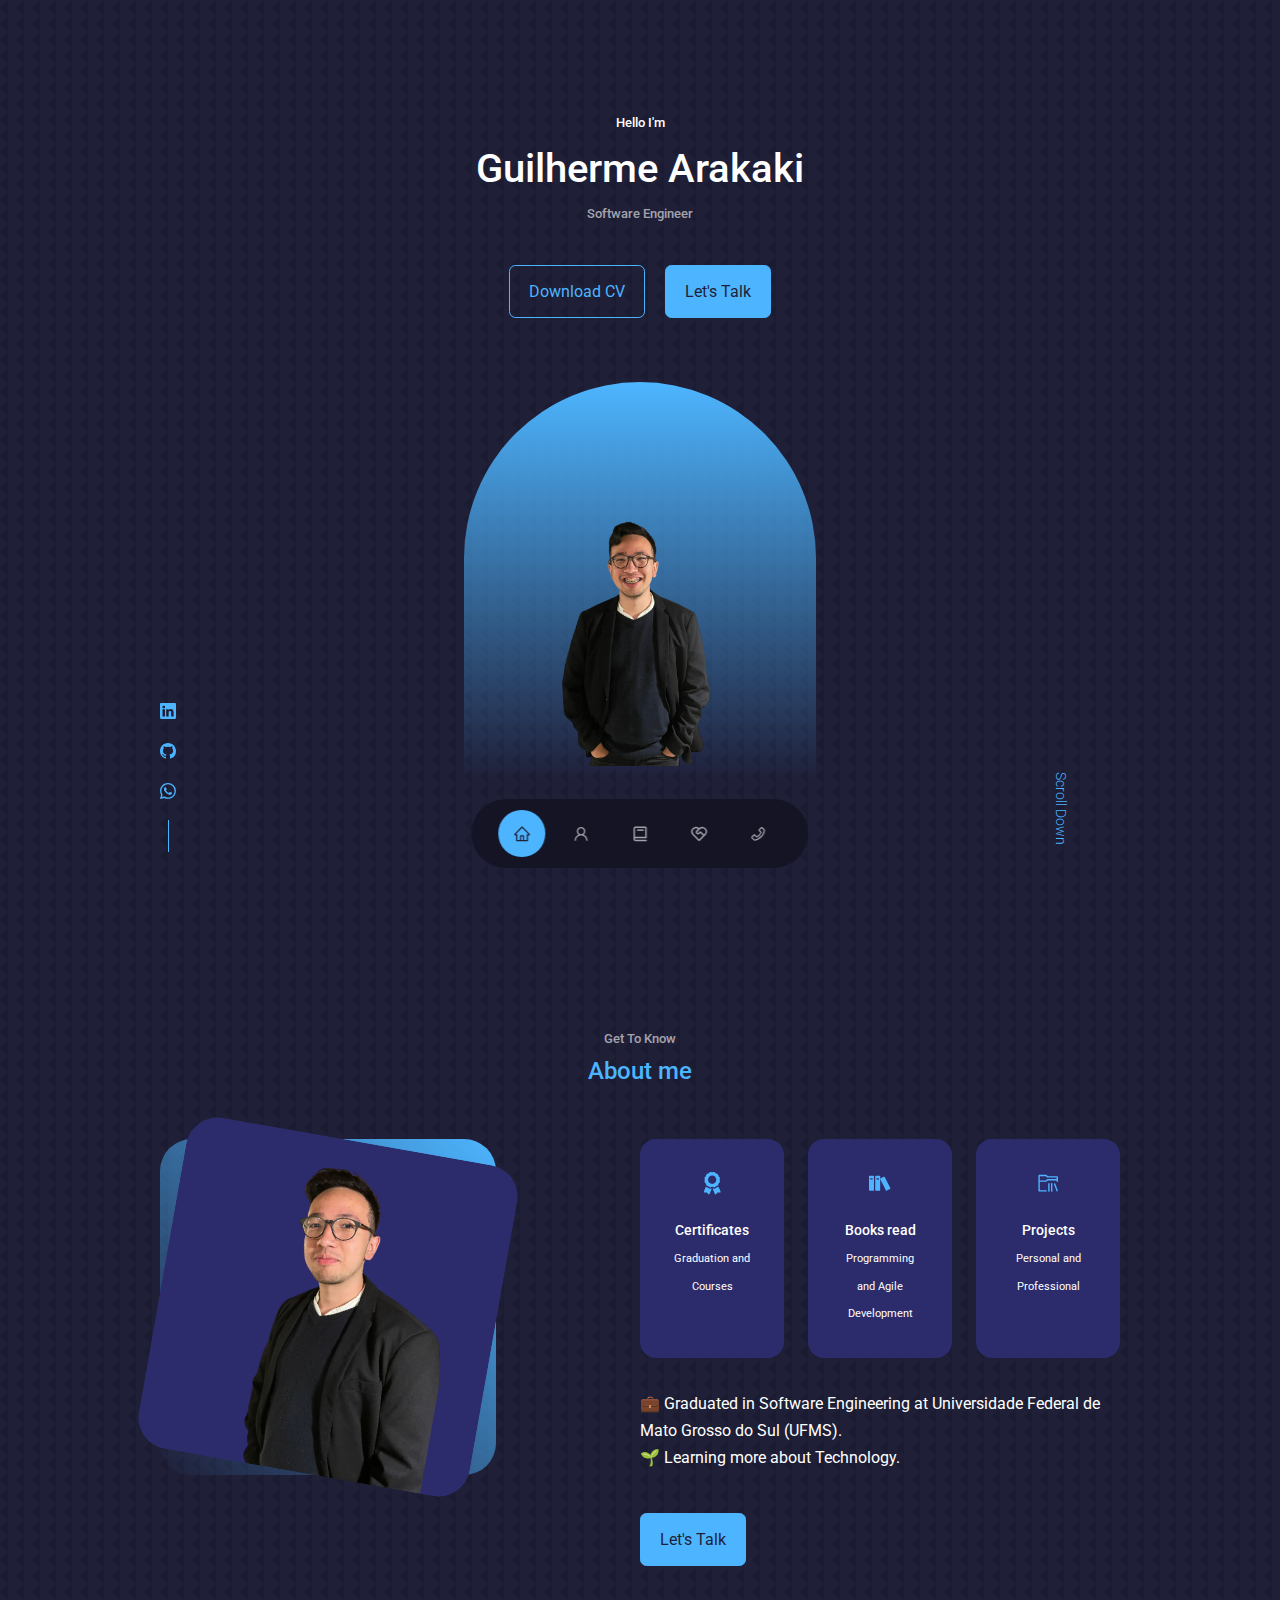
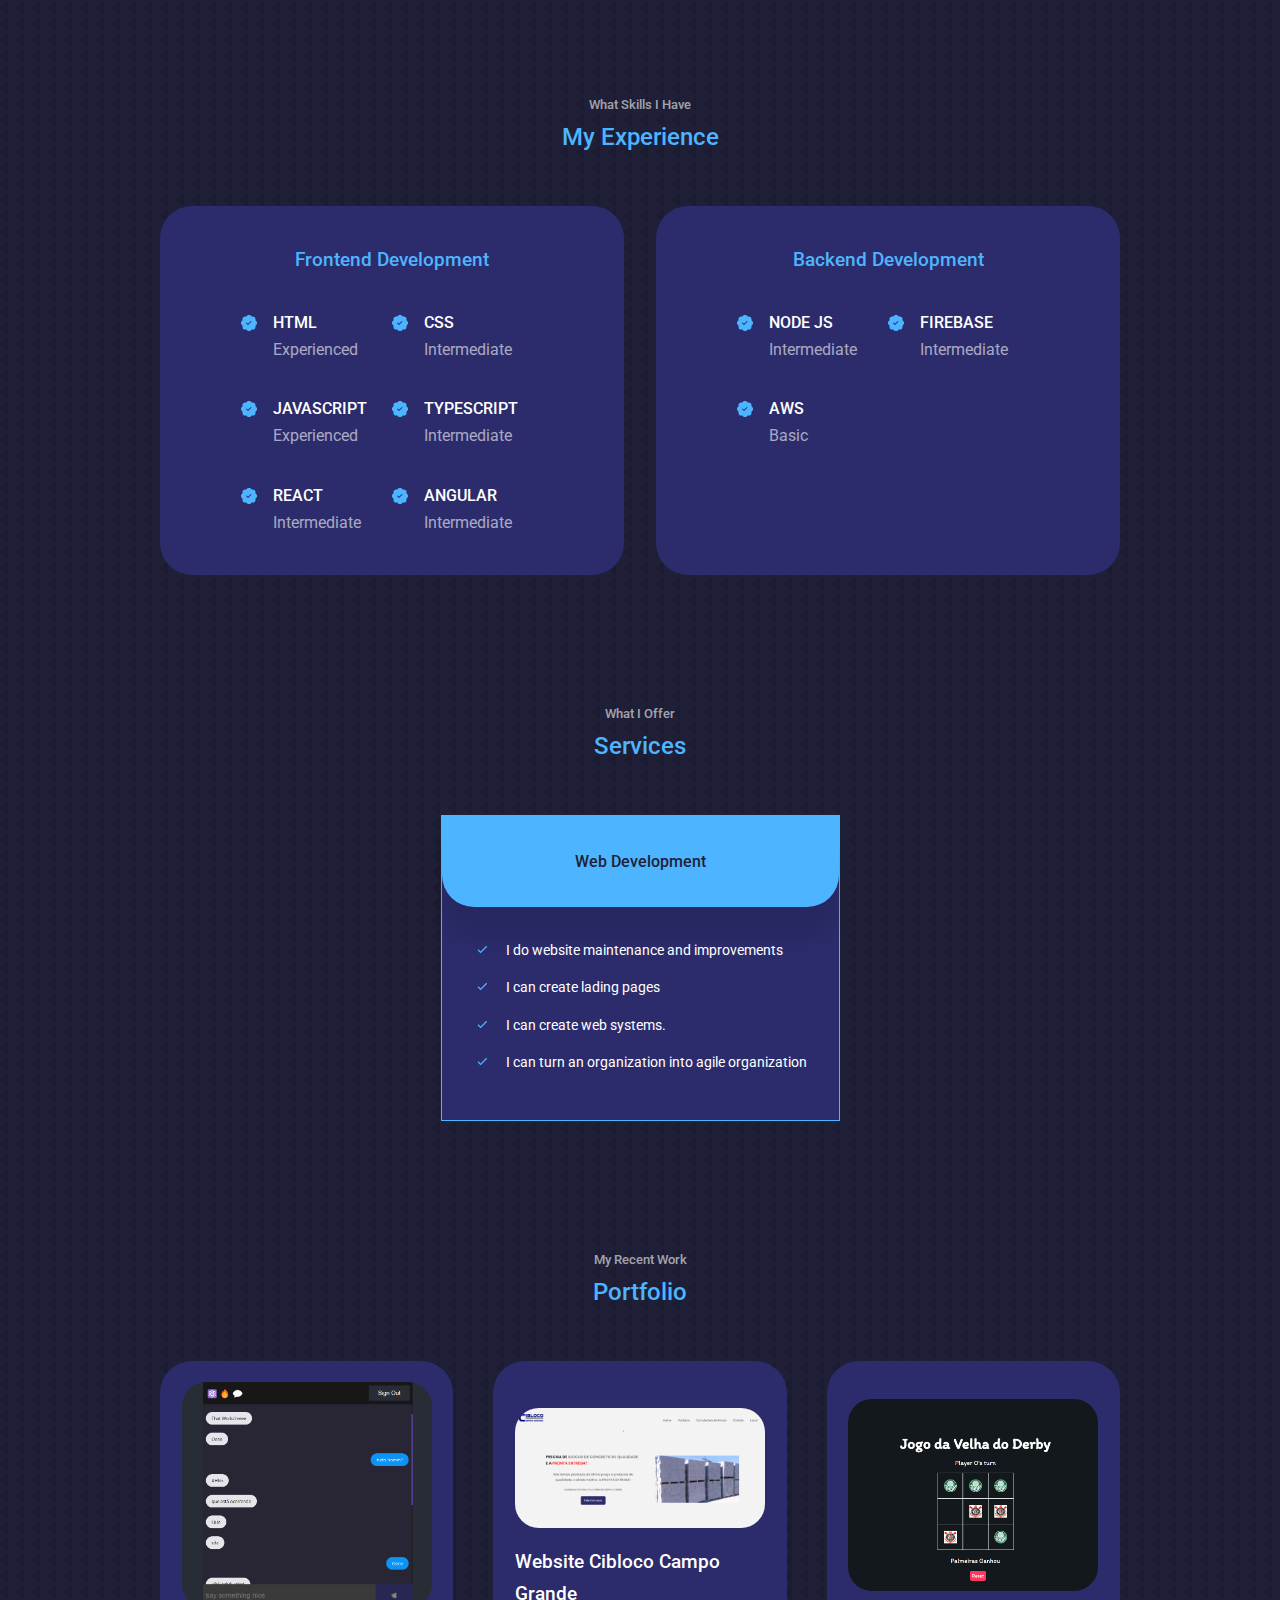
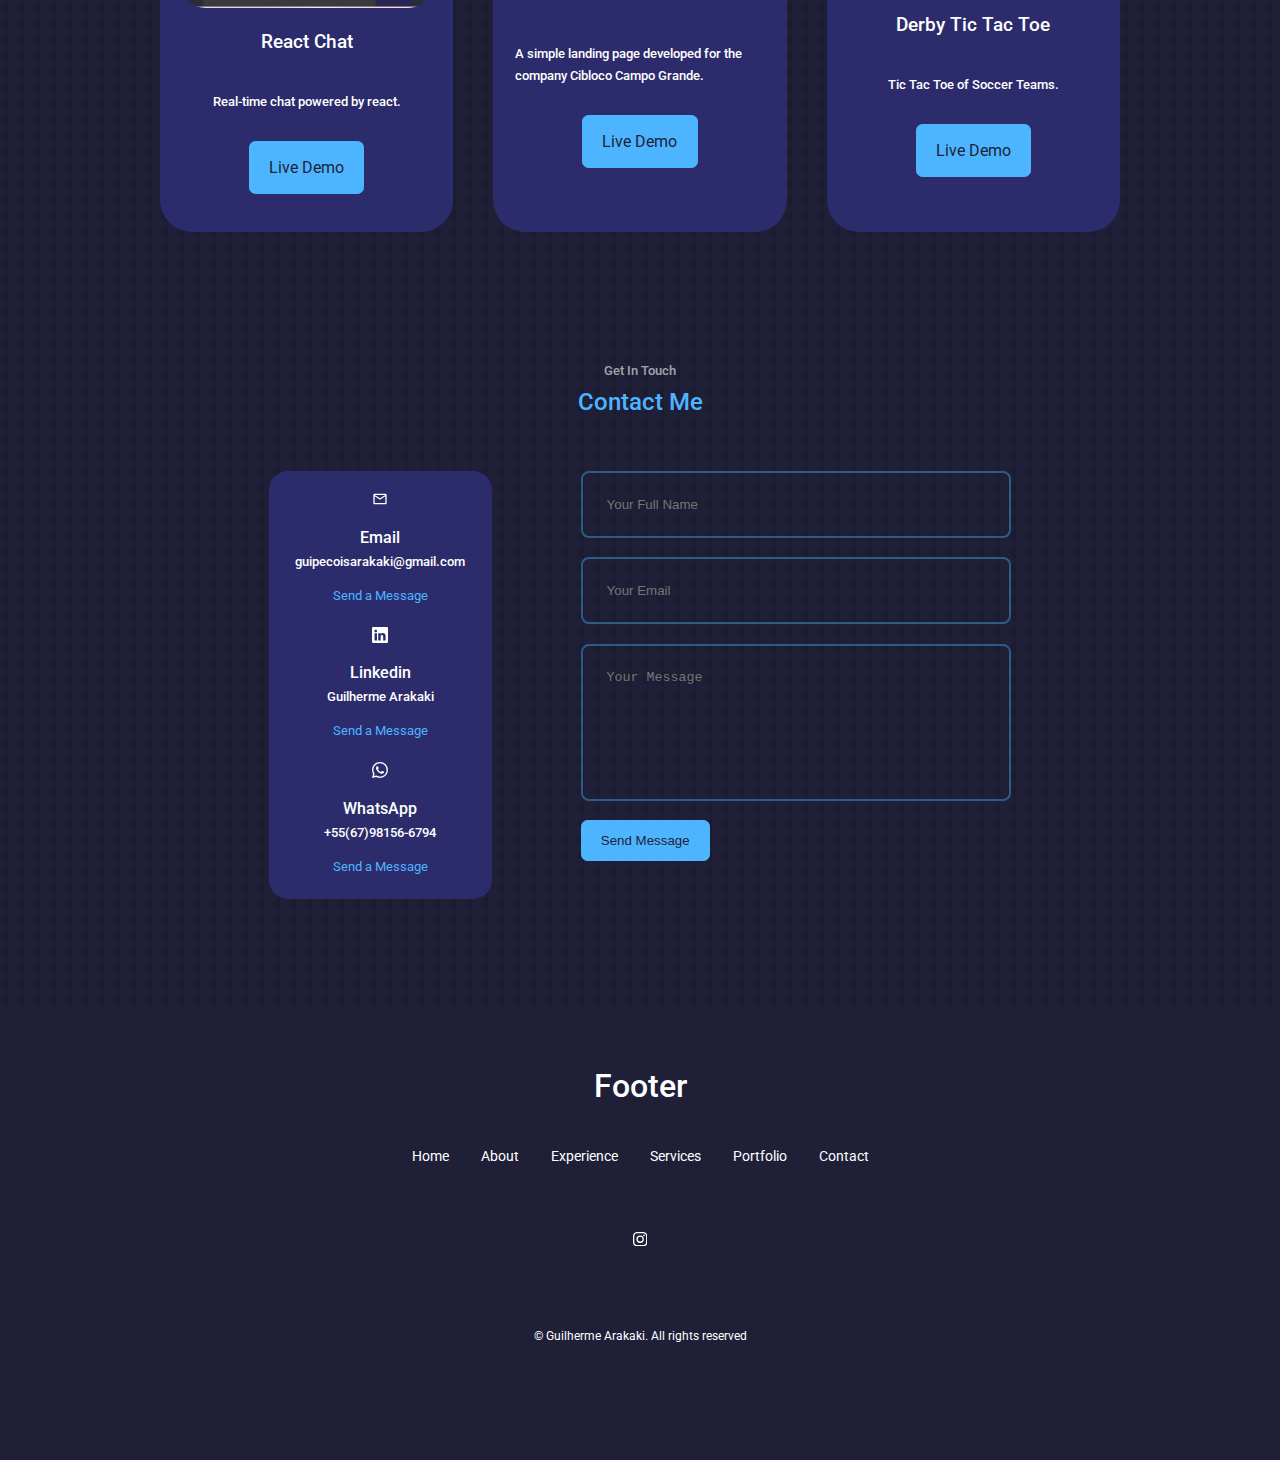
==== index.html @ 0d5629bd "Add files via upload" ====
<!doctype html><html lang="en"><head><meta content="width=device-width,initial-scale=1" name="viewport"/><meta charset="UTF-8"><title>Portifolio Website</title><script defer="defer" src="/static/js/main.821513e6.js"></script><link href="/static/css/main.840299d5.css" rel="stylesheet"></head><body><div id="root"></div></body></html>
---- static/css/main.840299d5.css ----
@import url(https://fonts.googleapis.com/css2?family=Roboto:ital,wght@0,400;0,500;1,300&display=swap);*{border:0;box-sizing:border-box;list-style:none;margin:0;outline:0;padding:0;text-decoration:none}:root{--color-bg:#1f1f38;--color-bg-variant:#2c2c6c;--color-primary:#4db5ff;--color-primary-variant:rgba(77,181,255,.4);--color-white:#fff;--color-light:hsla(0,0%,100%,.6);--transition:all 400ms ease;--container-width-lg:75%;--container-width-mg:86%;--container-width-sm:90%}html{scroll-behavior:smooth}::-webkit-scrollbar{display:none}body{background-color:#1f1f38;background-color:var(--color-bg);background-image:url([data-uri]);color:#fff;color:var(--color-white);font-family:Roboto,sans-serif;line-height:1.7}.container{margin:0 auto;width:75%;width:var(--container-width-lg)}h1,h2,h3,h4,h5{font-weight:500}h1{font-size:2.5rem}section{margin-top:8rem}section>h2,section>h5{color:hsla(0,0%,100%,.6);color:var(--color-light);text-align:center}section>h2{color:#4db5ff;color:var(--color-primary);margin-bottom:3rem}.text-light{color:hsla(0,0%,100%,.6);color:var(--color-light)}a{color:#4db5ff;color:var(--color-primary);transition:all .4s ease;transition:var(--transition)}a:hover{color:#fff;color:var(--color-white)}.btn{border:1px solid #4db5ff;border:1px solid var(--color-primary);border-radius:.4rem;color:#4db5ff;color:var(--color-primary);cursor:pointer;display:block;padding:.75rem 1.2rem;transition:all .4s ease;transition:var(--transition);width:-webkit-max-content;width:max-content}.btn:hover{background-color:#fff;background-color:var(--color-white);border-color:transparent}.btn-primary,.btn:hover{color:#1f1f38;color:var(--color-bg)}.btn-primary{background:#4db5ff;background:var(--color-primary)}img{display:block;object-fit:cover;width:100%}@media screen and (max-width:1024px){.container{width:86%;width:var(--container-width-mg)}.section{margin-top:6rem}}@media screen and (max-width:600px){.container{width:90%;width:var(--container-width-sm)}.section>h2{margin-bottom:2rem}}header{height:100vh;padding-top:7rem}.header_container{height:100%;position:relative;text-align:center}.cta{display:flex;gap:1.2rem;justify-content:center;margin-top:2.5rem}.header_socials{align-items:center;bottom:3rem;display:flex;flex-direction:column;gap:.8rem;left:0;position:absolute}.header_socials:after{background:var(--color-primary);content:"";height:2rem;width:1px}.me{background:linear-gradient(var(--color-primary),transparent);border-radius:12rem 12rem 0 0;height:25rem;left:calc(50% - 11rem);margin-top:4rem;padding:5rem 1.5rem 1.5rem;width:22rem}.me,.scroll_down{position:absolute}.scroll_down{bottom:5rem;font-size:.9rem;font-weight:300;right:1.5rem;-webkit-transform:rotate(90deg);transform:rotate(90deg)}@media screen and (max-width:1024px){header{height:68vh}}@media screen and (max-width:600px){header{height:100vh}.header_socials,scroll_down{display:none}}nav{-webkit-backdrop-filter:blur(15px);backdrop-filter:blur(15px);background:rgba(0,0,0,.3);border-radius:3rem;bottom:2rem;display:block;gap:.8rem;left:50%;padding:.7rem 1.7rem;position:fixed;-webkit-transform:translateX(-50%);transform:translateX(-50%);width:-webkit-max-content;width:max-content;z-index:2}nav,nav a{display:flex}nav a{background:transparent;border-radius:50%;color:var(--color-light);font-size:1.1rem;padding:.9rem}nav a:hover{background:rgba(0,0,0,.3)}nav a.active{background:var(--color-primary);color:var(--color-bg)}.about_container{grid-gap:15%;display:grid;gap:15%;grid-template-columns:35% 50%}.about_me{aspect-ratio:1/1;background:linear-gradient(45deg,transparent,var(--color-primary));border-radius:2rem;display:grid;place-items:center;width:100%}.about_me-image{border-radius:2rem;overflow:hidden;-webkit-transform:rotate(10deg);transform:rotate(10deg);transition:var(--transition)}.about_me-image:hover{-webkit-transform:rotate(0);transform:rotate(0)}.about_cards{grid-gap:1.5rem;display:grid;gap:1.5rem;grid-template-columns:repeat(3,1fr)}.about_card{background:var(--color-bg-variant);border:1px solid transparent;border-radius:1rem;padding:2rem;text-align:center;transition:var(--transition)}.about_card:hover{background:transparent;border-color:var(--color-primary-variant);cursor:default}.about_icon{color:var(--color-primary);font-size:1.4rem;margin-bottom:1rem}.about_card h5{font-size:.9rem}.about_card a{color:var(--color-white)}.about_card small{color:var(--color-ligth);font-size:.7rem}.about_content p{color:var(--color-ligth);margin:2rem 0 2.6rem}@media screen and (max-width:1024px){.about_container{gap:0;grid-template-columns:1fr}.about_cards{gap:1rem;grid-template-columns:1fr 1fr}.about_me{margin:2rem auto 4rem;width:50%}.about_content,.about_content p{text-align:center}.about_content p{margin:1rem 0 1.5rem}.about_container .btn{display:flex!important;text-align:center}}@media screen and(min-width:200px)and (max-width:768px){.about_me{margin:0 auto 3rem;width:65%}.about_cards{gap:1rem;grid-template-columns:1fr 1fr}.about_content{text-align:center}.about_content p{margin:1.5rem 0}}.experience_container{grid-gap:2rem;display:grid;gap:2rem;grid-template-columns:1fr 1fr}.experience_container>div{background-color:var(--color-bg-variant);border:1px solid transparent;border-radius:2rem;padding:2.4rem 5rem;transition:var(--transition)}.experience_container>div:hover{background:transparent;border-color:var(--color-primary-variant);cursor:default}.experience_container>div h3{color:var(--color-primary);margin-bottom:2rem;text-align:center}.experience_content{grid-row-gap:2rem;display:grid;grid-template-columns:1fr 1fr;row-gap:2rem}.experience_details{display:flex;gap:1rem}.experience_details-icon{color:var(--color-primary);margin-top:6px}@media screen and (max-width:1024px){.experience_container{grid-template-columns:1fr}.experience_container>div{padding:1rem;width:100%}}.services_container{display:flex;justify-content:center}.service{background-color:var(--color-bg-variant);border:1px solid var(--color-primary);border-radius:0 0 2rem 2 rem;height:-webkit-fit-content;height:-moz-fit-content;height:fit-content;transition:var(--transition)}.service:hover{background:transparent;border-color:var(--color-primary-variant);cursor:default}.service_head{background:var(--color-primary);border-radius:0 0 2rem 2rem;box-shadow:0 2rem 1rem rgba(0,0,0,.1);padding:2rem}.service_head h3{color:var(--color-bg);font-size:1rem;text-align:center}.service_list{padding:2rem}.service_list li{display:flex;gap:1rem;margin-bottom:.8rem}.service_list-icon{color:var(--color-primary);margin-top:2px}.service_list p{font-size:.9rem}@media screen and (max-width:1024px){.service{height:auto}}.portfolio_container{grid-gap:2.5rem;display:grid;gap:2.5rem;grid-template-columns:repeat(3,1fr)}.portfolio_item{align-items:center;background:var(--color-bg-variant);border:1px solid transparent;border-radius:2rem;display:flex;flex-direction:column;justify-content:center;padding:1.3rem;transition:var(--transition)}.portifolio_item:hover{background:transparent;border-color:var(--color-primary-variant)}.portfolio_item-image{border-radius:1.5rem;overflow:hidden}.portfolio_item h3{margin:1.2rem 0 2rem}.portfolio_item-cta{display:flex;gap:1rem;margin-bottom:1rem}@media screen and (max-width:1024px){.portfolio_container{gap:2rem;grid-template-columns:1fr 1fr}}@media screen and (max-width:600px){.portfolio_container{gap:1rem;grid-template-columns:1fr}}.contact_container{grid-gap:12%;display:grid;gap:12%;grid-template-columns:30% 58%;width:58%}.contact_options{background:var(--color-bg-variant);border:1px solid transparent;border-radius:1.2rem;display:flex;flex-direction:column;gap:1.2rem;padding:1.2rem;text-align:center;transition:var(--transition)}.contact_options:hover{background:transparent;border-color:var(--color-primary-variant)}.figuraEu{height:15%;max-width:150px;width:15%}.contact_option-icon{font-size:1rem;margin-bottom:.5rem}.contact_option a{display:inline-block;font-size:.8rem;margin-top:.7rem}form{display:flex;flex-direction:column;gap:1.2rem}input,textarea{background:transparent;border:2px solid var(--color-primary-variant);border-radius:.5rem;color:var(--color-white);padding:1.5rem;resize:none;width:100%}@media screen and (max-width:1024px){.contact_container{gap:2rem;grid-template-columns:1fr}.contact_option h5{word-break:break-all}}@media screen and (max-width:600px){.contact_container{width:var(--container-width-sm)}}footer{background:var(--color-bg);font-size:.9rem;margin-top:7rem;padding:3rem 0;text-align:center}footer a{color:var(--color-white)}.footer_logo{display:inline-block;font-size:2rem;font-weight:500;margin-bottom:2rem}.permalinks{flex-wrap:wrap;gap:2rem;margin:0 auto 3rem}.footer_socials,.permalinks{display:flex;justify-content:center}.footer_socials{gap:1rem;margin-bottom:4rem}.footer_socials a{background:var(--color-bg);border:1px solid transparent;border-radius:.7rem;color:var(--color-white);display:flex;padding:.8rem}.footer_socials a:hover{background:transparent;border-color:var(--color-bg);color:var(--color-bg)}.footer_copyright{color:var(--color-white);margin-bottom:4rem}@media screen and (max-width:600px){.permalinks{flex-direction:column;gap:1.5rem}.footer_socials{margin-bottom:2.6rem}}
/*# sourceMappingURL=main.840299d5.css.map*/
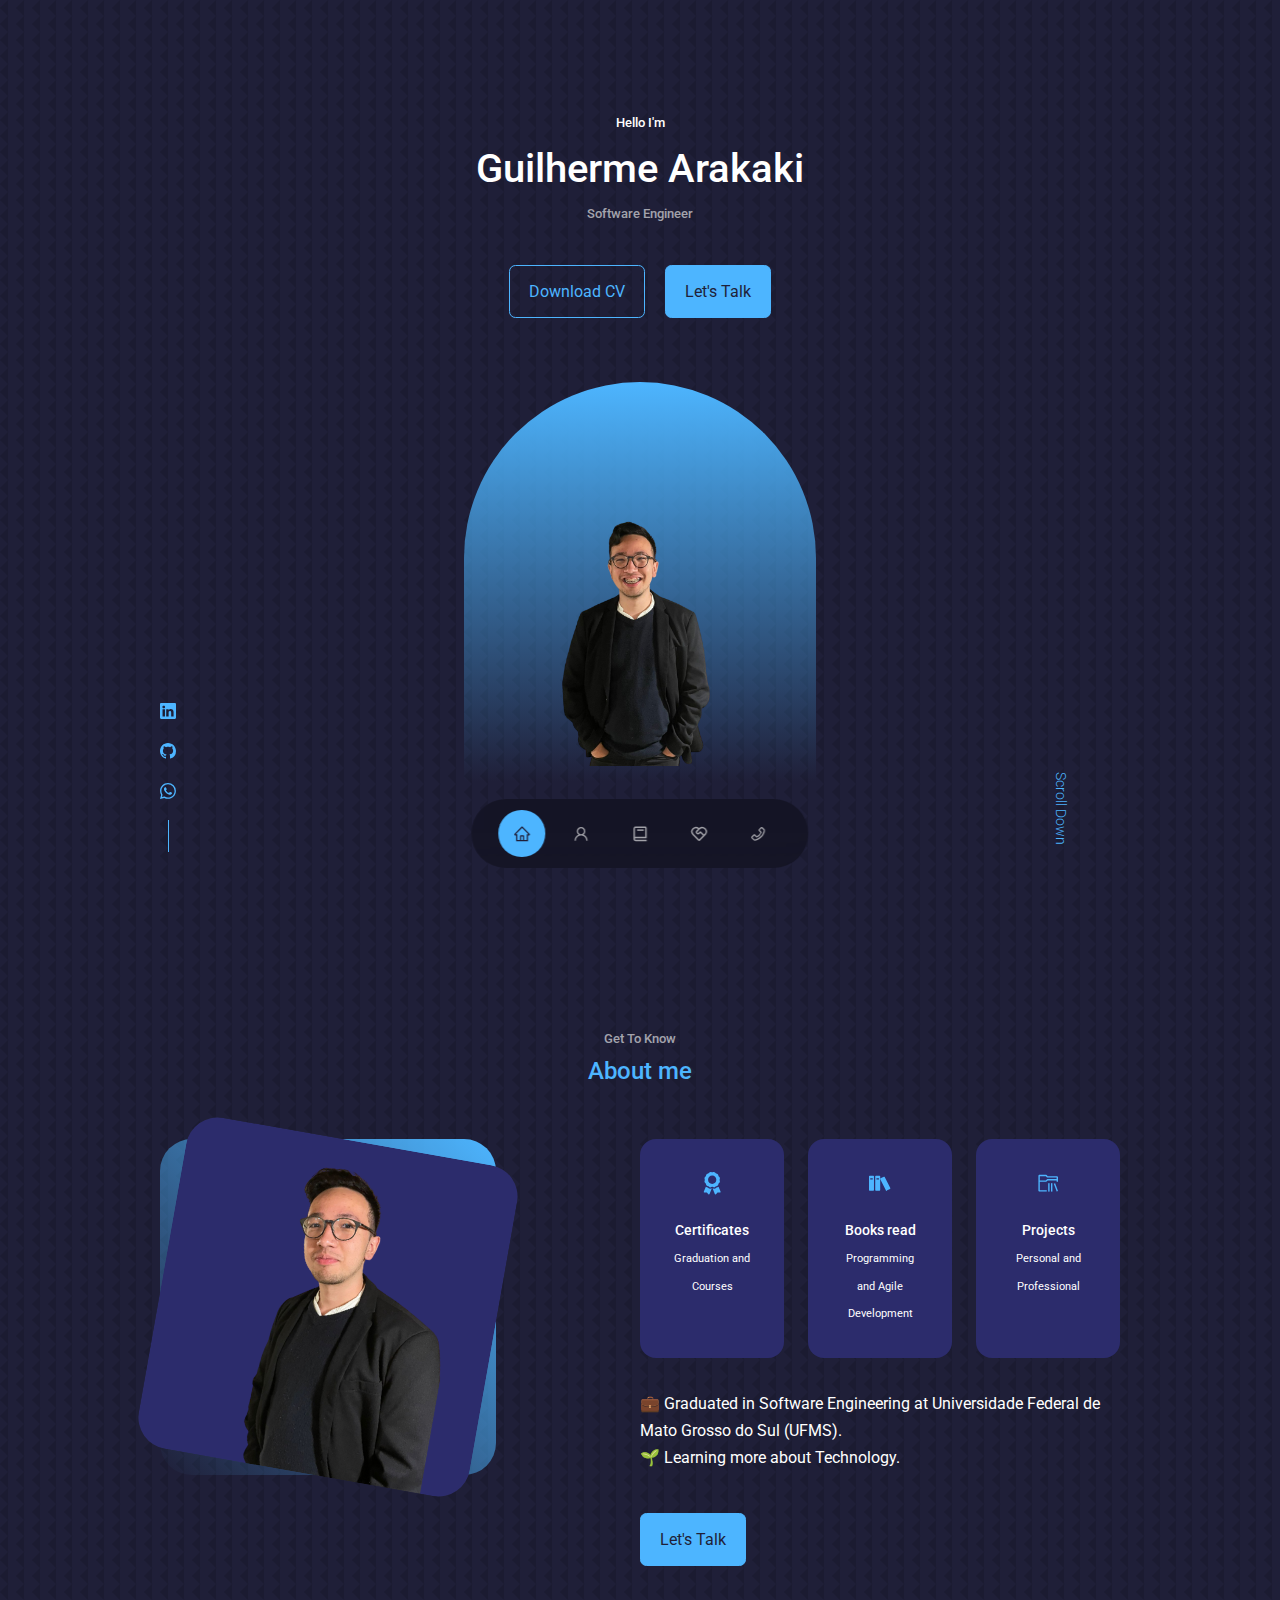
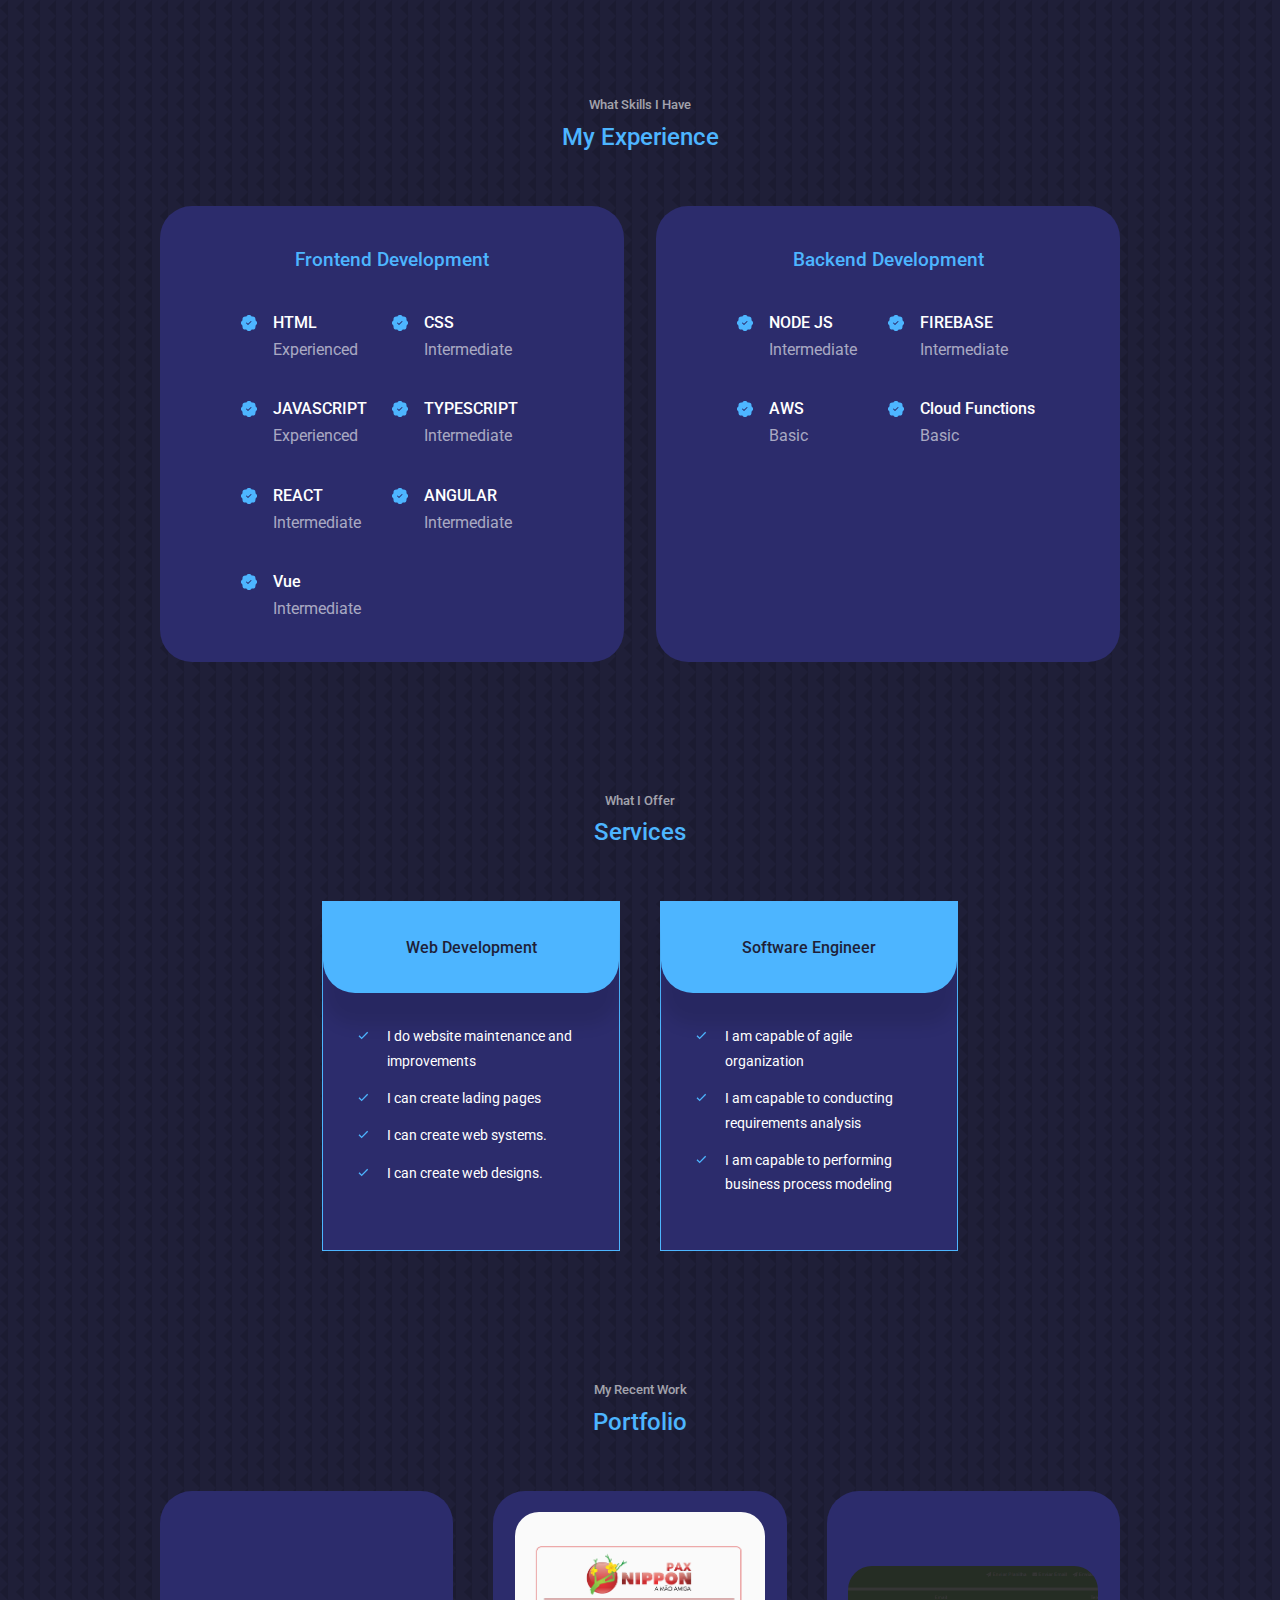
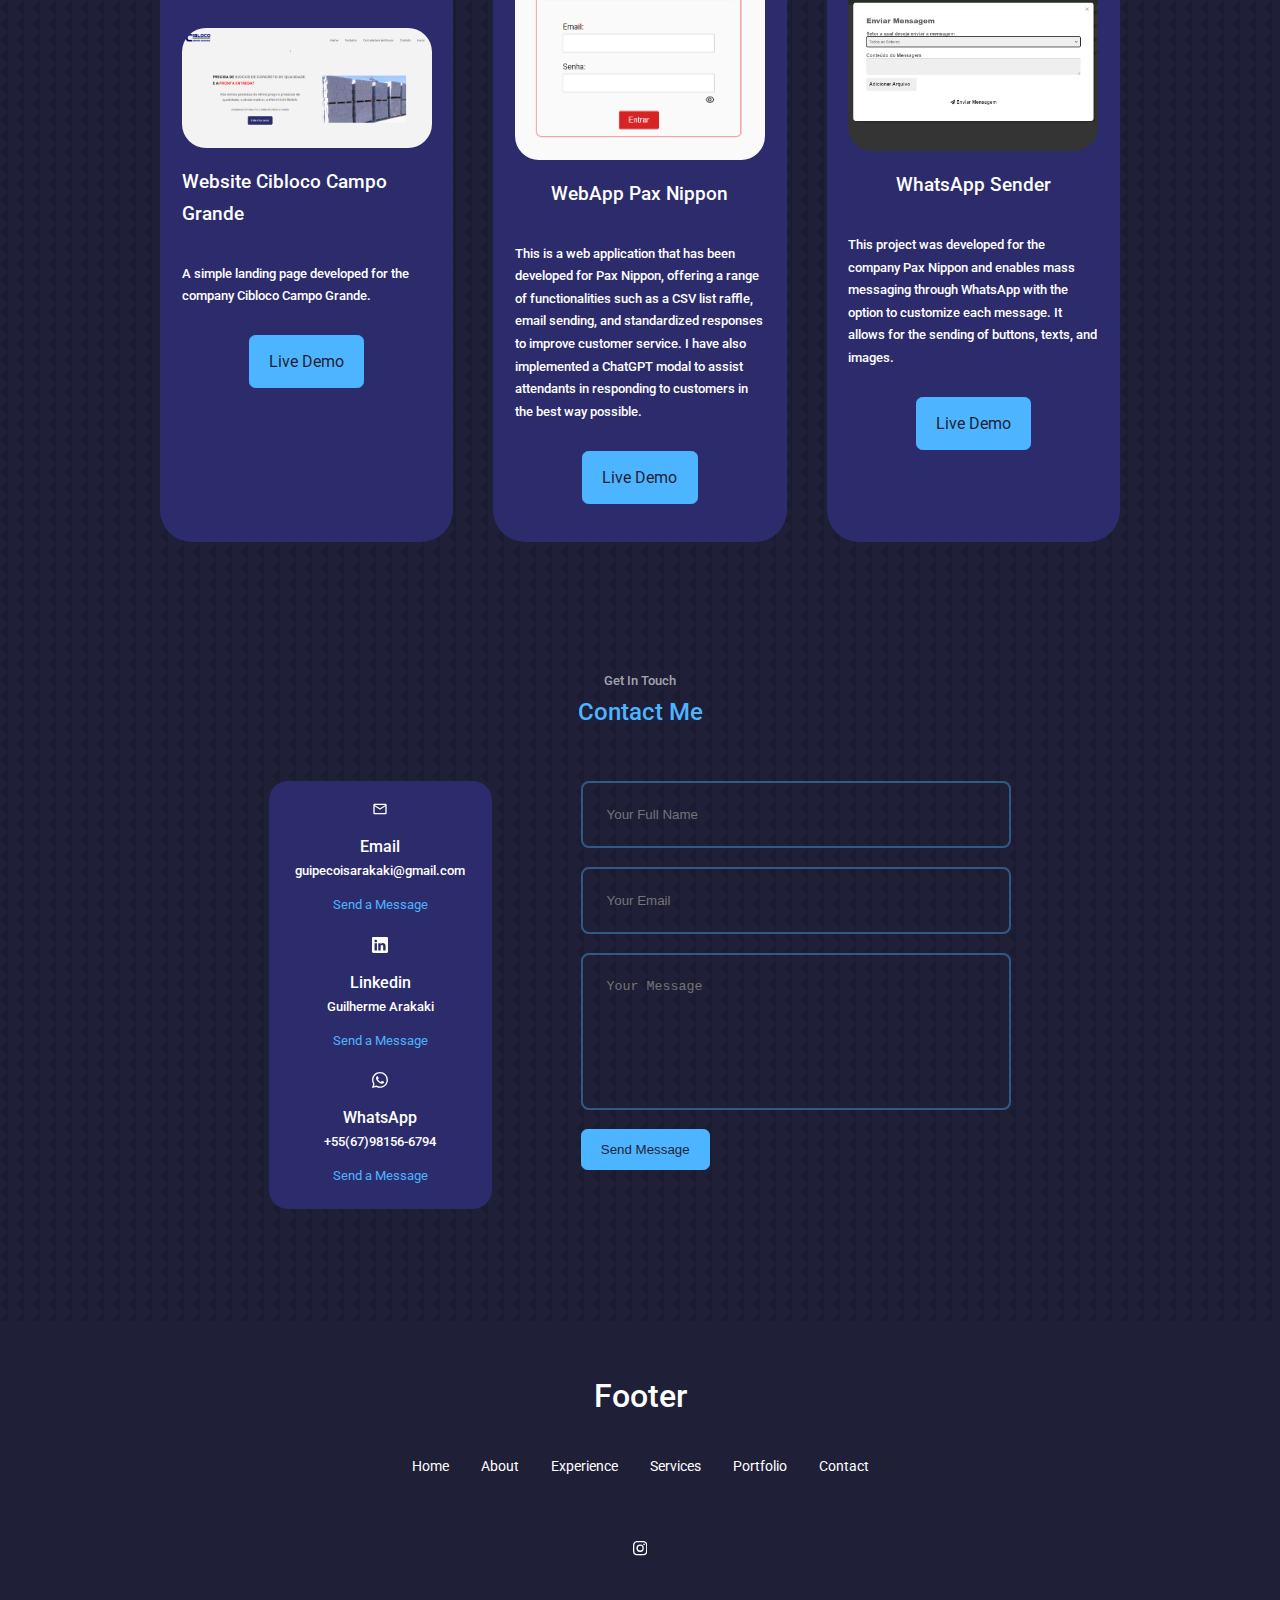
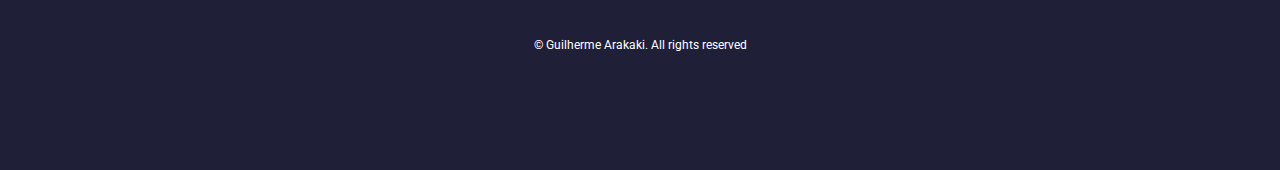
==== commit 7abb8816: "Add files via upload" ====
--- a/index.html
+++ b/index.html
@@ -1 +1 @@
-<!doctype html><html lang="en"><head><meta content="width=device-width,initial-scale=1" name="viewport"/><meta charset="UTF-8"><title>Portifolio Website</title><script defer="defer" src="/static/js/main.821513e6.js"></script><link href="/static/css/main.840299d5.css" rel="stylesheet"></head><body><div id="root"></div></body></html>+<!doctype html><html lang="en"><head><meta content="width=device-width,initial-scale=1" name="viewport"/><meta charset="UTF-8"><title>Portifolio Website</title><script defer="defer" src="/static/js/main.5df09c91.js"></script><link href="/static/css/main.dbd6d9c1.css" rel="stylesheet"></head><body><div id="root"></div></body></html>--- a/static/css/main.dbd6d9c1.css
+++ b/static/css/main.dbd6d9c1.css
@@ -0,0 +1,2 @@
+@import url(https://fonts.googleapis.com/css2?family=Roboto:ital,wght@0,400;0,500;1,300&display=swap);*{border:0;box-sizing:border-box;list-style:none;margin:0;outline:0;padding:0;text-decoration:none}:root{--color-bg:#1f1f38;--color-bg-variant:#2c2c6c;--color-primary:#4db5ff;--color-primary-variant:rgba(77,181,255,.4);--color-white:#fff;--color-light:hsla(0,0%,100%,.6);--transition:all 400ms ease;--container-width-lg:75%;--container-width-mg:86%;--container-width-sm:90%}html{scroll-behavior:smooth}::-webkit-scrollbar{display:none}body{background-color:#1f1f38;background-color:var(--color-bg);background-image:url([data-uri]);color:#fff;color:var(--color-white);font-family:Roboto,sans-serif;line-height:1.7}.container{margin:0 auto;width:75%;width:var(--container-width-lg)}h1,h2,h3,h4,h5{font-weight:500}h1{font-size:2.5rem}section{margin-top:8rem}section>h2,section>h5{color:hsla(0,0%,100%,.6);color:var(--color-light);text-align:center}section>h2{color:#4db5ff;color:var(--color-primary);margin-bottom:3rem}.text-light{color:hsla(0,0%,100%,.6);color:var(--color-light)}a{color:#4db5ff;color:var(--color-primary);transition:all .4s ease;transition:var(--transition)}a:hover{color:#fff;color:var(--color-white)}.btn{border:1px solid #4db5ff;border:1px solid var(--color-primary);border-radius:.4rem;color:#4db5ff;color:var(--color-primary);cursor:pointer;display:block;padding:.75rem 1.2rem;transition:all .4s ease;transition:var(--transition);width:-webkit-max-content;width:max-content}.btn:hover{background-color:#fff;background-color:var(--color-white);border-color:transparent}.btn-primary,.btn:hover{color:#1f1f38;color:var(--color-bg)}.btn-primary{background:#4db5ff;background:var(--color-primary)}img{display:block;object-fit:cover;width:100%}@media screen and (max-width:1024px){.container{width:86%;width:var(--container-width-mg)}.section{margin-top:6rem}}@media screen and (max-width:600px){.container{width:90%;width:var(--container-width-sm)}.section>h2{margin-bottom:2rem}}header{height:100vh;padding-top:7rem}.header_container{height:100%;position:relative;text-align:center}.cta{display:flex;gap:1.2rem;justify-content:center;margin-top:2.5rem}.header_socials{align-items:center;bottom:3rem;display:flex;flex-direction:column;gap:.8rem;left:0;position:absolute}.header_socials:after{background:var(--color-primary);content:"";height:2rem;width:1px}.me{background:linear-gradient(var(--color-primary),transparent);border-radius:12rem 12rem 0 0;height:25rem;left:calc(50% - 11rem);margin-top:4rem;padding:5rem 1.5rem 1.5rem;width:22rem}.me,.scroll_down{position:absolute}.scroll_down{bottom:5rem;font-size:.9rem;font-weight:300;right:1.5rem;-webkit-transform:rotate(90deg);transform:rotate(90deg)}@media screen and (max-width:1024px){header{height:68vh}}@media screen and (max-width:600px){header{height:100vh}.header_socials,scroll_down{display:none}}nav{-webkit-backdrop-filter:blur(15px);backdrop-filter:blur(15px);background:rgba(0,0,0,.3);border-radius:3rem;bottom:2rem;display:block;gap:.8rem;left:50%;padding:.7rem 1.7rem;position:fixed;-webkit-transform:translateX(-50%);transform:translateX(-50%);width:-webkit-max-content;width:max-content;z-index:2}nav,nav a{display:flex}nav a{background:transparent;border-radius:50%;color:var(--color-light);font-size:1.1rem;padding:.9rem}nav a:hover{background:rgba(0,0,0,.3)}nav a.active{background:var(--color-primary);color:var(--color-bg)}.about_container{grid-gap:15%;display:grid;gap:15%;grid-template-columns:35% 50%}.about_me{aspect-ratio:1/1;background:linear-gradient(45deg,transparent,var(--color-primary));border-radius:2rem;display:grid;place-items:center;width:100%}.about_me-image{border-radius:2rem;overflow:hidden;-webkit-transform:rotate(10deg);transform:rotate(10deg);transition:var(--transition)}.about_me-image:hover{-webkit-transform:rotate(0);transform:rotate(0)}.about_cards{grid-gap:1.5rem;display:grid;gap:1.5rem;grid-template-columns:repeat(3,1fr)}.about_card{background:var(--color-bg-variant);border:1px solid transparent;border-radius:1rem;padding:2rem;text-align:center;transition:var(--transition)}.about_card:hover{background:transparent;border-color:var(--color-primary-variant);cursor:default}.about_icon{color:var(--color-primary);font-size:1.4rem;margin-bottom:1rem}.about_card h5{font-size:.9rem}.about_card a{color:var(--color-white)}.about_card small{color:var(--color-ligth);font-size:.7rem}.about_content p{color:var(--color-ligth);margin:2rem 0 2.6rem}@media screen and (max-width:1024px){.about_container{gap:0;grid-template-columns:1fr}.about_cards{gap:1rem;grid-template-columns:1fr 1fr}.about_me{margin:2rem auto 4rem;width:50%}.about_content,.about_content p{text-align:center}.about_content p{margin:1rem 0 1.5rem}.about_container .btn{display:flex!important;text-align:center}}@media screen and(min-width:200px)and (max-width:768px){.about_me{margin:0 auto 3rem;width:65%}.about_cards{gap:1rem;grid-template-columns:1fr 1fr}.about_content{text-align:center}.about_content p{margin:1.5rem 0}}.experience_container{grid-gap:2rem;display:grid;gap:2rem;grid-template-columns:1fr 1fr}.experience_container>div{background-color:var(--color-bg-variant);border:1px solid transparent;border-radius:2rem;padding:2.4rem 5rem;transition:var(--transition)}.experience_container>div:hover{background:transparent;border-color:var(--color-primary-variant);cursor:default}.experience_container>div h3{color:var(--color-primary);margin-bottom:2rem;text-align:center}.experience_content{grid-row-gap:2rem;display:grid;grid-template-columns:1fr 1fr;row-gap:2rem}.experience_details{display:flex;gap:1rem}.experience_details-icon{color:var(--color-primary);margin-top:6px}@media screen and (max-width:1024px){.experience_container{grid-template-columns:1fr}.experience_container>div{padding:1rem;width:100%}}.services_container{display:flex;gap:40px;justify-content:center}.service{background-color:var(--color-bg-variant);border:1px solid var(--color-primary);border-radius:0 0 2rem 2 rem;height:-webkit-fit-content;height:-moz-fit-content;height:fit-content;height:350px;transition:var(--transition)}.service:hover{background:transparent;border-color:var(--color-primary-variant);cursor:default}.service_head{background:var(--color-primary);border-radius:0 0 2rem 2rem;box-shadow:0 2rem 1rem rgba(0,0,0,.1);padding:2rem}.service_head h3{color:var(--color-bg);font-size:1rem;text-align:center}.service_list{padding:2rem}.service_list li{display:flex;gap:1rem;margin-bottom:.8rem}.service_list-icon{color:var(--color-primary);margin-top:2px}.service_list p{font-size:.9rem;width:200px;word-break:break-word}@media screen and (max-width:1024px){.service{height:auto}.services_container{flex-direction:column;gap:20px}.service_list{align-items:center;display:flex;flex-direction:column}}.portfolio_container{grid-gap:2.5rem;display:grid;gap:2.5rem;grid-template-columns:repeat(3,1fr)}.portfolio_item{align-items:center;background:var(--color-bg-variant);border:1px solid transparent;border-radius:2rem;display:flex;flex-direction:column;justify-content:center;padding:1.3rem;transition:var(--transition)}.portifolio_item:hover{background:transparent;border-color:var(--color-primary-variant)}.portfolio_item-image{border-radius:1.5rem;overflow:hidden}.portfolio_item-image img{max-height:300px}.portfolio_item h3{margin:1.2rem 0 2rem}.portfolio_item-cta{display:flex;gap:1rem;margin-bottom:1rem}@media screen and (max-width:1024px){.portfolio_container{gap:2rem;grid-template-columns:1fr 1fr}}@media screen and (max-width:600px){.portfolio_container{gap:1rem;grid-template-columns:1fr}}.contact_container{grid-gap:12%;display:grid;gap:12%;grid-template-columns:30% 58%;width:58%}.contact_options{background:var(--color-bg-variant);border:1px solid transparent;border-radius:1.2rem;display:flex;flex-direction:column;gap:1.2rem;padding:1.2rem;text-align:center;transition:var(--transition)}.contact_options:hover{background:transparent;border-color:var(--color-primary-variant)}.figuraEu{height:15%;max-width:150px;width:15%}.contact_option-icon{font-size:1rem;margin-bottom:.5rem}.contact_option a{display:inline-block;font-size:.8rem;margin-top:.7rem}form{display:flex;flex-direction:column;gap:1.2rem}input,textarea{background:transparent;border:2px solid var(--color-primary-variant);border-radius:.5rem;color:var(--color-white);padding:1.5rem;resize:none;width:100%}@media screen and (max-width:1024px){.contact_container{gap:2rem;grid-template-columns:1fr}.contact_option h5{word-break:break-all}}@media screen and (max-width:600px){.contact_container{width:var(--container-width-sm)}}:root{--toastify-color-light:#fff;--toastify-color-dark:#121212;--toastify-color-info:#3498db;--toastify-color-success:#07bc0c;--toastify-color-warning:#f1c40f;--toastify-color-error:#e74c3c;--toastify-color-transparent:hsla(0,0%,100%,.7);--toastify-icon-color-info:var(--toastify-color-info);--toastify-icon-color-success:var(--toastify-color-success);--toastify-icon-color-warning:var(--toastify-color-warning);--toastify-icon-color-error:var(--toastify-color-error);--toastify-toast-width:320px;--toastify-toast-background:#fff;--toastify-toast-min-height:64px;--toastify-toast-max-height:800px;--toastify-font-family:sans-serif;--toastify-z-index:9999;--toastify-text-color-light:#757575;--toastify-text-color-dark:#fff;--toastify-text-color-info:#fff;--toastify-text-color-success:#fff;--toastify-text-color-warning:#fff;--toastify-text-color-error:#fff;--toastify-spinner-color:#616161;--toastify-spinner-color-empty-area:#e0e0e0;--toastify-color-progress-light:linear-gradient(90deg,#4cd964,#5ac8fa,#007aff,#34aadc,#5856d6,#ff2d55);--toastify-color-progress-dark:#bb86fc;--toastify-color-progress-info:var(--toastify-color-info);--toastify-color-progress-success:var(--toastify-color-success);--toastify-color-progress-warning:var(--toastify-color-warning);--toastify-color-progress-error:var(--toastify-color-error)}.Toastify__toast-container{box-sizing:border-box;color:#fff;padding:4px;position:fixed;-webkit-transform:translate3d(0,0,9999 px);-webkit-transform:translate3d(0,0,var(--toastify-z-index) px);width:320px;width:var(--toastify-toast-width);z-index:9999;z-index:var(--toastify-z-index)}.Toastify__toast-container--top-left{left:1em;top:1em}.Toastify__toast-container--top-center{left:50%;top:1em;-webkit-transform:translateX(-50%);transform:translateX(-50%)}.Toastify__toast-container--top-right{right:1em;top:1em}.Toastify__toast-container--bottom-left{bottom:1em;left:1em}.Toastify__toast-container--bottom-center{bottom:1em;left:50%;-webkit-transform:translateX(-50%);transform:translateX(-50%)}.Toastify__toast-container--bottom-right{bottom:1em;right:1em}@media only screen and (max-width:480px){.Toastify__toast-container{left:0;margin:0;padding:0;width:100vw}.Toastify__toast-container--top-center,.Toastify__toast-container--top-left,.Toastify__toast-container--top-right{top:0;-webkit-transform:translateX(0);transform:translateX(0)}.Toastify__toast-container--bottom-center,.Toastify__toast-container--bottom-left,.Toastify__toast-container--bottom-right{bottom:0;-webkit-transform:translateX(0);transform:translateX(0)}.Toastify__toast-container--rtl{left:auto;right:0}}.Toastify__toast{border-radius:4px;box-shadow:0 1px 10px 0 rgba(0,0,0,.1),0 2px 15px 0 rgba(0,0,0,.05);box-sizing:border-box;cursor:default;direction:ltr;display:flex;font-family:sans-serif;font-family:var(--toastify-font-family);justify-content:space-between;margin-bottom:1rem;max-height:800px;max-height:var(--toastify-toast-max-height);min-height:64px;min-height:var(--toastify-toast-min-height);overflow:hidden;padding:8px;position:relative;z-index:0}.Toastify__toast--rtl{direction:rtl}.Toastify__toast--close-on-click{cursor:pointer}.Toastify__toast-body{align-items:center;display:flex;flex:1 1 auto;margin:auto 0;padding:6px}.Toastify__toast-body>div:last-child{flex:1 1;word-break:break-word}.Toastify__toast-icon{-webkit-margin-end:10px;display:flex;flex-shrink:0;margin-inline-end:10px;width:20px}.Toastify--animate{-webkit-animation-duration:.7s;animation-duration:.7s;-webkit-animation-fill-mode:both;animation-fill-mode:both}.Toastify--animate-icon{-webkit-animation-duration:.3s;animation-duration:.3s;-webkit-animation-fill-mode:both;animation-fill-mode:both}@media only screen and (max-width:480px){.Toastify__toast{border-radius:0;margin-bottom:0}}.Toastify__toast-theme--dark{background:#121212;background:var(--toastify-color-dark);color:#fff;color:var(--toastify-text-color-dark)}.Toastify__toast-theme--colored.Toastify__toast--default,.Toastify__toast-theme--light{background:#fff;background:var(--toastify-color-light);color:#757575;color:var(--toastify-text-color-light)}.Toastify__toast-theme--colored.Toastify__toast--info{background:#3498db;background:var(--toastify-color-info);color:#fff;color:var(--toastify-text-color-info)}.Toastify__toast-theme--colored.Toastify__toast--success{background:#07bc0c;background:var(--toastify-color-success);color:#fff;color:var(--toastify-text-color-success)}.Toastify__toast-theme--colored.Toastify__toast--warning{background:#f1c40f;background:var(--toastify-color-warning);color:#fff;color:var(--toastify-text-color-warning)}.Toastify__toast-theme--colored.Toastify__toast--error{background:#e74c3c;background:var(--toastify-color-error);color:#fff;color:var(--toastify-text-color-error)}.Toastify__progress-bar-theme--light{background:linear-gradient(90deg,#4cd964,#5ac8fa,#007aff,#34aadc,#5856d6,#ff2d55);background:var(--toastify-color-progress-light)}.Toastify__progress-bar-theme--dark{background:#bb86fc;background:var(--toastify-color-progress-dark)}.Toastify__progress-bar--info{background:#3498db;background:var(--toastify-color-progress-info)}.Toastify__progress-bar--success{background:#07bc0c;background:var(--toastify-color-progress-success)}.Toastify__progress-bar--warning{background:#f1c40f;background:var(--toastify-color-progress-warning)}.Toastify__progress-bar--error{background:#e74c3c;background:var(--toastify-color-progress-error)}.Toastify__progress-bar-theme--colored.Toastify__progress-bar--error,.Toastify__progress-bar-theme--colored.Toastify__progress-bar--info,.Toastify__progress-bar-theme--colored.Toastify__progress-bar--success,.Toastify__progress-bar-theme--colored.Toastify__progress-bar--warning{background:hsla(0,0%,100%,.7);background:var(--toastify-color-transparent)}.Toastify__close-button{align-self:flex-start;background:transparent;border:none;color:#fff;cursor:pointer;opacity:.7;outline:none;padding:0;transition:.3s ease}.Toastify__close-button--light{color:#000;opacity:.3}.Toastify__close-button>svg{fill:currentColor;height:16px;width:14px}.Toastify__close-button:focus,.Toastify__close-button:hover{opacity:1}@-webkit-keyframes Toastify__trackProgress{0%{-webkit-transform:scaleX(1);transform:scaleX(1)}to{-webkit-transform:scaleX(0);transform:scaleX(0)}}@keyframes Toastify__trackProgress{0%{-webkit-transform:scaleX(1);transform:scaleX(1)}to{-webkit-transform:scaleX(0);transform:scaleX(0)}}.Toastify__progress-bar{bottom:0;height:5px;left:0;opacity:.7;position:absolute;-webkit-transform-origin:left;transform-origin:left;width:100%;z-index:9999;z-index:var(--toastify-z-index)}.Toastify__progress-bar--animated{-webkit-animation:Toastify__trackProgress linear 1 forwards;animation:Toastify__trackProgress linear 1 forwards}.Toastify__progress-bar--controlled{transition:-webkit-transform .2s;transition:transform .2s;transition:transform .2s,-webkit-transform .2s}.Toastify__progress-bar--rtl{left:auto;right:0;-webkit-transform-origin:right;transform-origin:right}.Toastify__spinner{-webkit-animation:Toastify__spin .65s linear infinite;animation:Toastify__spin .65s linear infinite;border:2px solid #e0e0e0;border-color:var(--toastify-spinner-color-empty-area);border-radius:100%;border-right-color:#616161;border-right-color:var(--toastify-spinner-color);box-sizing:border-box;height:20px;width:20px}@-webkit-keyframes Toastify__bounceInRight{0%,60%,75%,90%,to{-webkit-animation-timing-function:cubic-bezier(.215,.61,.355,1);animation-timing-function:cubic-bezier(.215,.61,.355,1)}0%{opacity:0;-webkit-transform:translate3d(3000px,0,0);transform:translate3d(3000px,0,0)}60%{opacity:1;-webkit-transform:translate3d(-25px,0,0);transform:translate3d(-25px,0,0)}75%{-webkit-transform:translate3d(10px,0,0);transform:translate3d(10px,0,0)}90%{-webkit-transform:translate3d(-5px,0,0);transform:translate3d(-5px,0,0)}to{-webkit-transform:none;transform:none}}@keyframes Toastify__bounceInRight{0%,60%,75%,90%,to{-webkit-animation-timing-function:cubic-bezier(.215,.61,.355,1);animation-timing-function:cubic-bezier(.215,.61,.355,1)}0%{opacity:0;-webkit-transform:translate3d(3000px,0,0);transform:translate3d(3000px,0,0)}60%{opacity:1;-webkit-transform:translate3d(-25px,0,0);transform:translate3d(-25px,0,0)}75%{-webkit-transform:translate3d(10px,0,0);transform:translate3d(10px,0,0)}90%{-webkit-transform:translate3d(-5px,0,0);transform:translate3d(-5px,0,0)}to{-webkit-transform:none;transform:none}}@-webkit-keyframes Toastify__bounceOutRight{20%{opacity:1;-webkit-transform:translate3d(-20px,0,0);transform:translate3d(-20px,0,0)}to{opacity:0;-webkit-transform:translate3d(2000px,0,0);transform:translate3d(2000px,0,0)}}@keyframes Toastify__bounceOutRight{20%{opacity:1;-webkit-transform:translate3d(-20px,0,0);transform:translate3d(-20px,0,0)}to{opacity:0;-webkit-transform:translate3d(2000px,0,0);transform:translate3d(2000px,0,0)}}@-webkit-keyframes Toastify__bounceInLeft{0%,60%,75%,90%,to{-webkit-animation-timing-function:cubic-bezier(.215,.61,.355,1);animation-timing-function:cubic-bezier(.215,.61,.355,1)}0%{opacity:0;-webkit-transform:translate3d(-3000px,0,0);transform:translate3d(-3000px,0,0)}60%{opacity:1;-webkit-transform:translate3d(25px,0,0);transform:translate3d(25px,0,0)}75%{-webkit-transform:translate3d(-10px,0,0);transform:translate3d(-10px,0,0)}90%{-webkit-transform:translate3d(5px,0,0);transform:translate3d(5px,0,0)}to{-webkit-transform:none;transform:none}}@keyframes Toastify__bounceInLeft{0%,60%,75%,90%,to{-webkit-animation-timing-function:cubic-bezier(.215,.61,.355,1);animation-timing-function:cubic-bezier(.215,.61,.355,1)}0%{opacity:0;-webkit-transform:translate3d(-3000px,0,0);transform:translate3d(-3000px,0,0)}60%{opacity:1;-webkit-transform:translate3d(25px,0,0);transform:translate3d(25px,0,0)}75%{-webkit-transform:translate3d(-10px,0,0);transform:translate3d(-10px,0,0)}90%{-webkit-transform:translate3d(5px,0,0);transform:translate3d(5px,0,0)}to{-webkit-transform:none;transform:none}}@-webkit-keyframes Toastify__bounceOutLeft{20%{opacity:1;-webkit-transform:translate3d(20px,0,0);transform:translate3d(20px,0,0)}to{opacity:0;-webkit-transform:translate3d(-2000px,0,0);transform:translate3d(-2000px,0,0)}}@keyframes Toastify__bounceOutLeft{20%{opacity:1;-webkit-transform:translate3d(20px,0,0);transform:translate3d(20px,0,0)}to{opacity:0;-webkit-transform:translate3d(-2000px,0,0);transform:translate3d(-2000px,0,0)}}@-webkit-keyframes Toastify__bounceInUp{0%,60%,75%,90%,to{-webkit-animation-timing-function:cubic-bezier(.215,.61,.355,1);animation-timing-function:cubic-bezier(.215,.61,.355,1)}0%{opacity:0;-webkit-transform:translate3d(0,3000px,0);transform:translate3d(0,3000px,0)}60%{opacity:1;-webkit-transform:translate3d(0,-20px,0);transform:translate3d(0,-20px,0)}75%{-webkit-transform:translate3d(0,10px,0);transform:translate3d(0,10px,0)}90%{-webkit-transform:translate3d(0,-5px,0);transform:translate3d(0,-5px,0)}to{-webkit-transform:translateZ(0);transform:translateZ(0)}}@keyframes Toastify__bounceInUp{0%,60%,75%,90%,to{-webkit-animation-timing-function:cubic-bezier(.215,.61,.355,1);animation-timing-function:cubic-bezier(.215,.61,.355,1)}0%{opacity:0;-webkit-transform:translate3d(0,3000px,0);transform:translate3d(0,3000px,0)}60%{opacity:1;-webkit-transform:translate3d(0,-20px,0);transform:translate3d(0,-20px,0)}75%{-webkit-transform:translate3d(0,10px,0);transform:translate3d(0,10px,0)}90%{-webkit-transform:translate3d(0,-5px,0);transform:translate3d(0,-5px,0)}to{-webkit-transform:translateZ(0);transform:translateZ(0)}}@-webkit-keyframes Toastify__bounceOutUp{20%{-webkit-transform:translate3d(0,-10px,0);transform:translate3d(0,-10px,0)}40%,45%{opacity:1;-webkit-transform:translate3d(0,20px,0);transform:translate3d(0,20px,0)}to{opacity:0;-webkit-transform:translate3d(0,-2000px,0);transform:translate3d(0,-2000px,0)}}@keyframes Toastify__bounceOutUp{20%{-webkit-transform:translate3d(0,-10px,0);transform:translate3d(0,-10px,0)}40%,45%{opacity:1;-webkit-transform:translate3d(0,20px,0);transform:translate3d(0,20px,0)}to{opacity:0;-webkit-transform:translate3d(0,-2000px,0);transform:translate3d(0,-2000px,0)}}@-webkit-keyframes Toastify__bounceInDown{0%,60%,75%,90%,to{-webkit-animation-timing-function:cubic-bezier(.215,.61,.355,1);animation-timing-function:cubic-bezier(.215,.61,.355,1)}0%{opacity:0;-webkit-transform:translate3d(0,-3000px,0);transform:translate3d(0,-3000px,0)}60%{opacity:1;-webkit-transform:translate3d(0,25px,0);transform:translate3d(0,25px,0)}75%{-webkit-transform:translate3d(0,-10px,0);transform:translate3d(0,-10px,0)}90%{-webkit-transform:translate3d(0,5px,0);transform:translate3d(0,5px,0)}to{-webkit-transform:none;transform:none}}@keyframes Toastify__bounceInDown{0%,60%,75%,90%,to{-webkit-animation-timing-function:cubic-bezier(.215,.61,.355,1);animation-timing-function:cubic-bezier(.215,.61,.355,1)}0%{opacity:0;-webkit-transform:translate3d(0,-3000px,0);transform:translate3d(0,-3000px,0)}60%{opacity:1;-webkit-transform:translate3d(0,25px,0);transform:translate3d(0,25px,0)}75%{-webkit-transform:translate3d(0,-10px,0);transform:translate3d(0,-10px,0)}90%{-webkit-transform:translate3d(0,5px,0);transform:translate3d(0,5px,0)}to{-webkit-transform:none;transform:none}}@-webkit-keyframes Toastify__bounceOutDown{20%{-webkit-transform:translate3d(0,10px,0);transform:translate3d(0,10px,0)}40%,45%{opacity:1;-webkit-transform:translate3d(0,-20px,0);transform:translate3d(0,-20px,0)}to{opacity:0;-webkit-transform:translate3d(0,2000px,0);transform:translate3d(0,2000px,0)}}@keyframes Toastify__bounceOutDown{20%{-webkit-transform:translate3d(0,10px,0);transform:translate3d(0,10px,0)}40%,45%{opacity:1;-webkit-transform:translate3d(0,-20px,0);transform:translate3d(0,-20px,0)}to{opacity:0;-webkit-transform:translate3d(0,2000px,0);transform:translate3d(0,2000px,0)}}.Toastify__bounce-enter--bottom-left,.Toastify__bounce-enter--top-left{-webkit-animation-name:Toastify__bounceInLeft;animation-name:Toastify__bounceInLeft}.Toastify__bounce-enter--bottom-right,.Toastify__bounce-enter--top-right{-webkit-animation-name:Toastify__bounceInRight;animation-name:Toastify__bounceInRight}.Toastify__bounce-enter--top-center{-webkit-animation-name:Toastify__bounceInDown;animation-name:Toastify__bounceInDown}.Toastify__bounce-enter--bottom-center{-webkit-animation-name:Toastify__bounceInUp;animation-name:Toastify__bounceInUp}.Toastify__bounce-exit--bottom-left,.Toastify__bounce-exit--top-left{-webkit-animation-name:Toastify__bounceOutLeft;animation-name:Toastify__bounceOutLeft}.Toastify__bounce-exit--bottom-right,.Toastify__bounce-exit--top-right{-webkit-animation-name:Toastify__bounceOutRight;animation-name:Toastify__bounceOutRight}.Toastify__bounce-exit--top-center{-webkit-animation-name:Toastify__bounceOutUp;animation-name:Toastify__bounceOutUp}.Toastify__bounce-exit--bottom-center{-webkit-animation-name:Toastify__bounceOutDown;animation-name:Toastify__bounceOutDown}@-webkit-keyframes Toastify__zoomIn{0%{opacity:0;-webkit-transform:scale3d(.3,.3,.3);transform:scale3d(.3,.3,.3)}50%{opacity:1}}@keyframes Toastify__zoomIn{0%{opacity:0;-webkit-transform:scale3d(.3,.3,.3);transform:scale3d(.3,.3,.3)}50%{opacity:1}}@-webkit-keyframes Toastify__zoomOut{0%{opacity:1}50%{opacity:0;-webkit-transform:scale3d(.3,.3,.3);transform:scale3d(.3,.3,.3)}to{opacity:0}}@keyframes Toastify__zoomOut{0%{opacity:1}50%{opacity:0;-webkit-transform:scale3d(.3,.3,.3);transform:scale3d(.3,.3,.3)}to{opacity:0}}.Toastify__zoom-enter{-webkit-animation-name:Toastify__zoomIn;animation-name:Toastify__zoomIn}.Toastify__zoom-exit{-webkit-animation-name:Toastify__zoomOut;animation-name:Toastify__zoomOut}@-webkit-keyframes Toastify__flipIn{0%{-webkit-animation-timing-function:ease-in;animation-timing-function:ease-in;opacity:0;-webkit-transform:perspective(400px) rotateX(90deg);transform:perspective(400px) rotateX(90deg)}40%{-webkit-animation-timing-function:ease-in;animation-timing-function:ease-in;-webkit-transform:perspective(400px) rotateX(-20deg);transform:perspective(400px) rotateX(-20deg)}60%{opacity:1;-webkit-transform:perspective(400px) rotateX(10deg);transform:perspective(400px) rotateX(10deg)}80%{-webkit-transform:perspective(400px) rotateX(-5deg);transform:perspective(400px) rotateX(-5deg)}to{-webkit-transform:perspective(400px);transform:perspective(400px)}}@keyframes Toastify__flipIn{0%{-webkit-animation-timing-function:ease-in;animation-timing-function:ease-in;opacity:0;-webkit-transform:perspective(400px) rotateX(90deg);transform:perspective(400px) rotateX(90deg)}40%{-webkit-animation-timing-function:ease-in;animation-timing-function:ease-in;-webkit-transform:perspective(400px) rotateX(-20deg);transform:perspective(400px) rotateX(-20deg)}60%{opacity:1;-webkit-transform:perspective(400px) rotateX(10deg);transform:perspective(400px) rotateX(10deg)}80%{-webkit-transform:perspective(400px) rotateX(-5deg);transform:perspective(400px) rotateX(-5deg)}to{-webkit-transform:perspective(400px);transform:perspective(400px)}}@-webkit-keyframes Toastify__flipOut{0%{-webkit-transform:perspective(400px);transform:perspective(400px)}30%{opacity:1;-webkit-transform:perspective(400px) rotateX(-20deg);transform:perspective(400px) rotateX(-20deg)}to{opacity:0;-webkit-transform:perspective(400px) rotateX(90deg);transform:perspective(400px) rotateX(90deg)}}@keyframes Toastify__flipOut{0%{-webkit-transform:perspective(400px);transform:perspective(400px)}30%{opacity:1;-webkit-transform:perspective(400px) rotateX(-20deg);transform:perspective(400px) rotateX(-20deg)}to{opacity:0;-webkit-transform:perspective(400px) rotateX(90deg);transform:perspective(400px) rotateX(90deg)}}.Toastify__flip-enter{-webkit-animation-name:Toastify__flipIn;animation-name:Toastify__flipIn}.Toastify__flip-exit{-webkit-animation-name:Toastify__flipOut;animation-name:Toastify__flipOut}@-webkit-keyframes Toastify__slideInRight{0%{-webkit-transform:translate3d(110%,0,0);transform:translate3d(110%,0,0);visibility:visible}to{-webkit-transform:translateZ(0);transform:translateZ(0)}}@keyframes Toastify__slideInRight{0%{-webkit-transform:translate3d(110%,0,0);transform:translate3d(110%,0,0);visibility:visible}to{-webkit-transform:translateZ(0);transform:translateZ(0)}}@-webkit-keyframes Toastify__slideInLeft{0%{-webkit-transform:translate3d(-110%,0,0);transform:translate3d(-110%,0,0);visibility:visible}to{-webkit-transform:translateZ(0);transform:translateZ(0)}}@keyframes Toastify__slideInLeft{0%{-webkit-transform:translate3d(-110%,0,0);transform:translate3d(-110%,0,0);visibility:visible}to{-webkit-transform:translateZ(0);transform:translateZ(0)}}@-webkit-keyframes Toastify__slideInUp{0%{-webkit-transform:translate3d(0,110%,0);transform:translate3d(0,110%,0);visibility:visible}to{-webkit-transform:translateZ(0);transform:translateZ(0)}}@keyframes Toastify__slideInUp{0%{-webkit-transform:translate3d(0,110%,0);transform:translate3d(0,110%,0);visibility:visible}to{-webkit-transform:translateZ(0);transform:translateZ(0)}}@-webkit-keyframes Toastify__slideInDown{0%{-webkit-transform:translate3d(0,-110%,0);transform:translate3d(0,-110%,0);visibility:visible}to{-webkit-transform:translateZ(0);transform:translateZ(0)}}@keyframes Toastify__slideInDown{0%{-webkit-transform:translate3d(0,-110%,0);transform:translate3d(0,-110%,0);visibility:visible}to{-webkit-transform:translateZ(0);transform:translateZ(0)}}@-webkit-keyframes Toastify__slideOutRight{0%{-webkit-transform:translateZ(0);transform:translateZ(0)}to{-webkit-transform:translate3d(110%,0,0);transform:translate3d(110%,0,0);visibility:hidden}}@keyframes Toastify__slideOutRight{0%{-webkit-transform:translateZ(0);transform:translateZ(0)}to{-webkit-transform:translate3d(110%,0,0);transform:translate3d(110%,0,0);visibility:hidden}}@-webkit-keyframes Toastify__slideOutLeft{0%{-webkit-transform:translateZ(0);transform:translateZ(0)}to{-webkit-transform:translate3d(-110%,0,0);transform:translate3d(-110%,0,0);visibility:hidden}}@keyframes Toastify__slideOutLeft{0%{-webkit-transform:translateZ(0);transform:translateZ(0)}to{-webkit-transform:translate3d(-110%,0,0);transform:translate3d(-110%,0,0);visibility:hidden}}@-webkit-keyframes Toastify__slideOutDown{0%{-webkit-transform:translateZ(0);transform:translateZ(0)}to{-webkit-transform:translate3d(0,500px,0);transform:translate3d(0,500px,0);visibility:hidden}}@keyframes Toastify__slideOutDown{0%{-webkit-transform:translateZ(0);transform:translateZ(0)}to{-webkit-transform:translate3d(0,500px,0);transform:translate3d(0,500px,0);visibility:hidden}}@-webkit-keyframes Toastify__slideOutUp{0%{-webkit-transform:translateZ(0);transform:translateZ(0)}to{-webkit-transform:translate3d(0,-500px,0);transform:translate3d(0,-500px,0);visibility:hidden}}@keyframes Toastify__slideOutUp{0%{-webkit-transform:translateZ(0);transform:translateZ(0)}to{-webkit-transform:translate3d(0,-500px,0);transform:translate3d(0,-500px,0);visibility:hidden}}.Toastify__slide-enter--bottom-left,.Toastify__slide-enter--top-left{-webkit-animation-name:Toastify__slideInLeft;animation-name:Toastify__slideInLeft}.Toastify__slide-enter--bottom-right,.Toastify__slide-enter--top-right{-webkit-animation-name:Toastify__slideInRight;animation-name:Toastify__slideInRight}.Toastify__slide-enter--top-center{-webkit-animation-name:Toastify__slideInDown;animation-name:Toastify__slideInDown}.Toastify__slide-enter--bottom-center{-webkit-animation-name:Toastify__slideInUp;animation-name:Toastify__slideInUp}.Toastify__slide-exit--bottom-left,.Toastify__slide-exit--top-left{-webkit-animation-name:Toastify__slideOutLeft;animation-name:Toastify__slideOutLeft}.Toastify__slide-exit--bottom-right,.Toastify__slide-exit--top-right{-webkit-animation-name:Toastify__slideOutRight;animation-name:Toastify__slideOutRight}.Toastify__slide-exit--top-center{-webkit-animation-name:Toastify__slideOutUp;animation-name:Toastify__slideOutUp}.Toastify__slide-exit--bottom-center{-webkit-animation-name:Toastify__slideOutDown;animation-name:Toastify__slideOutDown}@-webkit-keyframes Toastify__spin{0%{-webkit-transform:rotate(0deg);transform:rotate(0deg)}to{-webkit-transform:rotate(1turn);transform:rotate(1turn)}}@keyframes Toastify__spin{0%{-webkit-transform:rotate(0deg);transform:rotate(0deg)}to{-webkit-transform:rotate(1turn);transform:rotate(1turn)}}footer{background:var(--color-bg);font-size:.9rem;margin-top:7rem;padding:3rem 0;text-align:center}footer a{color:var(--color-white)}.footer_logo{display:inline-block;font-size:2rem;font-weight:500;margin-bottom:2rem}.permalinks{flex-wrap:wrap;gap:2rem;margin:0 auto 3rem}.footer_socials,.permalinks{display:flex;justify-content:center}.footer_socials{gap:1rem;margin-bottom:4rem}.footer_socials a{background:var(--color-bg);border:1px solid transparent;border-radius:.7rem;color:var(--color-white);display:flex;padding:.8rem}.footer_socials a:hover{background:transparent;border-color:var(--color-bg);color:var(--color-bg)}.footer_copyright{color:var(--color-white);margin-bottom:4rem}@media screen and (max-width:600px){.permalinks{flex-direction:column;gap:1.5rem}.footer_socials{margin-bottom:2.6rem}}
+/*# sourceMappingURL=main.dbd6d9c1.css.map*/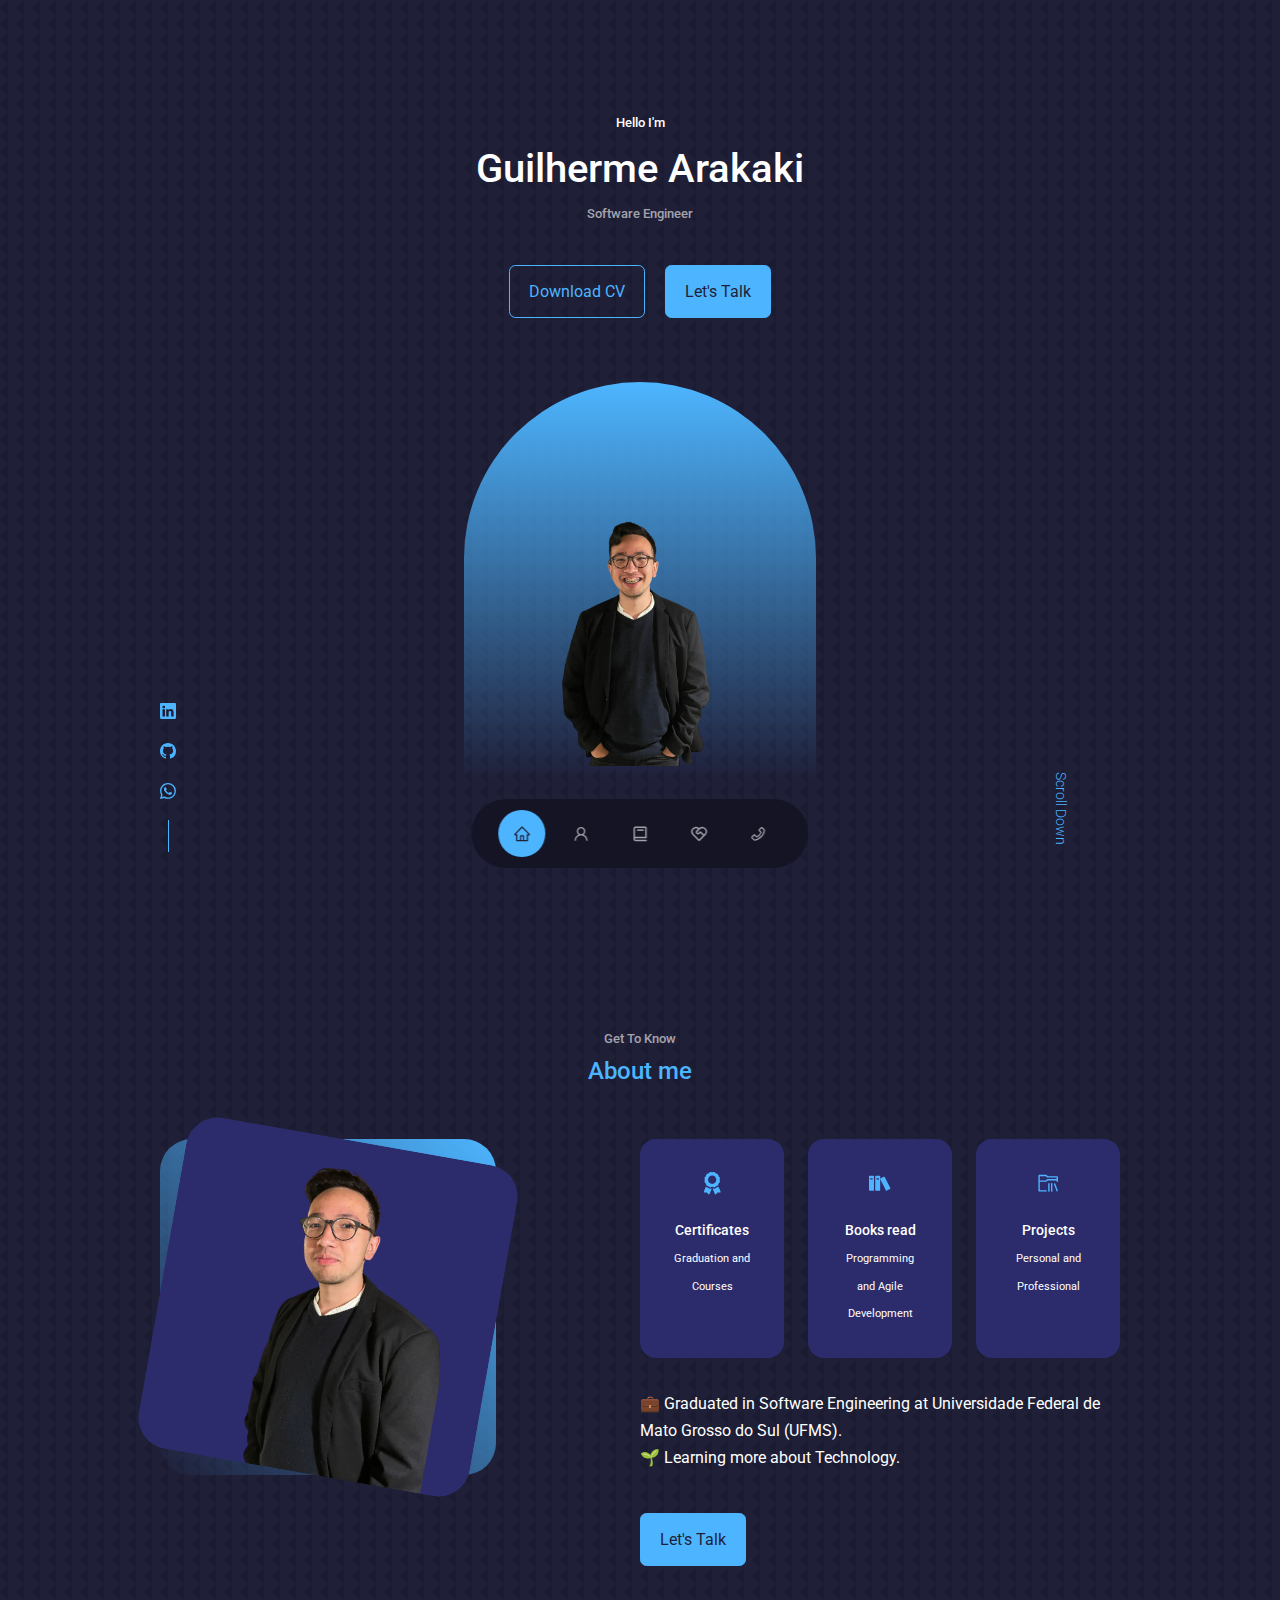
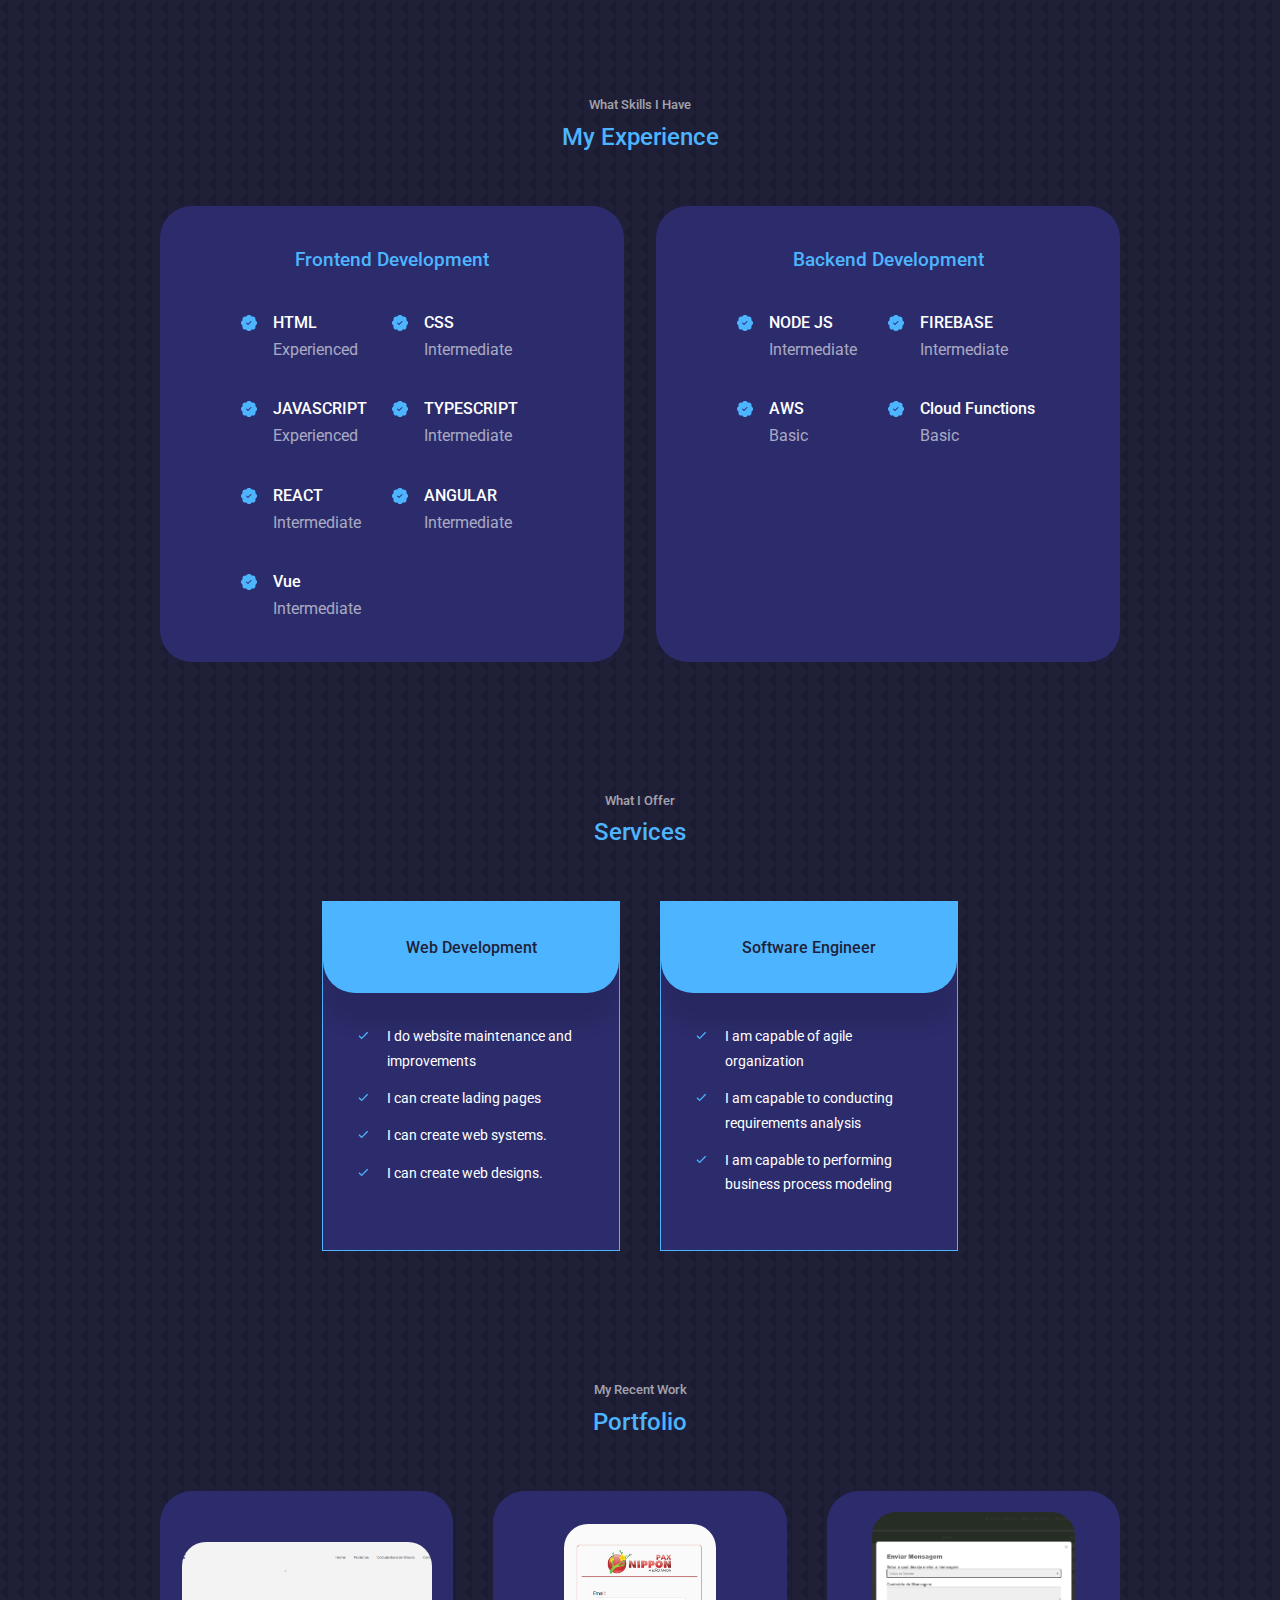
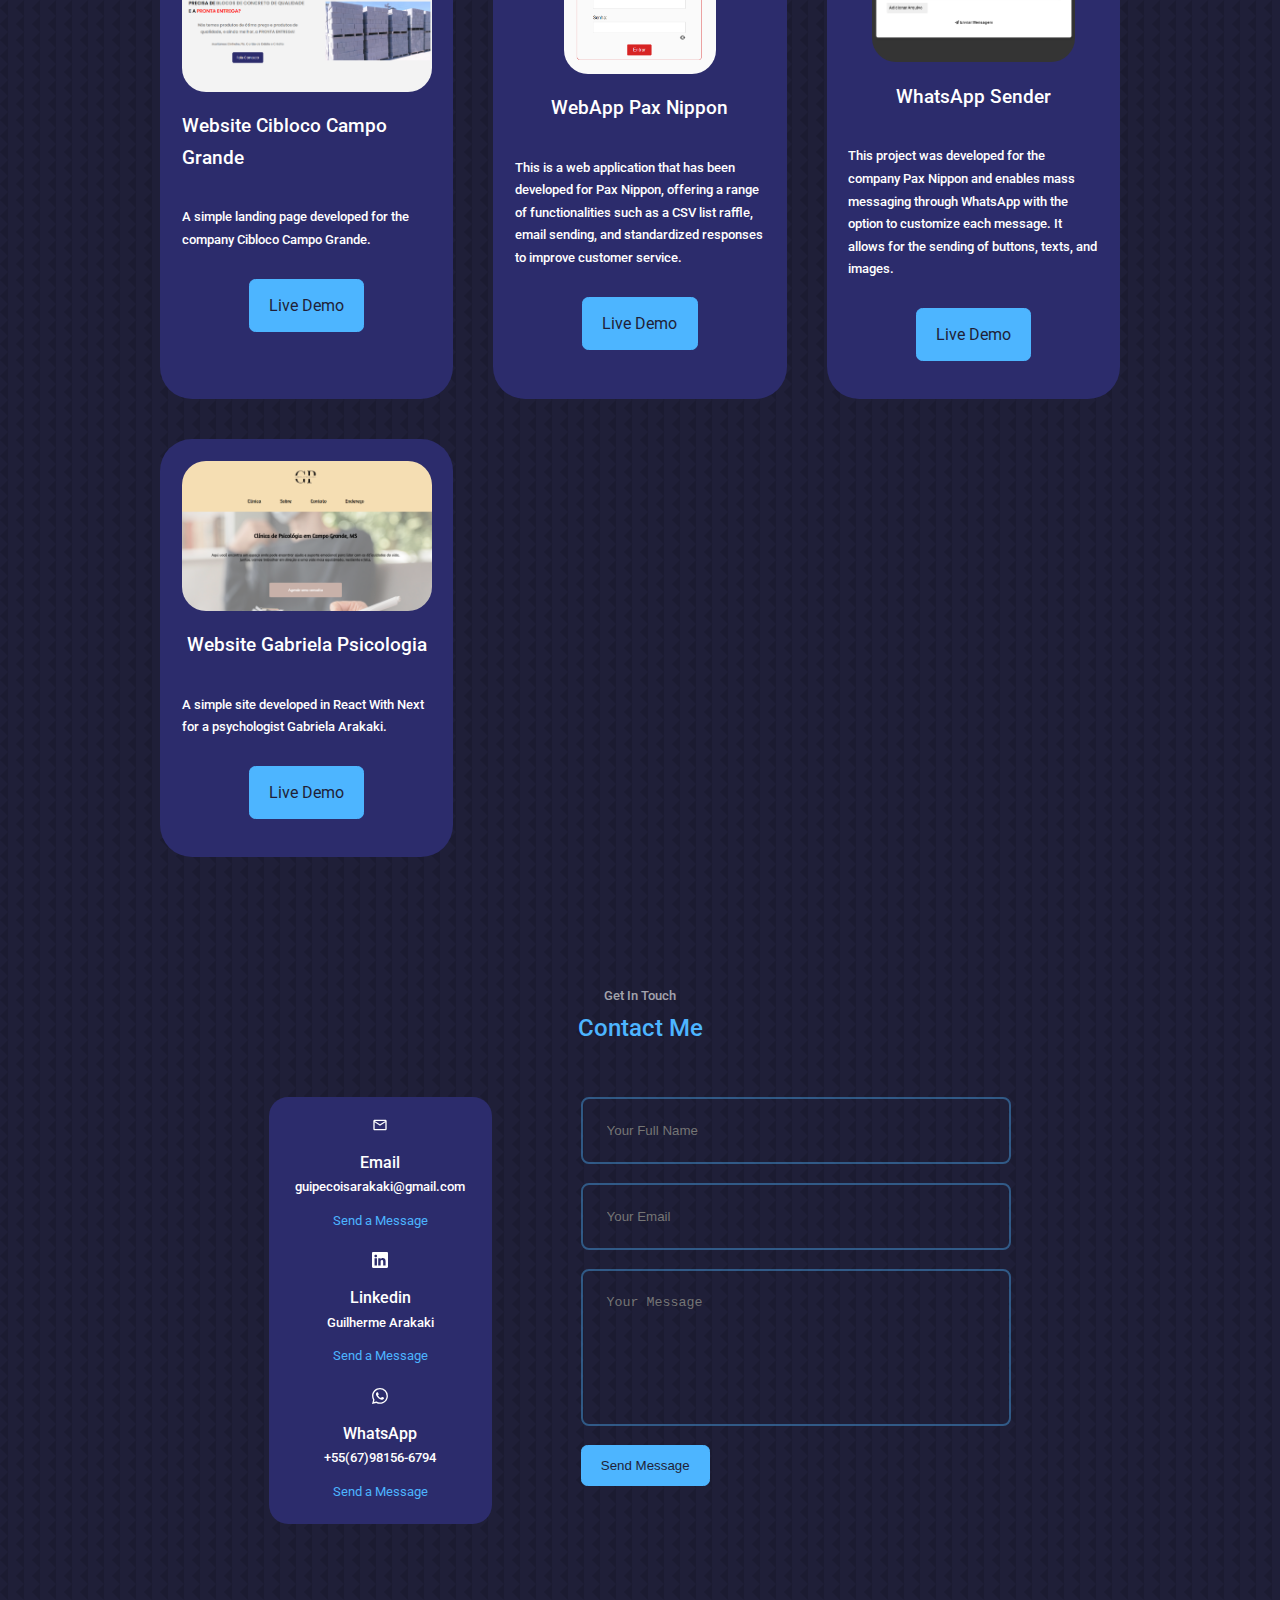
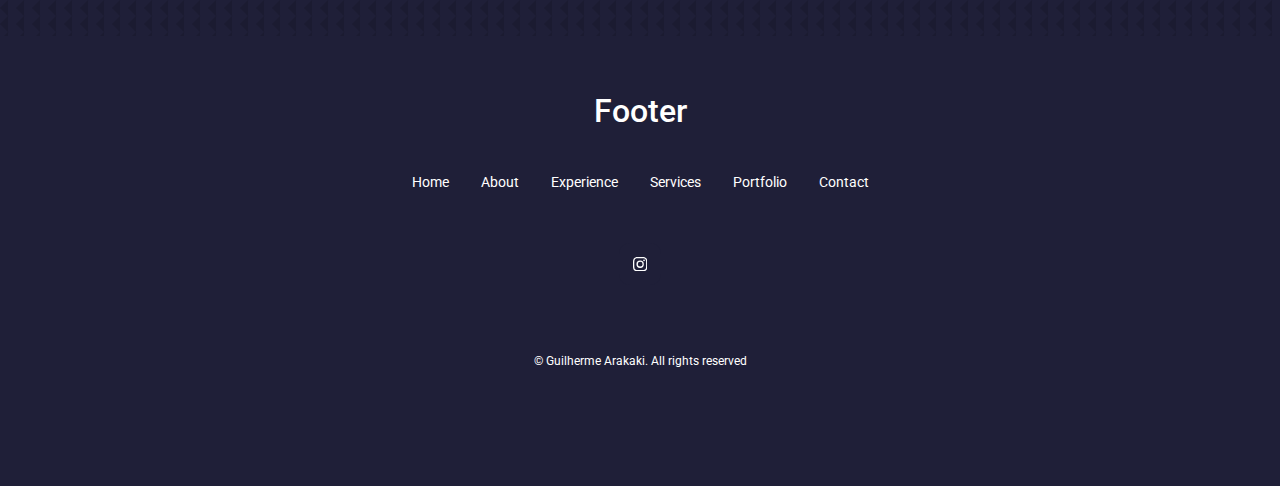
==== commit d68942d9: "Add files via upload" ====
--- a/index.html
+++ b/index.html
@@ -1 +1 @@
-<!doctype html><html lang="en"><head><meta content="width=device-width,initial-scale=1" name="viewport"/><meta charset="UTF-8"><title>Portifolio Website</title><script defer="defer" src="/static/js/main.5df09c91.js"></script><link href="/static/css/main.dbd6d9c1.css" rel="stylesheet"></head><body><div id="root"></div></body></html>+<!doctype html><html lang="en"><head><meta content="width=device-width,initial-scale=1" name="viewport"/><meta charset="UTF-8"><title>Portifolio Website</title><script defer="defer" src="/static/js/main.e8297dcb.js"></script><link href="/static/css/main.1770d7e0.css" rel="stylesheet"></head><body><div id="root"></div></body></html>--- a/static/css/main.1770d7e0.css
+++ b/static/css/main.1770d7e0.css
@@ -0,0 +1,2 @@
+@import url(https://fonts.googleapis.com/css2?family=Roboto:ital,wght@0,400;0,500;1,300&display=swap);*{border:0;box-sizing:border-box;list-style:none;margin:0;outline:0;padding:0;text-decoration:none}:root{--color-bg:#1f1f38;--color-bg-variant:#2c2c6c;--color-primary:#4db5ff;--color-primary-variant:rgba(77,181,255,.4);--color-white:#fff;--color-light:hsla(0,0%,100%,.6);--transition:all 400ms ease;--container-width-lg:75%;--container-width-mg:86%;--container-width-sm:90%}html{scroll-behavior:smooth}::-webkit-scrollbar{display:none}body{background-color:#1f1f38;background-color:var(--color-bg);background-image:url([data-uri]);color:#fff;color:var(--color-white);font-family:Roboto,sans-serif;line-height:1.7}.container{margin:0 auto;width:75%;width:var(--container-width-lg)}h1,h2,h3,h4,h5{font-weight:500}h1{font-size:2.5rem}section{margin-top:8rem}section>h2,section>h5{color:hsla(0,0%,100%,.6);color:var(--color-light);text-align:center}section>h2{color:#4db5ff;color:var(--color-primary);margin-bottom:3rem}.text-light{color:hsla(0,0%,100%,.6);color:var(--color-light)}a{color:#4db5ff;color:var(--color-primary);transition:all .4s ease;transition:var(--transition)}a:hover{color:#fff;color:var(--color-white)}.btn{border:1px solid #4db5ff;border:1px solid var(--color-primary);border-radius:.4rem;color:#4db5ff;color:var(--color-primary);cursor:pointer;display:block;padding:.75rem 1.2rem;transition:all .4s ease;transition:var(--transition);width:-webkit-max-content;width:max-content}.btn:hover{background-color:#fff;background-color:var(--color-white);border-color:transparent}.btn-primary,.btn:hover{color:#1f1f38;color:var(--color-bg)}.btn-primary{background:#4db5ff;background:var(--color-primary)}img{display:block;object-fit:cover;width:100%}@media screen and (max-width:1024px){.container{width:86%;width:var(--container-width-mg)}.section{margin-top:6rem}}@media screen and (max-width:600px){.container{width:90%;width:var(--container-width-sm)}.section>h2{margin-bottom:2rem}}header{height:100vh;padding-top:7rem}.header_container{height:100%;position:relative;text-align:center}.cta{display:flex;gap:1.2rem;justify-content:center;margin-top:2.5rem}.header_socials{align-items:center;bottom:3rem;display:flex;flex-direction:column;gap:.8rem;left:0;position:absolute}.header_socials:after{background:var(--color-primary);content:"";height:2rem;width:1px}.me{background:linear-gradient(var(--color-primary),transparent);border-radius:12rem 12rem 0 0;height:25rem;left:calc(50% - 11rem);margin-top:4rem;padding:5rem 1.5rem 1.5rem;width:22rem}.me,.scroll_down{position:absolute}.scroll_down{bottom:5rem;font-size:.9rem;font-weight:300;right:1.5rem;-webkit-transform:rotate(90deg);transform:rotate(90deg)}@media screen and (max-width:1024px){header{height:68vh}}@media screen and (max-width:600px){header{height:100vh}.header_socials,scroll_down{display:none}}nav{-webkit-backdrop-filter:blur(15px);backdrop-filter:blur(15px);background:rgba(0,0,0,.3);border-radius:3rem;bottom:2rem;display:block;gap:.8rem;left:50%;padding:.7rem 1.7rem;position:fixed;-webkit-transform:translateX(-50%);transform:translateX(-50%);width:-webkit-max-content;width:max-content;z-index:2}nav,nav a{display:flex}nav a{background:transparent;border-radius:50%;color:var(--color-light);font-size:1.1rem;padding:.9rem}nav a:hover{background:rgba(0,0,0,.3)}nav a.active{background:var(--color-primary);color:var(--color-bg)}.about_container{grid-gap:15%;display:grid;gap:15%;grid-template-columns:35% 50%}.about_me{aspect-ratio:1/1;background:linear-gradient(45deg,transparent,var(--color-primary));border-radius:2rem;display:grid;place-items:center;width:100%}.about_me-image{border-radius:2rem;overflow:hidden;-webkit-transform:rotate(10deg);transform:rotate(10deg);transition:var(--transition)}.about_me-image:hover{-webkit-transform:rotate(0);transform:rotate(0)}.about_cards{grid-gap:1.5rem;display:grid;gap:1.5rem;grid-template-columns:repeat(3,1fr)}.about_card{background:var(--color-bg-variant);border:1px solid transparent;border-radius:1rem;padding:2rem;text-align:center;transition:var(--transition)}.about_card:hover{background:transparent;border-color:var(--color-primary-variant);cursor:default}.about_icon{color:var(--color-primary);font-size:1.4rem;margin-bottom:1rem}.about_card h5{font-size:.9rem}.about_card a{color:var(--color-white)}.about_card small{color:var(--color-ligth);font-size:.7rem}.about_content p{color:var(--color-ligth);margin:2rem 0 2.6rem}@media screen and (max-width:1024px){.about_container{gap:0;grid-template-columns:1fr}.about_cards{gap:1rem;grid-template-columns:1fr 1fr}.about_me{margin:2rem auto 4rem;width:50%}.about_content,.about_content p{text-align:center}.about_content p{margin:1rem 0 1.5rem}.about_container .btn{display:flex!important;text-align:center}}@media screen and(min-width:200px)and (max-width:768px){.about_me{margin:0 auto 3rem;width:65%}.about_cards{gap:1rem;grid-template-columns:1fr 1fr}.about_content{text-align:center}.about_content p{margin:1.5rem 0}}.experience_container{grid-gap:2rem;display:grid;gap:2rem;grid-template-columns:1fr 1fr}.experience_container>div{background-color:var(--color-bg-variant);border:1px solid transparent;border-radius:2rem;padding:2.4rem 5rem;transition:var(--transition)}.experience_container>div:hover{background:transparent;border-color:var(--color-primary-variant);cursor:default}.experience_container>div h3{color:var(--color-primary);margin-bottom:2rem;text-align:center}.experience_content{grid-row-gap:2rem;display:grid;grid-template-columns:1fr 1fr;row-gap:2rem}.experience_details{display:flex;gap:1rem}.experience_details-icon{color:var(--color-primary);margin-top:6px}@media screen and (max-width:1024px){.experience_container{grid-template-columns:1fr}.experience_container>div{padding:1rem;width:100%}}.services_container{display:flex;gap:40px;justify-content:center}.service{background-color:var(--color-bg-variant);border:1px solid var(--color-primary);border-radius:0 0 2rem 2 rem;height:-webkit-fit-content;height:-moz-fit-content;height:fit-content;height:350px;transition:var(--transition)}.service:hover{background:transparent;border-color:var(--color-primary-variant);cursor:default}.service_head{background:var(--color-primary);border-radius:0 0 2rem 2rem;box-shadow:0 2rem 1rem rgba(0,0,0,.1);padding:2rem}.service_head h3{color:var(--color-bg);font-size:1rem;text-align:center}.service_list{padding:2rem}.service_list li{display:flex;gap:1rem;margin-bottom:.8rem}.service_list-icon{color:var(--color-primary);margin-top:2px}.service_list p{font-size:.9rem;width:200px;word-break:break-word}@media screen and (max-width:1024px){.service{height:auto}.services_container{flex-direction:column;gap:20px}.service_list{align-items:center;display:flex;flex-direction:column}}.portfolio_container{grid-gap:2.5rem;display:grid;gap:2.5rem;grid-template-columns:repeat(3,1fr)}.portfolio_item{align-items:center;background:var(--color-bg-variant);border:1px solid transparent;border-radius:2rem;display:flex;flex-direction:column;justify-content:center;padding:1.3rem;transition:var(--transition)}.portifolio_item:hover{background:transparent;border-color:var(--color-primary-variant)}.portfolio_item-image{border-radius:1.5rem;overflow:hidden}.portfolio_item-image img{height:150px}.portfolio_item h3{margin:1.2rem 0 2rem}.portfolio_item-cta{display:flex;gap:1rem;margin-bottom:1rem}@media screen and (max-width:1024px){.portfolio_container{gap:2rem;grid-template-columns:1fr 1fr}}@media screen and (max-width:600px){.portfolio_container{gap:1rem;grid-template-columns:1fr}}.contact_container{grid-gap:12%;display:grid;gap:12%;grid-template-columns:30% 58%;width:58%}.contact_options{background:var(--color-bg-variant);border:1px solid transparent;border-radius:1.2rem;display:flex;flex-direction:column;gap:1.2rem;padding:1.2rem;text-align:center;transition:var(--transition)}.contact_options:hover{background:transparent;border-color:var(--color-primary-variant)}.figuraEu{height:15%;max-width:150px;width:15%}.contact_option-icon{font-size:1rem;margin-bottom:.5rem}.contact_option a{display:inline-block;font-size:.8rem;margin-top:.7rem}form{display:flex;flex-direction:column;gap:1.2rem}input,textarea{background:transparent;border:2px solid var(--color-primary-variant);border-radius:.5rem;color:var(--color-white);padding:1.5rem;resize:none;width:100%}@media screen and (max-width:1024px){.contact_container{gap:2rem;grid-template-columns:1fr}.contact_option h5{word-break:break-all}}@media screen and (max-width:600px){.contact_container{width:var(--container-width-sm)}}:root{--toastify-color-light:#fff;--toastify-color-dark:#121212;--toastify-color-info:#3498db;--toastify-color-success:#07bc0c;--toastify-color-warning:#f1c40f;--toastify-color-error:#e74c3c;--toastify-color-transparent:hsla(0,0%,100%,.7);--toastify-icon-color-info:var(--toastify-color-info);--toastify-icon-color-success:var(--toastify-color-success);--toastify-icon-color-warning:var(--toastify-color-warning);--toastify-icon-color-error:var(--toastify-color-error);--toastify-toast-width:320px;--toastify-toast-background:#fff;--toastify-toast-min-height:64px;--toastify-toast-max-height:800px;--toastify-font-family:sans-serif;--toastify-z-index:9999;--toastify-text-color-light:#757575;--toastify-text-color-dark:#fff;--toastify-text-color-info:#fff;--toastify-text-color-success:#fff;--toastify-text-color-warning:#fff;--toastify-text-color-error:#fff;--toastify-spinner-color:#616161;--toastify-spinner-color-empty-area:#e0e0e0;--toastify-color-progress-light:linear-gradient(90deg,#4cd964,#5ac8fa,#007aff,#34aadc,#5856d6,#ff2d55);--toastify-color-progress-dark:#bb86fc;--toastify-color-progress-info:var(--toastify-color-info);--toastify-color-progress-success:var(--toastify-color-success);--toastify-color-progress-warning:var(--toastify-color-warning);--toastify-color-progress-error:var(--toastify-color-error)}.Toastify__toast-container{box-sizing:border-box;color:#fff;padding:4px;position:fixed;-webkit-transform:translate3d(0,0,9999 px);-webkit-transform:translate3d(0,0,var(--toastify-z-index) px);width:320px;width:var(--toastify-toast-width);z-index:9999;z-index:var(--toastify-z-index)}.Toastify__toast-container--top-left{left:1em;top:1em}.Toastify__toast-container--top-center{left:50%;top:1em;-webkit-transform:translateX(-50%);transform:translateX(-50%)}.Toastify__toast-container--top-right{right:1em;top:1em}.Toastify__toast-container--bottom-left{bottom:1em;left:1em}.Toastify__toast-container--bottom-center{bottom:1em;left:50%;-webkit-transform:translateX(-50%);transform:translateX(-50%)}.Toastify__toast-container--bottom-right{bottom:1em;right:1em}@media only screen and (max-width:480px){.Toastify__toast-container{left:0;margin:0;padding:0;width:100vw}.Toastify__toast-container--top-center,.Toastify__toast-container--top-left,.Toastify__toast-container--top-right{top:0;-webkit-transform:translateX(0);transform:translateX(0)}.Toastify__toast-container--bottom-center,.Toastify__toast-container--bottom-left,.Toastify__toast-container--bottom-right{bottom:0;-webkit-transform:translateX(0);transform:translateX(0)}.Toastify__toast-container--rtl{left:auto;right:0}}.Toastify__toast{border-radius:4px;box-shadow:0 1px 10px 0 rgba(0,0,0,.1),0 2px 15px 0 rgba(0,0,0,.05);box-sizing:border-box;cursor:default;direction:ltr;display:flex;font-family:sans-serif;font-family:var(--toastify-font-family);justify-content:space-between;margin-bottom:1rem;max-height:800px;max-height:var(--toastify-toast-max-height);min-height:64px;min-height:var(--toastify-toast-min-height);overflow:hidden;padding:8px;position:relative;z-index:0}.Toastify__toast--rtl{direction:rtl}.Toastify__toast--close-on-click{cursor:pointer}.Toastify__toast-body{align-items:center;display:flex;flex:1 1 auto;margin:auto 0;padding:6px}.Toastify__toast-body>div:last-child{flex:1 1;word-break:break-word}.Toastify__toast-icon{-webkit-margin-end:10px;display:flex;flex-shrink:0;margin-inline-end:10px;width:20px}.Toastify--animate{-webkit-animation-duration:.7s;animation-duration:.7s;-webkit-animation-fill-mode:both;animation-fill-mode:both}.Toastify--animate-icon{-webkit-animation-duration:.3s;animation-duration:.3s;-webkit-animation-fill-mode:both;animation-fill-mode:both}@media only screen and (max-width:480px){.Toastify__toast{border-radius:0;margin-bottom:0}}.Toastify__toast-theme--dark{background:#121212;background:var(--toastify-color-dark);color:#fff;color:var(--toastify-text-color-dark)}.Toastify__toast-theme--colored.Toastify__toast--default,.Toastify__toast-theme--light{background:#fff;background:var(--toastify-color-light);color:#757575;color:var(--toastify-text-color-light)}.Toastify__toast-theme--colored.Toastify__toast--info{background:#3498db;background:var(--toastify-color-info);color:#fff;color:var(--toastify-text-color-info)}.Toastify__toast-theme--colored.Toastify__toast--success{background:#07bc0c;background:var(--toastify-color-success);color:#fff;color:var(--toastify-text-color-success)}.Toastify__toast-theme--colored.Toastify__toast--warning{background:#f1c40f;background:var(--toastify-color-warning);color:#fff;color:var(--toastify-text-color-warning)}.Toastify__toast-theme--colored.Toastify__toast--error{background:#e74c3c;background:var(--toastify-color-error);color:#fff;color:var(--toastify-text-color-error)}.Toastify__progress-bar-theme--light{background:linear-gradient(90deg,#4cd964,#5ac8fa,#007aff,#34aadc,#5856d6,#ff2d55);background:var(--toastify-color-progress-light)}.Toastify__progress-bar-theme--dark{background:#bb86fc;background:var(--toastify-color-progress-dark)}.Toastify__progress-bar--info{background:#3498db;background:var(--toastify-color-progress-info)}.Toastify__progress-bar--success{background:#07bc0c;background:var(--toastify-color-progress-success)}.Toastify__progress-bar--warning{background:#f1c40f;background:var(--toastify-color-progress-warning)}.Toastify__progress-bar--error{background:#e74c3c;background:var(--toastify-color-progress-error)}.Toastify__progress-bar-theme--colored.Toastify__progress-bar--error,.Toastify__progress-bar-theme--colored.Toastify__progress-bar--info,.Toastify__progress-bar-theme--colored.Toastify__progress-bar--success,.Toastify__progress-bar-theme--colored.Toastify__progress-bar--warning{background:hsla(0,0%,100%,.7);background:var(--toastify-color-transparent)}.Toastify__close-button{align-self:flex-start;background:transparent;border:none;color:#fff;cursor:pointer;opacity:.7;outline:none;padding:0;transition:.3s ease}.Toastify__close-button--light{color:#000;opacity:.3}.Toastify__close-button>svg{fill:currentColor;height:16px;width:14px}.Toastify__close-button:focus,.Toastify__close-button:hover{opacity:1}@-webkit-keyframes Toastify__trackProgress{0%{-webkit-transform:scaleX(1);transform:scaleX(1)}to{-webkit-transform:scaleX(0);transform:scaleX(0)}}@keyframes Toastify__trackProgress{0%{-webkit-transform:scaleX(1);transform:scaleX(1)}to{-webkit-transform:scaleX(0);transform:scaleX(0)}}.Toastify__progress-bar{bottom:0;height:5px;left:0;opacity:.7;position:absolute;-webkit-transform-origin:left;transform-origin:left;width:100%;z-index:9999;z-index:var(--toastify-z-index)}.Toastify__progress-bar--animated{-webkit-animation:Toastify__trackProgress linear 1 forwards;animation:Toastify__trackProgress linear 1 forwards}.Toastify__progress-bar--controlled{transition:-webkit-transform .2s;transition:transform .2s;transition:transform .2s,-webkit-transform .2s}.Toastify__progress-bar--rtl{left:auto;right:0;-webkit-transform-origin:right;transform-origin:right}.Toastify__spinner{-webkit-animation:Toastify__spin .65s linear infinite;animation:Toastify__spin .65s linear infinite;border:2px solid #e0e0e0;border-color:var(--toastify-spinner-color-empty-area);border-radius:100%;border-right-color:#616161;border-right-color:var(--toastify-spinner-color);box-sizing:border-box;height:20px;width:20px}@-webkit-keyframes Toastify__bounceInRight{0%,60%,75%,90%,to{-webkit-animation-timing-function:cubic-bezier(.215,.61,.355,1);animation-timing-function:cubic-bezier(.215,.61,.355,1)}0%{opacity:0;-webkit-transform:translate3d(3000px,0,0);transform:translate3d(3000px,0,0)}60%{opacity:1;-webkit-transform:translate3d(-25px,0,0);transform:translate3d(-25px,0,0)}75%{-webkit-transform:translate3d(10px,0,0);transform:translate3d(10px,0,0)}90%{-webkit-transform:translate3d(-5px,0,0);transform:translate3d(-5px,0,0)}to{-webkit-transform:none;transform:none}}@keyframes Toastify__bounceInRight{0%,60%,75%,90%,to{-webkit-animation-timing-function:cubic-bezier(.215,.61,.355,1);animation-timing-function:cubic-bezier(.215,.61,.355,1)}0%{opacity:0;-webkit-transform:translate3d(3000px,0,0);transform:translate3d(3000px,0,0)}60%{opacity:1;-webkit-transform:translate3d(-25px,0,0);transform:translate3d(-25px,0,0)}75%{-webkit-transform:translate3d(10px,0,0);transform:translate3d(10px,0,0)}90%{-webkit-transform:translate3d(-5px,0,0);transform:translate3d(-5px,0,0)}to{-webkit-transform:none;transform:none}}@-webkit-keyframes Toastify__bounceOutRight{20%{opacity:1;-webkit-transform:translate3d(-20px,0,0);transform:translate3d(-20px,0,0)}to{opacity:0;-webkit-transform:translate3d(2000px,0,0);transform:translate3d(2000px,0,0)}}@keyframes Toastify__bounceOutRight{20%{opacity:1;-webkit-transform:translate3d(-20px,0,0);transform:translate3d(-20px,0,0)}to{opacity:0;-webkit-transform:translate3d(2000px,0,0);transform:translate3d(2000px,0,0)}}@-webkit-keyframes Toastify__bounceInLeft{0%,60%,75%,90%,to{-webkit-animation-timing-function:cubic-bezier(.215,.61,.355,1);animation-timing-function:cubic-bezier(.215,.61,.355,1)}0%{opacity:0;-webkit-transform:translate3d(-3000px,0,0);transform:translate3d(-3000px,0,0)}60%{opacity:1;-webkit-transform:translate3d(25px,0,0);transform:translate3d(25px,0,0)}75%{-webkit-transform:translate3d(-10px,0,0);transform:translate3d(-10px,0,0)}90%{-webkit-transform:translate3d(5px,0,0);transform:translate3d(5px,0,0)}to{-webkit-transform:none;transform:none}}@keyframes Toastify__bounceInLeft{0%,60%,75%,90%,to{-webkit-animation-timing-function:cubic-bezier(.215,.61,.355,1);animation-timing-function:cubic-bezier(.215,.61,.355,1)}0%{opacity:0;-webkit-transform:translate3d(-3000px,0,0);transform:translate3d(-3000px,0,0)}60%{opacity:1;-webkit-transform:translate3d(25px,0,0);transform:translate3d(25px,0,0)}75%{-webkit-transform:translate3d(-10px,0,0);transform:translate3d(-10px,0,0)}90%{-webkit-transform:translate3d(5px,0,0);transform:translate3d(5px,0,0)}to{-webkit-transform:none;transform:none}}@-webkit-keyframes Toastify__bounceOutLeft{20%{opacity:1;-webkit-transform:translate3d(20px,0,0);transform:translate3d(20px,0,0)}to{opacity:0;-webkit-transform:translate3d(-2000px,0,0);transform:translate3d(-2000px,0,0)}}@keyframes Toastify__bounceOutLeft{20%{opacity:1;-webkit-transform:translate3d(20px,0,0);transform:translate3d(20px,0,0)}to{opacity:0;-webkit-transform:translate3d(-2000px,0,0);transform:translate3d(-2000px,0,0)}}@-webkit-keyframes Toastify__bounceInUp{0%,60%,75%,90%,to{-webkit-animation-timing-function:cubic-bezier(.215,.61,.355,1);animation-timing-function:cubic-bezier(.215,.61,.355,1)}0%{opacity:0;-webkit-transform:translate3d(0,3000px,0);transform:translate3d(0,3000px,0)}60%{opacity:1;-webkit-transform:translate3d(0,-20px,0);transform:translate3d(0,-20px,0)}75%{-webkit-transform:translate3d(0,10px,0);transform:translate3d(0,10px,0)}90%{-webkit-transform:translate3d(0,-5px,0);transform:translate3d(0,-5px,0)}to{-webkit-transform:translateZ(0);transform:translateZ(0)}}@keyframes Toastify__bounceInUp{0%,60%,75%,90%,to{-webkit-animation-timing-function:cubic-bezier(.215,.61,.355,1);animation-timing-function:cubic-bezier(.215,.61,.355,1)}0%{opacity:0;-webkit-transform:translate3d(0,3000px,0);transform:translate3d(0,3000px,0)}60%{opacity:1;-webkit-transform:translate3d(0,-20px,0);transform:translate3d(0,-20px,0)}75%{-webkit-transform:translate3d(0,10px,0);transform:translate3d(0,10px,0)}90%{-webkit-transform:translate3d(0,-5px,0);transform:translate3d(0,-5px,0)}to{-webkit-transform:translateZ(0);transform:translateZ(0)}}@-webkit-keyframes Toastify__bounceOutUp{20%{-webkit-transform:translate3d(0,-10px,0);transform:translate3d(0,-10px,0)}40%,45%{opacity:1;-webkit-transform:translate3d(0,20px,0);transform:translate3d(0,20px,0)}to{opacity:0;-webkit-transform:translate3d(0,-2000px,0);transform:translate3d(0,-2000px,0)}}@keyframes Toastify__bounceOutUp{20%{-webkit-transform:translate3d(0,-10px,0);transform:translate3d(0,-10px,0)}40%,45%{opacity:1;-webkit-transform:translate3d(0,20px,0);transform:translate3d(0,20px,0)}to{opacity:0;-webkit-transform:translate3d(0,-2000px,0);transform:translate3d(0,-2000px,0)}}@-webkit-keyframes Toastify__bounceInDown{0%,60%,75%,90%,to{-webkit-animation-timing-function:cubic-bezier(.215,.61,.355,1);animation-timing-function:cubic-bezier(.215,.61,.355,1)}0%{opacity:0;-webkit-transform:translate3d(0,-3000px,0);transform:translate3d(0,-3000px,0)}60%{opacity:1;-webkit-transform:translate3d(0,25px,0);transform:translate3d(0,25px,0)}75%{-webkit-transform:translate3d(0,-10px,0);transform:translate3d(0,-10px,0)}90%{-webkit-transform:translate3d(0,5px,0);transform:translate3d(0,5px,0)}to{-webkit-transform:none;transform:none}}@keyframes Toastify__bounceInDown{0%,60%,75%,90%,to{-webkit-animation-timing-function:cubic-bezier(.215,.61,.355,1);animation-timing-function:cubic-bezier(.215,.61,.355,1)}0%{opacity:0;-webkit-transform:translate3d(0,-3000px,0);transform:translate3d(0,-3000px,0)}60%{opacity:1;-webkit-transform:translate3d(0,25px,0);transform:translate3d(0,25px,0)}75%{-webkit-transform:translate3d(0,-10px,0);transform:translate3d(0,-10px,0)}90%{-webkit-transform:translate3d(0,5px,0);transform:translate3d(0,5px,0)}to{-webkit-transform:none;transform:none}}@-webkit-keyframes Toastify__bounceOutDown{20%{-webkit-transform:translate3d(0,10px,0);transform:translate3d(0,10px,0)}40%,45%{opacity:1;-webkit-transform:translate3d(0,-20px,0);transform:translate3d(0,-20px,0)}to{opacity:0;-webkit-transform:translate3d(0,2000px,0);transform:translate3d(0,2000px,0)}}@keyframes Toastify__bounceOutDown{20%{-webkit-transform:translate3d(0,10px,0);transform:translate3d(0,10px,0)}40%,45%{opacity:1;-webkit-transform:translate3d(0,-20px,0);transform:translate3d(0,-20px,0)}to{opacity:0;-webkit-transform:translate3d(0,2000px,0);transform:translate3d(0,2000px,0)}}.Toastify__bounce-enter--bottom-left,.Toastify__bounce-enter--top-left{-webkit-animation-name:Toastify__bounceInLeft;animation-name:Toastify__bounceInLeft}.Toastify__bounce-enter--bottom-right,.Toastify__bounce-enter--top-right{-webkit-animation-name:Toastify__bounceInRight;animation-name:Toastify__bounceInRight}.Toastify__bounce-enter--top-center{-webkit-animation-name:Toastify__bounceInDown;animation-name:Toastify__bounceInDown}.Toastify__bounce-enter--bottom-center{-webkit-animation-name:Toastify__bounceInUp;animation-name:Toastify__bounceInUp}.Toastify__bounce-exit--bottom-left,.Toastify__bounce-exit--top-left{-webkit-animation-name:Toastify__bounceOutLeft;animation-name:Toastify__bounceOutLeft}.Toastify__bounce-exit--bottom-right,.Toastify__bounce-exit--top-right{-webkit-animation-name:Toastify__bounceOutRight;animation-name:Toastify__bounceOutRight}.Toastify__bounce-exit--top-center{-webkit-animation-name:Toastify__bounceOutUp;animation-name:Toastify__bounceOutUp}.Toastify__bounce-exit--bottom-center{-webkit-animation-name:Toastify__bounceOutDown;animation-name:Toastify__bounceOutDown}@-webkit-keyframes Toastify__zoomIn{0%{opacity:0;-webkit-transform:scale3d(.3,.3,.3);transform:scale3d(.3,.3,.3)}50%{opacity:1}}@keyframes Toastify__zoomIn{0%{opacity:0;-webkit-transform:scale3d(.3,.3,.3);transform:scale3d(.3,.3,.3)}50%{opacity:1}}@-webkit-keyframes Toastify__zoomOut{0%{opacity:1}50%{opacity:0;-webkit-transform:scale3d(.3,.3,.3);transform:scale3d(.3,.3,.3)}to{opacity:0}}@keyframes Toastify__zoomOut{0%{opacity:1}50%{opacity:0;-webkit-transform:scale3d(.3,.3,.3);transform:scale3d(.3,.3,.3)}to{opacity:0}}.Toastify__zoom-enter{-webkit-animation-name:Toastify__zoomIn;animation-name:Toastify__zoomIn}.Toastify__zoom-exit{-webkit-animation-name:Toastify__zoomOut;animation-name:Toastify__zoomOut}@-webkit-keyframes Toastify__flipIn{0%{-webkit-animation-timing-function:ease-in;animation-timing-function:ease-in;opacity:0;-webkit-transform:perspective(400px) rotateX(90deg);transform:perspective(400px) rotateX(90deg)}40%{-webkit-animation-timing-function:ease-in;animation-timing-function:ease-in;-webkit-transform:perspective(400px) rotateX(-20deg);transform:perspective(400px) rotateX(-20deg)}60%{opacity:1;-webkit-transform:perspective(400px) rotateX(10deg);transform:perspective(400px) rotateX(10deg)}80%{-webkit-transform:perspective(400px) rotateX(-5deg);transform:perspective(400px) rotateX(-5deg)}to{-webkit-transform:perspective(400px);transform:perspective(400px)}}@keyframes Toastify__flipIn{0%{-webkit-animation-timing-function:ease-in;animation-timing-function:ease-in;opacity:0;-webkit-transform:perspective(400px) rotateX(90deg);transform:perspective(400px) rotateX(90deg)}40%{-webkit-animation-timing-function:ease-in;animation-timing-function:ease-in;-webkit-transform:perspective(400px) rotateX(-20deg);transform:perspective(400px) rotateX(-20deg)}60%{opacity:1;-webkit-transform:perspective(400px) rotateX(10deg);transform:perspective(400px) rotateX(10deg)}80%{-webkit-transform:perspective(400px) rotateX(-5deg);transform:perspective(400px) rotateX(-5deg)}to{-webkit-transform:perspective(400px);transform:perspective(400px)}}@-webkit-keyframes Toastify__flipOut{0%{-webkit-transform:perspective(400px);transform:perspective(400px)}30%{opacity:1;-webkit-transform:perspective(400px) rotateX(-20deg);transform:perspective(400px) rotateX(-20deg)}to{opacity:0;-webkit-transform:perspective(400px) rotateX(90deg);transform:perspective(400px) rotateX(90deg)}}@keyframes Toastify__flipOut{0%{-webkit-transform:perspective(400px);transform:perspective(400px)}30%{opacity:1;-webkit-transform:perspective(400px) rotateX(-20deg);transform:perspective(400px) rotateX(-20deg)}to{opacity:0;-webkit-transform:perspective(400px) rotateX(90deg);transform:perspective(400px) rotateX(90deg)}}.Toastify__flip-enter{-webkit-animation-name:Toastify__flipIn;animation-name:Toastify__flipIn}.Toastify__flip-exit{-webkit-animation-name:Toastify__flipOut;animation-name:Toastify__flipOut}@-webkit-keyframes Toastify__slideInRight{0%{-webkit-transform:translate3d(110%,0,0);transform:translate3d(110%,0,0);visibility:visible}to{-webkit-transform:translateZ(0);transform:translateZ(0)}}@keyframes Toastify__slideInRight{0%{-webkit-transform:translate3d(110%,0,0);transform:translate3d(110%,0,0);visibility:visible}to{-webkit-transform:translateZ(0);transform:translateZ(0)}}@-webkit-keyframes Toastify__slideInLeft{0%{-webkit-transform:translate3d(-110%,0,0);transform:translate3d(-110%,0,0);visibility:visible}to{-webkit-transform:translateZ(0);transform:translateZ(0)}}@keyframes Toastify__slideInLeft{0%{-webkit-transform:translate3d(-110%,0,0);transform:translate3d(-110%,0,0);visibility:visible}to{-webkit-transform:translateZ(0);transform:translateZ(0)}}@-webkit-keyframes Toastify__slideInUp{0%{-webkit-transform:translate3d(0,110%,0);transform:translate3d(0,110%,0);visibility:visible}to{-webkit-transform:translateZ(0);transform:translateZ(0)}}@keyframes Toastify__slideInUp{0%{-webkit-transform:translate3d(0,110%,0);transform:translate3d(0,110%,0);visibility:visible}to{-webkit-transform:translateZ(0);transform:translateZ(0)}}@-webkit-keyframes Toastify__slideInDown{0%{-webkit-transform:translate3d(0,-110%,0);transform:translate3d(0,-110%,0);visibility:visible}to{-webkit-transform:translateZ(0);transform:translateZ(0)}}@keyframes Toastify__slideInDown{0%{-webkit-transform:translate3d(0,-110%,0);transform:translate3d(0,-110%,0);visibility:visible}to{-webkit-transform:translateZ(0);transform:translateZ(0)}}@-webkit-keyframes Toastify__slideOutRight{0%{-webkit-transform:translateZ(0);transform:translateZ(0)}to{-webkit-transform:translate3d(110%,0,0);transform:translate3d(110%,0,0);visibility:hidden}}@keyframes Toastify__slideOutRight{0%{-webkit-transform:translateZ(0);transform:translateZ(0)}to{-webkit-transform:translate3d(110%,0,0);transform:translate3d(110%,0,0);visibility:hidden}}@-webkit-keyframes Toastify__slideOutLeft{0%{-webkit-transform:translateZ(0);transform:translateZ(0)}to{-webkit-transform:translate3d(-110%,0,0);transform:translate3d(-110%,0,0);visibility:hidden}}@keyframes Toastify__slideOutLeft{0%{-webkit-transform:translateZ(0);transform:translateZ(0)}to{-webkit-transform:translate3d(-110%,0,0);transform:translate3d(-110%,0,0);visibility:hidden}}@-webkit-keyframes Toastify__slideOutDown{0%{-webkit-transform:translateZ(0);transform:translateZ(0)}to{-webkit-transform:translate3d(0,500px,0);transform:translate3d(0,500px,0);visibility:hidden}}@keyframes Toastify__slideOutDown{0%{-webkit-transform:translateZ(0);transform:translateZ(0)}to{-webkit-transform:translate3d(0,500px,0);transform:translate3d(0,500px,0);visibility:hidden}}@-webkit-keyframes Toastify__slideOutUp{0%{-webkit-transform:translateZ(0);transform:translateZ(0)}to{-webkit-transform:translate3d(0,-500px,0);transform:translate3d(0,-500px,0);visibility:hidden}}@keyframes Toastify__slideOutUp{0%{-webkit-transform:translateZ(0);transform:translateZ(0)}to{-webkit-transform:translate3d(0,-500px,0);transform:translate3d(0,-500px,0);visibility:hidden}}.Toastify__slide-enter--bottom-left,.Toastify__slide-enter--top-left{-webkit-animation-name:Toastify__slideInLeft;animation-name:Toastify__slideInLeft}.Toastify__slide-enter--bottom-right,.Toastify__slide-enter--top-right{-webkit-animation-name:Toastify__slideInRight;animation-name:Toastify__slideInRight}.Toastify__slide-enter--top-center{-webkit-animation-name:Toastify__slideInDown;animation-name:Toastify__slideInDown}.Toastify__slide-enter--bottom-center{-webkit-animation-name:Toastify__slideInUp;animation-name:Toastify__slideInUp}.Toastify__slide-exit--bottom-left,.Toastify__slide-exit--top-left{-webkit-animation-name:Toastify__slideOutLeft;animation-name:Toastify__slideOutLeft}.Toastify__slide-exit--bottom-right,.Toastify__slide-exit--top-right{-webkit-animation-name:Toastify__slideOutRight;animation-name:Toastify__slideOutRight}.Toastify__slide-exit--top-center{-webkit-animation-name:Toastify__slideOutUp;animation-name:Toastify__slideOutUp}.Toastify__slide-exit--bottom-center{-webkit-animation-name:Toastify__slideOutDown;animation-name:Toastify__slideOutDown}@-webkit-keyframes Toastify__spin{0%{-webkit-transform:rotate(0deg);transform:rotate(0deg)}to{-webkit-transform:rotate(1turn);transform:rotate(1turn)}}@keyframes Toastify__spin{0%{-webkit-transform:rotate(0deg);transform:rotate(0deg)}to{-webkit-transform:rotate(1turn);transform:rotate(1turn)}}footer{background:var(--color-bg);font-size:.9rem;margin-top:7rem;padding:3rem 0;text-align:center}footer a{color:var(--color-white)}.footer_logo{display:inline-block;font-size:2rem;font-weight:500;margin-bottom:2rem}.permalinks{flex-wrap:wrap;gap:2rem;margin:0 auto 3rem}.footer_socials,.permalinks{display:flex;justify-content:center}.footer_socials{gap:1rem;margin-bottom:4rem}.footer_socials a{background:var(--color-bg);border:1px solid transparent;border-radius:.7rem;color:var(--color-white);display:flex;padding:.8rem}.footer_socials a:hover{background:transparent;border-color:var(--color-bg);color:var(--color-bg)}.footer_copyright{color:var(--color-white);margin-bottom:4rem}@media screen and (max-width:600px){.permalinks{flex-direction:column;gap:1.5rem}.footer_socials{margin-bottom:2.6rem}}
+/*# sourceMappingURL=main.1770d7e0.css.map*/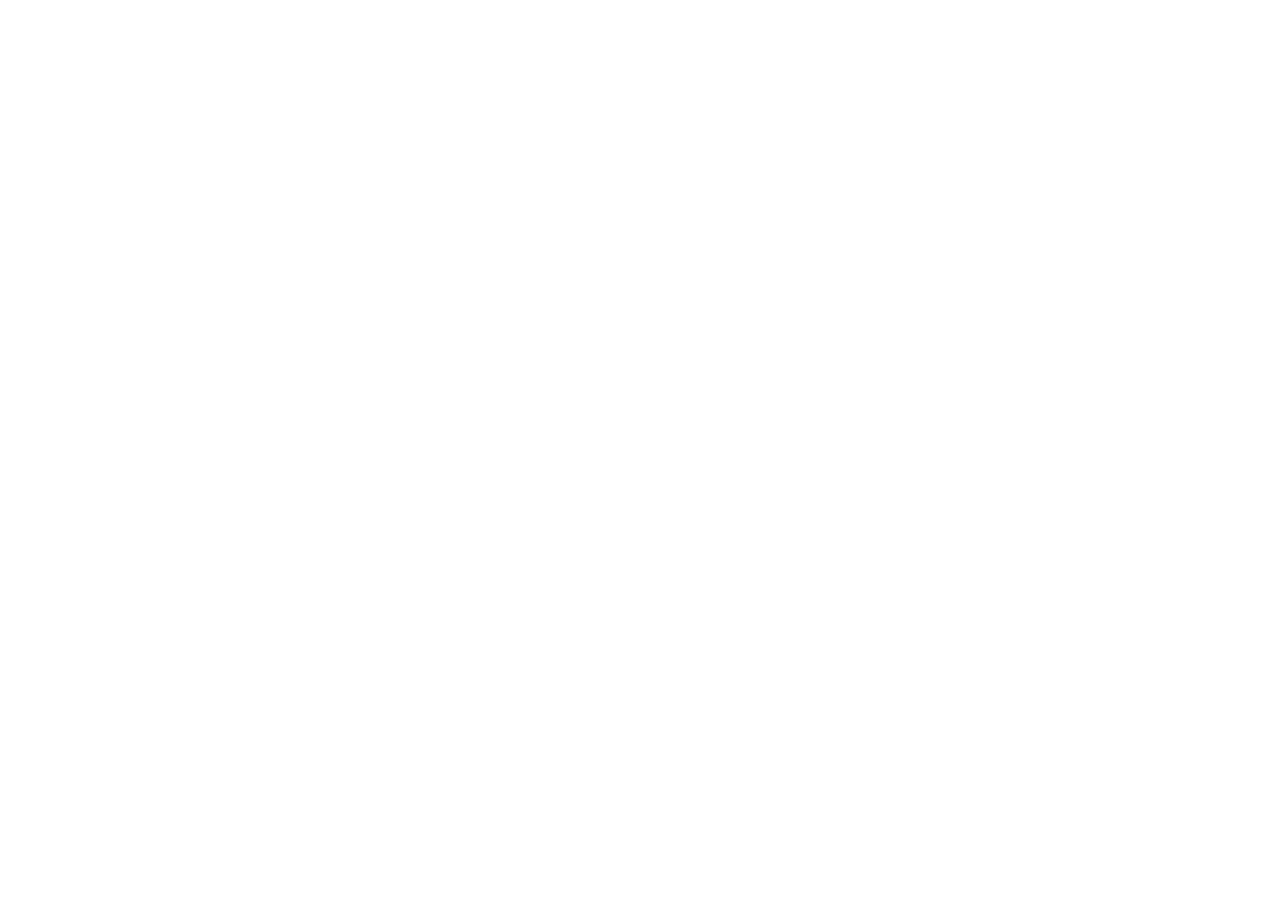
==== commit c56354df: "Add files via upload" ====
--- a/index.html
+++ b/index.html
@@ -1 +1 @@
-<!doctype html><html lang="en"><head><meta content="width=device-width,initial-scale=1" name="viewport"/><meta charset="UTF-8"><title>Portifolio Website</title><script defer="defer" src="/static/js/main.e8297dcb.js"></script><link href="/static/css/main.1770d7e0.css" rel="stylesheet"></head><body><div id="root"></div></body></html>+<!doctype html><html lang="en"><head><meta charset="utf-8"/><link rel="icon" href="/favicon.ico"/><meta name="viewport" content="width=device-width,initial-scale=1"/><meta name="theme-color" content="#000000"/><meta name="description" content="Web site created using create-react-app"/><link rel="apple-touch-icon" href="/logo192.png"/><link rel="manifest" href="/manifest.json"/><title>React App</title><script defer="defer" src="/static/js/main.331d9824.js"></script><link href="/static/css/main.06084b78.css" rel="stylesheet"></head><body><noscript>You need to enable JavaScript to run this app.</noscript><div id="root"></div></body></html>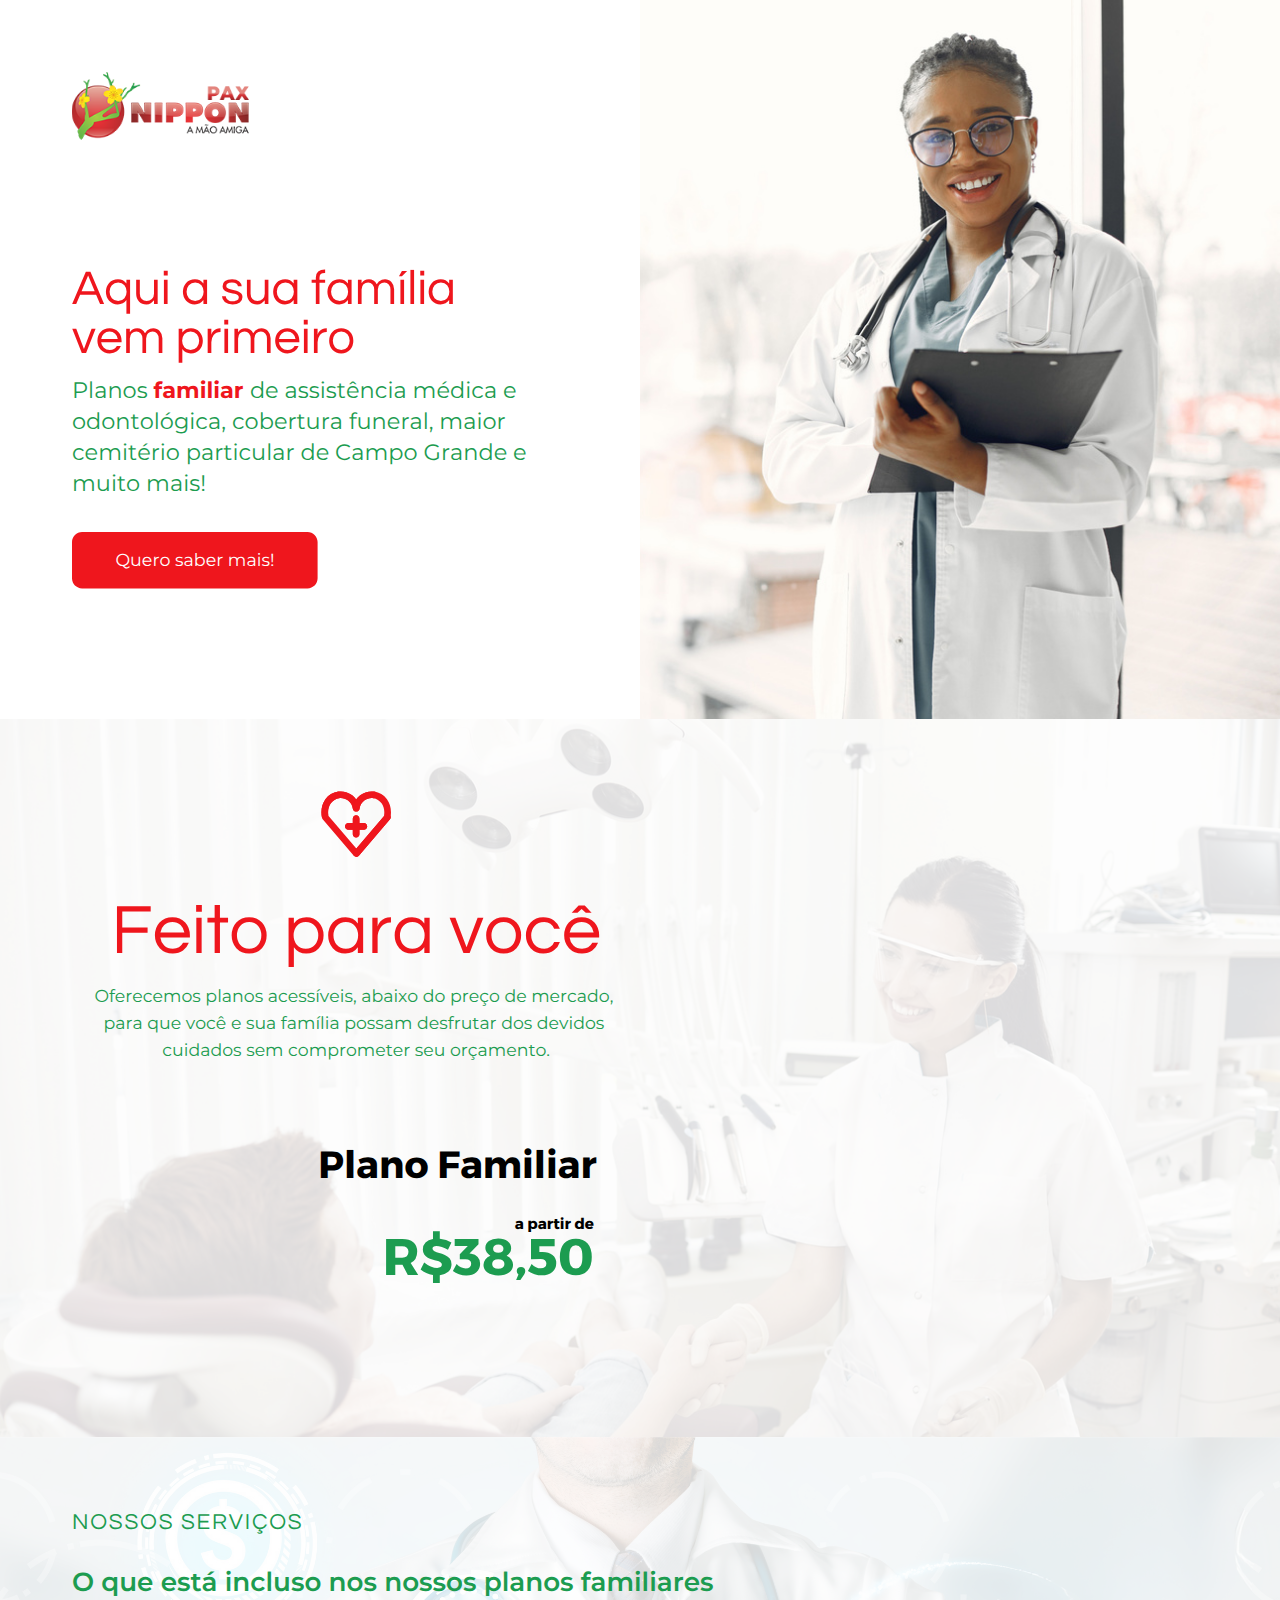
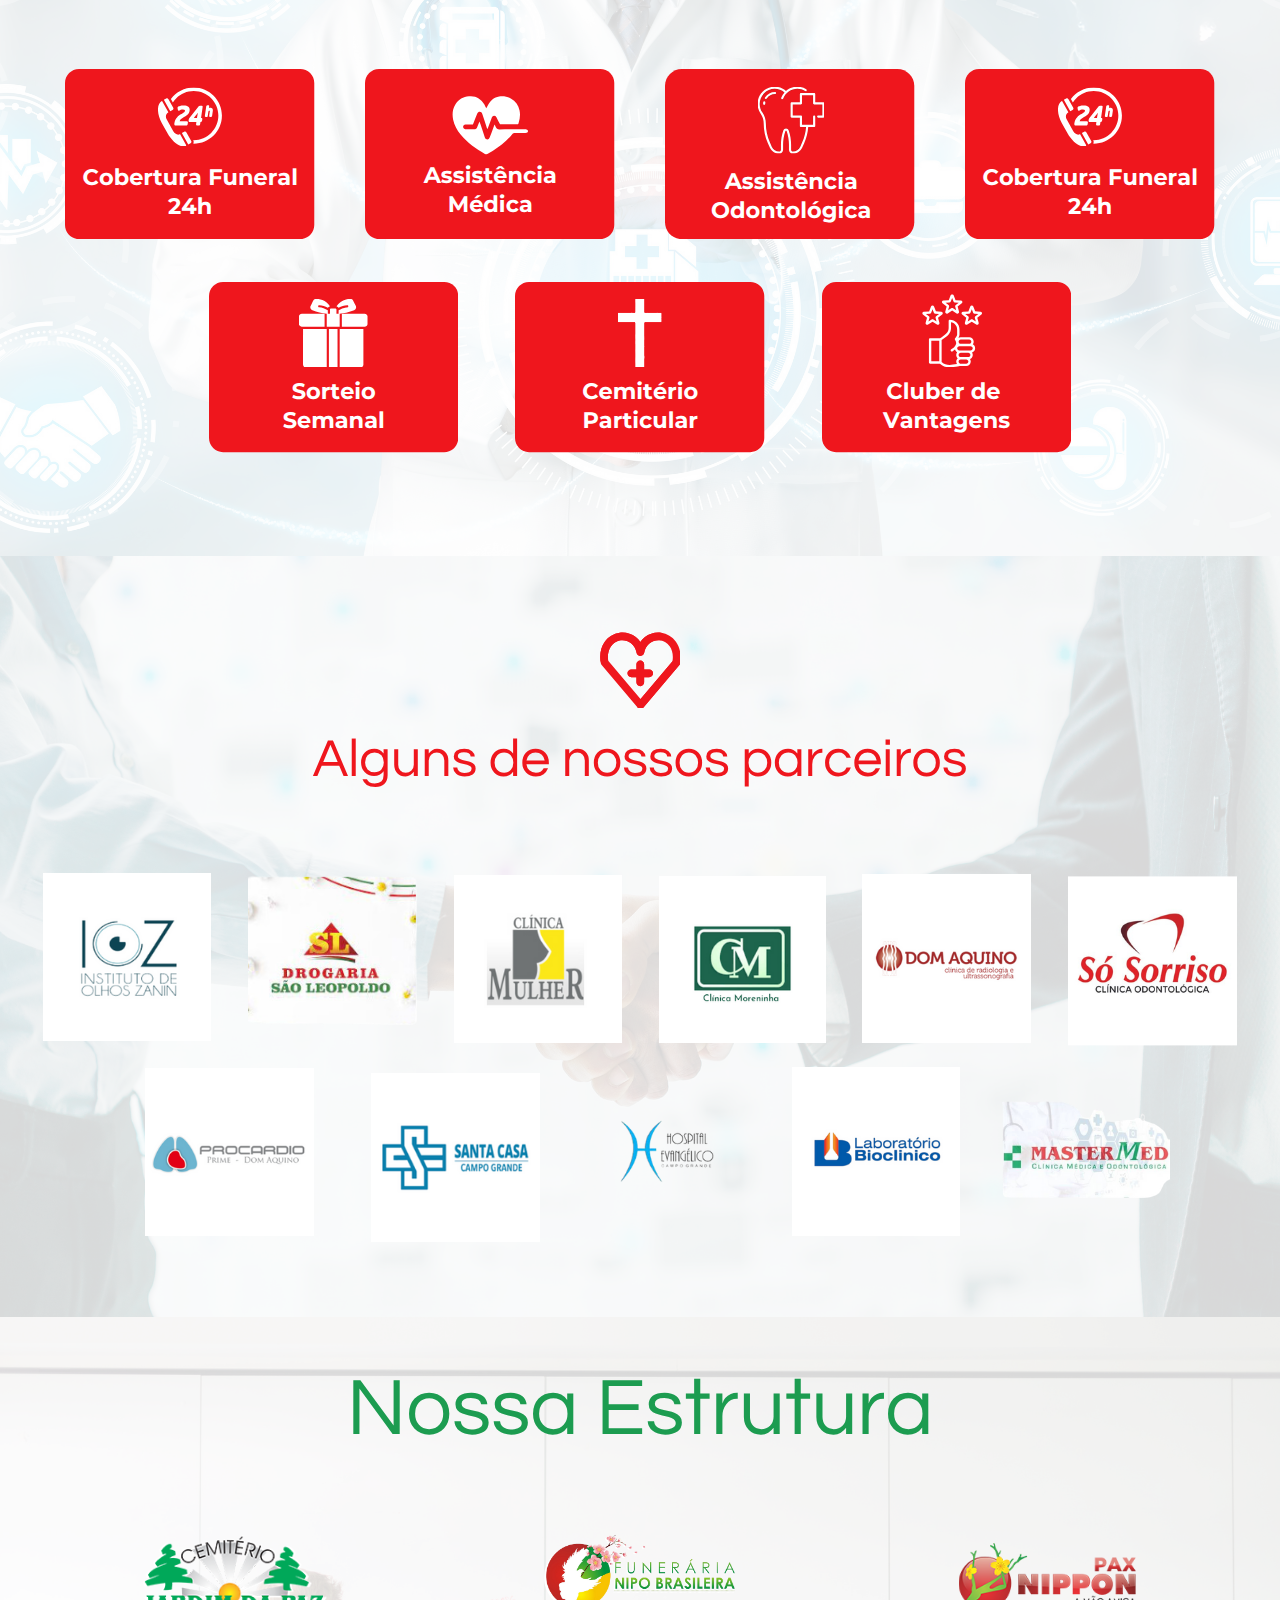
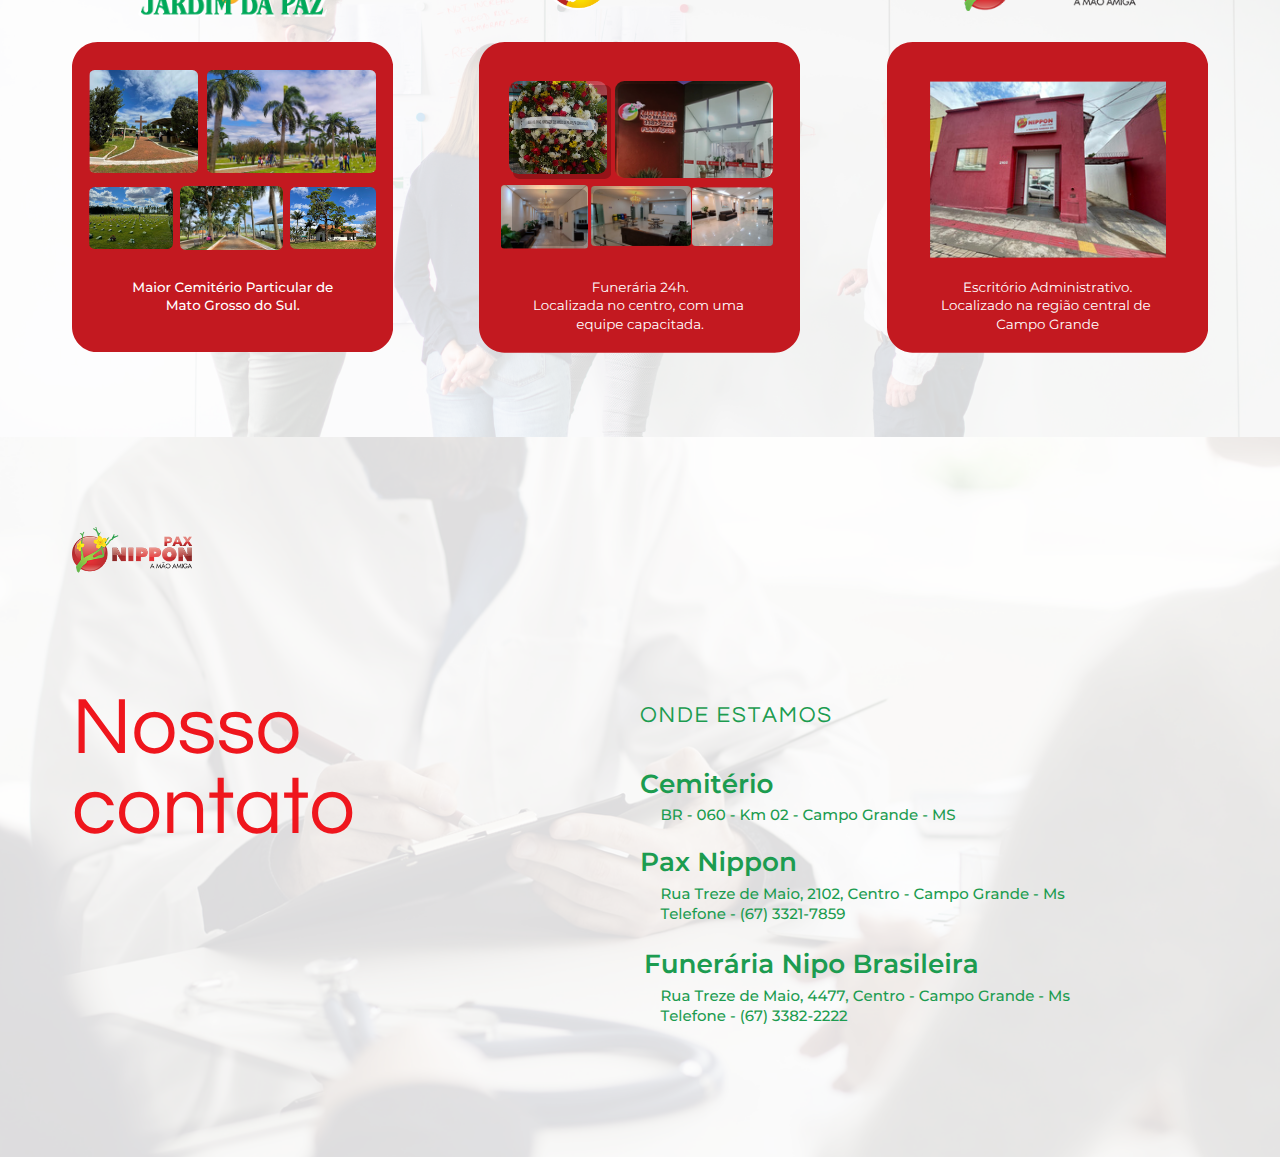
==== commit 18dd9d11: "Add files via upload" ====
--- a/index.html
+++ b/index.html
@@ -1 +1,9237 @@
-<!doctype html><html lang="en"><head><meta charset="utf-8"/><link rel="icon" href="/favicon.ico"/><meta name="viewport" content="width=device-width,initial-scale=1"/><meta name="theme-color" content="#000000"/><meta name="description" content="Web site created using create-react-app"/><link rel="apple-touch-icon" href="/logo192.png"/><link rel="manifest" href="/manifest.json"/><title>React App</title><script defer="defer" src="/static/js/main.331d9824.js"></script><link href="/static/css/main.06084b78.css" rel="stylesheet"></head><body><noscript>You need to enable JavaScript to run this app.</noscript><div id="root"></div></body></html>+<html lang="pt-BR" style="--inner1Vh: 8.24px; --sbw: 0px;">
+
+<head>
+  <base href="/">
+  <meta http-equiv="Content-Type" content="text/html; charset=utf-8">
+  <meta name="viewport" content="width=device-width, initial-scale=1.0">
+  <title>East Forge Medical</title>
+  <meta name="description" content="">
+  <link rel="icon" href="26387fa4f5b1e3f7b6217b27d79bf264.png" type="image/png" sizes="16x16">
+  <link rel="icon" href="2d0b56e7e51cf11036ad8734bdb67e2d.png" type="image/png" sizes="32x32">
+  <meta property="title" content="Vendas Pax">
+  <style>
+    :root {
+      --ffsd: 0px;
+      --1vw: calc((100vw - var(--sbw, 0px)) / 100);
+      --1vh: var(--inner1Vh, 1vh);
+    }
+
+    @media (prefers-reduced-motion: reduce) {
+      .animated {
+        animation: none !important;
+      }
+    }
+
+    html {
+      zoom: var(--rzf, 1);
+      font-size: max(calc(min(var(--1vw, 1vw), 13.66px) * var(--rfso, 1)), var(--minfs, 0px));
+      -webkit-text-size-adjust: 100%;
+      scroll-behavior: smooth;
+    }
+
+    body {
+      font-size: calc(1rem * var(--bfso, 1));
+    }
+
+    body,
+    html,
+    p,
+    ul,
+    ol,
+    li {
+      margin: 0;
+      padding: 0;
+      font-synthesis: none;
+      font-kerning: none;
+      font-variant-ligatures: none;
+      font-feature-settings: "kern" 0, "calt" 0, "liga" 0, "clig" 0, "dlig" 0, "hlig" 0;
+      font-family: unset;
+      -webkit-font-smoothing: subpixel-antialiased;
+      -moz-osx-font-smoothing: grayscale;
+      text-rendering: geometricprecision;
+      white-space: normal;
+    }
+
+    li {
+      text-align: unset;
+    }
+
+    a {
+      text-decoration: none;
+      color: inherit;
+    }
+
+    img {
+      -webkit-user-drag: none;
+      -moz-user-drag: none;
+      -o-user-drag: none;
+      user-drag: none;
+      -webkit-touch-callout: none;
+    }
+
+    @font-face {
+      font-family: YAFdtQi73Xs-0;
+      src: url(fonts/881b8da5ad9b82b143ab37dcdf069c4c.woff2);
+      font-style: normal;
+      font-weight: 400;
+    }
+
+    @font-face {
+      font-family: YAFdtQi73Xs-0;
+      src: url(fonts/527cd5a6be21d4e008281f52ae03e6de.woff2);
+      font-style: normal;
+      font-weight: 700;
+    }
+
+    @font-face {
+      font-family: YAFdtQi73Xs-0;
+      src: url(fonts/e8e51b9875286101e41224d1f8f57146.woff2);
+      font-style: italic;
+      font-weight: 400;
+    }
+
+    @font-face {
+      font-family: YAFdtQi73Xs-0;
+      src: url(fonts/ccfa3463500b1d2425324b3a1a304119.woff2);
+      font-style: italic;
+      font-weight: 700;
+    }
+
+    @font-face {
+      font-family: YAFdtQi73Xs-0;
+      src: url(fonts/b9d3823184fbb6d5a9d5804d114b70ba.woff2);
+      font-style: normal;
+      font-weight: 100;
+    }
+
+    @font-face {
+      font-family: YAFdtQi73Xs-0;
+      src: url(fonts/b33f6386bd461ec492dd56577e13136c.woff2);
+      font-style: italic;
+      font-weight: 100;
+    }
+
+    @font-face {
+      font-family: YAFdtQi73Xs-0;
+      src: url(fonts/b09eaaf9341f54a150766b674dd4dd66.woff2);
+      font-style: normal;
+      font-weight: 200;
+    }
+
+    @font-face {
+      font-family: YAFdtQi73Xs-0;
+      src: url(fonts/c076bd8c37058ebdedabdda5c2d6b111.woff2);
+      font-style: italic;
+      font-weight: 200;
+    }
+
+    @font-face {
+      font-family: YAFdtQi73Xs-0;
+      src: url(fonts/9f211f1e580dd0c34c98242b67b454a1.woff2);
+      font-style: normal;
+      font-weight: 300;
+    }
+
+    @font-face {
+      font-family: YAFdtQi73Xs-0;
+      src: url(fonts/2ffd130498e37c9f925c671e0342f1e6.woff2);
+      font-style: italic;
+      font-weight: 300;
+    }
+
+    @font-face {
+      font-family: YAFdtQi73Xs-0;
+      src: url(fonts/b13d468f88f904752a71651083120b9b.woff2);
+      font-style: normal;
+      font-weight: 500;
+    }
+
+    @font-face {
+      font-family: YAFdtQi73Xs-0;
+      src: url(fonts/2f9ca4e3b153c05839a1665e2deae5bd.woff2);
+      font-style: italic;
+      font-weight: 500;
+    }
+
+    @font-face {
+      font-family: YAFdtQi73Xs-0;
+      src: url(fonts/10bae089b2dee90878d1d146921cad11.woff2);
+      font-style: normal;
+      font-weight: 600;
+    }
+
+    @font-face {
+      font-family: YAFdtQi73Xs-0;
+      src: url(fonts/5300a700676e268371e3693408559b01.woff2);
+      font-style: italic;
+      font-weight: 600;
+    }
+
+    @font-face {
+      font-family: YAFdtQi73Xs-0;
+      src: url(fonts/5da2f7e7b5289e2ae1f44d0ac2886371.woff2);
+      font-style: normal;
+      font-weight: 800;
+    }
+
+    @font-face {
+      font-family: YAFdtQi73Xs-0;
+      src: url(fonts/b76554414c3fa738aad9e680f54c765d.woff2);
+      font-style: italic;
+      font-weight: 800;
+    }
+
+    @font-face {
+      font-family: YAFdtQi73Xs-0;
+      src: url(fonts/5c07b773952ecd9eb4715de302811a45.woff2);
+      font-style: normal;
+      font-weight: 900;
+    }
+
+    @font-face {
+      font-family: YAFdtQi73Xs-0;
+      src: url(fonts/82e327672f883fc5445ed4de237127fd.woff2);
+      font-style: italic;
+      font-weight: 900;
+    }
+
+    @font-face {
+      font-family: YADK4LSvvyE-0;
+      src: url(fonts/1c0556dd4544e7d0bc192e095918ecfb.woff2);
+      font-style: normal;
+      font-weight: 400;
+    }
+
+    @font-face {
+      font-family: YADK4LSvvyE-0;
+      src: url(fonts/1c0556dd4544e7d0bc192e095918ecfb.woff2);
+      font-style: normal;
+      font-weight: 700;
+    }
+
+    @font-face {
+      font-family: YADK4LSvvyE-0;
+      src: url(fonts/1c0556dd4544e7d0bc192e095918ecfb.woff2);
+      font-style: italic;
+      font-weight: 400;
+    }
+
+    @font-face {
+      font-family: YADK4LSvvyE-0;
+      src: url(fonts/1c0556dd4544e7d0bc192e095918ecfb.woff2);
+      font-style: italic;
+      font-weight: 700;
+    }
+
+    @font-face {
+      font-family: YADK4LSvvyE-0;
+      src: url(fonts/1c0556dd4544e7d0bc192e095918ecfb.woff2);
+      font-style: normal;
+      font-weight: 100;
+    }
+
+    @font-face {
+      font-family: YADK4LSvvyE-0;
+      src: url(fonts/1c0556dd4544e7d0bc192e095918ecfb.woff2);
+      font-style: italic;
+      font-weight: 100;
+    }
+
+    @font-face {
+      font-family: YADK4LSvvyE-0;
+      src: url(fonts/1c0556dd4544e7d0bc192e095918ecfb.woff2);
+      font-style: normal;
+      font-weight: 200;
+    }
+
+    @font-face {
+      font-family: YADK4LSvvyE-0;
+      src: url(fonts/1c0556dd4544e7d0bc192e095918ecfb.woff2);
+      font-style: italic;
+      font-weight: 200;
+    }
+
+    @font-face {
+      font-family: YADK4LSvvyE-0;
+      src: url(fonts/1c0556dd4544e7d0bc192e095918ecfb.woff2);
+      font-style: normal;
+      font-weight: 300;
+    }
+
+    @font-face {
+      font-family: YADK4LSvvyE-0;
+      src: url(fonts/1c0556dd4544e7d0bc192e095918ecfb.woff2);
+      font-style: italic;
+      font-weight: 300;
+    }
+
+    @font-face {
+      font-family: YADK4LSvvyE-0;
+      src: url(fonts/1c0556dd4544e7d0bc192e095918ecfb.woff2);
+      font-style: normal;
+      font-weight: 500;
+    }
+
+    @font-face {
+      font-family: YADK4LSvvyE-0;
+      src: url(fonts/1c0556dd4544e7d0bc192e095918ecfb.woff2);
+      font-style: italic;
+      font-weight: 500;
+    }
+
+    @font-face {
+      font-family: YADK4LSvvyE-0;
+      src: url(fonts/1c0556dd4544e7d0bc192e095918ecfb.woff2);
+      font-style: normal;
+      font-weight: 600;
+    }
+
+    @font-face {
+      font-family: YADK4LSvvyE-0;
+      src: url(fonts/1c0556dd4544e7d0bc192e095918ecfb.woff2);
+      font-style: italic;
+      font-weight: 600;
+    }
+
+    @font-face {
+      font-family: YADK4LSvvyE-0;
+      src: url(fonts/1c0556dd4544e7d0bc192e095918ecfb.woff2);
+      font-style: normal;
+      font-weight: 800;
+    }
+
+    @font-face {
+      font-family: YADK4LSvvyE-0;
+      src: url(fonts/1c0556dd4544e7d0bc192e095918ecfb.woff2);
+      font-style: italic;
+      font-weight: 800;
+    }
+
+    @font-face {
+      font-family: YADK4LSvvyE-0;
+      src: url(fonts/1c0556dd4544e7d0bc192e095918ecfb.woff2);
+      font-style: normal;
+      font-weight: 900;
+    }
+
+    @font-face {
+      font-family: YADK4LSvvyE-0;
+      src: url(fonts/1c0556dd4544e7d0bc192e095918ecfb.woff2);
+      font-style: italic;
+      font-weight: 900;
+    }
+
+    @font-face {
+      font-family: YACgEQNAr7w-0;
+      src: url(fonts/91884523e11af72d3074ba377675abaa.woff2);
+      font-style: normal;
+      font-weight: 400;
+    }
+
+    @font-face {
+      font-family: YACgEQNAr7w-0;
+      src: url(fonts/59c3f4da2467c5c0f7a3336e4c2630ce.woff2);
+      font-style: normal;
+      font-weight: 700;
+    }
+
+    @font-face {
+      font-family: YACgEQNAr7w-0;
+      src: url(fonts/91884523e11af72d3074ba377675abaa.woff2);
+      font-style: italic;
+      font-weight: 400;
+    }
+
+    @font-face {
+      font-family: YACgEQNAr7w-0;
+      src: url(fonts/59c3f4da2467c5c0f7a3336e4c2630ce.woff2);
+      font-style: italic;
+      font-weight: 700;
+    }
+
+    @font-face {
+      font-family: YACgEQNAr7w-0;
+      src: url(fonts/91884523e11af72d3074ba377675abaa.woff2);
+      font-style: normal;
+      font-weight: 100;
+    }
+
+    @font-face {
+      font-family: YACgEQNAr7w-0;
+      src: url(fonts/91884523e11af72d3074ba377675abaa.woff2);
+      font-style: italic;
+      font-weight: 100;
+    }
+
+    @font-face {
+      font-family: YACgEQNAr7w-0;
+      src: url(fonts/91884523e11af72d3074ba377675abaa.woff2);
+      font-style: normal;
+      font-weight: 200;
+    }
+
+    @font-face {
+      font-family: YACgEQNAr7w-0;
+      src: url(fonts/91884523e11af72d3074ba377675abaa.woff2);
+      font-style: italic;
+      font-weight: 200;
+    }
+
+    @font-face {
+      font-family: YACgEQNAr7w-0;
+      src: url(fonts/91884523e11af72d3074ba377675abaa.woff2);
+      font-style: normal;
+      font-weight: 300;
+    }
+
+    @font-face {
+      font-family: YACgEQNAr7w-0;
+      src: url(fonts/91884523e11af72d3074ba377675abaa.woff2);
+      font-style: italic;
+      font-weight: 300;
+    }
+
+    @font-face {
+      font-family: YACgEQNAr7w-0;
+      src: url(fonts/91884523e11af72d3074ba377675abaa.woff2);
+      font-style: normal;
+      font-weight: 500;
+    }
+
+    @font-face {
+      font-family: YACgEQNAr7w-0;
+      src: url(fonts/91884523e11af72d3074ba377675abaa.woff2);
+      font-style: italic;
+      font-weight: 500;
+    }
+
+    @font-face {
+      font-family: YACgEQNAr7w-0;
+      src: url(fonts/59c3f4da2467c5c0f7a3336e4c2630ce.woff2);
+      font-style: normal;
+      font-weight: 600;
+    }
+
+    @font-face {
+      font-family: YACgEQNAr7w-0;
+      src: url(fonts/59c3f4da2467c5c0f7a3336e4c2630ce.woff2);
+      font-style: italic;
+      font-weight: 600;
+    }
+
+    @font-face {
+      font-family: YACgEQNAr7w-0;
+      src: url(fonts/59c3f4da2467c5c0f7a3336e4c2630ce.woff2);
+      font-style: normal;
+      font-weight: 800;
+    }
+
+    @font-face {
+      font-family: YACgEQNAr7w-0;
+      src: url(fonts/59c3f4da2467c5c0f7a3336e4c2630ce.woff2);
+      font-style: italic;
+      font-weight: 800;
+    }
+
+    @font-face {
+      font-family: YACgEQNAr7w-0;
+      src: url(fonts/59c3f4da2467c5c0f7a3336e4c2630ce.woff2);
+      font-style: normal;
+      font-weight: 900;
+    }
+
+    @font-face {
+      font-family: YACgEQNAr7w-0;
+      src: url(fonts/59c3f4da2467c5c0f7a3336e4c2630ce.woff2);
+      font-style: italic;
+      font-weight: 900;
+    }
+
+    @font-face {
+      font-family: YAFdJjbTu24-1;
+      src: url(fonts/325651f1111659cbaa0ee104bce3f541.woff2);
+      font-style: normal;
+      font-weight: 400;
+    }
+
+    @font-face {
+      font-family: YAFdJjbTu24-1;
+      src: url(fonts/57532649ffd83cbc0c6c560d8880b5a9.woff2);
+      font-style: normal;
+      font-weight: 700;
+    }
+
+    @font-face {
+      font-family: YAFdJjbTu24-1;
+      src: url(fonts/ba32208f5beb64f12ef0f027b0aa7b8f.woff2);
+      font-style: italic;
+      font-weight: 400;
+    }
+
+    @font-face {
+      font-family: YAFdJjbTu24-1;
+      src: url(fonts/1cf20a332bb5fa921b7062b605d9386b.woff2);
+      font-style: italic;
+      font-weight: 700;
+    }
+
+    @font-face {
+      font-family: YAFdJjbTu24-1;
+      src: url(fonts/cf602bf421f390c8e2f000174c51e331.woff2);
+      font-style: normal;
+      font-weight: 100;
+    }
+
+    @font-face {
+      font-family: YAFdJjbTu24-1;
+      src: url(fonts/5905bc789fc21caf82fbdd333c500130.woff2);
+      font-style: italic;
+      font-weight: 100;
+    }
+
+    @font-face {
+      font-family: YAFdJjbTu24-1;
+      src: url(fonts/0e4f5092a8164f94a696d942cc989ff7.woff2);
+      font-style: normal;
+      font-weight: 200;
+    }
+
+    @font-face {
+      font-family: YAFdJjbTu24-1;
+      src: url(fonts/59629bda565b78a6ae5542e65ff8396d.woff2);
+      font-style: italic;
+      font-weight: 200;
+    }
+
+    @font-face {
+      font-family: YAFdJjbTu24-1;
+      src: url(fonts/402fd6ca427ccc7a7e69904c83b73716.woff2);
+      font-style: normal;
+      font-weight: 300;
+    }
+
+    @font-face {
+      font-family: YAFdJjbTu24-1;
+      src: url(fonts/c2aedaa13f13befccb85dc5247d79319.woff2);
+      font-style: italic;
+      font-weight: 300;
+    }
+
+    @font-face {
+      font-family: YAFdJjbTu24-1;
+      src: url(fonts/b79740772ac87fd53b27808583c444a0.woff2);
+      font-style: normal;
+      font-weight: 500;
+    }
+
+    @font-face {
+      font-family: YAFdJjbTu24-1;
+      src: url(fonts/f1a73c1fc2744c098f7ea57186243d56.woff2);
+      font-style: italic;
+      font-weight: 500;
+    }
+
+    @font-face {
+      font-family: YAFdJjbTu24-1;
+      src: url(fonts/668e204ecea8e06c27fb74af58a48107.woff2);
+      font-style: normal;
+      font-weight: 600;
+    }
+
+    @font-face {
+      font-family: YAFdJjbTu24-1;
+      src: url(fonts/ba4a8b8af299bfd725ccfa4b44a5a262.woff2);
+      font-style: italic;
+      font-weight: 600;
+    }
+
+    @font-face {
+      font-family: YAFdJjbTu24-1;
+      src: url(fonts/580d73e66ecb72836c076f7a56bd21cd.woff2);
+      font-style: normal;
+      font-weight: 800;
+    }
+
+    @font-face {
+      font-family: YAFdJjbTu24-1;
+      src: url(fonts/4c478d46f16ac63b8814bb4454187a3e.woff2);
+      font-style: italic;
+      font-weight: 800;
+    }
+
+    @font-face {
+      font-family: YAFdJjbTu24-1;
+      src: url(fonts/4d54c91165acb22f3119c5daf01989b6.woff2);
+      font-style: normal;
+      font-weight: 900;
+    }
+
+    @font-face {
+      font-family: YAFdJjbTu24-1;
+      src: url(fonts/40d2ed8c32cb27fcee113f357cd026d8.woff2);
+      font-style: italic;
+      font-weight: 900;
+    }
+
+    @font-face {
+      font-family: YACgEZ1cb1Q-0;
+      src: url(fonts/f8f199f09526f79e87644ed227e0f651.woff2);
+      font-style: normal;
+      font-weight: 400;
+    }
+
+    @font-face {
+      font-family: YACgEZ1cb1Q-0;
+      src: url(fonts/98c4d2c0223fc8474641c77f923528e9.woff2);
+      font-style: normal;
+      font-weight: 700;
+    }
+
+    @font-face {
+      font-family: YACgEZ1cb1Q-0;
+      src: url(fonts/d257a7100844bc3f98c9021168b6249e.woff2);
+      font-style: italic;
+      font-weight: 400;
+    }
+
+    @font-face {
+      font-family: YACgEZ1cb1Q-0;
+      src: url(fonts/1060345c54d396e76d73f1da7ee200bd.woff2);
+      font-style: italic;
+      font-weight: 700;
+    }
+
+    @font-face {
+      font-family: YACgEZ1cb1Q-0;
+      src: url(fonts/f8f199f09526f79e87644ed227e0f651.woff2);
+      font-style: normal;
+      font-weight: 100;
+    }
+
+    @font-face {
+      font-family: YACgEZ1cb1Q-0;
+      src: url(fonts/d257a7100844bc3f98c9021168b6249e.woff2);
+      font-style: italic;
+      font-weight: 100;
+    }
+
+    @font-face {
+      font-family: YACgEZ1cb1Q-0;
+      src: url(fonts/f8f199f09526f79e87644ed227e0f651.woff2);
+      font-style: normal;
+      font-weight: 200;
+    }
+
+    @font-face {
+      font-family: YACgEZ1cb1Q-0;
+      src: url(fonts/d257a7100844bc3f98c9021168b6249e.woff2);
+      font-style: italic;
+      font-weight: 200;
+    }
+
+    @font-face {
+      font-family: YACgEZ1cb1Q-0;
+      src: url(fonts/f8f199f09526f79e87644ed227e0f651.woff2);
+      font-style: normal;
+      font-weight: 300;
+    }
+
+    @font-face {
+      font-family: YACgEZ1cb1Q-0;
+      src: url(fonts/d257a7100844bc3f98c9021168b6249e.woff2);
+      font-style: italic;
+      font-weight: 300;
+    }
+
+    @font-face {
+      font-family: YACgEZ1cb1Q-0;
+      src: url(fonts/f8f199f09526f79e87644ed227e0f651.woff2);
+      font-style: normal;
+      font-weight: 500;
+    }
+
+    @font-face {
+      font-family: YACgEZ1cb1Q-0;
+      src: url(fonts/d257a7100844bc3f98c9021168b6249e.woff2);
+      font-style: italic;
+      font-weight: 500;
+    }
+
+    @font-face {
+      font-family: YACgEZ1cb1Q-0;
+      src: url(fonts/98c4d2c0223fc8474641c77f923528e9.woff2);
+      font-style: normal;
+      font-weight: 600;
+    }
+
+    @font-face {
+      font-family: YACgEZ1cb1Q-0;
+      src: url(fonts/1060345c54d396e76d73f1da7ee200bd.woff2);
+      font-style: italic;
+      font-weight: 600;
+    }
+
+    @font-face {
+      font-family: YACgEZ1cb1Q-0;
+      src: url(fonts/98c4d2c0223fc8474641c77f923528e9.woff2);
+      font-style: normal;
+      font-weight: 800;
+    }
+
+    @font-face {
+      font-family: YACgEZ1cb1Q-0;
+      src: url(fonts/1060345c54d396e76d73f1da7ee200bd.woff2);
+      font-style: italic;
+      font-weight: 800;
+    }
+
+    @font-face {
+      font-family: YACgEZ1cb1Q-0;
+      src: url(fonts/98c4d2c0223fc8474641c77f923528e9.woff2);
+      font-style: normal;
+      font-weight: 900;
+    }
+
+    @font-face {
+      font-family: YACgEZ1cb1Q-0;
+      src: url(fonts/1060345c54d396e76d73f1da7ee200bd.woff2);
+      font-style: italic;
+      font-weight: 900;
+    }
+
+    @media (max-width: 375px) {
+      #DlqHGbykHaxiELJE {
+        grid-area: 2 / 2 / 3 / 3;
+        position: relative;
+      }
+
+      #fZOvcWLEeki8nXYt {
+        grid-template-columns: 0 429.36066508%;
+        left: -164.68033254%;
+        grid-template-rows: 0 100%;
+      }
+
+      #rqeXXF01VHhQz3KU {
+        grid-area: 2 / 2 / 3 / 5;
+        position: relative;
+      }
+
+      #wsK1A8a9rm7Vjf1v {
+        font-size: max(calc(12px * var(--rfso, var(--bfso, 1))), calc(9.72448727em - var(--ffsd)));
+      }
+
+      #rhkaXhjuDZLE09oI {
+        --first-font-size: max(calc(12px * var(--rfso, var(--bfso, 1))), 9.72448727em);
+        --last-font-size: var(--first-font-size);
+        margin-top: calc(var(--first-font-size) * 0.1);
+        margin-bottom: calc(var(--last-font-size) * 0.1);
+      }
+
+      #SdyvFFiyyrb5XOhp {
+        min-width: 91.6rem;
+      }
+
+      #wahCQH4H3UUFRZro {
+        grid-area: 2 / 2 / 3 / 6;
+        position: relative;
+      }
+
+      #dFO5rCMOQLej9QrO {
+        font-size: max(calc(12px * var(--rfso, var(--bfso, 1))), calc(4.69333867em - var(--ffsd)));
+      }
+
+      #uUa8HkkV7g0luEdG {
+        --first-font-size: max(calc(12px * var(--rfso, var(--bfso, 1))), 4.69333867em);
+        --last-font-size: var(--first-font-size);
+        margin-top: calc(var(--first-font-size) * -0.1);
+        margin-bottom: calc(var(--last-font-size) * -0.1);
+      }
+
+      #ElkfEC4qg2TYemkB {
+        min-width: 91.6rem;
+      }
+
+      #U9FPC01CmRZ8Lj2N {
+        grid-area: 4 / 3 / 5 / 7;
+        position: relative;
+      }
+
+      #F566RQeerVm3EpLO {
+        grid-area: 2 / 2 / 5 / 5;
+        position: relative;
+      }
+
+      #PmCRQwqsiwoaUTih {
+        font-size: max(calc(12px * var(--rfso, var(--bfso, 1))), calc(4.97784em - var(--ffsd)));
+      }
+
+      #GLvIICiX21KmUFMZ {
+        --first-font-size: max(calc(12px * var(--rfso, var(--bfso, 1))), 4.97784em);
+        --last-font-size: var(--first-font-size);
+        margin-top: calc(var(--first-font-size) * 0.025);
+        margin-bottom: calc(var(--last-font-size) * 0.025);
+      }
+
+      #mnOJfnixb8CDfd1S {
+        min-width: 65.34248607rem;
+      }
+
+      #PM2mfH5t9cVAz8EJ {
+        grid-area: 3 / 3 / 4 / 4;
+        position: relative;
+      }
+
+      #GQC5cKtJFwFIlSpE {
+        grid-template-columns: 0 2.3448748rem 65.20915274rem 2.3448748rem;
+        grid-template-rows: 0 minmax(5.1126915rem, max-content) minmax(5.848892rem, max-content) minmax(5.1126915rem, max-content);
+      }
+
+      #qKK1xO4HnKWtbG19 {
+        grid-area: 4 / 3 / 5 / 6;
+        grid-template-columns: 0 0 0 69.89890235rem 21.56776432rem 0;
+        grid-template-rows: 0 minmax(21.39364758rem, max-content) minmax(2.57540742rem, max-content) minmax(23.78731372rem, max-content) minmax(10.15390044rem, max-content) minmax(16.07427501rem, max-content);
+      }
+
+      #VN6uqe7mP230vPtl {
+        grid-area: 4 / 3 / 5 / 6;
+        position: relative;
+      }
+
+      #ofXoZEEtHq4crx5i {
+        grid-area: 6 / 4 / 7 / 7;
+        position: relative;
+        clip-path: polygon(calc(0% + 0%) calc((0.00152103 * 91.46666667rem) + 0%), calc(100% - (0% + 0%)) calc((0.00152103 * 91.46666667rem) + 0%), calc(100% - (0% + 0%)) calc(100% - ((0 * 91.46666667rem) + 0%)), calc(0% + 0%) calc(100% - ((0 * 91.46666667rem) + 0%)));
+        margin-left: 0%;
+        margin-right: 0%;
+        margin-bottom: 0%;
+        margin-top: -0.15210323%;
+      }
+
+      #K86j4FIF226dfSYy {
+        grid-template-columns: 4.26666667rem 0 0 50.30085565rem 41.16581102rem 0 4.26666667rem;
+        grid-template-rows: minmax(4.26666667rem, max-content) minmax(19.4344215rem, max-content) minmax(34.46209151rem, max-content) minmax(73.98454417rem, max-content) minmax(6.4rem, max-content) minmax(102.84978038rem, max-content);
+      }
+
+      #nINMKWPfFnbi36GN {
+        min-height: calc(calc(11.044719 * var(--1vh, 1vh)) - 5.5223595px);
+      }
+
+      #pwBm7PqkIErkhcYM {
+        grid-area: 2 / 2 / 3 / 3;
+        position: relative;
+      }
+
+      #rebJFmByEFX56yaS {
+        grid-template-columns: 0 337.32208835%;
+        left: -118.66104418%;
+        grid-template-rows: 0 100%;
+      }
+
+      #hhonpj1d3LOBWtqe {
+        grid-area: 2 / 4 / 3 / 5;
+        position: relative;
+      }
+
+      #uCSrB6vgdVqjPtdv {
+        font-size: max(calc(12px * var(--rfso, var(--bfso, 1))), calc(11.3615355em - var(--ffsd)));
+      }
+
+      #GP159CePuG5fJSwC {
+        --first-font-size: max(calc(12px * var(--rfso, var(--bfso, 1))), 11.3615355em);
+        --last-font-size: var(--first-font-size);
+        margin-top: calc(var(--first-font-size) * 0.1);
+        margin-bottom: calc(var(--last-font-size) * 0.1);
+      }
+
+      #eGCcKgstPKJI0f1U {
+        min-width: 91.6rem;
+      }
+
+      #reTmgcyRzXZcSQik {
+        grid-area: 4 / 2 / 5 / 6;
+        position: relative;
+      }
+
+      #LawKP470ibymRHKo {
+        font-size: max(calc(12px * var(--rfso, var(--bfso, 1))), calc(4.40187914em - var(--ffsd)));
+      }
+
+      #OBdzIpw8oFJESAGR {
+        --first-font-size: max(calc(12px * var(--rfso, var(--bfso, 1))), 4.40187914em);
+        --last-font-size: var(--first-font-size);
+        margin-top: calc(var(--first-font-size) * -0.2);
+        margin-bottom: calc(var(--last-font-size) * -0.2);
+      }
+
+      #lLwW9RWDkxvy31Ti {
+        min-width: 91.6rem;
+      }
+
+      #WXQwRa9TPAXbVEXi {
+        grid-area: 6 / 3 / 7 / 7;
+        position: relative;
+      }
+
+      #BpeVlEc2CgWe7Aul {
+        grid-template-columns: 0 0 35.6565721rem 20.15352246rem 35.6565721rem 0;
+        grid-template-rows: 0 minmax(18.83438281rem, max-content) minmax(9.52552355rem, max-content) minmax(13.54648087rem, max-content) minmax(3.29203751rem, max-content) minmax(12.63458725rem, max-content);
+      }
+
+      #ozDQLOCoNfYuAbKi {
+        grid-area: 2 / 2 / 3 / 5;
+        position: relative;
+      }
+
+      #wWrV6M1CFiWYDE60 {
+        font-size: max(calc(12px * var(--rfso, var(--bfso, 1))), calc(10.77290667em - var(--ffsd)));
+      }
+
+      #wqNhcDEtzhovkEvo {
+        --first-font-size: max(calc(12px * var(--rfso, var(--bfso, 1))), 10.77290667em);
+        --last-font-size: var(--first-font-size);
+        margin-top: calc(var(--first-font-size) * 0.025);
+        margin-bottom: calc(var(--last-font-size) * 0.025);
+      }
+
+      #Twk7E0FG0CkZiZue {
+        min-width: 89.0014586rem;
+      }
+
+      #i09liZVoIlTPJZS8 {
+        grid-area: 2 / 2 / 3 / 7;
+        position: relative;
+      }
+
+      #EGcp4PYywj1EAFMS {
+        font-size: calc(4.30914667em - var(--ffsd));
+      }
+
+      #UpAUatGCy6Og5AE1 {
+        --first-font-size: 4.30914667em;
+        --last-font-size: var(--first-font-size);
+        margin-top: calc(var(--first-font-size) * 0.025);
+        margin-bottom: calc(var(--last-font-size) * 0.025);
+      }
+
+      #St05ddmosaRmbeYg {
+        min-width: 25.94568743rem;
+      }
+
+      #jeQ60p7LSl9sgQbi {
+        grid-area: 4 / 4 / 6 / 5;
+        position: relative;
+      }
+
+      #rtc1io1FR2SHRDL6 {
+        font-size: calc(14.65104em - var(--ffsd));
+      }
+
+      #DIwd0vZP4d0KSaEW {
+        --first-font-size: 14.65104em;
+        --last-font-size: var(--first-font-size);
+        margin-top: calc(var(--first-font-size) * 0.025);
+        margin-bottom: calc(var(--last-font-size) * 0.025);
+      }
+
+      #h8FCpR6CUJWST8Tt {
+        min-width: 67.73720014rem;
+      }
+
+      #y02NizBFsKxFSXWE {
+        grid-area: 5 / 3 / 7 / 6;
+        position: relative;
+      }
+
+      #U9f7hfQonZgYPdMr {
+        grid-template-columns: 0 20.50146416rem 41.7915127rem 25.8123541rem 0 0.76279431rem;
+        grid-template-rows: 0 minmax(12.805312rem, max-content) minmax(8.17220631rem, max-content) minmax(2.50772867rem, max-content) minmax(2.50772867rem, max-content) minmax(15.02482333rem, max-content);
+      }
+
+      #PN52q90qRaNBOanZ {
+        grid-area: 4 / 3 / 5 / 4;
+        position: relative;
+      }
+
+      #e9SmTQbx4ASuRcR9 {
+        grid-template-columns: 4.26666667rem 0 88.86812527rem 2.5985414rem 4.26666667rem;
+        grid-template-rows: minmax(34.18954113rem, max-content) minmax(57.83301198rem, max-content) minmax(22.42117842rem, max-content) minmax(41.01779898rem, max-content) minmax(34.18954113rem, max-content);
+      }
+
+      #vNGCGpxkiOfxAtj6 {
+        min-height: calc(calc(8.67715182 * var(--1vh, 1vh)) - 4.33857591px);
+      }
+
+      #H0DLOAmkx58pE05p {
+        grid-area: 2 / 2 / 3 / 3;
+        position: relative;
+      }
+
+      #JhD913Nd5WwIVjae {
+        grid-template-columns: 0 785.70651308%;
+        left: -342.85325654%;
+        grid-template-rows: 0 100%;
+      }
+
+      #q9E0xruqvAeRuXxk {
+        font-size: max(calc(12px * var(--rfso, var(--bfso, 1))), calc(4.693328em - var(--ffsd)));
+      }
+
+      #PB4jhN1pAfUvu7hN {
+        --first-font-size: max(calc(12px * var(--rfso, var(--bfso, 1))), 4.693328em);
+        --last-font-size: var(--first-font-size);
+        margin-top: calc(var(--first-font-size) * 0.1);
+        margin-bottom: calc(var(--last-font-size) * 0.1);
+      }
+
+      #e9hCqFqtqUFzQQIy {
+        min-width: 91.6rem;
+      }
+
+      #miE58KmR1QrqfuAT {
+        grid-area: 2 / 2 / 3 / 4;
+        position: relative;
+      }
+
+      #s16tVFteSgopU40r {
+        font-size: max(calc(12px * var(--rfso, var(--bfso, 1))), calc(4.90666667em - var(--ffsd)));
+      }
+
+      #VNLsOG0pe3lKX6IJ {
+        --first-font-size: max(calc(12px * var(--rfso, var(--bfso, 1))), 4.90666667em);
+        --last-font-size: var(--first-font-size);
+        margin-top: calc(var(--first-font-size) * -0.05);
+        margin-bottom: calc(var(--last-font-size) * -0.05);
+      }
+
+      #bZsNHhL9QbUxk6CZ {
+        min-width: 91.6rem;
+      }
+
+      #aTssP3WHZtPHRI1c {
+        grid-area: 4 / 3 / 5 / 5;
+        position: relative;
+      }
+
+      #Dv8qfX94k73fnMFR {
+        grid-area: 2 / 2 / 3 / 5;
+        grid-template-columns: 0 0 91.46666667rem 0;
+        grid-template-rows: 0 minmax(2.09730411rem, max-content) minmax(8.92803808rem, max-content) minmax(2.50469592rem, max-content);
+      }
+
+      #zvtV1p8LEhdR948p {
+        grid-area: 2 / 2 / 3 / 5;
+        position: relative;
+      }
+
+      #keXri3xAoJo8CaqT {
+        grid-area: 2 / 2 / 7 / 7;
+        position: relative;
+      }
+
+      #tbAVMJUTG4HZAfst {
+        grid-area: 3 / 4 / 4 / 5;
+        position: relative;
+      }
+
+      #zYktSh9cihHHk6xR {
+        font-size: max(calc(12px * var(--rfso, var(--bfso, 1))), calc(6.40002667em - var(--ffsd)));
+      }
+
+      #pvKAgkBbdfgOugZs {
+        --first-font-size: max(calc(12px * var(--rfso, var(--bfso, 1))), 6.40002667em);
+        --last-font-size: var(--first-font-size);
+        margin-top: calc(var(--first-font-size) * -0.05);
+        margin-bottom: calc(var(--last-font-size) * -0.05);
+      }
+
+      #IQ8VL7E5qkVeSpvL {
+        min-width: 62.10524172rem;
+      }
+
+      #J64G54L1poKLw1FB {
+        grid-area: 5 / 3 / 6 / 6;
+        position: relative;
+      }
+
+      #Kn3CeQrTvXWRgBTR {
+        grid-area: 2 / 2 / 3 / 6;
+        grid-template-columns: 0 4.48931296rem 21.86635069rem 18.23920701rem 21.86635069rem 4.48931296rem;
+        grid-template-rows: 0 minmax(5.33769743rem, max-content) minmax(16.84846748rem, max-content) minmax(4.91959301rem, max-content) minmax(15.89333067rem, max-content) minmax(5.4210725rem, max-content);
+      }
+
+      #Xj2ISKQ90GLzct4k {
+        grid-area: 2 / 2 / 7 / 7;
+        position: relative;
+      }
+
+      #fEhmylEkSQdSorLb {
+        grid-area: 3 / 4 / 4 / 5;
+        position: relative;
+      }
+
+      #bkwMzZTMwfSs3wqI {
+        font-size: max(calc(12px * var(--rfso, var(--bfso, 1))), calc(6.40002667em - var(--ffsd)));
+      }
+
+      #mmeV69RSyRxxNeIp {
+        font-size: max(calc(12px * var(--rfso, var(--bfso, 1))), calc(6.40002667em - var(--ffsd)));
+      }
+
+      #IkqVTsNHxPFfabbO {
+        --first-font-size: max(calc(12px * var(--rfso, var(--bfso, 1))), 6.40002667em);
+        --last-font-size: var(--first-font-size);
+        margin-top: calc(var(--first-font-size) * -0.05);
+        margin-bottom: calc(var(--last-font-size) * -0.05);
+      }
+
+      #enKczVtQDdFA7XEJ {
+        min-width: 62.10524172rem;
+      }
+
+      #rI3p75sBB80SHOQI {
+        grid-area: 5 / 3 / 6 / 6;
+        position: relative;
+      }
+
+      #HEcCOZJMxLM4YLzf {
+        grid-area: 4 / 3 / 5 / 7;
+        grid-template-columns: 0 4.45499569rem 20.2107576rem 21.61902773rem 20.14212306rem 4.52363023rem;
+        grid-template-rows: 0 minmax(7.71773961rem, max-content) minmax(16.75474649rem, max-content) minmax(2.2678728rem, max-content) minmax(15.89333067rem, max-content) minmax(5.78647151rem, max-content);
+      }
+
+      #l2GBzP3sewMfC8Bb {
+        grid-area: 2 / 2 / 7 / 7;
+        position: relative;
+      }
+
+      #NMsYQ30ikQG5XCks {
+        stroke-width: calc(100rem * 0.0 / 375.0);
+      }
+
+      #vo9XMwl6MI5ZC4dc {
+        grid-area: 2 / 2 / 5 / 5;
+        position: relative;
+      }
+
+      #i9KKO2W7jrbDaOOE {
+        grid-area: 3 / 3 / 4 / 4;
+        position: relative;
+      }
+
+      #oQPJisP8wxSGgNJd {
+        grid-template-columns: 0 0.04274294rem 18.80317723rem 0.22207718rem;
+        grid-template-rows: 0 minmax(0.04330129rem, max-content) minmax(18.75616929rem, max-content) minmax(0.22085678rem, max-content);
+      }
+
+      #Lt4XMSHgfgNGDm76 {
+        font-size: max(calc(12px * var(--rfso, var(--bfso, 1))), calc(6.40002667em - var(--ffsd)));
+      }
+
+      #xnXRkyqoIZFw1i3c {
+        --first-font-size: max(calc(12px * var(--rfso, var(--bfso, 1))), 6.40002667em);
+        --last-font-size: var(--first-font-size);
+        margin-top: calc(var(--first-font-size) * -0.05);
+        margin-bottom: calc(var(--last-font-size) * -0.05);
+      }
+
+      #XtRvsTdBHrY6uMuW {
+        min-width: 62.10524172rem;
+      }
+
+      #ZlXCWK7aYBrIdgD1 {
+        grid-area: 5 / 3 / 6 / 6;
+        position: relative;
+      }
+
+      #ynFZ8gPmHtUtMv79 {
+        grid-area: 6 / 4 / 7 / 8;
+        grid-template-columns: 0 4.75526715rem 21.45195552rem 19.06799735rem 21.45195552rem 4.22335877rem;
+        grid-template-rows: 0 minmax(5.18975318rem, max-content) minmax(19.02032736rem, max-content) minmax(4.21131029rem, max-content) minmax(15.89333067rem, max-content) minmax(4.10543958rem, max-content);
+      }
+
+      #JAwF0wUV72kwt255 {
+        grid-area: 2 / 2 / 9 / 9;
+        position: relative;
+      }
+
+      #Uo4s2rK8KoLWpEYv {
+        grid-area: 3 / 5 / 5 / 7;
+        position: relative;
+      }
+
+      #gAF2aFAP3FjOuYf1 {
+        grid-area: 4 / 4 / 7 / 6;
+        position: relative;
+      }
+
+      #u6UblRiDotnaNB7r {
+        font-size: calc(6.40002667em - var(--ffsd));
+      }
+
+      #VVXKITODNE4S4Lmo {
+        --first-font-size: 6.40002667em;
+        --last-font-size: var(--first-font-size);
+        margin-top: calc(var(--first-font-size) * -0.05);
+        margin-bottom: calc(var(--last-font-size) * -0.05);
+      }
+
+      #aQbHntuii2QwZZUK {
+        min-width: 62.10524172rem;
+      }
+
+      #qobWhcRcwGYYGftn {
+        grid-area: 6 / 3 / 8 / 8;
+        position: relative;
+      }
+
+      #X1UgmRSOtSwevN8L {
+        grid-area: 8 / 5 / 9 / 9;
+        grid-template-columns: 0 4.48931296rem 12.12690443rem 9.73944625rem 3.73162874rem 14.50757828rem 21.86635069rem 4.48931296rem;
+        grid-template-rows: 0 minmax(5.33769743rem, max-content) minmax(10.75741543rem, max-content) minmax(6.09105205rem, max-content) minmax(4.91959301rem, max-content) minmax(10.27984702rem, max-content) minmax(5.61348364rem, max-content) minmax(5.4210725rem, max-content);
+      }
+
+      #fzLMclmDIXVMMlAx {
+        grid-area: 4 / 3 / 5 / 6;
+        grid-template-columns: 10.25806618rem 0 0 0 70.95053431rem 0 0 0 10.25806618rem;
+        grid-template-rows: 0 minmax(48.42016108rem, max-content) minmax(6.4rem, max-content) minmax(48.42016108rem, max-content) minmax(6.4rem, max-content) minmax(48.42016108rem, max-content) minmax(6.4rem, max-content) minmax(48.42016108rem, max-content);
+      }
+
+      #ukbApl7GJVAJnuCU {
+        grid-area: 4 / 3 / 5 / 6;
+        position: relative;
+      }
+
+      #XgIasJVcEuOmWi6o {
+        grid-area: 2 / 2 / 7 / 7;
+        position: relative;
+      }
+
+      #DkOOw42IKNA75oAJ {
+        grid-area: 3 / 4 / 4 / 5;
+        position: relative;
+      }
+
+      #K9c9HggRbN6TArgL {
+        font-size: max(calc(12px * var(--rfso, var(--bfso, 1))), calc(6.40002667em - var(--ffsd)));
+      }
+
+      #NYjibc9ktgz4QP2n {
+        font-size: max(calc(12px * var(--rfso, var(--bfso, 1))), calc(6.40002667em - var(--ffsd)));
+      }
+
+      #misF6WHnyBvji2mp {
+        --first-font-size: max(calc(12px * var(--rfso, var(--bfso, 1))), 6.40002667em);
+        --last-font-size: var(--first-font-size);
+        margin-top: calc(var(--first-font-size) * -0.05);
+        margin-bottom: calc(var(--last-font-size) * -0.05);
+      }
+
+      #D6yCVct6kHYS9wzs {
+        min-width: 62.10524172rem;
+      }
+
+      #y6llSuuBx28E3kbY {
+        grid-area: 5 / 3 / 6 / 6;
+        position: relative;
+      }
+
+      #For5cklG4uR8PZzU {
+        grid-area: 2 / 2 / 3 / 5;
+        grid-template-columns: 0 4.48931296rem 21.22804531rem 19.51581777rem 21.22804531rem 4.48931296rem;
+        grid-template-rows: 0 minmax(4.69426277rem, max-content) minmax(19.51581777rem, max-content) minmax(2.89567738rem, max-content) minmax(15.89333067rem, max-content) minmax(5.4210725rem, max-content);
+      }
+
+      #tySI1DSG8ihy8kwd {
+        grid-area: 2 / 2 / 7 / 7;
+        position: relative;
+      }
+
+      #iH15pQBoWa433Nv3 {
+        grid-area: 3 / 4 / 4 / 5;
+        position: relative;
+      }
+
+      #G6UJ6Hzf4OY4vNsU {
+        font-size: max(calc(12px * var(--rfso, var(--bfso, 1))), calc(6.40002667em - var(--ffsd)));
+      }
+
+      #LlIXX97DaFZ9sewD {
+        --first-font-size: max(calc(12px * var(--rfso, var(--bfso, 1))), 6.40002667em);
+        --last-font-size: var(--first-font-size);
+        margin-top: calc(var(--first-font-size) * -0.05);
+        margin-bottom: calc(var(--last-font-size) * -0.05);
+      }
+
+      #LtADx6tjgxort1xn {
+        min-width: 62.10524172rem;
+      }
+
+      #LcHUhj1TpQb746Po {
+        grid-area: 5 / 3 / 6 / 6;
+        position: relative;
+      }
+
+      #OwrhoilOb6npSY1A {
+        grid-area: 4 / 3 / 5 / 6;
+        grid-template-columns: 0 4.48931296rem 24.65575003rem 12.66040832rem 24.65575003rem 4.48931296rem;
+        grid-template-rows: 0 minmax(4.65732638rem, max-content) minmax(19.55275416rem, max-content) minmax(2.89567738rem, max-content) minmax(15.89333067rem, max-content) minmax(5.4210725rem, max-content);
+      }
+
+      #GjjXdd05aDBjBNJh {
+        grid-area: 2 / 2 / 7 / 7;
+        position: relative;
+      }
+
+      #awyBoLPJdJjSol0N {
+        grid-area: 3 / 4 / 4 / 5;
+        position: relative;
+      }
+
+      #P24zNnEMgSZmpeAg {
+        font-size: max(calc(12px * var(--rfso, var(--bfso, 1))), calc(6.40002667em - var(--ffsd)));
+      }
+
+      #NbJ06U1NBL9KcXQb {
+        --first-font-size: max(calc(12px * var(--rfso, var(--bfso, 1))), 6.40002667em);
+        --last-font-size: var(--first-font-size);
+        margin-top: calc(var(--first-font-size) * -0.05);
+        margin-bottom: calc(var(--last-font-size) * -0.05);
+      }
+
+      #pmslz6PqV115GQoa {
+        min-width: 62.10524172rem;
+      }
+
+      #f8KXb4GwxXMEHAjv {
+        grid-area: 5 / 3 / 6 / 6;
+        position: relative;
+      }
+
+      #ixpXRJYg0WrTJ1LJ {
+        grid-area: 6 / 4 / 7 / 7;
+        grid-template-columns: 0 4.48931296rem 24.06434454rem 16.99580912rem 20.91175473rem 4.48931296rem;
+        grid-template-rows: 0 minmax(3.29216163rem, max-content) minmax(20.91791891rem, max-content) minmax(2.89567738rem, max-content) minmax(15.89333067rem, max-content) minmax(5.4210725rem, max-content);
+      }
+
+      #bCq1qbGCd8Mwsqd2 {
+        grid-area: 6 / 4 / 7 / 7;
+        grid-template-columns: 10.25806618rem 0 0 70.95053431rem 0 0 10.25806618rem;
+        grid-template-rows: 0 minmax(48.42016108rem, max-content) minmax(6.4rem, max-content) minmax(48.42016108rem, max-content) minmax(6.4rem, max-content) minmax(48.42016108rem, max-content);
+      }
+
+      #LdtnBAw1HRmzAMCz {
+        grid-area: 6 / 4 / 7 / 7;
+        position: relative;
+      }
+
+      #xnNfvaiEKweoZACd {
+        grid-template-columns: 4.26666667rem 0 0 91.46666667rem 0 0 4.26666667rem;
+        grid-template-rows: minmax(12.44rem, max-content) minmax(13.53003811rem, max-content) minmax(19.94605631rem, max-content) minmax(212.8806443rem, max-content) minmax(12.44699624rem, max-content) minmax(158.06048323rem, max-content) minmax(12.44rem, max-content);
+      }
+
+      #jRV3RfHhZXGYmux4 {
+        min-height: calc(calc(20.21123115 * var(--1vh, 1vh)) - 10.10561558px);
+      }
+
+      #wnV3ru8aEZLnFflr {
+        grid-area: 2 / 2 / 3 / 3;
+        position: relative;
+      }
+
+      #nCjelmrO4ctgWqBL {
+        grid-template-columns: 0 1135.86448959%;
+        left: -517.9322448%;
+        grid-template-rows: 0 100%;
+      }
+
+      #j6A5kfu9nW7JXH09 {
+        grid-area: 2 / 3 / 3 / 4;
+        position: relative;
+      }
+
+      #ASIWahxYcfXDArnz {
+        font-size: max(calc(12px * var(--rfso, var(--bfso, 1))), calc(6.89331749em - var(--ffsd)));
+      }
+
+      #u0GzDZcX9NKrSip8 {
+        --first-font-size: max(calc(12px * var(--rfso, var(--bfso, 1))), 6.89331749em);
+        --last-font-size: var(--first-font-size);
+        margin-top: calc(var(--first-font-size) * 0.1);
+        margin-bottom: calc(var(--last-font-size) * 0.1);
+      }
+
+      #NYv7ipMdzrjDoeTQ {
+        min-width: 91.6rem;
+      }
+
+      #m4rncOcwNESseq84 {
+        grid-area: 4 / 2 / 5 / 5;
+        position: relative;
+      }
+
+      #Dwa5DXNIf384maRy {
+        grid-area: 2 / 2 / 3 / 5;
+        grid-template-columns: 0 34.1353731rem 23.19592047rem 34.1353731rem;
+        grid-template-rows: 0 minmax(21.67764204rem, max-content) minmax(5.71546559rem, max-content) minmax(8.21897652rem, max-content);
+      }
+
+      #HZuIkhRezCLF3kxa {
+        grid-area: 2 / 2 / 3 / 5;
+        position: relative;
+      }
+
+      #tYH4QsWzWI3Hnz0C {
+        grid-area: 2 / 5 / 3 / 9;
+        position: relative;
+      }
+
+      #GoRJvD83tjeiq9Hd {
+        grid-area: 4 / 3 / 5 / 12;
+        position: relative;
+      }
+
+      #lILECPOKnjPYuy9t {
+        grid-area: 6 / 6 / 7 / 10;
+        position: relative;
+      }
+
+      #Bb8MM6yLYV12mePE {
+        grid-area: 8 / 7 / 9 / 8;
+        position: relative;
+      }
+
+      #TQdGeO6picbgFCSh {
+        grid-area: 10 / 4 / 11 / 11;
+        position: relative;
+      }
+
+      #mS9AdKS00tASxxcZ {
+        grid-area: 12 / 2 / 13 / 13;
+        position: relative;
+      }
+
+      #m0a0GyOFk7XQWSPx {
+        grid-area: 4 / 3 / 5 / 6;
+        grid-template-columns: 21.65595952rem 0.028374rem 0.01088408rem 0.06592853rem 0 0.22516068rem 47.49405304rem 0.22516068rem 0 0.06592853rem 0.01088408rem 0.028374rem 21.65595952rem;
+        grid-template-rows: 0 minmax(47.9443744rem, max-content) minmax(6.4rem, max-content) minmax(48.09799963rem, max-content) minmax(6.4rem, max-content) minmax(47.9443744rem, max-content) minmax(6.4rem, max-content) minmax(47.49405304rem, max-content) minmax(6.4rem, max-content) minmax(48.07623146rem, max-content) minmax(6.4rem, max-content) minmax(48.15474763rem, max-content);
+      }
+
+      #IcPOtAPUN4faTaha {
+        grid-area: 4 / 3 / 5 / 6;
+        position: relative;
+      }
+
+      #VaCEt9tQU3PvUH4I {
+        grid-area: 2 / 5 / 3 / 8;
+        position: relative;
+      }
+
+      #xB6fHiIdNUPaEhkQ {
+        grid-area: 4 / 3 / 5 / 9;
+        position: relative;
+      }
+
+      #f4RkffK808ae8sPI {
+        grid-area: 6 / 2 / 7 / 11;
+        position: relative;
+      }
+
+      #h4dBkip3DWu91rdQ {
+        grid-area: 8 / 6 / 9 / 7;
+        position: relative;
+      }
+
+      #QvFLsszrn0iJIYxT {
+        grid-area: 10 / 4 / 11 / 10;
+        position: relative;
+      }
+
+      #Q44ShJfik6FyBWfC {
+        grid-area: 6 / 4 / 7 / 7;
+        grid-template-columns: 21.68433352rem 0.02176816rem 0 0.02981714rem 0.01857017rem 47.95768868rem 0.01857017rem 0.02981714rem 0 0.02176816rem 21.68433352rem;
+        grid-template-rows: 0 minmax(47.99482902rem, max-content) minmax(6.4rem, max-content) minmax(48.0544633rem, max-content) minmax(6.4rem, max-content) minmax(48.09799963rem, max-content) minmax(6.4rem, max-content) minmax(47.95768868rem, max-content) minmax(6.4rem, max-content) minmax(48.0544633rem, max-content);
+      }
+
+      #MZZBVKxh7yuBkU07 {
+        grid-area: 6 / 4 / 7 / 7;
+        position: relative;
+      }
+
+      #YyvKahfseXsLSgtP {
+        grid-template-columns: 4.26666667rem 0 0 91.46666667rem 0 0 4.26666667rem;
+        grid-template-rows: minmax(12.97333333rem, max-content) minmax(35.61208414rem, max-content) minmax(22.79885526rem, max-content) minmax(319.71178056rem, max-content) minmax(6.20179172rem, max-content) minmax(265.75944394rem, max-content) minmax(12.97333333rem, max-content);
+      }
+
+      #cn2tgHAQKwtStrz3 {
+        min-height: calc(calc(30.93059425 * var(--1vh, 1vh)) - 15.46529712px);
+      }
+
+      #XPrQ0PkPUOrPwY7Q {
+        grid-area: 2 / 2 / 3 / 3;
+        position: relative;
+      }
+
+      #zFhPUBquBGMxmzHY {
+        grid-template-columns: 0 733.90084588%;
+        left: -316.95042294%;
+        grid-template-rows: 0 100%;
+      }
+
+      #haSVeJEKcnsCyAWb {
+        font-size: max(calc(12px * var(--rfso, var(--bfso, 1))), calc(8.03554133em - var(--ffsd)));
+      }
+
+      #hCHyWcgEGzVW07u2 {
+        --first-font-size: max(calc(12px * var(--rfso, var(--bfso, 1))), 8.03554133em);
+        --last-font-size: var(--first-font-size);
+        margin-top: calc(var(--first-font-size) * 0.1);
+        margin-bottom: calc(var(--last-font-size) * 0.1);
+      }
+
+      #HgtOk5rPiwAASwLj {
+        min-width: 91.6rem;
+      }
+
+      #oiFvIZG7zbKH39wX {
+        grid-area: 2 / 2 / 3 / 4;
+        position: relative;
+      }
+
+      #vtpkuH9Q5KIcBT5L {
+        grid-area: 2 / 2 / 5 / 5;
+        position: relative;
+      }
+
+      #wcmRlL972VJ7S0fS {
+        grid-area: 3 / 3 / 4 / 4;
+        position: relative;
+      }
+
+      #KUlMGBqLrTwqYzgA {
+        grid-area: 2 / 7 / 3 / 10;
+        grid-template-columns: 0 0.95969328rem 51.91721349rem 1.17434164rem;
+        grid-template-rows: 0 minmax(0.33307382rem, max-content) minmax(22.39566072rem, max-content) minmax(0.58749026rem, max-content);
+      }
+
+      #s373rSu32Pr5OIBl {
+        grid-area: 2 / 2 / 15 / 15;
+        position: relative;
+      }
+
+      #i5WrMOcICKV7r4yY {
+        grid-area: 3 / 3 / 5 / 8;
+        position: relative;
+      }
+
+      #y1DVZoD12blG5RxV {
+        grid-area: 4 / 9 / 6 / 12;
+        position: relative;
+      }
+
+      #oWsGpqWhLklcFdGM {
+        grid-area: 8 / 4 / 10 / 6;
+        position: relative;
+      }
+
+      #Kdplx6nOlYXKYE3Z {
+        grid-area: 7 / 7 / 12 / 10;
+        position: relative;
+      }
+
+      #Eb6h3nufnKr69sWS {
+        grid-area: 9 / 11 / 11 / 13;
+        position: relative;
+      }
+
+      #OCKBDoEZRYHYl5Eb {
+        font-size: max(calc(12px * var(--rfso, var(--bfso, 1))), calc(3.83001235em - var(--ffsd)));
+      }
+
+      #S7dy3EhOZrfwygLV {
+        --first-font-size: max(calc(12px * var(--rfso, var(--bfso, 1))), 3.83001235em);
+        --last-font-size: var(--first-font-size);
+        margin-top: calc(var(--first-font-size) * -0.1);
+        margin-bottom: calc(var(--last-font-size) * -0.1);
+      }
+
+      #ETaMTbHQC6XQsFHm {
+        min-width: 81.6239101rem;
+      }
+
+      #YteJKHmnpz1feN3x {
+        grid-area: 13 / 5 / 14 / 14;
+        position: relative;
+      }
+
+      #O5tdMSUiLrj756yW {
+        grid-area: 4 / 2 / 5 / 13;
+        grid-template-columns: 0 4.97143848rem 0 0 23.78944256rem 1.89866619rem 5.28589625rem 2.38269616rem 21.7798995rem 1.89866619rem 24.45530991rem 0 0 4.97143848rem;
+        grid-template-rows: 0 minmax(7.92834006rem, max-content) 0 minmax(29.41680728rem, max-content) 0 minmax(3.4951603rem, max-content) minmax(0.32578461rem, max-content) 0 minmax(17.64346343rem, max-content) 0 minmax(0.32578461rem, max-content) minmax(8.55750727rem, max-content) minmax(7.88391281rem, max-content) minmax(12.49810363rem, max-content);
+      }
+
+      #OvXLpdFerDZsbIHb {
+        grid-area: 6 / 6 / 8 / 11;
+        position: relative;
+      }
+
+      #vOjXkRvjBULhMV8E {
+        grid-area: 7 / 5 / 9 / 12;
+        position: relative;
+      }
+
+      #KrtXgibqIM9Eb4VQ {
+        grid-area: 2 / 2 / 19 / 19;
+        position: relative;
+      }
+
+      #xSbdIjRso1dFMSHq {
+        grid-area: 3 / 5 / 7 / 9;
+        position: relative;
+      }
+
+      #R7DBPKaZDoz72Dvk {
+        grid-area: 6 / 6 / 10 / 10;
+        position: relative;
+      }
+
+      #ALf61nnX83dpALNk {
+        grid-area: 4 / 11 / 8 / 16;
+        position: relative;
+      }
+
+      #Z6DtCd40y4uMRePk {
+        grid-area: 5 / 12 / 9 / 15;
+        position: relative;
+      }
+
+      #Z9ckDEKEd52Y4Fxs {
+        grid-area: 2 / 2 / 5 / 5;
+        position: relative;
+      }
+
+      #rQikqutVYU21gh5h {
+        grid-area: 3 / 3 / 4 / 4;
+        position: relative;
+      }
+
+      #GbdXsN3iH9tLHYrS {
+        grid-template-columns: 0 2.99343241rem 21.51826528rem 0.13846449rem;
+        grid-template-rows: 0 minmax(1.30295466rem, max-content) minmax(16.25372454rem, max-content) minmax(0.60008073rem, max-content);
+      }
+
+      #vIrHKnlsNi5G2NNl {
+        grid-area: 2 / 2 / 4 / 5;
+        position: relative;
+      }
+
+      #kV3zE4zMTzwHxVnT {
+        grid-area: 3 / 3 / 5 / 4;
+        position: relative;
+      }
+
+      #rXGyygiMmU2zMV1f {
+        grid-template-columns: 0 0.57502873rem 26.63704538rem 1.17732575rem;
+        grid-template-rows: 0 minmax(0.870952rem, max-content) minmax(16.25372454rem, max-content) 0;
+      }
+
+      #qBbVX2YtzSOeHIj0 {
+        grid-area: 2 / 2 / 4 / 5;
+        position: relative;
+      }
+
+      #Q8dD3YZsV2aNbU8I {
+        grid-area: 3 / 3 / 5 / 4;
+        position: relative;
+      }
+
+      #MlPOhREXBkXSgySs {
+        grid-area: 13 / 14 / 15 / 17;
+        grid-template-columns: 0 0.2106489rem 22.1205623rem 0.67356648rem;
+        grid-template-rows: 0 minmax(0.58451054rem, max-content) minmax(16.25372454rem, max-content) 0;
+      }
+
+      #s8AqfTRh4xI7qdpd {
+        font-size: max(calc(12px * var(--rfso, var(--bfso, 1))), calc(3.8300017em - var(--ffsd)));
+      }
+
+      #jhJ1HjoOboaVxLHU {
+        font-size: max(calc(12px * var(--rfso, var(--bfso, 1))), calc(3.83001235em - var(--ffsd)));
+      }
+
+      #vK2HiaS1TCo1NdoX {
+        --first-font-size: max(calc(12px * var(--rfso, var(--bfso, 1))), 3.8300017em);
+        --last-font-size: max(calc(12px * var(--rfso, var(--bfso, 1))), 3.83001235em);
+        margin-top: calc(var(--first-font-size) * -0.1);
+        margin-bottom: calc(var(--last-font-size) * -0.1);
+      }
+
+      #N1V8SUoF2bQJSd12 {
+        min-width: 77.51100639rem;
+      }
+
+      #jLbHHAPUtIvxyzvo {
+        grid-area: 17 / 4 / 18 / 18;
+        position: relative;
+      }
+
+      #Wjyl3R20f8mC6Vq1 {
+        grid-area: 10 / 3 / 11 / 14;
+        grid-template-columns: 0 6.20519809rem 0 2.31895098rem 1.0755281rem 21.2556831rem 1.00390738rem 4.53173953rem 1.22558778rem 1.00658964rem 0.74758392rem 20.87789897rem 0.32942595rem 22.3312112rem 0.67356648rem 0 0 7.85058259rem;
+        grid-template-rows: 0 minmax(11.11682981rem, max-content) 0 minmax(0.88417473rem, max-content) minmax(0.13368222rem, max-content) minmax(25.47166715rem, max-content) minmax(0.94589774rem, max-content) minmax(0.18503655rem, max-content) minmax(0.13368222rem, max-content) minmax(1.72484059rem, max-content) minmax(0.43200266rem, max-content) minmax(0.28644146rem, max-content) minmax(16.83823508rem, max-content) 0 minmax(0.60008073rem, max-content) minmax(8.94027662rem, max-content) minmax(12.78383795rem, max-content) minmax(7.59817848rem, max-content);
+      }
+
+      #W5VdMaoAVrYvKK4C {
+        grid-area: 12 / 8 / 13 / 9;
+        position: relative;
+      }
+
+      #m6fYShD0DtnGri2t {
+        grid-area: 2 / 2 / 7 / 7;
+        position: relative;
+      }
+
+      #Ntip4LQDDTEoh71Y {
+        grid-area: 3 / 3 / 4 / 5;
+        position: relative;
+      }
+
+      #e6ebcmD5prharabN {
+        font-size: max(calc(12px * var(--rfso, var(--bfso, 1))), calc(3.8300017em - var(--ffsd)));
+      }
+
+      #zbnb5U80XRJtdTfU {
+        font-size: max(calc(12px * var(--rfso, var(--bfso, 1))), calc(3.83001235em - var(--ffsd)));
+      }
+
+      #PflKAhFfhdkkINJM {
+        --first-font-size: max(calc(12px * var(--rfso, var(--bfso, 1))), 3.8300017em);
+        --last-font-size: max(calc(12px * var(--rfso, var(--bfso, 1))), 3.83001235em);
+        margin-top: calc(var(--first-font-size) * -0.1);
+        margin-bottom: calc(var(--last-font-size) * -0.1);
+      }
+
+      #LilKDDxVBmZzfplx {
+        min-width: 67.23328763rem;
+      }
+
+      #qLpm2aZfcIXencry {
+        grid-area: 5 / 4 / 6 / 6;
+        position: relative;
+      }
+
+      #KjQ0AwBVOX9bKcZp {
+        grid-area: 14 / 4 / 15 / 15;
+        grid-template-columns: 0 12.44443296rem 0 67.09995429rem 0 11.88906647rem;
+        grid-template-rows: 0 minmax(11.11682981rem, max-content) minmax(50.32496572rem, max-content) minmax(6.25105203rem, max-content) minmax(14.74194199rem, max-content) minmax(5.64007445rem, max-content);
+      }
+
+      #qPwhTWfCcSe1lhSB {
+        grid-area: 4 / 3 / 5 / 5;
+        grid-template-columns: 0.01660647rem 0 0 16.94193419rem 0.67092745rem 1.07824102rem 1.87519638rem 50.30085565rem 1.87519638rem 1.6110733rem 0.00059084rem 17.07943853rem 0 0 0.01660647rem;
+        grid-template-rows: 0 minmax(23.3162248rem, max-content) minmax(7.09826467rem, max-content) minmax(88.074864rem, max-content) minmax(6.4rem, max-content) minmax(0.22834598rem, max-content) minmax(21.57395083rem, max-content) minmax(0.48637375rem, max-content) minmax(8.64864246rem, max-content) minmax(88.074864rem, max-content) minmax(6.4rem, max-content) minmax(19.4344215rem, max-content) minmax(8.74740077rem, max-content) minmax(88.074864rem, max-content);
+      }
+
+      #wWAQSnCUvcvyeelB {
+        grid-area: 4 / 3 / 5 / 5;
+        position: relative;
+      }
+
+      #kfkIb1GjoHARBJVv {
+        grid-template-columns: 4.26666667rem 0 91.46666667rem 0 4.26666667rem;
+        grid-template-rows: minmax(8.45121579rem, max-content) minmax(7.79573629rem, max-content) minmax(21.36136768rem, max-content) minmax(366.55821675rem, max-content) minmax(8.45121579rem, max-content);
+      }
+
+      #i6SRFApEsG7DV4id {
+        min-height: calc(calc(18.87860084 * var(--1vh, 1vh)) - 9.43930042px);
+      }
+
+      #zJmz8oJaLpBxPf79 {
+        grid-area: 2 / 2 / 3 / 3;
+        position: relative;
+      }
+
+      #Jb4gzToIoKYL1Lw8 {
+        grid-template-columns: 0 398.76561446%;
+        left: -149.38280723%;
+        grid-template-rows: 0 100%;
+      }
+
+      #QvqQWYkku360qa0q {
+        grid-area: 2 / 4 / 3 / 5;
+        position: relative;
+      }
+
+      #mII3xxo04AoZE6xz {
+        font-size: max(calc(12px * var(--rfso, var(--bfso, 1))), calc(16.2072419em - var(--ffsd)));
+      }
+
+      #rD2yoAPKdMIh9KWY {
+        --first-font-size: max(calc(12px * var(--rfso, var(--bfso, 1))), 16.2072419em);
+        --last-font-size: var(--first-font-size);
+        margin-top: calc(var(--first-font-size) * 0.1);
+        margin-bottom: calc(var(--last-font-size) * 0.1);
+      }
+
+      #IPikcT3UsqyRnpCB {
+        min-width: 91.6rem;
+      }
+
+      #TFmJOzaLexUC3Fpq {
+        grid-area: 4 / 2 / 5 / 6;
+        position: relative;
+      }
+
+      #uuEL8vAenETsNlQT {
+        font-size: max(calc(12px * var(--rfso, var(--bfso, 1))), calc(4.693328em - var(--ffsd)));
+      }
+
+      #T9m9kw2PiwNukdAT {
+        --first-font-size: max(calc(12px * var(--rfso, var(--bfso, 1))), 4.693328em);
+        --last-font-size: var(--first-font-size);
+        margin-top: calc(var(--first-font-size) * 0.1);
+        margin-bottom: calc(var(--last-font-size) * 0.1);
+      }
+
+      #HteaoR0OrrfFY7Xj {
+        min-width: 91.6rem;
+      }
+
+      #FuW21r22y49QgHML {
+        grid-area: 2 / 2 / 3 / 19;
+        position: relative;
+      }
+
+      #j7fF6VXImupuhpzO {
+        font-size: max(calc(12px * var(--rfso, var(--bfso, 1))), calc(4.90666667em - var(--ffsd)));
+      }
+
+      #pp6glnFqZg45WiJJ {
+        --first-font-size: max(calc(12px * var(--rfso, var(--bfso, 1))), 4.90666667em);
+        --last-font-size: var(--first-font-size);
+        margin-top: calc(var(--first-font-size) * -0.05);
+        margin-bottom: calc(var(--last-font-size) * -0.05);
+      }
+
+      #G273aLtmn0NtKItb {
+        min-width: 91.6rem;
+      }
+
+      #mUuwW0Oazjl2Y5A4 {
+        grid-area: 4 / 3 / 5 / 20;
+        position: relative;
+      }
+
+      #vFz2zoUkjWp6tAPD {
+        grid-area: 6 / 11 / 7 / 14;
+        position: relative;
+      }
+
+      #tLfKPweNDHZFDE3F {
+        font-size: max(calc(12px * var(--rfso, var(--bfso, 1))), calc(4.26666667em - var(--ffsd)));
+      }
+
+      #cHkdCLyp1EHCeFgj {
+        font-size: max(calc(12px * var(--rfso, var(--bfso, 1))), calc(4.26666667em - var(--ffsd)));
+      }
+
+      #BOTi0G16h56esXEP {
+        --first-font-size: max(calc(12px * var(--rfso, var(--bfso, 1))), 4.26666667em);
+        --last-font-size: max(calc(12px * var(--rfso, var(--bfso, 1))), 4.26666667em);
+        margin-top: calc(var(--first-font-size) * -0.1);
+        margin-bottom: calc(var(--last-font-size) * -0.1);
+      }
+
+      #ncWPsJZesLwhoXFT {
+        min-width: 91.6rem;
+      }
+
+      #WWVbp8X1ikHgTcga {
+        grid-area: 8 / 4 / 9 / 21;
+        position: relative;
+      }
+
+      #oabbp0jiAIrn2kw6 {
+        font-size: max(calc(12px * var(--rfso, var(--bfso, 1))), calc(4.90666667em - var(--ffsd)));
+      }
+
+      #HTsqE7xDbuRrV9wL {
+        --first-font-size: max(calc(12px * var(--rfso, var(--bfso, 1))), 4.90666667em);
+        --last-font-size: var(--first-font-size);
+        margin-top: calc(var(--first-font-size) * -0.05);
+        margin-bottom: calc(var(--last-font-size) * -0.05);
+      }
+
+      #Z6wHxY6FJkgQdQP4 {
+        min-width: 91.6rem;
+      }
+
+      #EbpQA56UG4mAjSha {
+        grid-area: 10 / 5 / 11 / 22;
+        position: relative;
+      }
+
+      #EFYhc0QO7btjN94Z {
+        grid-area: 12 / 12 / 13 / 15;
+        position: relative;
+      }
+
+      #Kycsl8AeEiac6S3p {
+        grid-area: 14 / 9 / 15 / 17;
+        position: relative;
+      }
+
+      #ZuRayXnyrH27uSic {
+        font-size: max(calc(12px * var(--rfso, var(--bfso, 1))), calc(4.26666667em - var(--ffsd)));
+      }
+
+      #pzgZtIQdrDZ8uhFE {
+        font-size: max(calc(12px * var(--rfso, var(--bfso, 1))), calc(4.26666667em - var(--ffsd)));
+      }
+
+      #Y9bsPhmUguHXFfpZ {
+        --first-font-size: max(calc(12px * var(--rfso, var(--bfso, 1))), 4.26666667em);
+        --last-font-size: max(calc(12px * var(--rfso, var(--bfso, 1))), 4.26666667em);
+        margin-top: calc(var(--first-font-size) * -0.1);
+        margin-bottom: calc(var(--last-font-size) * -0.1);
+      }
+
+      #Lwu9qtRW0m3AD0Jl {
+        min-width: 91.6rem;
+      }
+
+      #sFuvXk5KwCVCghLv {
+        grid-area: 16 / 6 / 17 / 23;
+        position: relative;
+      }
+
+      #Kj6oxlELFPS2a4X1 {
+        font-size: max(calc(12px * var(--rfso, var(--bfso, 1))), calc(4.90666667em - var(--ffsd)));
+      }
+
+      #HNQNk9jlg5TyDoYB {
+        --first-font-size: max(calc(12px * var(--rfso, var(--bfso, 1))), 4.90666667em);
+        --last-font-size: var(--first-font-size);
+        margin-top: calc(var(--first-font-size) * -0.05);
+        margin-bottom: calc(var(--last-font-size) * -0.05);
+      }
+
+      #HloxFOOv48cqwFHE {
+        min-width: 91.6rem;
+      }
+
+      #zTJz53MYDbX2D9ti {
+        grid-area: 18 / 7 / 19 / 24;
+        position: relative;
+      }
+
+      #tyOhWJjTneMIsTsJ {
+        grid-area: 20 / 13 / 21 / 16;
+        position: relative;
+      }
+
+      #ZaE5cbubZRsCqs9B {
+        grid-area: 22 / 10 / 23 / 18;
+        position: relative;
+      }
+
+      #wKxzhTbrHZ86dib7 {
+        font-size: max(calc(12px * var(--rfso, var(--bfso, 1))), calc(4.26666667em - var(--ffsd)));
+      }
+
+      #EqOlQhdaTDfLIMZr {
+        font-size: max(calc(12px * var(--rfso, var(--bfso, 1))), calc(4.26666667em - var(--ffsd)));
+      }
+
+      #tf5k4O3agM0GmxCd {
+        --first-font-size: max(calc(12px * var(--rfso, var(--bfso, 1))), 4.26666667em);
+        --last-font-size: max(calc(12px * var(--rfso, var(--bfso, 1))), 4.26666667em);
+        margin-top: calc(var(--first-font-size) * -0.1);
+        margin-bottom: calc(var(--last-font-size) * -0.1);
+      }
+
+      #zpwdMAusX5GQzQi8 {
+        min-width: 91.6rem;
+      }
+
+      #i8fFTt9jJtB807OL {
+        grid-area: 24 / 8 / 25 / 25;
+        position: relative;
+      }
+
+      #mRZulCcSv4mCwqjG {
+        grid-area: 6 / 3 / 7 / 7;
+        grid-template-columns: 0 0 0 0 0 0 0 43.97688679rem 0 0.2289216rem 0 0 3.05504991rem 0 0 0.2289216rem 0 43.97688679rem 0 0 0 0 0 0;
+        grid-template-rows: 0 minmax(4.19460822rem, max-content) minmax(11.46481419rem, max-content) minmax(5.00939184rem, max-content) minmax(1.28234462rem, max-content) minmax(4.40367554rem, max-content) minmax(6.4rem, max-content) minmax(6.43355668rem, max-content) minmax(0.70854277rem, max-content) minmax(5.00939184rem, max-content) minmax(1.28234462rem, max-content) minmax(4.40367554rem, max-content) minmax(2.16464694rem, max-content) minmax(4.81818255rem, max-content) minmax(6.4rem, max-content) minmax(6.73717976rem, max-content) minmax(7.50050965rem, max-content) minmax(5.00939184rem, max-content) minmax(1.28234462rem, max-content) minmax(4.40367554rem, max-content) minmax(2.16464694rem, max-content) minmax(4.81818255rem, max-content) minmax(6.4rem, max-content) minmax(6.46374011rem, max-content);
+      }
+
+      #G0H2CNHkl9RkVWzG {
+        grid-area: 6 / 3 / 7 / 7;
+        position: relative;
+      }
+
+      #z1BCfUCw0jUPma7D {
+        grid-template-columns: 4.26666667rem 0 28.63669684rem 34.19327299rem 28.63669684rem 0 4.26666667rem;
+        grid-template-rows: minmax(14.87847403rem, max-content) minmax(13.21103729rem, max-content) minmax(30.66666667rem, max-content) minmax(35.40668898rem, max-content) minmax(6.4rem, max-content) minmax(108.75484635rem, max-content) minmax(14.87847403rem, max-content);
+      }
+
+      #m7raQctD2uF0eW2O {
+        min-height: calc(calc(10.25770294 * var(--1vh, 1vh)) - 5.12885147px);
+      }
+    }
+
+    @media (min-width: 375.05px) and (max-width: 480px) {
+      #DlqHGbykHaxiELJE {
+        grid-area: 2 / 2 / 3 / 3;
+        position: relative;
+      }
+
+      #fZOvcWLEeki8nXYt {
+        grid-template-columns: 0 398.40699167%;
+        left: -149.20349583%;
+        grid-template-rows: 0 100%;
+      }
+
+      #rqeXXF01VHhQz3KU {
+        grid-area: 2 / 2 / 3 / 5;
+        position: relative;
+      }
+
+      #wsK1A8a9rm7Vjf1v {
+        font-size: max(calc(12px * var(--rfso, var(--bfso, 1))), calc(9.92294619em - var(--ffsd)));
+      }
+
+      #rhkaXhjuDZLE09oI {
+        --first-font-size: max(calc(12px * var(--rfso, var(--bfso, 1))), 9.92294619em);
+        --last-font-size: var(--first-font-size);
+        margin-top: calc(var(--first-font-size) * 0.1);
+        margin-bottom: calc(var(--last-font-size) * 0.1);
+      }
+
+      #SdyvFFiyyrb5XOhp {
+        min-width: 93.4375rem;
+      }
+
+      #wahCQH4H3UUFRZro {
+        grid-area: 2 / 2 / 3 / 6;
+        position: relative;
+      }
+
+      #dFO5rCMOQLej9QrO {
+        font-size: max(calc(12px * var(--rfso, var(--bfso, 1))), calc(4.57978756em - var(--ffsd)));
+      }
+
+      #uUa8HkkV7g0luEdG {
+        --first-font-size: max(calc(12px * var(--rfso, var(--bfso, 1))), 4.57978756em);
+        --last-font-size: var(--first-font-size);
+        margin-top: calc(var(--first-font-size) * -0.1);
+        margin-bottom: calc(var(--last-font-size) * -0.1);
+      }
+
+      #ElkfEC4qg2TYemkB {
+        min-width: 93.4375rem;
+      }
+
+      #U9FPC01CmRZ8Lj2N {
+        grid-area: 4 / 3 / 5 / 7;
+        position: relative;
+      }
+
+      #F566RQeerVm3EpLO {
+        grid-area: 2 / 2 / 5 / 5;
+        position: relative;
+      }
+
+      #PmCRQwqsiwoaUTih {
+        font-size: max(calc(12px * var(--rfso, var(--bfso, 1))), calc(3.8889375em - var(--ffsd)));
+      }
+
+      #GLvIICiX21KmUFMZ {
+        --first-font-size: max(calc(12px * var(--rfso, var(--bfso, 1))), 3.8889375em);
+        --last-font-size: var(--first-font-size);
+        margin-top: calc(var(--first-font-size) * 0.025);
+        margin-bottom: calc(var(--last-font-size) * 0.025);
+      }
+
+      #mnOJfnixb8CDfd1S {
+        min-width: 51.04881724rem;
+      }
+
+      #PM2mfH5t9cVAz8EJ {
+        grid-area: 3 / 3 / 4 / 4;
+        position: relative;
+      }
+
+      #GQC5cKtJFwFIlSpE {
+        grid-template-columns: 0 1.83193344rem 50.94465058rem 1.83193344rem;
+        grid-template-rows: 0 minmax(3.99429024rem, max-content) minmax(4.56944687rem, max-content) minmax(3.99429024rem, max-content);
+      }
+
+      #qKK1xO4HnKWtbG19 {
+        grid-area: 4 / 3 / 5 / 6;
+        grid-template-columns: 0 0 0 54.60851746rem 38.72481588rem 0;
+        grid-template-rows: 0 minmax(21.83025263rem, max-content) minmax(2.01203705rem, max-content) minmax(24.27276911rem, max-content) minmax(7.93273472rem, max-content) minmax(12.55802735rem, max-content);
+      }
+
+      #VN6uqe7mP230vPtl {
+        grid-area: 4 / 3 / 5 / 6;
+        position: relative;
+      }
+
+      #ofXoZEEtHq4crx5i {
+        grid-area: 6 / 4 / 7 / 7;
+        position: relative;
+        clip-path: polygon(calc(0% + 0%) calc((0.00152103 * 93.33333333rem) + 0%), calc(100% - (0% + 0%)) calc((0.00152103 * 93.33333333rem) + 0%), calc(100% - (0% + 0%)) calc(100% - ((0 * 93.33333333rem) + 0%)), calc(0% + 0%) calc(100% - ((0 * 93.33333333rem) + 0%)));
+        margin-left: 0%;
+        margin-right: 0%;
+        margin-bottom: 0%;
+        margin-top: -0.15210323%;
+      }
+
+      #K86j4FIF226dfSYy {
+        grid-template-columns: 3.33333333rem 0 0 39.29754348rem 54.03578986rem 0 3.33333333rem;
+        grid-template-rows: minmax(3.33333333rem, max-content) minmax(15.1831418rem, max-content) minmax(26.92350899rem, max-content) minmax(68.60582086rem, max-content) minmax(5rem, max-content) minmax(104.94875549rem, max-content);
+      }
+
+      #nINMKWPfFnbi36GN {
+        min-height: calc(calc(14.3440908 * var(--1vh, 1vh)) - 7.1720454px);
+      }
+
+      #pwBm7PqkIErkhcYM {
+        grid-area: 2 / 2 / 3 / 3;
+        position: relative;
+      }
+
+      #rebJFmByEFX56yaS {
+        grid-template-columns: 0 274.66972329%;
+        left: -87.33486165%;
+        grid-template-rows: 0 100%;
+      }
+
+      #hhonpj1d3LOBWtqe {
+        grid-area: 2 / 4 / 3 / 5;
+        position: relative;
+      }
+
+      #uCSrB6vgdVqjPtdv {
+        font-size: max(calc(12px * var(--rfso, var(--bfso, 1))), calc(11.59340357em - var(--ffsd)));
+      }
+
+      #GP159CePuG5fJSwC {
+        --first-font-size: max(calc(12px * var(--rfso, var(--bfso, 1))), 11.59340357em);
+        --last-font-size: var(--first-font-size);
+        margin-top: calc(var(--first-font-size) * 0.1);
+        margin-bottom: calc(var(--last-font-size) * 0.1);
+      }
+
+      #eGCcKgstPKJI0f1U {
+        min-width: 93.4375rem;
+      }
+
+      #reTmgcyRzXZcSQik {
+        grid-area: 4 / 2 / 5 / 6;
+        position: relative;
+      }
+
+      #LawKP470ibymRHKo {
+        font-size: max(calc(12px * var(--rfso, var(--bfso, 1))), calc(3.43896808em - var(--ffsd)));
+      }
+
+      #OBdzIpw8oFJESAGR {
+        --first-font-size: max(calc(12px * var(--rfso, var(--bfso, 1))), 3.43896808em);
+        --last-font-size: var(--first-font-size);
+        margin-top: calc(var(--first-font-size) * -0.2);
+        margin-bottom: calc(var(--last-font-size) * -0.2);
+      }
+
+      #lLwW9RWDkxvy31Ti {
+        min-width: 93.4375rem;
+      }
+
+      #WXQwRa9TPAXbVEXi {
+        grid-area: 6 / 3 / 7 / 7;
+        position: relative;
+      }
+
+      #BpeVlEc2CgWe7Aul {
+        grid-template-columns: 0 0 38.79419696rem 15.74493942rem 38.79419696rem 0;
+        grid-template-rows: 0 minmax(14.71436157rem, max-content) minmax(7.44181527rem, max-content) minmax(13.82293966rem, max-content) minmax(2.5719043rem, max-content) minmax(12.89243597rem, max-content);
+      }
+
+      #ozDQLOCoNfYuAbKi {
+        grid-area: 2 / 2 / 3 / 5;
+        position: relative;
+      }
+
+      #wWrV6M1CFiWYDE60 {
+        font-size: max(calc(12px * var(--rfso, var(--bfso, 1))), calc(8.41633333em - var(--ffsd)));
+      }
+
+      #wqNhcDEtzhovkEvo {
+        --first-font-size: max(calc(12px * var(--rfso, var(--bfso, 1))), 8.41633333em);
+        --last-font-size: var(--first-font-size);
+        margin-top: calc(var(--first-font-size) * 0.025);
+        margin-bottom: calc(var(--last-font-size) * 0.025);
+      }
+
+      #Twk7E0FG0CkZiZue {
+        min-width: 69.53238953rem;
+      }
+
+      #i09liZVoIlTPJZS8 {
+        grid-area: 2 / 2 / 3 / 7;
+        position: relative;
+      }
+
+      #EGcp4PYywj1EAFMS {
+        font-size: calc(3.36652083em - var(--ffsd));
+      }
+
+      #UpAUatGCy6Og5AE1 {
+        --first-font-size: 3.36652083em;
+        --last-font-size: var(--first-font-size);
+        margin-top: calc(var(--first-font-size) * 0.025);
+        margin-bottom: calc(var(--last-font-size) * 0.025);
+      }
+
+      #St05ddmosaRmbeYg {
+        min-width: 20.27006831rem;
+      }
+
+      #jeQ60p7LSl9sgQbi {
+        grid-area: 4 / 4 / 6 / 5;
+        position: relative;
+      }
+
+      #rtc1io1FR2SHRDL6 {
+        font-size: calc(11.446125em - var(--ffsd));
+      }
+
+      #DIwd0vZP4d0KSaEW {
+        --first-font-size: 11.446125em;
+        --last-font-size: var(--first-font-size);
+        margin-top: calc(var(--first-font-size) * 0.025);
+        margin-bottom: calc(var(--last-font-size) * 0.025);
+      }
+
+      #h8FCpR6CUJWST8Tt {
+        min-width: 52.91968761rem;
+      }
+
+      #y02NizBFsKxFSXWE {
+        grid-area: 5 / 3 / 7 / 6;
+        position: relative;
+      }
+
+      #U9f7hfQonZgYPdMr {
+        grid-template-columns: 0 16.01676887rem 32.6496193rem 20.16590164rem 0 0.59593305rem;
+        grid-template-rows: 0 minmax(10.00415rem, max-content) minmax(6.38453618rem, max-content) minmax(1.95916302rem, max-content) minmax(1.95916302rem, max-content) minmax(11.73814323rem, max-content);
+      }
+
+      #PN52q90qRaNBOanZ {
+        grid-area: 4 / 3 / 5 / 4;
+        position: relative;
+      }
+
+      #e9SmTQbx4ASuRcR9 {
+        grid-template-columns: 3.33333333rem 5.63678913rem 69.42822287rem 18.26832134rem 3.33333333rem;
+        grid-template-rows: minmax(26.71057901rem, max-content) minmax(51.44345677rem, max-content) minmax(17.51654564rem, max-content) minmax(32.04515545rem, max-content) minmax(26.71057901rem, max-content);
+      }
+
+      #vNGCGpxkiOfxAtj6 {
+        min-height: calc(calc(9.88910218 * var(--1vh, 1vh)) - 4.94455109px);
+      }
+
+      #H0DLOAmkx58pE05p {
+        grid-area: 2 / 2 / 3 / 3;
+        position: relative;
+      }
+
+      #JhD913Nd5WwIVjae {
+        grid-template-columns: 0 615.7908014%;
+        left: -257.8954007%;
+        grid-template-rows: 0 100%;
+      }
+
+      #q9E0xruqvAeRuXxk {
+        font-size: max(calc(12px * var(--rfso, var(--bfso, 1))), calc(3.6666625em - var(--ffsd)));
+      }
+
+      #PB4jhN1pAfUvu7hN {
+        --first-font-size: max(calc(12px * var(--rfso, var(--bfso, 1))), 3.6666625em);
+        --last-font-size: var(--first-font-size);
+        margin-top: calc(var(--first-font-size) * 0.1);
+        margin-bottom: calc(var(--last-font-size) * 0.1);
+      }
+
+      #e9hCqFqtqUFzQQIy {
+        min-width: 93.4375rem;
+      }
+
+      #miE58KmR1QrqfuAT {
+        grid-area: 2 / 2 / 3 / 4;
+        position: relative;
+      }
+
+      #s16tVFteSgopU40r {
+        font-size: max(calc(12px * var(--rfso, var(--bfso, 1))), calc(3.83333333em - var(--ffsd)));
+      }
+
+      #VNLsOG0pe3lKX6IJ {
+        --first-font-size: max(calc(12px * var(--rfso, var(--bfso, 1))), 3.83333333em);
+        --last-font-size: var(--first-font-size);
+        margin-top: calc(var(--first-font-size) * -0.05);
+        margin-bottom: calc(var(--last-font-size) * -0.05);
+      }
+
+      #bZsNHhL9QbUxk6CZ {
+        min-width: 93.4375rem;
+      }
+
+      #aTssP3WHZtPHRI1c {
+        grid-area: 4 / 3 / 5 / 5;
+        position: relative;
+      }
+
+      #Dv8qfX94k73fnMFR {
+        grid-area: 2 / 2 / 3 / 5;
+        grid-template-columns: 0 0 93.33333333rem 0;
+        grid-template-rows: 0 minmax(2.14010624rem, max-content) minmax(6.97502975rem, max-content) minmax(2.55581216rem, max-content);
+      }
+
+      #zvtV1p8LEhdR948p {
+        grid-area: 2 / 2 / 3 / 5;
+        position: relative;
+      }
+
+      #keXri3xAoJo8CaqT {
+        grid-area: 2 / 2 / 7 / 7;
+        position: relative;
+      }
+
+      #tbAVMJUTG4HZAfst {
+        grid-area: 3 / 4 / 4 / 5;
+        position: relative;
+      }
+
+      #zYktSh9cihHHk6xR {
+        font-size: max(calc(12px * var(--rfso, var(--bfso, 1))), calc(5.00002083em - var(--ffsd)));
+      }
+
+      #pvKAgkBbdfgOugZs {
+        --first-font-size: max(calc(12px * var(--rfso, var(--bfso, 1))), 5.00002083em);
+        --last-font-size: var(--first-font-size);
+        margin-top: calc(var(--first-font-size) * -0.05);
+        margin-bottom: calc(var(--last-font-size) * -0.05);
+      }
+
+      #IQ8VL7E5qkVeSpvL {
+        min-width: 48.51972009rem;
+      }
+
+      #J64G54L1poKLw1FB {
+        grid-area: 5 / 3 / 6 / 6;
+        position: relative;
+      }
+
+      #Kn3CeQrTvXWRgBTR {
+        grid-area: 2 / 2 / 3 / 6;
+        grid-template-columns: 0 3.50727575rem 17.08308647rem 14.24938048rem 17.08308647rem 3.50727575rem;
+        grid-template-rows: 0 minmax(4.17007611rem, max-content) minmax(13.16286522rem, max-content) minmax(3.84343204rem, max-content) minmax(12.41666458rem, max-content) minmax(4.23521289rem, max-content);
+      }
+
+      #Xj2ISKQ90GLzct4k {
+        grid-area: 2 / 2 / 7 / 7;
+        position: relative;
+      }
+
+      #fEhmylEkSQdSorLb {
+        grid-area: 3 / 4 / 4 / 5;
+        position: relative;
+      }
+
+      #bkwMzZTMwfSs3wqI {
+        font-size: max(calc(12px * var(--rfso, var(--bfso, 1))), calc(5.00002083em - var(--ffsd)));
+      }
+
+      #mmeV69RSyRxxNeIp {
+        font-size: max(calc(12px * var(--rfso, var(--bfso, 1))), calc(5.00002083em - var(--ffsd)));
+      }
+
+      #IkqVTsNHxPFfabbO {
+        --first-font-size: max(calc(12px * var(--rfso, var(--bfso, 1))), 5.00002083em);
+        --last-font-size: var(--first-font-size);
+        margin-top: calc(var(--first-font-size) * -0.05);
+        margin-bottom: calc(var(--last-font-size) * -0.05);
+      }
+
+      #enKczVtQDdFA7XEJ {
+        min-width: 48.51972009rem;
+      }
+
+      #rI3p75sBB80SHOQI {
+        grid-area: 5 / 3 / 6 / 6;
+        position: relative;
+      }
+
+      #HEcCOZJMxLM4YLzf {
+        grid-area: 4 / 3 / 5 / 7;
+        grid-template-columns: 0 3.48046538rem 15.78965438rem 16.88986541rem 15.73603364rem 3.53408612rem;
+        grid-template-rows: 0 minmax(6.02948407rem, max-content) minmax(13.08964569rem, max-content) minmax(1.77177562rem, max-content) minmax(12.41666458rem, max-content) minmax(4.52068087rem, max-content);
+      }
+
+      #l2GBzP3sewMfC8Bb {
+        grid-area: 2 / 2 / 7 / 7;
+        position: relative;
+      }
+
+      #NMsYQ30ikQG5XCks {
+        stroke-width: calc(100rem * 0.0 / 480.0);
+      }
+
+      #vo9XMwl6MI5ZC4dc {
+        grid-area: 2 / 2 / 5 / 5;
+        position: relative;
+      }
+
+      #i9KKO2W7jrbDaOOE {
+        grid-area: 3 / 3 / 4 / 4;
+        position: relative;
+      }
+
+      #oQPJisP8wxSGgNJd {
+        grid-template-columns: 0 0.03339292rem 14.68998221rem 0.1734978rem;
+        grid-template-rows: 0 minmax(0.03382913rem, max-content) minmax(14.65325726rem, max-content) minmax(0.17254436rem, max-content);
+      }
+
+      #Lt4XMSHgfgNGDm76 {
+        font-size: max(calc(12px * var(--rfso, var(--bfso, 1))), calc(5.00002083em - var(--ffsd)));
+      }
+
+      #xnXRkyqoIZFw1i3c {
+        --first-font-size: max(calc(12px * var(--rfso, var(--bfso, 1))), 5.00002083em);
+        --last-font-size: var(--first-font-size);
+        margin-top: calc(var(--first-font-size) * -0.05);
+        margin-bottom: calc(var(--last-font-size) * -0.05);
+      }
+
+      #XtRvsTdBHrY6uMuW {
+        min-width: 48.51972009rem;
+      }
+
+      #ZlXCWK7aYBrIdgD1 {
+        grid-area: 5 / 3 / 6 / 6;
+        position: relative;
+      }
+
+      #ynFZ8gPmHtUtMv79 {
+        grid-area: 6 / 4 / 7 / 8;
+        grid-template-columns: 0 3.71505246rem 16.75934025rem 14.89687293rem 16.75934025rem 3.29949904rem;
+        grid-template-rows: 0 minmax(4.05449467rem, max-content) minmax(14.85963075rem, max-content) minmax(3.29008617rem, max-content) minmax(12.41666458rem, max-content) minmax(3.20737467rem, max-content);
+      }
+
+      #JAwF0wUV72kwt255 {
+        grid-area: 2 / 2 / 9 / 9;
+        position: relative;
+      }
+
+      #Uo4s2rK8KoLWpEYv {
+        grid-area: 3 / 5 / 5 / 7;
+        position: relative;
+      }
+
+      #gAF2aFAP3FjOuYf1 {
+        grid-area: 4 / 4 / 7 / 6;
+        position: relative;
+      }
+
+      #u6UblRiDotnaNB7r {
+        font-size: calc(5.00002083em - var(--ffsd));
+      }
+
+      #VVXKITODNE4S4Lmo {
+        --first-font-size: 5.00002083em;
+        --last-font-size: var(--first-font-size);
+        margin-top: calc(var(--first-font-size) * -0.05);
+        margin-bottom: calc(var(--last-font-size) * -0.05);
+      }
+
+      #aQbHntuii2QwZZUK {
+        min-width: 48.51972009rem;
+      }
+
+      #qobWhcRcwGYYGftn {
+        grid-area: 6 / 3 / 8 / 8;
+        position: relative;
+      }
+
+      #X1UgmRSOtSwevN8L {
+        grid-area: 8 / 5 / 9 / 9;
+        grid-template-columns: 0 3.50727575rem 9.47414409rem 7.60894238rem 2.91533495rem 11.33404553rem 17.08308647rem 3.50727575rem;
+        grid-template-rows: 0 minmax(4.17007611rem, max-content) minmax(8.4042308rem, max-content) minmax(4.75863441rem, max-content) minmax(3.84343204rem, max-content) minmax(8.03113049rem, max-content) minmax(4.3855341rem, max-content) minmax(4.23521289rem, max-content);
+      }
+
+      #fzLMclmDIXVMMlAx {
+        grid-area: 4 / 3 / 5 / 6;
+        grid-template-columns: 18.9516142rem 0 0 0 55.43010493rem 0 0 0 18.9516142rem;
+        grid-template-rows: 0 minmax(37.82825084rem, max-content) minmax(5rem, max-content) minmax(37.82825084rem, max-content) minmax(5rem, max-content) minmax(37.82825084rem, max-content) minmax(5rem, max-content) minmax(37.82825084rem, max-content);
+      }
+
+      #ukbApl7GJVAJnuCU {
+        grid-area: 4 / 3 / 5 / 6;
+        position: relative;
+      }
+
+      #XgIasJVcEuOmWi6o {
+        grid-area: 2 / 2 / 7 / 7;
+        position: relative;
+      }
+
+      #DkOOw42IKNA75oAJ {
+        grid-area: 3 / 4 / 4 / 5;
+        position: relative;
+      }
+
+      #K9c9HggRbN6TArgL {
+        font-size: max(calc(12px * var(--rfso, var(--bfso, 1))), calc(5.00002083em - var(--ffsd)));
+      }
+
+      #NYjibc9ktgz4QP2n {
+        font-size: max(calc(12px * var(--rfso, var(--bfso, 1))), calc(5.00002083em - var(--ffsd)));
+      }
+
+      #misF6WHnyBvji2mp {
+        --first-font-size: max(calc(12px * var(--rfso, var(--bfso, 1))), 5.00002083em);
+        --last-font-size: var(--first-font-size);
+        margin-top: calc(var(--first-font-size) * -0.05);
+        margin-bottom: calc(var(--last-font-size) * -0.05);
+      }
+
+      #D6yCVct6kHYS9wzs {
+        min-width: 48.51972009rem;
+      }
+
+      #y6llSuuBx28E3kbY {
+        grid-area: 5 / 3 / 6 / 6;
+        position: relative;
+      }
+
+      #For5cklG4uR8PZzU {
+        grid-area: 2 / 2 / 3 / 5;
+        grid-template-columns: 0 3.50727575rem 16.5844104rem 15.24673263rem 16.5844104rem 3.50727575rem;
+        grid-template-rows: 0 minmax(3.66739279rem, max-content) minmax(15.24673263rem, max-content) minmax(2.26224795rem, max-content) minmax(12.41666458rem, max-content) minmax(4.23521289rem, max-content);
+      }
+
+      #tySI1DSG8ihy8kwd {
+        grid-area: 2 / 2 / 7 / 7;
+        position: relative;
+      }
+
+      #iH15pQBoWa433Nv3 {
+        grid-area: 3 / 4 / 4 / 5;
+        position: relative;
+      }
+
+      #G6UJ6Hzf4OY4vNsU {
+        font-size: max(calc(12px * var(--rfso, var(--bfso, 1))), calc(5.00002083em - var(--ffsd)));
+      }
+
+      #LlIXX97DaFZ9sewD {
+        --first-font-size: max(calc(12px * var(--rfso, var(--bfso, 1))), 5.00002083em);
+        --last-font-size: var(--first-font-size);
+        margin-top: calc(var(--first-font-size) * -0.05);
+        margin-bottom: calc(var(--last-font-size) * -0.05);
+      }
+
+      #LtADx6tjgxort1xn {
+        min-width: 48.51972009rem;
+      }
+
+      #LcHUhj1TpQb746Po {
+        grid-area: 5 / 3 / 6 / 6;
+        position: relative;
+      }
+
+      #OwrhoilOb6npSY1A {
+        grid-area: 4 / 3 / 5 / 6;
+        grid-template-columns: 0 3.50727575rem 19.26230471rem 9.890944rem 19.26230471rem 3.50727575rem;
+        grid-template-rows: 0 minmax(3.63853624rem, max-content) minmax(15.27558918rem, max-content) minmax(2.26224795rem, max-content) minmax(12.41666458rem, max-content) minmax(4.23521289rem, max-content);
+      }
+
+      #GjjXdd05aDBjBNJh {
+        grid-area: 2 / 2 / 7 / 7;
+        position: relative;
+      }
+
+      #awyBoLPJdJjSol0N {
+        grid-area: 3 / 4 / 4 / 5;
+        position: relative;
+      }
+
+      #P24zNnEMgSZmpeAg {
+        font-size: max(calc(12px * var(--rfso, var(--bfso, 1))), calc(5.00002083em - var(--ffsd)));
+      }
+
+      #NbJ06U1NBL9KcXQb {
+        --first-font-size: max(calc(12px * var(--rfso, var(--bfso, 1))), 5.00002083em);
+        --last-font-size: var(--first-font-size);
+        margin-top: calc(var(--first-font-size) * -0.05);
+        margin-bottom: calc(var(--last-font-size) * -0.05);
+      }
+
+      #pmslz6PqV115GQoa {
+        min-width: 48.51972009rem;
+      }
+
+      #f8KXb4GwxXMEHAjv {
+        grid-area: 5 / 3 / 6 / 6;
+        position: relative;
+      }
+
+      #ixpXRJYg0WrTJ1LJ {
+        grid-area: 6 / 4 / 7 / 7;
+        grid-template-columns: 0 3.50727575rem 18.80026917rem 13.27797587rem 16.33730839rem 3.50727575rem;
+        grid-template-rows: 0 minmax(2.57200127rem, max-content) minmax(16.34212415rem, max-content) minmax(2.26224795rem, max-content) minmax(12.41666458rem, max-content) minmax(4.23521289rem, max-content);
+      }
+
+      #bCq1qbGCd8Mwsqd2 {
+        grid-area: 6 / 4 / 7 / 7;
+        grid-template-columns: 18.9516142rem 0 0 55.43010493rem 0 0 18.9516142rem;
+        grid-template-rows: 0 minmax(37.82825084rem, max-content) minmax(5rem, max-content) minmax(37.82825084rem, max-content) minmax(5rem, max-content) minmax(37.82825084rem, max-content);
+      }
+
+      #LdtnBAw1HRmzAMCz {
+        grid-area: 6 / 4 / 7 / 7;
+        position: relative;
+      }
+
+      #xnNfvaiEKweoZACd {
+        grid-template-columns: 3.33333333rem 0 0 93.33333333rem 0 0 3.33333333rem;
+        grid-template-rows: minmax(9.71875rem, max-content) minmax(11.67094815rem, max-content) minmax(15.58285649rem, max-content) minmax(166.31300336rem, max-content) minmax(9.72421581rem, max-content) minmax(123.48475252rem, max-content) minmax(9.71875rem, max-content);
+      }
+
+      #jRV3RfHhZXGYmux4 {
+        min-height: calc(calc(22.17069317 * var(--1vh, 1vh)) - 11.08534659px);
+      }
+
+      #wnV3ru8aEZLnFflr {
+        grid-area: 2 / 2 / 3 / 3;
+        position: relative;
+      }
+
+      #nCjelmrO4ctgWqBL {
+        grid-template-columns: 0 537.34451487%;
+        left: -218.67225744%;
+        grid-template-rows: 0 100%;
+      }
+
+      #j6A5kfu9nW7JXH09 {
+        grid-area: 2 / 3 / 3 / 4;
+        position: relative;
+      }
+
+      #ASIWahxYcfXDArnz {
+        font-size: max(calc(12px * var(--rfso, var(--bfso, 1))), calc(7.03399744em - var(--ffsd)));
+      }
+
+      #u0GzDZcX9NKrSip8 {
+        --first-font-size: max(calc(12px * var(--rfso, var(--bfso, 1))), 7.03399744em);
+        --last-font-size: var(--first-font-size);
+        margin-top: calc(var(--first-font-size) * 0.1);
+        margin-bottom: calc(var(--last-font-size) * 0.1);
+      }
+
+      #NYv7ipMdzrjDoeTQ {
+        min-width: 93.4375rem;
+      }
+
+      #m4rncOcwNESseq84 {
+        grid-area: 4 / 2 / 5 / 5;
+        position: relative;
+      }
+
+      #Dwa5DXNIf384maRy {
+        grid-area: 2 / 2 / 3 / 5;
+        grid-template-columns: 0 37.60576023rem 18.12181286rem 37.60576023rem;
+        grid-template-rows: 0 minmax(16.93565784rem, max-content) minmax(4.46520749rem, max-content) minmax(8.38671073rem, max-content);
+      }
+
+      #HZuIkhRezCLF3kxa {
+        grid-area: 2 / 2 / 3 / 5;
+        position: relative;
+      }
+
+      #tYH4QsWzWI3Hnz0C {
+        grid-area: 2 / 3 / 4 / 5;
+        position: relative;
+      }
+
+      #GoRJvD83tjeiq9Hd {
+        grid-area: 3 / 8 / 5 / 12;
+        position: relative;
+      }
+
+      #lILECPOKnjPYuy9t {
+        grid-area: 6 / 4 / 8 / 7;
+        position: relative;
+      }
+
+      #Bb8MM6yLYV12mePE {
+        grid-area: 7 / 10 / 9 / 11;
+        position: relative;
+      }
+
+      #TQdGeO6picbgFCSh {
+        grid-area: 10 / 2 / 12 / 6;
+        position: relative;
+      }
+
+      #mS9AdKS00tASxxcZ {
+        grid-area: 11 / 9 / 13 / 13;
+        position: relative;
+      }
+
+      #m0a0GyOFk7XQWSPx {
+        grid-area: 4 / 3 / 5 / 6;
+        grid-template-columns: 6.57644046rem 0.07367385rem 0.23591663rem 37.22062586rem 0.02933948rem 0.20657715rem 4.76408337rem 0.02933948rem 0.20657715rem 37.10472894rem 0.23591663rem 0.07367385rem 6.57644046rem;
+        grid-template-rows: 0 minmax(0.12629871rem, max-content) minmax(37.33024379rem, max-content) minmax(0.24631842rem, max-content) minmax(5rem, max-content) minmax(0.35181356rem, max-content) minmax(37.10472894rem, max-content) 0 minmax(5rem, max-content) minmax(0.45482689rem, max-content) minmax(37.10472894rem, max-content) minmax(0.51616764rem, max-content);
+      }
+
+      #IcPOtAPUN4faTaha {
+        grid-area: 4 / 3 / 5 / 6;
+        position: relative;
+      }
+
+      #VaCEt9tQU3PvUH4I {
+        grid-area: 2 / 3 / 4 / 5;
+        position: relative;
+      }
+
+      #xB6fHiIdNUPaEhkQ {
+        grid-area: 3 / 7 / 5 / 10;
+        position: relative;
+      }
+
+      #f4RkffK808ae8sPI {
+        grid-area: 6 / 2 / 9 / 6;
+        position: relative;
+      }
+
+      #h4dBkip3DWu91rdQ {
+        grid-area: 7 / 8 / 8 / 11;
+        position: relative;
+      }
+
+      #QvFLsszrn0iJIYxT {
+        grid-area: 10 / 4 / 11 / 9;
+        position: relative;
+      }
+
+      #Q44ShJfik6FyBWfC {
+        grid-area: 6 / 4 / 7 / 7;
+        grid-template-columns: 6.64491342rem 0.00249843rem 21.24798009rem 16.24798009rem 0.0781036rem 4.9218964rem 0.0781036rem 16.21646576rem 21.24798009rem 0.00249843rem 6.64491342rem;
+        grid-template-rows: 0 minmax(1.19850877rem, max-content) minmax(36.2974514rem, max-content) minmax(1.24509805rem, max-content) minmax(5rem, max-content) 0 minmax(37.46694428rem, max-content) minmax(0.10961793rem, max-content) minmax(5rem, max-content) minmax(37.54254945rem, max-content);
+      }
+
+      #MZZBVKxh7yuBkU07 {
+        grid-area: 6 / 4 / 7 / 7;
+        position: relative;
+      }
+
+      #YyvKahfseXsLSgtP {
+        grid-template-columns: 3.33333333rem 0 0 93.33333333rem 0 0 3.33333333rem;
+        grid-template-rows: minmax(10.13541667rem, max-content) minmax(29.78757607rem, max-content) minmax(17.81160567rem, max-content) minmax(123.23512689rem, max-content) minmax(4.84514978rem, max-content) minmax(123.86016989rem, max-content) minmax(10.13541667rem, max-content);
+      }
+
+      #cn2tgHAQKwtStrz3 {
+        min-height: calc(calc(20.47991831 * var(--1vh, 1vh)) - 10.23995916px);
+      }
+
+      #XPrQ0PkPUOrPwY7Q {
+        grid-area: 2 / 2 / 3 / 3;
+        position: relative;
+      }
+
+      #zFhPUBquBGMxmzHY {
+        grid-template-columns: 0 576.67616799%;
+        left: -238.33808399%;
+        grid-template-rows: 0 100%;
+      }
+
+      #haSVeJEKcnsCyAWb {
+        font-size: max(calc(12px * var(--rfso, var(--bfso, 1))), calc(6.67177829em - var(--ffsd)));
+      }
+
+      #hCHyWcgEGzVW07u2 {
+        --first-font-size: max(calc(12px * var(--rfso, var(--bfso, 1))), 6.67177829em);
+        --last-font-size: var(--first-font-size);
+        margin-top: calc(var(--first-font-size) * 0.1);
+        margin-bottom: calc(var(--last-font-size) * 0.1);
+      }
+
+      #HgtOk5rPiwAASwLj {
+        min-width: 93.4375rem;
+      }
+
+      #oiFvIZG7zbKH39wX {
+        grid-area: 2 / 2 / 3 / 4;
+        position: relative;
+      }
+
+      #vtpkuH9Q5KIcBT5L {
+        grid-area: 2 / 2 / 5 / 5;
+        position: relative;
+      }
+
+      #wcmRlL972VJ7S0fS {
+        grid-area: 3 / 3 / 4 / 4;
+        position: relative;
+      }
+
+      #KUlMGBqLrTwqYzgA {
+        grid-area: 2 / 7 / 3 / 10;
+        grid-template-columns: 0 0.74976038rem 40.56032304rem 0.9174544rem;
+        grid-template-rows: 0 minmax(0.26021392rem, max-content) minmax(17.49660994rem, max-content) minmax(0.45897677rem, max-content);
+      }
+
+      #s373rSu32Pr5OIBl {
+        grid-area: 2 / 2 / 15 / 15;
+        position: relative;
+      }
+
+      #i5WrMOcICKV7r4yY {
+        grid-area: 3 / 3 / 5 / 8;
+        position: relative;
+      }
+
+      #y1DVZoD12blG5RxV {
+        grid-area: 4 / 9 / 6 / 12;
+        position: relative;
+      }
+
+      #oWsGpqWhLklcFdGM {
+        grid-area: 8 / 4 / 10 / 6;
+        position: relative;
+      }
+
+      #Kdplx6nOlYXKYE3Z {
+        grid-area: 7 / 7 / 12 / 10;
+        position: relative;
+      }
+
+      #Eb6h3nufnKr69sWS {
+        grid-area: 9 / 11 / 11 / 13;
+        position: relative;
+      }
+
+      #OCKBDoEZRYHYl5Eb {
+        font-size: max(calc(12px * var(--rfso, var(--bfso, 1))), calc(2.99219715em - var(--ffsd)));
+      }
+
+      #S7dy3EhOZrfwygLV {
+        --first-font-size: max(calc(12px * var(--rfso, var(--bfso, 1))), 2.99219715em);
+        --last-font-size: var(--first-font-size);
+        margin-top: calc(var(--first-font-size) * -0.1);
+        margin-bottom: calc(var(--last-font-size) * -0.1);
+      }
+
+      #ETaMTbHQC6XQsFHm {
+        min-width: 63.76867977rem;
+      }
+
+      #YteJKHmnpz1feN3x {
+        grid-area: 13 / 5 / 14 / 14;
+        position: relative;
+      }
+
+      #O5tdMSUiLrj756yW {
+        grid-area: 4 / 2 / 5 / 13;
+        grid-template-columns: 0 3.88393631rem 0 0 18.585502rem 1.48333296rem 4.12960645rem 1.86148137rem 17.01554648rem 1.48333296rem 19.10571087rem 0 0 3.88393631rem;
+        grid-template-rows: 0 minmax(6.19401567rem, max-content) 0 minmax(22.98188069rem, max-content) 0 minmax(2.73059399rem, max-content) minmax(0.25451923rem, max-content) 0 minmax(13.78395581rem, max-content) 0 minmax(0.25451923rem, max-content) minmax(6.68555255rem, max-content) minmax(6.15930688rem, max-content) minmax(9.76414346rem, max-content);
+      }
+
+      #OvXLpdFerDZsbIHb {
+        grid-area: 6 / 6 / 8 / 11;
+        position: relative;
+      }
+
+      #vOjXkRvjBULhMV8E {
+        grid-area: 7 / 5 / 9 / 12;
+        position: relative;
+      }
+
+      #KrtXgibqIM9Eb4VQ {
+        grid-area: 2 / 2 / 19 / 19;
+        position: relative;
+      }
+
+      #xSbdIjRso1dFMSHq {
+        grid-area: 3 / 5 / 7 / 9;
+        position: relative;
+      }
+
+      #R7DBPKaZDoz72Dvk {
+        grid-area: 6 / 6 / 10 / 10;
+        position: relative;
+      }
+
+      #ALf61nnX83dpALNk {
+        grid-area: 4 / 11 / 8 / 16;
+        position: relative;
+      }
+
+      #Z6DtCd40y4uMRePk {
+        grid-area: 5 / 12 / 9 / 15;
+        position: relative;
+      }
+
+      #Z9ckDEKEd52Y4Fxs {
+        grid-area: 2 / 2 / 5 / 5;
+        position: relative;
+      }
+
+      #rQikqutVYU21gh5h {
+        grid-area: 3 / 3 / 4 / 4;
+        position: relative;
+      }
+
+      #GbdXsN3iH9tLHYrS {
+        grid-template-columns: 0 2.33861907rem 16.81114475rem 0.10817538rem;
+        grid-template-rows: 0 minmax(1.01793333rem, max-content) minmax(12.69822229rem, max-content) minmax(0.46881307rem, max-content);
+      }
+
+      #vIrHKnlsNi5G2NNl {
+        grid-area: 2 / 2 / 4 / 5;
+        position: relative;
+      }
+
+      #kV3zE4zMTzwHxVnT {
+        grid-area: 3 / 3 / 5 / 4;
+        position: relative;
+      }
+
+      #rXGyygiMmU2zMV1f {
+        grid-template-columns: 0 0.44924119rem 20.8101917rem 0.91978574rem;
+        grid-template-rows: 0 minmax(0.68043125rem, max-content) minmax(12.69822229rem, max-content) 0;
+      }
+
+      #qBbVX2YtzSOeHIj0 {
+        grid-area: 2 / 2 / 4 / 5;
+        position: relative;
+      }
+
+      #Q8dD3YZsV2aNbU8I {
+        grid-area: 3 / 3 / 5 / 4;
+        position: relative;
+      }
+
+      #MlPOhREXBkXSgySs {
+        grid-area: 13 / 14 / 15 / 17;
+        grid-template-columns: 0 0.16456945rem 17.2816893rem 0.52622382rem;
+        grid-template-rows: 0 minmax(0.45664886rem, max-content) minmax(12.69822229rem, max-content) 0;
+      }
+
+      #s8AqfTRh4xI7qdpd {
+        font-size: max(calc(12px * var(--rfso, var(--bfso, 1))), calc(2.99218883em - var(--ffsd)));
+      }
+
+      #jhJ1HjoOboaVxLHU {
+        font-size: max(calc(12px * var(--rfso, var(--bfso, 1))), calc(2.99219715em - var(--ffsd)));
+      }
+
+      #vK2HiaS1TCo1NdoX {
+        --first-font-size: max(calc(12px * var(--rfso, var(--bfso, 1))), 2.99218883em);
+        --last-font-size: max(calc(12px * var(--rfso, var(--bfso, 1))), 2.99219715em);
+        margin-top: calc(var(--first-font-size) * -0.1);
+        margin-bottom: calc(var(--last-font-size) * -0.1);
+      }
+
+      #N1V8SUoF2bQJSd12 {
+        min-width: 60.55547374rem;
+      }
+
+      #jLbHHAPUtIvxyzvo {
+        grid-area: 17 / 4 / 18 / 18;
+        position: relative;
+      }
+
+      #Wjyl3R20f8mC6Vq1 {
+        grid-area: 10 / 3 / 11 / 14;
+        grid-template-columns: 0 4.84781101rem 0 1.81168046rem 0.84025632rem 16.60600242rem 0.78430264rem 3.54042151rem 0.95749045rem 0.78639816rem 0.58404994rem 16.31085857rem 0.25736402rem 17.44625875rem 0.52622382rem 0 0 6.13326764rem;
+        grid-template-rows: 0 minmax(8.68502329rem, max-content) 0 minmax(0.69076151rem, max-content) minmax(0.10443924rem, max-content) minmax(19.89973996rem, max-content) minmax(0.73898261rem, max-content) minmax(0.14455981rem, max-content) minmax(0.10443924rem, max-content) minmax(1.34753171rem, max-content) minmax(0.33750208rem, max-content) minmax(0.22378239rem, max-content) minmax(13.15487116rem, max-content) 0 minmax(0.46881307rem, max-content) minmax(6.98459111rem, max-content) minmax(9.9873734rem, max-content) minmax(5.93607694rem, max-content);
+      }
+
+      #W5VdMaoAVrYvKK4C {
+        grid-area: 12 / 8 / 13 / 9;
+        position: relative;
+      }
+
+      #m6fYShD0DtnGri2t {
+        grid-area: 2 / 2 / 7 / 7;
+        position: relative;
+      }
+
+      #Ntip4LQDDTEoh71Y {
+        grid-area: 3 / 3 / 4 / 5;
+        position: relative;
+      }
+
+      #e6ebcmD5prharabN {
+        font-size: max(calc(12px * var(--rfso, var(--bfso, 1))), calc(2.99218883em - var(--ffsd)));
+      }
+
+      #zbnb5U80XRJtdTfU {
+        font-size: max(calc(12px * var(--rfso, var(--bfso, 1))), calc(2.99219715em - var(--ffsd)));
+      }
+
+      #PflKAhFfhdkkINJM {
+        --first-font-size: max(calc(12px * var(--rfso, var(--bfso, 1))), 2.99218883em);
+        --last-font-size: max(calc(12px * var(--rfso, var(--bfso, 1))), 2.99219715em);
+        margin-top: calc(var(--first-font-size) * -0.1);
+        margin-bottom: calc(var(--last-font-size) * -0.1);
+      }
+
+      #LilKDDxVBmZzfplx {
+        min-width: 52.52600596rem;
+      }
+
+      #qLpm2aZfcIXencry {
+        grid-area: 5 / 4 / 6 / 6;
+        position: relative;
+      }
+
+      #KjQ0AwBVOX9bKcZp {
+        grid-area: 14 / 4 / 15 / 15;
+        grid-template-columns: 0 9.72221325rem 0 52.42183929rem 0 9.28833318rem;
+        grid-template-rows: 0 minmax(8.68502329rem, max-content) minmax(39.31637947rem, max-content) minmax(4.8836344rem, max-content) minmax(11.51714218rem, max-content) minmax(4.40630816rem, max-content);
+      }
+
+      #qPwhTWfCcSe1lhSB {
+        grid-area: 4 / 3 / 5 / 5;
+        grid-template-columns: 10.95047381rem 0 0 13.23588608rem 0.52416207rem 0.8423758rem 1.46499717rem 39.29754348rem 1.46499717rem 1.25865102rem 0.00046159rem 13.34331135rem 0 0 10.95047381rem;
+        grid-template-rows: 0 minmax(18.21580063rem, max-content) minmax(5.54551928rem, max-content) minmax(68.8084875rem, max-content) minmax(5rem, max-content) minmax(0.17839529rem, max-content) minmax(16.85464908rem, max-content) minmax(0.37997949rem, max-content) minmax(6.75675192rem, max-content) minmax(68.8084875rem, max-content) minmax(5rem, max-content) minmax(15.1831418rem, max-content) minmax(6.83390685rem, max-content) minmax(68.8084875rem, max-content);
+      }
+
+      #wWAQSnCUvcvyeelB {
+        grid-area: 4 / 3 / 5 / 5;
+        position: relative;
+      }
+
+      #kfkIb1GjoHARBJVv {
+        grid-template-columns: 3.33333333rem 0 93.33333333rem 0 3.33333333rem;
+        grid-template-rows: minmax(6.60251234rem, max-content) minmax(7.95483295rem, max-content) minmax(16.6885685rem, max-content) minmax(286.37360683rem, max-content) minmax(6.60251234rem, max-content);
+      }
+
+      #i6SRFApEsG7DV4id {
+        min-height: calc(calc(20.76242508 * var(--1vh, 1vh)) - 10.38121254px);
+      }
+
+      #zJmz8oJaLpBxPf79 {
+        grid-area: 2 / 2 / 3 / 3;
+        position: relative;
+      }
+
+      #Jb4gzToIoKYL1Lw8 {
+        grid-template-columns: 0 343.12586205%;
+        left: -121.56293103%;
+        grid-template-rows: 0 100%;
+      }
+
+      #QvqQWYkku360qa0q {
+        grid-area: 2 / 4 / 3 / 5;
+        position: relative;
+      }
+
+      #mII3xxo04AoZE6xz {
+        font-size: max(calc(12px * var(--rfso, var(--bfso, 1))), calc(16.53800194em - var(--ffsd)));
+      }
+
+      #rD2yoAPKdMIh9KWY {
+        --first-font-size: max(calc(12px * var(--rfso, var(--bfso, 1))), 16.53800194em);
+        --last-font-size: var(--first-font-size);
+        margin-top: calc(var(--first-font-size) * 0.1);
+        margin-bottom: calc(var(--last-font-size) * 0.1);
+      }
+
+      #IPikcT3UsqyRnpCB {
+        min-width: 93.4375rem;
+      }
+
+      #TFmJOzaLexUC3Fpq {
+        grid-area: 4 / 2 / 5 / 6;
+        position: relative;
+      }
+
+      #uuEL8vAenETsNlQT {
+        font-size: max(calc(12px * var(--rfso, var(--bfso, 1))), calc(3.69513472em - var(--ffsd)));
+      }
+
+      #T9m9kw2PiwNukdAT {
+        --first-font-size: max(calc(12px * var(--rfso, var(--bfso, 1))), 3.69513472em);
+        --last-font-size: var(--first-font-size);
+        margin-top: calc(var(--first-font-size) * 0.1);
+        margin-bottom: calc(var(--last-font-size) * 0.1);
+      }
+
+      #HteaoR0OrrfFY7Xj {
+        min-width: 93.4375rem;
+      }
+
+      #FuW21r22y49QgHML {
+        grid-area: 2 / 2 / 3 / 19;
+        position: relative;
+      }
+
+      #j7fF6VXImupuhpzO {
+        font-size: max(calc(12px * var(--rfso, var(--bfso, 1))), calc(4.31100847em - var(--ffsd)));
+      }
+
+      #pp6glnFqZg45WiJJ {
+        --first-font-size: max(calc(12px * var(--rfso, var(--bfso, 1))), 4.31100847em);
+        --last-font-size: var(--first-font-size);
+        margin-top: calc(var(--first-font-size) * -0.05);
+        margin-bottom: calc(var(--last-font-size) * -0.05);
+      }
+
+      #G273aLtmn0NtKItb {
+        min-width: 93.4375rem;
+      }
+
+      #mUuwW0Oazjl2Y5A4 {
+        grid-area: 4 / 3 / 5 / 20;
+        position: relative;
+      }
+
+      #vFz2zoUkjWp6tAPD {
+        grid-area: 6 / 11 / 7 / 14;
+        position: relative;
+      }
+
+      #tLfKPweNDHZFDE3F {
+        font-size: max(calc(12px * var(--rfso, var(--bfso, 1))), calc(3.33333333em - var(--ffsd)));
+      }
+
+      #cHkdCLyp1EHCeFgj {
+        font-size: max(calc(12px * var(--rfso, var(--bfso, 1))), calc(3.33333333em - var(--ffsd)));
+      }
+
+      #BOTi0G16h56esXEP {
+        --first-font-size: max(calc(12px * var(--rfso, var(--bfso, 1))), 3.33333333em);
+        --last-font-size: max(calc(12px * var(--rfso, var(--bfso, 1))), 3.33333333em);
+        margin-top: calc(var(--first-font-size) * -0.1);
+        margin-bottom: calc(var(--last-font-size) * -0.1);
+      }
+
+      #ncWPsJZesLwhoXFT {
+        min-width: 93.4375rem;
+      }
+
+      #WWVbp8X1ikHgTcga {
+        grid-area: 8 / 4 / 9 / 21;
+        position: relative;
+      }
+
+      #oabbp0jiAIrn2kw6 {
+        font-size: max(calc(12px * var(--rfso, var(--bfso, 1))), calc(4.31100847em - var(--ffsd)));
+      }
+
+      #HTsqE7xDbuRrV9wL {
+        --first-font-size: max(calc(12px * var(--rfso, var(--bfso, 1))), 4.31100847em);
+        --last-font-size: var(--first-font-size);
+        margin-top: calc(var(--first-font-size) * -0.05);
+        margin-bottom: calc(var(--last-font-size) * -0.05);
+      }
+
+      #Z6wHxY6FJkgQdQP4 {
+        min-width: 93.4375rem;
+      }
+
+      #EbpQA56UG4mAjSha {
+        grid-area: 10 / 5 / 11 / 22;
+        position: relative;
+      }
+
+      #EFYhc0QO7btjN94Z {
+        grid-area: 12 / 12 / 13 / 15;
+        position: relative;
+      }
+
+      #Kycsl8AeEiac6S3p {
+        grid-area: 14 / 9 / 15 / 17;
+        position: relative;
+      }
+
+      #ZuRayXnyrH27uSic {
+        font-size: max(calc(12px * var(--rfso, var(--bfso, 1))), calc(3.33333333em - var(--ffsd)));
+      }
+
+      #pzgZtIQdrDZ8uhFE {
+        font-size: max(calc(12px * var(--rfso, var(--bfso, 1))), calc(3.33333333em - var(--ffsd)));
+      }
+
+      #Y9bsPhmUguHXFfpZ {
+        --first-font-size: max(calc(12px * var(--rfso, var(--bfso, 1))), 3.33333333em);
+        --last-font-size: max(calc(12px * var(--rfso, var(--bfso, 1))), 3.33333333em);
+        margin-top: calc(var(--first-font-size) * -0.1);
+        margin-bottom: calc(var(--last-font-size) * -0.1);
+      }
+
+      #Lwu9qtRW0m3AD0Jl {
+        min-width: 93.4375rem;
+      }
+
+      #sFuvXk5KwCVCghLv {
+        grid-area: 16 / 6 / 17 / 23;
+        position: relative;
+      }
+
+      #Kj6oxlELFPS2a4X1 {
+        font-size: max(calc(12px * var(--rfso, var(--bfso, 1))), calc(4.31100847em - var(--ffsd)));
+      }
+
+      #HNQNk9jlg5TyDoYB {
+        --first-font-size: max(calc(12px * var(--rfso, var(--bfso, 1))), 4.31100847em);
+        --last-font-size: var(--first-font-size);
+        margin-top: calc(var(--first-font-size) * -0.05);
+        margin-bottom: calc(var(--last-font-size) * -0.05);
+      }
+
+      #HloxFOOv48cqwFHE {
+        min-width: 93.4375rem;
+      }
+
+      #zTJz53MYDbX2D9ti {
+        grid-area: 18 / 7 / 19 / 24;
+        position: relative;
+      }
+
+      #tyOhWJjTneMIsTsJ {
+        grid-area: 20 / 13 / 21 / 16;
+        position: relative;
+      }
+
+      #ZaE5cbubZRsCqs9B {
+        grid-area: 22 / 10 / 23 / 18;
+        position: relative;
+      }
+
+      #wKxzhTbrHZ86dib7 {
+        font-size: max(calc(12px * var(--rfso, var(--bfso, 1))), calc(3.33333333em - var(--ffsd)));
+      }
+
+      #EqOlQhdaTDfLIMZr {
+        font-size: max(calc(12px * var(--rfso, var(--bfso, 1))), calc(3.33333333em - var(--ffsd)));
+      }
+
+      #tf5k4O3agM0GmxCd {
+        --first-font-size: max(calc(12px * var(--rfso, var(--bfso, 1))), 3.33333333em);
+        --last-font-size: max(calc(12px * var(--rfso, var(--bfso, 1))), 3.33333333em);
+        margin-top: calc(var(--first-font-size) * -0.1);
+        margin-bottom: calc(var(--last-font-size) * -0.1);
+      }
+
+      #zpwdMAusX5GQzQi8 {
+        min-width: 93.4375rem;
+      }
+
+      #i8fFTt9jJtB807OL {
+        grid-area: 24 / 8 / 25 / 25;
+        position: relative;
+      }
+
+      #mRZulCcSv4mCwqjG {
+        grid-area: 6 / 3 / 7 / 7;
+        grid-template-columns: 0 0 0 0 0 0 0 45.2944428rem 0 0.178845rem 0 0 2.38675774rem 0 0 0.178845rem 0 45.2944428rem 0 0 0 0 0 0;
+        grid-template-rows: 0 minmax(4.28021247rem, max-content) minmax(8.95688609rem, max-content) minmax(5.11162433rem, max-content) minmax(1.00183173rem, max-content) minmax(3.44037152rem, max-content) minmax(5rem, max-content) minmax(6.56485376rem, max-content) minmax(0.55354904rem, max-content) minmax(5.11162433rem, max-content) minmax(1.00183173rem, max-content) minmax(3.44037152rem, max-content) minmax(1.69113042rem, max-content) minmax(3.76420512rem, max-content) minmax(5rem, max-content) minmax(6.87467323rem, max-content) minmax(5.85977316rem, max-content) minmax(5.11162433rem, max-content) minmax(1.00183173rem, max-content) minmax(3.44037152rem, max-content) minmax(1.69113042rem, max-content) minmax(3.76420512rem, max-content) minmax(5rem, max-content) minmax(6.59565317rem, max-content);
+      }
+
+      #G0H2CNHkl9RkVWzG {
+        grid-area: 6 / 3 / 7 / 7;
+        position: relative;
+      }
+
+      #z1BCfUCw0jUPma7D {
+        grid-template-columns: 3.33333333rem 0 33.3099194rem 26.71349452rem 33.3099194rem 0 3.33333333rem;
+        grid-template-rows: minmax(11.62380783rem, max-content) minmax(10.32112288rem, max-content) minmax(23.95833333rem, max-content) minmax(36.12927447rem, max-content) minmax(5rem, max-content) minmax(94.25775472rem, max-content) minmax(11.62380783rem, max-content);
+      }
+
+      #m7raQctD2uF0eW2O {
+        min-height: calc(calc(12.35377045 * var(--1vh, 1vh)) - 6.17688523px);
+      }
+    }
+
+    @media (min-width: 480.05px) and (max-width: 768px) {
+      #DlqHGbykHaxiELJE {
+        grid-area: 2 / 2 / 3 / 3;
+        position: relative;
+      }
+
+      #fZOvcWLEeki8nXYt {
+        grid-template-columns: 0 320.46321915%;
+        left: -110.23160958%;
+        grid-template-rows: 0 100%;
+      }
+
+      #rqeXXF01VHhQz3KU {
+        grid-area: 2 / 3 / 3 / 5;
+        position: relative;
+      }
+
+      #wsK1A8a9rm7Vjf1v {
+        font-size: max(calc(12px * var(--rfso, var(--bfso, 1))), calc(6.77091146em - var(--ffsd)));
+      }
+
+      #rhkaXhjuDZLE09oI {
+        --first-font-size: max(calc(12px * var(--rfso, var(--bfso, 1))), 6.77091146em);
+        --last-font-size: var(--first-font-size);
+        margin-top: calc(var(--first-font-size) * 0.1);
+        margin-bottom: calc(var(--last-font-size) * 0.1);
+      }
+
+      #SdyvFFiyyrb5XOhp {
+        min-width: 63.75100187rem;
+      }
+
+      #wahCQH4H3UUFRZro {
+        grid-area: 2 / 2 / 3 / 6;
+        position: relative;
+      }
+
+      #dFO5rCMOQLej9QrO {
+        font-size: max(calc(12px * var(--rfso, var(--bfso, 1))), calc(3.12501302em - var(--ffsd)));
+      }
+
+      #uUa8HkkV7g0luEdG {
+        --first-font-size: max(calc(12px * var(--rfso, var(--bfso, 1))), 3.12501302em);
+        --last-font-size: var(--first-font-size);
+        margin-top: calc(var(--first-font-size) * -0.1);
+        margin-bottom: calc(var(--last-font-size) * -0.1);
+      }
+
+      #ElkfEC4qg2TYemkB {
+        min-width: 63.75100187rem;
+      }
+
+      #U9FPC01CmRZ8Lj2N {
+        grid-area: 4 / 3 / 5 / 7;
+        position: relative;
+      }
+
+      #F566RQeerVm3EpLO {
+        grid-area: 2 / 2 / 5 / 5;
+        position: relative;
+      }
+
+      #PmCRQwqsiwoaUTih {
+        font-size: max(calc(12px * var(--rfso, var(--bfso, 1))), calc(2.43058594em - var(--ffsd)));
+      }
+
+      #GLvIICiX21KmUFMZ {
+        --first-font-size: max(calc(12px * var(--rfso, var(--bfso, 1))), 2.43058594em);
+        --last-font-size: var(--first-font-size);
+        margin-top: calc(var(--first-font-size) * 0.025);
+        margin-bottom: calc(var(--last-font-size) * 0.025);
+      }
+
+      #mnOJfnixb8CDfd1S {
+        min-width: 31.90551078rem;
+      }
+
+      #PM2mfH5t9cVAz8EJ {
+        grid-area: 3 / 3 / 4 / 4;
+        position: relative;
+      }
+
+      #GQC5cKtJFwFIlSpE {
+        grid-template-columns: 0 1.1449584rem 31.84040661rem 1.1449584rem;
+        grid-template-rows: 0 minmax(2.4964314rem, max-content) minmax(2.8559043rem, max-content) minmax(2.4964314rem, max-content);
+      }
+
+      #qKK1xO4HnKWtbG19 {
+        grid-area: 4 / 4 / 5 / 6;
+        grid-template-columns: 0 0 0 34.13032341rem 29.55557429rem 0;
+        grid-template-rows: 0 minmax(14.89584896rem, max-content) minmax(1.25752315rem, max-content) minmax(16.5624974rem, max-content) minmax(4.9579592rem, max-content) minmax(7.84876709rem, max-content);
+      }
+
+      #VN6uqe7mP230vPtl {
+        grid-area: 4 / 4 / 5 / 6;
+        position: relative;
+      }
+
+      #ofXoZEEtHq4crx5i {
+        grid-area: 6 / 2 / 7 / 7;
+        position: relative;
+        clip-path: polygon(calc(0% + 0%) calc((0.00152103 * 88.93229167rem) + 0%), calc(100% - (0% + 0%)) calc((0.00152103 * 88.93229167rem) + 0%), calc(100% - (0% + 0%)) calc(100% - ((0 * 88.93229167rem) + 0%)), calc(0% + 0%) calc(100% - ((0 * 88.93229167rem) + 0%)));
+        margin-left: 0%;
+        margin-right: 0%;
+        margin-bottom: 0%;
+        margin-top: -0.15210323%;
+      }
+
+      #K86j4FIF226dfSYy {
+        grid-template-columns: 5.53385417rem 12.62319698rem 0 24.56096467rem 39.12493303rem 12.62319698rem 5.53385417rem;
+        grid-template-rows: minmax(4.16666667rem, max-content) minmax(9.48946362rem, max-content) minmax(16.82719312rem, max-content) minmax(45.5225958rem, max-content) minmax(4.16666667rem, max-content) minmax(100rem, max-content);
+      }
+
+      #nINMKWPfFnbi36GN {
+        min-height: calc(calc(19.53120128 * var(--1vh, 1vh)) - 9.76560064px);
+      }
+
+      #pwBm7PqkIErkhcYM {
+        grid-area: 2 / 2 / 3 / 3;
+        position: relative;
+      }
+
+      #rebJFmByEFX56yaS {
+        grid-template-columns: 0 185.27560764%;
+        left: -42.63780382%;
+        grid-template-rows: 0 100%;
+      }
+
+      #hhonpj1d3LOBWtqe {
+        grid-area: 2 / 4 / 3 / 5;
+        position: relative;
+      }
+
+      #uCSrB6vgdVqjPtdv {
+        font-size: max(calc(12px * var(--rfso, var(--bfso, 1))), calc(9.80457763em - var(--ffsd)));
+      }
+
+      #GP159CePuG5fJSwC {
+        --first-font-size: max(calc(12px * var(--rfso, var(--bfso, 1))), 9.80457763em);
+        --last-font-size: var(--first-font-size);
+        margin-top: calc(var(--first-font-size) * 0.1);
+        margin-bottom: calc(var(--last-font-size) * 0.1);
+      }
+
+      #eGCcKgstPKJI0f1U {
+        min-width: 78.99739583rem;
+      }
+
+      #reTmgcyRzXZcSQik {
+        grid-area: 4 / 2 / 5 / 6;
+        position: relative;
+      }
+
+      #LawKP470ibymRHKo {
+        font-size: max(calc(12px * var(--rfso, var(--bfso, 1))), calc(2.41344192em - var(--ffsd)));
+      }
+
+      #OBdzIpw8oFJESAGR {
+        --first-font-size: max(calc(12px * var(--rfso, var(--bfso, 1))), 2.41344192em);
+        --last-font-size: var(--first-font-size);
+        margin-top: calc(var(--first-font-size) * -0.2);
+        margin-bottom: calc(var(--last-font-size) * -0.2);
+      }
+
+      #lLwW9RWDkxvy31Ti {
+        min-width: 78.99739583rem;
+      }
+
+      #WXQwRa9TPAXbVEXi {
+        grid-area: 6 / 3 / 7 / 7;
+        position: relative;
+      }
+
+      #BpeVlEc2CgWe7Aul {
+        grid-template-columns: 0 0 34.54585226rem 9.84058714rem 34.54585226rem 0;
+        grid-template-rows: 0 minmax(9.19647598rem, max-content) minmax(4.65113454rem, max-content) minmax(11.69010327rem, max-content) minmax(1.60744019rem, max-content) minmax(10.25455588rem, max-content) minmax(0.31933654rem, max-content);
+      }
+
+      #ozDQLOCoNfYuAbKi {
+        grid-area: 2 / 2 / 3 / 5;
+        position: relative;
+      }
+
+      #wWrV6M1CFiWYDE60 {
+        font-size: max(calc(12px * var(--rfso, var(--bfso, 1))), calc(5.26020833em - var(--ffsd)));
+      }
+
+      #wqNhcDEtzhovkEvo {
+        --first-font-size: max(calc(12px * var(--rfso, var(--bfso, 1))), 5.26020833em);
+        --last-font-size: var(--first-font-size);
+        margin-top: calc(var(--first-font-size) * 0.025);
+        margin-bottom: calc(var(--last-font-size) * 0.025);
+      }
+
+      #Twk7E0FG0CkZiZue {
+        min-width: 43.45774346rem;
+      }
+
+      #i09liZVoIlTPJZS8 {
+        grid-area: 2 / 2 / 3 / 7;
+        position: relative;
+      }
+
+      #EGcp4PYywj1EAFMS {
+        font-size: calc(2.10407552em - var(--ffsd));
+      }
+
+      #UpAUatGCy6Og5AE1 {
+        --first-font-size: 2.10407552em;
+        --last-font-size: var(--first-font-size);
+        margin-top: calc(var(--first-font-size) * 0.025);
+        margin-bottom: calc(var(--last-font-size) * 0.025);
+      }
+
+      #St05ddmosaRmbeYg {
+        min-width: 12.66879269rem;
+      }
+
+      #jeQ60p7LSl9sgQbi {
+        grid-area: 4 / 4 / 6 / 5;
+        position: relative;
+      }
+
+      #rtc1io1FR2SHRDL6 {
+        font-size: calc(7.15382812em - var(--ffsd));
+      }
+
+      #DIwd0vZP4d0KSaEW {
+        --first-font-size: 7.15382812em;
+        --last-font-size: var(--first-font-size);
+        margin-top: calc(var(--first-font-size) * 0.025);
+        margin-bottom: calc(var(--last-font-size) * 0.025);
+      }
+
+      #h8FCpR6CUJWST8Tt {
+        min-width: 33.07480476rem;
+      }
+
+      #y02NizBFsKxFSXWE {
+        grid-area: 5 / 3 / 7 / 6;
+        position: relative;
+      }
+
+      #U9f7hfQonZgYPdMr {
+        grid-template-columns: 0 10.01048055rem 20.40601206rem 12.60368853rem 0 0.37245816rem;
+        grid-template-rows: 0 minmax(6.25259375rem, max-content) minmax(3.99033511rem, max-content) minmax(1.22447689rem, max-content) minmax(1.22447689rem, max-content) minmax(7.33633952rem, max-content);
+      }
+
+      #PN52q90qRaNBOanZ {
+        grid-area: 4 / 3 / 5 / 4;
+        position: relative;
+      }
+
+      #e9SmTQbx4ASuRcR9 {
+        grid-template-columns: 4.16666667rem 12.4426052rem 43.39263929rem 23.09704718rem 16.90104167rem;
+        grid-template-rows: minmax(17.73577855rem, max-content) minmax(37.71904639rem, max-content) minmax(10.94784103rem, max-content) minmax(20.02822216rem, max-content) minmax(17.73577855rem, max-content);
+      }
+
+      #vNGCGpxkiOfxAtj6 {
+        min-height: calc(calc(11.29195168 * var(--1vh, 1vh)) - 5.64597584px);
+      }
+
+      #H0DLOAmkx58pE05p {
+        grid-area: 2 / 2 / 3 / 3;
+        position: relative;
+      }
+
+      #JhD913Nd5WwIVjae {
+        grid-template-columns: 0 301.89566019%;
+        left: -100.9478301%;
+        grid-template-rows: 0 100%;
+      }
+
+      #q9E0xruqvAeRuXxk {
+        font-size: max(calc(12px * var(--rfso, var(--bfso, 1))), calc(2.29166406em - var(--ffsd)));
+      }
+
+      #PB4jhN1pAfUvu7hN {
+        --first-font-size: max(calc(12px * var(--rfso, var(--bfso, 1))), 2.29166406em);
+        --last-font-size: var(--first-font-size);
+        margin-top: calc(var(--first-font-size) * 0.1);
+        margin-bottom: calc(var(--last-font-size) * 0.1);
+      }
+
+      #e9hCqFqtqUFzQQIy {
+        min-width: 91.73177083rem;
+      }
+
+      #miE58KmR1QrqfuAT {
+        grid-area: 2 / 2 / 3 / 4;
+        position: relative;
+      }
+
+      #s16tVFteSgopU40r {
+        font-size: max(calc(12px * var(--rfso, var(--bfso, 1))), calc(2.39583333em - var(--ffsd)));
+      }
+
+      #VNLsOG0pe3lKX6IJ {
+        --first-font-size: max(calc(12px * var(--rfso, var(--bfso, 1))), 2.39583333em);
+        --last-font-size: var(--first-font-size);
+        margin-top: calc(var(--first-font-size) * -0.05);
+        margin-bottom: calc(var(--last-font-size) * -0.05);
+      }
+
+      #bZsNHhL9QbUxk6CZ {
+        min-width: 91.73177083rem;
+      }
+
+      #aTssP3WHZtPHRI1c {
+        grid-area: 4 / 3 / 5 / 5;
+        position: relative;
+      }
+
+      #Dv8qfX94k73fnMFR {
+        grid-area: 2 / 2 / 3 / 6;
+        grid-template-columns: 0 0 91.66666667rem 0;
+        grid-template-rows: 0 minmax(2.10189005rem, max-content) minmax(4.35939359rem, max-content) minmax(2.51017266rem, max-content);
+      }
+
+      #zvtV1p8LEhdR948p {
+        grid-area: 2 / 2 / 3 / 6;
+        position: relative;
+      }
+
+      #keXri3xAoJo8CaqT {
+        grid-area: 2 / 2 / 7 / 7;
+        position: relative;
+      }
+
+      #tbAVMJUTG4HZAfst {
+        grid-area: 3 / 4 / 4 / 5;
+        position: relative;
+      }
+
+      #zYktSh9cihHHk6xR {
+        font-size: max(calc(12px * var(--rfso, var(--bfso, 1))), calc(3.12501302em - var(--ffsd)));
+      }
+
+      #pvKAgkBbdfgOugZs {
+        --first-font-size: max(calc(12px * var(--rfso, var(--bfso, 1))), 3.12501302em);
+        --last-font-size: var(--first-font-size);
+        margin-top: calc(var(--first-font-size) * -0.05);
+        margin-bottom: calc(var(--last-font-size) * -0.05);
+      }
+
+      #IQ8VL7E5qkVeSpvL {
+        min-width: 30.32482506rem;
+      }
+
+      #J64G54L1poKLw1FB {
+        grid-area: 5 / 3 / 6 / 6;
+        position: relative;
+      }
+
+      #Kn3CeQrTvXWRgBTR {
+        grid-area: 2 / 2 / 4 / 4;
+        grid-template-columns: 0 2.19204734rem 10.67692905rem 8.9058628rem 10.67692905rem 2.19204734rem;
+        grid-template-rows: 0 minmax(2.60629757rem, max-content) minmax(8.22679076rem, max-content) minmax(2.40214502rem, max-content) minmax(7.76041536rem, max-content) minmax(2.64700805rem, max-content);
+      }
+
+      #Xj2ISKQ90GLzct4k {
+        grid-area: 2 / 2 / 7 / 7;
+        position: relative;
+      }
+
+      #fEhmylEkSQdSorLb {
+        grid-area: 3 / 4 / 4 / 5;
+        position: relative;
+      }
+
+      #bkwMzZTMwfSs3wqI {
+        font-size: max(calc(12px * var(--rfso, var(--bfso, 1))), calc(3.12501302em - var(--ffsd)));
+      }
+
+      #mmeV69RSyRxxNeIp {
+        font-size: max(calc(12px * var(--rfso, var(--bfso, 1))), calc(3.12501302em - var(--ffsd)));
+      }
+
+      #IkqVTsNHxPFfabbO {
+        --first-font-size: max(calc(12px * var(--rfso, var(--bfso, 1))), 3.12501302em);
+        --last-font-size: var(--first-font-size);
+        margin-top: calc(var(--first-font-size) * -0.05);
+        margin-bottom: calc(var(--last-font-size) * -0.05);
+      }
+
+      #enKczVtQDdFA7XEJ {
+        min-width: 30.32482506rem;
+      }
+
+      #rI3p75sBB80SHOQI {
+        grid-area: 5 / 3 / 6 / 6;
+        position: relative;
+      }
+
+      #HEcCOZJMxLM4YLzf {
+        grid-area: 3 / 6 / 5 / 8;
+        grid-template-columns: 0 2.17529086rem 9.86853398rem 10.55616588rem 9.83502102rem 2.20880382rem;
+        grid-template-rows: 0 minmax(3.76842754rem, max-content) minmax(8.18102856rem, max-content) minmax(1.10735976rem, max-content) minmax(7.76041536rem, max-content) minmax(2.82542554rem, max-content);
+      }
+
+      #l2GBzP3sewMfC8Bb {
+        grid-area: 2 / 2 / 7 / 7;
+        position: relative;
+      }
+
+      #NMsYQ30ikQG5XCks {
+        stroke-width: calc(100rem * 0.0 / 768.0);
+      }
+
+      #vo9XMwl6MI5ZC4dc {
+        grid-area: 2 / 2 / 5 / 5;
+        position: relative;
+      }
+
+      #i9KKO2W7jrbDaOOE {
+        grid-area: 3 / 3 / 4 / 4;
+        position: relative;
+      }
+
+      #oQPJisP8wxSGgNJd {
+        grid-template-columns: 0 0.02087057rem 9.18123888rem 0.10843612rem;
+        grid-template-rows: 0 minmax(0.02114321rem, max-content) minmax(9.15828579rem, max-content) minmax(0.10784022rem, max-content);
+      }
+
+      #Lt4XMSHgfgNGDm76 {
+        font-size: max(calc(12px * var(--rfso, var(--bfso, 1))), calc(3.12501302em - var(--ffsd)));
+      }
+
+      #xnXRkyqoIZFw1i3c {
+        --first-font-size: max(calc(12px * var(--rfso, var(--bfso, 1))), 3.12501302em);
+        --last-font-size: var(--first-font-size);
+        margin-top: calc(var(--first-font-size) * -0.05);
+        margin-bottom: calc(var(--last-font-size) * -0.05);
+      }
+
+      #XtRvsTdBHrY6uMuW {
+        min-width: 30.32482506rem;
+      }
+
+      #ZlXCWK7aYBrIdgD1 {
+        grid-area: 5 / 3 / 6 / 6;
+        position: relative;
+      }
+
+      #ynFZ8gPmHtUtMv79 {
+        grid-area: 6 / 3 / 8 / 5;
+        grid-template-columns: 0 2.32190779rem 10.47458765rem 9.31054558rem 10.47458765rem 2.0621869rem;
+        grid-template-rows: 0 minmax(2.53405917rem, max-content) minmax(9.28726922rem, max-content) minmax(2.05630385rem, max-content) minmax(7.76041536rem, max-content) minmax(2.00460917rem, max-content);
+      }
+
+      #JAwF0wUV72kwt255 {
+        grid-area: 2 / 2 / 9 / 9;
+        position: relative;
+      }
+
+      #Uo4s2rK8KoLWpEYv {
+        grid-area: 3 / 5 / 5 / 7;
+        position: relative;
+      }
+
+      #gAF2aFAP3FjOuYf1 {
+        grid-area: 4 / 4 / 7 / 6;
+        position: relative;
+      }
+
+      #u6UblRiDotnaNB7r {
+        font-size: calc(3.12501302em - var(--ffsd));
+      }
+
+      #VVXKITODNE4S4Lmo {
+        --first-font-size: 3.12501302em;
+        --last-font-size: var(--first-font-size);
+        margin-top: calc(var(--first-font-size) * -0.05);
+        margin-bottom: calc(var(--last-font-size) * -0.05);
+      }
+
+      #aQbHntuii2QwZZUK {
+        min-width: 30.32482506rem;
+      }
+
+      #qobWhcRcwGYYGftn {
+        grid-area: 6 / 3 / 8 / 8;
+        position: relative;
+      }
+
+      #X1UgmRSOtSwevN8L {
+        grid-area: 7 / 7 / 9 / 9;
+        grid-template-columns: 0 2.19204734rem 5.92134006rem 4.75558899rem 1.82208434rem 7.08377845rem 10.67692905rem 2.19204734rem;
+        grid-template-rows: 0 minmax(2.60629757rem, max-content) minmax(5.25264425rem, max-content) minmax(2.97414651rem, max-content) minmax(2.40214502rem, max-content) minmax(5.01945655rem, max-content) minmax(2.74095881rem, max-content) minmax(2.64700805rem, max-content);
+      }
+
+      #fzLMclmDIXVMMlAx {
+        grid-area: 4 / 3 / 5 / 7;
+        grid-template-columns: 9.10618442rem 0 34.64381558rem 0 4.16666667rem 0 34.64381558rem 0 9.10618442rem;
+        grid-template-rows: 0 0 minmax(23.64265678rem, max-content) 0 minmax(4.16666667rem, max-content) 0 minmax(23.64265678rem, max-content) 0;
+      }
+
+      #ukbApl7GJVAJnuCU {
+        grid-area: 4 / 3 / 5 / 7;
+        position: relative;
+      }
+
+      #XgIasJVcEuOmWi6o {
+        grid-area: 2 / 2 / 7 / 7;
+        position: relative;
+      }
+
+      #DkOOw42IKNA75oAJ {
+        grid-area: 3 / 4 / 4 / 5;
+        position: relative;
+      }
+
+      #K9c9HggRbN6TArgL {
+        font-size: max(calc(12px * var(--rfso, var(--bfso, 1))), calc(3.12501302em - var(--ffsd)));
+      }
+
+      #NYjibc9ktgz4QP2n {
+        font-size: max(calc(12px * var(--rfso, var(--bfso, 1))), calc(3.12501302em - var(--ffsd)));
+      }
+
+      #misF6WHnyBvji2mp {
+        --first-font-size: max(calc(12px * var(--rfso, var(--bfso, 1))), 3.12501302em);
+        --last-font-size: var(--first-font-size);
+        margin-top: calc(var(--first-font-size) * -0.05);
+        margin-bottom: calc(var(--last-font-size) * -0.05);
+      }
+
+      #D6yCVct6kHYS9wzs {
+        min-width: 30.32482506rem;
+      }
+
+      #y6llSuuBx28E3kbY {
+        grid-area: 5 / 3 / 6 / 6;
+        position: relative;
+      }
+
+      #For5cklG4uR8PZzU {
+        grid-area: 2 / 2 / 3 / 5;
+        grid-template-columns: 0 2.19204734rem 10.3652565rem 9.5292079rem 10.3652565rem 2.19204734rem;
+        grid-template-rows: 0 minmax(2.29212049rem, max-content) minmax(9.5292079rem, max-content) minmax(1.41390497rem, max-content) minmax(7.76041536rem, max-content) minmax(2.64700805rem, max-content);
+      }
+
+      #tySI1DSG8ihy8kwd {
+        grid-area: 2 / 2 / 7 / 7;
+        position: relative;
+      }
+
+      #iH15pQBoWa433Nv3 {
+        grid-area: 3 / 4 / 4 / 5;
+        position: relative;
+      }
+
+      #G6UJ6Hzf4OY4vNsU {
+        font-size: max(calc(12px * var(--rfso, var(--bfso, 1))), calc(3.12501302em - var(--ffsd)));
+      }
+
+      #LlIXX97DaFZ9sewD {
+        --first-font-size: max(calc(12px * var(--rfso, var(--bfso, 1))), 3.12501302em);
+        --last-font-size: var(--first-font-size);
+        margin-top: calc(var(--first-font-size) * -0.05);
+        margin-bottom: calc(var(--last-font-size) * -0.05);
+      }
+
+      #LtADx6tjgxort1xn {
+        min-width: 30.32482506rem;
+      }
+
+      #LcHUhj1TpQb746Po {
+        grid-area: 5 / 3 / 6 / 6;
+        position: relative;
+      }
+
+      #OwrhoilOb6npSY1A {
+        grid-area: 4 / 3 / 5 / 6;
+        grid-template-columns: 0 2.19204734rem 12.03894045rem 6.18184rem 12.03894045rem 2.19204734rem;
+        grid-template-rows: 0 minmax(2.27408515rem, max-content) minmax(9.54724324rem, max-content) minmax(1.41390497rem, max-content) minmax(7.76041536rem, max-content) minmax(2.64700805rem, max-content);
+      }
+
+      #GjjXdd05aDBjBNJh {
+        grid-area: 2 / 2 / 7 / 7;
+        position: relative;
+      }
+
+      #awyBoLPJdJjSol0N {
+        grid-area: 3 / 4 / 4 / 5;
+        position: relative;
+      }
+
+      #P24zNnEMgSZmpeAg {
+        font-size: max(calc(12px * var(--rfso, var(--bfso, 1))), calc(3.12501302em - var(--ffsd)));
+      }
+
+      #NbJ06U1NBL9KcXQb {
+        --first-font-size: max(calc(12px * var(--rfso, var(--bfso, 1))), 3.12501302em);
+        --last-font-size: var(--first-font-size);
+        margin-top: calc(var(--first-font-size) * -0.05);
+        margin-bottom: calc(var(--last-font-size) * -0.05);
+      }
+
+      #pmslz6PqV115GQoa {
+        min-width: 30.32482506rem;
+      }
+
+      #f8KXb4GwxXMEHAjv {
+        grid-area: 5 / 3 / 6 / 6;
+        position: relative;
+      }
+
+      #ixpXRJYg0WrTJ1LJ {
+        grid-area: 6 / 4 / 7 / 7;
+        grid-template-columns: 0 2.19204734rem 11.75016823rem 8.29873492rem 10.21081774rem 2.19204734rem;
+        grid-template-rows: 0 minmax(1.60750079rem, max-content) minmax(10.21382759rem, max-content) minmax(1.41390497rem, max-content) minmax(7.76041536rem, max-content) minmax(2.64700805rem, max-content);
+      }
+
+      #bCq1qbGCd8Mwsqd2 {
+        grid-area: 6 / 4 / 7 / 5;
+        grid-template-columns: 22.00100888rem 0 0 34.64381558rem 0 0 22.00100888rem;
+        grid-template-rows: 0 minmax(23.64265678rem, max-content) minmax(4.16666667rem, max-content) minmax(23.64265678rem, max-content) minmax(4.16666667rem, max-content) minmax(23.64265678rem, max-content);
+      }
+
+      #LdtnBAw1HRmzAMCz {
+        grid-area: 6 / 4 / 7 / 5;
+        position: relative;
+      }
+
+      #xnNfvaiEKweoZACd {
+        grid-template-columns: 4.16666667rem 0 6.51041667rem 78.64583333rem 6.51041667rem 0 4.16666667rem;
+        grid-template-rows: minmax(7.11588542rem, max-content) minmax(8.97145631rem, max-content) minmax(9.73928531rem, max-content) minmax(51.45198022rem, max-content) minmax(6.07763488rem, max-content) minmax(79.26130366rem, max-content) minmax(7.11588542rem, max-content);
+      }
+
+      #jRV3RfHhZXGYmux4 {
+        min-height: calc(calc(18.39956835 * var(--1vh, 1vh)) - 9.19978418px);
+      }
+
+      #wnV3ru8aEZLnFflr {
+        grid-area: 2 / 2 / 3 / 3;
+        position: relative;
+      }
+
+      #nCjelmrO4ctgWqBL {
+        grid-template-columns: 0 259.75866284%;
+        left: -79.87933142%;
+        grid-template-rows: 0 100%;
+      }
+
+      #j6A5kfu9nW7JXH09 {
+        grid-area: 2 / 3 / 3 / 4;
+        position: relative;
+      }
+
+      #ASIWahxYcfXDArnz {
+        font-size: max(calc(12px * var(--rfso, var(--bfso, 1))), calc(6.90839034em - var(--ffsd)));
+      }
+
+      #u0GzDZcX9NKrSip8 {
+        --first-font-size: max(calc(12px * var(--rfso, var(--bfso, 1))), 6.90839034em);
+        --last-font-size: var(--first-font-size);
+        margin-top: calc(var(--first-font-size) * 0.1);
+        margin-bottom: calc(var(--last-font-size) * 0.1);
+      }
+
+      #NYv7ipMdzrjDoeTQ {
+        min-width: 91.73177083rem;
+      }
+
+      #m4rncOcwNESseq84 {
+        grid-area: 4 / 2 / 5 / 5;
+        position: relative;
+      }
+
+      #Dwa5DXNIf384maRy {
+        grid-area: 2 / 2 / 3 / 5;
+        grid-template-columns: 0 40.17026681rem 11.32613304rem 40.17026681rem;
+        grid-template-rows: 0 minmax(10.58478615rem, max-content) minmax(2.79075468rem, max-content) minmax(8.23694804rem, max-content);
+      }
+
+      #HZuIkhRezCLF3kxa {
+        grid-area: 2 / 2 / 3 / 5;
+        position: relative;
+      }
+
+      #tYH4QsWzWI3Hnz0C {
+        grid-area: 2 / 2 / 5 / 5;
+        position: relative;
+      }
+
+      #GoRJvD83tjeiq9Hd {
+        grid-area: 3 / 7 / 6 / 9;
+        position: relative;
+      }
+
+      #lILECPOKnjPYuy9t {
+        grid-area: 4 / 11 / 7 / 13;
+        position: relative;
+      }
+
+      #Bb8MM6yLYV12mePE {
+        grid-area: 9 / 3 / 11 / 4;
+        position: relative;
+      }
+
+      #TQdGeO6picbgFCSh {
+        grid-area: 8 / 6 / 12 / 8;
+        position: relative;
+      }
+
+      #mS9AdKS00tASxxcZ {
+        grid-area: 10 / 10 / 13 / 12;
+        position: relative;
+      }
+
+      #m0a0GyOFk7XQWSPx {
+        grid-area: 4 / 3 / 5 / 6;
+        grid-template-columns: 6.51365192rem 0.06389558rem 23.19045559rem 0.1559879rem 4.01067877rem 0.1559879rem 23.3187345rem 0.16661688rem 4.00004978rem 0.16661688rem 23.34644348rem 0.06389558rem 6.51365192rem;
+        grid-template-rows: 0 minmax(0.07893669rem, max-content) minmax(0.21183123rem, max-content) minmax(23.11957114rem, max-content) minmax(0.15394901rem, max-content) minmax(0.13681891rem, max-content) minmax(3.88239986rem, max-content) minmax(0.28426681rem, max-content) 0 minmax(23.19045559rem, max-content) 0 minmax(0.32260478rem, max-content);
+      }
+
+      #IcPOtAPUN4faTaha {
+        grid-area: 4 / 3 / 5 / 6;
+        position: relative;
+      }
+
+      #VaCEt9tQU3PvUH4I {
+        grid-area: 3 / 2 / 5 / 4;
+        position: relative;
+      }
+
+      #xB6fHiIdNUPaEhkQ {
+        grid-area: 4 / 5 / 7 / 8;
+        position: relative;
+      }
+
+      #f4RkffK808ae8sPI {
+        grid-area: 2 / 9 / 6 / 11;
+        position: relative;
+      }
+
+      #h4dBkip3DWu91rdQ {
+        grid-area: 8 / 3 / 10 / 6;
+        position: relative;
+      }
+
+      #QvFLsszrn0iJIYxT {
+        grid-area: 9 / 7 / 11 / 10;
+        position: relative;
+      }
+
+      #Q44ShJfik6FyBWfC {
+        grid-area: 6 / 4 / 7 / 7;
+        grid-template-columns: 6.47445672rem 13.83507649rem 9.59989862rem 4.16666667rem 9.65027489rem 4.16666667rem 9.64715185rem 4.16666667rem 9.65027489rem 13.83507649rem 6.47445672rem;
+        grid-template-rows: 0 minmax(0.05037627rem, max-content) minmax(0.74906798rem, max-content) minmax(22.68590713rem, max-content) 0 minmax(0.77818628rem, max-content) minmax(4.16666667rem, max-content) minmax(0.79944426rem, max-content) minmax(22.61739592rem, max-content) minmax(0.84669749rem, max-content);
+      }
+
+      #MZZBVKxh7yuBkU07 {
+        grid-area: 6 / 4 / 7 / 7;
+        position: relative;
+      }
+
+      #YyvKahfseXsLSgtP {
+        grid-template-columns: 4.16666667rem 0 0 91.66666667rem 0 0 4.16666667rem;
+        grid-template-rows: minmax(7.37630208rem, max-content) minmax(21.61248887rem, max-content) minmax(11.13225354rem, max-content) minmax(51.38083402rem, max-content) minmax(3.02821861rem, max-content) minmax(52.69374199rem, max-content) minmax(7.37630208rem, max-content);
+      }
+
+      #cn2tgHAQKwtStrz3 {
+        min-height: calc(calc(16.75907831 * var(--1vh, 1vh)) - 8.37953916px);
+      }
+
+      #XPrQ0PkPUOrPwY7Q {
+        grid-area: 2 / 2 / 3 / 3;
+        position: relative;
+      }
+
+      #zFhPUBquBGMxmzHY {
+        grid-template-columns: 0 372.88678304%;
+        left: -136.44339152%;
+        grid-template-rows: 0 100%;
+      }
+
+      #haSVeJEKcnsCyAWb {
+        font-size: max(calc(12px * var(--rfso, var(--bfso, 1))), calc(6.55263939em - var(--ffsd)));
+      }
+
+      #hCHyWcgEGzVW07u2 {
+        --first-font-size: max(calc(12px * var(--rfso, var(--bfso, 1))), 6.55263939em);
+        --last-font-size: var(--first-font-size);
+        margin-top: calc(var(--first-font-size) * 0.1);
+        margin-bottom: calc(var(--last-font-size) * 0.1);
+      }
+
+      #HgtOk5rPiwAASwLj {
+        min-width: 91.73177083rem;
+      }
+
+      #oiFvIZG7zbKH39wX {
+        grid-area: 2 / 2 / 3 / 4;
+        position: relative;
+      }
+
+      #vtpkuH9Q5KIcBT5L {
+        grid-area: 2 / 2 / 5 / 5;
+        position: relative;
+      }
+
+      #wcmRlL972VJ7S0fS {
+        grid-area: 3 / 3 / 4 / 4;
+        position: relative;
+      }
+
+      #KUlMGBqLrTwqYzgA {
+        grid-area: 2 / 7 / 3 / 10;
+        grid-template-columns: 0 0.46860023rem 25.3502019rem 0.573409rem;
+        grid-template-rows: 0 minmax(0.1626337rem, max-content) minmax(10.93538121rem, max-content) minmax(0.28686048rem, max-content);
+      }
+
+      #s373rSu32Pr5OIBl {
+        grid-area: 2 / 2 / 15 / 15;
+        position: relative;
+      }
+
+      #i5WrMOcICKV7r4yY {
+        grid-area: 3 / 3 / 5 / 8;
+        position: relative;
+      }
+
+      #y1DVZoD12blG5RxV {
+        grid-area: 4 / 9 / 6 / 12;
+        position: relative;
+      }
+
+      #oWsGpqWhLklcFdGM {
+        grid-area: 8 / 4 / 10 / 6;
+        position: relative;
+      }
+
+      #Kdplx6nOlYXKYE3Z {
+        grid-area: 7 / 7 / 12 / 10;
+        position: relative;
+      }
+
+      #Eb6h3nufnKr69sWS {
+        grid-area: 9 / 11 / 11 / 13;
+        position: relative;
+      }
+
+      #OCKBDoEZRYHYl5Eb {
+        font-size: max(calc(12px * var(--rfso, var(--bfso, 1))), calc(1.87012322em - var(--ffsd)));
+      }
+
+      #S7dy3EhOZrfwygLV {
+        --first-font-size: max(calc(12px * var(--rfso, var(--bfso, 1))), 1.87012322em);
+        --last-font-size: var(--first-font-size);
+        margin-top: calc(var(--first-font-size) * -0.1);
+        margin-bottom: calc(var(--last-font-size) * -0.1);
+      }
+
+      #ETaMTbHQC6XQsFHm {
+        min-width: 39.85542485rem;
+      }
+
+      #YteJKHmnpz1feN3x {
+        grid-area: 13 / 5 / 14 / 14;
+        position: relative;
+      }
+
+      #O5tdMSUiLrj756yW {
+        grid-area: 4 / 2 / 5 / 13;
+        grid-template-columns: 0 2.42746019rem 0 0 11.61593875rem 0.9270831rem 2.58100403rem 1.16342586rem 10.63471655rem 0.9270831rem 11.94106929rem 0 0 2.42746019rem;
+        grid-template-rows: 0 minmax(3.87125979rem, max-content) 0 minmax(14.36367543rem, max-content) 0 minmax(1.70662124rem, max-content) minmax(0.15907452rem, max-content) 0 minmax(8.61497238rem, max-content) 0 minmax(0.15907452rem, max-content) minmax(4.17847034rem, max-content) minmax(3.8495668rem, max-content) minmax(6.10258966rem, max-content);
+      }
+
+      #OvXLpdFerDZsbIHb {
+        grid-area: 6 / 6 / 8 / 11;
+        position: relative;
+      }
+
+      #vOjXkRvjBULhMV8E {
+        grid-area: 7 / 5 / 9 / 12;
+        position: relative;
+      }
+
+      #KrtXgibqIM9Eb4VQ {
+        grid-area: 2 / 2 / 19 / 19;
+        position: relative;
+      }
+
+      #xSbdIjRso1dFMSHq {
+        grid-area: 3 / 5 / 7 / 9;
+        position: relative;
+      }
+
+      #R7DBPKaZDoz72Dvk {
+        grid-area: 6 / 6 / 10 / 10;
+        position: relative;
+      }
+
+      #ALf61nnX83dpALNk {
+        grid-area: 4 / 11 / 8 / 16;
+        position: relative;
+      }
+
+      #Z6DtCd40y4uMRePk {
+        grid-area: 5 / 12 / 9 / 15;
+        position: relative;
+      }
+
+      #Z9ckDEKEd52Y4Fxs {
+        grid-area: 2 / 2 / 5 / 5;
+        position: relative;
+      }
+
+      #rQikqutVYU21gh5h {
+        grid-area: 3 / 3 / 4 / 4;
+        position: relative;
+      }
+
+      #GbdXsN3iH9tLHYrS {
+        grid-template-columns: 0 1.46163692rem 10.50696547rem 0.06760961rem;
+        grid-template-rows: 0 minmax(0.63620833rem, max-content) minmax(7.93638893rem, max-content) minmax(0.29300817rem, max-content);
+      }
+
+      #vIrHKnlsNi5G2NNl {
+        grid-area: 2 / 2 / 4 / 5;
+        position: relative;
+      }
+
+      #kV3zE4zMTzwHxVnT {
+        grid-area: 3 / 3 / 5 / 4;
+        position: relative;
+      }
+
+      #rXGyygiMmU2zMV1f {
+        grid-template-columns: 0 0.28077575rem 13.00636981rem 0.57486609rem;
+        grid-template-rows: 0 minmax(0.42526953rem, max-content) minmax(7.93638893rem, max-content) 0;
+      }
+
+      #qBbVX2YtzSOeHIj0 {
+        grid-area: 2 / 2 / 4 / 5;
+        position: relative;
+      }
+
+      #Q8dD3YZsV2aNbU8I {
+        grid-area: 3 / 3 / 5 / 4;
+        position: relative;
+      }
+
+      #MlPOhREXBkXSgySs {
+        grid-area: 13 / 14 / 15 / 17;
+        grid-template-columns: 0 0.10285591rem 10.80105581rem 0.32888989rem;
+        grid-template-rows: 0 minmax(0.28540554rem, max-content) minmax(7.93638893rem, max-content) 0;
+      }
+
+      #s8AqfTRh4xI7qdpd {
+        font-size: max(calc(12px * var(--rfso, var(--bfso, 1))), calc(1.87011802em - var(--ffsd)));
+      }
+
+      #jhJ1HjoOboaVxLHU {
+        font-size: max(calc(12px * var(--rfso, var(--bfso, 1))), calc(1.87012322em - var(--ffsd)));
+      }
+
+      #vK2HiaS1TCo1NdoX {
+        --first-font-size: max(calc(12px * var(--rfso, var(--bfso, 1))), 1.87011802em);
+        --last-font-size: max(calc(12px * var(--rfso, var(--bfso, 1))), 1.87012322em);
+        margin-top: calc(var(--first-font-size) * -0.1);
+        margin-bottom: calc(var(--last-font-size) * -0.1);
+      }
+
+      #N1V8SUoF2bQJSd12 {
+        min-width: 37.84717109rem;
+      }
+
+      #jLbHHAPUtIvxyzvo {
+        grid-area: 17 / 4 / 18 / 18;
+        position: relative;
+      }
+
+      #Wjyl3R20f8mC6Vq1 {
+        grid-area: 10 / 3 / 11 / 14;
+        grid-template-columns: 0 3.02988188rem 0 1.13230029rem 0.5251602rem 10.37875152rem 0.49018915rem 2.21276344rem 0.59843153rem 0.49149885rem 0.36503121rem 10.19428661rem 0.16085252rem 10.90391172rem 0.32888989rem 0 0 3.83329228rem;
+        grid-template-rows: 0 minmax(5.42813955rem, max-content) 0 minmax(0.43172594rem, max-content) minmax(0.06527452rem, max-content) minmax(12.43733748rem, max-content) minmax(0.46186413rem, max-content) minmax(0.09034988rem, max-content) minmax(0.06527452rem, max-content) minmax(0.84220732rem, max-content) minmax(0.2109388rem, max-content) minmax(0.13986399rem, max-content) minmax(8.22179447rem, max-content) 0 minmax(0.29300817rem, max-content) minmax(4.36536944rem, max-content) minmax(6.24210838rem, max-content) minmax(3.71004809rem, max-content);
+      }
+
+      #W5VdMaoAVrYvKK4C {
+        grid-area: 12 / 8 / 13 / 9;
+        position: relative;
+      }
+
+      #m6fYShD0DtnGri2t {
+        grid-area: 2 / 2 / 7 / 7;
+        position: relative;
+      }
+
+      #Ntip4LQDDTEoh71Y {
+        grid-area: 3 / 3 / 4 / 5;
+        position: relative;
+      }
+
+      #e6ebcmD5prharabN {
+        font-size: max(calc(12px * var(--rfso, var(--bfso, 1))), calc(1.87011802em - var(--ffsd)));
+      }
+
+      #zbnb5U80XRJtdTfU {
+        font-size: max(calc(12px * var(--rfso, var(--bfso, 1))), calc(1.87012322em - var(--ffsd)));
+      }
+
+      #PflKAhFfhdkkINJM {
+        --first-font-size: max(calc(12px * var(--rfso, var(--bfso, 1))), 1.87011802em);
+        --last-font-size: max(calc(12px * var(--rfso, var(--bfso, 1))), 1.87012322em);
+        margin-top: calc(var(--first-font-size) * -0.1);
+        margin-bottom: calc(var(--last-font-size) * -0.1);
+      }
+
+      #LilKDDxVBmZzfplx {
+        min-width: 32.82875372rem;
+      }
+
+      #qLpm2aZfcIXencry {
+        grid-area: 5 / 4 / 6 / 6;
+        position: relative;
+      }
+
+      #KjQ0AwBVOX9bKcZp {
+        grid-area: 14 / 4 / 15 / 15;
+        grid-template-columns: 0 6.07638328rem 0 32.76364956rem 0 5.80520824rem;
+        grid-template-rows: 0 minmax(5.42813955rem, max-content) minmax(24.57273717rem, max-content) minmax(3.0522715rem, max-content) minmax(7.19821386rem, max-content) minmax(2.7539426rem, max-content);
+      }
+
+      #qPwhTWfCcSe1lhSB {
+        grid-area: 4 / 3 / 5 / 5;
+        grid-template-columns: 23.5107128rem 0 0 8.2724288rem 0.32760129rem 0.52648487rem 0.91562323rem 24.56096467rem 0.91562323rem 0.78665688rem 0.00028849rem 8.33956959rem 0 0 23.5107128rem;
+        grid-template-rows: 0 minmax(11.38487539rem, max-content) minmax(3.46594955rem, max-content) minmax(43.00530469rem, max-content) minmax(4.16666667rem, max-content) minmax(0.11149706rem, max-content) minmax(10.53415568rem, max-content) minmax(0.23748718rem, max-content) minmax(4.22296995rem, max-content) minmax(43.00530469rem, max-content) minmax(4.16666667rem, max-content) minmax(9.48946362rem, max-content) minmax(4.27119178rem, max-content) minmax(43.00530469rem, max-content);
+      }
+
+      #wWAQSnCUvcvyeelB {
+        grid-area: 4 / 3 / 5 / 5;
+        position: relative;
+      }
+
+      #kfkIb1GjoHARBJVv {
+        grid-template-columns: 4.16666667rem 0 91.66666667rem 0 4.16666667rem;
+        grid-template-rows: minmax(5.16823688rem, max-content) minmax(7.81278236rem, max-content) minmax(10.43035531rem, max-content) minmax(181.0668376rem, max-content) minmax(5.16823688rem, max-content);
+      }
+
+      #i6SRFApEsG7DV4id {
+        min-height: calc(calc(22.72624869 * var(--1vh, 1vh)) - 11.36312435px);
+      }
+
+      #zJmz8oJaLpBxPf79 {
+        grid-area: 2 / 2 / 3 / 3;
+        position: relative;
+      }
+
+      #Jb4gzToIoKYL1Lw8 {
+        grid-template-columns: 0 185.27560764%;
+        left: -42.63780382%;
+        grid-template-rows: 0 100%;
+      }
+
+      #QvqQWYkku360qa0q {
+        grid-area: 2 / 4 / 3 / 5;
+        position: relative;
+      }
+
+      #mII3xxo04AoZE6xz {
+        font-size: max(calc(12px * var(--rfso, var(--bfso, 1))), calc(11.2846875em - var(--ffsd)));
+      }
+
+      #rD2yoAPKdMIh9KWY {
+        --first-font-size: max(calc(12px * var(--rfso, var(--bfso, 1))), 11.2846875em);
+        --last-font-size: var(--first-font-size);
+        margin-top: calc(var(--first-font-size) * 0.1);
+        margin-bottom: calc(var(--last-font-size) * 0.1);
+      }
+
+      #IPikcT3UsqyRnpCB {
+        min-width: 91.73177083rem;
+      }
+
+      #TFmJOzaLexUC3Fpq {
+        grid-area: 4 / 2 / 5 / 7;
+        position: relative;
+      }
+
+      #uuEL8vAenETsNlQT {
+        font-size: max(calc(12px * var(--rfso, var(--bfso, 1))), calc(3.12498698em - var(--ffsd)));
+      }
+
+      #T9m9kw2PiwNukdAT {
+        --first-font-size: max(calc(12px * var(--rfso, var(--bfso, 1))), 3.12498698em);
+        --last-font-size: var(--first-font-size);
+        margin-top: calc(var(--first-font-size) * 0.1);
+        margin-bottom: calc(var(--last-font-size) * 0.1);
+      }
+
+      #HteaoR0OrrfFY7Xj {
+        min-width: 79.55483707rem;
+      }
+
+      #FuW21r22y49QgHML {
+        grid-area: 2 / 2 / 3 / 24;
+        position: relative;
+      }
+
+      #j7fF6VXImupuhpzO {
+        font-size: max(calc(12px * var(--rfso, var(--bfso, 1))), calc(3.64583333em - var(--ffsd)));
+      }
+
+      #pp6glnFqZg45WiJJ {
+        --first-font-size: max(calc(12px * var(--rfso, var(--bfso, 1))), 3.64583333em);
+        --last-font-size: var(--first-font-size);
+        margin-top: calc(var(--first-font-size) * -0.05);
+        margin-bottom: calc(var(--last-font-size) * -0.05);
+      }
+
+      #G273aLtmn0NtKItb {
+        min-width: 78.99739583rem;
+      }
+
+      #mUuwW0Oazjl2Y5A4 {
+        grid-area: 4 / 3 / 5 / 22;
+        position: relative;
+      }
+
+      #vFz2zoUkjWp6tAPD {
+        grid-area: 6 / 6 / 8 / 11;
+        position: relative;
+      }
+
+      #tLfKPweNDHZFDE3F {
+        font-size: max(calc(12px * var(--rfso, var(--bfso, 1))), calc(2.08333333em - var(--ffsd)));
+      }
+
+      #cHkdCLyp1EHCeFgj {
+        font-size: max(calc(12px * var(--rfso, var(--bfso, 1))), calc(2.08333333em - var(--ffsd)));
+      }
+
+      #BOTi0G16h56esXEP {
+        --first-font-size: max(calc(12px * var(--rfso, var(--bfso, 1))), 2.08333333em);
+        --last-font-size: max(calc(12px * var(--rfso, var(--bfso, 1))), 2.08333333em);
+        margin-top: calc(var(--first-font-size) * -0.1);
+        margin-bottom: calc(var(--last-font-size) * -0.1);
+      }
+
+      #ncWPsJZesLwhoXFT {
+        min-width: 75.59357012rem;
+      }
+
+      #WWVbp8X1ikHgTcga {
+        grid-area: 7 / 16 / 9 / 21;
+        position: relative;
+      }
+
+      #oabbp0jiAIrn2kw6 {
+        font-size: max(calc(12px * var(--rfso, var(--bfso, 1))), calc(3.64583333em - var(--ffsd)));
+      }
+
+      #HTsqE7xDbuRrV9wL {
+        --first-font-size: max(calc(12px * var(--rfso, var(--bfso, 1))), 3.64583333em);
+        --last-font-size: var(--first-font-size);
+        margin-top: calc(var(--first-font-size) * -0.05);
+        margin-bottom: calc(var(--last-font-size) * -0.05);
+      }
+
+      #Z6wHxY6FJkgQdQP4 {
+        min-width: 78.99739583rem;
+      }
+
+      #EbpQA56UG4mAjSha {
+        grid-area: 10 / 4 / 11 / 23;
+        position: relative;
+      }
+
+      #EFYhc0QO7btjN94Z {
+        grid-area: 12 / 7 / 14 / 12;
+        position: relative;
+      }
+
+      #Kycsl8AeEiac6S3p {
+        grid-area: 15 / 5 / 16 / 13;
+        position: relative;
+      }
+
+      #ZuRayXnyrH27uSic {
+        font-size: max(calc(12px * var(--rfso, var(--bfso, 1))), calc(2.08333333em - var(--ffsd)));
+      }
+
+      #pzgZtIQdrDZ8uhFE {
+        font-size: max(calc(12px * var(--rfso, var(--bfso, 1))), calc(2.08333333em - var(--ffsd)));
+      }
+
+      #Y9bsPhmUguHXFfpZ {
+        --first-font-size: max(calc(12px * var(--rfso, var(--bfso, 1))), 2.08333333em);
+        --last-font-size: max(calc(12px * var(--rfso, var(--bfso, 1))), 2.08333333em);
+        margin-top: calc(var(--first-font-size) * -0.1);
+        margin-bottom: calc(var(--last-font-size) * -0.1);
+      }
+
+      #Lwu9qtRW0m3AD0Jl {
+        min-width: 72.1897444rem;
+      }
+
+      #sFuvXk5KwCVCghLv {
+        grid-area: 13 / 17 / 17 / 19;
+        position: relative;
+      }
+
+      #Kj6oxlELFPS2a4X1 {
+        font-size: max(calc(12px * var(--rfso, var(--bfso, 1))), calc(3.64583333em - var(--ffsd)));
+      }
+
+      #HNQNk9jlg5TyDoYB {
+        --first-font-size: max(calc(12px * var(--rfso, var(--bfso, 1))), 3.64583333em);
+        --last-font-size: var(--first-font-size);
+        margin-top: calc(var(--first-font-size) * -0.05);
+        margin-bottom: calc(var(--last-font-size) * -0.05);
+      }
+
+      #HloxFOOv48cqwFHE {
+        min-width: 78.99739583rem;
+      }
+
+      #zTJz53MYDbX2D9ti {
+        grid-area: 18 / 8 / 19 / 25;
+        position: relative;
+      }
+
+      #tyOhWJjTneMIsTsJ {
+        grid-area: 20 / 10 / 22 / 14;
+        position: relative;
+      }
+
+      #ZaE5cbubZRsCqs9B {
+        grid-area: 23 / 9 / 24 / 15;
+        position: relative;
+      }
+
+      #wKxzhTbrHZ86dib7 {
+        font-size: max(calc(12px * var(--rfso, var(--bfso, 1))), calc(2.08333333em - var(--ffsd)));
+      }
+
+      #EqOlQhdaTDfLIMZr {
+        font-size: max(calc(12px * var(--rfso, var(--bfso, 1))), calc(2.08333333em - var(--ffsd)));
+      }
+
+      #tf5k4O3agM0GmxCd {
+        --first-font-size: max(calc(12px * var(--rfso, var(--bfso, 1))), 2.08333333em);
+        --last-font-size: max(calc(12px * var(--rfso, var(--bfso, 1))), 2.08333333em);
+        margin-top: calc(var(--first-font-size) * -0.1);
+        margin-bottom: calc(var(--last-font-size) * -0.1);
+      }
+
+      #zpwdMAusX5GQzQi8 {
+        min-width: 75.24087833rem;
+      }
+
+      #i8fFTt9jJtB807OL {
+        grid-area: 21 / 18 / 25 / 20;
+        position: relative;
+      }
+
+      #mRZulCcSv4mCwqjG {
+        grid-area: 6 / 3 / 7 / 6;
+        grid-template-columns: 0 0 0 0 0.11177812rem 0 0.44566312rem 0 0.11177812rem 0.93428235rem 0 0.11177812rem 0.44566312rem 0.11177812rem 0.57366341rem 0 0 72.12464023rem 3.05113393rem 0.35269179rem 0.55744124rem 0 0.55744124rem 0;
+        grid-template-rows: 0 minmax(3.5944044rem, max-content) minmax(5.5980538rem, max-content) minmax(4.32291667rem, max-content) minmax(0.62614483rem, max-content) minmax(0.24731691rem, max-content) minmax(1.90291529rem, max-content) minmax(3.40958471rem, max-content) minmax(0.34596815rem, max-content) minmax(4.32291667rem, max-content) minmax(0.62614483rem, max-content) minmax(0.24731691rem, max-content) minmax(1.90291529rem, max-content) minmax(1.05695651rem, max-content) minmax(2.3526282rem, max-content) 0 minmax(3.66235823rem, max-content) minmax(4.32291667rem, max-content) minmax(0.62614483rem, max-content) minmax(0.2853135rem, max-content) minmax(1.8649187rem, max-content) minmax(1.05695651rem, max-content) minmax(2.3526282rem, max-content) minmax(0.03799659rem, max-content) minmax(0.02538466rem, max-content);
+      }
+
+      #G0H2CNHkl9RkVWzG {
+        grid-area: 6 / 3 / 7 / 6;
+        position: relative;
+      }
+
+      #z1BCfUCw0jUPma7D {
+        grid-template-columns: 4.16666667rem 6.08846688rem 31.39689941rem 16.69593408rem 31.39689941rem 6.08846688rem 4.16666667rem;
+        grid-template-rows: minmax(8.32844845rem, max-content) minmax(6.4507018rem, max-content) minmax(14.97395833rem, max-content) minmax(17.12764191rem, max-content) minmax(4.16666667rem, max-content) minmax(44.79080106rem, max-content) minmax(8.32844845rem, max-content);
+      }
+
+      #m7raQctD2uF0eW2O {
+        min-height: calc(calc(11.29195168 * var(--1vh, 1vh)) - 5.64597584px);
+      }
+    }
+
+    @media (min-width: 768.05px) and (max-width: 1024px) {
+      #DlqHGbykHaxiELJE {
+        grid-area: 2 / 2 / 3 / 3;
+        position: relative;
+      }
+
+      #fZOvcWLEeki8nXYt {
+        grid-template-columns: 0 240.34741436%;
+        left: -70.17370718%;
+        grid-template-rows: 0 100%;
+      }
+
+      #rqeXXF01VHhQz3KU {
+        grid-area: 2 / 3 / 3 / 5;
+        position: relative;
+      }
+
+      #wsK1A8a9rm7Vjf1v {
+        font-size: max(calc(12px * var(--rfso, var(--bfso, 1))), calc(5.07818359em - var(--ffsd)));
+      }
+
+      #rhkaXhjuDZLE09oI {
+        --first-font-size: max(calc(12px * var(--rfso, var(--bfso, 1))), 5.07818359em);
+        --last-font-size: var(--first-font-size);
+        margin-top: calc(var(--first-font-size) * 0.1);
+        margin-bottom: calc(var(--last-font-size) * 0.1);
+      }
+
+      #SdyvFFiyyrb5XOhp {
+        min-width: 47.8132514rem;
+      }
+
+      #wahCQH4H3UUFRZro {
+        grid-area: 2 / 2 / 3 / 6;
+        position: relative;
+      }
+
+      #dFO5rCMOQLej9QrO {
+        font-size: max(calc(12px * var(--rfso, var(--bfso, 1))), calc(2.34375977em - var(--ffsd)));
+      }
+
+      #uUa8HkkV7g0luEdG {
+        --first-font-size: max(calc(12px * var(--rfso, var(--bfso, 1))), 2.34375977em);
+        --last-font-size: var(--first-font-size);
+        margin-top: calc(var(--first-font-size) * -0.1);
+        margin-bottom: calc(var(--last-font-size) * -0.1);
+      }
+
+      #ElkfEC4qg2TYemkB {
+        min-width: 47.8132514rem;
+      }
+
+      #U9FPC01CmRZ8Lj2N {
+        grid-area: 4 / 3 / 5 / 7;
+        position: relative;
+      }
+
+      #F566RQeerVm3EpLO {
+        grid-area: 2 / 2 / 5 / 5;
+        position: relative;
+      }
+
+      #PmCRQwqsiwoaUTih {
+        font-size: max(calc(12px * var(--rfso, var(--bfso, 1))), calc(1.82293945em - var(--ffsd)));
+      }
+
+      #GLvIICiX21KmUFMZ {
+        --first-font-size: max(calc(12px * var(--rfso, var(--bfso, 1))), 1.82293945em);
+        --last-font-size: var(--first-font-size);
+        margin-top: calc(var(--first-font-size) * 0.025);
+        margin-bottom: calc(var(--last-font-size) * 0.025);
+      }
+
+      #mnOJfnixb8CDfd1S {
+        min-width: 23.92913308rem;
+      }
+
+      #PM2mfH5t9cVAz8EJ {
+        grid-area: 3 / 3 / 4 / 4;
+        position: relative;
+      }
+
+      #GQC5cKtJFwFIlSpE {
+        grid-template-columns: 0 0.8587188rem 23.88030496rem 0.8587188rem;
+        grid-template-rows: 0 minmax(1.87232355rem, max-content) minmax(2.14192822rem, max-content) minmax(1.87232355rem, max-content);
+      }
+
+      #qKK1xO4HnKWtbG19 {
+        grid-area: 4 / 4 / 5 / 6;
+        grid-template-columns: 0 0 0 25.59774256rem 22.16668072rem 0;
+        grid-template-rows: 0 minmax(11.17188672rem, max-content) minmax(0.94314237rem, max-content) minmax(12.42187305rem, max-content) minmax(3.7184694rem, max-content) minmax(5.88657532rem, max-content);
+      }
+
+      #VN6uqe7mP230vPtl {
+        grid-area: 4 / 4 / 5 / 6;
+        position: relative;
+      }
+
+      #ofXoZEEtHq4crx5i {
+        grid-area: 6 / 2 / 7 / 7;
+        position: relative;
+        clip-path: polygon(calc(0% + 0%) calc((0.00152103 * 66.69921875rem) + 0%), calc(100% - (0% + 0%)) calc((0.00152103 * 66.69921875rem) + 0%), calc(100% - (0% + 0%)) calc(100% - ((0 * 66.69921875rem) + 0%)), calc(0% + 0%) calc(100% - ((0 * 66.69921875rem) + 0%)));
+        margin-left: 0%;
+        margin-right: 0%;
+        margin-bottom: 0%;
+        margin-top: -0.15210323%;
+      }
+
+      #K86j4FIF226dfSYy {
+        grid-template-columns: 16.65039063rem 9.46739774rem 0 18.4207235rem 29.34369977rem 9.46739774rem 16.65039062rem;
+        grid-template-rows: minmax(3.125rem, max-content) minmax(7.11709772rem, max-content) minmax(12.62039484rem, max-content) minmax(34.14194685rem, max-content) minmax(3.125rem, max-content) minmax(75rem, max-content);
+      }
+
+      #nINMKWPfFnbi36GN {
+        min-height: calc(calc(20.66169266 * var(--1vh, 1vh)) - 10.33084633px);
+      }
+
+      #pwBm7PqkIErkhcYM {
+        grid-area: 2 / 2 / 3 / 3;
+        position: relative;
+      }
+
+      #rebJFmByEFX56yaS {
+        grid-template-columns: 0 138.95670573%;
+        left: -19.47835286%;
+        grid-template-rows: 0 100%;
+      }
+
+      #hhonpj1d3LOBWtqe {
+        grid-area: 2 / 4 / 3 / 5;
+        position: relative;
+      }
+
+      #uCSrB6vgdVqjPtdv {
+        font-size: max(calc(12px * var(--rfso, var(--bfso, 1))), calc(7.35343322em - var(--ffsd)));
+      }
+
+      #GP159CePuG5fJSwC {
+        --first-font-size: max(calc(12px * var(--rfso, var(--bfso, 1))), 7.35343322em);
+        --last-font-size: var(--first-font-size);
+        margin-top: calc(var(--first-font-size) * 0.1);
+        margin-bottom: calc(var(--last-font-size) * 0.1);
+      }
+
+      #eGCcKgstPKJI0f1U {
+        min-width: 59.24804688rem;
+      }
+
+      #reTmgcyRzXZcSQik {
+        grid-area: 4 / 2 / 5 / 6;
+        position: relative;
+      }
+
+      #LawKP470ibymRHKo {
+        font-size: max(calc(12px * var(--rfso, var(--bfso, 1))), calc(1.81008144em - var(--ffsd)));
+      }
+
+      #OBdzIpw8oFJESAGR {
+        --first-font-size: max(calc(12px * var(--rfso, var(--bfso, 1))), 1.81008144em);
+        --last-font-size: var(--first-font-size);
+        margin-top: calc(var(--first-font-size) * -0.2);
+        margin-bottom: calc(var(--last-font-size) * -0.2);
+      }
+
+      #lLwW9RWDkxvy31Ti {
+        min-width: 59.24804688rem;
+      }
+
+      #WXQwRa9TPAXbVEXi {
+        grid-area: 6 / 3 / 7 / 7;
+        position: relative;
+      }
+
+      #BpeVlEc2CgWe7Aul {
+        grid-template-columns: 0 0 25.9093892rem 7.38044035rem 25.9093892rem 0;
+        grid-template-rows: 0 minmax(6.89735698rem, max-content) minmax(3.48835091rem, max-content) minmax(8.76757745rem, max-content) minmax(1.20558014rem, max-content) minmax(7.69091691rem, max-content) minmax(0.2395024rem, max-content);
+      }
+
+      #ozDQLOCoNfYuAbKi {
+        grid-area: 2 / 2 / 3 / 5;
+        position: relative;
+      }
+
+      #wWrV6M1CFiWYDE60 {
+        font-size: max(calc(12px * var(--rfso, var(--bfso, 1))), calc(3.94515625em - var(--ffsd)));
+      }
+
+      #wqNhcDEtzhovkEvo {
+        --first-font-size: max(calc(12px * var(--rfso, var(--bfso, 1))), 3.94515625em);
+        --last-font-size: var(--first-font-size);
+        margin-top: calc(var(--first-font-size) * 0.025);
+        margin-bottom: calc(var(--last-font-size) * 0.025);
+      }
+
+      #Twk7E0FG0CkZiZue {
+        min-width: 32.59330759rem;
+      }
+
+      #i09liZVoIlTPJZS8 {
+        grid-area: 2 / 2 / 3 / 7;
+        position: relative;
+      }
+
+      #EGcp4PYywj1EAFMS {
+        font-size: calc(1.57805664em - var(--ffsd));
+      }
+
+      #UpAUatGCy6Og5AE1 {
+        --first-font-size: 1.57805664em;
+        --last-font-size: var(--first-font-size);
+        margin-top: calc(var(--first-font-size) * 0.025);
+        margin-bottom: calc(var(--last-font-size) * 0.025);
+      }
+
+      #St05ddmosaRmbeYg {
+        min-width: 9.50159452rem;
+      }
+
+      #jeQ60p7LSl9sgQbi {
+        grid-area: 4 / 4 / 6 / 5;
+        position: relative;
+      }
+
+      #rtc1io1FR2SHRDL6 {
+        font-size: calc(5.36537109em - var(--ffsd));
+      }
+
+      #DIwd0vZP4d0KSaEW {
+        --first-font-size: 5.36537109em;
+        --last-font-size: var(--first-font-size);
+        margin-top: calc(var(--first-font-size) * 0.025);
+        margin-bottom: calc(var(--last-font-size) * 0.025);
+      }
+
+      #h8FCpR6CUJWST8Tt {
+        min-width: 24.80610357rem;
+      }
+
+      #y02NizBFsKxFSXWE {
+        grid-area: 5 / 3 / 7 / 6;
+        position: relative;
+      }
+
+      #U9f7hfQonZgYPdMr {
+        grid-template-columns: 0 7.50786041rem 15.30450905rem 9.45276639rem 0 0.27934362rem;
+        grid-template-rows: 0 minmax(4.68944531rem, max-content) minmax(2.99275133rem, max-content) minmax(0.91835767rem, max-content) minmax(0.91835767rem, max-content) minmax(5.50225464rem, max-content);
+      }
+
+      #PN52q90qRaNBOanZ {
+        grid-area: 4 / 3 / 5 / 4;
+        position: relative;
+      }
+
+      #e9SmTQbx4ASuRcR9 {
+        grid-template-columns: 4.12411161rem 15.66813918rem 32.54447947rem 10.98660011rem 36.67666964rem;
+        grid-template-rows: minmax(13.30183391rem, max-content) minmax(28.28928479rem, max-content) minmax(8.21088077rem, max-content) minmax(15.02116662rem, max-content) minmax(13.30183391rem, max-content);
+      }
+
+      #vNGCGpxkiOfxAtj6 {
+        min-height: calc(calc(11.94554456 * var(--1vh, 1vh)) - 5.97277228px);
+      }
+
+      #H0DLOAmkx58pE05p {
+        grid-area: 2 / 2 / 3 / 3;
+        position: relative;
+      }
+
+      #JhD913Nd5WwIVjae {
+        grid-template-columns: 0 154.46458273%;
+        left: -27.23229137%;
+        grid-template-rows: 0 100%;
+      }
+
+      #q9E0xruqvAeRuXxk {
+        font-size: max(calc(12px * var(--rfso, var(--bfso, 1))), calc(1.85581543em - var(--ffsd)));
+      }
+
+      #PB4jhN1pAfUvu7hN {
+        --first-font-size: max(calc(12px * var(--rfso, var(--bfso, 1))), 1.85581543em);
+        --last-font-size: var(--first-font-size);
+        margin-top: calc(var(--first-font-size) * 0.1);
+        margin-bottom: calc(var(--last-font-size) * 0.1);
+      }
+
+      #e9hCqFqtqUFzQQIy {
+        min-width: 93.79882812rem;
+      }
+
+      #miE58KmR1QrqfuAT {
+        grid-area: 2 / 2 / 3 / 4;
+        position: relative;
+      }
+
+      #s16tVFteSgopU40r {
+        font-size: max(calc(12px * var(--rfso, var(--bfso, 1))), calc(2.16512702em - var(--ffsd)));
+      }
+
+      #VNLsOG0pe3lKX6IJ {
+        --first-font-size: max(calc(12px * var(--rfso, var(--bfso, 1))), 2.16512702em);
+        --last-font-size: var(--first-font-size);
+        margin-top: calc(var(--first-font-size) * -0.05);
+        margin-bottom: calc(var(--last-font-size) * -0.05);
+      }
+
+      #bZsNHhL9QbUxk6CZ {
+        min-width: 93.79882812rem;
+      }
+
+      #aTssP3WHZtPHRI1c {
+        grid-area: 4 / 3 / 5 / 5;
+        position: relative;
+      }
+
+      #Dv8qfX94k73fnMFR {
+        grid-area: 2 / 2 / 3 / 7;
+        grid-template-columns: 0 0 93.75rem 0;
+        grid-template-rows: 0 minmax(2.14966028rem, max-content) minmax(3.26954519rem, max-content) minmax(2.56722204rem, max-content);
+      }
+
+      #zvtV1p8LEhdR948p {
+        grid-area: 2 / 2 / 3 / 7;
+        position: relative;
+      }
+
+      #keXri3xAoJo8CaqT {
+        grid-area: 2 / 2 / 7 / 7;
+        position: relative;
+      }
+
+      #tbAVMJUTG4HZAfst {
+        grid-area: 3 / 4 / 4 / 5;
+        position: relative;
+      }
+
+      #zYktSh9cihHHk6xR {
+        font-size: max(calc(12px * var(--rfso, var(--bfso, 1))), calc(2.34375977em - var(--ffsd)));
+      }
+
+      #pvKAgkBbdfgOugZs {
+        --first-font-size: max(calc(12px * var(--rfso, var(--bfso, 1))), 2.34375977em);
+        --last-font-size: var(--first-font-size);
+        margin-top: calc(var(--first-font-size) * -0.05);
+        margin-bottom: calc(var(--last-font-size) * -0.05);
+      }
+
+      #IQ8VL7E5qkVeSpvL {
+        min-width: 22.74361879rem;
+      }
+
+      #J64G54L1poKLw1FB {
+        grid-area: 5 / 3 / 6 / 6;
+        position: relative;
+      }
+
+      #Kn3CeQrTvXWRgBTR {
+        grid-area: 2 / 2 / 4 / 4;
+        grid-template-columns: 0 1.64403551rem 8.00769678rem 6.6793971rem 8.00769678rem 1.64403551rem;
+        grid-template-rows: 0 minmax(1.95472318rem, max-content) minmax(6.17009307rem, max-content) minmax(1.80160877rem, max-content) minmax(5.82031152rem, max-content) minmax(1.98525604rem, max-content);
+      }
+
+      #Xj2ISKQ90GLzct4k {
+        grid-area: 2 / 2 / 7 / 7;
+        position: relative;
+      }
+
+      #fEhmylEkSQdSorLb {
+        grid-area: 3 / 4 / 4 / 5;
+        position: relative;
+      }
+
+      #bkwMzZTMwfSs3wqI {
+        font-size: max(calc(12px * var(--rfso, var(--bfso, 1))), calc(2.34375977em - var(--ffsd)));
+      }
+
+      #mmeV69RSyRxxNeIp {
+        font-size: max(calc(12px * var(--rfso, var(--bfso, 1))), calc(2.34375977em - var(--ffsd)));
+      }
+
+      #IkqVTsNHxPFfabbO {
+        --first-font-size: max(calc(12px * var(--rfso, var(--bfso, 1))), 2.34375977em);
+        --last-font-size: var(--first-font-size);
+        margin-top: calc(var(--first-font-size) * -0.05);
+        margin-bottom: calc(var(--last-font-size) * -0.05);
+      }
+
+      #enKczVtQDdFA7XEJ {
+        min-width: 22.74361879rem;
+      }
+
+      #rI3p75sBB80SHOQI {
+        grid-area: 5 / 3 / 6 / 6;
+        position: relative;
+      }
+
+      #HEcCOZJMxLM4YLzf {
+        grid-area: 3 / 6 / 5 / 8;
+        grid-template-columns: 0 1.63146815rem 7.40140049rem 7.91712441rem 7.37626577rem 1.65660287rem;
+        grid-template-rows: 0 minmax(2.82632066rem, max-content) minmax(6.13577142rem, max-content) minmax(0.83051982rem, max-content) minmax(5.82031152rem, max-content) minmax(2.11906916rem, max-content);
+      }
+
+      #l2GBzP3sewMfC8Bb {
+        grid-area: 2 / 2 / 7 / 7;
+        position: relative;
+      }
+
+      #NMsYQ30ikQG5XCks {
+        stroke-width: calc(100rem * 0.0 / 1024.0);
+      }
+
+      #vo9XMwl6MI5ZC4dc {
+        grid-area: 2 / 2 / 5 / 5;
+        position: relative;
+      }
+
+      #i9KKO2W7jrbDaOOE {
+        grid-area: 3 / 3 / 4 / 4;
+        position: relative;
+      }
+
+      #oQPJisP8wxSGgNJd {
+        grid-template-columns: 0 0.01565293rem 6.88592916rem 0.08132709rem;
+        grid-template-rows: 0 minmax(0.01585741rem, max-content) minmax(6.86871434rem, max-content) minmax(0.08088017rem, max-content);
+      }
+
+      #Lt4XMSHgfgNGDm76 {
+        font-size: max(calc(12px * var(--rfso, var(--bfso, 1))), calc(2.34375977em - var(--ffsd)));
+      }
+
+      #xnXRkyqoIZFw1i3c {
+        --first-font-size: max(calc(12px * var(--rfso, var(--bfso, 1))), 2.34375977em);
+        --last-font-size: var(--first-font-size);
+        margin-top: calc(var(--first-font-size) * -0.05);
+        margin-bottom: calc(var(--last-font-size) * -0.05);
+      }
+
+      #XtRvsTdBHrY6uMuW {
+        min-width: 22.74361879rem;
+      }
+
+      #ZlXCWK7aYBrIdgD1 {
+        grid-area: 5 / 3 / 6 / 6;
+        position: relative;
+      }
+
+      #ynFZ8gPmHtUtMv79 {
+        grid-area: 6 / 3 / 8 / 5;
+        grid-template-columns: 0 1.74143084rem 7.85594074rem 6.98290919rem 7.85594074rem 1.54664017rem;
+        grid-template-rows: 0 minmax(1.90054438rem, max-content) minmax(6.96545191rem, max-content) minmax(1.54222789rem, max-content) minmax(5.82031152rem, max-content) minmax(1.50345688rem, max-content);
+      }
+
+      #JAwF0wUV72kwt255 {
+        grid-area: 2 / 2 / 9 / 9;
+        position: relative;
+      }
+
+      #Uo4s2rK8KoLWpEYv {
+        grid-area: 3 / 5 / 5 / 7;
+        position: relative;
+      }
+
+      #gAF2aFAP3FjOuYf1 {
+        grid-area: 4 / 4 / 7 / 6;
+        position: relative;
+      }
+
+      #u6UblRiDotnaNB7r {
+        font-size: calc(2.34375977em - var(--ffsd));
+      }
+
+      #VVXKITODNE4S4Lmo {
+        --first-font-size: 2.34375977em;
+        --last-font-size: var(--first-font-size);
+        margin-top: calc(var(--first-font-size) * -0.05);
+        margin-bottom: calc(var(--last-font-size) * -0.05);
+      }
+
+      #aQbHntuii2QwZZUK {
+        min-width: 22.74361879rem;
+      }
+
+      #qobWhcRcwGYYGftn {
+        grid-area: 6 / 3 / 8 / 8;
+        position: relative;
+      }
+
+      #X1UgmRSOtSwevN8L {
+        grid-area: 7 / 7 / 9 / 9;
+        grid-template-columns: 0 1.64403551rem 4.44100504rem 3.56669174rem 1.36656326rem 5.31283384rem 8.00769678rem 1.64403551rem;
+        grid-template-rows: 0 minmax(1.95472318rem, max-content) minmax(3.93948319rem, max-content) minmax(2.23060988rem, max-content) minmax(1.80160877rem, max-content) minmax(3.76459242rem, max-content) minmax(2.05571911rem, max-content) minmax(1.98525604rem, max-content);
+      }
+
+      #fzLMclmDIXVMMlAx {
+        grid-area: 4 / 4 / 5 / 5;
+        grid-template-columns: 14.44682581rem 0 25.98286169rem 0 3.125rem 0 25.98286169rem 0 14.44682581rem;
+        grid-template-rows: 0 0 minmax(17.73199258rem, max-content) 0 minmax(3.125rem, max-content) 0 minmax(17.73199258rem, max-content) 0;
+      }
+
+      #ukbApl7GJVAJnuCU {
+        grid-area: 4 / 4 / 5 / 5;
+        position: relative;
+      }
+
+      #XgIasJVcEuOmWi6o {
+        grid-area: 2 / 2 / 7 / 7;
+        position: relative;
+      }
+
+      #DkOOw42IKNA75oAJ {
+        grid-area: 3 / 4 / 4 / 5;
+        position: relative;
+      }
+
+      #K9c9HggRbN6TArgL {
+        font-size: max(calc(12px * var(--rfso, var(--bfso, 1))), calc(2.34375977em - var(--ffsd)));
+      }
+
+      #NYjibc9ktgz4QP2n {
+        font-size: max(calc(12px * var(--rfso, var(--bfso, 1))), calc(2.34375977em - var(--ffsd)));
+      }
+
+      #misF6WHnyBvji2mp {
+        --first-font-size: max(calc(12px * var(--rfso, var(--bfso, 1))), 2.34375977em);
+        --last-font-size: var(--first-font-size);
+        margin-top: calc(var(--first-font-size) * -0.05);
+        margin-bottom: calc(var(--last-font-size) * -0.05);
+      }
+
+      #D6yCVct6kHYS9wzs {
+        min-width: 22.74361879rem;
+      }
+
+      #y6llSuuBx28E3kbY {
+        grid-area: 5 / 3 / 6 / 6;
+        position: relative;
+      }
+
+      #For5cklG4uR8PZzU {
+        grid-area: 2 / 2 / 5 / 3;
+        grid-template-columns: 0 1.64403551rem 7.77394237rem 7.14690592rem 7.77394237rem 1.64403551rem;
+        grid-template-rows: 0 minmax(1.71909037rem, max-content) minmax(7.14690592rem, max-content) minmax(1.06042873rem, max-content) minmax(5.82031152rem, max-content) minmax(1.98525604rem, max-content);
+      }
+
+      #tySI1DSG8ihy8kwd {
+        grid-area: 2 / 2 / 7 / 7;
+        position: relative;
+      }
+
+      #iH15pQBoWa433Nv3 {
+        grid-area: 3 / 4 / 4 / 5;
+        position: relative;
+      }
+
+      #G6UJ6Hzf4OY4vNsU {
+        font-size: max(calc(12px * var(--rfso, var(--bfso, 1))), calc(2.34375977em - var(--ffsd)));
+      }
+
+      #LlIXX97DaFZ9sewD {
+        --first-font-size: max(calc(12px * var(--rfso, var(--bfso, 1))), 2.34375977em);
+        --last-font-size: var(--first-font-size);
+        margin-top: calc(var(--first-font-size) * -0.05);
+        margin-bottom: calc(var(--last-font-size) * -0.05);
+      }
+
+      #LtADx6tjgxort1xn {
+        min-width: 22.74361879rem;
+      }
+
+      #LcHUhj1TpQb746Po {
+        grid-area: 5 / 3 / 6 / 6;
+        position: relative;
+      }
+
+      #OwrhoilOb6npSY1A {
+        grid-area: 3 / 4 / 6 / 5;
+        grid-template-columns: 0 1.64403551rem 9.02920534rem 4.63638rem 9.02920534rem 1.64403551rem;
+        grid-template-rows: 0 minmax(1.70556386rem, max-content) minmax(7.16043243rem, max-content) minmax(1.06042873rem, max-content) minmax(5.82031152rem, max-content) minmax(1.98525604rem, max-content);
+      }
+
+      #GjjXdd05aDBjBNJh {
+        grid-area: 2 / 2 / 7 / 7;
+        position: relative;
+      }
+
+      #awyBoLPJdJjSol0N {
+        grid-area: 3 / 4 / 4 / 5;
+        position: relative;
+      }
+
+      #P24zNnEMgSZmpeAg {
+        font-size: max(calc(12px * var(--rfso, var(--bfso, 1))), calc(2.34375977em - var(--ffsd)));
+      }
+
+      #NbJ06U1NBL9KcXQb {
+        --first-font-size: max(calc(12px * var(--rfso, var(--bfso, 1))), 2.34375977em);
+        --last-font-size: var(--first-font-size);
+        margin-top: calc(var(--first-font-size) * -0.05);
+        margin-bottom: calc(var(--last-font-size) * -0.05);
+      }
+
+      #pmslz6PqV115GQoa {
+        min-width: 22.74361879rem;
+      }
+
+      #f8KXb4GwxXMEHAjv {
+        grid-area: 5 / 3 / 6 / 6;
+        position: relative;
+      }
+
+      #ixpXRJYg0WrTJ1LJ {
+        grid-area: 4 / 6 / 7 / 7;
+        grid-template-columns: 0 1.64403551rem 8.81262617rem 6.22405119rem 7.65811331rem 1.64403551rem;
+        grid-template-rows: 0 minmax(1.2056256rem, max-content) minmax(7.6603707rem, max-content) minmax(1.06042873rem, max-content) minmax(5.82031152rem, max-content) minmax(1.98525604rem, max-content);
+      }
+
+      #bCq1qbGCd8Mwsqd2 {
+        grid-area: 6 / 3 / 7 / 6;
+        grid-template-columns: 0 25.98286169rem 5.95703125rem 25.98286169rem 5.94958832rem 25.98286169rem;
+        grid-template-rows: 0 0 0 minmax(17.73199258rem, max-content) 0 0;
+      }
+
+      #LdtnBAw1HRmzAMCz {
+        grid-area: 6 / 3 / 7 / 6;
+        position: relative;
+      }
+
+      #xnNfvaiEKweoZACd {
+        grid-template-columns: 3.125rem 1.94739769rem 2.93541481rem 83.984375rem 2.93541481rem 1.94739769rem 3.125rem;
+        grid-template-rows: minmax(5.33691406rem, max-content) minmax(7.98642751rem, max-content) minmax(7.30446398rem, max-content) minmax(38.58898516rem, max-content) minmax(4.55822616rem, max-content) minmax(17.73199258rem, max-content) minmax(5.33691406rem, max-content);
+      }
+
+      #jRV3RfHhZXGYmux4 {
+        min-height: calc(calc(13.27869386 * var(--1vh, 1vh)) - 6.63934693px);
+      }
+
+      #wnV3ru8aEZLnFflr {
+        grid-area: 2 / 2 / 3 / 3;
+        position: relative;
+      }
+
+      #nCjelmrO4ctgWqBL {
+        grid-template-columns: 0 195.60947454%;
+        left: -47.80473727%;
+        grid-template-rows: 0 100%;
+      }
+
+      #j6A5kfu9nW7JXH09 {
+        grid-area: 2 / 3 / 3 / 4;
+        position: relative;
+      }
+
+      #ASIWahxYcfXDArnz {
+        font-size: max(calc(12px * var(--rfso, var(--bfso, 1))), calc(5.5758771em - var(--ffsd)));
+      }
+
+      #u0GzDZcX9NKrSip8 {
+        --first-font-size: max(calc(12px * var(--rfso, var(--bfso, 1))), 5.5758771em);
+        --last-font-size: var(--first-font-size);
+        margin-top: calc(var(--first-font-size) * 0.1);
+        margin-bottom: calc(var(--last-font-size) * 0.1);
+      }
+
+      #NYv7ipMdzrjDoeTQ {
+        min-width: 74.03452415rem;
+      }
+
+      #m4rncOcwNESseq84 {
+        grid-area: 4 / 2 / 5 / 5;
+        position: relative;
+      }
+
+      #Dwa5DXNIf384maRy {
+        grid-area: 2 / 4 / 3 / 5;
+        grid-template-columns: 0 32.74554812rem 8.49459978rem 32.74554812rem;
+        grid-template-rows: 0 minmax(7.93858961rem, max-content) minmax(2.09306601rem, max-content) minmax(6.64817819rem, max-content);
+      }
+
+      #HZuIkhRezCLF3kxa {
+        grid-area: 2 / 4 / 3 / 5;
+        position: relative;
+      }
+
+      #tYH4QsWzWI3Hnz0C {
+        grid-area: 2 / 2 / 5 / 5;
+        position: relative;
+      }
+
+      #GoRJvD83tjeiq9Hd {
+        grid-area: 3 / 7 / 6 / 9;
+        position: relative;
+      }
+
+      #lILECPOKnjPYuy9t {
+        grid-area: 4 / 11 / 7 / 13;
+        position: relative;
+      }
+
+      #Bb8MM6yLYV12mePE {
+        grid-area: 9 / 3 / 11 / 4;
+        position: relative;
+      }
+
+      #TQdGeO6picbgFCSh {
+        grid-area: 8 / 6 / 12 / 8;
+        position: relative;
+      }
+
+      #mS9AdKS00tASxxcZ {
+        grid-area: 10 / 10 / 13 / 12;
+        position: relative;
+      }
+
+      #m0a0GyOFk7XQWSPx {
+        grid-area: 4 / 2 / 5 / 6;
+        grid-template-columns: 12.50242644rem 0.04792168rem 17.39284169rem 0.11699092rem 3.00800908rem 0.11699092rem 17.48905087rem 0.12496266rem 3.00003734rem 0.12496266rem 17.50983261rem 0.04792168rem 12.50242644rem;
+        grid-template-rows: 0 minmax(0.05920252rem, max-content) minmax(0.15887342rem, max-content) minmax(17.33967835rem, max-content) minmax(0.11546176rem, max-content) minmax(0.10261418rem, max-content) minmax(2.91179989rem, max-content) minmax(0.21320011rem, max-content) 0 minmax(17.39284169rem, max-content) 0 minmax(0.24195358rem, max-content);
+      }
+
+      #IcPOtAPUN4faTaha {
+        grid-area: 4 / 2 / 5 / 6;
+        position: relative;
+      }
+
+      #VaCEt9tQU3PvUH4I {
+        grid-area: 3 / 2 / 5 / 4;
+        position: relative;
+      }
+
+      #xB6fHiIdNUPaEhkQ {
+        grid-area: 4 / 5 / 7 / 8;
+        position: relative;
+      }
+
+      #f4RkffK808ae8sPI {
+        grid-area: 2 / 9 / 6 / 11;
+        position: relative;
+      }
+
+      #h4dBkip3DWu91rdQ {
+        grid-area: 8 / 3 / 10 / 6;
+        position: relative;
+      }
+
+      #QvFLsszrn0iJIYxT {
+        grid-area: 9 / 7 / 11 / 10;
+        position: relative;
+      }
+
+      #Q44ShJfik6FyBWfC {
+        grid-area: 6 / 3 / 7 / 7;
+        grid-template-columns: 12.47303004rem 10.37630737rem 7.19992396rem 3.125rem 7.23770617rem 3.125rem 7.23536389rem 3.125rem 7.23770617rem 10.37630737rem 12.47303004rem;
+        grid-template-rows: 0 minmax(0.0377822rem, max-content) minmax(0.56180099rem, max-content) minmax(17.01443034rem, max-content) 0 minmax(0.58363971rem, max-content) minmax(3.125rem, max-content) minmax(0.59958319rem, max-content) minmax(16.96304694rem, max-content) minmax(0.63502311rem, max-content);
+      }
+
+      #MZZBVKxh7yuBkU07 {
+        grid-area: 6 / 3 / 7 / 7;
+        position: relative;
+      }
+
+      #YyvKahfseXsLSgtP {
+        grid-template-columns: 8.0078125rem 0 4.99933949rem 73.98569603rem 4.99933949rem 0 8.0078125rem;
+        grid-template-rows: minmax(5.53222656rem, max-content) minmax(16.67983381rem, max-content) minmax(8.34919016rem, max-content) minmax(38.53562551rem, max-content) minmax(2.27116396rem, max-content) minmax(39.5203065rem, max-content) minmax(5.53222656rem, max-content);
+      }
+
+      #cn2tgHAQKwtStrz3 {
+        min-height: calc(calc(17.80105143 * var(--1vh, 1vh)) - 8.90052571px);
+      }
+
+      #XPrQ0PkPUOrPwY7Q {
+        grid-area: 2 / 2 / 3 / 3;
+        position: relative;
+      }
+
+      #zFhPUBquBGMxmzHY {
+        grid-template-columns: 0 283.45495259%;
+        left: -91.72747629%;
+        grid-template-rows: 0 100%;
+      }
+
+      #haSVeJEKcnsCyAWb {
+        font-size: max(calc(12px * var(--rfso, var(--bfso, 1))), calc(6.70156302em - var(--ffsd)));
+      }
+
+      #hCHyWcgEGzVW07u2 {
+        --first-font-size: max(calc(12px * var(--rfso, var(--bfso, 1))), 6.70156302em);
+        --last-font-size: var(--first-font-size);
+        margin-top: calc(var(--first-font-size) * 0.1);
+        margin-bottom: calc(var(--last-font-size) * 0.1);
+      }
+
+      #HgtOk5rPiwAASwLj {
+        min-width: 93.79882812rem;
+      }
+
+      #oiFvIZG7zbKH39wX {
+        grid-area: 2 / 2 / 3 / 5;
+        position: relative;
+      }
+
+      #vtpkuH9Q5KIcBT5L {
+        grid-area: 2 / 2 / 5 / 5;
+        position: relative;
+      }
+
+      #wcmRlL972VJ7S0fS {
+        grid-area: 3 / 3 / 4 / 4;
+        position: relative;
+      }
+
+      #KUlMGBqLrTwqYzgA {
+        grid-area: 2 / 7 / 3 / 10;
+        grid-template-columns: 0 0.35145018rem 19.01265142rem 0.43005675rem;
+        grid-template-rows: 0 minmax(0.12197528rem, max-content) minmax(8.20153591rem, max-content) minmax(0.21514536rem, max-content);
+      }
+
+      #s373rSu32Pr5OIBl {
+        grid-area: 2 / 2 / 15 / 15;
+        position: relative;
+      }
+
+      #i5WrMOcICKV7r4yY {
+        grid-area: 3 / 3 / 5 / 8;
+        position: relative;
+      }
+
+      #y1DVZoD12blG5RxV {
+        grid-area: 4 / 9 / 6 / 12;
+        position: relative;
+      }
+
+      #oWsGpqWhLklcFdGM {
+        grid-area: 8 / 4 / 10 / 6;
+        position: relative;
+      }
+
+      #Kdplx6nOlYXKYE3Z {
+        grid-area: 7 / 7 / 12 / 10;
+        position: relative;
+      }
+
+      #Eb6h3nufnKr69sWS {
+        grid-area: 9 / 11 / 11 / 13;
+        position: relative;
+      }
+
+      #OCKBDoEZRYHYl5Eb {
+        font-size: max(calc(12px * var(--rfso, var(--bfso, 1))), calc(1.40259241em - var(--ffsd)));
+      }
+
+      #S7dy3EhOZrfwygLV {
+        --first-font-size: max(calc(12px * var(--rfso, var(--bfso, 1))), 1.40259241em);
+        --last-font-size: var(--first-font-size);
+        margin-top: calc(var(--first-font-size) * -0.1);
+        margin-bottom: calc(var(--last-font-size) * -0.1);
+      }
+
+      #ETaMTbHQC6XQsFHm {
+        min-width: 29.89156864rem;
+      }
+
+      #YteJKHmnpz1feN3x {
+        grid-area: 13 / 5 / 14 / 14;
+        position: relative;
+      }
+
+      #O5tdMSUiLrj756yW {
+        grid-area: 4 / 2 / 5 / 13;
+        grid-template-columns: 0 1.82059515rem 0 0 8.71195406rem 0.69531233rem 1.93575302rem 0.87256939rem 7.97603741rem 0.69531233rem 8.95580197rem 0 0 1.82059515rem;
+        grid-template-rows: 0 minmax(2.90344484rem, max-content) 0 minmax(10.77275657rem, max-content) 0 minmax(1.27996593rem, max-content) minmax(0.11930589rem, max-content) 0 minmax(6.46122928rem, max-content) 0 minmax(0.11930589rem, max-content) minmax(3.13385276rem, max-content) minmax(2.8871751rem, max-content) minmax(4.57694225rem, max-content);
+      }
+
+      #OvXLpdFerDZsbIHb {
+        grid-area: 6 / 6 / 8 / 11;
+        position: relative;
+      }
+
+      #vOjXkRvjBULhMV8E {
+        grid-area: 7 / 5 / 9 / 12;
+        position: relative;
+      }
+
+      #KrtXgibqIM9Eb4VQ {
+        grid-area: 2 / 2 / 19 / 19;
+        position: relative;
+      }
+
+      #xSbdIjRso1dFMSHq {
+        grid-area: 3 / 5 / 7 / 9;
+        position: relative;
+      }
+
+      #R7DBPKaZDoz72Dvk {
+        grid-area: 6 / 6 / 10 / 10;
+        position: relative;
+      }
+
+      #ALf61nnX83dpALNk {
+        grid-area: 4 / 11 / 8 / 16;
+        position: relative;
+      }
+
+      #Z6DtCd40y4uMRePk {
+        grid-area: 5 / 12 / 9 / 15;
+        position: relative;
+      }
+
+      #Z9ckDEKEd52Y4Fxs {
+        grid-area: 2 / 2 / 5 / 5;
+        position: relative;
+      }
+
+      #rQikqutVYU21gh5h {
+        grid-area: 3 / 3 / 4 / 4;
+        position: relative;
+      }
+
+      #GbdXsN3iH9tLHYrS {
+        grid-template-columns: 0 1.09622769rem 7.8802241rem 0.05070721rem;
+        grid-template-rows: 0 minmax(0.47715625rem, max-content) minmax(5.9522917rem, max-content) minmax(0.21975613rem, max-content);
+      }
+
+      #vIrHKnlsNi5G2NNl {
+        grid-area: 2 / 2 / 4 / 5;
+        position: relative;
+      }
+
+      #kV3zE4zMTzwHxVnT {
+        grid-area: 3 / 3 / 5 / 4;
+        position: relative;
+      }
+
+      #rXGyygiMmU2zMV1f {
+        grid-template-columns: 0 0.21058181rem 9.75477736rem 0.43114957rem;
+        grid-template-rows: 0 minmax(0.31895215rem, max-content) minmax(5.9522917rem, max-content) 0;
+      }
+
+      #qBbVX2YtzSOeHIj0 {
+        grid-area: 2 / 2 / 4 / 5;
+        position: relative;
+      }
+
+      #Q8dD3YZsV2aNbU8I {
+        grid-area: 3 / 3 / 5 / 4;
+        position: relative;
+      }
+
+      #MlPOhREXBkXSgySs {
+        grid-area: 13 / 14 / 15 / 17;
+        grid-template-columns: 0 0.07714193rem 8.10079186rem 0.24666741rem;
+        grid-template-rows: 0 minmax(0.21405415rem, max-content) minmax(5.9522917rem, max-content) 0;
+      }
+
+      #s8AqfTRh4xI7qdpd {
+        font-size: max(calc(12px * var(--rfso, var(--bfso, 1))), calc(1.40258851em - var(--ffsd)));
+      }
+
+      #jhJ1HjoOboaVxLHU {
+        font-size: max(calc(12px * var(--rfso, var(--bfso, 1))), calc(1.40259241em - var(--ffsd)));
+      }
+
+      #vK2HiaS1TCo1NdoX {
+        --first-font-size: max(calc(12px * var(--rfso, var(--bfso, 1))), 1.40258851em);
+        --last-font-size: max(calc(12px * var(--rfso, var(--bfso, 1))), 1.40259241em);
+        margin-top: calc(var(--first-font-size) * -0.1);
+        margin-bottom: calc(var(--last-font-size) * -0.1);
+      }
+
+      #N1V8SUoF2bQJSd12 {
+        min-width: 28.38537831rem;
+      }
+
+      #jLbHHAPUtIvxyzvo {
+        grid-area: 17 / 4 / 18 / 18;
+        position: relative;
+      }
+
+      #Wjyl3R20f8mC6Vq1 {
+        grid-area: 10 / 3 / 11 / 14;
+        grid-template-columns: 0 2.27241141rem 0 0.84922521rem 0.39387015rem 7.78406364rem 0.36764186rem 1.65957258rem 0.44882365rem 0.36862414rem 0.27377341rem 7.64571496rem 0.12063939rem 8.17793379rem 0.24666741rem 0 0 2.87496921rem;
+        grid-template-rows: 0 minmax(4.07110467rem, max-content) 0 minmax(0.32379446rem, max-content) minmax(0.04895589rem, max-content) minmax(9.32800311rem, max-content) minmax(0.3463981rem, max-content) minmax(0.06776241rem, max-content) minmax(0.04895589rem, max-content) minmax(0.63165549rem, max-content) minmax(0.1582041rem, max-content) minmax(0.104898rem, max-content) minmax(6.16634585rem, max-content) 0 minmax(0.21975613rem, max-content) minmax(3.27402708rem, max-content) minmax(4.68158128rem, max-content) minmax(2.78253607rem, max-content);
+      }
+
+      #W5VdMaoAVrYvKK4C {
+        grid-area: 12 / 8 / 13 / 9;
+        position: relative;
+      }
+
+      #m6fYShD0DtnGri2t {
+        grid-area: 2 / 2 / 7 / 7;
+        position: relative;
+      }
+
+      #Ntip4LQDDTEoh71Y {
+        grid-area: 3 / 3 / 4 / 5;
+        position: relative;
+      }
+
+      #e6ebcmD5prharabN {
+        font-size: max(calc(12px * var(--rfso, var(--bfso, 1))), calc(1.40258851em - var(--ffsd)));
+      }
+
+      #zbnb5U80XRJtdTfU {
+        font-size: max(calc(12px * var(--rfso, var(--bfso, 1))), calc(1.40259241em - var(--ffsd)));
+      }
+
+      #PflKAhFfhdkkINJM {
+        --first-font-size: max(calc(12px * var(--rfso, var(--bfso, 1))), 1.40258851em);
+        --last-font-size: max(calc(12px * var(--rfso, var(--bfso, 1))), 1.40259241em);
+        margin-top: calc(var(--first-font-size) * -0.1);
+        margin-bottom: calc(var(--last-font-size) * -0.1);
+      }
+
+      #LilKDDxVBmZzfplx {
+        min-width: 24.62156529rem;
+      }
+
+      #qLpm2aZfcIXencry {
+        grid-area: 5 / 4 / 6 / 6;
+        position: relative;
+      }
+
+      #KjQ0AwBVOX9bKcZp {
+        grid-area: 14 / 4 / 15 / 15;
+        grid-template-columns: 0 4.55728746rem 0 24.57273717rem 0 4.35390618rem;
+        grid-template-rows: 0 minmax(4.07110467rem, max-content) minmax(18.42955288rem, max-content) minmax(2.28920362rem, max-content) minmax(5.3986604rem, max-content) minmax(2.06545695rem, max-content);
+      }
+
+      #qPwhTWfCcSe1lhSB {
+        grid-area: 4 / 3 / 5 / 4;
+        grid-template-columns: 20.3674096rem 0 0 6.2043216rem 0.24570097rem 0.39486366rem 0.68671742rem 18.4207235rem 0.68671742rem 0.58999266rem 0.00021637rem 6.25467719rem 0 0 20.3674096rem;
+        grid-template-rows: 0 minmax(8.53865654rem, max-content) minmax(2.59946216rem, max-content) minmax(32.25397851rem, max-content) minmax(3.125rem, max-content) minmax(0.08362279rem, max-content) minmax(7.90061676rem, max-content) minmax(0.17811539rem, max-content) minmax(3.16722746rem, max-content) minmax(32.25397851rem, max-content) minmax(3.125rem, max-content) minmax(7.11709772rem, max-content) minmax(3.20339384rem, max-content) minmax(32.25397851rem, max-content);
+      }
+
+      #wWAQSnCUvcvyeelB {
+        grid-area: 4 / 3 / 5 / 4;
+        position: relative;
+      }
+
+      #kfkIb1GjoHARBJVv {
+        grid-template-columns: 3.125rem 9.765625rem 74.21875rem 9.765625rem 3.125rem;
+        grid-template-rows: minmax(3.87617766rem, max-content) minmax(7.9903456rem, max-content) minmax(7.82276648rem, max-content) minmax(135.8001282rem, max-content) minmax(3.87617766rem, max-content);
+      }
+
+      #i6SRFApEsG7DV4id {
+        min-height: calc(calc(24.36747293 * var(--1vh, 1vh)) - 12.18373647px);
+      }
+
+      #zJmz8oJaLpBxPf79 {
+        grid-area: 2 / 2 / 3 / 3;
+        position: relative;
+      }
+
+      #Jb4gzToIoKYL1Lw8 {
+        grid-template-columns: 0 138.95670573%;
+        left: -19.47835286%;
+        grid-template-rows: 0 100%;
+      }
+
+      #QvqQWYkku360qa0q {
+        grid-area: 2 / 4 / 3 / 5;
+        position: relative;
+      }
+
+      #mII3xxo04AoZE6xz {
+        font-size: max(calc(12px * var(--rfso, var(--bfso, 1))), calc(8.46351562em - var(--ffsd)));
+      }
+
+      #rD2yoAPKdMIh9KWY {
+        --first-font-size: max(calc(12px * var(--rfso, var(--bfso, 1))), 8.46351562em);
+        --last-font-size: var(--first-font-size);
+        margin-top: calc(var(--first-font-size) * 0.1);
+        margin-bottom: calc(var(--last-font-size) * 0.1);
+      }
+
+      #IPikcT3UsqyRnpCB {
+        min-width: 93.79882812rem;
+      }
+
+      #TFmJOzaLexUC3Fpq {
+        grid-area: 4 / 2 / 5 / 7;
+        position: relative;
+      }
+
+      #uuEL8vAenETsNlQT {
+        font-size: max(calc(12px * var(--rfso, var(--bfso, 1))), calc(2.34374023em - var(--ffsd)));
+      }
+
+      #T9m9kw2PiwNukdAT {
+        --first-font-size: max(calc(12px * var(--rfso, var(--bfso, 1))), 2.34374023em);
+        --last-font-size: var(--first-font-size);
+        margin-top: calc(var(--first-font-size) * 0.1);
+        margin-bottom: calc(var(--last-font-size) * 0.1);
+      }
+
+      #HteaoR0OrrfFY7Xj {
+        min-width: 59.6661278rem;
+      }
+
+      #FuW21r22y49QgHML {
+        grid-area: 2 / 2 / 3 / 24;
+        position: relative;
+      }
+
+      #j7fF6VXImupuhpzO {
+        font-size: max(calc(12px * var(--rfso, var(--bfso, 1))), calc(2.734375em - var(--ffsd)));
+      }
+
+      #pp6glnFqZg45WiJJ {
+        --first-font-size: max(calc(12px * var(--rfso, var(--bfso, 1))), 2.734375em);
+        --last-font-size: var(--first-font-size);
+        margin-top: calc(var(--first-font-size) * -0.05);
+        margin-bottom: calc(var(--last-font-size) * -0.05);
+      }
+
+      #G273aLtmn0NtKItb {
+        min-width: 59.24804687rem;
+      }
+
+      #mUuwW0Oazjl2Y5A4 {
+        grid-area: 4 / 3 / 5 / 22;
+        position: relative;
+      }
+
+      #vFz2zoUkjWp6tAPD {
+        grid-area: 6 / 6 / 8 / 11;
+        position: relative;
+      }
+
+      #tLfKPweNDHZFDE3F {
+        font-size: max(calc(12px * var(--rfso, var(--bfso, 1))), calc(1.5625em - var(--ffsd)));
+      }
+
+      #cHkdCLyp1EHCeFgj {
+        font-size: max(calc(12px * var(--rfso, var(--bfso, 1))), calc(1.5625em - var(--ffsd)));
+      }
+
+      #BOTi0G16h56esXEP {
+        --first-font-size: max(calc(12px * var(--rfso, var(--bfso, 1))), 1.5625em);
+        --last-font-size: max(calc(12px * var(--rfso, var(--bfso, 1))), 1.5625em);
+        margin-top: calc(var(--first-font-size) * -0.1);
+        margin-bottom: calc(var(--last-font-size) * -0.1);
+      }
+
+      #ncWPsJZesLwhoXFT {
+        min-width: 56.69517759rem;
+      }
+
+      #WWVbp8X1ikHgTcga {
+        grid-area: 7 / 16 / 9 / 21;
+        position: relative;
+      }
+
+      #oabbp0jiAIrn2kw6 {
+        font-size: max(calc(12px * var(--rfso, var(--bfso, 1))), calc(2.734375em - var(--ffsd)));
+      }
+
+      #HTsqE7xDbuRrV9wL {
+        --first-font-size: max(calc(12px * var(--rfso, var(--bfso, 1))), 2.734375em);
+        --last-font-size: var(--first-font-size);
+        margin-top: calc(var(--first-font-size) * -0.05);
+        margin-bottom: calc(var(--last-font-size) * -0.05);
+      }
+
+      #Z6wHxY6FJkgQdQP4 {
+        min-width: 59.24804687rem;
+      }
+
+      #EbpQA56UG4mAjSha {
+        grid-area: 10 / 4 / 11 / 23;
+        position: relative;
+      }
+
+      #EFYhc0QO7btjN94Z {
+        grid-area: 12 / 7 / 14 / 12;
+        position: relative;
+      }
+
+      #Kycsl8AeEiac6S3p {
+        grid-area: 15 / 5 / 16 / 13;
+        position: relative;
+      }
+
+      #ZuRayXnyrH27uSic {
+        font-size: max(calc(12px * var(--rfso, var(--bfso, 1))), calc(1.5625em - var(--ffsd)));
+      }
+
+      #pzgZtIQdrDZ8uhFE {
+        font-size: max(calc(12px * var(--rfso, var(--bfso, 1))), calc(1.5625em - var(--ffsd)));
+      }
+
+      #Y9bsPhmUguHXFfpZ {
+        --first-font-size: max(calc(12px * var(--rfso, var(--bfso, 1))), 1.5625em);
+        --last-font-size: max(calc(12px * var(--rfso, var(--bfso, 1))), 1.5625em);
+        margin-top: calc(var(--first-font-size) * -0.1);
+        margin-bottom: calc(var(--last-font-size) * -0.1);
+      }
+
+      #Lwu9qtRW0m3AD0Jl {
+        min-width: 54.1423083rem;
+      }
+
+      #sFuvXk5KwCVCghLv {
+        grid-area: 13 / 17 / 17 / 19;
+        position: relative;
+      }
+
+      #Kj6oxlELFPS2a4X1 {
+        font-size: max(calc(12px * var(--rfso, var(--bfso, 1))), calc(2.734375em - var(--ffsd)));
+      }
+
+      #HNQNk9jlg5TyDoYB {
+        --first-font-size: max(calc(12px * var(--rfso, var(--bfso, 1))), 2.734375em);
+        --last-font-size: var(--first-font-size);
+        margin-top: calc(var(--first-font-size) * -0.05);
+        margin-bottom: calc(var(--last-font-size) * -0.05);
+      }
+
+      #HloxFOOv48cqwFHE {
+        min-width: 59.24804688rem;
+      }
+
+      #zTJz53MYDbX2D9ti {
+        grid-area: 18 / 8 / 19 / 25;
+        position: relative;
+      }
+
+      #tyOhWJjTneMIsTsJ {
+        grid-area: 20 / 10 / 22 / 14;
+        position: relative;
+      }
+
+      #ZaE5cbubZRsCqs9B {
+        grid-area: 23 / 9 / 24 / 15;
+        position: relative;
+      }
+
+      #wKxzhTbrHZ86dib7 {
+        font-size: max(calc(12px * var(--rfso, var(--bfso, 1))), calc(1.5625em - var(--ffsd)));
+      }
+
+      #EqOlQhdaTDfLIMZr {
+        font-size: max(calc(12px * var(--rfso, var(--bfso, 1))), calc(1.5625em - var(--ffsd)));
+      }
+
+      #tf5k4O3agM0GmxCd {
+        --first-font-size: max(calc(12px * var(--rfso, var(--bfso, 1))), 1.5625em);
+        --last-font-size: max(calc(12px * var(--rfso, var(--bfso, 1))), 1.5625em);
+        margin-top: calc(var(--first-font-size) * -0.1);
+        margin-bottom: calc(var(--last-font-size) * -0.1);
+      }
+
+      #zpwdMAusX5GQzQi8 {
+        min-width: 56.43065875rem;
+      }
+
+      #i8fFTt9jJtB807OL {
+        grid-area: 21 / 18 / 25 / 20;
+        position: relative;
+      }
+
+      #mRZulCcSv4mCwqjG {
+        grid-area: 6 / 3 / 7 / 6;
+        grid-template-columns: 0 0 0 0 0.08383359rem 0 0.33424734rem 0 0.08383359rem 0.70071176rem 0 0.08383359rem 0.33424734rem 0.08383359rem 0.43024756rem 0 0 54.09348018rem 2.28835045rem 0.26451884rem 0.41808093rem 0 0.41808093rem 0;
+        grid-template-rows: 0 minmax(2.6958033rem, max-content) minmax(4.19854035rem, max-content) minmax(3.2421875rem, max-content) minmax(0.46960862rem, max-content) minmax(0.18548768rem, max-content) minmax(1.42718647rem, max-content) minmax(2.55718853rem, max-content) minmax(0.25947611rem, max-content) minmax(3.2421875rem, max-content) minmax(0.46960862rem, max-content) minmax(0.18548768rem, max-content) minmax(1.42718647rem, max-content) minmax(0.79271738rem, max-content) minmax(1.76447115rem, max-content) 0 minmax(2.74676867rem, max-content) minmax(3.2421875rem, max-content) minmax(0.46960862rem, max-content) minmax(0.21398513rem, max-content) minmax(1.39868902rem, max-content) minmax(0.79271738rem, max-content) minmax(1.76447115rem, max-content) minmax(0.02849744rem, max-content) minmax(0.01903849rem, max-content);
+      }
+
+      #G0H2CNHkl9RkVWzG {
+        grid-area: 6 / 3 / 7 / 6;
+        position: relative;
+      }
+
+      #z1BCfUCw0jUPma7D {
+        grid-template-columns: 3.125rem 17.06635016rem 23.54767456rem 12.52195056rem 23.54767456rem 17.06635016rem 3.125rem;
+        grid-template-rows: minmax(7.95910053rem, max-content) minmax(4.83802635rem, max-content) minmax(11.23046875rem, max-content) minmax(9.42020305rem, max-content) minmax(3.125rem, max-content) minmax(33.59310079rem, max-content) minmax(7.95910053rem, max-content);
+      }
+
+      #m7raQctD2uF0eW2O {
+        min-height: calc(calc(11.94554456 * var(--1vh, 1vh)) - 5.97277228px);
+      }
+    }
+
+    @media (min-width: 1024.05px) {
+      #DlqHGbykHaxiELJE {
+        grid-area: 2 / 2 / 3 / 3;
+        position: relative;
+      }
+
+      #fZOvcWLEeki8nXYt {
+        grid-template-columns: 0 100%;
+        grid-template-rows: 0 100%;
+      }
+
+      #rqeXXF01VHhQz3KU {
+        grid-area: 3 / 2 / 4 / 4;
+        position: relative;
+      }
+
+      #wsK1A8a9rm7Vjf1v {
+        font-size: max(calc(12px * var(--rfso, var(--bfso, 1))), calc(3.80677892em - var(--ffsd)));
+      }
+
+      #rhkaXhjuDZLE09oI {
+        --first-font-size: max(calc(12px * var(--rfso, var(--bfso, 1))), 3.80677892em);
+        --last-font-size: var(--first-font-size);
+        margin-top: calc(var(--first-font-size) * 0.1);
+        margin-bottom: calc(var(--last-font-size) * 0.1);
+      }
+
+      #SdyvFFiyyrb5XOhp {
+        min-width: 35.84243736rem;
+      }
+
+      #wahCQH4H3UUFRZro {
+        grid-area: 2 / 2 / 3 / 6;
+        position: relative;
+      }
+
+      #dFO5rCMOQLej9QrO {
+        font-size: max(calc(12px * var(--rfso, var(--bfso, 1))), calc(1.75696193em - var(--ffsd)));
+      }
+
+      #uUa8HkkV7g0luEdG {
+        --first-font-size: max(calc(12px * var(--rfso, var(--bfso, 1))), 1.75696193em);
+        --last-font-size: var(--first-font-size);
+        margin-top: calc(var(--first-font-size) * -0.1);
+        margin-bottom: calc(var(--last-font-size) * -0.1);
+      }
+
+      #ElkfEC4qg2TYemkB {
+        min-width: 35.84243736rem;
+      }
+
+      #U9FPC01CmRZ8Lj2N {
+        grid-area: 4 / 3 / 5 / 7;
+        position: relative;
+      }
+
+      #F566RQeerVm3EpLO {
+        grid-area: 2 / 2 / 5 / 5;
+        position: relative;
+      }
+
+      #PmCRQwqsiwoaUTih {
+        font-size: max(calc(12px * var(--rfso, var(--bfso, 1))), calc(1.36653734em - var(--ffsd)));
+      }
+
+      #GLvIICiX21KmUFMZ {
+        --first-font-size: max(calc(12px * var(--rfso, var(--bfso, 1))), 1.36653734em);
+        --last-font-size: var(--first-font-size);
+        margin-top: calc(var(--first-font-size) * 0.025);
+        margin-bottom: calc(var(--last-font-size) * 0.025);
+      }
+
+      #mnOJfnixb8CDfd1S {
+        min-width: 17.93809098rem;
+      }
+
+      #PM2mfH5t9cVAz8EJ {
+        grid-area: 3 / 3 / 4 / 4;
+        position: relative;
+      }
+
+      #GQC5cKtJFwFIlSpE {
+        grid-template-columns: 0 0.64372478rem 17.90148776rem 0.64372478rem;
+        grid-template-rows: 0 minmax(1.40355733rem, max-content) minmax(1.60566215rem, max-content) minmax(1.40355733rem, max-content);
+      }
+
+      #qKK1xO4HnKWtbG19 {
+        grid-area: 5 / 3 / 6 / 5;
+        grid-template-columns: 0 0 0 19.18893732rem 16.61689682rem 0;
+        grid-template-rows: 0 minmax(8.37482577rem, max-content) minmax(0.70701155rem, max-content) minmax(9.31185798rem, max-content) minmax(2.78749097rem, max-content) minmax(4.41277681rem, max-content);
+      }
+
+      #VN6uqe7mP230vPtl {
+        grid-area: 5 / 3 / 6 / 5;
+        position: relative;
+      }
+
+      #ofXoZEEtHq4crx5i {
+        grid-area: 2 / 6 / 7 / 7;
+        position: relative;
+        clip-path: polygon(calc(0% + 0%) calc((0.00152103 * 50rem) + 0%), calc(100% - (0% + 0%)) calc((0.00152103 * 50rem) + 0%), calc(100% - (0% + 0%)) calc(100% - ((0 * 50rem) + 0%)), calc(0% + 0%) calc(100% - ((0 * 50rem) + 0%)));
+        margin-left: 0%;
+        margin-right: 0%;
+        margin-bottom: 0%;
+        margin-top: -0.15210323%;
+      }
+
+      #K86j4FIF226dfSYy {
+        grid-template-columns: 5.62225476rem 0 13.80880005rem 21.99703409rem 8.5719111rem 50rem;
+        grid-template-rows: 0 minmax(5.62225476rem, max-content) minmax(5.3352182rem, max-content) minmax(9.46067666rem, max-content) minmax(25.59396309rem, max-content) minmax(10.21043488rem, max-content);
+      }
+
+      #nINMKWPfFnbi36GN {
+        min-height: calc(calc(16.50548034 * var(--1vh, 1vh)) - 8.25274017px);
+      }
+
+      #pwBm7PqkIErkhcYM {
+        grid-area: 2 / 2 / 3 / 3;
+        position: relative;
+      }
+
+      #rebJFmByEFX56yaS {
+        grid-template-columns: 0 100%;
+        grid-template-rows: 0 100%;
+      }
+
+      #hhonpj1d3LOBWtqe {
+        grid-area: 2 / 4 / 3 / 5;
+        position: relative;
+      }
+
+      #uCSrB6vgdVqjPtdv {
+        font-size: max(calc(12px * var(--rfso, var(--bfso, 1))), calc(5.51238332em - var(--ffsd)));
+      }
+
+      #GP159CePuG5fJSwC {
+        --first-font-size: max(calc(12px * var(--rfso, var(--bfso, 1))), 5.51238332em);
+        --last-font-size: var(--first-font-size);
+        margin-top: calc(var(--first-font-size) * 0.1);
+        margin-bottom: calc(var(--last-font-size) * 0.1);
+      }
+
+      #eGCcKgstPKJI0f1U {
+        min-width: 44.41434846rem;
+      }
+
+      #reTmgcyRzXZcSQik {
+        grid-area: 4 / 2 / 5 / 7;
+        position: relative;
+      }
+
+      #LawKP470ibymRHKo {
+        font-size: max(calc(12px * var(--rfso, var(--bfso, 1))), calc(1.35689853em - var(--ffsd)));
+      }
+
+      #OBdzIpw8oFJESAGR {
+        --first-font-size: max(calc(12px * var(--rfso, var(--bfso, 1))), 1.35689853em);
+        --last-font-size: var(--first-font-size);
+        margin-top: calc(var(--first-font-size) * -0.2);
+        margin-bottom: calc(var(--last-font-size) * -0.2);
+      }
+
+      #lLwW9RWDkxvy31Ti {
+        min-width: 43.07411963rem;
+      }
+
+      #WXQwRa9TPAXbVEXi {
+        grid-area: 6 / 3 / 7 / 6;
+        position: relative;
+      }
+
+      #BpeVlEc2CgWe7Aul {
+        grid-template-columns: 0 0.67011442rem 18.75244381rem 5.53262879rem 18.75244381rem 0.67011442rem;
+        grid-template-rows: 0 minmax(5.17049308rem, max-content) minmax(2.61498633rem, max-content) minmax(6.57247387rem, max-content) minmax(0.90374383rem, max-content) minmax(5.94491169rem, max-content);
+      }
+
+      #ozDQLOCoNfYuAbKi {
+        grid-area: 2 / 2 / 3 / 5;
+        position: relative;
+      }
+
+      #wWrV6M1CFiWYDE60 {
+        font-size: max(calc(12px * var(--rfso, var(--bfso, 1))), calc(2.95742313em - var(--ffsd)));
+      }
+
+      #wqNhcDEtzhovkEvo {
+        --first-font-size: max(calc(12px * var(--rfso, var(--bfso, 1))), 2.95742313em);
+        --last-font-size: var(--first-font-size);
+        margin-top: calc(var(--first-font-size) * 0.025);
+        margin-bottom: calc(var(--last-font-size) * 0.025);
+      }
+
+      #Twk7E0FG0CkZiZue {
+        min-width: 24.43305049rem;
+      }
+
+      #i09liZVoIlTPJZS8 {
+        grid-area: 2 / 2 / 3 / 7;
+        position: relative;
+      }
+
+      #EGcp4PYywj1EAFMS {
+        font-size: calc(1.18296486em - var(--ffsd));
+      }
+
+      #UpAUatGCy6Og5AE1 {
+        --first-font-size: 1.18296486em;
+        --last-font-size: var(--first-font-size);
+        margin-top: calc(var(--first-font-size) * 0.025);
+        margin-bottom: calc(var(--last-font-size) * 0.025);
+      }
+
+      #St05ddmosaRmbeYg {
+        min-width: 7.122718rem;
+      }
+
+      #jeQ60p7LSl9sgQbi {
+        grid-area: 4 / 4 / 6 / 5;
+        position: relative;
+      }
+
+      #rtc1io1FR2SHRDL6 {
+        font-size: calc(4.02206442em - var(--ffsd));
+      }
+
+      #DIwd0vZP4d0KSaEW {
+        --first-font-size: 4.02206442em;
+        --last-font-size: var(--first-font-size);
+        margin-top: calc(var(--first-font-size) * 0.025);
+        margin-bottom: calc(var(--last-font-size) * 0.025);
+      }
+
+      #h8FCpR6CUJWST8Tt {
+        min-width: 18.59549784rem;
+      }
+
+      #y02NizBFsKxFSXWE {
+        grid-area: 5 / 3 / 7 / 6;
+        position: relative;
+      }
+
+      #U9f7hfQonZgYPdMr {
+        grid-template-columns: 0 5.62814719rem 11.47277984rem 7.08611478rem 0 0.20940546rem;
+        grid-template-rows: 0 minmax(3.5153675rem, max-content) minmax(2.24346806rem, max-content) minmax(0.6884321rem, max-content) minmax(0.6884321rem, max-content) minmax(4.12467698rem, max-content);
+      }
+
+      #PN52q90qRaNBOanZ {
+        grid-area: 4 / 3 / 5 / 4;
+        position: relative;
+      }
+
+      #e9SmTQbx4ASuRcR9 {
+        grid-template-columns: 5.62225476rem 16.56072543rem 24.39644727rem 3.42057254rem 50rem;
+        grid-template-rows: minmax(5.62225476rem, max-content) minmax(21.20660881rem, max-content) minmax(6.15515513rem, max-content) minmax(11.26037673rem, max-content) minmax(11.97815216rem, max-content);
+      }
+
+      #vNGCGpxkiOfxAtj6 {
+        min-height: calc(calc(16.50548034 * var(--1vh, 1vh)) - 8.25274017px);
+      }
+
+      #H0DLOAmkx58pE05p {
+        grid-area: 2 / 2 / 3 / 3;
+        position: relative;
+      }
+
+      #JhD913Nd5WwIVjae {
+        grid-template-columns: 0 100%;
+        grid-template-rows: 0 100%;
+      }
+
+      #q9E0xruqvAeRuXxk {
+        font-size: max(calc(12px * var(--rfso, var(--bfso, 1))), calc(1.75694729em - var(--ffsd)));
+      }
+
+      #PB4jhN1pAfUvu7hN {
+        --first-font-size: max(calc(12px * var(--rfso, var(--bfso, 1))), 1.75694729em);
+        --last-font-size: var(--first-font-size);
+        margin-top: calc(var(--first-font-size) * 0.1);
+        margin-bottom: calc(var(--last-font-size) * 0.1);
+      }
+
+      #e9hCqFqtqUFzQQIy {
+        min-width: 88.7920937rem;
+      }
+
+      #miE58KmR1QrqfuAT {
+        grid-area: 2 / 2 / 3 / 4;
+        position: relative;
+      }
+
+      #s16tVFteSgopU40r {
+        font-size: max(calc(12px * var(--rfso, var(--bfso, 1))), calc(2.04978038em - var(--ffsd)));
+      }
+
+      #VNLsOG0pe3lKX6IJ {
+        --first-font-size: max(calc(12px * var(--rfso, var(--bfso, 1))), 2.04978038em);
+        --last-font-size: var(--first-font-size);
+        margin-top: calc(var(--first-font-size) * -0.05);
+        margin-bottom: calc(var(--last-font-size) * -0.05);
+      }
+
+      #bZsNHhL9QbUxk6CZ {
+        min-width: 88.7920937rem;
+      }
+
+      #aTssP3WHZtPHRI1c {
+        grid-area: 4 / 3 / 5 / 5;
+        position: relative;
+      }
+
+      #Dv8qfX94k73fnMFR {
+        grid-area: 2 / 3 / 3 / 6;
+        grid-template-columns: 0 0 88.75549048rem 0;
+        grid-template-rows: 0 minmax(2.03513763rem, max-content) minmax(2.45096214rem, max-content) minmax(2.43045388rem, max-content);
+      }
+
+      #zvtV1p8LEhdR948p {
+        grid-area: 2 / 3 / 3 / 6;
+        position: relative;
+      }
+
+      #keXri3xAoJo8CaqT {
+        grid-area: 2 / 2 / 7 / 7;
+        position: relative;
+      }
+
+      #tbAVMJUTG4HZAfst {
+        grid-area: 3 / 4 / 4 / 5;
+        position: relative;
+      }
+
+      #zYktSh9cihHHk6xR {
+        font-size: max(calc(12px * var(--rfso, var(--bfso, 1))), calc(1.75696193em - var(--ffsd)));
+      }
+
+      #pvKAgkBbdfgOugZs {
+        --first-font-size: max(calc(12px * var(--rfso, var(--bfso, 1))), 1.75696193em);
+        --last-font-size: var(--first-font-size);
+        margin-top: calc(var(--first-font-size) * -0.05);
+        margin-bottom: calc(var(--last-font-size) * -0.05);
+      }
+
+      #IQ8VL7E5qkVeSpvL {
+        min-width: 17.0493892rem;
+      }
+
+      #J64G54L1poKLw1FB {
+        grid-area: 5 / 3 / 6 / 6;
+        position: relative;
+      }
+
+      #Kn3CeQrTvXWRgBTR {
+        grid-area: 2 / 2 / 6 / 3;
+        grid-template-columns: 0 1.23242486rem 6.00284151rem 5.00710295rem 6.00284151rem 1.23242486rem;
+        grid-template-rows: 0 minmax(1.46532689rem, max-content) minmax(4.62531135rem, max-content) minmax(1.35054713rem, max-content) minmax(4.36310322rem, max-content) minmax(1.48821536rem, max-content);
+      }
+
+      #Xj2ISKQ90GLzct4k {
+        grid-area: 2 / 2 / 7 / 7;
+        position: relative;
+      }
+
+      #fEhmylEkSQdSorLb {
+        grid-area: 3 / 4 / 4 / 5;
+        position: relative;
+      }
+
+      #bkwMzZTMwfSs3wqI {
+        font-size: max(calc(12px * var(--rfso, var(--bfso, 1))), calc(1.75696193em - var(--ffsd)));
+      }
+
+      #mmeV69RSyRxxNeIp {
+        font-size: max(calc(12px * var(--rfso, var(--bfso, 1))), calc(1.75696193em - var(--ffsd)));
+      }
+
+      #IkqVTsNHxPFfabbO {
+        --first-font-size: max(calc(12px * var(--rfso, var(--bfso, 1))), 1.75696193em);
+        --last-font-size: var(--first-font-size);
+        margin-top: calc(var(--first-font-size) * -0.05);
+        margin-bottom: calc(var(--last-font-size) * -0.05);
+      }
+
+      #enKczVtQDdFA7XEJ {
+        min-width: 17.0493892rem;
+      }
+
+      #rI3p75sBB80SHOQI {
+        grid-area: 5 / 3 / 6 / 6;
+        position: relative;
+      }
+
+      #HEcCOZJMxLM4YLzf {
+        grid-area: 3 / 4 / 7 / 5;
+        grid-template-columns: 0 1.22300394rem 5.54834122rem 5.93494539rem 5.52949938rem 1.24184578rem;
+        grid-template-rows: 0 minmax(2.11870597rem, max-content) minmax(4.59958267rem, max-content) minmax(0.62258587rem, max-content) minmax(4.36310322rem, max-content) minmax(1.58852622rem, max-content);
+      }
+
+      #l2GBzP3sewMfC8Bb {
+        grid-area: 2 / 2 / 7 / 7;
+        position: relative;
+      }
+
+      #NMsYQ30ikQG5XCks {
+        stroke-width: calc(100rem * 0.0 / 1366.0);
+      }
+
+      #vo9XMwl6MI5ZC4dc {
+        grid-area: 2 / 2 / 5 / 5;
+        position: relative;
+      }
+
+      #i9KKO2W7jrbDaOOE {
+        grid-area: 3 / 3 / 4 / 4;
+        position: relative;
+      }
+
+      #oQPJisP8wxSGgNJd {
+        grid-template-columns: 0 0.01173397rem 5.1619264rem 0.06096555rem;
+        grid-template-rows: 0 minmax(0.01188725rem, max-content) minmax(5.14902158rem, max-content) minmax(0.06063052rem, max-content);
+      }
+
+      #Lt4XMSHgfgNGDm76 {
+        font-size: max(calc(12px * var(--rfso, var(--bfso, 1))), calc(1.75696193em - var(--ffsd)));
+      }
+
+      #xnXRkyqoIZFw1i3c {
+        --first-font-size: max(calc(12px * var(--rfso, var(--bfso, 1))), 1.75696193em);
+        --last-font-size: var(--first-font-size);
+        margin-top: calc(var(--first-font-size) * -0.05);
+        margin-bottom: calc(var(--last-font-size) * -0.05);
+      }
+
+      #XtRvsTdBHrY6uMuW {
+        min-width: 17.0493892rem;
+      }
+
+      #ZlXCWK7aYBrIdgD1 {
+        grid-area: 5 / 3 / 6 / 6;
+        position: relative;
+      }
+
+      #ynFZ8gPmHtUtMv79 {
+        grid-area: 4 / 6 / 8 / 7;
+        grid-template-columns: 0 1.30543571rem 5.88908003rem 5.23462592rem 5.88908003rem 1.15941401rem;
+        grid-template-rows: 0 minmax(1.42471262rem, max-content) minmax(5.22153936rem, max-content) minmax(1.15610641rem, max-content) minmax(4.36310322rem, max-content) minmax(1.12704234rem, max-content);
+      }
+
+      #JAwF0wUV72kwt255 {
+        grid-area: 2 / 2 / 9 / 9;
+        position: relative;
+      }
+
+      #Uo4s2rK8KoLWpEYv {
+        grid-area: 3 / 5 / 5 / 7;
+        position: relative;
+      }
+
+      #gAF2aFAP3FjOuYf1 {
+        grid-area: 4 / 4 / 7 / 6;
+        position: relative;
+      }
+
+      #u6UblRiDotnaNB7r {
+        font-size: calc(1.75696193em - var(--ffsd));
+      }
+
+      #VVXKITODNE4S4Lmo {
+        --first-font-size: 1.75696193em;
+        --last-font-size: var(--first-font-size);
+        margin-top: calc(var(--first-font-size) * -0.05);
+        margin-bottom: calc(var(--last-font-size) * -0.05);
+      }
+
+      #aQbHntuii2QwZZUK {
+        min-width: 17.0493892rem;
+      }
+
+      #qobWhcRcwGYYGftn {
+        grid-area: 6 / 3 / 8 / 8;
+        position: relative;
+      }
+
+      #X1UgmRSOtSwevN8L {
+        grid-area: 5 / 8 / 9 / 9;
+        grid-template-columns: 0 1.23242486rem 3.32912823rem 2.67371328rem 1.02442224rem 3.98268071rem 6.00284151rem 1.23242486rem;
+        grid-template-rows: 0 minmax(1.46532689rem, max-content) minmax(2.95317041rem, max-content) minmax(1.67214094rem, max-content) minmax(1.35054713rem, max-content) minmax(2.82206635rem, max-content) minmax(1.54103687rem, max-content) minmax(1.48821536rem, max-content);
+      }
+
+      #fzLMclmDIXVMMlAx {
+        grid-area: 4 / 2 / 5 / 7;
+        grid-template-columns: 0 19.4776357rem 3.97198972rem 19.4776357rem 3.95314788rem 19.4776357rem 3.95314788rem 19.4776357rem;
+        grid-template-rows: 0 0 0 0 minmax(13.29250396rem, max-content) 0 0 0;
+      }
+
+      #ukbApl7GJVAJnuCU {
+        grid-area: 4 / 2 / 5 / 7;
+        position: relative;
+      }
+
+      #XgIasJVcEuOmWi6o {
+        grid-area: 2 / 2 / 7 / 7;
+        position: relative;
+      }
+
+      #DkOOw42IKNA75oAJ {
+        grid-area: 3 / 4 / 4 / 5;
+        position: relative;
+      }
+
+      #K9c9HggRbN6TArgL {
+        font-size: max(calc(12px * var(--rfso, var(--bfso, 1))), calc(1.75696193em - var(--ffsd)));
+      }
+
+      #NYjibc9ktgz4QP2n {
+        font-size: max(calc(12px * var(--rfso, var(--bfso, 1))), calc(1.75696193em - var(--ffsd)));
+      }
+
+      #misF6WHnyBvji2mp {
+        --first-font-size: max(calc(12px * var(--rfso, var(--bfso, 1))), 1.75696193em);
+        --last-font-size: var(--first-font-size);
+        margin-top: calc(var(--first-font-size) * -0.05);
+        margin-bottom: calc(var(--last-font-size) * -0.05);
+      }
+
+      #D6yCVct6kHYS9wzs {
+        min-width: 17.0493892rem;
+      }
+
+      #y6llSuuBx28E3kbY {
+        grid-area: 5 / 3 / 6 / 6;
+        position: relative;
+      }
+
+      #For5cklG4uR8PZzU {
+        grid-area: 2 / 2 / 5 / 3;
+        grid-template-columns: 0 1.23242486rem 5.82761127rem 5.35756344rem 5.82761127rem 1.23242486rem;
+        grid-template-rows: 0 minmax(1.28868853rem, max-content) minmax(5.35756344rem, max-content) minmax(0.79493339rem, max-content) minmax(4.36310322rem, max-content) minmax(1.48821536rem, max-content);
+      }
+
+      #tySI1DSG8ihy8kwd {
+        grid-area: 2 / 2 / 7 / 7;
+        position: relative;
+      }
+
+      #iH15pQBoWa433Nv3 {
+        grid-area: 3 / 4 / 4 / 5;
+        position: relative;
+      }
+
+      #G6UJ6Hzf4OY4vNsU {
+        font-size: max(calc(12px * var(--rfso, var(--bfso, 1))), calc(1.75696193em - var(--ffsd)));
+      }
+
+      #LlIXX97DaFZ9sewD {
+        --first-font-size: max(calc(12px * var(--rfso, var(--bfso, 1))), 1.75696193em);
+        --last-font-size: var(--first-font-size);
+        margin-top: calc(var(--first-font-size) * -0.05);
+        margin-bottom: calc(var(--last-font-size) * -0.05);
+      }
+
+      #LtADx6tjgxort1xn {
+        min-width: 17.0493892rem;
+      }
+
+      #LcHUhj1TpQb746Po {
+        grid-area: 5 / 3 / 6 / 6;
+        position: relative;
+      }
+
+      #OwrhoilOb6npSY1A {
+        grid-area: 3 / 4 / 6 / 5;
+        grid-template-columns: 0 1.23242486rem 6.76859902rem 3.47558793rem 6.76859902rem 1.23242486rem;
+        grid-template-rows: 0 minmax(1.2785486rem, max-content) minmax(5.36770337rem, max-content) minmax(0.79493339rem, max-content) minmax(4.36310322rem, max-content) minmax(1.48821536rem, max-content);
+      }
+
+      #GjjXdd05aDBjBNJh {
+        grid-area: 2 / 2 / 7 / 7;
+        position: relative;
+      }
+
+      #awyBoLPJdJjSol0N {
+        grid-area: 3 / 4 / 4 / 5;
+        position: relative;
+      }
+
+      #P24zNnEMgSZmpeAg {
+        font-size: max(calc(12px * var(--rfso, var(--bfso, 1))), calc(1.75696193em - var(--ffsd)));
+      }
+
+      #NbJ06U1NBL9KcXQb {
+        --first-font-size: max(calc(12px * var(--rfso, var(--bfso, 1))), 1.75696193em);
+        --last-font-size: var(--first-font-size);
+        margin-top: calc(var(--first-font-size) * -0.05);
+        margin-bottom: calc(var(--last-font-size) * -0.05);
+      }
+
+      #pmslz6PqV115GQoa {
+        min-width: 17.0493892rem;
+      }
+
+      #f8KXb4GwxXMEHAjv {
+        grid-area: 5 / 3 / 6 / 6;
+        position: relative;
+      }
+
+      #ixpXRJYg0WrTJ1LJ {
+        grid-area: 4 / 6 / 7 / 7;
+        grid-template-columns: 0 1.23242486rem 6.60624392rem 4.66576019rem 5.74078186rem 1.23242486rem;
+        grid-template-rows: 0 minmax(0.9037779rem, max-content) minmax(5.74247408rem, max-content) minmax(0.79493339rem, max-content) minmax(4.36310322rem, max-content) minmax(1.48821536rem, max-content);
+      }
+
+      #bCq1qbGCd8Mwsqd2 {
+        grid-area: 6 / 4 / 7 / 5;
+        grid-template-columns: 0 19.4776357rem 4.46559297rem 19.4776357rem 4.4600135rem 19.4776357rem;
+        grid-template-rows: 0 0 0 minmax(13.29250396rem, max-content) 0 0;
+      }
+
+      #LdtnBAw1HRmzAMCz {
+        grid-area: 6 / 4 / 7 / 5;
+        position: relative;
+      }
+
+      #xnNfvaiEKweoZACd {
+        grid-template-columns: 5.10558586rem 0.51666889rem 10.69569872rem 67.35851357rem 10.70127819rem 0.51666889rem 5.10558586rem;
+        grid-template-rows: minmax(5.65885798rem, max-content) minmax(6.91655364rem, max-content) minmax(5.47567432rem, max-content) minmax(13.29250396rem, max-content) minmax(3.41700116rem, max-content) minmax(13.29250396rem, max-content) minmax(8.16945257rem, max-content);
+      }
+
+      #jRV3RfHhZXGYmux4 {
+        min-height: calc(calc(16.50548034 * var(--1vh, 1vh)) - 8.25274017px);
+      }
+
+      #wnV3ru8aEZLnFflr {
+        grid-area: 2 / 2 / 3 / 3;
+        position: relative;
+      }
+
+      #nCjelmrO4ctgWqBL {
+        grid-template-columns: 0 100%;
+        grid-template-rows: 0 100%;
+      }
+
+      #j6A5kfu9nW7JXH09 {
+        grid-area: 2 / 3 / 3 / 4;
+        position: relative;
+      }
+
+      #ASIWahxYcfXDArnz {
+        font-size: max(calc(12px * var(--rfso, var(--bfso, 1))), calc(4.17986688em - var(--ffsd)));
+      }
+
+      #u0GzDZcX9NKrSip8 {
+        --first-font-size: max(calc(12px * var(--rfso, var(--bfso, 1))), 4.17986688em);
+        --last-font-size: var(--first-font-size);
+        margin-top: calc(var(--first-font-size) * 0.1);
+        margin-bottom: calc(var(--last-font-size) * 0.1);
+      }
+
+      #NYv7ipMdzrjDoeTQ {
+        min-width: 55.49879409rem;
+      }
+
+      #m4rncOcwNESseq84 {
+        grid-area: 4 / 2 / 5 / 5;
+        position: relative;
+      }
+
+      #Dwa5DXNIf384maRy {
+        grid-area: 2 / 4 / 3 / 5;
+        grid-template-columns: 0 24.54717517rem 6.36784054rem 24.54717517rem;
+        grid-template-rows: 0 minmax(5.95103643rem, max-content) minmax(1.56903338rem, max-content) minmax(4.98370019rem, max-content);
+      }
+
+      #HZuIkhRezCLF3kxa {
+        grid-area: 2 / 4 / 3 / 5;
+        position: relative;
+      }
+
+      #tYH4QsWzWI3Hnz0C {
+        grid-area: 2 / 2 / 8 / 3;
+        position: relative;
+      }
+
+      #GoRJvD83tjeiq9Hd {
+        grid-area: 3 / 4 / 9 / 5;
+        position: relative;
+      }
+
+      #lILECPOKnjPYuy9t {
+        grid-area: 5 / 6 / 10 / 7;
+        position: relative;
+      }
+
+      #Bb8MM6yLYV12mePE {
+        grid-area: 6 / 8 / 11 / 9;
+        position: relative;
+      }
+
+      #TQdGeO6picbgFCSh {
+        grid-area: 4 / 10 / 12 / 11;
+        position: relative;
+      }
+
+      #mS9AdKS00tASxxcZ {
+        grid-area: 7 / 12 / 13 / 13;
+        position: relative;
+      }
+
+      #m0a0GyOFk7XQWSPx {
+        grid-area: 4 / 2 / 5 / 7;
+        grid-template-columns: 0 13.16188902rem 2.85505124rem 13.20406286rem 2.88527331rem 13.16188902rem 2.85505124rem 13.03826493rem 2.85505124rem 13.19808697rem 2.85505124rem 13.21964155rem;
+        grid-template-rows: 0 minmax(0.04438022rem, max-content) minmax(0.08289896rem, max-content) minmax(0.03619795rem, max-content) minmax(0.12362409rem, max-content) 0 minmax(12.87478779rem, max-content) minmax(0.08655406rem, max-content) minmax(0.07692308rem, max-content) 0 0 minmax(0.18137662rem, max-content);
+      }
+
+      #IcPOtAPUN4faTaha {
+        grid-area: 4 / 2 / 5 / 7;
+        position: relative;
+      }
+
+      #VaCEt9tQU3PvUH4I {
+        grid-area: 4 / 2 / 8 / 3;
+        position: relative;
+      }
+
+      #xB6fHiIdNUPaEhkQ {
+        grid-area: 5 / 4 / 10 / 5;
+        position: relative;
+      }
+
+      #f4RkffK808ae8sPI {
+        grid-area: 2 / 6 / 9 / 7;
+        position: relative;
+      }
+
+      #h4dBkip3DWu91rdQ {
+        grid-area: 3 / 8 / 7 / 9;
+        position: relative;
+      }
+
+      #QvFLsszrn0iJIYxT {
+        grid-area: 6 / 10 / 11 / 11;
+        position: relative;
+      }
+
+      #Q44ShJfik6FyBWfC {
+        grid-area: 6 / 3 / 7 / 6;
+        grid-template-columns: 0 13.17574003rem 4.4827237rem 13.19211108rem 3.2117851rem 13.20406286rem 3.22108346rem 13.16554411rem 3.22108346rem 13.19211108rem;
+        grid-template-rows: 0 0 minmax(0.02832282rem, max-content) minmax(0.4211451rem, max-content) 0 minmax(12.71607618rem, max-content) minmax(0.03851874rem, max-content) 0 minmax(0.43751615rem, max-content) 0;
+      }
+
+      #MZZBVKxh7yuBkU07 {
+        grid-area: 6 / 3 / 7 / 6;
+        position: relative;
+      }
+
+      #YyvKahfseXsLSgtP {
+        grid-template-columns: 3.35534369rem 8.00233376rem 10.91122712rem 55.46219087rem 13.69282689rem 5.22073399rem 3.35534369rem;
+        grid-template-rows: minmax(5.95168375rem, max-content) minmax(12.50377rem, max-content) minmax(6.25883655rem, max-content) minmax(13.50674278rem, max-content) minmax(1.70254165rem, max-content) minmax(13.64157901rem, max-content) minmax(5.95168375rem, max-content);
+      }
+
+      #cn2tgHAQKwtStrz3 {
+        min-height: calc(calc(17.47259832 * var(--1vh, 1vh)) - 8.73629916px);
+      }
+
+      #XPrQ0PkPUOrPwY7Q {
+        grid-area: 2 / 2 / 3 / 3;
+        position: relative;
+      }
+
+      #zFhPUBquBGMxmzHY {
+        grid-template-columns: 0 100%;
+        grid-template-rows: 0 100%;
+      }
+
+      #haSVeJEKcnsCyAWb {
+        font-size: max(calc(12px * var(--rfso, var(--bfso, 1))), calc(6.3445388em - var(--ffsd)));
+      }
+
+      #hCHyWcgEGzVW07u2 {
+        --first-font-size: max(calc(12px * var(--rfso, var(--bfso, 1))), 6.3445388em);
+        --last-font-size: var(--first-font-size);
+        margin-top: calc(var(--first-font-size) * 0.1);
+        margin-bottom: calc(var(--last-font-size) * 0.1);
+      }
+
+      #HgtOk5rPiwAASwLj {
+        min-width: 88.7920937rem;
+      }
+
+      #oiFvIZG7zbKH39wX {
+        grid-area: 2 / 2 / 3 / 4;
+        position: relative;
+      }
+
+      #vtpkuH9Q5KIcBT5L {
+        grid-area: 2 / 2 / 5 / 5;
+        position: relative;
+      }
+
+      #wcmRlL972VJ7S0fS {
+        grid-area: 3 / 3 / 4 / 4;
+        position: relative;
+      }
+
+      #KUlMGBqLrTwqYzgA {
+        grid-area: 4 / 3 / 9 / 4;
+        grid-template-columns: 0 0.26345899rem 14.25252932rem 0.32238515rem;
+        grid-template-rows: 0 minmax(0.09143681rem, max-content) minmax(6.1481499rem, max-content) minmax(0.16128027rem, max-content);
+      }
+
+      #s373rSu32Pr5OIBl {
+        grid-area: 2 / 2 / 15 / 15;
+        position: relative;
+      }
+
+      #i5WrMOcICKV7r4yY {
+        grid-area: 3 / 3 / 5 / 8;
+        position: relative;
+      }
+
+      #y1DVZoD12blG5RxV {
+        grid-area: 4 / 9 / 6 / 13;
+        position: relative;
+      }
+
+      #oWsGpqWhLklcFdGM {
+        grid-area: 8 / 4 / 10 / 6;
+        position: relative;
+      }
+
+      #Kdplx6nOlYXKYE3Z {
+        grid-area: 7 / 7 / 12 / 10;
+        position: relative;
+      }
+
+      #Eb6h3nufnKr69sWS {
+        grid-area: 9 / 11 / 11 / 14;
+        position: relative;
+      }
+
+      #OCKBDoEZRYHYl5Eb {
+        font-size: max(calc(12px * var(--rfso, var(--bfso, 1))), calc(1.05143092em - var(--ffsd)));
+      }
+
+      #S7dy3EhOZrfwygLV {
+        --first-font-size: max(calc(12px * var(--rfso, var(--bfso, 1))), 1.05143092em);
+        --last-font-size: var(--first-font-size);
+        margin-top: calc(var(--first-font-size) * -0.1);
+        margin-bottom: calc(var(--last-font-size) * -0.1);
+      }
+
+      #ETaMTbHQC6XQsFHm {
+        min-width: 18.30470016rem;
+      }
+
+      #YteJKHmnpz1feN3x {
+        grid-area: 13 / 5 / 14 / 12;
+        position: relative;
+      }
+
+      #O5tdMSUiLrj756yW {
+        grid-area: 10 / 2 / 13 / 5;
+        grid-template-columns: 0 1.36477996rem 0 2.05151752rem 4.47925917rem 0.52122974rem 1.45110622rem 0.65410766rem 5.97910857rem 0.52122974rem 4.66205585rem 2.05151752rem 0 1.36477996rem;
+        grid-template-rows: 0 minmax(2.17652088rem, max-content) 0 minmax(8.07562425rem, max-content) 0 minmax(0.95950594rem, max-content) minmax(0.08943575rem, max-content) 0 minmax(4.84355694rem, max-content) 0 minmax(0.08943575rem, max-content) minmax(2.34924248rem, max-content) minmax(2.65043424rem, max-content) minmax(2.94492166rem, max-content);
+      }
+
+      #OvXLpdFerDZsbIHb {
+        grid-area: 2 / 8 / 6 / 9;
+        position: relative;
+      }
+
+      #vOjXkRvjBULhMV8E {
+        grid-area: 3 / 7 / 8 / 10;
+        position: relative;
+      }
+
+      #KrtXgibqIM9Eb4VQ {
+        grid-area: 2 / 2 / 19 / 19;
+        position: relative;
+      }
+
+      #xSbdIjRso1dFMSHq {
+        grid-area: 3 / 4 / 7 / 9;
+        position: relative;
+      }
+
+      #R7DBPKaZDoz72Dvk {
+        grid-area: 6 / 5 / 10 / 10;
+        position: relative;
+      }
+
+      #ALf61nnX83dpALNk {
+        grid-area: 4 / 11 / 8 / 17;
+        position: relative;
+      }
+
+      #Z6DtCd40y4uMRePk {
+        grid-area: 5 / 12 / 9 / 16;
+        position: relative;
+      }
+
+      #Z9ckDEKEd52Y4Fxs {
+        grid-area: 2 / 2 / 5 / 5;
+        position: relative;
+      }
+
+      #rQikqutVYU21gh5h {
+        grid-area: 3 / 3 / 4 / 4;
+        position: relative;
+      }
+
+      #GbdXsN3iH9tLHYrS {
+        grid-template-columns: 0 0.82176951rem 5.90728366rem 0.03801185rem;
+        grid-template-rows: 0 minmax(0.35769253rem, max-content) minmax(4.46204004rem, max-content) minmax(0.16473666rem, max-content);
+      }
+
+      #vIrHKnlsNi5G2NNl {
+        grid-area: 2 / 2 / 4 / 5;
+        position: relative;
+      }
+
+      #kV3zE4zMTzwHxVnT {
+        grid-area: 3 / 3 / 5 / 4;
+        position: relative;
+      }
+
+      #rXGyygiMmU2zMV1f {
+        grid-template-columns: 0 0.15785928rem 7.31251246rem 0.32320436rem;
+        grid-template-rows: 0 minmax(0.23909737rem, max-content) minmax(4.46204004rem, max-content) 0;
+      }
+
+      #qBbVX2YtzSOeHIj0 {
+        grid-area: 2 / 2 / 4 / 5;
+        position: relative;
+      }
+
+      #Q8dD3YZsV2aNbU8I {
+        grid-area: 3 / 3 / 5 / 4;
+        position: relative;
+      }
+
+      #MlPOhREXBkXSgySs {
+        grid-area: 13 / 14 / 15 / 18;
+        grid-template-columns: 0 0.05782821rem 6.07262874rem 0.18491027rem;
+        grid-template-rows: 0 minmax(0.16046226rem, max-content) minmax(4.46204004rem, max-content) 0;
+      }
+
+      #s8AqfTRh4xI7qdpd {
+        font-size: max(calc(12px * var(--rfso, var(--bfso, 1))), calc(1.05142799em - var(--ffsd)));
+      }
+
+      #jhJ1HjoOboaVxLHU {
+        font-size: max(calc(12px * var(--rfso, var(--bfso, 1))), calc(1.05143092em - var(--ffsd)));
+      }
+
+      #vK2HiaS1TCo1NdoX {
+        --first-font-size: max(calc(12px * var(--rfso, var(--bfso, 1))), 1.05142799em);
+        --last-font-size: max(calc(12px * var(--rfso, var(--bfso, 1))), 1.05143092em);
+        margin-top: calc(var(--first-font-size) * -0.1);
+        margin-bottom: calc(var(--last-font-size) * -0.1);
+      }
+
+      #N1V8SUoF2bQJSd12 {
+        min-width: 18.30470016rem;
+      }
+
+      #jLbHHAPUtIvxyzvo {
+        grid-area: 17 / 6 / 18 / 15;
+        position: relative;
+      }
+
+      #Wjyl3R20f8mC6Vq1 {
+        grid-area: 11 / 6 / 14 / 11;
+        grid-template-columns: 0 1.70347678rem 0.63660807rem 0.29525845rem 0.78095419rem 5.05424432rem 0.27559683rem 1.24407198rem 0.33645345rem 0.27633317rem 0.20522985rem 5.73148764rem 0.09043538rem 5.05424432rem 1.07621264rem 0.18491027rem 0 2.15517458rem;
+        grid-template-rows: 0 minmax(3.05183834rem, max-content) 0 minmax(0.24272732rem, max-content) minmax(0.036699rem, max-content) minmax(6.99258798rem, max-content) minmax(0.25967178rem, max-content) minmax(0.050797rem, max-content) minmax(0.036699rem, max-content) minmax(0.47351041rem, max-content) minmax(0.11859517rem, max-content) minmax(0.0786351rem, max-content) minmax(4.62250231rem, max-content) 0 minmax(0.16473666rem, max-content) minmax(2.45432191rem, max-content) minmax(4.08079475rem, max-content) minmax(1.51456116rem, max-content);
+      }
+
+      #W5VdMaoAVrYvKK4C {
+        grid-area: 5 / 13 / 7 / 14;
+        position: relative;
+      }
+
+      #m6fYShD0DtnGri2t {
+        grid-area: 2 / 2 / 7 / 7;
+        position: relative;
+      }
+
+      #Ntip4LQDDTEoh71Y {
+        grid-area: 3 / 3 / 4 / 6;
+        position: relative;
+      }
+
+      #e6ebcmD5prharabN {
+        font-size: max(calc(12px * var(--rfso, var(--bfso, 1))), calc(1.05142799em - var(--ffsd)));
+      }
+
+      #zbnb5U80XRJtdTfU {
+        font-size: max(calc(12px * var(--rfso, var(--bfso, 1))), calc(1.05143092em - var(--ffsd)));
+      }
+
+      #PflKAhFfhdkkINJM {
+        --first-font-size: max(calc(12px * var(--rfso, var(--bfso, 1))), 1.05142799em);
+        --last-font-size: max(calc(12px * var(--rfso, var(--bfso, 1))), 1.05143092em);
+        margin-top: calc(var(--first-font-size) * -0.1);
+        margin-bottom: calc(var(--last-font-size) * -0.1);
+      }
+
+      #LilKDDxVBmZzfplx {
+        min-width: 18.30470016rem;
+      }
+
+      #qLpm2aZfcIXencry {
+        grid-area: 5 / 4 / 6 / 5;
+        position: relative;
+      }
+
+      #KjQ0AwBVOX9bKcZp {
+        grid-area: 12 / 12 / 15 / 15;
+        grid-template-columns: 0 3.41629748rem 0 18.26809694rem 0.15246152rem 3.26383596rem;
+        grid-template-rows: 0 minmax(3.05183834rem, max-content) minmax(13.81541885rem, max-content) minmax(1.7160648rem, max-content) minmax(4.08079475rem, max-content) minmax(1.51456116rem, max-content);
+      }
+
+      #qPwhTWfCcSe1lhSB {
+        grid-area: 4 / 3 / 5 / 5;
+        grid-template-columns: 0 5.13115922rem 14.83837346rem 5.13115922rem 6.72670738rem 4.65097022rem 0.18418579rem 15.57665521rem 0.0001622rem 4.68871848rem 6.73499268rem 5.64594593rem 13.80880005rem 5.64594593rem;
+        grid-template-rows: 0 minmax(0.06268649rem, max-content) minmax(0.0808412rem, max-content) minmax(0.61292108rem, max-content) minmax(5.2288084rem, max-content) minmax(0.1064098rem, max-content) minmax(0.02711154rem, max-content) minmax(0.42561616rem, max-content) minmax(1.94864513rem, max-content) 0 0 minmax(24.17867789rem, max-content) 0 0;
+      }
+
+      #wWAQSnCUvcvyeelB {
+        grid-area: 4 / 3 / 5 / 5;
+        position: relative;
+      }
+
+      #kfkIb1GjoHARBJVv {
+        grid-template-columns: 5.62225476rem 0 88.75549048rem 0.0082853rem 5.61396946rem;
+        grid-template-rows: minmax(3.46882273rem, max-content) minmax(7.56466179rem, max-content) minmax(5.86421148rem, max-content) minmax(32.6717177rem, max-content) minmax(6.65313389rem, max-content);
+      }
+
+      #i6SRFApEsG7DV4id {
+        min-height: calc(calc(16.50548034 * var(--1vh, 1vh)) - 8.25274017px);
+      }
+
+      #zJmz8oJaLpBxPf79 {
+        grid-area: 2 / 2 / 3 / 3;
+        position: relative;
+      }
+
+      #Jb4gzToIoKYL1Lw8 {
+        grid-template-columns: 0 100%;
+        grid-template-rows: 0 100%;
+      }
+
+      #QvqQWYkku360qa0q {
+        grid-area: 2 / 2 / 3 / 4;
+        position: relative;
+      }
+
+      #mII3xxo04AoZE6xz {
+        font-size: max(calc(12px * var(--rfso, var(--bfso, 1))), calc(6.3445388em - var(--ffsd)));
+      }
+
+      #rD2yoAPKdMIh9KWY {
+        --first-font-size: max(calc(12px * var(--rfso, var(--bfso, 1))), 6.3445388em);
+        --last-font-size: var(--first-font-size);
+        margin-top: calc(var(--first-font-size) * 0.1);
+        margin-bottom: calc(var(--last-font-size) * 0.1);
+      }
+
+      #IPikcT3UsqyRnpCB {
+        min-width: 35.84243736rem;
+      }
+
+      #TFmJOzaLexUC3Fpq {
+        grid-area: 4 / 3 / 6 / 5;
+        position: relative;
+      }
+
+      #uuEL8vAenETsNlQT {
+        font-size: max(calc(12px * var(--rfso, var(--bfso, 1))), calc(1.75694729em - var(--ffsd)));
+      }
+
+      #T9m9kw2PiwNukdAT {
+        --first-font-size: max(calc(12px * var(--rfso, var(--bfso, 1))), 1.75694729em);
+        --last-font-size: var(--first-font-size);
+        margin-top: calc(var(--first-font-size) * 0.1);
+        margin-bottom: calc(var(--last-font-size) * 0.1);
+      }
+
+      #HteaoR0OrrfFY7Xj {
+        min-width: 44.41434846rem;
+      }
+
+      #FuW21r22y49QgHML {
+        grid-area: 2 / 2 / 3 / 22;
+        position: relative;
+      }
+
+      #j7fF6VXImupuhpzO {
+        font-size: max(calc(12px * var(--rfso, var(--bfso, 1))), calc(2.04978038em - var(--ffsd)));
+      }
+
+      #pp6glnFqZg45WiJJ {
+        --first-font-size: max(calc(12px * var(--rfso, var(--bfso, 1))), 2.04978038em);
+        --last-font-size: var(--first-font-size);
+        margin-top: calc(var(--first-font-size) * -0.05);
+        margin-bottom: calc(var(--last-font-size) * -0.05);
+      }
+
+      #G273aLtmn0NtKItb {
+        min-width: 44.41434846rem;
+      }
+
+      #mUuwW0Oazjl2Y5A4 {
+        grid-area: 4 / 3 / 5 / 23;
+        position: relative;
+      }
+
+      #vFz2zoUkjWp6tAPD {
+        grid-area: 6 / 6 / 8 / 11;
+        position: relative;
+      }
+
+      #tLfKPweNDHZFDE3F {
+        font-size: max(calc(12px * var(--rfso, var(--bfso, 1))), calc(1.17130307em - var(--ffsd)));
+      }
+
+      #cHkdCLyp1EHCeFgj {
+        font-size: max(calc(12px * var(--rfso, var(--bfso, 1))), calc(1.17130307em - var(--ffsd)));
+      }
+
+      #BOTi0G16h56esXEP {
+        --first-font-size: max(calc(12px * var(--rfso, var(--bfso, 1))), 1.17130307em);
+        --last-font-size: max(calc(12px * var(--rfso, var(--bfso, 1))), 1.17130307em);
+        margin-top: calc(var(--first-font-size) * -0.1);
+        margin-bottom: calc(var(--last-font-size) * -0.1);
+      }
+
+      #ncWPsJZesLwhoXFT {
+        min-width: 42.50063093rem;
+      }
+
+      #WWVbp8X1ikHgTcga {
+        grid-area: 7 / 16 / 9 / 21;
+        position: relative;
+      }
+
+      #oabbp0jiAIrn2kw6 {
+        font-size: max(calc(12px * var(--rfso, var(--bfso, 1))), calc(2.04978038em - var(--ffsd)));
+      }
+
+      #HTsqE7xDbuRrV9wL {
+        --first-font-size: max(calc(12px * var(--rfso, var(--bfso, 1))), 2.04978038em);
+        --last-font-size: var(--first-font-size);
+        margin-top: calc(var(--first-font-size) * -0.05);
+        margin-bottom: calc(var(--last-font-size) * -0.05);
+      }
+
+      #Z6wHxY6FJkgQdQP4 {
+        min-width: 44.41434846rem;
+      }
+
+      #EbpQA56UG4mAjSha {
+        grid-area: 10 / 4 / 11 / 24;
+        position: relative;
+      }
+
+      #EFYhc0QO7btjN94Z {
+        grid-area: 12 / 7 / 14 / 12;
+        position: relative;
+      }
+
+      #Kycsl8AeEiac6S3p {
+        grid-area: 15 / 5 / 16 / 13;
+        position: relative;
+      }
+
+      #ZuRayXnyrH27uSic {
+        font-size: max(calc(12px * var(--rfso, var(--bfso, 1))), calc(1.17130307em - var(--ffsd)));
+      }
+
+      #pzgZtIQdrDZ8uhFE {
+        font-size: max(calc(12px * var(--rfso, var(--bfso, 1))), calc(1.17130307em - var(--ffsd)));
+      }
+
+      #Y9bsPhmUguHXFfpZ {
+        --first-font-size: max(calc(12px * var(--rfso, var(--bfso, 1))), 1.17130307em);
+        --last-font-size: max(calc(12px * var(--rfso, var(--bfso, 1))), 1.17130307em);
+        margin-top: calc(var(--first-font-size) * -0.1);
+        margin-bottom: calc(var(--last-font-size) * -0.1);
+      }
+
+      #Lwu9qtRW0m3AD0Jl {
+        min-width: 40.5869134rem;
+      }
+
+      #sFuvXk5KwCVCghLv {
+        grid-area: 13 / 17 / 17 / 19;
+        position: relative;
+      }
+
+      #Kj6oxlELFPS2a4X1 {
+        font-size: max(calc(12px * var(--rfso, var(--bfso, 1))), calc(2.04978038em - var(--ffsd)));
+      }
+
+      #HNQNk9jlg5TyDoYB {
+        --first-font-size: max(calc(12px * var(--rfso, var(--bfso, 1))), 2.04978038em);
+        --last-font-size: var(--first-font-size);
+        margin-top: calc(var(--first-font-size) * -0.05);
+        margin-bottom: calc(var(--last-font-size) * -0.05);
+      }
+
+      #HloxFOOv48cqwFHE {
+        min-width: 44.41434846rem;
+      }
+
+      #zTJz53MYDbX2D9ti {
+        grid-area: 18 / 8 / 19 / 25;
+        position: relative;
+      }
+
+      #tyOhWJjTneMIsTsJ {
+        grid-area: 20 / 10 / 22 / 14;
+        position: relative;
+      }
+
+      #ZaE5cbubZRsCqs9B {
+        grid-area: 23 / 9 / 24 / 15;
+        position: relative;
+      }
+
+      #wKxzhTbrHZ86dib7 {
+        font-size: max(calc(12px * var(--rfso, var(--bfso, 1))), calc(1.17130307em - var(--ffsd)));
+      }
+
+      #EqOlQhdaTDfLIMZr {
+        font-size: max(calc(12px * var(--rfso, var(--bfso, 1))), calc(1.17130307em - var(--ffsd)));
+      }
+
+      #tf5k4O3agM0GmxCd {
+        --first-font-size: max(calc(12px * var(--rfso, var(--bfso, 1))), 1.17130307em);
+        --last-font-size: max(calc(12px * var(--rfso, var(--bfso, 1))), 1.17130307em);
+        margin-top: calc(var(--first-font-size) * -0.1);
+        margin-bottom: calc(var(--last-font-size) * -0.1);
+      }
+
+      #zpwdMAusX5GQzQi8 {
+        min-width: 42.30233862rem;
+      }
+
+      #i8fFTt9jJtB807OL {
+        grid-area: 21 / 18 / 25 / 20;
+        position: relative;
+      }
+
+      #mRZulCcSv4mCwqjG {
+        grid-area: 5 / 6 / 7 / 7;
+        grid-template-columns: 0 0 0 0 0.06284451rem 0 0.25056316rem 0 0.06284451rem 0.52527734rem 0 0.06284451rem 0.25056316rem 0.06284451rem 0.32252818rem 0 0 40.55031018rem 1.71542522rem 0.19829231rem 0.31340767rem 0 0 0.31340767rem;
+        grid-template-rows: 0 minmax(2.03513763rem, max-content) minmax(3.14736846rem, max-content) minmax(2.43045388rem, max-content) minmax(0.35203458rem, max-content) minmax(0.13904787rem, max-content) minmax(1.06986745rem, max-content) minmax(1.91695539rem, max-content) minmax(0.19451211rem, max-content) minmax(2.43045388rem, max-content) minmax(0.35203458rem, max-content) minmax(0.13904787rem, max-content) minmax(1.06986745rem, max-content) minmax(0.59424788rem, max-content) minmax(1.32270751rem, max-content) 0 minmax(2.0590711rem, max-content) minmax(2.43045388rem, max-content) minmax(0.35203458rem, max-content) minmax(0.16041052rem, max-content) minmax(1.0485048rem, max-content) minmax(0.59424788rem, max-content) minmax(1.32270751rem, max-content) minmax(0.02136265rem, max-content);
+      }
+
+      #G0H2CNHkl9RkVWzG {
+        grid-area: 5 / 6 / 7 / 7;
+        position: relative;
+      }
+
+      #z1BCfUCw0jUPma7D {
+        grid-template-columns: 5.62225476rem 0 9.38687948rem 26.41895466rem 8.5719111rem 44.69115291rem 5.30884709rem;
+        grid-template-rows: minmax(6.99769804rem, max-content) minmax(3.62674889rem, max-content) minmax(8.41874085rem, max-content) minmax(1.74770181rem, max-content) minmax(12.112714rem, max-content) minmax(13.06981544rem, max-content) minmax(10.24912855rem, max-content);
+      }
+
+      #m7raQctD2uF0eW2O {
+        min-height: calc(calc(16.50548034 * var(--1vh, 1vh)) - 8.25274017px);
+      }
+    }
+
+    @keyframes pulse {
+      0% {
+        background-color: rgba(226, 226, 226, 0.05);
+      }
+
+      50% {
+        background-color: rgba(226, 226, 226, 0.1);
+      }
+
+      100% {
+        background-color: rgba(226, 226, 226, 0.05);
+      }
+    }
+  </style><noscript>
+    <style>
+      @keyframes pulse {}
+
+      .animated {
+        animation-play-state: running !important;
+      }
+    </style>
+  </noscript>
+ 
+
+</head>
+
+<body>
+  <div id="root"><a id="page-1" aria-hidden="true" style="visibility:hidden;"></a>
+    <section id="nINMKWPfFnbi36GN"
+      style="position:relative;overflow:hidden;display:grid;align-items:center;grid-template-columns:auto 100rem auto;z-index:0;">
+      <div id="fZOvcWLEeki8nXYt"
+        style="grid-area:1 / 1 / 2 / 4;display:grid;position:absolute;min-height:100%;min-width:100%;">
+        <div id="DlqHGbykHaxiELJE" style="z-index:0;">
+          <div id="c1zsnZqc4pSXEN5A" style="box-sizing:border-box;width:100%;height:100%;transform:rotate(0deg);">
+            <div id="eGiLJWh4xQqS7bRz" style="width:100%;height:100%;opacity:1.0;">
+              <div id="UERTSART3E5OcMf3"
+                style="background-color:#ffffff;opacity:1.0;transform:scale(1, 1);width:100%;height:100%;overflow:hidden;position:relative;">
+              </div>
+            </div>
+          </div>
+        </div>
+      </div>
+      <div id="K86j4FIF226dfSYy" style="display:grid;position:relative;grid-area:1 / 2 / 2 / 3;">
+        <div id="rqeXXF01VHhQz3KU" style="z-index:7;">
+          <div id="S4q5zuTVxI4qHHam" style="padding-top:38.63636364%;transform:rotate(0deg);">
+            <div id="aavjXYdAQYavcOd6" style="position:absolute;top:0px;left:0px;width:100%;height:100%;">
+              <div id="Mu6HrpsaN6UOmrQ5" style="width:100%;height:100%;opacity:1.0;">
+                <div id="y23HuHpvmIVb8RM0"
+                  style="transform:scale(1, 1);width:100%;height:100%;overflow:hidden;position:relative;">
+                  <div id="r6YeNlziaxVg4gRy"
+                    style="width: calc(100% * max(1, var(--scale-fill, 1))); height: calc(100% / min(1, var(--scale-fill, 1))); position: absolute; top: 50%; left: 50%; opacity: 1; animation: auto ease 0s 1 normal none running none;">
+                    <img src="images/1de67d6e0d5d1108d55e0cf2ac88c03e.png" loading="lazy"
+                      style="width:100%;height:100%;display:block;object-fit:cover;object-position:50% 50%;transform:translate(-50%, -50%) rotate(0deg);">
+                  </div>
+                </div>
+              </div>
+            </div>
+          </div>
+        </div>
+        <div id="VN6uqe7mP230vPtl">
+          <div id="qKK1xO4HnKWtbG19" style="display:grid;position:relative;">
+            <div id="wahCQH4H3UUFRZro" style="z-index:6;">
+              <div id="SdyvFFiyyrb5XOhp" style="box-sizing:border-box;width:100%;height:100%;transform:rotate(0deg);">
+                <div id="rhkaXhjuDZLE09oI"
+                  style="opacity:1.0;display:flex;box-sizing:border-box;flex-direction:column;justify-content:flex-start;width:100%;height:100%;">
+                  <p id="wsK1A8a9rm7Vjf1v"
+                    style="color:#ef161d;direction:ltr;font-family:YADK4LSvvyE-0;margin-left:0em;line-height:0.99998846em;text-align:left;text-transform:none;letter-spacing:0em;">
+                    <span id="B5eGcZReQRdWRqf5" style="color:#ef161d;">Aqui a sua família vem​ primeiro</span><br></p>
+                </div>
+              </div>
+            </div>
+            <div id="U9FPC01CmRZ8Lj2N" style="z-index:5;">
+              <div id="ElkfEC4qg2TYemkB" style="box-sizing:border-box;width:100%;height:100%;transform:rotate(0deg);">
+                <div id="uUa8HkkV7g0luEdG"
+                  style="opacity:1.0;display:flex;box-sizing:border-box;flex-direction:column;justify-content:flex-start;width:100%;height:100%;">
+                  <p id="dFO5rCMOQLej9QrO"
+                    style="color:#1c9c50;direction:ltr;font-family:YAFdtQi73Xs-0;margin-left:0em;line-height:1.37499427em;text-align:left;text-transform:none;letter-spacing:0em;">
+                    <span id="BrKnkx6IoZw1WIQK" style="color:#1c9c50;">Planos </span><span id="Hoyu6VO3r4pv4YLc"
+                      style="color:#ef161d;font-weight:700;">familiar </span><span id="vUUrzQyAksmMKOXm"
+                      style="color:#1c9c50;">de assistência médica e ​odontológica, cobertura funeral, maior ​cemitério
+                      particular de Campo Grande e ​muito mais!</span><br></p>
+                </div>
+              </div>
+            </div>
+            <div id="GQC5cKtJFwFIlSpE" style="display:grid;position:relative;grid-area:6 / 4 / 7 / 5;">
+              <div id="F566RQeerVm3EpLO" style="z-index:3;">
+                <div id="yj68YsfJZzv3gTA2" style="box-sizing:border-box;width:100%;height:100%;transform:rotate(0deg);">
+                  <svg id="vhCCLIlhxspcnfay" viewBox="0 0 238.5203 54.8512" preserveAspectRatio="none"
+                    style="width:100%;height:100%;opacity:1.0;overflow:hidden;position:absolute;top:0%;left:0%;background:url('data:image/png;base64,');">
+                    <g id="c4mixhr4JeKZiEnO" style="transform:scale(1, 1);">
+                      <path id="yO5LlRnXgjxB9D9h"
+                        d="M228.72027611,54.85122468 L9.80000019,54.85122468 C4.4000001,54.85122468 0,50.45123079 0,45.05122163 L0,9.80000019 C0,4.4000001 4.4000001,0 9.80000019,0 L228.72029137,0 C234.12028527,0 238.52029442,4.4000001 238.52029442,9.80000019 L238.52029442,45.05123689 C238.52029442,50.45123079 234.12028527,54.85123994 228.72029137,54.85123994 Z"
+                        style="fill:#ef161d;opacity:1.0;"></path>
+                    </g>
+                  </svg></div>
+              </div>
+              <div id="PM2mfH5t9cVAz8EJ" style="z-index:4;">
+                <div id="mnOJfnixb8CDfd1S" style="box-sizing:border-box;width:100%;height:100%;transform:rotate(0deg);">
+                  <div id="GLvIICiX21KmUFMZ"
+                    style="opacity:1.0;display:flex;box-sizing:border-box;flex-direction:column;justify-content:flex-start;width:100%;height:100%;">
+                    <p id="PmCRQwqsiwoaUTih"
+                      style="color:#ffffff;direction:ltr;font-family:YAFdtQi73Xs-0;margin-left:0em;line-height:1.12498594em;text-align:center;text-transform:none;letter-spacing:0em;">
+                      <span id="HeDCZyVwX3dGoiRy" style="color:#ffffff;">Quero saber mais!</span><br></p>
+                  </div>
+                </div>
+              </div>
+            </div>
+          </div>
+        </div>
+        <div id="ofXoZEEtHq4crx5i" style="z-index:1;">
+          <div id="QmMrwVgegbwVRAJX" style="padding-top:112.5971984%;transform:rotate(0deg);">
+            <div id="DNHFo7wEeKW7bWUp" style="position:absolute;top:0px;left:0px;width:100%;height:100%;">
+              <div id="HmVxMCbkaohkJ8uR" style="width:100%;height:100%;opacity:1.0;">
+                <div id="bw7a1e76OWLdDEeq"
+                  style="transform:scale(1, 1);width:100%;height:100%;overflow:hidden;position:relative;">
+                  <div id="dAuS0fExZ8MOOG5K"
+                    style="width: calc(168.8957976% * max(1, var(--scale-fill, 1))); height: calc(100% / min(1, var(--scale-fill, 1))); position: absolute; top: 50%; left: 50%; opacity: 1; animation: auto ease 0s 1 normal none running none;">
+                    <img src="images/d4d51902e600b503ff525f1735176392.jpg" alt="Doctor with Stethoscope " loading="lazy"
+                      srcset="images/895940f4d7638bc109d62ea83a5bc475.jpg 1091w, images/d4d51902e600b503ff525f1735176392.jpg 2182w"
+                      sizes="(max-width: 375px) 154.4833562vw, (min-width: 375.05px) and (max-width: 480px) 157.63607776vw, (min-width: 480.05px) and (max-width: 768px) 150.20290333vw, (min-width: 768.05px) and (max-width: 1024px) 112.6521775vw, (min-width: 1024.05px) 84.4478988vw"
+                      style="width:100%;height:100%;display:block;object-fit:cover;object-position:70.39594785% 50%;transform:translate(-70.39594785%, -50%) rotate(0deg);">
+                  </div>
+                </div>
+              </div>
+            </div>
+          </div>
+        </div>
+      </div>
+    </section><a id="page-2" aria-hidden="true" style="visibility:hidden;"></a>
+    <section id="vNGCGpxkiOfxAtj6"
+      style="position:relative;overflow:hidden;display:grid;align-items:center;grid-template-columns:auto 100rem auto;z-index:0;margin-top:-1px;">
+      <div id="rebJFmByEFX56yaS"
+        style="grid-area:1 / 1 / 2 / 4;display:grid;position:absolute;min-height:100%;min-width:100%;">
+        <div id="pwBm7PqkIErkhcYM" style="z-index:0;">
+          <div id="loqgHtZzU0jPKtND" style="box-sizing:border-box;width:100%;height:100%;transform:rotate(0deg);">
+            <div id="ATAPRzqmfX1aJRfS" style="width:100%;height:100%;opacity:1.0;">
+              <div id="XnBWkjpj4AAUMeYJ"
+                style="background-color:#ffffff;opacity:1.0;transform:scale(1, 1);width:100%;height:100%;overflow:hidden;position:relative;">
+                <div id="IEvHaTfIEv46BQAJ"
+                  style="width: calc(100% * max(1, var(--scale-fill, 1))); height: calc(118.57638889% / min(1, var(--scale-fill, 1))); position: absolute; top: 50%; left: 50%; opacity: 0.15; animation: auto ease 0s 1 normal none running none;">
+                  <img src="images/b5753031fe1c8ce5ed57d1ff5e116875.jpg" loading="lazy"
+                    srcset="images/907dca10bef37fbca3ad38eec95722f0.jpg 1318w, images/b5753031fe1c8ce5ed57d1ff5e116875.jpg 2636w"
+                    sizes="(max-width: 375px) 337.32208835vw, (min-width: 375.05px) and (max-width: 480px) 274.66972329vw, (min-width: 480.05px) and (max-width: 768px) 185.27560764vw, (min-width: 768.05px) and (max-width: 1024px) 138.95670573vw, (min-width: 1024.05px) 100vw"
+                    style="width:100%;height:100%;display:block;object-fit:cover;object-position:50% 50%;transform:translate(-50%, -50%) rotate(0deg);">
+                </div>
+              </div>
+            </div>
+          </div>
+        </div>
+      </div>
+      <div id="e9SmTQbx4ASuRcR9" style="display:grid;position:relative;grid-area:1 / 2 / 2 / 3;">
+        <div id="ozDQLOCoNfYuAbKi">
+          <div id="BpeVlEc2CgWe7Aul" style="display:grid;position:relative;grid-area:2 / 2 / 3 / 5;">
+            <div id="hhonpj1d3LOBWtqe" style="z-index:4;">
+              <div id="kA6ZCxiTMnEm24cp" style="padding-top:93.45454545%;transform:rotate(0deg);">
+                <div id="OAQ6zNxQ48qWPfZR" style="position:absolute;top:0px;left:0px;width:100%;height:100%;">
+                  <div id="LjE9ufQXOZIIv5YR" style="width:100%;height:100%;opacity:1.0;">
+                    <div id="tFNJsD6zYaCD5Foq"
+                      style="transform:scale(1, 1);width:100%;height:100%;overflow:hidden;position:relative;">
+                      <div id="MyAsArfWuAZTsNCd"
+                        style="width: calc(100% * max(1, var(--scale-fill, 1))); height: calc(100% / min(1, var(--scale-fill, 1))); position: absolute; top: 50%; left: 50%; opacity: 1; animation: auto ease 0s 1 normal none running none;">
+                        <img src="images/a70214f9fe783ca5e1e7a441454f38de.svg" alt="Heart Medical Cross Icon"
+                          loading="lazy"
+                          style="width:100%;height:100%;display:block;object-fit:cover;object-position:50% 50%;transform:translate(-50%, -50%) rotate(0deg);">
+                      </div>
+                    </div>
+                  </div>
+                </div>
+              </div>
+            </div>
+            <div id="reTmgcyRzXZcSQik" style="z-index:2;">
+              <div id="eGCcKgstPKJI0f1U" style="box-sizing:border-box;width:100%;height:100%;transform:rotate(0deg);">
+                <div id="GP159CePuG5fJSwC"
+                  style="opacity:1.0;display:flex;box-sizing:border-box;flex-direction:column;justify-content:flex-start;width:100%;height:100%;">
+                  <p id="uCSrB6vgdVqjPtdv"
+                    style="color:#ef161d;direction:ltr;font-family:YADK4LSvvyE-0;margin-left:0em;line-height:0.9960271em;text-align:center;text-transform:none;letter-spacing:0em;">
+                    <span id="AAGEAsE74BY8KnmU" style="color:#ef161d;">Feito para você</span><br></p>
+                </div>
+              </div>
+            </div>
+            <div id="WXQwRa9TPAXbVEXi" style="z-index:3;">
+              <div id="lLwW9RWDkxvy31Ti" style="box-sizing:border-box;width:100%;height:100%;transform:rotate(0deg);">
+                <div id="OBdzIpw8oFJESAGR"
+                  style="opacity:1.0;display:flex;box-sizing:border-box;flex-direction:column;justify-content:flex-start;width:100%;height:100%;">
+                  <p id="LawKP470ibymRHKo"
+                    style="color:#1c9c50;font-family:YAFdtQi73Xs-0;line-height:1.56458775em;text-align:center;text-transform:none;letter-spacing:0em;">
+                    <span id="Sw4M2ICJU66zyI8j" style="color:#1c9c50;">Oferecemos planos acessíveis, abaixo do preço de
+                      mercado, ​para que você e sua família possam desfrutar dos devidos ​cuidados sem comprometer seu
+                      orçamento.</span><br></p>
+                </div>
+              </div>
+            </div>
+          </div>
+        </div>
+        <div id="PN52q90qRaNBOanZ">
+          <div id="U9f7hfQonZgYPdMr" style="display:grid;position:relative;grid-area:4 / 3 / 5 / 4;">
+            <div id="i09liZVoIlTPJZS8" style="z-index:6;">
+              <div id="Twk7E0FG0CkZiZue" style="box-sizing:border-box;width:100%;height:100%;transform:rotate(0deg);">
+                <div id="wqNhcDEtzhovkEvo"
+                  style="opacity:1.0;display:flex;box-sizing:border-box;flex-direction:column;justify-content:flex-start;width:100%;height:100%;">
+                  <p id="wWrV6M1CFiWYDE60"
+                    style="color:#000000;direction:ltr;font-family:YACgEQNAr7w-0;margin-left:0em;line-height:1.13865896em;text-align:right;text-transform:none;letter-spacing:0em;">
+                    <span id="R2nWQopoZ4DdovGs" style="color:#000000;font-weight:700;">Plano Familiar</span><br></p>
+                </div>
+              </div>
+            </div>
+            <div id="jeQ60p7LSl9sgQbi" style="z-index:7;">
+              <div id="St05ddmosaRmbeYg" style="box-sizing:border-box;width:100%;height:100%;transform:rotate(0deg);">
+                <div id="UpAUatGCy6Og5AE1"
+                  style="opacity:1.0;display:flex;box-sizing:border-box;flex-direction:column;justify-content:flex-start;width:100%;height:100%;">
+                  <p id="EGcp4PYywj1EAFMS"
+                    style="color:#000000;direction:ltr;font-family:YACgEQNAr7w-0;margin-left:0em;line-height:1.11390964em;text-align:right;text-transform:none;letter-spacing:0em;">
+                    <span id="bVcOYuYlfFFX9oOT" style="color:#000000;font-weight:700;">a partir de</span><br></p>
+                </div>
+              </div>
+            </div>
+            <div id="y02NizBFsKxFSXWE" style="z-index:8;">
+              <div id="h8FCpR6CUJWST8Tt" style="box-sizing:border-box;width:100%;height:100%;transform:rotate(0deg);">
+                <div id="DIwd0vZP4d0KSaEW"
+                  style="opacity:1.0;display:flex;box-sizing:border-box;flex-direction:column;justify-content:flex-start;width:100%;height:100%;">
+                  <p id="rtc1io1FR2SHRDL6"
+                    style="color:#1c9c50;direction:ltr;font-family:YACgEQNAr7w-0;margin-left:0em;line-height:1.14667628em;text-align:right;text-transform:none;letter-spacing:0em;">
+                    <span id="u8H0gdTrP2q8rlRO" style="color:#1c9c50;font-weight:700;">R$38,50</span><br></p>
+                </div>
+              </div>
+            </div>
+          </div>
+        </div>
+      </div>
+    </section><a id="page-3" aria-hidden="true" style="visibility:hidden;"></a>
+    <section id="jRV3RfHhZXGYmux4"
+      style="position:relative;overflow:hidden;display:grid;align-items:center;grid-template-columns:auto 100rem auto;z-index:0;margin-top:-1px;">
+      <div id="JhD913Nd5WwIVjae"
+        style="grid-area:1 / 1 / 2 / 4;display:grid;position:absolute;min-height:100%;min-width:100%;">
+        <div id="H0DLOAmkx58pE05p" style="z-index:0;">
+          <div id="mmVT1OIwIqx4zTgk" style="box-sizing:border-box;width:100%;height:100%;transform:rotate(0deg);">
+            <div id="FVmPRL3xSkAaWCr4" style="width:100%;height:100%;opacity:1.0;">
+              <div id="KyWNUx4y4Ny9YJgh"
+                style="background-color:#ffffff;opacity:1.0;transform:scale(1, 1);width:100%;height:100%;overflow:hidden;position:relative;">
+                <div id="IeZuhQsN8stiWZay"
+                  style="width: calc(120.90870448% * max(1, var(--scale-fill, 1))); height: calc(100% / min(1, var(--scale-fill, 1))); position: absolute; top: 50%; left: 50%; opacity: 0.15; animation: auto ease 0s 1 normal none running none;">
+                  <img src="images/03703b1ab9d80be14bb6c756a251a7b1.jpg" loading="lazy"
+                    srcset="images/dd19472153cbf1a370e085948e4fc98c.jpg 1467w, images/03703b1ab9d80be14bb6c756a251a7b1.jpg 2934w"
+                    sizes="(max-width: 375px) 949.987566vw, (min-width: 375.05px) and (max-width: 480px) 744.54468029vw, (min-width: 480.05px) and (max-width: 768px) 365.01813163vw, (min-width: 768.05px) and (max-width: 1024px) 186.76112587vw, (min-width: 1024.05px) 120.90870448vw"
+                    style="width:100%;height:100%;display:block;object-fit:cover;object-position:50% 50%;transform:translate(-50%, -50%) rotate(0deg);">
+                </div>
+              </div>
+            </div>
+          </div>
+        </div>
+      </div>
+      <div id="xnNfvaiEKweoZACd" style="display:grid;position:relative;grid-area:1 / 2 / 2 / 3;">
+        <div id="zvtV1p8LEhdR948p">
+          <div id="Dv8qfX94k73fnMFR" style="display:grid;position:relative;">
+            <div id="miE58KmR1QrqfuAT" style="z-index:27;">
+              <div id="e9hCqFqtqUFzQQIy" style="box-sizing:border-box;width:100%;height:100%;transform:rotate(0deg);">
+                <div id="PB4jhN1pAfUvu7hN"
+                  style="opacity:1.0;display:flex;box-sizing:border-box;flex-direction:column;justify-content:flex-start;width:100%;height:100%;">
+                  <p id="q9E0xruqvAeRuXxk"
+                    style="color:#1c9c50;direction:ltr;font-family:YADK4LSvvyE-0;margin-left:0em;line-height:0.95833733em;text-transform:uppercase;letter-spacing:0.08em;">
+                    <span id="pRHzS5SktRwfUQnW" style="color:#1c9c50;">No​ssos serviços</span><br></p>
+                </div>
+              </div>
+            </div>
+            <div id="aTssP3WHZtPHRI1c" style="z-index:28;">
+              <div id="bZsNHhL9QbUxk6CZ" style="box-sizing:border-box;width:100%;height:100%;transform:rotate(0deg);">
+                <div id="VNLsOG0pe3lKX6IJ"
+                  style="opacity:1.0;display:flex;box-sizing:border-box;flex-direction:column;justify-content:flex-start;width:100%;height:100%;">
+                  <p id="s16tVFteSgopU40r"
+                    style="color:#1c9c50;direction:ltr;font-family:YAFdtQi73Xs-0;margin-left:0em;line-height:1.28571429em;text-transform:none;letter-spacing:0em;">
+                    <span id="w91A5PvFUAF0iLdm" style="color:#1c9c50;font-weight:600;">O que está incluso nos nossos
+                      planos f​amiliares</span><br></p>
+                </div>
+              </div>
+            </div>
+          </div>
+        </div>
+        <div id="ukbApl7GJVAJnuCU">
+          <div id="fzLMclmDIXVMMlAx" style="display:grid;position:relative;">
+            <div id="Kn3CeQrTvXWRgBTR" style="display:grid;position:relative;">
+              <div id="keXri3xAoJo8CaqT" style="z-index:3;">
+                <div id="nVtdr8wSu1yCyfoZ" style="box-sizing:border-box;width:100%;height:100%;transform:rotate(0deg);">
+                  <svg id="s2W1axtvv96UzMZB" viewBox="0 0 73.9068 50.4377" preserveAspectRatio="none"
+                    style="width:100%;height:100%;opacity:1.0;overflow:hidden;position:absolute;top:0%;left:0%;background:url('data:image/png;base64,');">
+                    <g id="XT5H0gIjyjb0KI6W" style="transform:scale(1, 1);">
+                      <path id="v16oSjN0n4qM0bfw"
+                        d="M4.1666663,0 L69.74014065,0 C70.84520926,0 71.90501714,0.4389868 72.68641865,1.2203883 73.46782015,2.00178981 73.90680695,3.06159769 73.90680695,4.1666663 L73.90680695,46.27100155 C73.90680695,48.5721878 72.0413269,50.43766785 69.74014065,50.43766785 L4.1666663,50.43766785 C1.86548004,50.43766784 0,48.5721878 0,46.27100155 L0,4.1666663 C0,1.86548004 1.86548005,0 4.1666663,0 Z"
+                        style="fill:#ef161d;opacity:1.0;"></path>
+                    </g>
+                  </svg></div>
+              </div>
+              <div id="tbAVMJUTG4HZAfst" style="z-index:4;">
+                <div id="Tv7ouXR5D61Bi1Ub" style="padding-top:92.375%;transform:rotate(0deg);">
+                  <div id="x7FuvEV2fXcMRBC7" style="position:absolute;top:0px;left:0px;width:100%;height:100%;">
+                    <div id="aw7fZoGEfw8e68bH" style="width:100%;height:100%;opacity:1.0;">
+                      <div id="y5M8ci7iRzam9g5c"
+                        style="transform:scale(1, 1);width:100%;height:100%;overflow:hidden;position:relative;">
+                        <div id="w3IZ9xzu12nHNm9y"
+                          style="width: calc(100% * max(1, var(--scale-fill, 1))); height: calc(100% / min(1, var(--scale-fill, 1))); position: absolute; top: 50%; left: 50%; opacity: 1; animation: auto ease 0s 1 normal none running none;">
+                          <img src="images/0f668d3bffc4e5db833844482b48a2ee.svg" alt="24 Hours Call Support"
+                            loading="lazy"
+                            style="width:100%;height:100%;display:block;object-fit:cover;object-position:50% 50%;transform:translate(-50%, -50%) rotate(0deg);">
+                        </div>
+                      </div>
+                    </div>
+                  </div>
+                </div>
+              </div>
+              <div id="J64G54L1poKLw1FB" style="z-index:5;">
+                <div id="IQ8VL7E5qkVeSpvL" style="box-sizing:border-box;width:100%;height:100%;transform:rotate(0deg);">
+                  <div id="pvKAgkBbdfgOugZs"
+                    style="opacity:1.0;display:flex;box-sizing:border-box;flex-direction:column;justify-content:flex-start;width:100%;height:100%;">
+                    <p id="zYktSh9cihHHk6xR"
+                      style="color:#ffffff;direction:ltr;font-family:YAFdtQi73Xs-0;margin-left:0em;line-height:1.29166128em;text-align:center;text-transform:none;letter-spacing:0em;">
+                      <span id="rK9z0RcYWKpfwoIg" style="color:#ffffff;font-weight:700;">Cobertura Funeral
+                        ​24h</span><br></p>
+                  </div>
+                </div>
+              </div>
+            </div>
+            <div id="HEcCOZJMxLM4YLzf" style="display:grid;position:relative;">
+              <div id="Xj2ISKQ90GLzct4k" style="z-index:13;">
+                <div id="ijrfC0YPmA8L6sU0" style="box-sizing:border-box;width:100%;height:100%;transform:rotate(0deg);">
+                  <svg id="BMywagukBeM5G7r8" viewBox="0 0 73.9068 50.4377" preserveAspectRatio="none"
+                    style="width:100%;height:100%;opacity:1.0;overflow:hidden;position:absolute;top:0%;left:0%;background:url('data:image/png;base64,');">
+                    <g id="pCk56udSeyxbDfb4" style="transform:scale(1, 1);">
+                      <path id="osElcGcCnwOBFVMs"
+                        d="M4.1666663,0 L69.74014065,0 C70.84520926,0 71.90501714,0.4389868 72.68641865,1.2203883 73.46782015,2.00178981 73.90680695,3.06159769 73.90680695,4.1666663 L73.90680695,46.27100155 C73.90680695,48.5721878 72.0413269,50.43766785 69.74014065,50.43766785 L4.1666663,50.43766785 C1.86548004,50.43766784 0,48.5721878 0,46.27100155 L0,4.1666663 C0,1.86548004 1.86548005,0 4.1666663,0 Z"
+                        style="fill:#ef161d;opacity:1.0;"></path>
+                    </g>
+                  </svg></div>
+              </div>
+              <div id="fEhmylEkSQdSorLb" style="z-index:14;">
+                <div id="yrFJFlwFBD5jSlkI" style="padding-top:77.5%;transform:rotate(0deg);">
+                  <div id="hR2iCPIQbNGIOAFM" style="position:absolute;top:0px;left:0px;width:100%;height:100%;">
+                    <div id="A1VA3hG9cP9JX6gC" style="width:100%;height:100%;opacity:1.0;">
+                      <div id="c6UyAq1roGCiPeHJ"
+                        style="transform:scale(1, 1);width:100%;height:100%;overflow:hidden;position:relative;">
+                        <div id="dEMneCQuL44vsUkc"
+                          style="width: calc(100% * max(1, var(--scale-fill, 1))); height: calc(100% / min(1, var(--scale-fill, 1))); position: absolute; top: 50%; left: 50%; opacity: 1; animation: auto ease 0s 1 normal none running none;">
+                          <img src="images/ea7e875ec2a2b3ece9a655184576f2a3.svg" alt="healthcare icon vector design"
+                            loading="lazy"
+                            style="width:100%;height:100%;display:block;object-fit:cover;object-position:50% 50%;transform:translate(-50%, -50%) rotate(0deg);">
+                        </div>
+                      </div>
+                    </div>
+                  </div>
+                </div>
+              </div>
+              <div id="rI3p75sBB80SHOQI" style="z-index:15;">
+                <div id="enKczVtQDdFA7XEJ" style="box-sizing:border-box;width:100%;height:100%;transform:rotate(0deg);">
+                  <div id="IkqVTsNHxPFfabbO"
+                    style="opacity:1.0;display:flex;box-sizing:border-box;flex-direction:column;justify-content:flex-start;width:100%;height:100%;">
+                    <p id="bkwMzZTMwfSs3wqI"
+                      style="color:#ffffff;font-family:YAFdtQi73Xs-0;line-height:1.29166128em;text-align:center;"><span
+                        id="E8bZc90WV0b69yoE" style="color:#ffffff;font-weight:700;">Assistência</span></p>
+                    <p id="mmeV69RSyRxxNeIp"
+                      style="color:#ffffff;direction:ltr;font-family:YAFdtQi73Xs-0;margin-left:0em;line-height:1.29166128em;text-align:center;text-transform:none;letter-spacing:0em;">
+                      <span id="KFrlOZPhVbNuWB9D" style="color:#ffffff;font-weight:700;">M​édica</span><br></p>
+                  </div>
+                </div>
+              </div>
+            </div>
+            <div id="ynFZ8gPmHtUtMv79" style="display:grid;position:relative;">
+              <div id="l2GBzP3sewMfC8Bb" style="z-index:6;">
+                <div id="gF6Hh2WXdAyd1D72" style="box-sizing:border-box;width:100%;height:100%;transform:rotate(0deg);">
+                  <svg id="d75JhHVSeaTF8Eii" viewBox="0 0 73.9068 50.4377" preserveAspectRatio="none"
+                    style="width:100%;height:100%;opacity:1.0;overflow:hidden;position:absolute;top:0%;left:0%;background:url('data:image/png;base64,');">
+                    <g id="J7bKHC8ROLiRxdrD" style="transform:scale(1, 1);">
+                      <path id="mXMe2Ho4iYpI2uTV"
+                        d="M4.99999956,0 L68.90680739,0 C71.6682309,0 73.90680695,2.23857605 73.90680695,4.99999956 L73.90680695,45.43766829 C73.90680695,48.1990918 71.66823089,50.43766785 68.90680739,50.43766785 L4.99999956,50.43766785 C2.23857605,50.43766784 0,48.19909179 0,45.43766829 L0,4.99999956 C0,2.23857605 2.23857606,0 4.99999956,0 Z"
+                        style="fill:#ef161d;opacity:1.0;"></path>
+                    </g>
+                  </svg></div>
+              </div>
+              <div id="oQPJisP8wxSGgNJd" style="display:grid;position:relative;grid-area:3 / 4 / 4 / 5;">
+                <div id="vo9XMwl6MI5ZC4dc" style="z-index:8;">
+                  <div id="H71JU2Mx31ZexMBk" style="padding-top:99.75%;transform:rotate(0deg);">
+                    <div id="u8lUH9uCjoxbosPm" style="position:absolute;top:0px;left:0px;width:100%;height:100%;">
+                      <div id="GiChcNiIqtfonT0x" style="width:100%;height:100%;opacity:1.0;">
+                        <div id="ctx96QGYe1dJib0Z"
+                          style="transform:scale(1, 1);width:100%;height:100%;overflow:hidden;position:relative;">
+                          <div id="ZpfRI0XqvUIDDGxB"
+                            style="width: calc(100% * max(1, var(--scale-fill, 1))); height: calc(100% / min(1, var(--scale-fill, 1))); position: absolute; top: 50%; left: 50%; opacity: 1; animation: auto ease 0s 1 normal none running none;">
+                            <img src="images/a8bbbb16d0608eb4ce7a34f4a265e281.svg" alt="Dentist Icon" loading="lazy"
+                              style="width:100%;height:100%;display:block;object-fit:cover;object-position:50% 50%;transform:translate(-50%, -50%) rotate(0deg);">
+                          </div><svg id="ojHoTZfJKBcJcPJK" viewBox="0 0 71.50499007753731 71.32622760234347"
+                            preserveAspectRatio="none"
+                            style="width:100%;height:100%;opacity:1.0;overflow:hidden;position:absolute;top:0%;left:0%;background:url('data:image/png;base64,');">
+                            <g id="XCwhdQsi2Iwg3tgn" style="transform:scale(1, 1);">
+                              <g id="AlF4WZ49qAkWtmhH" style="clip-path:url(#LBNCcAtZbieoM9vq);">
+                                <clipPath id="LBNCcAtZbieoM9vq">
+                                  <path d="M0,0 L71.50498962,0 L71.50498962,71.32622528 L0,71.32622528 Z"></path>
+                                </clipPath>
+                                <path id="zcJRnTZol4xLGQgU"
+                                  d="M0,0 L71.50498962,0 L71.50498962,71.32622528 L0,71.32622528 Z"
+                                  style="fill:none;stroke:transparent;"></path>
+                                <path id="NMsYQ30ikQG5XCks"
+                                  d="M0,0 L71.50498962,0 L71.50498962,71.32622528 L0,71.32622528 Z"
+                                  style="fill:none;stroke-linecap:butt;vector-effect:non-scaling-stroke;stroke:#000000;">
+                                </path>
+                              </g>
+                            </g>
+                          </svg>
+                        </div>
+                      </div>
+                    </div>
+                  </div>
+                </div>
+                <div id="i9KKO2W7jrbDaOOE" style="z-index:7;">
+                  <div id="bB3xD2djXrO3jSOA" style="padding-top:99.75%;transform:rotate(0deg);">
+                    <div id="WVAkt9ruNCwijiCA" style="position:absolute;top:0px;left:0px;width:100%;height:100%;">
+                      <div id="LmypYaVJjEKYioUR" style="width:100%;height:100%;opacity:1.0;">
+                        <div id="TMycjz9VJfOf87ni"
+                          style="transform:scale(1, 1);width:100%;height:100%;overflow:hidden;position:relative;">
+                          <div id="QVJvuAPSg6CysNVw"
+                            style="width: calc(100% * max(1, var(--scale-fill, 1))); height: calc(100% / min(1, var(--scale-fill, 1))); position: absolute; top: 50%; left: 50%; opacity: 1; animation: auto ease 0s 1 normal none running none;">
+                            <img src="images/b1e1ddb7c92998ad94b8766bbf06344b.svg" alt="Dentist Icon" loading="lazy"
+                              style="width:100%;height:100%;display:block;object-fit:cover;object-position:50% 50%;transform:translate(-50%, -50%) rotate(0deg);">
+                          </div>
+                        </div>
+                      </div>
+                    </div>
+                  </div>
+                </div>
+              </div>
+              <div id="ZlXCWK7aYBrIdgD1" style="z-index:9;">
+                <div id="XtRvsTdBHrY6uMuW" style="box-sizing:border-box;width:100%;height:100%;transform:rotate(0deg);">
+                  <div id="xnXRkyqoIZFw1i3c"
+                    style="opacity:1.0;display:flex;box-sizing:border-box;flex-direction:column;justify-content:flex-start;width:100%;height:100%;">
+                    <p id="Lt4XMSHgfgNGDm76"
+                      style="color:#ffffff;direction:ltr;font-family:YAFdtQi73Xs-0;margin-left:0em;line-height:1.29166128em;text-align:center;text-transform:none;letter-spacing:0em;">
+                      <span id="IzXSnSTjjDL2DKP8" style="color:#ffffff;font-weight:700;">Assistência
+                        ​Odontológica</span><br></p>
+                  </div>
+                </div>
+              </div>
+            </div>
+            <div id="X1UgmRSOtSwevN8L" style="display:grid;position:relative;">
+              <div id="JAwF0wUV72kwt255" style="z-index:10;">
+                <div id="Fl8CX8CEUWbW5fIT" style="box-sizing:border-box;width:100%;height:100%;transform:rotate(0deg);">
+                  <svg id="wk9oLwYXeTKbZs7z" viewBox="0 0 73.9068 50.4377" preserveAspectRatio="none"
+                    style="width:100%;height:100%;opacity:1.0;overflow:hidden;position:absolute;top:0%;left:0%;background:url('data:image/png;base64,');">
+                    <g id="LiZLlfdBwZzaLDRE" style="transform:scale(1, 1);">
+                      <path id="L5Jj6SwXAJIJQwvB"
+                        d="M4.1666663,0 L69.74014065,0 C70.84520926,0 71.90501714,0.4389868 72.68641865,1.2203883 73.46782015,2.00178981 73.90680695,3.06159769 73.90680695,4.1666663 L73.90680695,46.27100155 C73.90680695,48.5721878 72.0413269,50.43766785 69.74014065,50.43766785 L4.1666663,50.43766785 C1.86548004,50.43766784 0,48.5721878 0,46.27100155 L0,4.1666663 C0,1.86548004 1.86548005,0 4.1666663,0 Z"
+                        style="fill:#ef161d;opacity:1.0;"></path>
+                    </g>
+                  </svg></div>
+              </div>
+              <div id="Uo4s2rK8KoLWpEYv" style="z-index:11;">
+                <div id="gbXSKw9Zbrl3fOFA" style="padding-top:92.375%;transform:rotate(0deg);">
+                  <div id="bYHxtmo8ptdoJIMi" style="position:absolute;top:0px;left:0px;width:100%;height:100%;">
+                    <div id="Na5YdtpMIocv32n0" style="width:100%;height:100%;opacity:1.0;">
+                      <div id="inkc5ET5ZXIpcbAI"
+                        style="transform:scale(1, 1);width:100%;height:100%;overflow:hidden;position:relative;">
+                        <div id="O3o4bzBGw7FPtPth"
+                          style="width: calc(100% * max(1, var(--scale-fill, 1))); height: calc(100% / min(1, var(--scale-fill, 1))); position: absolute; top: 50%; left: 50%; opacity: 1; animation: auto ease 0s 1 normal none running none;">
+                          <img src="images/0f668d3bffc4e5db833844482b48a2ee.svg" alt="24 Hours Call Support"
+                            loading="lazy"
+                            style="width:100%;height:100%;display:block;object-fit:cover;object-position:50% 50%;transform:translate(-50%, -50%) rotate(0deg);">
+                        </div>
+                      </div>
+                    </div>
+                  </div>
+                </div>
+              </div>
+              <div id="gAF2aFAP3FjOuYf1" style="z-index:1;">
+                <div id="p7FGQTFgWn4ZG5wM" style="padding-top:158.04597701%;transform:rotate(0deg);">
+                  <div id="bDTq56YdrIhCKA7j" style="position:absolute;top:0px;left:0px;width:100%;height:100%;">
+                    <div id="BJs56sagSCYUZch5" style="width:100%;height:100%;opacity:1.0;">
+                      <div id="FcpQRiKfV7cw0pFB"
+                        style="transform:scale(1, 1);width:100%;height:100%;overflow:hidden;position:relative;">
+                        <div id="dojGa7of9WzbLB82"
+                          style="width: calc(100% * max(1, var(--scale-fill, 1))); height: calc(100% / min(1, var(--scale-fill, 1))); position: absolute; top: 50%; left: 50%; opacity: 1; animation: auto ease 0s 1 normal none running none;">
+                          <img src="images/c8b052f64f70f7a67bba598bf391938a.svg" alt="DNA Medical Icon" loading="lazy"
+                            style="width:100%;height:100%;display:block;object-fit:cover;object-position:50% 50%;transform:translate(-50%, -50%) rotate(0deg);">
+                        </div>
+                      </div>
+                    </div>
+                  </div>
+                </div>
+              </div>
+              <div id="qobWhcRcwGYYGftn" style="z-index:12;">
+                <div id="aQbHntuii2QwZZUK" style="box-sizing:border-box;width:100%;height:100%;transform:rotate(0deg);">
+                  <div id="VVXKITODNE4S4Lmo"
+                    style="opacity:1.0;display:flex;box-sizing:border-box;flex-direction:column;justify-content:flex-start;width:100%;height:100%;">
+                    <p id="u6UblRiDotnaNB7r"
+                      style="color:#ffffff;direction:ltr;font-family:YAFdtQi73Xs-0;margin-left:0em;line-height:1.29166128em;text-align:center;text-transform:none;letter-spacing:0em;">
+                      <span id="FG0j5prc7q265maR" style="color:#ffffff;font-weight:700;">Cobertura Funeral
+                        ​24h</span><br></p>
+                  </div>
+                </div>
+              </div>
+            </div>
+          </div>
+        </div>
+        <div id="LdtnBAw1HRmzAMCz">
+          <div id="bCq1qbGCd8Mwsqd2" style="display:grid;position:relative;">
+            <div id="For5cklG4uR8PZzU" style="display:grid;position:relative;">
+              <div id="XgIasJVcEuOmWi6o" style="z-index:17;">
+                <div id="tA8P1wqTBaCJ4dhc" style="box-sizing:border-box;width:100%;height:100%;transform:rotate(0deg);">
+                  <svg id="JuSyAvHtn6pM5yXi" viewBox="0 0 73.9068 50.4377" preserveAspectRatio="none"
+                    style="width:100%;height:100%;opacity:1.0;overflow:hidden;position:absolute;top:0%;left:0%;background:url('data:image/png;base64,');">
+                    <g id="Ri8f6VHT8YPc9Dne" style="transform:scale(1, 1);">
+                      <path id="ukajXafKAPagVBpp"
+                        d="M4.1666663,0 L69.74014065,0 C70.84520926,0 71.90501714,0.4389868 72.68641865,1.2203883 73.46782015,2.00178981 73.90680695,3.06159769 73.90680695,4.1666663 L73.90680695,46.27100155 C73.90680695,48.5721878 72.0413269,50.43766785 69.74014065,50.43766785 L4.1666663,50.43766785 C1.86548004,50.43766784 0,48.5721878 0,46.27100155 L0,4.1666663 C0,1.86548004 1.86548005,0 4.1666663,0 Z"
+                        style="fill:#ef161d;opacity:1.0;"></path>
+                    </g>
+                  </svg></div>
+              </div>
+              <div id="DkOOw42IKNA75oAJ" style="z-index:19;">
+                <div id="DyVFmtetEhdyVtCo" style="padding-top:100%;transform:rotate(0deg);">
+                  <div id="tprshsAxLcwtxkAH" style="position:absolute;top:0px;left:0px;width:100%;height:100%;">
+                    <div id="niRK8hIvEOITrwAx" style="width:100%;height:100%;opacity:1.0;">
+                      <div id="sVwAepvo0kt0D2YT"
+                        style="transform:scale(1, 1);width:100%;height:100%;overflow:hidden;position:relative;">
+                        <div id="Qm71mY30jEevnSQ1"
+                          style="width: calc(100% * max(1, var(--scale-fill, 1))); height: calc(100% / min(1, var(--scale-fill, 1))); position: absolute; top: 50%; left: 50%; opacity: 1; animation: auto ease 0s 1 normal none running none;">
+                          <img src="images/b424718cff4f729a4629067abbaa33ba.svg" alt="Gift Box Icon" loading="lazy"
+                            style="width:100%;height:100%;display:block;object-fit:cover;object-position:50% 50%;transform:translate(-50%, -50%) rotate(0deg);">
+                        </div>
+                      </div>
+                    </div>
+                  </div>
+                </div>
+              </div>
+              <div id="y6llSuuBx28E3kbY" style="z-index:18;">
+                <div id="D6yCVct6kHYS9wzs" style="box-sizing:border-box;width:100%;height:100%;transform:rotate(0deg);">
+                  <div id="misF6WHnyBvji2mp"
+                    style="opacity:1.0;display:flex;box-sizing:border-box;flex-direction:column;justify-content:flex-start;width:100%;height:100%;">
+                    <p id="K9c9HggRbN6TArgL"
+                      style="color:#ffffff;font-family:YAFdtQi73Xs-0;line-height:1.29166128em;text-align:center;"><span
+                        id="NWx88q7KSw2Gl8SN" style="color:#ffffff;font-weight:700;">Sorteio </span></p>
+                    <p id="NYjibc9ktgz4QP2n"
+                      style="color:#ffffff;direction:ltr;font-family:YAFdtQi73Xs-0;margin-left:0em;line-height:1.29166128em;text-align:center;text-transform:none;letter-spacing:0em;">
+                      <span id="Qdt4EQ1a3SghCxTw" style="color:#ffffff;font-weight:700;">Semanal </span><br></p>
+                  </div>
+                </div>
+              </div>
+            </div>
+            <div id="OwrhoilOb6npSY1A" style="display:grid;position:relative;">
+              <div id="tySI1DSG8ihy8kwd" style="z-index:20;">
+                <div id="W8NSO5m5oHBEozjT" style="box-sizing:border-box;width:100%;height:100%;transform:rotate(0deg);">
+                  <svg id="slvHI1R4oNbhVVOt" viewBox="0 0 73.9068 50.4377" preserveAspectRatio="none"
+                    style="width:100%;height:100%;opacity:1.0;overflow:hidden;position:absolute;top:0%;left:0%;background:url('data:image/png;base64,');">
+                    <g id="bAbx8eDAXNUX3jUA" style="transform:scale(1, 1);">
+                      <path id="em2KhhhBjdP6XJco"
+                        d="M4.1666663,0 L69.74014065,0 C70.84520926,0 71.90501714,0.4389868 72.68641865,1.2203883 73.46782015,2.00178981 73.90680695,3.06159769 73.90680695,4.1666663 L73.90680695,46.27100155 C73.90680695,48.5721878 72.0413269,50.43766785 69.74014065,50.43766785 L4.1666663,50.43766785 C1.86548004,50.43766784 0,48.5721878 0,46.27100155 L0,4.1666663 C0,1.86548004 1.86548005,0 4.1666663,0 Z"
+                        style="fill:#ef161d;opacity:1.0;"></path>
+                    </g>
+                  </svg></div>
+              </div>
+              <div id="iH15pQBoWa433Nv3" style="z-index:21;">
+                <div id="D0ETnWtTDh8YBd47" style="padding-top:154.44015444%;transform:rotate(0deg);">
+                  <div id="vE3wF0KkMGeLbY1D" style="position:absolute;top:0px;left:0px;width:100%;height:100%;">
+                    <div id="oWKLeXALsPlqKVrO" style="width:100%;height:100%;opacity:1.0;">
+                      <div id="gSW1h0yO5AFpui1R"
+                        style="transform:scale(1, 1);width:100%;height:100%;overflow:hidden;position:relative;">
+                        <div id="XNYzd90qDGZT8oWF"
+                          style="width: calc(100% * max(1, var(--scale-fill, 1))); height: calc(100% / min(1, var(--scale-fill, 1))); position: absolute; top: 50%; left: 50%; opacity: 1; animation: auto ease 0s 1 normal none running none;">
+                          <img src="images/6efad74c0a2e9421d35cfeb244319718.svg" alt="Cross of christ. Wooden cross."
+                            loading="lazy"
+                            style="width:100%;height:100%;display:block;object-fit:cover;object-position:50% 50%;transform:translate(-50%, -50%) rotate(0deg);">
+                        </div>
+                      </div>
+                    </div>
+                  </div>
+                </div>
+              </div>
+              <div id="LcHUhj1TpQb746Po" style="z-index:22;">
+                <div id="LtADx6tjgxort1xn" style="box-sizing:border-box;width:100%;height:100%;transform:rotate(0deg);">
+                  <div id="LlIXX97DaFZ9sewD"
+                    style="opacity:1.0;display:flex;box-sizing:border-box;flex-direction:column;justify-content:flex-start;width:100%;height:100%;">
+                    <p id="G6UJ6Hzf4OY4vNsU"
+                      style="color:#ffffff;direction:ltr;font-family:YAFdtQi73Xs-0;margin-left:0em;line-height:1.29166128em;text-align:center;text-transform:none;letter-spacing:0em;">
+                      <span id="LZDpdiAtH0f457TU" style="color:#ffffff;font-weight:700;">Cemitério
+                        ​Particular</span><br></p>
+                  </div>
+                </div>
+              </div>
+            </div>
+            <div id="ixpXRJYg0WrTJ1LJ" style="display:grid;position:relative;">
+              <div id="GjjXdd05aDBjBNJh" style="z-index:23;">
+                <div id="TgLXXFtFCkCYLV7n" style="box-sizing:border-box;width:100%;height:100%;transform:rotate(0deg);">
+                  <svg id="naJ3Pb40GUG53Izc" viewBox="0 0 73.9068 50.4377" preserveAspectRatio="none"
+                    style="width:100%;height:100%;opacity:1.0;overflow:hidden;position:absolute;top:0%;left:0%;background:url('data:image/png;base64,');">
+                    <g id="jECDxudptNrbgzaA" style="transform:scale(1, 1);">
+                      <path id="iSihk3cL3mCzP6oZ"
+                        d="M4.1666663,0 L69.74014065,0 C70.84520926,0 71.90501714,0.4389868 72.68641865,1.2203883 73.46782015,2.00178981 73.90680695,3.06159769 73.90680695,4.1666663 L73.90680695,46.27100155 C73.90680695,48.5721878 72.0413269,50.43766785 69.74014065,50.43766785 L4.1666663,50.43766785 C1.86548004,50.43766784 0,48.5721878 0,46.27100155 L0,4.1666663 C0,1.86548004 1.86548005,0 4.1666663,0 Z"
+                        style="fill:#ef161d;opacity:1.0;"></path>
+                    </g>
+                  </svg></div>
+              </div>
+              <div id="awyBoLPJdJjSol0N" style="z-index:25;">
+                <div id="v6woh4efuFr1pE2N" style="padding-top:123.07692308%;transform:rotate(0deg);">
+                  <div id="FoA1EJNJUXGu6zzF" style="position:absolute;top:0px;left:0px;width:100%;height:100%;">
+                    <div id="uYiFKOOfCfQ5D4IS" style="width:100%;height:100%;opacity:1.0;">
+                      <div id="Mz3qVpjgUHp3PE8e"
+                        style="transform:scale(1, 1);width:100%;height:100%;overflow:hidden;position:relative;">
+                        <div id="UsFjez2M9bTaMelw"
+                          style="width: calc(100% * max(1, var(--scale-fill, 1))); height: calc(100% / min(1, var(--scale-fill, 1))); position: absolute; top: 50%; left: 50%; opacity: 1; animation: auto ease 0s 1 normal none running none;">
+                          <img src="images/782de2a5ee98d15b0e96c421131e7086.svg" alt="Advantage Outline Icon"
+                            loading="lazy"
+                            style="width:100%;height:100%;display:block;object-fit:cover;object-position:50% 50%;transform:translate(-50%, -50%) rotate(0deg);">
+                        </div>
+                      </div>
+                    </div>
+                  </div>
+                </div>
+              </div>
+              <div id="f8KXb4GwxXMEHAjv" style="z-index:24;">
+                <div id="pmslz6PqV115GQoa" style="box-sizing:border-box;width:100%;height:100%;transform:rotate(0deg);">
+                  <div id="NbJ06U1NBL9KcXQb"
+                    style="opacity:1.0;display:flex;box-sizing:border-box;flex-direction:column;justify-content:flex-start;width:100%;height:100%;">
+                    <p id="P24zNnEMgSZmpeAg"
+                      style="color:#ffffff;direction:ltr;font-family:YAFdtQi73Xs-0;margin-left:0em;line-height:1.29166128em;text-align:center;text-transform:none;letter-spacing:0em;">
+                      <span id="D9SM5yteaafBWTnb" style="color:#ffffff;font-weight:700;">Cluber de ​Vantagens</span><br>
+                    </p>
+                  </div>
+                </div>
+              </div>
+            </div>
+          </div>
+        </div>
+      </div>
+    </section><a id="page-4" aria-hidden="true" style="visibility:hidden;"></a>
+    <section id="cn2tgHAQKwtStrz3"
+      style="position:relative;overflow:hidden;display:grid;align-items:center;grid-template-columns:auto 100rem auto;z-index:0;margin-top:-1px;">
+      <div id="nCjelmrO4ctgWqBL"
+        style="grid-area:1 / 1 / 2 / 4;display:grid;position:absolute;min-height:100%;min-width:100%;">
+        <div id="wnV3ru8aEZLnFflr" style="z-index:0;">
+          <div id="OapyKFiWzxgSUkWq" style="box-sizing:border-box;width:100%;height:100%;transform:rotate(0deg);">
+            <div id="BL24ZcML8kpFLtkB" style="width:100%;height:100%;opacity:1.0;">
+              <div id="TLDqfyR2W3Li4lZJ"
+                style="background-color:#ffffff;opacity:1.0;transform:scale(1, 1);width:100%;height:100%;overflow:hidden;position:relative;">
+                <div id="iTM3uvgpnQ1Fhvqy"
+                  style="width: calc(100% * max(1, var(--scale-fill, 1))); height: calc(112.22314473% / min(1, var(--scale-fill, 1))); position: absolute; top: 50%; left: 50%; opacity: 0.15; animation: auto ease 0s 1 normal none running none;">
+                  <img src="images/59d9ae00e213b791b717d66100ad6fc6.jpg" alt="Business partners shaking hands"
+                    loading="lazy"
+                    srcset="images/b053d71b02ca9c2cc3dfbeeb1bef7c79.jpg 1272w, images/59d9ae00e213b791b717d66100ad6fc6.jpg 2120w"
+                    sizes="(max-width: 375px) 1135.86448959vw, (min-width: 375.05px) and (max-width: 480px) 537.34451487vw, (min-width: 480.05px) and (max-width: 768px) 259.75866284vw, (min-width: 768.05px) and (max-width: 1024px) 195.60947454vw, (min-width: 1024.05px) 100vw"
+                    style="width:100%;height:100%;display:block;object-fit:cover;object-position:50% 50%;transform:translate(-50%, -50%) rotate(0deg);">
+                </div>
+              </div>
+            </div>
+          </div>
+        </div>
+      </div>
+      <div id="YyvKahfseXsLSgtP" style="display:grid;position:relative;grid-area:1 / 2 / 2 / 3;">
+        <div id="HZuIkhRezCLF3kxa">
+          <div id="Dwa5DXNIf384maRy" style="display:grid;position:relative;">
+            <div id="j6A5kfu9nW7JXH09" style="z-index:2;">
+              <div id="duT4voG5r41SCVRA" style="padding-top:93.45454545%;transform:rotate(0deg);">
+                <div id="Q3GXEMB1AcyaiYHu" style="position:absolute;top:0px;left:0px;width:100%;height:100%;">
+                  <div id="TrOlnpNyqmIs1Dw6" style="width:100%;height:100%;opacity:1.0;">
+                    <div id="CYX41sQf9w2EIwZX"
+                      style="transform:scale(1, 1);width:100%;height:100%;overflow:hidden;position:relative;">
+                      <div id="WmtFY7Q3Gql4Zhx5"
+                        style="width: calc(100% * max(1, var(--scale-fill, 1))); height: calc(100% / min(1, var(--scale-fill, 1))); position: absolute; top: 50%; left: 50%; opacity: 1; animation: auto ease 0s 1 normal none running none;">
+                        <img src="images/a70214f9fe783ca5e1e7a441454f38de.svg" alt="Heart Medical Cross Icon"
+                          loading="lazy"
+                          style="width:100%;height:100%;display:block;object-fit:cover;object-position:50% 50%;transform:translate(-50%, -50%) rotate(0deg);">
+                      </div>
+                    </div>
+                  </div>
+                </div>
+              </div>
+            </div>
+            <div id="m4rncOcwNESseq84" style="z-index:3;">
+              <div id="NYv7ipMdzrjDoeTQ" style="box-sizing:border-box;width:100%;height:100%;transform:rotate(0deg);">
+                <div id="u0GzDZcX9NKrSip8"
+                  style="opacity:1.0;display:flex;box-sizing:border-box;flex-direction:column;justify-content:flex-start;width:100%;height:100%;">
+                  <p id="ASIWahxYcfXDArnz"
+                    style="color:#ef161d;direction:ltr;font-family:YADK4LSvvyE-0;margin-left:0em;line-height:0.99830146em;text-align:center;text-transform:none;letter-spacing:0em;">
+                    <span id="Nq124c1EcTctfxqW" style="color:#ef161d;">Alguns de nossos parceiros</span><br></p>
+                </div>
+              </div>
+            </div>
+          </div>
+        </div>
+        <div id="IcPOtAPUN4faTaha">
+          <div id="m0a0GyOFk7XQWSPx" style="display:grid;position:relative;">
+            <div id="tYH4QsWzWI3Hnz0C" style="z-index:8;">
+              <div id="vc0WTGRanPg4OHYa" style="padding-top:100%;transform:rotate(0deg);">
+                <div id="kxbLQyWq3ULm0mSl" style="position:absolute;top:0px;left:0px;width:100%;height:100%;">
+                  <div id="JX0Lw21pE5ZAEXv9" style="width:100%;height:100%;opacity:1.0;">
+                    <div id="pdRlvBUxe8Z7PpBs"
+                      style="transform:scale(1, 1);width:100%;height:100%;overflow:hidden;position:relative;">
+                      <div id="dyAyAKk7SPMNvv6W"
+                        style="width: calc(188.40626638% * max(1, var(--scale-fill, 1))); height: calc(188.40626638% / min(1, var(--scale-fill, 1))); position: absolute; top: 50%; left: 50%; opacity: 1; animation: auto ease 0s 1 normal none running none;">
+                        <img src="images/29b554e12fdb1cf1ae3f3b6fb4743ce7.png" loading="lazy"
+                          style="width:100%;height:100%;display:block;object-fit:cover;object-position:49.4304656% 49.91516643%;transform:translate(-49.4304656%, -49.91516643%) rotate(0deg);">
+                      </div>
+                    </div>
+                  </div>
+                </div>
+              </div>
+            </div>
+            <div id="GoRJvD83tjeiq9Hd" style="z-index:5;">
+              <div id="kDUdVDvuCMxJvYzQ" style="padding-top:100%;transform:rotate(0deg);">
+                <div id="I3OEt0ppwvqx9wJa" style="position:absolute;top:0px;left:0px;width:100%;height:100%;">
+                  <div id="uOppeq04xp8Gxg56" style="width:100%;height:100%;opacity:1.0;">
+                    <div id="YOqfWwKsiassSDz9"
+                      style="transform:scale(1, 1);width:100%;height:100%;overflow:hidden;position:relative;">
+                      <div id="imHF87Ai6iy5pOUp"
+                        style="width: calc(275.85381279% * max(1, var(--scale-fill, 1))); height: calc(275.85381279% / min(1, var(--scale-fill, 1))); position: absolute; top: 50%; left: 50%; opacity: 1; animation: auto ease 0s 1 normal none running none;">
+                        <img src="images/a9cfad46d061206bcff83597182e690b.png" loading="lazy"
+                          style="width:100%;height:100%;display:block;object-fit:cover;object-position:50.34228369% 51.60585987%;transform:translate(-50.34228369%, -51.60585987%) rotate(0deg);">
+                      </div>
+                    </div>
+                  </div>
+                </div>
+              </div>
+            </div>
+            <div id="lILECPOKnjPYuy9t" style="z-index:9;">
+              <div id="DyIVavwTXhrQEoo1" style="padding-top:100%;transform:rotate(0deg);">
+                <div id="tFSTVE4sMp0RXYtc" style="position:absolute;top:0px;left:0px;width:100%;height:100%;">
+                  <div id="NOgYSuluHSWJCv8t" style="width:100%;height:100%;opacity:1.0;">
+                    <div id="GUL1mrUMuziswy41"
+                      style="transform:scale(1, 1);width:100%;height:100%;overflow:hidden;position:relative;">
+                      <div id="zNdWNsPloeoLK8nA"
+                        style="width: calc(211.56645945% * max(1, var(--scale-fill, 1))); height: calc(211.56645945% / min(1, var(--scale-fill, 1))); position: absolute; top: 50%; left: 50%; opacity: 1; animation: auto ease 0s 1 normal none running none;">
+                        <img src="images/322c279050a5d31e5465b25d04809590.png" loading="lazy"
+                          style="width:100%;height:100%;display:block;object-fit:cover;object-position:50.76094976% 49.85558919%;transform:translate(-50.76094976%, -49.85558919%) rotate(0deg);">
+                      </div>
+                    </div>
+                  </div>
+                </div>
+              </div>
+            </div>
+            <div id="Bb8MM6yLYV12mePE" style="z-index:6;">
+              <div id="n70WllcR9CBOcqD7" style="padding-top:100%;transform:rotate(0deg);">
+                <div id="Yck4HML9mveEEr70" style="position:absolute;top:0px;left:0px;width:100%;height:100%;">
+                  <div id="qLoVTvJpun04nFqo" style="width:100%;height:100%;opacity:1.0;">
+                    <div id="JDoct9KlttVIiAxM"
+                      style="transform:scale(1, 1);width:100%;height:100%;overflow:hidden;position:relative;">
+                      <div id="EHUCqRVuono4B2Vr"
+                        style="width: calc(172.52051396% * max(1, var(--scale-fill, 1))); height: calc(172.52051396% / min(1, var(--scale-fill, 1))); position: absolute; top: 50%; left: 50%; opacity: 1; animation: auto ease 0s 1 normal none running none;">
+                        <img src="images/dfc88e6f58f79ef2329f5362df48e310.png" loading="lazy"
+                          style="width:100%;height:100%;display:block;object-fit:cover;object-position:49.8673178% 48.17468934%;transform:translate(-49.8673178%, -48.17468934%) rotate(0deg);">
+                      </div>
+                    </div>
+                  </div>
+                </div>
+              </div>
+            </div>
+            <div id="TQdGeO6picbgFCSh" style="z-index:7;">
+              <div id="kewMHwlYoEzibuWJ" style="padding-top:100%;transform:rotate(0deg);">
+                <div id="vm3JdKSarEyHHwMB" style="position:absolute;top:0px;left:0px;width:100%;height:100%;">
+                  <div id="BjtXpJmaGdPeUYdP" style="width:100%;height:100%;opacity:1.0;">
+                    <div id="n164MIpm7jZKtt9E"
+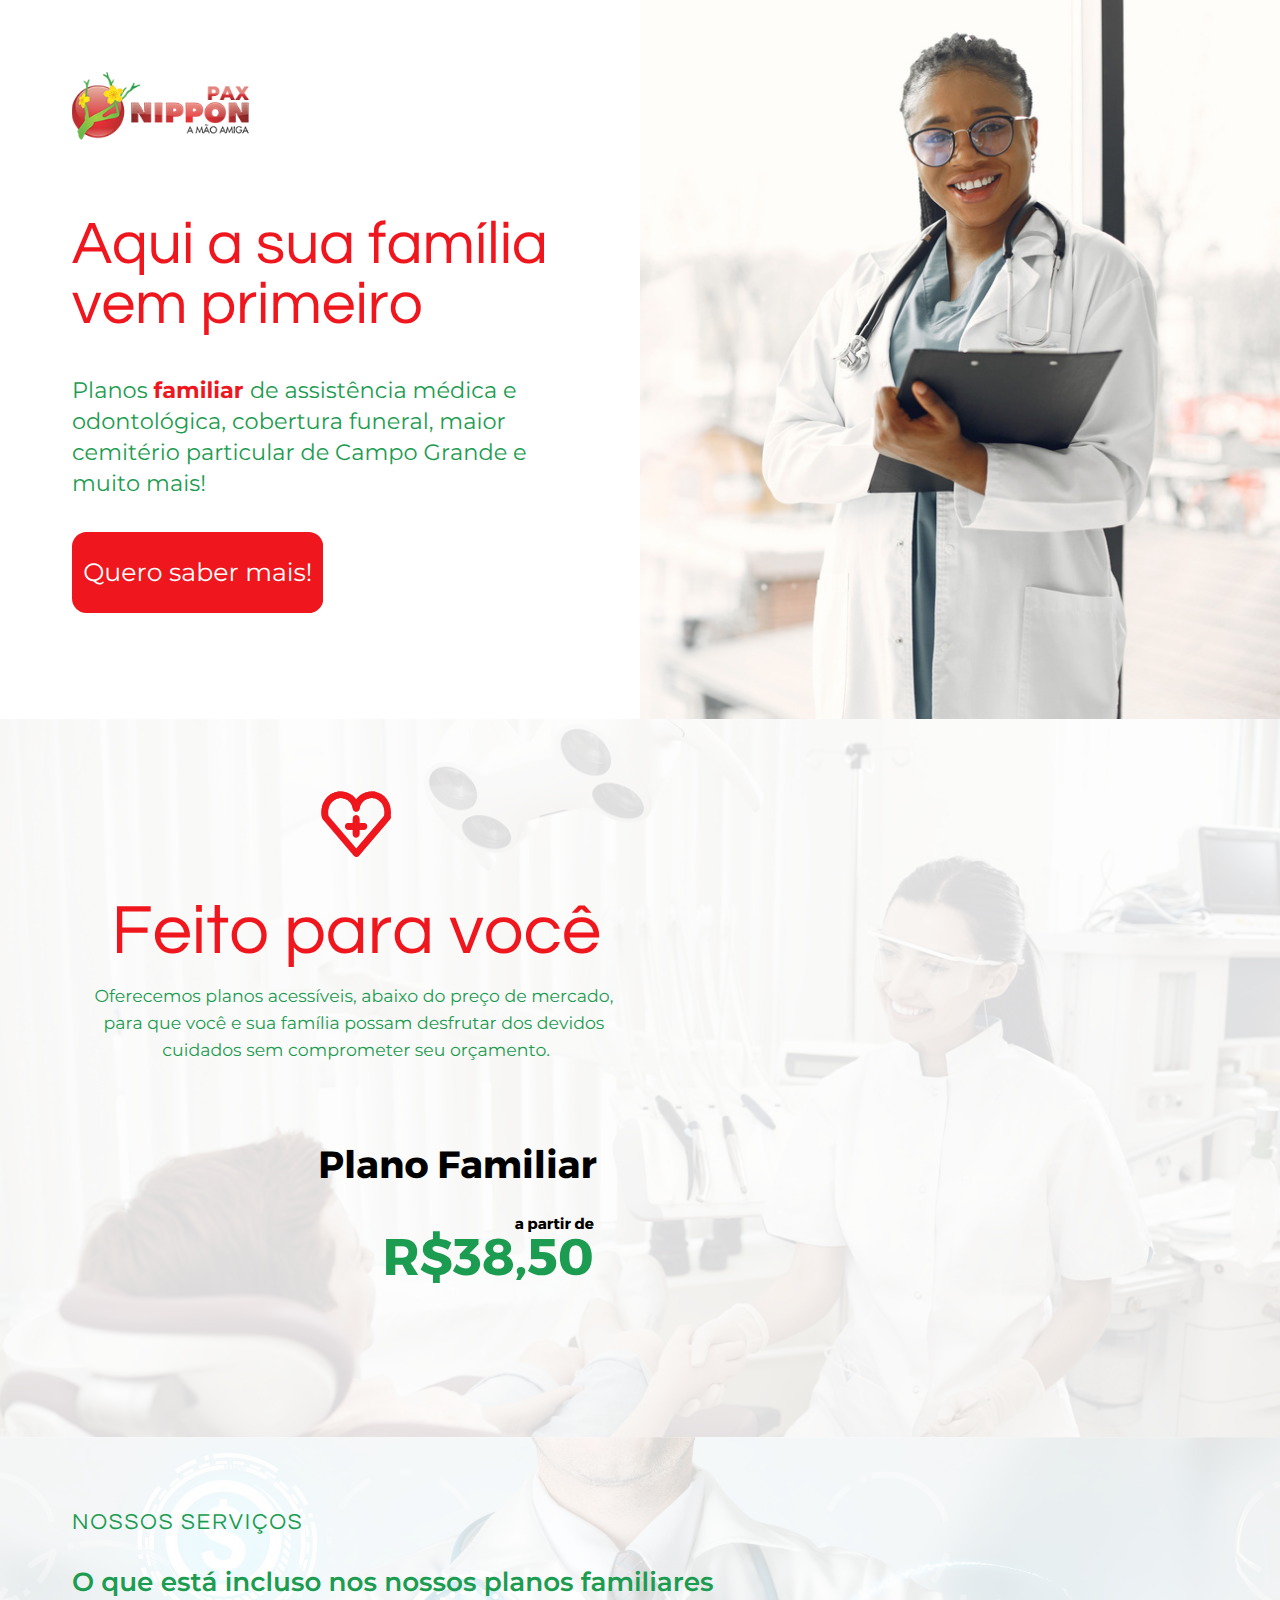
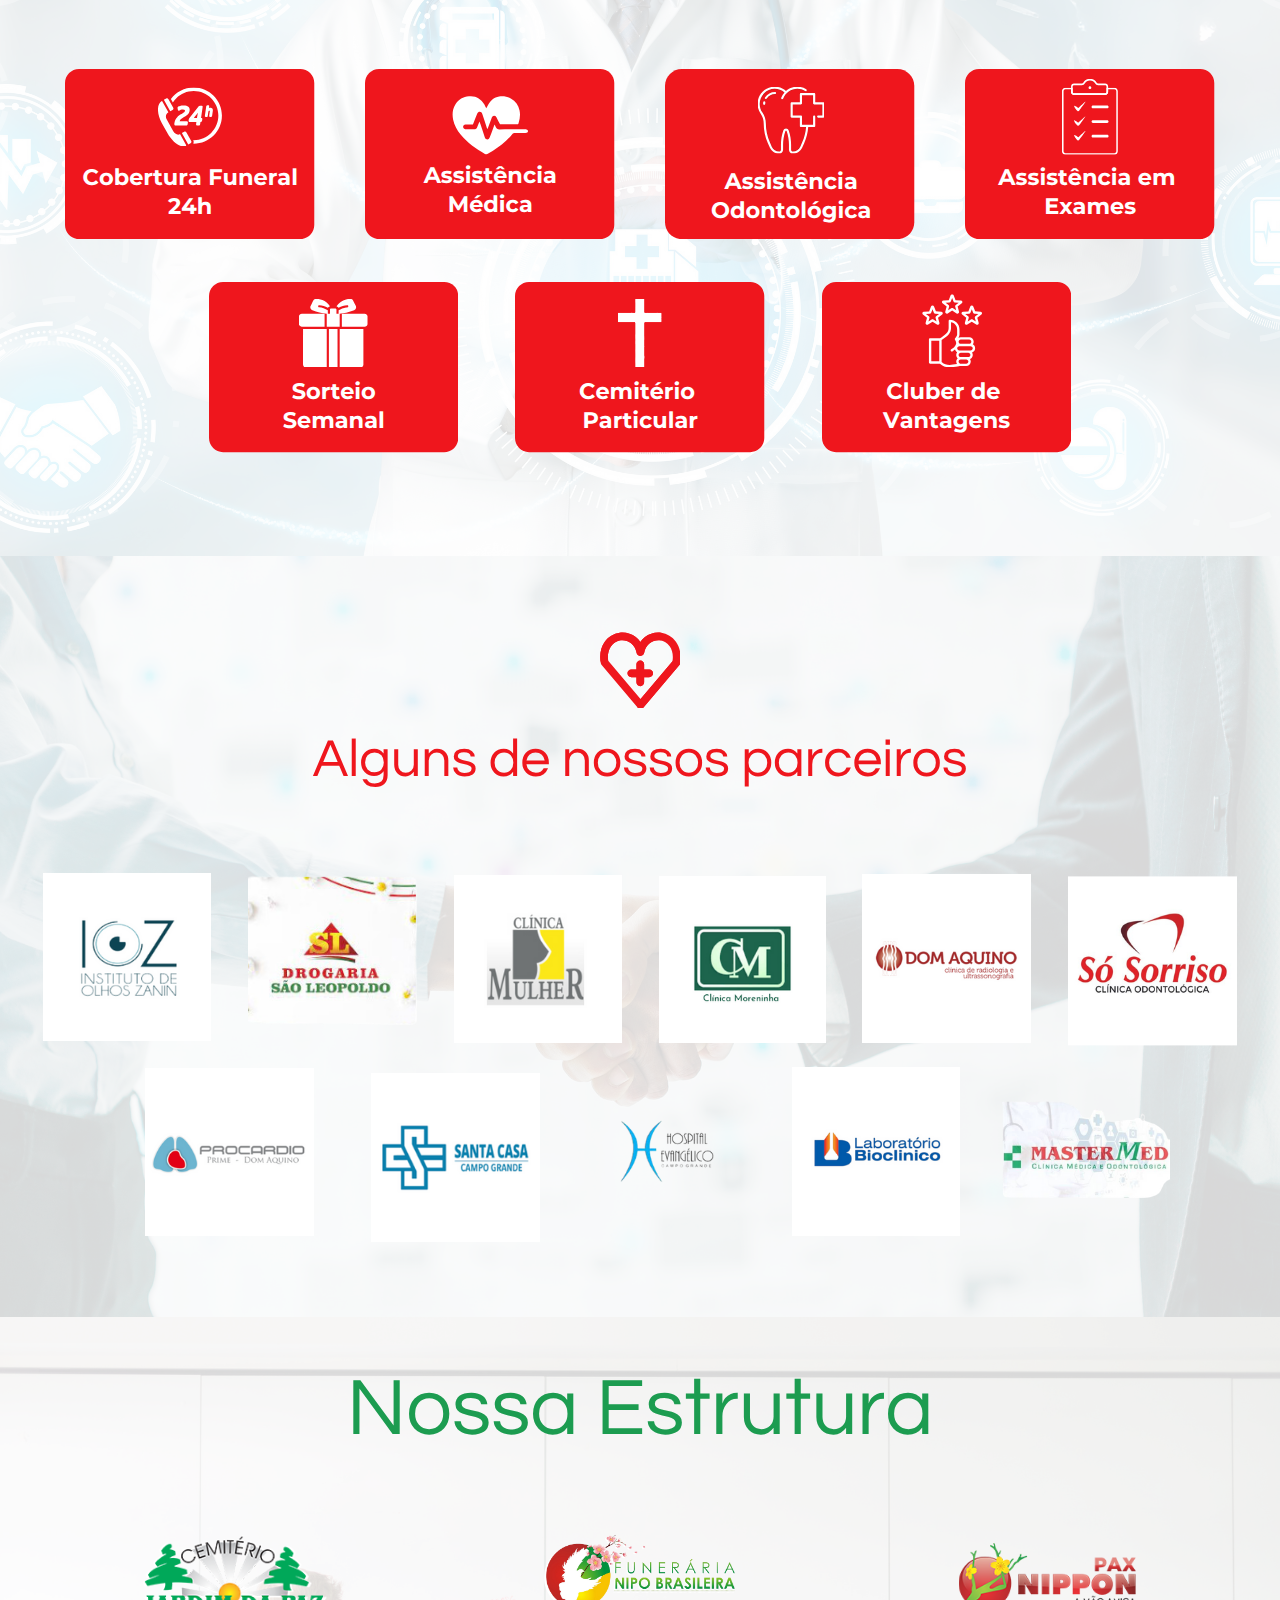
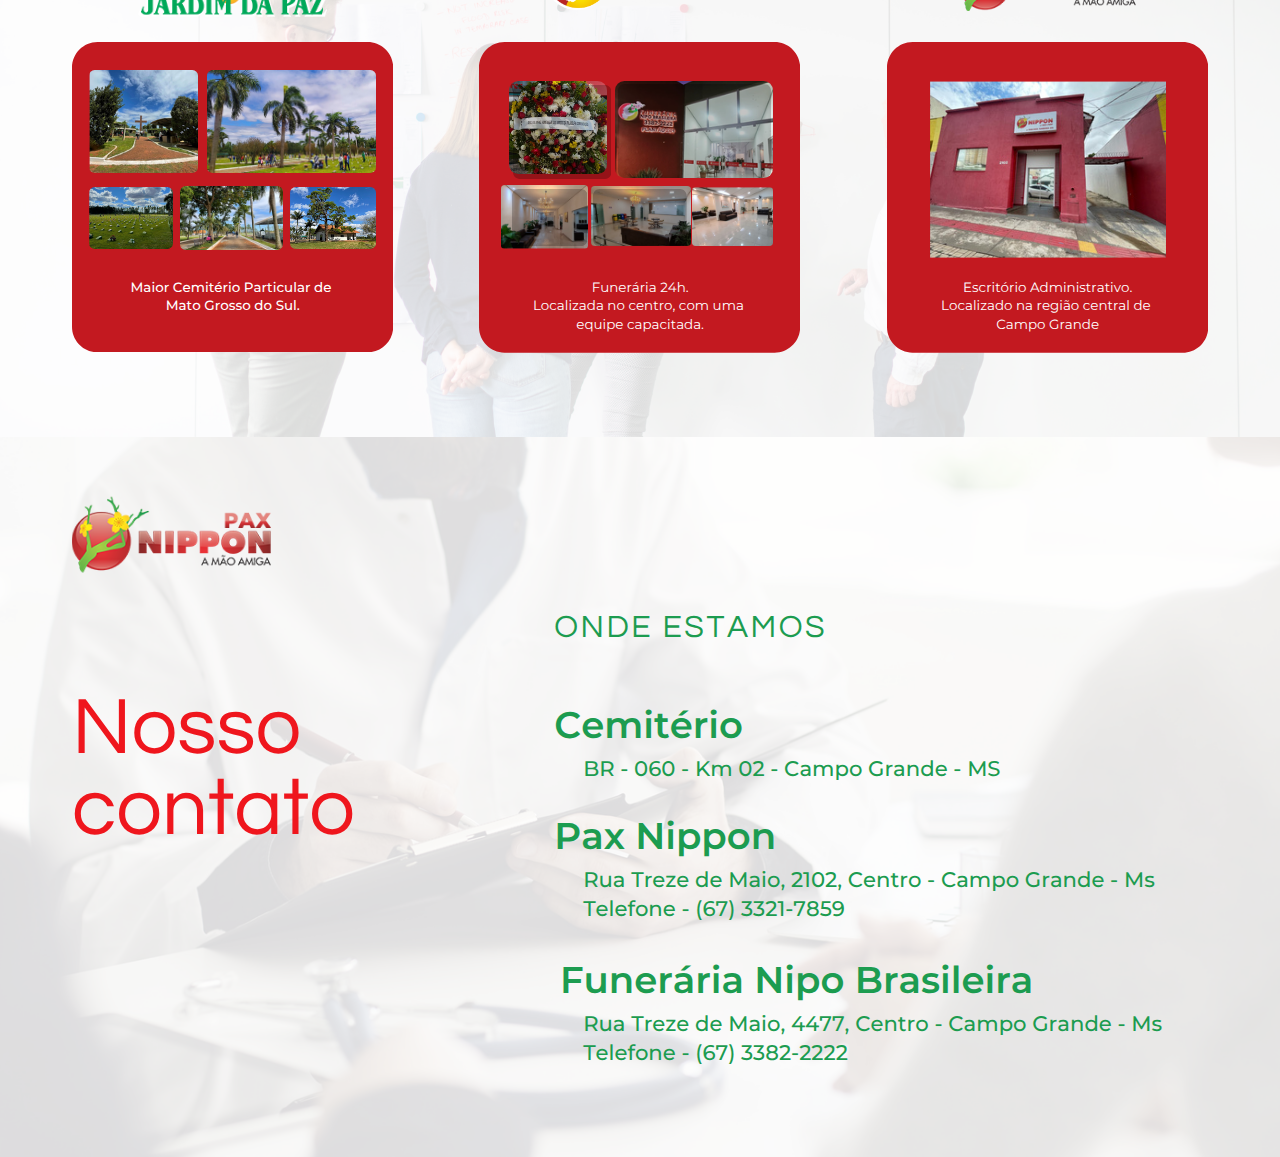
==== commit efbf14c2: "Add files via upload" ====
--- a/index.html
+++ b/index.html
@@ -1,14 +1,16 @@
-<html lang="pt-BR" style="--inner1Vh: 8.24px; --sbw: 0px;">
+<!DOCTYPE html>
+<html lang="pt-BR">
 
 <head>
   <base href="/">
-  <meta http-equiv="Content-Type" content="text/html; charset=utf-8">
-  <meta name="viewport" content="width=device-width, initial-scale=1.0">
-  <title>East Forge Medical</title>
-  <meta name="description" content="">
+  <meta http-equiv="Content-Type" content="text/html; charset=utf-8" />
+  <meta name="viewport" content="width=device-width, initial-scale=1.0" />
+  <title>Comercial Pax Nippon</title>
+  <meta name="description" content="" />
   <link rel="icon" href="26387fa4f5b1e3f7b6217b27d79bf264.png" type="image/png" sizes="16x16">
   <link rel="icon" href="2d0b56e7e51cf11036ad8734bdb67e2d.png" type="image/png" sizes="32x32">
-  <meta property="title" content="Vendas Pax">
+  <link rel="apple-touch-icon" href="725b756a69a7d4c235070e51acd85560.png" sizes="180x180">
+  <meta name="twitter:card" content="summary_large_image">
   <style>
     :root {
       --ffsd: 0px;
@@ -700,105 +702,105 @@
     }
 
     @media (max-width: 375px) {
-      #DlqHGbykHaxiELJE {
+      #qludXde1pMuXgYuI {
         grid-area: 2 / 2 / 3 / 3;
         position: relative;
       }
 
-      #fZOvcWLEeki8nXYt {
-        grid-template-columns: 0 429.36066508%;
-        left: -164.68033254%;
+      #ohOPt0qU4ZXzdgdM {
+        grid-template-columns: 0 421.27000495%;
+        left: -160.63500247%;
         grid-template-rows: 0 100%;
       }
 
-      #rqeXXF01VHhQz3KU {
-        grid-area: 2 / 2 / 3 / 5;
-        position: relative;
-      }
-
-      #wsK1A8a9rm7Vjf1v {
+      #pSbK1HMeAz84zE6y {
+        grid-area: 2 / 2 / 3 / 7;
+        position: relative;
+      }
+
+      #twJUDN4AXkSjcHzx {
         font-size: max(calc(12px * var(--rfso, var(--bfso, 1))), calc(9.72448727em - var(--ffsd)));
       }
 
-      #rhkaXhjuDZLE09oI {
+      #jjHV7mam801Rje5L {
         --first-font-size: max(calc(12px * var(--rfso, var(--bfso, 1))), 9.72448727em);
         --last-font-size: var(--first-font-size);
         margin-top: calc(var(--first-font-size) * 0.1);
         margin-bottom: calc(var(--last-font-size) * 0.1);
       }
 
-      #SdyvFFiyyrb5XOhp {
+      #n6RXl8Y1L1QDjDTi {
         min-width: 91.6rem;
       }
 
-      #wahCQH4H3UUFRZro {
-        grid-area: 2 / 2 / 3 / 6;
-        position: relative;
-      }
-
-      #dFO5rCMOQLej9QrO {
+      #lZ0eTdZQwuKVYmbJ {
+        grid-area: 4 / 3 / 5 / 9;
+        position: relative;
+      }
+
+      #lXoUWw6yOLhTFHYJ {
         font-size: max(calc(12px * var(--rfso, var(--bfso, 1))), calc(4.69333867em - var(--ffsd)));
       }
 
-      #uUa8HkkV7g0luEdG {
+      #lyXCWPyj6cmTZznM {
         --first-font-size: max(calc(12px * var(--rfso, var(--bfso, 1))), 4.69333867em);
         --last-font-size: var(--first-font-size);
         margin-top: calc(var(--first-font-size) * -0.1);
         margin-bottom: calc(var(--last-font-size) * -0.1);
       }
 
-      #ElkfEC4qg2TYemkB {
+      #SQNk5KqWeexSYVJw {
         min-width: 91.6rem;
       }
 
-      #U9FPC01CmRZ8Lj2N {
-        grid-area: 4 / 3 / 5 / 7;
-        position: relative;
-      }
-
-      #F566RQeerVm3EpLO {
+      #ljczE7Ue3HL4N3Ui {
+        grid-area: 6 / 4 / 7 / 10;
+        position: relative;
+      }
+
+      #RXodj7CDUUuG1C7k {
         grid-area: 2 / 2 / 5 / 5;
         position: relative;
       }
 
-      #PmCRQwqsiwoaUTih {
-        font-size: max(calc(12px * var(--rfso, var(--bfso, 1))), calc(4.97784em - var(--ffsd)));
-      }
-
-      #GLvIICiX21KmUFMZ {
-        --first-font-size: max(calc(12px * var(--rfso, var(--bfso, 1))), 4.97784em);
+      #CmZpK9IV4sPVI3v1 {
+        font-size: max(calc(12px * var(--rfso, var(--bfso, 1))), calc(7.17298667em - var(--ffsd)));
+      }
+
+      #wTCBBPO3TKytSwRc {
+        --first-font-size: max(calc(12px * var(--rfso, var(--bfso, 1))), 7.17298667em);
         --last-font-size: var(--first-font-size);
         margin-top: calc(var(--first-font-size) * 0.025);
         margin-bottom: calc(var(--last-font-size) * 0.025);
       }
 
-      #mnOJfnixb8CDfd1S {
-        min-width: 65.34248607rem;
-      }
-
-      #PM2mfH5t9cVAz8EJ {
+      #tPKMp8OdFNeWcGS4 {
+        min-width: 66.85387439rem;
+      }
+
+      #ienMvtPpvChOynAe {
         grid-area: 3 / 3 / 4 / 4;
         position: relative;
       }
 
-      #GQC5cKtJFwFIlSpE {
-        grid-template-columns: 0 2.3448748rem 65.20915274rem 2.3448748rem;
-        grid-template-rows: 0 minmax(5.1126915rem, max-content) minmax(5.848892rem, max-content) minmax(5.1126915rem, max-content);
-      }
-
-      #qKK1xO4HnKWtbG19 {
-        grid-area: 4 / 3 / 5 / 6;
-        grid-template-columns: 0 0 0 69.89890235rem 21.56776432rem 0;
-        grid-template-rows: 0 minmax(21.39364758rem, max-content) minmax(2.57540742rem, max-content) minmax(23.78731372rem, max-content) minmax(10.15390044rem, max-content) minmax(16.07427501rem, max-content);
-      }
-
-      #VN6uqe7mP230vPtl {
-        grid-area: 4 / 3 / 5 / 6;
-        position: relative;
-      }
-
-      #ofXoZEEtHq4crx5i {
-        grid-area: 6 / 4 / 7 / 7;
+      #upq6ojSJGa7Ba6H0 {
+        grid-template-columns: 0 2.39922325rem 66.72054105rem 2.39922325rem;
+        grid-template-rows: 0 minmax(7.36731656rem, max-content) minmax(8.35864882rem, max-content) minmax(7.36949994rem, max-content);
+      }
+
+      #E1792O2xD43VH7jQ {
+        grid-area: 8 / 5 / 9 / 8;
+        grid-template-columns: 0 71.51898756rem;
+        grid-template-rows: 0 minmax(23.09546533rem, max-content);
+      }
+
+      #Vu8BxYVAAvXFsSkg {
+        grid-area: 8 / 5 / 9 / 8;
+        position: relative;
+      }
+
+      #uD1YIO3ggQlTPxLl {
+        grid-area: 10 / 6 / 11 / 11;
         position: relative;
         clip-path: polygon(calc(0% + 0%) calc((0.00152103 * 91.46666667rem) + 0%), calc(100% - (0% + 0%)) calc((0.00152103 * 91.46666667rem) + 0%), calc(100% - (0% + 0%)) calc(100% - ((0 * 91.46666667rem) + 0%)), calc(0% + 0%) calc(100% - ((0 * 91.46666667rem) + 0%)));
         margin-left: 0%;
@@ -807,1278 +809,1302 @@
         margin-top: -0.15210323%;
       }
 
-      #K86j4FIF226dfSYy {
-        grid-template-columns: 4.26666667rem 0 0 50.30085565rem 41.16581102rem 0 4.26666667rem;
-        grid-template-rows: minmax(4.26666667rem, max-content) minmax(19.4344215rem, max-content) minmax(34.46209151rem, max-content) minmax(73.98454417rem, max-content) minmax(6.4rem, max-content) minmax(102.84978038rem, max-content);
-      }
-
-      #nINMKWPfFnbi36GN {
-        min-height: calc(calc(11.044719 * var(--1vh, 1vh)) - 5.5223595px);
-      }
-
-      #pwBm7PqkIErkhcYM {
+      #COKacAVSiTGCaptN {
+        grid-template-columns: 4.26666667rem 0 0 0 0 50.30085565rem 21.21813191rem 19.94767911rem 0 0 4.26666667rem;
+        grid-template-rows: 0 minmax(19.4344215rem, max-content) minmax(19.6008667rem, max-content) minmax(21.39364758rem, max-content) minmax(10.13333333rem, max-content) minmax(23.78731372rem, max-content) minmax(10.15390044rem, max-content) minmax(23.09546533rem, max-content) minmax(6.4rem, max-content) minmax(102.84978038rem, max-content);
+      }
+
+      #tPtziv8JEjHzYIvI {
+        min-height: calc(calc(10.70398225 * var(--1vh, 1vh)) - 5.35199112px);
+      }
+
+      #QzIcqvD9EwgtLOYT {
         grid-area: 2 / 2 / 3 / 3;
         position: relative;
       }
 
-      #rebJFmByEFX56yaS {
-        grid-template-columns: 0 337.32208835%;
-        left: -118.66104418%;
+      #kVoW4dubXXRfoSzw {
+        grid-template-columns: 0 385.4053777%;
+        left: -142.70268885%;
         grid-template-rows: 0 100%;
       }
 
-      #hhonpj1d3LOBWtqe {
+      #JIWErlHBZDYREWZi {
         grid-area: 2 / 4 / 3 / 5;
         position: relative;
       }
 
-      #uCSrB6vgdVqjPtdv {
+      #w9MRRg12YYWCQszp {
         font-size: max(calc(12px * var(--rfso, var(--bfso, 1))), calc(11.3615355em - var(--ffsd)));
       }
 
-      #GP159CePuG5fJSwC {
+      #vwapafZxX9xNiUWu {
         --first-font-size: max(calc(12px * var(--rfso, var(--bfso, 1))), 11.3615355em);
         --last-font-size: var(--first-font-size);
         margin-top: calc(var(--first-font-size) * 0.1);
         margin-bottom: calc(var(--last-font-size) * 0.1);
       }
 
-      #eGCcKgstPKJI0f1U {
+      #rkrqby3e7x4DOsE0 {
         min-width: 91.6rem;
       }
 
-      #reTmgcyRzXZcSQik {
+      #UG3rPha5zFc1Lvap {
         grid-area: 4 / 2 / 5 / 6;
         position: relative;
       }
 
-      #LawKP470ibymRHKo {
+      #Kr6e26JLeb7HDQNo {
         font-size: max(calc(12px * var(--rfso, var(--bfso, 1))), calc(4.40187914em - var(--ffsd)));
       }
 
-      #OBdzIpw8oFJESAGR {
+      #Ksq7zhl5EchCXaVD {
         --first-font-size: max(calc(12px * var(--rfso, var(--bfso, 1))), 4.40187914em);
         --last-font-size: var(--first-font-size);
         margin-top: calc(var(--first-font-size) * -0.2);
         margin-bottom: calc(var(--last-font-size) * -0.2);
       }
 
-      #lLwW9RWDkxvy31Ti {
+      #oUDtFbt3rW9ZA5FC {
         min-width: 91.6rem;
       }
 
-      #WXQwRa9TPAXbVEXi {
+      #cTAbYEctOg4YTQ0f {
         grid-area: 6 / 3 / 7 / 7;
         position: relative;
       }
 
-      #BpeVlEc2CgWe7Aul {
+      #DiOoyvnTwUkxRSQz {
+        grid-area: 2 / 2 / 3 / 6;
         grid-template-columns: 0 0 35.6565721rem 20.15352246rem 35.6565721rem 0;
         grid-template-rows: 0 minmax(18.83438281rem, max-content) minmax(9.52552355rem, max-content) minmax(13.54648087rem, max-content) minmax(3.29203751rem, max-content) minmax(12.63458725rem, max-content);
       }
 
-      #ozDQLOCoNfYuAbKi {
-        grid-area: 2 / 2 / 3 / 5;
-        position: relative;
-      }
-
-      #wWrV6M1CFiWYDE60 {
+      #BwtU4RQBAscalNW0 {
+        grid-area: 2 / 2 / 3 / 6;
+        position: relative;
+      }
+
+      #PNCKjiEVlDimQ4Re {
         font-size: max(calc(12px * var(--rfso, var(--bfso, 1))), calc(10.77290667em - var(--ffsd)));
       }
 
-      #wqNhcDEtzhovkEvo {
+      #JefkVUiDYQQ3Z6X3 {
         --first-font-size: max(calc(12px * var(--rfso, var(--bfso, 1))), 10.77290667em);
         --last-font-size: var(--first-font-size);
         margin-top: calc(var(--first-font-size) * 0.025);
         margin-bottom: calc(var(--last-font-size) * 0.025);
       }
 
-      #Twk7E0FG0CkZiZue {
+      #IAJcoxw7bv0LiaSj {
         min-width: 89.0014586rem;
       }
 
-      #i09liZVoIlTPJZS8 {
+      #AtzhShM5skk5DazX {
         grid-area: 2 / 2 / 3 / 7;
         position: relative;
       }
 
-      #EGcp4PYywj1EAFMS {
+      #KRsDm69GZ2ecwho1 {
         font-size: calc(4.30914667em - var(--ffsd));
       }
 
-      #UpAUatGCy6Og5AE1 {
+      #Ee0WCw5OVkXQUj0f {
         --first-font-size: 4.30914667em;
         --last-font-size: var(--first-font-size);
         margin-top: calc(var(--first-font-size) * 0.025);
         margin-bottom: calc(var(--last-font-size) * 0.025);
       }
 
-      #St05ddmosaRmbeYg {
+      #I9Ybhhvx06J47jmj {
         min-width: 25.94568743rem;
       }
 
-      #jeQ60p7LSl9sgQbi {
+      #lEJi96swt3ob9bMR {
         grid-area: 4 / 4 / 6 / 5;
         position: relative;
       }
 
-      #rtc1io1FR2SHRDL6 {
+      #zebfc5nXdhgIN97m {
         font-size: calc(14.65104em - var(--ffsd));
       }
 
-      #DIwd0vZP4d0KSaEW {
+      #TdGwQcErCueSVuj1 {
         --first-font-size: 14.65104em;
         --last-font-size: var(--first-font-size);
         margin-top: calc(var(--first-font-size) * 0.025);
         margin-bottom: calc(var(--last-font-size) * 0.025);
       }
 
-      #h8FCpR6CUJWST8Tt {
+      #K0jFzjzF0aEDzRBJ {
         min-width: 67.73720014rem;
       }
 
-      #y02NizBFsKxFSXWE {
+      #kB4JOsyqjl4u1eV1 {
         grid-area: 5 / 3 / 7 / 6;
         position: relative;
       }
 
-      #U9f7hfQonZgYPdMr {
+      #DLh8gu8dZFJVhrnm {
+        grid-area: 4 / 4 / 5 / 5;
         grid-template-columns: 0 20.50146416rem 41.7915127rem 25.8123541rem 0 0.76279431rem;
-        grid-template-rows: 0 minmax(12.805312rem, max-content) minmax(8.17220631rem, max-content) minmax(2.50772867rem, max-content) minmax(2.50772867rem, max-content) minmax(15.02482333rem, max-content);
-      }
-
-      #PN52q90qRaNBOanZ {
-        grid-area: 4 / 3 / 5 / 4;
-        position: relative;
-      }
-
-      #e9SmTQbx4ASuRcR9 {
-        grid-template-columns: 4.26666667rem 0 88.86812527rem 2.5985414rem 4.26666667rem;
-        grid-template-rows: minmax(34.18954113rem, max-content) minmax(57.83301198rem, max-content) minmax(22.42117842rem, max-content) minmax(41.01779898rem, max-content) minmax(34.18954113rem, max-content);
-      }
-
-      #vNGCGpxkiOfxAtj6 {
-        min-height: calc(calc(8.67715182 * var(--1vh, 1vh)) - 4.33857591px);
-      }
-
-      #H0DLOAmkx58pE05p {
+        grid-template-rows: 0 minmax(12.80379629rem, max-content) minmax(8.17296416rem, max-content) minmax(2.50772867rem, max-content) minmax(2.50697081rem, max-content) minmax(15.02482333rem, max-content);
+      }
+
+      #dAsoEPdsgVGJYKr3 {
+        grid-area: 4 / 4 / 5 / 5;
+        position: relative;
+      }
+
+      #pu8i4zLHShWBwEzj {
+        grid-area: 6 / 3 / 7 / 7;
+        position: relative;
+      }
+
+      #H67NKKvP28FUDCxF {
+        grid-template-columns: 4.26666667rem 0 2.15370046rem 88.86812527rem 0.44484094rem 0 4.26666667rem;
+        grid-template-rows: minmax(4.26666667rem, max-content) minmax(57.83301198rem, max-content) minmax(22.42269413rem, max-content) minmax(41.01628327rem, max-content) minmax(6.4rem, max-content) minmax(80.47939916rem, max-content) minmax(4.26666667rem, max-content);
+      }
+
+      #UxtTY0FmAgZywVS8 {
+        min-height: calc(calc(9.79270367 * var(--1vh, 1vh)) - 4.89635183px);
+      }
+
+      #Kgio6TcbAgRH5PYG {
         grid-area: 2 / 2 / 3 / 3;
         position: relative;
       }
 
-      #JhD913Nd5WwIVjae {
+      #qsq0UJSkPBDEIfFJ {
         grid-template-columns: 0 785.70651308%;
         left: -342.85325654%;
         grid-template-rows: 0 100%;
       }
 
-      #q9E0xruqvAeRuXxk {
+      #UccxF7AgyWgqbAbL {
         font-size: max(calc(12px * var(--rfso, var(--bfso, 1))), calc(4.693328em - var(--ffsd)));
       }
 
-      #PB4jhN1pAfUvu7hN {
+      #zU2gmKQXQG2WuJbt {
         --first-font-size: max(calc(12px * var(--rfso, var(--bfso, 1))), 4.693328em);
         --last-font-size: var(--first-font-size);
         margin-top: calc(var(--first-font-size) * 0.1);
         margin-bottom: calc(var(--last-font-size) * 0.1);
       }
 
-      #e9hCqFqtqUFzQQIy {
+      #DSuDrKZDeCIyOX91 {
         min-width: 91.6rem;
       }
 
-      #miE58KmR1QrqfuAT {
+      #CcQUHZ1ky4MSUFDc {
         grid-area: 2 / 2 / 3 / 4;
         position: relative;
       }
 
-      #s16tVFteSgopU40r {
+      #gLYHuOTGUj9UxDUx {
         font-size: max(calc(12px * var(--rfso, var(--bfso, 1))), calc(4.90666667em - var(--ffsd)));
       }
 
-      #VNLsOG0pe3lKX6IJ {
+      #NiVL2WQgAJhjjk2O {
         --first-font-size: max(calc(12px * var(--rfso, var(--bfso, 1))), 4.90666667em);
         --last-font-size: var(--first-font-size);
         margin-top: calc(var(--first-font-size) * -0.05);
         margin-bottom: calc(var(--last-font-size) * -0.05);
       }
 
-      #bZsNHhL9QbUxk6CZ {
+      #VE80jJe82d4OCXWn {
         min-width: 91.6rem;
       }
 
-      #aTssP3WHZtPHRI1c {
+      #OIWSMOaLcHi9anSE {
         grid-area: 4 / 3 / 5 / 5;
         position: relative;
       }
 
-      #Dv8qfX94k73fnMFR {
-        grid-area: 2 / 2 / 3 / 5;
+      #Aas9jAuWDNqnCsHj {
+        grid-area: 2 / 2 / 3 / 4;
         grid-template-columns: 0 0 91.46666667rem 0;
         grid-template-rows: 0 minmax(2.09730411rem, max-content) minmax(8.92803808rem, max-content) minmax(2.50469592rem, max-content);
       }
 
-      #zvtV1p8LEhdR948p {
-        grid-area: 2 / 2 / 3 / 5;
-        position: relative;
-      }
-
-      #keXri3xAoJo8CaqT {
+      #GOjc7BgibK3Wk7vL {
+        grid-area: 2 / 2 / 3 / 4;
+        position: relative;
+      }
+
+      #JffTEKLIx0eS5X3e {
         grid-area: 2 / 2 / 7 / 7;
         position: relative;
       }
 
-      #tbAVMJUTG4HZAfst {
+      #RmUhEoWKVto64TNL {
         grid-area: 3 / 4 / 4 / 5;
         position: relative;
       }
 
-      #zYktSh9cihHHk6xR {
+      #VTKheoHZfU3QTUl4 {
         font-size: max(calc(12px * var(--rfso, var(--bfso, 1))), calc(6.40002667em - var(--ffsd)));
       }
 
-      #pvKAgkBbdfgOugZs {
+      #z2Bn4drpxVZMcDlb {
         --first-font-size: max(calc(12px * var(--rfso, var(--bfso, 1))), 6.40002667em);
         --last-font-size: var(--first-font-size);
         margin-top: calc(var(--first-font-size) * -0.05);
         margin-bottom: calc(var(--last-font-size) * -0.05);
       }
 
-      #IQ8VL7E5qkVeSpvL {
+      #CdzSExF3xbEz8pKZ {
         min-width: 62.10524172rem;
       }
 
-      #J64G54L1poKLw1FB {
+      #sap9AuzoJesWTOWl {
         grid-area: 5 / 3 / 6 / 6;
         position: relative;
       }
 
-      #Kn3CeQrTvXWRgBTR {
-        grid-area: 2 / 2 / 3 / 6;
+      #ide8xSD2OlRrowEs {
+        grid-area: 2 / 2 / 3 / 9;
         grid-template-columns: 0 4.48931296rem 21.86635069rem 18.23920701rem 21.86635069rem 4.48931296rem;
         grid-template-rows: 0 minmax(5.33769743rem, max-content) minmax(16.84846748rem, max-content) minmax(4.91959301rem, max-content) minmax(15.89333067rem, max-content) minmax(5.4210725rem, max-content);
       }
 
-      #Xj2ISKQ90GLzct4k {
+      #eBoZbYdXVIZeymA1 {
         grid-area: 2 / 2 / 7 / 7;
         position: relative;
       }
 
-      #fEhmylEkSQdSorLb {
+      #DQgPfmV9Q32QOZ9R {
         grid-area: 3 / 4 / 4 / 5;
         position: relative;
       }
 
-      #bkwMzZTMwfSs3wqI {
+      #rn4oS4pxS3hvJ07k {
         font-size: max(calc(12px * var(--rfso, var(--bfso, 1))), calc(6.40002667em - var(--ffsd)));
       }
 
-      #mmeV69RSyRxxNeIp {
+      #pKAFqefTHRRN5BHe {
         font-size: max(calc(12px * var(--rfso, var(--bfso, 1))), calc(6.40002667em - var(--ffsd)));
       }
 
-      #IkqVTsNHxPFfabbO {
+      #ZtIGZgNz6fOPv3YR {
         --first-font-size: max(calc(12px * var(--rfso, var(--bfso, 1))), 6.40002667em);
         --last-font-size: var(--first-font-size);
         margin-top: calc(var(--first-font-size) * -0.05);
         margin-bottom: calc(var(--last-font-size) * -0.05);
       }
 
-      #enKczVtQDdFA7XEJ {
+      #qOopzASLy5TJpXGD {
         min-width: 62.10524172rem;
       }
 
-      #rI3p75sBB80SHOQI {
+      #DhBELBuhoyELLLUx {
         grid-area: 5 / 3 / 6 / 6;
         position: relative;
       }
 
-      #HEcCOZJMxLM4YLzf {
-        grid-area: 4 / 3 / 5 / 7;
+      #usYcXZzJ5xF1TVB9 {
+        grid-area: 4 / 3 / 5 / 10;
         grid-template-columns: 0 4.45499569rem 20.2107576rem 21.61902773rem 20.14212306rem 4.52363023rem;
         grid-template-rows: 0 minmax(7.71773961rem, max-content) minmax(16.75474649rem, max-content) minmax(2.2678728rem, max-content) minmax(15.89333067rem, max-content) minmax(5.78647151rem, max-content);
       }
 
-      #l2GBzP3sewMfC8Bb {
+      #dRwUlKWJJ7FlSzxl {
         grid-area: 2 / 2 / 7 / 7;
         position: relative;
       }
 
-      #NMsYQ30ikQG5XCks {
+      #IxxuUB6ZqCQQT4AH {
         stroke-width: calc(100rem * 0.0 / 375.0);
       }
 
-      #vo9XMwl6MI5ZC4dc {
+      #lg1N2vIWjPmzBdd8 {
         grid-area: 2 / 2 / 5 / 5;
         position: relative;
       }
 
-      #i9KKO2W7jrbDaOOE {
+      #ESzQFplL7wGoGkE2 {
         grid-area: 3 / 3 / 4 / 4;
         position: relative;
       }
 
-      #oQPJisP8wxSGgNJd {
+      #vkSXQoayE3aFF15x {
         grid-template-columns: 0 0.04274294rem 18.80317723rem 0.22207718rem;
         grid-template-rows: 0 minmax(0.04330129rem, max-content) minmax(18.75616929rem, max-content) minmax(0.22085678rem, max-content);
       }
 
-      #Lt4XMSHgfgNGDm76 {
+      #uw8kCwjec8zrNyec {
         font-size: max(calc(12px * var(--rfso, var(--bfso, 1))), calc(6.40002667em - var(--ffsd)));
       }
 
-      #xnXRkyqoIZFw1i3c {
+      #XNFL35qK7895oJbU {
         --first-font-size: max(calc(12px * var(--rfso, var(--bfso, 1))), 6.40002667em);
         --last-font-size: var(--first-font-size);
         margin-top: calc(var(--first-font-size) * -0.05);
         margin-bottom: calc(var(--last-font-size) * -0.05);
       }
 
-      #XtRvsTdBHrY6uMuW {
+      #XEQMlzYKTQZsBFYm {
         min-width: 62.10524172rem;
       }
 
-      #ZlXCWK7aYBrIdgD1 {
+      #FfsjlM89Q64eCGnK {
         grid-area: 5 / 3 / 6 / 6;
         position: relative;
       }
 
-      #ynFZ8gPmHtUtMv79 {
-        grid-area: 6 / 4 / 7 / 8;
+      #ztclkhZqwYYBqZPV {
+        grid-area: 6 / 4 / 7 / 11;
         grid-template-columns: 0 4.75526715rem 21.45195552rem 19.06799735rem 21.45195552rem 4.22335877rem;
         grid-template-rows: 0 minmax(5.18975318rem, max-content) minmax(19.02032736rem, max-content) minmax(4.21131029rem, max-content) minmax(15.89333067rem, max-content) minmax(4.10543958rem, max-content);
       }
 
-      #JAwF0wUV72kwt255 {
+      #AYRov0qOLFrlY1tq {
         grid-area: 2 / 2 / 9 / 9;
         position: relative;
       }
 
-      #Uo4s2rK8KoLWpEYv {
+      #WOjQJ1YKb9DtTr8W {
         grid-area: 3 / 5 / 5 / 7;
         position: relative;
       }
 
-      #gAF2aFAP3FjOuYf1 {
+      #PNposRsbgQvyxNjQ {
         grid-area: 4 / 4 / 7 / 6;
         position: relative;
       }
 
-      #u6UblRiDotnaNB7r {
+      #TjVjwF0n3jyfyyC2 {
         font-size: calc(6.40002667em - var(--ffsd));
       }
 
-      #VVXKITODNE4S4Lmo {
+      #DQMD0HaOLMU3Uwmv {
         --first-font-size: 6.40002667em;
         --last-font-size: var(--first-font-size);
         margin-top: calc(var(--first-font-size) * -0.05);
         margin-bottom: calc(var(--last-font-size) * -0.05);
       }
 
-      #aQbHntuii2QwZZUK {
+      #jOw5W7vEboc9r78i {
         min-width: 62.10524172rem;
       }
 
-      #qobWhcRcwGYYGftn {
+      #OPZ1h5tKJSEzVQM9 {
         grid-area: 6 / 3 / 8 / 8;
         position: relative;
       }
 
-      #X1UgmRSOtSwevN8L {
-        grid-area: 8 / 5 / 9 / 9;
-        grid-template-columns: 0 4.48931296rem 12.12690443rem 9.73944625rem 3.73162874rem 14.50757828rem 21.86635069rem 4.48931296rem;
-        grid-template-rows: 0 minmax(5.33769743rem, max-content) minmax(10.75741543rem, max-content) minmax(6.09105205rem, max-content) minmax(4.91959301rem, max-content) minmax(10.27984702rem, max-content) minmax(5.61348364rem, max-content) minmax(5.4210725rem, max-content);
-      }
-
-      #fzLMclmDIXVMMlAx {
-        grid-area: 4 / 3 / 5 / 6;
-        grid-template-columns: 10.25806618rem 0 0 0 70.95053431rem 0 0 0 10.25806618rem;
-        grid-template-rows: 0 minmax(48.42016108rem, max-content) minmax(6.4rem, max-content) minmax(48.42016108rem, max-content) minmax(6.4rem, max-content) minmax(48.42016108rem, max-content) minmax(6.4rem, max-content) minmax(48.42016108rem, max-content);
-      }
-
-      #ukbApl7GJVAJnuCU {
-        grid-area: 4 / 3 / 5 / 6;
-        position: relative;
-      }
-
-      #XgIasJVcEuOmWi6o {
+      #gOjvkcFKFUW4P64S {
+        grid-area: 8 / 5 / 9 / 12;
+        grid-template-columns: 0 4.48931296rem 12.12690443rem 10.86835509rem 2.6027199rem 13.37866944rem 22.99525952rem 4.48931296rem;
+        grid-template-rows: 0 minmax(2.87790092rem, max-content) minmax(13.21721193rem, max-content) minmax(8.55084855rem, max-content) minmax(2.4597965rem, max-content) minmax(10.27984702rem, max-content) minmax(5.61045325rem, max-content) minmax(5.42410289rem, max-content);
+      }
+
+      #lptWfll9P8svL7YN {
         grid-area: 2 / 2 / 7 / 7;
         position: relative;
       }
 
-      #DkOOw42IKNA75oAJ {
+      #qa1BrJs6lVnS92OE {
         grid-area: 3 / 4 / 4 / 5;
         position: relative;
       }
 
-      #K9c9HggRbN6TArgL {
+      #qwFVImyqxiFQnV9G {
         font-size: max(calc(12px * var(--rfso, var(--bfso, 1))), calc(6.40002667em - var(--ffsd)));
       }
 
-      #NYjibc9ktgz4QP2n {
+      #hJ4ESl50ciOs9shY {
         font-size: max(calc(12px * var(--rfso, var(--bfso, 1))), calc(6.40002667em - var(--ffsd)));
       }
 
-      #misF6WHnyBvji2mp {
+      #kDMMR3qwdigNkRIU {
         --first-font-size: max(calc(12px * var(--rfso, var(--bfso, 1))), 6.40002667em);
         --last-font-size: var(--first-font-size);
         margin-top: calc(var(--first-font-size) * -0.05);
         margin-bottom: calc(var(--last-font-size) * -0.05);
       }
 
-      #D6yCVct6kHYS9wzs {
+      #HR6my6xFgkAo8Zbb {
         min-width: 62.10524172rem;
       }
 
-      #y6llSuuBx28E3kbY {
+      #QmUIOIRCZ7aJbFDt {
         grid-area: 5 / 3 / 6 / 6;
         position: relative;
       }
 
-      #For5cklG4uR8PZzU {
-        grid-area: 2 / 2 / 3 / 5;
+      #rPTmAcZdwyazRily {
+        grid-area: 10 / 6 / 11 / 13;
         grid-template-columns: 0 4.48931296rem 21.22804531rem 19.51581777rem 21.22804531rem 4.48931296rem;
         grid-template-rows: 0 minmax(4.69426277rem, max-content) minmax(19.51581777rem, max-content) minmax(2.89567738rem, max-content) minmax(15.89333067rem, max-content) minmax(5.4210725rem, max-content);
       }
 
-      #tySI1DSG8ihy8kwd {
+      #KxiQUTrWVQxvlVlN {
         grid-area: 2 / 2 / 7 / 7;
         position: relative;
       }
 
-      #iH15pQBoWa433Nv3 {
+      #V8iCO6OPKqEHxicg {
         grid-area: 3 / 4 / 4 / 5;
         position: relative;
       }
 
-      #G6UJ6Hzf4OY4vNsU {
+      #rrklGYSkVV28AYnq {
         font-size: max(calc(12px * var(--rfso, var(--bfso, 1))), calc(6.40002667em - var(--ffsd)));
       }
 
-      #LlIXX97DaFZ9sewD {
+      #PzagfAzVUyWDdA97 {
         --first-font-size: max(calc(12px * var(--rfso, var(--bfso, 1))), 6.40002667em);
         --last-font-size: var(--first-font-size);
         margin-top: calc(var(--first-font-size) * -0.05);
         margin-bottom: calc(var(--last-font-size) * -0.05);
       }
 
-      #LtADx6tjgxort1xn {
+      #pdAzeZy0NcxoEzQQ {
         min-width: 62.10524172rem;
       }
 
-      #LcHUhj1TpQb746Po {
+      #pznnl4cm2qMYe9Bz {
         grid-area: 5 / 3 / 6 / 6;
         position: relative;
       }
 
-      #OwrhoilOb6npSY1A {
-        grid-area: 4 / 3 / 5 / 6;
+      #AU1aQIWsSVZ53LNL {
+        grid-area: 12 / 7 / 13 / 14;
         grid-template-columns: 0 4.48931296rem 24.65575003rem 12.66040832rem 24.65575003rem 4.48931296rem;
         grid-template-rows: 0 minmax(4.65732638rem, max-content) minmax(19.55275416rem, max-content) minmax(2.89567738rem, max-content) minmax(15.89333067rem, max-content) minmax(5.4210725rem, max-content);
       }
 
-      #GjjXdd05aDBjBNJh {
+      #QyV7kai0h8nEUFX9 {
         grid-area: 2 / 2 / 7 / 7;
         position: relative;
       }
 
-      #awyBoLPJdJjSol0N {
+      #o74MCvdJML0qHV1i {
         grid-area: 3 / 4 / 4 / 5;
         position: relative;
       }
 
-      #P24zNnEMgSZmpeAg {
+      #NZZbUiBHnz1YfKS2 {
         font-size: max(calc(12px * var(--rfso, var(--bfso, 1))), calc(6.40002667em - var(--ffsd)));
       }
 
-      #NbJ06U1NBL9KcXQb {
+      #D51q27GgWqslcN9t {
         --first-font-size: max(calc(12px * var(--rfso, var(--bfso, 1))), 6.40002667em);
         --last-font-size: var(--first-font-size);
         margin-top: calc(var(--first-font-size) * -0.05);
         margin-bottom: calc(var(--last-font-size) * -0.05);
       }
 
-      #pmslz6PqV115GQoa {
+      #Unj6grLbc3UtlggT {
         min-width: 62.10524172rem;
       }
 
-      #f8KXb4GwxXMEHAjv {
+      #As3qA4z4wo0KUrst {
         grid-area: 5 / 3 / 6 / 6;
         position: relative;
       }
 
-      #ixpXRJYg0WrTJ1LJ {
-        grid-area: 6 / 4 / 7 / 7;
+      #ArGWpKGlXvvbEmv3 {
+        grid-area: 14 / 8 / 15 / 15;
         grid-template-columns: 0 4.48931296rem 24.06434454rem 16.99580912rem 20.91175473rem 4.48931296rem;
         grid-template-rows: 0 minmax(3.29216163rem, max-content) minmax(20.91791891rem, max-content) minmax(2.89567738rem, max-content) minmax(15.89333067rem, max-content) minmax(5.4210725rem, max-content);
       }
 
-      #bCq1qbGCd8Mwsqd2 {
-        grid-area: 6 / 4 / 7 / 7;
-        grid-template-columns: 10.25806618rem 0 0 70.95053431rem 0 0 10.25806618rem;
-        grid-template-rows: 0 minmax(48.42016108rem, max-content) minmax(6.4rem, max-content) minmax(48.42016108rem, max-content) minmax(6.4rem, max-content) minmax(48.42016108rem, max-content);
-      }
-
-      #LdtnBAw1HRmzAMCz {
-        grid-area: 6 / 4 / 7 / 7;
-        position: relative;
-      }
-
-      #xnNfvaiEKweoZACd {
-        grid-template-columns: 4.26666667rem 0 0 91.46666667rem 0 0 4.26666667rem;
-        grid-template-rows: minmax(12.44rem, max-content) minmax(13.53003811rem, max-content) minmax(19.94605631rem, max-content) minmax(212.8806443rem, max-content) minmax(12.44699624rem, max-content) minmax(158.06048323rem, max-content) minmax(12.44rem, max-content);
-      }
-
-      #jRV3RfHhZXGYmux4 {
-        min-height: calc(calc(20.21123115 * var(--1vh, 1vh)) - 10.10561558px);
-      }
-
-      #wnV3ru8aEZLnFflr {
+      #L6dGKgWgucGhRHkT {
+        grid-area: 4 / 3 / 5 / 5;
+        grid-template-columns: 10.25806618rem 0 0 0 0 0 0 70.95053431rem 0 0 0 0 0 0 10.25806618rem;
+        grid-template-rows: 0 minmax(48.42016108rem, max-content) minmax(6.4rem, max-content) minmax(48.42016108rem, max-content) minmax(6.4rem, max-content) minmax(48.42016108rem, max-content) minmax(6.4rem, max-content) minmax(48.42016108rem, max-content) minmax(12.44699624rem, max-content) minmax(48.42016108rem, max-content) minmax(6.4rem, max-content) minmax(48.42016108rem, max-content) minmax(6.4rem, max-content) minmax(48.42016108rem, max-content);
+      }
+
+      #VBdpXcqJHzw2ELfg {
+        grid-area: 4 / 3 / 5 / 5;
+        position: relative;
+      }
+
+      #BISLI8uS5Xe8ie9U {
+        grid-template-columns: 4.26666667rem 0 91.46666667rem 0 4.26666667rem;
+        grid-template-rows: minmax(12.44rem, max-content) minmax(13.53003811rem, max-content) minmax(19.94605631rem, max-content) minmax(383.38812377rem, max-content) minmax(12.44rem, max-content);
+      }
+
+      #wtt6CIQW468AyFFI {
+        min-height: calc(calc(19.96389126 * var(--1vh, 1vh)) - 9.98194563px);
+      }
+
+      #jJPG8tmnFkK8ro95 {
         grid-area: 2 / 2 / 3 / 3;
         position: relative;
       }
 
-      #nCjelmrO4ctgWqBL {
+      #Ik2tWZi4BxVSffE6 {
         grid-template-columns: 0 1135.86448959%;
         left: -517.9322448%;
         grid-template-rows: 0 100%;
       }
 
-      #j6A5kfu9nW7JXH09 {
+      #XJQgniyBsvtqsD3O {
         grid-area: 2 / 3 / 3 / 4;
         position: relative;
       }
 
-      #ASIWahxYcfXDArnz {
+      #NHrYDkiwhxIhP56j {
         font-size: max(calc(12px * var(--rfso, var(--bfso, 1))), calc(6.89331749em - var(--ffsd)));
       }
 
-      #u0GzDZcX9NKrSip8 {
+      #WpG0bvY0Bh9efNAf {
         --first-font-size: max(calc(12px * var(--rfso, var(--bfso, 1))), 6.89331749em);
         --last-font-size: var(--first-font-size);
         margin-top: calc(var(--first-font-size) * 0.1);
         margin-bottom: calc(var(--last-font-size) * 0.1);
       }
 
-      #NYv7ipMdzrjDoeTQ {
+      #lbxhcz37uWQVYyDR {
         min-width: 91.6rem;
       }
 
-      #m4rncOcwNESseq84 {
+      #HAymDp2F7GHll3QB {
         grid-area: 4 / 2 / 5 / 5;
         position: relative;
       }
 
-      #Dwa5DXNIf384maRy {
+      #IXg3ynX5cxS44GLu {
         grid-area: 2 / 2 / 3 / 5;
         grid-template-columns: 0 34.1353731rem 23.19592047rem 34.1353731rem;
         grid-template-rows: 0 minmax(21.67764204rem, max-content) minmax(5.71546559rem, max-content) minmax(8.21897652rem, max-content);
       }
 
-      #HZuIkhRezCLF3kxa {
+      #BUqGeBSmciuC3uTS {
         grid-area: 2 / 2 / 3 / 5;
         position: relative;
       }
 
-      #tYH4QsWzWI3Hnz0C {
+      #oUHZRIMxjTMOD6I4 {
         grid-area: 2 / 5 / 3 / 9;
         position: relative;
       }
 
-      #GoRJvD83tjeiq9Hd {
+      #YagKzwhWrFYeLXaZ {
         grid-area: 4 / 3 / 5 / 12;
         position: relative;
       }
 
-      #lILECPOKnjPYuy9t {
+      #Okmk7Dxv2WxFYU81 {
         grid-area: 6 / 6 / 7 / 10;
         position: relative;
       }
 
-      #Bb8MM6yLYV12mePE {
+      #TSipJLYz2zPLkQnU {
         grid-area: 8 / 7 / 9 / 8;
         position: relative;
       }
 
-      #TQdGeO6picbgFCSh {
+      #DsdRIUtCjFjJ6idd {
         grid-area: 10 / 4 / 11 / 11;
         position: relative;
       }
 
-      #mS9AdKS00tASxxcZ {
+      #UcOEKDA4N23wfrQ4 {
         grid-area: 12 / 2 / 13 / 13;
         position: relative;
       }
 
-      #m0a0GyOFk7XQWSPx {
+      #S8CdJXfsimdTLiOb {
         grid-area: 4 / 3 / 5 / 6;
         grid-template-columns: 21.65595952rem 0.028374rem 0.01088408rem 0.06592853rem 0 0.22516068rem 47.49405304rem 0.22516068rem 0 0.06592853rem 0.01088408rem 0.028374rem 21.65595952rem;
         grid-template-rows: 0 minmax(47.9443744rem, max-content) minmax(6.4rem, max-content) minmax(48.09799963rem, max-content) minmax(6.4rem, max-content) minmax(47.9443744rem, max-content) minmax(6.4rem, max-content) minmax(47.49405304rem, max-content) minmax(6.4rem, max-content) minmax(48.07623146rem, max-content) minmax(6.4rem, max-content) minmax(48.15474763rem, max-content);
       }
 
-      #IcPOtAPUN4faTaha {
+      #MqNCEgZiVKGVNTSc {
         grid-area: 4 / 3 / 5 / 6;
         position: relative;
       }
 
-      #VaCEt9tQU3PvUH4I {
+      #rpc8u4oEv5zRXgCL {
         grid-area: 2 / 5 / 3 / 8;
         position: relative;
       }
 
-      #xB6fHiIdNUPaEhkQ {
+      #HCqBYEiCzrWtWW5u {
         grid-area: 4 / 3 / 5 / 9;
         position: relative;
       }
 
-      #f4RkffK808ae8sPI {
+      #Ue5FUSrIzwAzA5Rq {
         grid-area: 6 / 2 / 7 / 11;
         position: relative;
       }
 
-      #h4dBkip3DWu91rdQ {
+      #THfndFL1EZbt2F8u {
         grid-area: 8 / 6 / 9 / 7;
         position: relative;
       }
 
-      #QvFLsszrn0iJIYxT {
+      #ALowQpg7qpHnG6AZ {
         grid-area: 10 / 4 / 11 / 10;
         position: relative;
       }
 
-      #Q44ShJfik6FyBWfC {
+      #WJmMXIqHj4EMbAIm {
         grid-area: 6 / 4 / 7 / 7;
         grid-template-columns: 21.68433352rem 0.02176816rem 0 0.02981714rem 0.01857017rem 47.95768868rem 0.01857017rem 0.02981714rem 0 0.02176816rem 21.68433352rem;
         grid-template-rows: 0 minmax(47.99482902rem, max-content) minmax(6.4rem, max-content) minmax(48.0544633rem, max-content) minmax(6.4rem, max-content) minmax(48.09799963rem, max-content) minmax(6.4rem, max-content) minmax(47.95768868rem, max-content) minmax(6.4rem, max-content) minmax(48.0544633rem, max-content);
       }
 
-      #MZZBVKxh7yuBkU07 {
+      #hmKsj27n7mzufODq {
         grid-area: 6 / 4 / 7 / 7;
         position: relative;
       }
 
-      #YyvKahfseXsLSgtP {
+      #uyr82cGRS3UtxoPv {
         grid-template-columns: 4.26666667rem 0 0 91.46666667rem 0 0 4.26666667rem;
         grid-template-rows: minmax(12.97333333rem, max-content) minmax(35.61208414rem, max-content) minmax(22.79885526rem, max-content) minmax(319.71178056rem, max-content) minmax(6.20179172rem, max-content) minmax(265.75944394rem, max-content) minmax(12.97333333rem, max-content);
       }
 
-      #cn2tgHAQKwtStrz3 {
-        min-height: calc(calc(30.93059425 * var(--1vh, 1vh)) - 15.46529712px);
-      }
-
-      #XPrQ0PkPUOrPwY7Q {
+      #BlsiiImN7nRJLJ0m {
+        min-height: calc(calc(30.55207352 * var(--1vh, 1vh)) - 15.27603676px);
+      }
+
+      #OoQqu91ZtJTzrlU7 {
         grid-area: 2 / 2 / 3 / 3;
         position: relative;
       }
 
-      #zFhPUBquBGMxmzHY {
+      #kTWwfCMheb1450QI {
         grid-template-columns: 0 733.90084588%;
         left: -316.95042294%;
         grid-template-rows: 0 100%;
       }
 
-      #haSVeJEKcnsCyAWb {
+      #w5E7ETdEVlj07g6Q {
         font-size: max(calc(12px * var(--rfso, var(--bfso, 1))), calc(8.03554133em - var(--ffsd)));
       }
 
-      #hCHyWcgEGzVW07u2 {
+      #vjmVDSsbdcPAtbvv {
         --first-font-size: max(calc(12px * var(--rfso, var(--bfso, 1))), 8.03554133em);
         --last-font-size: var(--first-font-size);
         margin-top: calc(var(--first-font-size) * 0.1);
         margin-bottom: calc(var(--last-font-size) * 0.1);
       }
 
-      #HgtOk5rPiwAASwLj {
+      #EWvTBxkaWAGmAt9A {
         min-width: 91.6rem;
       }
 
-      #oiFvIZG7zbKH39wX {
+      #WdPzaOfMNlcyFmTr {
         grid-area: 2 / 2 / 3 / 4;
         position: relative;
       }
 
-      #vtpkuH9Q5KIcBT5L {
+      #Cj2qNVVTRhKtHEBl {
         grid-area: 2 / 2 / 5 / 5;
         position: relative;
       }
 
-      #wcmRlL972VJ7S0fS {
+      #KC5KmzlWfy1uOQQA {
         grid-area: 3 / 3 / 4 / 4;
         position: relative;
       }
 
-      #KUlMGBqLrTwqYzgA {
+      #ynQQsHOZTp39qIfs {
         grid-area: 2 / 7 / 3 / 10;
         grid-template-columns: 0 0.95969328rem 51.91721349rem 1.17434164rem;
         grid-template-rows: 0 minmax(0.33307382rem, max-content) minmax(22.39566072rem, max-content) minmax(0.58749026rem, max-content);
       }
 
-      #s373rSu32Pr5OIBl {
+      #VfJg1DnrhuqhuoQb {
         grid-area: 2 / 2 / 15 / 15;
         position: relative;
       }
 
-      #i5WrMOcICKV7r4yY {
+      #dodFUVclNm1zj0oK {
         grid-area: 3 / 3 / 5 / 8;
         position: relative;
       }
 
-      #y1DVZoD12blG5RxV {
+      #AffzeSYMl3f5tT7h {
         grid-area: 4 / 9 / 6 / 12;
         position: relative;
       }
 
-      #oWsGpqWhLklcFdGM {
+      #RUP9JznNIA5rQAcT {
         grid-area: 8 / 4 / 10 / 6;
         position: relative;
       }
 
-      #Kdplx6nOlYXKYE3Z {
+      #XHELett5Uxgk3ijs {
         grid-area: 7 / 7 / 12 / 10;
         position: relative;
       }
 
-      #Eb6h3nufnKr69sWS {
+      #QSN6dICI9kCmLbPq {
         grid-area: 9 / 11 / 11 / 13;
         position: relative;
       }
 
-      #OCKBDoEZRYHYl5Eb {
+      #jZECr350wGPrJFCx {
         font-size: max(calc(12px * var(--rfso, var(--bfso, 1))), calc(3.83001235em - var(--ffsd)));
       }
 
-      #S7dy3EhOZrfwygLV {
+      #usabkmf7ngWSTdHV {
         --first-font-size: max(calc(12px * var(--rfso, var(--bfso, 1))), 3.83001235em);
         --last-font-size: var(--first-font-size);
         margin-top: calc(var(--first-font-size) * -0.1);
         margin-bottom: calc(var(--last-font-size) * -0.1);
       }
 
-      #ETaMTbHQC6XQsFHm {
+      #H7dC8r6mNeVEpN7t {
         min-width: 81.6239101rem;
       }
 
-      #YteJKHmnpz1feN3x {
+      #wkRvLKlJHZIH7hdp {
         grid-area: 13 / 5 / 14 / 14;
         position: relative;
       }
 
-      #O5tdMSUiLrj756yW {
+      #MLVC4G6ZBCUSZKfn {
         grid-area: 4 / 2 / 5 / 13;
         grid-template-columns: 0 4.97143848rem 0 0 23.78944256rem 1.89866619rem 5.28589625rem 2.38269616rem 21.7798995rem 1.89866619rem 24.45530991rem 0 0 4.97143848rem;
         grid-template-rows: 0 minmax(7.92834006rem, max-content) 0 minmax(29.41680728rem, max-content) 0 minmax(3.4951603rem, max-content) minmax(0.32578461rem, max-content) 0 minmax(17.64346343rem, max-content) 0 minmax(0.32578461rem, max-content) minmax(8.55750727rem, max-content) minmax(7.88391281rem, max-content) minmax(12.49810363rem, max-content);
       }
 
-      #OvXLpdFerDZsbIHb {
+      #p9PKu8PGq5pib2K7 {
         grid-area: 6 / 6 / 8 / 11;
         position: relative;
       }
 
-      #vOjXkRvjBULhMV8E {
+      #ECwzzYoZquR3UQEu {
         grid-area: 7 / 5 / 9 / 12;
         position: relative;
       }
 
-      #KrtXgibqIM9Eb4VQ {
+      #EZskB1Vp6w50pbk0 {
         grid-area: 2 / 2 / 19 / 19;
         position: relative;
       }
 
-      #xSbdIjRso1dFMSHq {
+      #RKsAdtgL3ZK5Rgas {
         grid-area: 3 / 5 / 7 / 9;
         position: relative;
       }
 
-      #R7DBPKaZDoz72Dvk {
+      #nRZpWAK5Z0ftp3yN {
         grid-area: 6 / 6 / 10 / 10;
         position: relative;
       }
 
-      #ALf61nnX83dpALNk {
+      #ohKmlp6XJ4bRc6Bm {
         grid-area: 4 / 11 / 8 / 16;
         position: relative;
       }
 
-      #Z6DtCd40y4uMRePk {
+      #QitEhZYoijz2ez4k {
         grid-area: 5 / 12 / 9 / 15;
         position: relative;
       }
 
-      #Z9ckDEKEd52Y4Fxs {
+      #hrwpiA6fvA22Xt0e {
         grid-area: 2 / 2 / 5 / 5;
         position: relative;
       }
 
-      #rQikqutVYU21gh5h {
+      #EYY7J5bTzvO0gD8f {
         grid-area: 3 / 3 / 4 / 4;
         position: relative;
       }
 
-      #GbdXsN3iH9tLHYrS {
+      #n6dmZsRYxJP0npJN {
         grid-template-columns: 0 2.99343241rem 21.51826528rem 0.13846449rem;
         grid-template-rows: 0 minmax(1.30295466rem, max-content) minmax(16.25372454rem, max-content) minmax(0.60008073rem, max-content);
       }
 
-      #vIrHKnlsNi5G2NNl {
+      #YVvUwRDacoWZi5wy {
         grid-area: 2 / 2 / 4 / 5;
         position: relative;
       }
 
-      #kV3zE4zMTzwHxVnT {
+      #V8cRyA9ds8IXAqyC {
         grid-area: 3 / 3 / 5 / 4;
         position: relative;
       }
 
-      #rXGyygiMmU2zMV1f {
+      #bTzWMYYt8JGOtXrS {
         grid-template-columns: 0 0.57502873rem 26.63704538rem 1.17732575rem;
         grid-template-rows: 0 minmax(0.870952rem, max-content) minmax(16.25372454rem, max-content) 0;
       }
 
-      #qBbVX2YtzSOeHIj0 {
+      #zDxlKqB0JLZHl39u {
         grid-area: 2 / 2 / 4 / 5;
         position: relative;
       }
 
-      #Q8dD3YZsV2aNbU8I {
+      #TiDOQ2wvXxXGDKSf {
         grid-area: 3 / 3 / 5 / 4;
         position: relative;
       }
 
-      #MlPOhREXBkXSgySs {
+      #kbpmOwP3OMgXM2kg {
         grid-area: 13 / 14 / 15 / 17;
         grid-template-columns: 0 0.2106489rem 22.1205623rem 0.67356648rem;
         grid-template-rows: 0 minmax(0.58451054rem, max-content) minmax(16.25372454rem, max-content) 0;
       }
 
-      #s8AqfTRh4xI7qdpd {
+      #HpcjiO164ph504nh {
         font-size: max(calc(12px * var(--rfso, var(--bfso, 1))), calc(3.8300017em - var(--ffsd)));
       }
 
-      #jhJ1HjoOboaVxLHU {
+      #aUCJVKAnY05Q0v8P {
         font-size: max(calc(12px * var(--rfso, var(--bfso, 1))), calc(3.83001235em - var(--ffsd)));
       }
 
-      #vK2HiaS1TCo1NdoX {
+      #yJVQRnkZB9ETG2xH {
         --first-font-size: max(calc(12px * var(--rfso, var(--bfso, 1))), 3.8300017em);
         --last-font-size: max(calc(12px * var(--rfso, var(--bfso, 1))), 3.83001235em);
         margin-top: calc(var(--first-font-size) * -0.1);
         margin-bottom: calc(var(--last-font-size) * -0.1);
       }
 
-      #N1V8SUoF2bQJSd12 {
+      #hqhjBsuRNVVnkTpn {
         min-width: 77.51100639rem;
       }
 
-      #jLbHHAPUtIvxyzvo {
+      #E2zfCWQQ2UddxbAA {
         grid-area: 17 / 4 / 18 / 18;
         position: relative;
       }
 
-      #Wjyl3R20f8mC6Vq1 {
+      #uSWcw76DUdhom7ei {
         grid-area: 10 / 3 / 11 / 14;
         grid-template-columns: 0 6.20519809rem 0 2.31895098rem 1.0755281rem 21.2556831rem 1.00390738rem 4.53173953rem 1.22558778rem 1.00658964rem 0.74758392rem 20.87789897rem 0.32942595rem 22.3312112rem 0.67356648rem 0 0 7.85058259rem;
         grid-template-rows: 0 minmax(11.11682981rem, max-content) 0 minmax(0.88417473rem, max-content) minmax(0.13368222rem, max-content) minmax(25.47166715rem, max-content) minmax(0.94589774rem, max-content) minmax(0.18503655rem, max-content) minmax(0.13368222rem, max-content) minmax(1.72484059rem, max-content) minmax(0.43200266rem, max-content) minmax(0.28644146rem, max-content) minmax(16.83823508rem, max-content) 0 minmax(0.60008073rem, max-content) minmax(8.94027662rem, max-content) minmax(12.78383795rem, max-content) minmax(7.59817848rem, max-content);
       }
 
-      #W5VdMaoAVrYvKK4C {
+      #BVG4VOfAmSbNGlhi {
         grid-area: 12 / 8 / 13 / 9;
         position: relative;
       }
 
-      #m6fYShD0DtnGri2t {
+      #PCRehThJk78BctSn {
         grid-area: 2 / 2 / 7 / 7;
         position: relative;
       }
 
-      #Ntip4LQDDTEoh71Y {
+      #ATVqpYKJ6d5WttZA {
         grid-area: 3 / 3 / 4 / 5;
         position: relative;
       }
 
-      #e6ebcmD5prharabN {
+      #pzIRshYUVrqIJL3f {
         font-size: max(calc(12px * var(--rfso, var(--bfso, 1))), calc(3.8300017em - var(--ffsd)));
       }
 
-      #zbnb5U80XRJtdTfU {
+      #J34yqGRjty4DwtJQ {
         font-size: max(calc(12px * var(--rfso, var(--bfso, 1))), calc(3.83001235em - var(--ffsd)));
       }
 
-      #PflKAhFfhdkkINJM {
+      #xO232LnvRJ14QYx4 {
         --first-font-size: max(calc(12px * var(--rfso, var(--bfso, 1))), 3.8300017em);
         --last-font-size: max(calc(12px * var(--rfso, var(--bfso, 1))), 3.83001235em);
         margin-top: calc(var(--first-font-size) * -0.1);
         margin-bottom: calc(var(--last-font-size) * -0.1);
       }
 
-      #LilKDDxVBmZzfplx {
+      #GfPbZoInebpD1FFF {
         min-width: 67.23328763rem;
       }
 
-      #qLpm2aZfcIXencry {
+      #dDhzqM1y32qRw9Ia {
         grid-area: 5 / 4 / 6 / 6;
         position: relative;
       }
 
-      #KjQ0AwBVOX9bKcZp {
+      #yHOXSHxvlQVnywQ3 {
         grid-area: 14 / 4 / 15 / 15;
         grid-template-columns: 0 12.44443296rem 0 67.09995429rem 0 11.88906647rem;
         grid-template-rows: 0 minmax(11.11682981rem, max-content) minmax(50.32496572rem, max-content) minmax(6.25105203rem, max-content) minmax(14.74194199rem, max-content) minmax(5.64007445rem, max-content);
       }
 
-      #qPwhTWfCcSe1lhSB {
+      #g1PQvn346ISimWeW {
         grid-area: 4 / 3 / 5 / 5;
         grid-template-columns: 0.01660647rem 0 0 16.94193419rem 0.67092745rem 1.07824102rem 1.87519638rem 50.30085565rem 1.87519638rem 1.6110733rem 0.00059084rem 17.07943853rem 0 0 0.01660647rem;
         grid-template-rows: 0 minmax(23.3162248rem, max-content) minmax(7.09826467rem, max-content) minmax(88.074864rem, max-content) minmax(6.4rem, max-content) minmax(0.22834598rem, max-content) minmax(21.57395083rem, max-content) minmax(0.48637375rem, max-content) minmax(8.64864246rem, max-content) minmax(88.074864rem, max-content) minmax(6.4rem, max-content) minmax(19.4344215rem, max-content) minmax(8.74740077rem, max-content) minmax(88.074864rem, max-content);
       }
 
-      #wWAQSnCUvcvyeelB {
+      #NPcKU6VjDTQ0Df7z {
         grid-area: 4 / 3 / 5 / 5;
         position: relative;
       }
 
-      #kfkIb1GjoHARBJVv {
+      #LcK7ulkayuKk7neA {
         grid-template-columns: 4.26666667rem 0 91.46666667rem 0 4.26666667rem;
         grid-template-rows: minmax(8.45121579rem, max-content) minmax(7.79573629rem, max-content) minmax(21.36136768rem, max-content) minmax(366.55821675rem, max-content) minmax(8.45121579rem, max-content);
       }
 
-      #i6SRFApEsG7DV4id {
-        min-height: calc(calc(18.87860084 * var(--1vh, 1vh)) - 9.43930042px);
-      }
-
-      #zJmz8oJaLpBxPf79 {
+      #ZlvRpbWlsNoM1Fsp {
+        min-height: calc(calc(18.64756934 * var(--1vh, 1vh)) - 9.32378467px);
+      }
+
+      #Nt3429JKoTKm9saD {
         grid-area: 2 / 2 / 3 / 3;
         position: relative;
       }
 
-      #Jb4gzToIoKYL1Lw8 {
-        grid-template-columns: 0 398.76561446%;
-        left: -149.38280723%;
+      #oM5VlMx5EpaW9zi1 {
+        grid-template-columns: 0 406.9363211%;
+        left: -153.46816055%;
         grid-template-rows: 0 100%;
       }
 
-      #QvqQWYkku360qa0q {
+      #yjSGhTFBWbAQoamL {
         grid-area: 2 / 4 / 3 / 5;
         position: relative;
       }
 
-      #mII3xxo04AoZE6xz {
+      #cQ2vBUt1CiCqOowm {
         font-size: max(calc(12px * var(--rfso, var(--bfso, 1))), calc(16.2072419em - var(--ffsd)));
       }
 
-      #rD2yoAPKdMIh9KWY {
+      #tz7nKk2ja1S1G70n {
         --first-font-size: max(calc(12px * var(--rfso, var(--bfso, 1))), 16.2072419em);
         --last-font-size: var(--first-font-size);
         margin-top: calc(var(--first-font-size) * 0.1);
         margin-bottom: calc(var(--last-font-size) * 0.1);
       }
 
-      #IPikcT3UsqyRnpCB {
+      #QetX02PPh9evmaMG {
         min-width: 91.6rem;
       }
 
-      #TFmJOzaLexUC3Fpq {
+      #oxFs9JEpXGXNNvIT {
         grid-area: 4 / 2 / 5 / 6;
         position: relative;
       }
 
-      #uuEL8vAenETsNlQT {
-        font-size: max(calc(12px * var(--rfso, var(--bfso, 1))), calc(4.693328em - var(--ffsd)));
-      }
-
-      #T9m9kw2PiwNukdAT {
-        --first-font-size: max(calc(12px * var(--rfso, var(--bfso, 1))), 4.693328em);
+      #I0Rvta7RXoX44HFU {
+        font-size: max(calc(12px * var(--rfso, var(--bfso, 1))), calc(5.22260737em - var(--ffsd)));
+      }
+
+      #f7SX4agHdXQJL5cw {
+        --first-font-size: max(calc(12px * var(--rfso, var(--bfso, 1))), 5.22260737em);
         --last-font-size: var(--first-font-size);
         margin-top: calc(var(--first-font-size) * 0.1);
         margin-bottom: calc(var(--last-font-size) * 0.1);
       }
 
-      #HteaoR0OrrfFY7Xj {
+      #aSoFwyp6OqswVx7h {
         min-width: 91.6rem;
       }
 
-      #FuW21r22y49QgHML {
+      #ci4UMBU6UqzKG2NN {
         grid-area: 2 / 2 / 3 / 19;
         position: relative;
-      }
-
-      #j7fF6VXImupuhpzO {
-        font-size: max(calc(12px * var(--rfso, var(--bfso, 1))), calc(4.90666667em - var(--ffsd)));
-      }
-
-      #pp6glnFqZg45WiJJ {
-        --first-font-size: max(calc(12px * var(--rfso, var(--bfso, 1))), 4.90666667em);
+        margin-left: 0%;
+        margin-right: -10.63529828%;
+        margin-bottom: 0%;
+        margin-top: 0%;
+      }
+
+      #CORJurZ1TKTmu66i {
+        font-size: max(calc(12px * var(--rfso, var(--bfso, 1))), calc(5.52416184em - var(--ffsd)));
+      }
+
+      #al4FkUhCBBLxWCQ0 {
+        --first-font-size: max(calc(12px * var(--rfso, var(--bfso, 1))), 5.52416184em);
         --last-font-size: var(--first-font-size);
         margin-top: calc(var(--first-font-size) * -0.05);
         margin-bottom: calc(var(--last-font-size) * -0.05);
       }
 
-      #G273aLtmn0NtKItb {
+      #aVlU6dembSzIi7PO {
         min-width: 91.6rem;
       }
 
-      #mUuwW0Oazjl2Y5A4 {
+      #DQM8oHHFOvmBBkdy {
         grid-area: 4 / 3 / 5 / 20;
         position: relative;
-      }
-
-      #vFz2zoUkjWp6tAPD {
+        margin-left: 0%;
+        margin-right: -10.63529828%;
+        margin-bottom: 0%;
+        margin-top: 0%;
+      }
+
+      #SuWB4vTa0gE1Efcy {
         grid-area: 6 / 11 / 7 / 14;
         position: relative;
       }
 
-      #tLfKPweNDHZFDE3F {
-        font-size: max(calc(12px * var(--rfso, var(--bfso, 1))), calc(4.26666667em - var(--ffsd)));
-      }
-
-      #cHkdCLyp1EHCeFgj {
-        font-size: max(calc(12px * var(--rfso, var(--bfso, 1))), calc(4.26666667em - var(--ffsd)));
-      }
-
-      #BOTi0G16h56esXEP {
-        --first-font-size: max(calc(12px * var(--rfso, var(--bfso, 1))), 4.26666667em);
-        --last-font-size: max(calc(12px * var(--rfso, var(--bfso, 1))), 4.26666667em);
+      #zJACA64Ao0pLSWzB {
+        font-size: max(calc(12px * var(--rfso, var(--bfso, 1))), calc(4.61952105em - var(--ffsd)));
+      }
+
+      #z7BUxTd3AeG4UwG5 {
+        font-size: max(calc(12px * var(--rfso, var(--bfso, 1))), calc(4.61952105em - var(--ffsd)));
+      }
+
+      #EU28mQN71zMlgRme {
+        --first-font-size: max(calc(12px * var(--rfso, var(--bfso, 1))), 4.61952105em);
+        --last-font-size: max(calc(12px * var(--rfso, var(--bfso, 1))), 4.61952105em);
         margin-top: calc(var(--first-font-size) * -0.1);
         margin-bottom: calc(var(--last-font-size) * -0.1);
       }
 
-      #ncWPsJZesLwhoXFT {
+      #mtCKsaE3AskQJg2v {
         min-width: 91.6rem;
       }
 
-      #WWVbp8X1ikHgTcga {
+      #jxgzexrppT7sleD7 {
         grid-area: 8 / 4 / 9 / 21;
         position: relative;
-      }
-
-      #oabbp0jiAIrn2kw6 {
-        font-size: max(calc(12px * var(--rfso, var(--bfso, 1))), calc(4.90666667em - var(--ffsd)));
-      }
-
-      #HTsqE7xDbuRrV9wL {
-        --first-font-size: max(calc(12px * var(--rfso, var(--bfso, 1))), 4.90666667em);
+        margin-left: 0%;
+        margin-right: -10.26343483%;
+        margin-bottom: 0%;
+        margin-top: 0%;
+      }
+
+      #CKCBkrBlClednsoL {
+        font-size: max(calc(12px * var(--rfso, var(--bfso, 1))), calc(5.52416184em - var(--ffsd)));
+      }
+
+      #N2jBUydWu2MOu9zb {
+        --first-font-size: max(calc(12px * var(--rfso, var(--bfso, 1))), 5.52416184em);
         --last-font-size: var(--first-font-size);
         margin-top: calc(var(--first-font-size) * -0.05);
         margin-bottom: calc(var(--last-font-size) * -0.05);
       }
 
-      #Z6wHxY6FJkgQdQP4 {
+      #ntLieBMIOqHaDTbX {
         min-width: 91.6rem;
       }
 
-      #EbpQA56UG4mAjSha {
+      #g9H7spSIWVx0apv7 {
         grid-area: 10 / 5 / 11 / 22;
         position: relative;
-      }
-
-      #EFYhc0QO7btjN94Z {
+        margin-left: 0%;
+        margin-right: -10.63529828%;
+        margin-bottom: 0%;
+        margin-top: 0%;
+      }
+
+      #hR6KCH47GseGOhFF {
         grid-area: 12 / 12 / 13 / 15;
         position: relative;
       }
 
-      #Kycsl8AeEiac6S3p {
+      #nOXXQZJ7AZOeA4Cg {
         grid-area: 14 / 9 / 15 / 17;
         position: relative;
       }
 
-      #ZuRayXnyrH27uSic {
-        font-size: max(calc(12px * var(--rfso, var(--bfso, 1))), calc(4.26666667em - var(--ffsd)));
-      }
-
-      #pzgZtIQdrDZ8uhFE {
-        font-size: max(calc(12px * var(--rfso, var(--bfso, 1))), calc(4.26666667em - var(--ffsd)));
-      }
-
-      #Y9bsPhmUguHXFfpZ {
-        --first-font-size: max(calc(12px * var(--rfso, var(--bfso, 1))), 4.26666667em);
-        --last-font-size: max(calc(12px * var(--rfso, var(--bfso, 1))), 4.26666667em);
+      #Wd0iSpIsip5pj2LT {
+        font-size: max(calc(12px * var(--rfso, var(--bfso, 1))), calc(4.61952105em - var(--ffsd)));
+      }
+
+      #myLnhBLSmv6xwESQ {
+        font-size: max(calc(12px * var(--rfso, var(--bfso, 1))), calc(4.61952105em - var(--ffsd)));
+      }
+
+      #IlmOk8RFLYVqpIvP {
+        --first-font-size: max(calc(12px * var(--rfso, var(--bfso, 1))), 4.61952105em);
+        --last-font-size: max(calc(12px * var(--rfso, var(--bfso, 1))), 4.61952105em);
         margin-top: calc(var(--first-font-size) * -0.1);
         margin-bottom: calc(var(--last-font-size) * -0.1);
       }
 
-      #Lwu9qtRW0m3AD0Jl {
+      #ZHAlTsG21yYX1jME {
         min-width: 91.6rem;
       }
 
-      #sFuvXk5KwCVCghLv {
+      #oDpetc21KMeacsn7 {
         grid-area: 16 / 6 / 17 / 23;
         position: relative;
-      }
-
-      #Kj6oxlELFPS2a4X1 {
-        font-size: max(calc(12px * var(--rfso, var(--bfso, 1))), calc(4.90666667em - var(--ffsd)));
-      }
-
-      #HNQNk9jlg5TyDoYB {
-        --first-font-size: max(calc(12px * var(--rfso, var(--bfso, 1))), 4.90666667em);
+        margin-left: 0%;
+        margin-right: -5.29421548%;
+        margin-bottom: 0%;
+        margin-top: 0%;
+      }
+
+      #HsYAtaUCdjKeoyeA {
+        font-size: max(calc(12px * var(--rfso, var(--bfso, 1))), calc(5.52416184em - var(--ffsd)));
+      }
+
+      #Z2LU3JdeQ37Bzbqh {
+        --first-font-size: max(calc(12px * var(--rfso, var(--bfso, 1))), 5.52416184em);
         --last-font-size: var(--first-font-size);
         margin-top: calc(var(--first-font-size) * -0.05);
         margin-bottom: calc(var(--last-font-size) * -0.05);
       }
 
-      #HloxFOOv48cqwFHE {
+      #slGZTntd6dVfCuTO {
         min-width: 91.6rem;
       }
 
-      #zTJz53MYDbX2D9ti {
+      #VteNUCAEDBBmfP0I {
         grid-area: 18 / 7 / 19 / 24;
         position: relative;
-      }
-
-      #tyOhWJjTneMIsTsJ {
+        margin-left: 0%;
+        margin-right: -11.50653953%;
+        margin-bottom: 0%;
+        margin-top: 0%;
+      }
+
+      #SfVRARcFrdZOGTvF {
         grid-area: 20 / 13 / 21 / 16;
         position: relative;
       }
 
-      #ZaE5cbubZRsCqs9B {
+      #HHJuhtUdmaN8374e {
         grid-area: 22 / 10 / 23 / 18;
         position: relative;
       }
 
-      #wKxzhTbrHZ86dib7 {
-        font-size: max(calc(12px * var(--rfso, var(--bfso, 1))), calc(4.26666667em - var(--ffsd)));
-      }
-
-      #EqOlQhdaTDfLIMZr {
-        font-size: max(calc(12px * var(--rfso, var(--bfso, 1))), calc(4.26666667em - var(--ffsd)));
-      }
-
-      #tf5k4O3agM0GmxCd {
-        --first-font-size: max(calc(12px * var(--rfso, var(--bfso, 1))), 4.26666667em);
-        --last-font-size: max(calc(12px * var(--rfso, var(--bfso, 1))), 4.26666667em);
+      #uIP029uKKUFf1tQd {
+        font-size: max(calc(12px * var(--rfso, var(--bfso, 1))), calc(4.61952105em - var(--ffsd)));
+      }
+
+      #sJoX74PktPZTNqaJ {
+        font-size: max(calc(12px * var(--rfso, var(--bfso, 1))), calc(4.61952105em - var(--ffsd)));
+      }
+
+      #ILyiiCtrluRsffTs {
+        --first-font-size: max(calc(12px * var(--rfso, var(--bfso, 1))), 4.61952105em);
+        --last-font-size: max(calc(12px * var(--rfso, var(--bfso, 1))), 4.61952105em);
         margin-top: calc(var(--first-font-size) * -0.1);
         margin-bottom: calc(var(--last-font-size) * -0.1);
       }
 
-      #zpwdMAusX5GQzQi8 {
+      #Vu8R7oafvbtuoNk7 {
         min-width: 91.6rem;
       }
 
-      #i8fFTt9jJtB807OL {
+      #MjEB6WsouCNoItO4 {
         grid-area: 24 / 8 / 25 / 25;
         position: relative;
-      }
-
-      #mRZulCcSv4mCwqjG {
+        margin-left: 0%;
+        margin-right: -9.74854276%;
+        margin-bottom: 0%;
+        margin-top: 0%;
+      }
+
+      #fl2yP9QVKGZHrDWG {
         grid-area: 6 / 3 / 7 / 7;
-        grid-template-columns: 0 0 0 0 0 0 0 43.97688679rem 0 0.2289216rem 0 0 3.05504991rem 0 0 0.2289216rem 0 43.97688679rem 0 0 0 0 0 0;
-        grid-template-rows: 0 minmax(4.19460822rem, max-content) minmax(11.46481419rem, max-content) minmax(5.00939184rem, max-content) minmax(1.28234462rem, max-content) minmax(4.40367554rem, max-content) minmax(6.4rem, max-content) minmax(6.43355668rem, max-content) minmax(0.70854277rem, max-content) minmax(5.00939184rem, max-content) minmax(1.28234462rem, max-content) minmax(4.40367554rem, max-content) minmax(2.16464694rem, max-content) minmax(4.81818255rem, max-content) minmax(6.4rem, max-content) minmax(6.73717976rem, max-content) minmax(7.50050965rem, max-content) minmax(5.00939184rem, max-content) minmax(1.28234462rem, max-content) minmax(4.40367554rem, max-content) minmax(2.16464694rem, max-content) minmax(4.81818255rem, max-content) minmax(6.4rem, max-content) minmax(6.46374011rem, max-content);
-      }
-
-      #G0H2CNHkl9RkVWzG {
+        grid-template-columns: 0 0 0 0 0 0 0 43.25059397rem 0 0.32358096rem 0 0 4.31831681rem 0 0 0.32358096rem 0 43.25059397rem 0 0 0 0 0 0;
+        grid-template-rows: 0 minmax(4.64071732rem, max-content) minmax(16.20552901rem, max-content) minmax(5.5421556rem, max-content) minmax(1.8125957rem, max-content) minmax(6.22460081rem, max-content) minmax(6.4rem, max-content) minmax(7.09386058rem, max-content) minmax(1.00152608rem, max-content) minmax(5.5421556rem, max-content) minmax(1.8125957rem, max-content) minmax(6.22460081rem, max-content) minmax(3.05973112rem, max-content) minmax(6.81050698rem, max-content) minmax(6.4rem, max-content) minmax(7.09386058rem, max-content) minmax(10.60197965rem, max-content) minmax(5.58579949rem, max-content) minmax(1.8125957rem, max-content) minmax(6.22460081rem, max-content) minmax(3.05973112rem, max-content) minmax(6.81050698rem, max-content) minmax(6.4rem, max-content) minmax(7.09386058rem, max-content);
+      }
+
+      #pmODMSi2k8lT2IIg {
         grid-area: 6 / 3 / 7 / 7;
         position: relative;
       }
 
-      #z1BCfUCw0jUPma7D {
-        grid-template-columns: 4.26666667rem 0 28.63669684rem 34.19327299rem 28.63669684rem 0 4.26666667rem;
-        grid-template-rows: minmax(14.87847403rem, max-content) minmax(13.21103729rem, max-content) minmax(30.66666667rem, max-content) minmax(35.40668898rem, max-content) minmax(6.4rem, max-content) minmax(108.75484635rem, max-content) minmax(14.87847403rem, max-content);
-      }
-
-      #m7raQctD2uF0eW2O {
-        min-height: calc(calc(10.25770294 * var(--1vh, 1vh)) - 5.12885147px);
+      #acN27g5qt3YcFHax {
+        grid-template-columns: 4.26666667rem 0 17.47366614rem 56.51933438rem 17.47366614rem 0 4.26666667rem;
+        grid-template-rows: minmax(10.56548489rem, max-content) minmax(21.83701556rem, max-content) minmax(10.56178221rem, max-content) minmax(35.40668898rem, max-content) minmax(6.4rem, max-content) minmax(133.45351024rem, max-content) minmax(10.56548489rem, max-content);
+      }
+
+      #abKiV3f8G85dFLXm {
+        min-height: calc(calc(10.33977997 * var(--1vh, 1vh)) - 5.16988998px);
       }
     }
 
     @media (min-width: 375.05px) and (max-width: 480px) {
-      #DlqHGbykHaxiELJE {
+      #qludXde1pMuXgYuI {
         grid-area: 2 / 2 / 3 / 3;
         position: relative;
       }
 
-      #fZOvcWLEeki8nXYt {
-        grid-template-columns: 0 398.40699167%;
-        left: -149.20349583%;
+      #ohOPt0qU4ZXzdgdM {
+        grid-template-columns: 0 392.08616344%;
+        left: -146.04308172%;
         grid-template-rows: 0 100%;
       }
 
-      #rqeXXF01VHhQz3KU {
-        grid-area: 2 / 2 / 3 / 5;
-        position: relative;
-      }
-
-      #wsK1A8a9rm7Vjf1v {
+      #pSbK1HMeAz84zE6y {
+        grid-area: 2 / 2 / 3 / 7;
+        position: relative;
+      }
+
+      #twJUDN4AXkSjcHzx {
         font-size: max(calc(12px * var(--rfso, var(--bfso, 1))), calc(9.92294619em - var(--ffsd)));
       }
 
-      #rhkaXhjuDZLE09oI {
+      #jjHV7mam801Rje5L {
         --first-font-size: max(calc(12px * var(--rfso, var(--bfso, 1))), 9.92294619em);
         --last-font-size: var(--first-font-size);
         margin-top: calc(var(--first-font-size) * 0.1);
         margin-bottom: calc(var(--last-font-size) * 0.1);
       }
 
-      #SdyvFFiyyrb5XOhp {
+      #n6RXl8Y1L1QDjDTi {
         min-width: 93.4375rem;
       }
 
-      #wahCQH4H3UUFRZro {
-        grid-area: 2 / 2 / 3 / 6;
-        position: relative;
-      }
-
-      #dFO5rCMOQLej9QrO {
+      #lZ0eTdZQwuKVYmbJ {
+        grid-area: 4 / 3 / 5 / 9;
+        position: relative;
+      }
+
+      #lXoUWw6yOLhTFHYJ {
         font-size: max(calc(12px * var(--rfso, var(--bfso, 1))), calc(4.57978756em - var(--ffsd)));
       }
 
-      #uUa8HkkV7g0luEdG {
+      #lyXCWPyj6cmTZznM {
         --first-font-size: max(calc(12px * var(--rfso, var(--bfso, 1))), 4.57978756em);
         --last-font-size: var(--first-font-size);
         margin-top: calc(var(--first-font-size) * -0.1);
         margin-bottom: calc(var(--last-font-size) * -0.1);
       }
 
-      #ElkfEC4qg2TYemkB {
+      #SQNk5KqWeexSYVJw {
         min-width: 93.4375rem;
       }
 
-      #U9FPC01CmRZ8Lj2N {
-        grid-area: 4 / 3 / 5 / 7;
-        position: relative;
-      }
-
-      #F566RQeerVm3EpLO {
+      #ljczE7Ue3HL4N3Ui {
+        grid-area: 6 / 4 / 7 / 10;
+        position: relative;
+      }
+
+      #RXodj7CDUUuG1C7k {
         grid-area: 2 / 2 / 5 / 5;
         position: relative;
       }
 
-      #PmCRQwqsiwoaUTih {
-        font-size: max(calc(12px * var(--rfso, var(--bfso, 1))), calc(3.8889375em - var(--ffsd)));
-      }
-
-      #GLvIICiX21KmUFMZ {
-        --first-font-size: max(calc(12px * var(--rfso, var(--bfso, 1))), 3.8889375em);
+      #CmZpK9IV4sPVI3v1 {
+        font-size: max(calc(12px * var(--rfso, var(--bfso, 1))), calc(5.60389583em - var(--ffsd)));
+      }
+
+      #wTCBBPO3TKytSwRc {
+        --first-font-size: max(calc(12px * var(--rfso, var(--bfso, 1))), 5.60389583em);
         --last-font-size: var(--first-font-size);
         margin-top: calc(var(--first-font-size) * 0.025);
         margin-bottom: calc(var(--last-font-size) * 0.025);
       }
 
-      #mnOJfnixb8CDfd1S {
-        min-width: 51.04881724rem;
-      }
-
-      #PM2mfH5t9cVAz8EJ {
+      #tPKMp8OdFNeWcGS4 {
+        min-width: 52.22958937rem;
+      }
+
+      #ienMvtPpvChOynAe {
         grid-area: 3 / 3 / 4 / 4;
         position: relative;
       }
 
-      #GQC5cKtJFwFIlSpE {
-        grid-template-columns: 0 1.83193344rem 50.94465058rem 1.83193344rem;
-        grid-template-rows: 0 minmax(3.99429024rem, max-content) minmax(4.56944687rem, max-content) minmax(3.99429024rem, max-content);
-      }
-
-      #qKK1xO4HnKWtbG19 {
-        grid-area: 4 / 3 / 5 / 6;
-        grid-template-columns: 0 0 0 54.60851746rem 38.72481588rem 0;
-        grid-template-rows: 0 minmax(21.83025263rem, max-content) minmax(2.01203705rem, max-content) minmax(24.27276911rem, max-content) minmax(7.93273472rem, max-content) minmax(12.55802735rem, max-content);
-      }
-
-      #VN6uqe7mP230vPtl {
-        grid-area: 4 / 3 / 5 / 6;
-        position: relative;
-      }
-
-      #ofXoZEEtHq4crx5i {
-        grid-area: 6 / 4 / 7 / 7;
+      #upq6ojSJGa7Ba6H0 {
+        grid-template-columns: 0 1.87439317rem 52.1254227rem 1.87439317rem;
+        grid-template-rows: 0 minmax(5.75571606rem, max-content) minmax(6.53019439rem, max-content) minmax(5.75742183rem, max-content);
+      }
+
+      #E1792O2xD43VH7jQ {
+        grid-area: 8 / 5 / 9 / 8;
+        grid-template-columns: 0 55.87420903rem;
+        grid-template-rows: 0 minmax(18.04333229rem, max-content);
+      }
+
+      #Vu8BxYVAAvXFsSkg {
+        grid-area: 8 / 5 / 9 / 8;
+        position: relative;
+      }
+
+      #uD1YIO3ggQlTPxLl {
+        grid-area: 10 / 6 / 11 / 11;
         position: relative;
         clip-path: polygon(calc(0% + 0%) calc((0.00152103 * 93.33333333rem) + 0%), calc(100% - (0% + 0%)) calc((0.00152103 * 93.33333333rem) + 0%), calc(100% - (0% + 0%)) calc(100% - ((0 * 93.33333333rem) + 0%)), calc(0% + 0%) calc(100% - ((0 * 93.33333333rem) + 0%)));
         margin-left: 0%;
@@ -2087,1278 +2113,1302 @@
         margin-top: -0.15210323%;
       }
 
-      #K86j4FIF226dfSYy {
-        grid-template-columns: 3.33333333rem 0 0 39.29754348rem 54.03578986rem 0 3.33333333rem;
-        grid-template-rows: minmax(3.33333333rem, max-content) minmax(15.1831418rem, max-content) minmax(26.92350899rem, max-content) minmax(68.60582086rem, max-content) minmax(5rem, max-content) minmax(104.94875549rem, max-content);
-      }
-
-      #nINMKWPfFnbi36GN {
-        min-height: calc(calc(14.3440908 * var(--1vh, 1vh)) - 7.1720454px);
-      }
-
-      #pwBm7PqkIErkhcYM {
+      #COKacAVSiTGCaptN {
+        grid-template-columns: 3.33333333rem 0 0 0 0 39.29754348rem 16.57666556rem 37.4591243rem 0 0 3.33333333rem;
+        grid-template-rows: 0 minmax(15.1831418rem, max-content) minmax(15.31317711rem, max-content) minmax(21.83025263rem, max-content) minmax(7.91666667rem, max-content) minmax(24.27276911rem, max-content) minmax(7.93273472rem, max-content) minmax(18.04333229rem, max-content) minmax(5rem, max-content) minmax(104.94875549rem, max-content);
+      }
+
+      #tPtziv8JEjHzYIvI {
+        min-height: calc(calc(13.75282648 * var(--1vh, 1vh)) - 6.87641324px);
+      }
+
+      #QzIcqvD9EwgtLOYT {
         grid-area: 2 / 2 / 3 / 3;
         position: relative;
       }
 
-      #rebJFmByEFX56yaS {
-        grid-template-columns: 0 274.66972329%;
-        left: -87.33486165%;
+      #kVoW4dubXXRfoSzw {
+        grid-template-columns: 0 346.46893245%;
+        left: -123.23446622%;
         grid-template-rows: 0 100%;
       }
 
-      #hhonpj1d3LOBWtqe {
+      #JIWErlHBZDYREWZi {
         grid-area: 2 / 4 / 3 / 5;
         position: relative;
       }
 
-      #uCSrB6vgdVqjPtdv {
+      #w9MRRg12YYWCQszp {
         font-size: max(calc(12px * var(--rfso, var(--bfso, 1))), calc(11.59340357em - var(--ffsd)));
       }
 
-      #GP159CePuG5fJSwC {
+      #vwapafZxX9xNiUWu {
         --first-font-size: max(calc(12px * var(--rfso, var(--bfso, 1))), 11.59340357em);
         --last-font-size: var(--first-font-size);
         margin-top: calc(var(--first-font-size) * 0.1);
         margin-bottom: calc(var(--last-font-size) * 0.1);
       }
 
-      #eGCcKgstPKJI0f1U {
+      #rkrqby3e7x4DOsE0 {
         min-width: 93.4375rem;
       }
 
-      #reTmgcyRzXZcSQik {
+      #UG3rPha5zFc1Lvap {
         grid-area: 4 / 2 / 5 / 6;
         position: relative;
       }
 
-      #LawKP470ibymRHKo {
+      #Kr6e26JLeb7HDQNo {
         font-size: max(calc(12px * var(--rfso, var(--bfso, 1))), calc(3.43896808em - var(--ffsd)));
       }
 
-      #OBdzIpw8oFJESAGR {
+      #Ksq7zhl5EchCXaVD {
         --first-font-size: max(calc(12px * var(--rfso, var(--bfso, 1))), 3.43896808em);
         --last-font-size: var(--first-font-size);
         margin-top: calc(var(--first-font-size) * -0.2);
         margin-bottom: calc(var(--last-font-size) * -0.2);
       }
 
-      #lLwW9RWDkxvy31Ti {
+      #oUDtFbt3rW9ZA5FC {
         min-width: 93.4375rem;
       }
 
-      #WXQwRa9TPAXbVEXi {
+      #cTAbYEctOg4YTQ0f {
         grid-area: 6 / 3 / 7 / 7;
         position: relative;
       }
 
-      #BpeVlEc2CgWe7Aul {
+      #DiOoyvnTwUkxRSQz {
+        grid-area: 2 / 2 / 3 / 6;
         grid-template-columns: 0 0 38.79419696rem 15.74493942rem 38.79419696rem 0;
         grid-template-rows: 0 minmax(14.71436157rem, max-content) minmax(7.44181527rem, max-content) minmax(13.82293966rem, max-content) minmax(2.5719043rem, max-content) minmax(12.89243597rem, max-content);
       }
 
-      #ozDQLOCoNfYuAbKi {
-        grid-area: 2 / 2 / 3 / 5;
-        position: relative;
-      }
-
-      #wWrV6M1CFiWYDE60 {
+      #BwtU4RQBAscalNW0 {
+        grid-area: 2 / 2 / 3 / 6;
+        position: relative;
+      }
+
+      #PNCKjiEVlDimQ4Re {
         font-size: max(calc(12px * var(--rfso, var(--bfso, 1))), calc(8.41633333em - var(--ffsd)));
       }
 
-      #wqNhcDEtzhovkEvo {
+      #JefkVUiDYQQ3Z6X3 {
         --first-font-size: max(calc(12px * var(--rfso, var(--bfso, 1))), 8.41633333em);
         --last-font-size: var(--first-font-size);
         margin-top: calc(var(--first-font-size) * 0.025);
         margin-bottom: calc(var(--last-font-size) * 0.025);
       }
 
-      #Twk7E0FG0CkZiZue {
+      #IAJcoxw7bv0LiaSj {
         min-width: 69.53238953rem;
       }
 
-      #i09liZVoIlTPJZS8 {
+      #AtzhShM5skk5DazX {
         grid-area: 2 / 2 / 3 / 7;
         position: relative;
       }
 
-      #EGcp4PYywj1EAFMS {
+      #KRsDm69GZ2ecwho1 {
         font-size: calc(3.36652083em - var(--ffsd));
       }
 
-      #UpAUatGCy6Og5AE1 {
+      #Ee0WCw5OVkXQUj0f {
         --first-font-size: 3.36652083em;
         --last-font-size: var(--first-font-size);
         margin-top: calc(var(--first-font-size) * 0.025);
         margin-bottom: calc(var(--last-font-size) * 0.025);
       }
 
-      #St05ddmosaRmbeYg {
+      #I9Ybhhvx06J47jmj {
         min-width: 20.27006831rem;
       }
 
-      #jeQ60p7LSl9sgQbi {
+      #lEJi96swt3ob9bMR {
         grid-area: 4 / 4 / 6 / 5;
         position: relative;
       }
 
-      #rtc1io1FR2SHRDL6 {
+      #zebfc5nXdhgIN97m {
         font-size: calc(11.446125em - var(--ffsd));
       }
 
-      #DIwd0vZP4d0KSaEW {
+      #TdGwQcErCueSVuj1 {
         --first-font-size: 11.446125em;
         --last-font-size: var(--first-font-size);
         margin-top: calc(var(--first-font-size) * 0.025);
         margin-bottom: calc(var(--last-font-size) * 0.025);
       }
 
-      #h8FCpR6CUJWST8Tt {
+      #K0jFzjzF0aEDzRBJ {
         min-width: 52.91968761rem;
       }
 
-      #y02NizBFsKxFSXWE {
+      #kB4JOsyqjl4u1eV1 {
         grid-area: 5 / 3 / 7 / 6;
         position: relative;
       }
 
-      #U9f7hfQonZgYPdMr {
+      #DLh8gu8dZFJVhrnm {
+        grid-area: 4 / 4 / 5 / 5;
         grid-template-columns: 0 16.01676887rem 32.6496193rem 20.16590164rem 0 0.59593305rem;
-        grid-template-rows: 0 minmax(10.00415rem, max-content) minmax(6.38453618rem, max-content) minmax(1.95916302rem, max-content) minmax(1.95916302rem, max-content) minmax(11.73814323rem, max-content);
-      }
-
-      #PN52q90qRaNBOanZ {
-        grid-area: 4 / 3 / 5 / 4;
-        position: relative;
-      }
-
-      #e9SmTQbx4ASuRcR9 {
-        grid-template-columns: 3.33333333rem 5.63678913rem 69.42822287rem 18.26832134rem 3.33333333rem;
-        grid-template-rows: minmax(26.71057901rem, max-content) minmax(51.44345677rem, max-content) minmax(17.51654564rem, max-content) minmax(32.04515545rem, max-content) minmax(26.71057901rem, max-content);
-      }
-
-      #vNGCGpxkiOfxAtj6 {
-        min-height: calc(calc(9.88910218 * var(--1vh, 1vh)) - 4.94455109px);
-      }
-
-      #H0DLOAmkx58pE05p {
+        grid-template-rows: 0 minmax(10.00296585rem, max-content) minmax(6.38512825rem, max-content) minmax(1.95916302rem, max-content) minmax(1.95857095rem, max-content) minmax(11.73814323rem, max-content);
+      }
+
+      #dAsoEPdsgVGJYKr3 {
+        grid-area: 4 / 4 / 5 / 5;
+        position: relative;
+      }
+
+      #pu8i4zLHShWBwEzj {
+        grid-area: 6 / 3 / 7 / 7;
+        position: relative;
+      }
+
+      #H67NKKvP28FUDCxF {
+        grid-template-columns: 3.33333333rem 0 19.81282555rem 69.42822287rem 4.09228492rem 0 3.33333333rem;
+        grid-template-rows: minmax(3.33333333rem, max-content) minmax(51.44345677rem, max-content) minmax(17.51772979rem, max-content) minmax(32.04397131rem, max-content) minmax(5rem, max-content) minmax(82.12183588rem, max-content) minmax(3.33333333rem, max-content);
+      }
+
+      #UxtTY0FmAgZywVS8 {
+        min-height: calc(calc(12.15275507 * var(--1vh, 1vh)) - 6.07637753px);
+      }
+
+      #Kgio6TcbAgRH5PYG {
         grid-area: 2 / 2 / 3 / 3;
         position: relative;
       }
 
-      #JhD913Nd5WwIVjae {
+      #qsq0UJSkPBDEIfFJ {
         grid-template-columns: 0 615.7908014%;
         left: -257.8954007%;
         grid-template-rows: 0 100%;
       }
 
-      #q9E0xruqvAeRuXxk {
+      #UccxF7AgyWgqbAbL {
         font-size: max(calc(12px * var(--rfso, var(--bfso, 1))), calc(3.6666625em - var(--ffsd)));
       }
 
-      #PB4jhN1pAfUvu7hN {
+      #zU2gmKQXQG2WuJbt {
         --first-font-size: max(calc(12px * var(--rfso, var(--bfso, 1))), 3.6666625em);
         --last-font-size: var(--first-font-size);
         margin-top: calc(var(--first-font-size) * 0.1);
         margin-bottom: calc(var(--last-font-size) * 0.1);
       }
 
-      #e9hCqFqtqUFzQQIy {
+      #DSuDrKZDeCIyOX91 {
         min-width: 93.4375rem;
       }
 
-      #miE58KmR1QrqfuAT {
+      #CcQUHZ1ky4MSUFDc {
         grid-area: 2 / 2 / 3 / 4;
         position: relative;
       }
 
-      #s16tVFteSgopU40r {
+      #gLYHuOTGUj9UxDUx {
         font-size: max(calc(12px * var(--rfso, var(--bfso, 1))), calc(3.83333333em - var(--ffsd)));
       }
 
-      #VNLsOG0pe3lKX6IJ {
+      #NiVL2WQgAJhjjk2O {
         --first-font-size: max(calc(12px * var(--rfso, var(--bfso, 1))), 3.83333333em);
         --last-font-size: var(--first-font-size);
         margin-top: calc(var(--first-font-size) * -0.05);
         margin-bottom: calc(var(--last-font-size) * -0.05);
       }
 
-      #bZsNHhL9QbUxk6CZ {
+      #VE80jJe82d4OCXWn {
         min-width: 93.4375rem;
       }
 
-      #aTssP3WHZtPHRI1c {
+      #OIWSMOaLcHi9anSE {
         grid-area: 4 / 3 / 5 / 5;
         position: relative;
       }
 
-      #Dv8qfX94k73fnMFR {
-        grid-area: 2 / 2 / 3 / 5;
+      #Aas9jAuWDNqnCsHj {
+        grid-area: 2 / 2 / 3 / 4;
         grid-template-columns: 0 0 93.33333333rem 0;
         grid-template-rows: 0 minmax(2.14010624rem, max-content) minmax(6.97502975rem, max-content) minmax(2.55581216rem, max-content);
       }
 
-      #zvtV1p8LEhdR948p {
-        grid-area: 2 / 2 / 3 / 5;
-        position: relative;
-      }
-
-      #keXri3xAoJo8CaqT {
+      #GOjc7BgibK3Wk7vL {
+        grid-area: 2 / 2 / 3 / 4;
+        position: relative;
+      }
+
+      #JffTEKLIx0eS5X3e {
         grid-area: 2 / 2 / 7 / 7;
         position: relative;
       }
 
-      #tbAVMJUTG4HZAfst {
+      #RmUhEoWKVto64TNL {
         grid-area: 3 / 4 / 4 / 5;
         position: relative;
       }
 
-      #zYktSh9cihHHk6xR {
+      #VTKheoHZfU3QTUl4 {
         font-size: max(calc(12px * var(--rfso, var(--bfso, 1))), calc(5.00002083em - var(--ffsd)));
       }
 
-      #pvKAgkBbdfgOugZs {
+      #z2Bn4drpxVZMcDlb {
         --first-font-size: max(calc(12px * var(--rfso, var(--bfso, 1))), 5.00002083em);
         --last-font-size: var(--first-font-size);
         margin-top: calc(var(--first-font-size) * -0.05);
         margin-bottom: calc(var(--last-font-size) * -0.05);
       }
 
-      #IQ8VL7E5qkVeSpvL {
+      #CdzSExF3xbEz8pKZ {
         min-width: 48.51972009rem;
       }
 
-      #J64G54L1poKLw1FB {
+      #sap9AuzoJesWTOWl {
         grid-area: 5 / 3 / 6 / 6;
         position: relative;
       }
 
-      #Kn3CeQrTvXWRgBTR {
-        grid-area: 2 / 2 / 3 / 6;
+      #ide8xSD2OlRrowEs {
+        grid-area: 2 / 2 / 3 / 9;
         grid-template-columns: 0 3.50727575rem 17.08308647rem 14.24938048rem 17.08308647rem 3.50727575rem;
         grid-template-rows: 0 minmax(4.17007611rem, max-content) minmax(13.16286522rem, max-content) minmax(3.84343204rem, max-content) minmax(12.41666458rem, max-content) minmax(4.23521289rem, max-content);
       }
 
-      #Xj2ISKQ90GLzct4k {
+      #eBoZbYdXVIZeymA1 {
         grid-area: 2 / 2 / 7 / 7;
         position: relative;
       }
 
-      #fEhmylEkSQdSorLb {
+      #DQgPfmV9Q32QOZ9R {
         grid-area: 3 / 4 / 4 / 5;
         position: relative;
       }
 
-      #bkwMzZTMwfSs3wqI {
+      #rn4oS4pxS3hvJ07k {
         font-size: max(calc(12px * var(--rfso, var(--bfso, 1))), calc(5.00002083em - var(--ffsd)));
       }
 
-      #mmeV69RSyRxxNeIp {
+      #pKAFqefTHRRN5BHe {
         font-size: max(calc(12px * var(--rfso, var(--bfso, 1))), calc(5.00002083em - var(--ffsd)));
       }
 
-      #IkqVTsNHxPFfabbO {
+      #ZtIGZgNz6fOPv3YR {
         --first-font-size: max(calc(12px * var(--rfso, var(--bfso, 1))), 5.00002083em);
         --last-font-size: var(--first-font-size);
         margin-top: calc(var(--first-font-size) * -0.05);
         margin-bottom: calc(var(--last-font-size) * -0.05);
       }
 
-      #enKczVtQDdFA7XEJ {
+      #qOopzASLy5TJpXGD {
         min-width: 48.51972009rem;
       }
 
-      #rI3p75sBB80SHOQI {
+      #DhBELBuhoyELLLUx {
         grid-area: 5 / 3 / 6 / 6;
         position: relative;
       }
 
-      #HEcCOZJMxLM4YLzf {
-        grid-area: 4 / 3 / 5 / 7;
+      #usYcXZzJ5xF1TVB9 {
+        grid-area: 4 / 3 / 5 / 10;
         grid-template-columns: 0 3.48046538rem 15.78965438rem 16.88986541rem 15.73603364rem 3.53408612rem;
         grid-template-rows: 0 minmax(6.02948407rem, max-content) minmax(13.08964569rem, max-content) minmax(1.77177562rem, max-content) minmax(12.41666458rem, max-content) minmax(4.52068087rem, max-content);
       }
 
-      #l2GBzP3sewMfC8Bb {
+      #dRwUlKWJJ7FlSzxl {
         grid-area: 2 / 2 / 7 / 7;
         position: relative;
       }
 
-      #NMsYQ30ikQG5XCks {
+      #IxxuUB6ZqCQQT4AH {
         stroke-width: calc(100rem * 0.0 / 480.0);
       }
 
-      #vo9XMwl6MI5ZC4dc {
+      #lg1N2vIWjPmzBdd8 {
         grid-area: 2 / 2 / 5 / 5;
         position: relative;
       }
 
-      #i9KKO2W7jrbDaOOE {
+      #ESzQFplL7wGoGkE2 {
         grid-area: 3 / 3 / 4 / 4;
         position: relative;
       }
 
-      #oQPJisP8wxSGgNJd {
+      #vkSXQoayE3aFF15x {
         grid-template-columns: 0 0.03339292rem 14.68998221rem 0.1734978rem;
         grid-template-rows: 0 minmax(0.03382913rem, max-content) minmax(14.65325726rem, max-content) minmax(0.17254436rem, max-content);
       }
 
-      #Lt4XMSHgfgNGDm76 {
+      #uw8kCwjec8zrNyec {
         font-size: max(calc(12px * var(--rfso, var(--bfso, 1))), calc(5.00002083em - var(--ffsd)));
       }
 
-      #xnXRkyqoIZFw1i3c {
+      #XNFL35qK7895oJbU {
         --first-font-size: max(calc(12px * var(--rfso, var(--bfso, 1))), 5.00002083em);
         --last-font-size: var(--first-font-size);
         margin-top: calc(var(--first-font-size) * -0.05);
         margin-bottom: calc(var(--last-font-size) * -0.05);
       }
 
-      #XtRvsTdBHrY6uMuW {
+      #XEQMlzYKTQZsBFYm {
         min-width: 48.51972009rem;
       }
 
-      #ZlXCWK7aYBrIdgD1 {
+      #FfsjlM89Q64eCGnK {
         grid-area: 5 / 3 / 6 / 6;
         position: relative;
       }
 
-      #ynFZ8gPmHtUtMv79 {
-        grid-area: 6 / 4 / 7 / 8;
+      #ztclkhZqwYYBqZPV {
+        grid-area: 6 / 4 / 7 / 11;
         grid-template-columns: 0 3.71505246rem 16.75934025rem 14.89687293rem 16.75934025rem 3.29949904rem;
         grid-template-rows: 0 minmax(4.05449467rem, max-content) minmax(14.85963075rem, max-content) minmax(3.29008617rem, max-content) minmax(12.41666458rem, max-content) minmax(3.20737467rem, max-content);
       }
 
-      #JAwF0wUV72kwt255 {
+      #AYRov0qOLFrlY1tq {
         grid-area: 2 / 2 / 9 / 9;
         position: relative;
       }
 
-      #Uo4s2rK8KoLWpEYv {
+      #WOjQJ1YKb9DtTr8W {
         grid-area: 3 / 5 / 5 / 7;
         position: relative;
       }
 
-      #gAF2aFAP3FjOuYf1 {
+      #PNposRsbgQvyxNjQ {
         grid-area: 4 / 4 / 7 / 6;
         position: relative;
       }
 
-      #u6UblRiDotnaNB7r {
+      #TjVjwF0n3jyfyyC2 {
         font-size: calc(5.00002083em - var(--ffsd));
       }
 
-      #VVXKITODNE4S4Lmo {
+      #DQMD0HaOLMU3Uwmv {
         --first-font-size: 5.00002083em;
         --last-font-size: var(--first-font-size);
         margin-top: calc(var(--first-font-size) * -0.05);
         margin-bottom: calc(var(--last-font-size) * -0.05);
       }
 
-      #aQbHntuii2QwZZUK {
+      #jOw5W7vEboc9r78i {
         min-width: 48.51972009rem;
       }
 
-      #qobWhcRcwGYYGftn {
+      #OPZ1h5tKJSEzVQM9 {
         grid-area: 6 / 3 / 8 / 8;
         position: relative;
       }
 
-      #X1UgmRSOtSwevN8L {
-        grid-area: 8 / 5 / 9 / 9;
-        grid-template-columns: 0 3.50727575rem 9.47414409rem 7.60894238rem 2.91533495rem 11.33404553rem 17.08308647rem 3.50727575rem;
-        grid-template-rows: 0 minmax(4.17007611rem, max-content) minmax(8.4042308rem, max-content) minmax(4.75863441rem, max-content) minmax(3.84343204rem, max-content) minmax(8.03113049rem, max-content) minmax(4.3855341rem, max-content) minmax(4.23521289rem, max-content);
-      }
-
-      #fzLMclmDIXVMMlAx {
-        grid-area: 4 / 3 / 5 / 6;
-        grid-template-columns: 18.9516142rem 0 0 0 55.43010493rem 0 0 0 18.9516142rem;
-        grid-template-rows: 0 minmax(37.82825084rem, max-content) minmax(5rem, max-content) minmax(37.82825084rem, max-content) minmax(5rem, max-content) minmax(37.82825084rem, max-content) minmax(5rem, max-content) minmax(37.82825084rem, max-content);
-      }
-
-      #ukbApl7GJVAJnuCU {
-        grid-area: 4 / 3 / 5 / 6;
-        position: relative;
-      }
-
-      #XgIasJVcEuOmWi6o {
+      #gOjvkcFKFUW4P64S {
+        grid-area: 8 / 5 / 9 / 12;
+        grid-template-columns: 0 3.50727575rem 9.47414409rem 8.49090241rem 2.03337492rem 10.4520855rem 17.9650465rem 3.50727575rem;
+        grid-template-rows: 0 minmax(2.24836009rem, max-content) minmax(10.32594682rem, max-content) minmax(6.68035043rem, max-content) minmax(1.92171602rem, max-content) minmax(8.03113049rem, max-content) minmax(4.3831666rem, max-content) minmax(4.23758038rem, max-content);
+      }
+
+      #lptWfll9P8svL7YN {
         grid-area: 2 / 2 / 7 / 7;
         position: relative;
       }
 
-      #DkOOw42IKNA75oAJ {
+      #qa1BrJs6lVnS92OE {
         grid-area: 3 / 4 / 4 / 5;
         position: relative;
       }
 
-      #K9c9HggRbN6TArgL {
+      #qwFVImyqxiFQnV9G {
         font-size: max(calc(12px * var(--rfso, var(--bfso, 1))), calc(5.00002083em - var(--ffsd)));
       }
 
-      #NYjibc9ktgz4QP2n {
+      #hJ4ESl50ciOs9shY {
         font-size: max(calc(12px * var(--rfso, var(--bfso, 1))), calc(5.00002083em - var(--ffsd)));
       }
 
-      #misF6WHnyBvji2mp {
+      #kDMMR3qwdigNkRIU {
         --first-font-size: max(calc(12px * var(--rfso, var(--bfso, 1))), 5.00002083em);
         --last-font-size: var(--first-font-size);
         margin-top: calc(var(--first-font-size) * -0.05);
         margin-bottom: calc(var(--last-font-size) * -0.05);
       }
 
-      #D6yCVct6kHYS9wzs {
+      #HR6my6xFgkAo8Zbb {
         min-width: 48.51972009rem;
       }
 
-      #y6llSuuBx28E3kbY {
+      #QmUIOIRCZ7aJbFDt {
         grid-area: 5 / 3 / 6 / 6;
         position: relative;
       }
 
-      #For5cklG4uR8PZzU {
-        grid-area: 2 / 2 / 3 / 5;
+      #rPTmAcZdwyazRily {
+        grid-area: 10 / 6 / 11 / 13;
         grid-template-columns: 0 3.50727575rem 16.5844104rem 15.24673263rem 16.5844104rem 3.50727575rem;
         grid-template-rows: 0 minmax(3.66739279rem, max-content) minmax(15.24673263rem, max-content) minmax(2.26224795rem, max-content) minmax(12.41666458rem, max-content) minmax(4.23521289rem, max-content);
       }
 
-      #tySI1DSG8ihy8kwd {
+      #KxiQUTrWVQxvlVlN {
         grid-area: 2 / 2 / 7 / 7;
         position: relative;
       }
 
-      #iH15pQBoWa433Nv3 {
+      #V8iCO6OPKqEHxicg {
         grid-area: 3 / 4 / 4 / 5;
         position: relative;
       }
 
-      #G6UJ6Hzf4OY4vNsU {
+      #rrklGYSkVV28AYnq {
         font-size: max(calc(12px * var(--rfso, var(--bfso, 1))), calc(5.00002083em - var(--ffsd)));
       }
 
-      #LlIXX97DaFZ9sewD {
+      #PzagfAzVUyWDdA97 {
         --first-font-size: max(calc(12px * var(--rfso, var(--bfso, 1))), 5.00002083em);
         --last-font-size: var(--first-font-size);
         margin-top: calc(var(--first-font-size) * -0.05);
         margin-bottom: calc(var(--last-font-size) * -0.05);
       }
 
-      #LtADx6tjgxort1xn {
+      #pdAzeZy0NcxoEzQQ {
         min-width: 48.51972009rem;
       }
 
-      #LcHUhj1TpQb746Po {
+      #pznnl4cm2qMYe9Bz {
         grid-area: 5 / 3 / 6 / 6;
         position: relative;
       }
 
-      #OwrhoilOb6npSY1A {
-        grid-area: 4 / 3 / 5 / 6;
+      #AU1aQIWsSVZ53LNL {
+        grid-area: 12 / 7 / 13 / 14;
         grid-template-columns: 0 3.50727575rem 19.26230471rem 9.890944rem 19.26230471rem 3.50727575rem;
         grid-template-rows: 0 minmax(3.63853624rem, max-content) minmax(15.27558918rem, max-content) minmax(2.26224795rem, max-content) minmax(12.41666458rem, max-content) minmax(4.23521289rem, max-content);
       }
 
-      #GjjXdd05aDBjBNJh {
+      #QyV7kai0h8nEUFX9 {
         grid-area: 2 / 2 / 7 / 7;
         position: relative;
       }
 
-      #awyBoLPJdJjSol0N {
+      #o74MCvdJML0qHV1i {
         grid-area: 3 / 4 / 4 / 5;
         position: relative;
       }
 
-      #P24zNnEMgSZmpeAg {
+      #NZZbUiBHnz1YfKS2 {
         font-size: max(calc(12px * var(--rfso, var(--bfso, 1))), calc(5.00002083em - var(--ffsd)));
       }
 
-      #NbJ06U1NBL9KcXQb {
+      #D51q27GgWqslcN9t {
         --first-font-size: max(calc(12px * var(--rfso, var(--bfso, 1))), 5.00002083em);
         --last-font-size: var(--first-font-size);
         margin-top: calc(var(--first-font-size) * -0.05);
         margin-bottom: calc(var(--last-font-size) * -0.05);
       }
 
-      #pmslz6PqV115GQoa {
+      #Unj6grLbc3UtlggT {
         min-width: 48.51972009rem;
       }
 
-      #f8KXb4GwxXMEHAjv {
+      #As3qA4z4wo0KUrst {
         grid-area: 5 / 3 / 6 / 6;
         position: relative;
       }
 
-      #ixpXRJYg0WrTJ1LJ {
-        grid-area: 6 / 4 / 7 / 7;
+      #ArGWpKGlXvvbEmv3 {
+        grid-area: 14 / 8 / 15 / 15;
         grid-template-columns: 0 3.50727575rem 18.80026917rem 13.27797587rem 16.33730839rem 3.50727575rem;
         grid-template-rows: 0 minmax(2.57200127rem, max-content) minmax(16.34212415rem, max-content) minmax(2.26224795rem, max-content) minmax(12.41666458rem, max-content) minmax(4.23521289rem, max-content);
       }
 
-      #bCq1qbGCd8Mwsqd2 {
-        grid-area: 6 / 4 / 7 / 7;
-        grid-template-columns: 18.9516142rem 0 0 55.43010493rem 0 0 18.9516142rem;
-        grid-template-rows: 0 minmax(37.82825084rem, max-content) minmax(5rem, max-content) minmax(37.82825084rem, max-content) minmax(5rem, max-content) minmax(37.82825084rem, max-content);
-      }
-
-      #LdtnBAw1HRmzAMCz {
-        grid-area: 6 / 4 / 7 / 7;
-        position: relative;
-      }
-
-      #xnNfvaiEKweoZACd {
-        grid-template-columns: 3.33333333rem 0 0 93.33333333rem 0 0 3.33333333rem;
-        grid-template-rows: minmax(9.71875rem, max-content) minmax(11.67094815rem, max-content) minmax(15.58285649rem, max-content) minmax(166.31300336rem, max-content) minmax(9.72421581rem, max-content) minmax(123.48475252rem, max-content) minmax(9.71875rem, max-content);
-      }
-
-      #jRV3RfHhZXGYmux4 {
-        min-height: calc(calc(22.17069317 * var(--1vh, 1vh)) - 11.08534659px);
-      }
-
-      #wnV3ru8aEZLnFflr {
+      #L6dGKgWgucGhRHkT {
+        grid-area: 4 / 3 / 5 / 5;
+        grid-template-columns: 18.9516142rem 0 0 0 0 0 0 55.43010493rem 0 0 0 0 0 0 18.9516142rem;
+        grid-template-rows: 0 minmax(37.82825084rem, max-content) minmax(5rem, max-content) minmax(37.82825084rem, max-content) minmax(5rem, max-content) minmax(37.82825084rem, max-content) minmax(5rem, max-content) minmax(37.82825084rem, max-content) minmax(9.72421581rem, max-content) minmax(37.82825084rem, max-content) minmax(5rem, max-content) minmax(37.82825084rem, max-content) minmax(5rem, max-content) minmax(37.82825084rem, max-content);
+      }
+
+      #VBdpXcqJHzw2ELfg {
+        grid-area: 4 / 3 / 5 / 5;
+        position: relative;
+      }
+
+      #BISLI8uS5Xe8ie9U {
+        grid-template-columns: 3.33333333rem 0 93.33333333rem 0 3.33333333rem;
+        grid-template-rows: minmax(9.71875rem, max-content) minmax(11.67094815rem, max-content) minmax(15.58285649rem, max-content) minmax(299.52197169rem, max-content) minmax(9.71875rem, max-content);
+      }
+
+      #wtt6CIQW468AyFFI {
+        min-height: calc(calc(21.59949733 * var(--1vh, 1vh)) - 10.79974867px);
+      }
+
+      #jJPG8tmnFkK8ro95 {
         grid-area: 2 / 2 / 3 / 3;
         position: relative;
       }
 
-      #nCjelmrO4ctgWqBL {
+      #Ik2tWZi4BxVSffE6 {
         grid-template-columns: 0 537.34451487%;
         left: -218.67225744%;
         grid-template-rows: 0 100%;
       }
 
-      #j6A5kfu9nW7JXH09 {
+      #XJQgniyBsvtqsD3O {
         grid-area: 2 / 3 / 3 / 4;
         position: relative;
       }
 
-      #ASIWahxYcfXDArnz {
+      #NHrYDkiwhxIhP56j {
         font-size: max(calc(12px * var(--rfso, var(--bfso, 1))), calc(7.03399744em - var(--ffsd)));
       }
 
-      #u0GzDZcX9NKrSip8 {
+      #WpG0bvY0Bh9efNAf {
         --first-font-size: max(calc(12px * var(--rfso, var(--bfso, 1))), 7.03399744em);
         --last-font-size: var(--first-font-size);
         margin-top: calc(var(--first-font-size) * 0.1);
         margin-bottom: calc(var(--last-font-size) * 0.1);
       }
 
-      #NYv7ipMdzrjDoeTQ {
+      #lbxhcz37uWQVYyDR {
         min-width: 93.4375rem;
       }
 
-      #m4rncOcwNESseq84 {
+      #HAymDp2F7GHll3QB {
         grid-area: 4 / 2 / 5 / 5;
         position: relative;
       }
 
-      #Dwa5DXNIf384maRy {
+      #IXg3ynX5cxS44GLu {
         grid-area: 2 / 2 / 3 / 5;
         grid-template-columns: 0 37.60576023rem 18.12181286rem 37.60576023rem;
         grid-template-rows: 0 minmax(16.93565784rem, max-content) minmax(4.46520749rem, max-content) minmax(8.38671073rem, max-content);
       }
 
-      #HZuIkhRezCLF3kxa {
+      #BUqGeBSmciuC3uTS {
         grid-area: 2 / 2 / 3 / 5;
         position: relative;
       }
 
-      #tYH4QsWzWI3Hnz0C {
+      #oUHZRIMxjTMOD6I4 {
         grid-area: 2 / 3 / 4 / 5;
         position: relative;
       }
 
-      #GoRJvD83tjeiq9Hd {
+      #YagKzwhWrFYeLXaZ {
         grid-area: 3 / 8 / 5 / 12;
         position: relative;
       }
 
-      #lILECPOKnjPYuy9t {
+      #Okmk7Dxv2WxFYU81 {
         grid-area: 6 / 4 / 8 / 7;
         position: relative;
       }
 
-      #Bb8MM6yLYV12mePE {
+      #TSipJLYz2zPLkQnU {
         grid-area: 7 / 10 / 9 / 11;
         position: relative;
       }
 
-      #TQdGeO6picbgFCSh {
+      #DsdRIUtCjFjJ6idd {
         grid-area: 10 / 2 / 12 / 6;
         position: relative;
       }
 
-      #mS9AdKS00tASxxcZ {
+      #UcOEKDA4N23wfrQ4 {
         grid-area: 11 / 9 / 13 / 13;
         position: relative;
       }
 
-      #m0a0GyOFk7XQWSPx {
+      #S8CdJXfsimdTLiOb {
         grid-area: 4 / 3 / 5 / 6;
         grid-template-columns: 6.57644046rem 0.07367385rem 0.23591663rem 37.22062586rem 0.02933948rem 0.20657715rem 4.76408337rem 0.02933948rem 0.20657715rem 37.10472894rem 0.23591663rem 0.07367385rem 6.57644046rem;
         grid-template-rows: 0 minmax(0.12629871rem, max-content) minmax(37.33024379rem, max-content) minmax(0.24631842rem, max-content) minmax(5rem, max-content) minmax(0.35181356rem, max-content) minmax(37.10472894rem, max-content) 0 minmax(5rem, max-content) minmax(0.45482689rem, max-content) minmax(37.10472894rem, max-content) minmax(0.51616764rem, max-content);
       }
 
-      #IcPOtAPUN4faTaha {
+      #MqNCEgZiVKGVNTSc {
         grid-area: 4 / 3 / 5 / 6;
         position: relative;
       }
 
-      #VaCEt9tQU3PvUH4I {
+      #rpc8u4oEv5zRXgCL {
         grid-area: 2 / 3 / 4 / 5;
         position: relative;
       }
 
-      #xB6fHiIdNUPaEhkQ {
+      #HCqBYEiCzrWtWW5u {
         grid-area: 3 / 7 / 5 / 10;
         position: relative;
       }
 
-      #f4RkffK808ae8sPI {
+      #Ue5FUSrIzwAzA5Rq {
         grid-area: 6 / 2 / 9 / 6;
         position: relative;
       }
 
-      #h4dBkip3DWu91rdQ {
+      #THfndFL1EZbt2F8u {
         grid-area: 7 / 8 / 8 / 11;
         position: relative;
       }
 
-      #QvFLsszrn0iJIYxT {
+      #ALowQpg7qpHnG6AZ {
         grid-area: 10 / 4 / 11 / 9;
         position: relative;
       }
 
-      #Q44ShJfik6FyBWfC {
+      #WJmMXIqHj4EMbAIm {
         grid-area: 6 / 4 / 7 / 7;
         grid-template-columns: 6.64491342rem 0.00249843rem 21.24798009rem 16.24798009rem 0.0781036rem 4.9218964rem 0.0781036rem 16.21646576rem 21.24798009rem 0.00249843rem 6.64491342rem;
         grid-template-rows: 0 minmax(1.19850877rem, max-content) minmax(36.2974514rem, max-content) minmax(1.24509805rem, max-content) minmax(5rem, max-content) 0 minmax(37.46694428rem, max-content) minmax(0.10961793rem, max-content) minmax(5rem, max-content) minmax(37.54254945rem, max-content);
       }
 
-      #MZZBVKxh7yuBkU07 {
+      #hmKsj27n7mzufODq {
         grid-area: 6 / 4 / 7 / 7;
         position: relative;
       }
 
-      #YyvKahfseXsLSgtP {
+      #uyr82cGRS3UtxoPv {
         grid-template-columns: 3.33333333rem 0 0 93.33333333rem 0 0 3.33333333rem;
         grid-template-rows: minmax(10.13541667rem, max-content) minmax(29.78757607rem, max-content) minmax(17.81160567rem, max-content) minmax(123.23512689rem, max-content) minmax(4.84514978rem, max-content) minmax(123.86016989rem, max-content) minmax(10.13541667rem, max-content);
       }
 
-      #cn2tgHAQKwtStrz3 {
-        min-height: calc(calc(20.47991831 * var(--1vh, 1vh)) - 10.23995916px);
-      }
-
-      #XPrQ0PkPUOrPwY7Q {
+      #BlsiiImN7nRJLJ0m {
+        min-height: calc(calc(19.95228284 * var(--1vh, 1vh)) - 9.97614142px);
+      }
+
+      #OoQqu91ZtJTzrlU7 {
         grid-area: 2 / 2 / 3 / 3;
         position: relative;
       }
 
-      #zFhPUBquBGMxmzHY {
+      #kTWwfCMheb1450QI {
         grid-template-columns: 0 576.67616799%;
         left: -238.33808399%;
         grid-template-rows: 0 100%;
       }
 
-      #haSVeJEKcnsCyAWb {
+      #w5E7ETdEVlj07g6Q {
         font-size: max(calc(12px * var(--rfso, var(--bfso, 1))), calc(6.67177829em - var(--ffsd)));
       }
 
-      #hCHyWcgEGzVW07u2 {
+      #vjmVDSsbdcPAtbvv {
         --first-font-size: max(calc(12px * var(--rfso, var(--bfso, 1))), 6.67177829em);
         --last-font-size: var(--first-font-size);
         margin-top: calc(var(--first-font-size) * 0.1);
         margin-bottom: calc(var(--last-font-size) * 0.1);
       }
 
-      #HgtOk5rPiwAASwLj {
+      #EWvTBxkaWAGmAt9A {
         min-width: 93.4375rem;
       }
 
-      #oiFvIZG7zbKH39wX {
+      #WdPzaOfMNlcyFmTr {
         grid-area: 2 / 2 / 3 / 4;
         position: relative;
       }
 
-      #vtpkuH9Q5KIcBT5L {
+      #Cj2qNVVTRhKtHEBl {
         grid-area: 2 / 2 / 5 / 5;
         position: relative;
       }
 
-      #wcmRlL972VJ7S0fS {
+      #KC5KmzlWfy1uOQQA {
         grid-area: 3 / 3 / 4 / 4;
         position: relative;
       }
 
-      #KUlMGBqLrTwqYzgA {
+      #ynQQsHOZTp39qIfs {
         grid-area: 2 / 7 / 3 / 10;
         grid-template-columns: 0 0.74976038rem 40.56032304rem 0.9174544rem;
         grid-template-rows: 0 minmax(0.26021392rem, max-content) minmax(17.49660994rem, max-content) minmax(0.45897677rem, max-content);
       }
 
-      #s373rSu32Pr5OIBl {
+      #VfJg1DnrhuqhuoQb {
         grid-area: 2 / 2 / 15 / 15;
         position: relative;
       }
 
-      #i5WrMOcICKV7r4yY {
+      #dodFUVclNm1zj0oK {
         grid-area: 3 / 3 / 5 / 8;
         position: relative;
       }
 
-      #y1DVZoD12blG5RxV {
+      #AffzeSYMl3f5tT7h {
         grid-area: 4 / 9 / 6 / 12;
         position: relative;
       }
 
-      #oWsGpqWhLklcFdGM {
+      #RUP9JznNIA5rQAcT {
         grid-area: 8 / 4 / 10 / 6;
         position: relative;
       }
 
-      #Kdplx6nOlYXKYE3Z {
+      #XHELett5Uxgk3ijs {
         grid-area: 7 / 7 / 12 / 10;
         position: relative;
       }
 
-      #Eb6h3nufnKr69sWS {
+      #QSN6dICI9kCmLbPq {
         grid-area: 9 / 11 / 11 / 13;
         position: relative;
       }
 
-      #OCKBDoEZRYHYl5Eb {
+      #jZECr350wGPrJFCx {
         font-size: max(calc(12px * var(--rfso, var(--bfso, 1))), calc(2.99219715em - var(--ffsd)));
       }
 
-      #S7dy3EhOZrfwygLV {
+      #usabkmf7ngWSTdHV {
         --first-font-size: max(calc(12px * var(--rfso, var(--bfso, 1))), 2.99219715em);
         --last-font-size: var(--first-font-size);
         margin-top: calc(var(--first-font-size) * -0.1);
         margin-bottom: calc(var(--last-font-size) * -0.1);
       }
 
-      #ETaMTbHQC6XQsFHm {
+      #H7dC8r6mNeVEpN7t {
         min-width: 63.76867977rem;
       }
 
-      #YteJKHmnpz1feN3x {
+      #wkRvLKlJHZIH7hdp {
         grid-area: 13 / 5 / 14 / 14;
         position: relative;
       }
 
-      #O5tdMSUiLrj756yW {
+      #MLVC4G6ZBCUSZKfn {
         grid-area: 4 / 2 / 5 / 13;
         grid-template-columns: 0 3.88393631rem 0 0 18.585502rem 1.48333296rem 4.12960645rem 1.86148137rem 17.01554648rem 1.48333296rem 19.10571087rem 0 0 3.88393631rem;
         grid-template-rows: 0 minmax(6.19401567rem, max-content) 0 minmax(22.98188069rem, max-content) 0 minmax(2.73059399rem, max-content) minmax(0.25451923rem, max-content) 0 minmax(13.78395581rem, max-content) 0 minmax(0.25451923rem, max-content) minmax(6.68555255rem, max-content) minmax(6.15930688rem, max-content) minmax(9.76414346rem, max-content);
       }
 
-      #OvXLpdFerDZsbIHb {
+      #p9PKu8PGq5pib2K7 {
         grid-area: 6 / 6 / 8 / 11;
         position: relative;
       }
 
-      #vOjXkRvjBULhMV8E {
+      #ECwzzYoZquR3UQEu {
         grid-area: 7 / 5 / 9 / 12;
         position: relative;
       }
 
-      #KrtXgibqIM9Eb4VQ {
+      #EZskB1Vp6w50pbk0 {
         grid-area: 2 / 2 / 19 / 19;
         position: relative;
       }
 
-      #xSbdIjRso1dFMSHq {
+      #RKsAdtgL3ZK5Rgas {
         grid-area: 3 / 5 / 7 / 9;
         position: relative;
       }
 
-      #R7DBPKaZDoz72Dvk {
+      #nRZpWAK5Z0ftp3yN {
         grid-area: 6 / 6 / 10 / 10;
         position: relative;
       }
 
-      #ALf61nnX83dpALNk {
+      #ohKmlp6XJ4bRc6Bm {
         grid-area: 4 / 11 / 8 / 16;
         position: relative;
       }
 
-      #Z6DtCd40y4uMRePk {
+      #QitEhZYoijz2ez4k {
         grid-area: 5 / 12 / 9 / 15;
         position: relative;
       }
 
-      #Z9ckDEKEd52Y4Fxs {
+      #hrwpiA6fvA22Xt0e {
         grid-area: 2 / 2 / 5 / 5;
         position: relative;
       }
 
-      #rQikqutVYU21gh5h {
+      #EYY7J5bTzvO0gD8f {
         grid-area: 3 / 3 / 4 / 4;
         position: relative;
       }
 
-      #GbdXsN3iH9tLHYrS {
+      #n6dmZsRYxJP0npJN {
         grid-template-columns: 0 2.33861907rem 16.81114475rem 0.10817538rem;
         grid-template-rows: 0 minmax(1.01793333rem, max-content) minmax(12.69822229rem, max-content) minmax(0.46881307rem, max-content);
       }
 
-      #vIrHKnlsNi5G2NNl {
+      #YVvUwRDacoWZi5wy {
         grid-area: 2 / 2 / 4 / 5;
         position: relative;
       }
 
-      #kV3zE4zMTzwHxVnT {
+      #V8cRyA9ds8IXAqyC {
         grid-area: 3 / 3 / 5 / 4;
         position: relative;
       }
 
-      #rXGyygiMmU2zMV1f {
+      #bTzWMYYt8JGOtXrS {
         grid-template-columns: 0 0.44924119rem 20.8101917rem 0.91978574rem;
         grid-template-rows: 0 minmax(0.68043125rem, max-content) minmax(12.69822229rem, max-content) 0;
       }
 
-      #qBbVX2YtzSOeHIj0 {
+      #zDxlKqB0JLZHl39u {
         grid-area: 2 / 2 / 4 / 5;
         position: relative;
       }
 
-      #Q8dD3YZsV2aNbU8I {
+      #TiDOQ2wvXxXGDKSf {
         grid-area: 3 / 3 / 5 / 4;
         position: relative;
       }
 
-      #MlPOhREXBkXSgySs {
+      #kbpmOwP3OMgXM2kg {
         grid-area: 13 / 14 / 15 / 17;
         grid-template-columns: 0 0.16456945rem 17.2816893rem 0.52622382rem;
         grid-template-rows: 0 minmax(0.45664886rem, max-content) minmax(12.69822229rem, max-content) 0;
       }
 
-      #s8AqfTRh4xI7qdpd {
+      #HpcjiO164ph504nh {
         font-size: max(calc(12px * var(--rfso, var(--bfso, 1))), calc(2.99218883em - var(--ffsd)));
       }
 
-      #jhJ1HjoOboaVxLHU {
+      #aUCJVKAnY05Q0v8P {
         font-size: max(calc(12px * var(--rfso, var(--bfso, 1))), calc(2.99219715em - var(--ffsd)));
       }
 
-      #vK2HiaS1TCo1NdoX {
+      #yJVQRnkZB9ETG2xH {
         --first-font-size: max(calc(12px * var(--rfso, var(--bfso, 1))), 2.99218883em);
         --last-font-size: max(calc(12px * var(--rfso, var(--bfso, 1))), 2.99219715em);
         margin-top: calc(var(--first-font-size) * -0.1);
         margin-bottom: calc(var(--last-font-size) * -0.1);
       }
 
-      #N1V8SUoF2bQJSd12 {
+      #hqhjBsuRNVVnkTpn {
         min-width: 60.55547374rem;
       }
 
-      #jLbHHAPUtIvxyzvo {
+      #E2zfCWQQ2UddxbAA {
         grid-area: 17 / 4 / 18 / 18;
         position: relative;
       }
 
-      #Wjyl3R20f8mC6Vq1 {
+      #uSWcw76DUdhom7ei {
         grid-area: 10 / 3 / 11 / 14;
         grid-template-columns: 0 4.84781101rem 0 1.81168046rem 0.84025632rem 16.60600242rem 0.78430264rem 3.54042151rem 0.95749045rem 0.78639816rem 0.58404994rem 16.31085857rem 0.25736402rem 17.44625875rem 0.52622382rem 0 0 6.13326764rem;
         grid-template-rows: 0 minmax(8.68502329rem, max-content) 0 minmax(0.69076151rem, max-content) minmax(0.10443924rem, max-content) minmax(19.89973996rem, max-content) minmax(0.73898261rem, max-content) minmax(0.14455981rem, max-content) minmax(0.10443924rem, max-content) minmax(1.34753171rem, max-content) minmax(0.33750208rem, max-content) minmax(0.22378239rem, max-content) minmax(13.15487116rem, max-content) 0 minmax(0.46881307rem, max-content) minmax(6.98459111rem, max-content) minmax(9.9873734rem, max-content) minmax(5.93607694rem, max-content);
       }
 
-      #W5VdMaoAVrYvKK4C {
+      #BVG4VOfAmSbNGlhi {
         grid-area: 12 / 8 / 13 / 9;
         position: relative;
       }
 
-      #m6fYShD0DtnGri2t {
+      #PCRehThJk78BctSn {
         grid-area: 2 / 2 / 7 / 7;
         position: relative;
       }
 
-      #Ntip4LQDDTEoh71Y {
+      #ATVqpYKJ6d5WttZA {
         grid-area: 3 / 3 / 4 / 5;
         position: relative;
       }
 
-      #e6ebcmD5prharabN {
+      #pzIRshYUVrqIJL3f {
         font-size: max(calc(12px * var(--rfso, var(--bfso, 1))), calc(2.99218883em - var(--ffsd)));
       }
 
-      #zbnb5U80XRJtdTfU {
+      #J34yqGRjty4DwtJQ {
         font-size: max(calc(12px * var(--rfso, var(--bfso, 1))), calc(2.99219715em - var(--ffsd)));
       }
 
-      #PflKAhFfhdkkINJM {
+      #xO232LnvRJ14QYx4 {
         --first-font-size: max(calc(12px * var(--rfso, var(--bfso, 1))), 2.99218883em);
         --last-font-size: max(calc(12px * var(--rfso, var(--bfso, 1))), 2.99219715em);
         margin-top: calc(var(--first-font-size) * -0.1);
         margin-bottom: calc(var(--last-font-size) * -0.1);
       }
 
-      #LilKDDxVBmZzfplx {
+      #GfPbZoInebpD1FFF {
         min-width: 52.52600596rem;
       }
 
-      #qLpm2aZfcIXencry {
+      #dDhzqM1y32qRw9Ia {
         grid-area: 5 / 4 / 6 / 6;
         position: relative;
       }
 
-      #KjQ0AwBVOX9bKcZp {
+      #yHOXSHxvlQVnywQ3 {
         grid-area: 14 / 4 / 15 / 15;
         grid-template-columns: 0 9.72221325rem 0 52.42183929rem 0 9.28833318rem;
         grid-template-rows: 0 minmax(8.68502329rem, max-content) minmax(39.31637947rem, max-content) minmax(4.8836344rem, max-content) minmax(11.51714218rem, max-content) minmax(4.40630816rem, max-content);
       }
 
-      #qPwhTWfCcSe1lhSB {
+      #g1PQvn346ISimWeW {
         grid-area: 4 / 3 / 5 / 5;
         grid-template-columns: 10.95047381rem 0 0 13.23588608rem 0.52416207rem 0.8423758rem 1.46499717rem 39.29754348rem 1.46499717rem 1.25865102rem 0.00046159rem 13.34331135rem 0 0 10.95047381rem;
         grid-template-rows: 0 minmax(18.21580063rem, max-content) minmax(5.54551928rem, max-content) minmax(68.8084875rem, max-content) minmax(5rem, max-content) minmax(0.17839529rem, max-content) minmax(16.85464908rem, max-content) minmax(0.37997949rem, max-content) minmax(6.75675192rem, max-content) minmax(68.8084875rem, max-content) minmax(5rem, max-content) minmax(15.1831418rem, max-content) minmax(6.83390685rem, max-content) minmax(68.8084875rem, max-content);
       }
 
-      #wWAQSnCUvcvyeelB {
+      #NPcKU6VjDTQ0Df7z {
         grid-area: 4 / 3 / 5 / 5;
         position: relative;
       }
 
-      #kfkIb1GjoHARBJVv {
+      #LcK7ulkayuKk7neA {
         grid-template-columns: 3.33333333rem 0 93.33333333rem 0 3.33333333rem;
         grid-template-rows: minmax(6.60251234rem, max-content) minmax(7.95483295rem, max-content) minmax(16.6885685rem, max-content) minmax(286.37360683rem, max-content) minmax(6.60251234rem, max-content);
       }
 
-      #i6SRFApEsG7DV4id {
-        min-height: calc(calc(20.76242508 * var(--1vh, 1vh)) - 10.38121254px);
-      }
-
-      #zJmz8oJaLpBxPf79 {
+      #ZlvRpbWlsNoM1Fsp {
+        min-height: calc(calc(20.22751123 * var(--1vh, 1vh)) - 10.11375562px);
+      }
+
+      #Nt3429JKoTKm9saD {
         grid-area: 2 / 2 / 3 / 3;
         position: relative;
       }
 
-      #Jb4gzToIoKYL1Lw8 {
-        grid-template-columns: 0 343.12586205%;
-        left: -121.56293103%;
+      #oM5VlMx5EpaW9zi1 {
+        grid-template-columns: 0 351.09807579%;
+        left: -125.54903789%;
         grid-template-rows: 0 100%;
       }
 
-      #QvqQWYkku360qa0q {
+      #yjSGhTFBWbAQoamL {
         grid-area: 2 / 4 / 3 / 5;
         position: relative;
       }
 
-      #mII3xxo04AoZE6xz {
+      #cQ2vBUt1CiCqOowm {
         font-size: max(calc(12px * var(--rfso, var(--bfso, 1))), calc(16.53800194em - var(--ffsd)));
       }
 
-      #rD2yoAPKdMIh9KWY {
+      #tz7nKk2ja1S1G70n {
         --first-font-size: max(calc(12px * var(--rfso, var(--bfso, 1))), 16.53800194em);
         --last-font-size: var(--first-font-size);
         margin-top: calc(var(--first-font-size) * 0.1);
         margin-bottom: calc(var(--last-font-size) * 0.1);
       }
 
-      #IPikcT3UsqyRnpCB {
+      #QetX02PPh9evmaMG {
         min-width: 93.4375rem;
       }
 
-      #TFmJOzaLexUC3Fpq {
+      #oxFs9JEpXGXNNvIT {
         grid-area: 4 / 2 / 5 / 6;
         position: relative;
       }
 
-      #uuEL8vAenETsNlQT {
-        font-size: max(calc(12px * var(--rfso, var(--bfso, 1))), calc(3.69513472em - var(--ffsd)));
-      }
-
-      #T9m9kw2PiwNukdAT {
-        --first-font-size: max(calc(12px * var(--rfso, var(--bfso, 1))), 3.69513472em);
+      #I0Rvta7RXoX44HFU {
+        font-size: max(calc(12px * var(--rfso, var(--bfso, 1))), calc(4.08812332em - var(--ffsd)));
+      }
+
+      #f7SX4agHdXQJL5cw {
+        --first-font-size: max(calc(12px * var(--rfso, var(--bfso, 1))), 4.08812332em);
         --last-font-size: var(--first-font-size);
         margin-top: calc(var(--first-font-size) * 0.1);
         margin-bottom: calc(var(--last-font-size) * 0.1);
       }
 
-      #HteaoR0OrrfFY7Xj {
+      #aSoFwyp6OqswVx7h {
         min-width: 93.4375rem;
       }
 
-      #FuW21r22y49QgHML {
+      #ci4UMBU6UqzKG2NN {
         grid-area: 2 / 2 / 3 / 19;
         position: relative;
-      }
-
-      #j7fF6VXImupuhpzO {
-        font-size: max(calc(12px * var(--rfso, var(--bfso, 1))), calc(4.31100847em - var(--ffsd)));
-      }
-
-      #pp6glnFqZg45WiJJ {
-        --first-font-size: max(calc(12px * var(--rfso, var(--bfso, 1))), 4.31100847em);
+        margin-left: 0%;
+        margin-right: -10.63529828%;
+        margin-bottom: 0%;
+        margin-top: 0%;
+      }
+
+      #CORJurZ1TKTmu66i {
+        font-size: max(calc(12px * var(--rfso, var(--bfso, 1))), calc(4.76949708em - var(--ffsd)));
+      }
+
+      #al4FkUhCBBLxWCQ0 {
+        --first-font-size: max(calc(12px * var(--rfso, var(--bfso, 1))), 4.76949708em);
         --last-font-size: var(--first-font-size);
         margin-top: calc(var(--first-font-size) * -0.05);
         margin-bottom: calc(var(--last-font-size) * -0.05);
       }
 
-      #G273aLtmn0NtKItb {
+      #aVlU6dembSzIi7PO {
         min-width: 93.4375rem;
       }
 
-      #mUuwW0Oazjl2Y5A4 {
+      #DQM8oHHFOvmBBkdy {
         grid-area: 4 / 3 / 5 / 20;
         position: relative;
-      }
-
-      #vFz2zoUkjWp6tAPD {
+        margin-left: 0%;
+        margin-right: -10.63529828%;
+        margin-bottom: 0%;
+        margin-top: 0%;
+      }
+
+      #SuWB4vTa0gE1Efcy {
         grid-area: 6 / 11 / 7 / 14;
         position: relative;
       }
 
-      #tLfKPweNDHZFDE3F {
-        font-size: max(calc(12px * var(--rfso, var(--bfso, 1))), calc(3.33333333em - var(--ffsd)));
-      }
-
-      #cHkdCLyp1EHCeFgj {
-        font-size: max(calc(12px * var(--rfso, var(--bfso, 1))), calc(3.33333333em - var(--ffsd)));
-      }
-
-      #BOTi0G16h56esXEP {
-        --first-font-size: max(calc(12px * var(--rfso, var(--bfso, 1))), 3.33333333em);
-        --last-font-size: max(calc(12px * var(--rfso, var(--bfso, 1))), 3.33333333em);
+      #zJACA64Ao0pLSWzB {
+        font-size: max(calc(12px * var(--rfso, var(--bfso, 1))), calc(3.60900082em - var(--ffsd)));
+      }
+
+      #z7BUxTd3AeG4UwG5 {
+        font-size: max(calc(12px * var(--rfso, var(--bfso, 1))), calc(3.60900082em - var(--ffsd)));
+      }
+
+      #EU28mQN71zMlgRme {
+        --first-font-size: max(calc(12px * var(--rfso, var(--bfso, 1))), 3.60900082em);
+        --last-font-size: max(calc(12px * var(--rfso, var(--bfso, 1))), 3.60900082em);
         margin-top: calc(var(--first-font-size) * -0.1);
         margin-bottom: calc(var(--last-font-size) * -0.1);
       }
 
-      #ncWPsJZesLwhoXFT {
+      #mtCKsaE3AskQJg2v {
         min-width: 93.4375rem;
       }
 
-      #WWVbp8X1ikHgTcga {
+      #jxgzexrppT7sleD7 {
         grid-area: 8 / 4 / 9 / 21;
         position: relative;
-      }
-
-      #oabbp0jiAIrn2kw6 {
-        font-size: max(calc(12px * var(--rfso, var(--bfso, 1))), calc(4.31100847em - var(--ffsd)));
-      }
-
-      #HTsqE7xDbuRrV9wL {
-        --first-font-size: max(calc(12px * var(--rfso, var(--bfso, 1))), 4.31100847em);
+        margin-left: 0%;
+        margin-right: -10.26343483%;
+        margin-bottom: 0%;
+        margin-top: 0%;
+      }
+
+      #CKCBkrBlClednsoL {
+        font-size: max(calc(12px * var(--rfso, var(--bfso, 1))), calc(4.76949708em - var(--ffsd)));
+      }
+
+      #N2jBUydWu2MOu9zb {
+        --first-font-size: max(calc(12px * var(--rfso, var(--bfso, 1))), 4.76949708em);
         --last-font-size: var(--first-font-size);
         margin-top: calc(var(--first-font-size) * -0.05);
         margin-bottom: calc(var(--last-font-size) * -0.05);
       }
 
-      #Z6wHxY6FJkgQdQP4 {
+      #ntLieBMIOqHaDTbX {
         min-width: 93.4375rem;
       }
 
-      #EbpQA56UG4mAjSha {
+      #g9H7spSIWVx0apv7 {
         grid-area: 10 / 5 / 11 / 22;
         position: relative;
-      }
-
-      #EFYhc0QO7btjN94Z {
+        margin-left: 0%;
+        margin-right: -10.63529828%;
+        margin-bottom: 0%;
+        margin-top: 0%;
+      }
+
+      #hR6KCH47GseGOhFF {
         grid-area: 12 / 12 / 13 / 15;
         position: relative;
       }
 
-      #Kycsl8AeEiac6S3p {
+      #nOXXQZJ7AZOeA4Cg {
         grid-area: 14 / 9 / 15 / 17;
         position: relative;
       }
 
-      #ZuRayXnyrH27uSic {
-        font-size: max(calc(12px * var(--rfso, var(--bfso, 1))), calc(3.33333333em - var(--ffsd)));
-      }
-
-      #pzgZtIQdrDZ8uhFE {
-        font-size: max(calc(12px * var(--rfso, var(--bfso, 1))), calc(3.33333333em - var(--ffsd)));
-      }
-
-      #Y9bsPhmUguHXFfpZ {
-        --first-font-size: max(calc(12px * var(--rfso, var(--bfso, 1))), 3.33333333em);
-        --last-font-size: max(calc(12px * var(--rfso, var(--bfso, 1))), 3.33333333em);
+      #Wd0iSpIsip5pj2LT {
+        font-size: max(calc(12px * var(--rfso, var(--bfso, 1))), calc(3.60900082em - var(--ffsd)));
+      }
+
+      #myLnhBLSmv6xwESQ {
+        font-size: max(calc(12px * var(--rfso, var(--bfso, 1))), calc(3.60900082em - var(--ffsd)));
+      }
+
+      #IlmOk8RFLYVqpIvP {
+        --first-font-size: max(calc(12px * var(--rfso, var(--bfso, 1))), 3.60900082em);
+        --last-font-size: max(calc(12px * var(--rfso, var(--bfso, 1))), 3.60900082em);
         margin-top: calc(var(--first-font-size) * -0.1);
         margin-bottom: calc(var(--last-font-size) * -0.1);
       }
 
-      #Lwu9qtRW0m3AD0Jl {
+      #ZHAlTsG21yYX1jME {
         min-width: 93.4375rem;
       }
 
-      #sFuvXk5KwCVCghLv {
+      #oDpetc21KMeacsn7 {
         grid-area: 16 / 6 / 17 / 23;
         position: relative;
-      }
-
-      #Kj6oxlELFPS2a4X1 {
-        font-size: max(calc(12px * var(--rfso, var(--bfso, 1))), calc(4.31100847em - var(--ffsd)));
-      }
-
-      #HNQNk9jlg5TyDoYB {
-        --first-font-size: max(calc(12px * var(--rfso, var(--bfso, 1))), 4.31100847em);
+        margin-left: 0%;
+        margin-right: -5.29421548%;
+        margin-bottom: 0%;
+        margin-top: 0%;
+      }
+
+      #HsYAtaUCdjKeoyeA {
+        font-size: max(calc(12px * var(--rfso, var(--bfso, 1))), calc(4.80705636em - var(--ffsd)));
+      }
+
+      #Z2LU3JdeQ37Bzbqh {
+        --first-font-size: max(calc(12px * var(--rfso, var(--bfso, 1))), 4.80705636em);
         --last-font-size: var(--first-font-size);
         margin-top: calc(var(--first-font-size) * -0.05);
         margin-bottom: calc(var(--last-font-size) * -0.05);
       }
 
-      #HloxFOOv48cqwFHE {
+      #slGZTntd6dVfCuTO {
         min-width: 93.4375rem;
       }
 
-      #zTJz53MYDbX2D9ti {
+      #VteNUCAEDBBmfP0I {
         grid-area: 18 / 7 / 19 / 24;
         position: relative;
-      }
-
-      #tyOhWJjTneMIsTsJ {
+        margin-left: 0%;
+        margin-right: -11.50653953%;
+        margin-bottom: 0%;
+        margin-top: 0%;
+      }
+
+      #SfVRARcFrdZOGTvF {
         grid-area: 20 / 13 / 21 / 16;
         position: relative;
       }
 
-      #ZaE5cbubZRsCqs9B {
+      #HHJuhtUdmaN8374e {
         grid-area: 22 / 10 / 23 / 18;
         position: relative;
       }
 
-      #wKxzhTbrHZ86dib7 {
-        font-size: max(calc(12px * var(--rfso, var(--bfso, 1))), calc(3.33333333em - var(--ffsd)));
-      }
-
-      #EqOlQhdaTDfLIMZr {
-        font-size: max(calc(12px * var(--rfso, var(--bfso, 1))), calc(3.33333333em - var(--ffsd)));
-      }
-
-      #tf5k4O3agM0GmxCd {
-        --first-font-size: max(calc(12px * var(--rfso, var(--bfso, 1))), 3.33333333em);
-        --last-font-size: max(calc(12px * var(--rfso, var(--bfso, 1))), 3.33333333em);
+      #uIP029uKKUFf1tQd {
+        font-size: max(calc(12px * var(--rfso, var(--bfso, 1))), calc(3.60900082em - var(--ffsd)));
+      }
+
+      #sJoX74PktPZTNqaJ {
+        font-size: max(calc(12px * var(--rfso, var(--bfso, 1))), calc(3.60900082em - var(--ffsd)));
+      }
+
+      #ILyiiCtrluRsffTs {
+        --first-font-size: max(calc(12px * var(--rfso, var(--bfso, 1))), 3.60900082em);
+        --last-font-size: max(calc(12px * var(--rfso, var(--bfso, 1))), 3.60900082em);
         margin-top: calc(var(--first-font-size) * -0.1);
         margin-bottom: calc(var(--last-font-size) * -0.1);
       }
 
-      #zpwdMAusX5GQzQi8 {
+      #Vu8R7oafvbtuoNk7 {
         min-width: 93.4375rem;
       }
 
-      #i8fFTt9jJtB807OL {
+      #MjEB6WsouCNoItO4 {
         grid-area: 24 / 8 / 25 / 25;
         position: relative;
-      }
-
-      #mRZulCcSv4mCwqjG {
+        margin-left: 0%;
+        margin-right: -9.74854276%;
+        margin-bottom: 0%;
+        margin-top: 0%;
+      }
+
+      #fl2yP9QVKGZHrDWG {
         grid-area: 6 / 3 / 7 / 7;
-        grid-template-columns: 0 0 0 0 0 0 0 45.2944428rem 0 0.178845rem 0 0 2.38675774rem 0 0 0.178845rem 0 45.2944428rem 0 0 0 0 0 0;
-        grid-template-rows: 0 minmax(4.28021247rem, max-content) minmax(8.95688609rem, max-content) minmax(5.11162433rem, max-content) minmax(1.00183173rem, max-content) minmax(3.44037152rem, max-content) minmax(5rem, max-content) minmax(6.56485376rem, max-content) minmax(0.55354904rem, max-content) minmax(5.11162433rem, max-content) minmax(1.00183173rem, max-content) minmax(3.44037152rem, max-content) minmax(1.69113042rem, max-content) minmax(3.76420512rem, max-content) minmax(5rem, max-content) minmax(6.87467323rem, max-content) minmax(5.85977316rem, max-content) minmax(5.11162433rem, max-content) minmax(1.00183173rem, max-content) minmax(3.44037152rem, max-content) minmax(1.69113042rem, max-content) minmax(3.76420512rem, max-content) minmax(5rem, max-content) minmax(6.59565317rem, max-content);
-      }
-
-      #G0H2CNHkl9RkVWzG {
+        grid-template-columns: 0 0 0 0 0 0 0 44.72702654rem 0 0.25279762rem 0 0 3.37368501rem 0 0 0.25279762rem 0 44.72702654rem 0 0 0 0 0 0;
+        grid-template-rows: 0 minmax(4.73542583rem, max-content) minmax(12.66056954rem, max-content) minmax(5.65526082rem, max-content) minmax(1.41609039rem, max-content) minmax(4.86296938rem, max-content) minmax(5rem, max-content) minmax(7.23863324rem, max-content) minmax(0.78244225rem, max-content) minmax(5.65526082rem, max-content) minmax(1.41609039rem, max-content) minmax(4.86296938rem, max-content) minmax(2.39041494rem, max-content) minmax(5.32070858rem, max-content) minmax(5rem, max-content) minmax(7.23863324rem, max-content) minmax(8.2827966rem, max-content) minmax(5.6997954rem, max-content) minmax(1.41609039rem, max-content) minmax(4.86296938rem, max-content) minmax(2.39041494rem, max-content) minmax(5.32070858rem, max-content) minmax(5rem, max-content) minmax(7.23863324rem, max-content);
+      }
+
+      #pmODMSi2k8lT2IIg {
         grid-area: 6 / 3 / 7 / 7;
         position: relative;
       }
 
-      #z1BCfUCw0jUPma7D {
-        grid-template-columns: 3.33333333rem 0 33.3099194rem 26.71349452rem 33.3099194rem 0 3.33333333rem;
-        grid-template-rows: minmax(11.62380783rem, max-content) minmax(10.32112288rem, max-content) minmax(23.95833333rem, max-content) minmax(36.12927447rem, max-content) minmax(5rem, max-content) minmax(94.25775472rem, max-content) minmax(11.62380783rem, max-content);
-      }
-
-      #m7raQctD2uF0eW2O {
-        min-height: calc(calc(12.35377045 * var(--1vh, 1vh)) - 6.17688523px);
+      #acN27g5qt3YcFHax {
+        grid-template-columns: 3.33333333rem 0 24.58880167rem 44.15572999rem 24.58880167rem 0 3.33333333rem;
+        grid-template-rows: minmax(8.25428507rem, max-content) minmax(17.0601684rem, max-content) minmax(8.25139235rem, max-content) minmax(36.12927447rem, max-content) minmax(5rem, max-content) minmax(114.44687736rem, max-content) minmax(8.25428507rem, max-content);
+      }
+
+      #abKiV3f8G85dFLXm {
+        min-height: calc(calc(12.31512704 * var(--1vh, 1vh)) - 6.15756352px);
       }
     }
 
     @media (min-width: 480.05px) and (max-width: 768px) {
-      #DlqHGbykHaxiELJE {
+      #qludXde1pMuXgYuI {
         grid-area: 2 / 2 / 3 / 3;
         position: relative;
       }
 
-      #fZOvcWLEeki8nXYt {
-        grid-template-columns: 0 320.46321915%;
-        left: -110.23160958%;
+      #ohOPt0qU4ZXzdgdM {
+        grid-template-columns: 0 319.14995408%;
+        left: -109.57497704%;
         grid-template-rows: 0 100%;
       }
 
-      #rqeXXF01VHhQz3KU {
-        grid-area: 2 / 3 / 3 / 5;
-        position: relative;
-      }
-
-      #wsK1A8a9rm7Vjf1v {
-        font-size: max(calc(12px * var(--rfso, var(--bfso, 1))), calc(6.77091146em - var(--ffsd)));
-      }
-
-      #rhkaXhjuDZLE09oI {
-        --first-font-size: max(calc(12px * var(--rfso, var(--bfso, 1))), 6.77091146em);
+      #pSbK1HMeAz84zE6y {
+        grid-area: 2 / 3 / 3 / 7;
+        position: relative;
+      }
+
+      #twJUDN4AXkSjcHzx {
+        font-size: max(calc(12px * var(--rfso, var(--bfso, 1))), calc(8.3918666em - var(--ffsd)));
+      }
+
+      #jjHV7mam801Rje5L {
+        --first-font-size: max(calc(12px * var(--rfso, var(--bfso, 1))), 8.3918666em);
         --last-font-size: var(--first-font-size);
         margin-top: calc(var(--first-font-size) * 0.1);
         margin-bottom: calc(var(--last-font-size) * 0.1);
       }
 
-      #SdyvFFiyyrb5XOhp {
-        min-width: 63.75100187rem;
-      }
-
-      #wahCQH4H3UUFRZro {
-        grid-area: 2 / 2 / 3 / 6;
-        position: relative;
-      }
-
-      #dFO5rCMOQLej9QrO {
+      #n6RXl8Y1L1QDjDTi {
+        min-width: 78.99739583rem;
+      }
+
+      #lZ0eTdZQwuKVYmbJ {
+        grid-area: 4 / 4 / 5 / 9;
+        position: relative;
+      }
+
+      #lXoUWw6yOLhTFHYJ {
         font-size: max(calc(12px * var(--rfso, var(--bfso, 1))), calc(3.12501302em - var(--ffsd)));
       }
 
-      #uUa8HkkV7g0luEdG {
+      #lyXCWPyj6cmTZznM {
         --first-font-size: max(calc(12px * var(--rfso, var(--bfso, 1))), 3.12501302em);
         --last-font-size: var(--first-font-size);
         margin-top: calc(var(--first-font-size) * -0.1);
         margin-bottom: calc(var(--last-font-size) * -0.1);
       }
 
-      #ElkfEC4qg2TYemkB {
-        min-width: 63.75100187rem;
-      }
-
-      #U9FPC01CmRZ8Lj2N {
-        grid-area: 4 / 3 / 5 / 7;
-        position: relative;
-      }
-
-      #F566RQeerVm3EpLO {
+      #SQNk5KqWeexSYVJw {
+        min-width: 78.99739583rem;
+      }
+
+      #ljczE7Ue3HL4N3Ui {
+        grid-area: 6 / 5 / 7 / 10;
+        position: relative;
+      }
+
+      #RXodj7CDUUuG1C7k {
         grid-area: 2 / 2 / 5 / 5;
         position: relative;
       }
 
-      #PmCRQwqsiwoaUTih {
-        font-size: max(calc(12px * var(--rfso, var(--bfso, 1))), calc(2.43058594em - var(--ffsd)));
-      }
-
-      #GLvIICiX21KmUFMZ {
-        --first-font-size: max(calc(12px * var(--rfso, var(--bfso, 1))), 2.43058594em);
+      #CmZpK9IV4sPVI3v1 {
+        font-size: max(calc(12px * var(--rfso, var(--bfso, 1))), calc(3.5024349em - var(--ffsd)));
+      }
+
+      #wTCBBPO3TKytSwRc {
+        --first-font-size: max(calc(12px * var(--rfso, var(--bfso, 1))), 3.5024349em);
         --last-font-size: var(--first-font-size);
         margin-top: calc(var(--first-font-size) * 0.025);
         margin-bottom: calc(var(--last-font-size) * 0.025);
       }
 
-      #mnOJfnixb8CDfd1S {
-        min-width: 31.90551078rem;
-      }
-
-      #PM2mfH5t9cVAz8EJ {
+      #tPKMp8OdFNeWcGS4 {
+        min-width: 32.64349335rem;
+      }
+
+      #ienMvtPpvChOynAe {
         grid-area: 3 / 3 / 4 / 4;
         position: relative;
       }
 
-      #GQC5cKtJFwFIlSpE {
-        grid-template-columns: 0 1.1449584rem 31.84040661rem 1.1449584rem;
-        grid-template-rows: 0 minmax(2.4964314rem, max-content) minmax(2.8559043rem, max-content) minmax(2.4964314rem, max-content);
-      }
-
-      #qKK1xO4HnKWtbG19 {
-        grid-area: 4 / 4 / 5 / 6;
-        grid-template-columns: 0 0 0 34.13032341rem 29.55557429rem 0;
-        grid-template-rows: 0 minmax(14.89584896rem, max-content) minmax(1.25752315rem, max-content) minmax(16.5624974rem, max-content) minmax(4.9579592rem, max-content) minmax(7.84876709rem, max-content);
-      }
-
-      #VN6uqe7mP230vPtl {
-        grid-area: 4 / 4 / 5 / 6;
-        position: relative;
-      }
-
-      #ofXoZEEtHq4crx5i {
-        grid-area: 6 / 2 / 7 / 7;
+      #upq6ojSJGa7Ba6H0 {
+        grid-template-columns: 0 1.17149573rem 32.57838919rem 1.17149573rem;
+        grid-template-rows: 0 minmax(3.59732254rem, max-content) minmax(4.0813715rem, max-content) minmax(3.59838864rem, max-content);
+      }
+
+      #E1792O2xD43VH7jQ {
+        grid-area: 8 / 6 / 9 / 8;
+        grid-template-columns: 0 34.92138065rem;
+        grid-template-rows: 0 minmax(11.27708268rem, max-content);
+      }
+
+      #Vu8BxYVAAvXFsSkg {
+        grid-area: 8 / 6 / 9 / 8;
+        position: relative;
+      }
+
+      #uD1YIO3ggQlTPxLl {
+        grid-area: 10 / 2 / 11 / 11;
         position: relative;
         clip-path: polygon(calc(0% + 0%) calc((0.00152103 * 88.93229167rem) + 0%), calc(100% - (0% + 0%)) calc((0.00152103 * 88.93229167rem) + 0%), calc(100% - (0% + 0%)) calc(100% - ((0 * 88.93229167rem) + 0%)), calc(0% + 0%) calc(100% - ((0 * 88.93229167rem) + 0%)));
         margin-left: 0%;
@@ -3367,1278 +3417,1302 @@
         margin-top: -0.15210323%;
       }
 
-      #K86j4FIF226dfSYy {
-        grid-template-columns: 5.53385417rem 12.62319698rem 0 24.56096467rem 39.12493303rem 12.62319698rem 5.53385417rem;
-        grid-template-rows: minmax(4.16666667rem, max-content) minmax(9.48946362rem, max-content) minmax(16.82719312rem, max-content) minmax(45.5225958rem, max-content) minmax(4.16666667rem, max-content) minmax(100rem, max-content);
-      }
-
-      #nINMKWPfFnbi36GN {
-        min-height: calc(calc(19.53120128 * var(--1vh, 1vh)) - 9.76560064px);
-      }
-
-      #pwBm7PqkIErkhcYM {
+      #COKacAVSiTGCaptN {
+        grid-template-columns: 5.53385417rem 5rem 0 0 0 24.56096467rem 10.36041597rem 44.01091102rem 0 5rem 5.53385417rem;
+        grid-template-rows: 0 minmax(9.48946362rem, max-content) minmax(9.57073569rem, max-content) minmax(18.46191287rem, max-content) minmax(4.94791667rem, max-content) minmax(13.36332054rem, max-content) minmax(4.9579592rem, max-content) minmax(11.27708268rem, max-content) minmax(7.36584352rem, max-content) minmax(100rem, max-content);
+      }
+
+      #tPtziv8JEjHzYIvI {
+        min-height: calc(calc(17.93052686 * var(--1vh, 1vh)) - 8.96526343px);
+      }
+
+      #QzIcqvD9EwgtLOYT {
         grid-area: 2 / 2 / 3 / 3;
         position: relative;
       }
 
-      #rebJFmByEFX56yaS {
-        grid-template-columns: 0 185.27560764%;
-        left: -42.63780382%;
+      #kVoW4dubXXRfoSzw {
+        grid-template-columns: 0 262.5520676%;
+        left: -81.2760338%;
         grid-template-rows: 0 100%;
       }
 
-      #hhonpj1d3LOBWtqe {
+      #JIWErlHBZDYREWZi {
         grid-area: 2 / 4 / 3 / 5;
         position: relative;
       }
 
-      #uCSrB6vgdVqjPtdv {
+      #w9MRRg12YYWCQszp {
         font-size: max(calc(12px * var(--rfso, var(--bfso, 1))), calc(9.80457763em - var(--ffsd)));
       }
 
-      #GP159CePuG5fJSwC {
+      #vwapafZxX9xNiUWu {
         --first-font-size: max(calc(12px * var(--rfso, var(--bfso, 1))), 9.80457763em);
         --last-font-size: var(--first-font-size);
         margin-top: calc(var(--first-font-size) * 0.1);
         margin-bottom: calc(var(--last-font-size) * 0.1);
       }
 
-      #eGCcKgstPKJI0f1U {
+      #rkrqby3e7x4DOsE0 {
         min-width: 78.99739583rem;
       }
 
-      #reTmgcyRzXZcSQik {
+      #UG3rPha5zFc1Lvap {
         grid-area: 4 / 2 / 5 / 6;
         position: relative;
       }
 
-      #LawKP470ibymRHKo {
+      #Kr6e26JLeb7HDQNo {
         font-size: max(calc(12px * var(--rfso, var(--bfso, 1))), calc(2.41344192em - var(--ffsd)));
       }
 
-      #OBdzIpw8oFJESAGR {
+      #Ksq7zhl5EchCXaVD {
         --first-font-size: max(calc(12px * var(--rfso, var(--bfso, 1))), 2.41344192em);
         --last-font-size: var(--first-font-size);
         margin-top: calc(var(--first-font-size) * -0.2);
         margin-bottom: calc(var(--last-font-size) * -0.2);
       }
 
-      #lLwW9RWDkxvy31Ti {
+      #oUDtFbt3rW9ZA5FC {
         min-width: 78.99739583rem;
       }
 
-      #WXQwRa9TPAXbVEXi {
+      #cTAbYEctOg4YTQ0f {
         grid-area: 6 / 3 / 7 / 7;
         position: relative;
       }
 
-      #BpeVlEc2CgWe7Aul {
+      #DiOoyvnTwUkxRSQz {
+        grid-area: 2 / 2 / 3 / 7;
         grid-template-columns: 0 0 34.54585226rem 9.84058714rem 34.54585226rem 0;
         grid-template-rows: 0 minmax(9.19647598rem, max-content) minmax(4.65113454rem, max-content) minmax(11.69010327rem, max-content) minmax(1.60744019rem, max-content) minmax(10.25455588rem, max-content) minmax(0.31933654rem, max-content);
       }
 
-      #ozDQLOCoNfYuAbKi {
-        grid-area: 2 / 2 / 3 / 5;
-        position: relative;
-      }
-
-      #wWrV6M1CFiWYDE60 {
+      #BwtU4RQBAscalNW0 {
+        grid-area: 2 / 2 / 3 / 7;
+        position: relative;
+      }
+
+      #PNCKjiEVlDimQ4Re {
         font-size: max(calc(12px * var(--rfso, var(--bfso, 1))), calc(5.26020833em - var(--ffsd)));
       }
 
-      #wqNhcDEtzhovkEvo {
+      #JefkVUiDYQQ3Z6X3 {
         --first-font-size: max(calc(12px * var(--rfso, var(--bfso, 1))), 5.26020833em);
         --last-font-size: var(--first-font-size);
         margin-top: calc(var(--first-font-size) * 0.025);
         margin-bottom: calc(var(--last-font-size) * 0.025);
       }
 
-      #Twk7E0FG0CkZiZue {
+      #IAJcoxw7bv0LiaSj {
         min-width: 43.45774346rem;
       }
 
-      #i09liZVoIlTPJZS8 {
+      #AtzhShM5skk5DazX {
         grid-area: 2 / 2 / 3 / 7;
         position: relative;
       }
 
-      #EGcp4PYywj1EAFMS {
+      #KRsDm69GZ2ecwho1 {
         font-size: calc(2.10407552em - var(--ffsd));
       }
 
-      #UpAUatGCy6Og5AE1 {
+      #Ee0WCw5OVkXQUj0f {
         --first-font-size: 2.10407552em;
         --last-font-size: var(--first-font-size);
         margin-top: calc(var(--first-font-size) * 0.025);
         margin-bottom: calc(var(--last-font-size) * 0.025);
       }
 
-      #St05ddmosaRmbeYg {
+      #I9Ybhhvx06J47jmj {
         min-width: 12.66879269rem;
       }
 
-      #jeQ60p7LSl9sgQbi {
+      #lEJi96swt3ob9bMR {
         grid-area: 4 / 4 / 6 / 5;
         position: relative;
       }
 
-      #rtc1io1FR2SHRDL6 {
+      #zebfc5nXdhgIN97m {
         font-size: calc(7.15382812em - var(--ffsd));
       }
 
-      #DIwd0vZP4d0KSaEW {
+      #TdGwQcErCueSVuj1 {
         --first-font-size: 7.15382812em;
         --last-font-size: var(--first-font-size);
         margin-top: calc(var(--first-font-size) * 0.025);
         margin-bottom: calc(var(--last-font-size) * 0.025);
       }
 
-      #h8FCpR6CUJWST8Tt {
+      #K0jFzjzF0aEDzRBJ {
         min-width: 33.07480476rem;
       }
 
-      #y02NizBFsKxFSXWE {
+      #kB4JOsyqjl4u1eV1 {
         grid-area: 5 / 3 / 7 / 6;
         position: relative;
       }
 
-      #U9f7hfQonZgYPdMr {
+      #DLh8gu8dZFJVhrnm {
+        grid-area: 4 / 4 / 5 / 5;
         grid-template-columns: 0 10.01048055rem 20.40601206rem 12.60368853rem 0 0.37245816rem;
-        grid-template-rows: 0 minmax(6.25259375rem, max-content) minmax(3.99033511rem, max-content) minmax(1.22447689rem, max-content) minmax(1.22447689rem, max-content) minmax(7.33633952rem, max-content);
-      }
-
-      #PN52q90qRaNBOanZ {
-        grid-area: 4 / 3 / 5 / 4;
-        position: relative;
-      }
-
-      #e9SmTQbx4ASuRcR9 {
-        grid-template-columns: 4.16666667rem 12.4426052rem 43.39263929rem 23.09704718rem 16.90104167rem;
-        grid-template-rows: minmax(17.73577855rem, max-content) minmax(37.71904639rem, max-content) minmax(10.94784103rem, max-content) minmax(20.02822216rem, max-content) minmax(17.73577855rem, max-content);
-      }
-
-      #vNGCGpxkiOfxAtj6 {
-        min-height: calc(calc(11.29195168 * var(--1vh, 1vh)) - 5.64597584px);
-      }
-
-      #H0DLOAmkx58pE05p {
+        grid-template-rows: 0 minmax(6.25185366rem, max-content) minmax(3.99070516rem, max-content) minmax(1.22447689rem, max-content) minmax(1.22410684rem, max-content) minmax(7.33633952rem, max-content);
+      }
+
+      #dAsoEPdsgVGJYKr3 {
+        grid-area: 4 / 4 / 5 / 5;
+        position: relative;
+      }
+
+      #pu8i4zLHShWBwEzj {
+        grid-area: 6 / 3 / 7 / 6;
+        position: relative;
+      }
+
+      #H67NKKvP28FUDCxF {
+        grid-template-columns: 10.53385417rem 1.72316262rem 27.73250267rem 43.39263929rem 4.36082447rem 1.72316262rem 10.53385417rem;
+        grid-template-rows: minmax(4.16666667rem, max-content) minmax(37.71904639rem, max-content) minmax(10.94858112rem, max-content) minmax(20.02748207rem, max-content) minmax(4.16666667rem, max-content) minmax(66.41835157rem, max-content) minmax(4.16666667rem, max-content);
+      }
+
+      #UxtTY0FmAgZywVS8 {
+        min-height: calc(calc(14.75073658 * var(--1vh, 1vh)) - 7.37536829px);
+      }
+
+      #Kgio6TcbAgRH5PYG {
         grid-area: 2 / 2 / 3 / 3;
         position: relative;
       }
 
-      #JhD913Nd5WwIVjae {
+      #qsq0UJSkPBDEIfFJ {
         grid-template-columns: 0 301.89566019%;
         left: -100.9478301%;
         grid-template-rows: 0 100%;
       }
 
-      #q9E0xruqvAeRuXxk {
+      #UccxF7AgyWgqbAbL {
         font-size: max(calc(12px * var(--rfso, var(--bfso, 1))), calc(2.29166406em - var(--ffsd)));
       }
 
-      #PB4jhN1pAfUvu7hN {
+      #zU2gmKQXQG2WuJbt {
         --first-font-size: max(calc(12px * var(--rfso, var(--bfso, 1))), 2.29166406em);
         --last-font-size: var(--first-font-size);
         margin-top: calc(var(--first-font-size) * 0.1);
         margin-bottom: calc(var(--last-font-size) * 0.1);
       }
 
-      #e9hCqFqtqUFzQQIy {
+      #DSuDrKZDeCIyOX91 {
         min-width: 91.73177083rem;
       }
 
-      #miE58KmR1QrqfuAT {
+      #CcQUHZ1ky4MSUFDc {
         grid-area: 2 / 2 / 3 / 4;
         position: relative;
       }
 
-      #s16tVFteSgopU40r {
+      #gLYHuOTGUj9UxDUx {
         font-size: max(calc(12px * var(--rfso, var(--bfso, 1))), calc(2.39583333em - var(--ffsd)));
       }
 
-      #VNLsOG0pe3lKX6IJ {
+      #NiVL2WQgAJhjjk2O {
         --first-font-size: max(calc(12px * var(--rfso, var(--bfso, 1))), 2.39583333em);
         --last-font-size: var(--first-font-size);
         margin-top: calc(var(--first-font-size) * -0.05);
         margin-bottom: calc(var(--last-font-size) * -0.05);
       }
 
-      #bZsNHhL9QbUxk6CZ {
+      #VE80jJe82d4OCXWn {
         min-width: 91.73177083rem;
       }
 
-      #aTssP3WHZtPHRI1c {
+      #OIWSMOaLcHi9anSE {
         grid-area: 4 / 3 / 5 / 5;
         position: relative;
       }
 
-      #Dv8qfX94k73fnMFR {
-        grid-area: 2 / 2 / 3 / 6;
+      #Aas9jAuWDNqnCsHj {
+        grid-area: 2 / 2 / 3 / 4;
         grid-template-columns: 0 0 91.66666667rem 0;
         grid-template-rows: 0 minmax(2.10189005rem, max-content) minmax(4.35939359rem, max-content) minmax(2.51017266rem, max-content);
       }
 
-      #zvtV1p8LEhdR948p {
-        grid-area: 2 / 2 / 3 / 6;
-        position: relative;
-      }
-
-      #keXri3xAoJo8CaqT {
+      #GOjc7BgibK3Wk7vL {
+        grid-area: 2 / 2 / 3 / 4;
+        position: relative;
+      }
+
+      #JffTEKLIx0eS5X3e {
         grid-area: 2 / 2 / 7 / 7;
         position: relative;
       }
 
-      #tbAVMJUTG4HZAfst {
+      #RmUhEoWKVto64TNL {
         grid-area: 3 / 4 / 4 / 5;
         position: relative;
       }
 
-      #zYktSh9cihHHk6xR {
+      #VTKheoHZfU3QTUl4 {
         font-size: max(calc(12px * var(--rfso, var(--bfso, 1))), calc(3.12501302em - var(--ffsd)));
       }
 
-      #pvKAgkBbdfgOugZs {
+      #z2Bn4drpxVZMcDlb {
         --first-font-size: max(calc(12px * var(--rfso, var(--bfso, 1))), 3.12501302em);
         --last-font-size: var(--first-font-size);
         margin-top: calc(var(--first-font-size) * -0.05);
         margin-bottom: calc(var(--last-font-size) * -0.05);
       }
 
-      #IQ8VL7E5qkVeSpvL {
+      #CdzSExF3xbEz8pKZ {
         min-width: 30.32482506rem;
       }
 
-      #J64G54L1poKLw1FB {
+      #sap9AuzoJesWTOWl {
         grid-area: 5 / 3 / 6 / 6;
         position: relative;
       }
 
-      #Kn3CeQrTvXWRgBTR {
-        grid-area: 2 / 2 / 4 / 4;
+      #ide8xSD2OlRrowEs {
+        grid-area: 2 / 2 / 4 / 7;
         grid-template-columns: 0 2.19204734rem 10.67692905rem 8.9058628rem 10.67692905rem 2.19204734rem;
         grid-template-rows: 0 minmax(2.60629757rem, max-content) minmax(8.22679076rem, max-content) minmax(2.40214502rem, max-content) minmax(7.76041536rem, max-content) minmax(2.64700805rem, max-content);
       }
 
-      #Xj2ISKQ90GLzct4k {
+      #eBoZbYdXVIZeymA1 {
         grid-area: 2 / 2 / 7 / 7;
         position: relative;
       }
 
-      #fEhmylEkSQdSorLb {
+      #DQgPfmV9Q32QOZ9R {
         grid-area: 3 / 4 / 4 / 5;
         position: relative;
       }
 
-      #bkwMzZTMwfSs3wqI {
+      #rn4oS4pxS3hvJ07k {
         font-size: max(calc(12px * var(--rfso, var(--bfso, 1))), calc(3.12501302em - var(--ffsd)));
       }
 
-      #mmeV69RSyRxxNeIp {
+      #pKAFqefTHRRN5BHe {
         font-size: max(calc(12px * var(--rfso, var(--bfso, 1))), calc(3.12501302em - var(--ffsd)));
       }
 
-      #IkqVTsNHxPFfabbO {
+      #ZtIGZgNz6fOPv3YR {
         --first-font-size: max(calc(12px * var(--rfso, var(--bfso, 1))), 3.12501302em);
         --last-font-size: var(--first-font-size);
         margin-top: calc(var(--first-font-size) * -0.05);
         margin-bottom: calc(var(--last-font-size) * -0.05);
       }
 
-      #enKczVtQDdFA7XEJ {
+      #qOopzASLy5TJpXGD {
         min-width: 30.32482506rem;
       }
 
-      #rI3p75sBB80SHOQI {
+      #DhBELBuhoyELLLUx {
         grid-area: 5 / 3 / 6 / 6;
         position: relative;
       }
 
-      #HEcCOZJMxLM4YLzf {
-        grid-area: 3 / 6 / 5 / 8;
+      #usYcXZzJ5xF1TVB9 {
+        grid-area: 3 / 9 / 5 / 14;
         grid-template-columns: 0 2.17529086rem 9.86853398rem 10.55616588rem 9.83502102rem 2.20880382rem;
         grid-template-rows: 0 minmax(3.76842754rem, max-content) minmax(8.18102856rem, max-content) minmax(1.10735976rem, max-content) minmax(7.76041536rem, max-content) minmax(2.82542554rem, max-content);
       }
 
-      #l2GBzP3sewMfC8Bb {
+      #dRwUlKWJJ7FlSzxl {
         grid-area: 2 / 2 / 7 / 7;
         position: relative;
       }
 
-      #NMsYQ30ikQG5XCks {
+      #IxxuUB6ZqCQQT4AH {
         stroke-width: calc(100rem * 0.0 / 768.0);
       }
 
-      #vo9XMwl6MI5ZC4dc {
+      #lg1N2vIWjPmzBdd8 {
         grid-area: 2 / 2 / 5 / 5;
         position: relative;
       }
 
-      #i9KKO2W7jrbDaOOE {
+      #ESzQFplL7wGoGkE2 {
         grid-area: 3 / 3 / 4 / 4;
         position: relative;
       }
 
-      #oQPJisP8wxSGgNJd {
+      #vkSXQoayE3aFF15x {
         grid-template-columns: 0 0.02087057rem 9.18123888rem 0.10843612rem;
         grid-template-rows: 0 minmax(0.02114321rem, max-content) minmax(9.15828579rem, max-content) minmax(0.10784022rem, max-content);
       }
 
-      #Lt4XMSHgfgNGDm76 {
+      #uw8kCwjec8zrNyec {
         font-size: max(calc(12px * var(--rfso, var(--bfso, 1))), calc(3.12501302em - var(--ffsd)));
       }
 
-      #xnXRkyqoIZFw1i3c {
+      #XNFL35qK7895oJbU {
         --first-font-size: max(calc(12px * var(--rfso, var(--bfso, 1))), 3.12501302em);
         --last-font-size: var(--first-font-size);
         margin-top: calc(var(--first-font-size) * -0.05);
         margin-bottom: calc(var(--last-font-size) * -0.05);
       }
 
-      #XtRvsTdBHrY6uMuW {
+      #XEQMlzYKTQZsBFYm {
         min-width: 30.32482506rem;
       }
 
-      #ZlXCWK7aYBrIdgD1 {
+      #FfsjlM89Q64eCGnK {
         grid-area: 5 / 3 / 6 / 6;
         position: relative;
       }
 
-      #ynFZ8gPmHtUtMv79 {
-        grid-area: 6 / 3 / 8 / 5;
+      #ztclkhZqwYYBqZPV {
+        grid-area: 6 / 3 / 8 / 8;
         grid-template-columns: 0 2.32190779rem 10.47458765rem 9.31054558rem 10.47458765rem 2.0621869rem;
         grid-template-rows: 0 minmax(2.53405917rem, max-content) minmax(9.28726922rem, max-content) minmax(2.05630385rem, max-content) minmax(7.76041536rem, max-content) minmax(2.00460917rem, max-content);
       }
 
-      #JAwF0wUV72kwt255 {
+      #AYRov0qOLFrlY1tq {
         grid-area: 2 / 2 / 9 / 9;
         position: relative;
       }
 
-      #Uo4s2rK8KoLWpEYv {
+      #WOjQJ1YKb9DtTr8W {
         grid-area: 3 / 5 / 5 / 7;
         position: relative;
       }
 
-      #gAF2aFAP3FjOuYf1 {
+      #PNposRsbgQvyxNjQ {
         grid-area: 4 / 4 / 7 / 6;
         position: relative;
       }
 
-      #u6UblRiDotnaNB7r {
+      #TjVjwF0n3jyfyyC2 {
         font-size: calc(3.12501302em - var(--ffsd));
       }
 
-      #VVXKITODNE4S4Lmo {
+      #DQMD0HaOLMU3Uwmv {
         --first-font-size: 3.12501302em;
         --last-font-size: var(--first-font-size);
         margin-top: calc(var(--first-font-size) * -0.05);
         margin-bottom: calc(var(--last-font-size) * -0.05);
       }
 
-      #aQbHntuii2QwZZUK {
+      #jOw5W7vEboc9r78i {
         min-width: 30.32482506rem;
       }
 
-      #qobWhcRcwGYYGftn {
+      #OPZ1h5tKJSEzVQM9 {
         grid-area: 6 / 3 / 8 / 8;
         position: relative;
       }
 
-      #X1UgmRSOtSwevN8L {
-        grid-area: 7 / 7 / 9 / 9;
-        grid-template-columns: 0 2.19204734rem 5.92134006rem 4.75558899rem 1.82208434rem 7.08377845rem 10.67692905rem 2.19204734rem;
-        grid-template-rows: 0 minmax(2.60629757rem, max-content) minmax(5.25264425rem, max-content) minmax(2.97414651rem, max-content) minmax(2.40214502rem, max-content) minmax(5.01945655rem, max-content) minmax(2.74095881rem, max-content) minmax(2.64700805rem, max-content);
-      }
-
-      #fzLMclmDIXVMMlAx {
-        grid-area: 4 / 3 / 5 / 7;
-        grid-template-columns: 9.10618442rem 0 34.64381558rem 0 4.16666667rem 0 34.64381558rem 0 9.10618442rem;
-        grid-template-rows: 0 0 minmax(23.64265678rem, max-content) 0 minmax(4.16666667rem, max-content) 0 minmax(23.64265678rem, max-content) 0;
-      }
-
-      #ukbApl7GJVAJnuCU {
-        grid-area: 4 / 3 / 5 / 7;
-        position: relative;
-      }
-
-      #XgIasJVcEuOmWi6o {
+      #gOjvkcFKFUW4P64S {
+        grid-area: 7 / 10 / 9 / 15;
+        grid-template-columns: 0 2.19204734rem 5.92134006rem 5.30681401rem 1.27085933rem 6.53255344rem 11.22815406rem 2.19204734rem;
+        grid-template-rows: 0 minmax(1.40522506rem, max-content) minmax(6.45371676rem, max-content) minmax(4.17521902rem, max-content) minmax(1.20107251rem, max-content) minmax(5.01945655rem, max-content) minmax(2.73947912rem, max-content) minmax(2.64848774rem, max-content);
+      }
+
+      #lptWfll9P8svL7YN {
         grid-area: 2 / 2 / 7 / 7;
         position: relative;
       }
 
-      #DkOOw42IKNA75oAJ {
+      #qa1BrJs6lVnS92OE {
         grid-area: 3 / 4 / 4 / 5;
         position: relative;
       }
 
-      #K9c9HggRbN6TArgL {
+      #qwFVImyqxiFQnV9G {
         font-size: max(calc(12px * var(--rfso, var(--bfso, 1))), calc(3.12501302em - var(--ffsd)));
       }
 
-      #NYjibc9ktgz4QP2n {
+      #hJ4ESl50ciOs9shY {
         font-size: max(calc(12px * var(--rfso, var(--bfso, 1))), calc(3.12501302em - var(--ffsd)));
       }
 
-      #misF6WHnyBvji2mp {
+      #kDMMR3qwdigNkRIU {
         --first-font-size: max(calc(12px * var(--rfso, var(--bfso, 1))), 3.12501302em);
         --last-font-size: var(--first-font-size);
         margin-top: calc(var(--first-font-size) * -0.05);
         margin-bottom: calc(var(--last-font-size) * -0.05);
       }
 
-      #D6yCVct6kHYS9wzs {
+      #HR6my6xFgkAo8Zbb {
         min-width: 30.32482506rem;
       }
 
-      #y6llSuuBx28E3kbY {
+      #QmUIOIRCZ7aJbFDt {
         grid-area: 5 / 3 / 6 / 6;
         position: relative;
       }
 
-      #For5cklG4uR8PZzU {
-        grid-area: 2 / 2 / 3 / 5;
+      #rPTmAcZdwyazRily {
+        grid-area: 10 / 4 / 11 / 11;
         grid-template-columns: 0 2.19204734rem 10.3652565rem 9.5292079rem 10.3652565rem 2.19204734rem;
         grid-template-rows: 0 minmax(2.29212049rem, max-content) minmax(9.5292079rem, max-content) minmax(1.41390497rem, max-content) minmax(7.76041536rem, max-content) minmax(2.64700805rem, max-content);
       }
 
-      #tySI1DSG8ihy8kwd {
+      #KxiQUTrWVQxvlVlN {
         grid-area: 2 / 2 / 7 / 7;
         position: relative;
       }
 
-      #iH15pQBoWa433Nv3 {
+      #V8iCO6OPKqEHxicg {
         grid-area: 3 / 4 / 4 / 5;
         position: relative;
       }
 
-      #G6UJ6Hzf4OY4vNsU {
+      #rrklGYSkVV28AYnq {
         font-size: max(calc(12px * var(--rfso, var(--bfso, 1))), calc(3.12501302em - var(--ffsd)));
       }
 
-      #LlIXX97DaFZ9sewD {
+      #PzagfAzVUyWDdA97 {
         --first-font-size: max(calc(12px * var(--rfso, var(--bfso, 1))), 3.12501302em);
         --last-font-size: var(--first-font-size);
         margin-top: calc(var(--first-font-size) * -0.05);
         margin-bottom: calc(var(--last-font-size) * -0.05);
       }
 
-      #LtADx6tjgxort1xn {
+      #pdAzeZy0NcxoEzQQ {
         min-width: 30.32482506rem;
       }
 
-      #LcHUhj1TpQb746Po {
+      #pznnl4cm2qMYe9Bz {
         grid-area: 5 / 3 / 6 / 6;
         position: relative;
       }
 
-      #OwrhoilOb6npSY1A {
-        grid-area: 4 / 3 / 5 / 6;
+      #AU1aQIWsSVZ53LNL {
+        grid-area: 12 / 5 / 13 / 12;
         grid-template-columns: 0 2.19204734rem 12.03894045rem 6.18184rem 12.03894045rem 2.19204734rem;
         grid-template-rows: 0 minmax(2.27408515rem, max-content) minmax(9.54724324rem, max-content) minmax(1.41390497rem, max-content) minmax(7.76041536rem, max-content) minmax(2.64700805rem, max-content);
       }
 
-      #GjjXdd05aDBjBNJh {
+      #QyV7kai0h8nEUFX9 {
         grid-area: 2 / 2 / 7 / 7;
         position: relative;
       }
 
-      #awyBoLPJdJjSol0N {
+      #o74MCvdJML0qHV1i {
         grid-area: 3 / 4 / 4 / 5;
         position: relative;
       }
 
-      #P24zNnEMgSZmpeAg {
+      #NZZbUiBHnz1YfKS2 {
         font-size: max(calc(12px * var(--rfso, var(--bfso, 1))), calc(3.12501302em - var(--ffsd)));
       }
 
-      #NbJ06U1NBL9KcXQb {
+      #D51q27GgWqslcN9t {
         --first-font-size: max(calc(12px * var(--rfso, var(--bfso, 1))), 3.12501302em);
         --last-font-size: var(--first-font-size);
         margin-top: calc(var(--first-font-size) * -0.05);
         margin-bottom: calc(var(--last-font-size) * -0.05);
       }
 
-      #pmslz6PqV115GQoa {
+      #Unj6grLbc3UtlggT {
         min-width: 30.32482506rem;
       }
 
-      #f8KXb4GwxXMEHAjv {
+      #As3qA4z4wo0KUrst {
         grid-area: 5 / 3 / 6 / 6;
         position: relative;
       }
 
-      #ixpXRJYg0WrTJ1LJ {
-        grid-area: 6 / 4 / 7 / 7;
+      #ArGWpKGlXvvbEmv3 {
+        grid-area: 14 / 6 / 15 / 13;
         grid-template-columns: 0 2.19204734rem 11.75016823rem 8.29873492rem 10.21081774rem 2.19204734rem;
         grid-template-rows: 0 minmax(1.60750079rem, max-content) minmax(10.21382759rem, max-content) minmax(1.41390497rem, max-content) minmax(7.76041536rem, max-content) minmax(2.64700805rem, max-content);
       }
 
-      #bCq1qbGCd8Mwsqd2 {
-        grid-area: 6 / 4 / 7 / 5;
-        grid-template-columns: 22.00100888rem 0 0 34.64381558rem 0 0 22.00100888rem;
-        grid-template-rows: 0 minmax(23.64265678rem, max-content) minmax(4.16666667rem, max-content) minmax(23.64265678rem, max-content) minmax(4.16666667rem, max-content) minmax(23.64265678rem, max-content);
-      }
-
-      #LdtnBAw1HRmzAMCz {
-        grid-area: 6 / 4 / 7 / 5;
-        position: relative;
-      }
-
-      #xnNfvaiEKweoZACd {
-        grid-template-columns: 4.16666667rem 0 6.51041667rem 78.64583333rem 6.51041667rem 0 4.16666667rem;
-        grid-template-rows: minmax(7.11588542rem, max-content) minmax(8.97145631rem, max-content) minmax(9.73928531rem, max-content) minmax(51.45198022rem, max-content) minmax(6.07763488rem, max-content) minmax(79.26130366rem, max-content) minmax(7.11588542rem, max-content);
-      }
-
-      #jRV3RfHhZXGYmux4 {
-        min-height: calc(calc(18.39956835 * var(--1vh, 1vh)) - 9.19978418px);
-      }
-
-      #wnV3ru8aEZLnFflr {
+      #L6dGKgWgucGhRHkT {
+        grid-area: 4 / 3 / 5 / 5;
+        grid-template-columns: 9.10618442rem 0 19.40524112rem 0 0 15.23857446rem 0 4.16666667rem 0 15.23857446rem 0 0 19.40524112rem 0 9.10618442rem;
+        grid-template-rows: 0 0 minmax(23.64265678rem, max-content) 0 minmax(4.16666667rem, max-content) 0 minmax(23.64265678rem, max-content) 0 minmax(6.07763488rem, max-content) minmax(23.64265678rem, max-content) minmax(4.16666667rem, max-content) minmax(23.64265678rem, max-content) minmax(4.16666667rem, max-content) minmax(23.64265678rem, max-content);
+      }
+
+      #VBdpXcqJHzw2ELfg {
+        grid-area: 4 / 3 / 5 / 5;
+        position: relative;
+      }
+
+      #BISLI8uS5Xe8ie9U {
+        grid-template-columns: 4.16666667rem 0 91.66666667rem 0 4.16666667rem;
+        grid-template-rows: minmax(7.11588542rem, max-content) minmax(8.97145631rem, max-content) minmax(9.73928531rem, max-content) minmax(136.79091876rem, max-content) minmax(7.11588542rem, max-content);
+      }
+
+      #wtt6CIQW468AyFFI {
+        min-height: calc(calc(16.96114374 * var(--1vh, 1vh)) - 8.48057187px);
+      }
+
+      #jJPG8tmnFkK8ro95 {
         grid-area: 2 / 2 / 3 / 3;
         position: relative;
       }
 
-      #nCjelmrO4ctgWqBL {
+      #Ik2tWZi4BxVSffE6 {
         grid-template-columns: 0 259.75866284%;
         left: -79.87933142%;
         grid-template-rows: 0 100%;
       }
 
-      #j6A5kfu9nW7JXH09 {
+      #XJQgniyBsvtqsD3O {
         grid-area: 2 / 3 / 3 / 4;
         position: relative;
       }
 
-      #ASIWahxYcfXDArnz {
+      #NHrYDkiwhxIhP56j {
         font-size: max(calc(12px * var(--rfso, var(--bfso, 1))), calc(6.90839034em - var(--ffsd)));
       }
 
-      #u0GzDZcX9NKrSip8 {
+      #WpG0bvY0Bh9efNAf {
         --first-font-size: max(calc(12px * var(--rfso, var(--bfso, 1))), 6.90839034em);
         --last-font-size: var(--first-font-size);
         margin-top: calc(var(--first-font-size) * 0.1);
         margin-bottom: calc(var(--last-font-size) * 0.1);
       }
 
-      #NYv7ipMdzrjDoeTQ {
+      #lbxhcz37uWQVYyDR {
         min-width: 91.73177083rem;
       }
 
-      #m4rncOcwNESseq84 {
+      #HAymDp2F7GHll3QB {
         grid-area: 4 / 2 / 5 / 5;
         position: relative;
       }
 
-      #Dwa5DXNIf384maRy {
+      #IXg3ynX5cxS44GLu {
         grid-area: 2 / 2 / 3 / 5;
         grid-template-columns: 0 40.17026681rem 11.32613304rem 40.17026681rem;
         grid-template-rows: 0 minmax(10.58478615rem, max-content) minmax(2.79075468rem, max-content) minmax(8.23694804rem, max-content);
       }
 
-      #HZuIkhRezCLF3kxa {
+      #BUqGeBSmciuC3uTS {
         grid-area: 2 / 2 / 3 / 5;
         position: relative;
       }
 
-      #tYH4QsWzWI3Hnz0C {
+      #oUHZRIMxjTMOD6I4 {
         grid-area: 2 / 2 / 5 / 5;
         position: relative;
       }
 
-      #GoRJvD83tjeiq9Hd {
+      #YagKzwhWrFYeLXaZ {
         grid-area: 3 / 7 / 6 / 9;
         position: relative;
       }
 
-      #lILECPOKnjPYuy9t {
+      #Okmk7Dxv2WxFYU81 {
         grid-area: 4 / 11 / 7 / 13;
         position: relative;
       }
 
-      #Bb8MM6yLYV12mePE {
+      #TSipJLYz2zPLkQnU {
         grid-area: 9 / 3 / 11 / 4;
         position: relative;
       }
 
-      #TQdGeO6picbgFCSh {
+      #DsdRIUtCjFjJ6idd {
         grid-area: 8 / 6 / 12 / 8;
         position: relative;
       }
 
-      #mS9AdKS00tASxxcZ {
+      #UcOEKDA4N23wfrQ4 {
         grid-area: 10 / 10 / 13 / 12;
         position: relative;
       }
 
-      #m0a0GyOFk7XQWSPx {
+      #S8CdJXfsimdTLiOb {
         grid-area: 4 / 3 / 5 / 6;
         grid-template-columns: 6.51365192rem 0.06389558rem 23.19045559rem 0.1559879rem 4.01067877rem 0.1559879rem 23.3187345rem 0.16661688rem 4.00004978rem 0.16661688rem 23.34644348rem 0.06389558rem 6.51365192rem;
         grid-template-rows: 0 minmax(0.07893669rem, max-content) minmax(0.21183123rem, max-content) minmax(23.11957114rem, max-content) minmax(0.15394901rem, max-content) minmax(0.13681891rem, max-content) minmax(3.88239986rem, max-content) minmax(0.28426681rem, max-content) 0 minmax(23.19045559rem, max-content) 0 minmax(0.32260478rem, max-content);
       }
 
-      #IcPOtAPUN4faTaha {
+      #MqNCEgZiVKGVNTSc {
         grid-area: 4 / 3 / 5 / 6;
         position: relative;
       }
 
-      #VaCEt9tQU3PvUH4I {
+      #rpc8u4oEv5zRXgCL {
         grid-area: 3 / 2 / 5 / 4;
         position: relative;
       }
 
-      #xB6fHiIdNUPaEhkQ {
+      #HCqBYEiCzrWtWW5u {
         grid-area: 4 / 5 / 7 / 8;
         position: relative;
       }
 
-      #f4RkffK808ae8sPI {
+      #Ue5FUSrIzwAzA5Rq {
         grid-area: 2 / 9 / 6 / 11;
         position: relative;
       }
 
-      #h4dBkip3DWu91rdQ {
+      #THfndFL1EZbt2F8u {
         grid-area: 8 / 3 / 10 / 6;
         position: relative;
       }
 
-      #QvFLsszrn0iJIYxT {
+      #ALowQpg7qpHnG6AZ {
         grid-area: 9 / 7 / 11 / 10;
         position: relative;
       }
 
-      #Q44ShJfik6FyBWfC {
+      #WJmMXIqHj4EMbAIm {
         grid-area: 6 / 4 / 7 / 7;
         grid-template-columns: 6.47445672rem 13.83507649rem 9.59989862rem 4.16666667rem 9.65027489rem 4.16666667rem 9.64715185rem 4.16666667rem 9.65027489rem 13.83507649rem 6.47445672rem;
         grid-template-rows: 0 minmax(0.05037627rem, max-content) minmax(0.74906798rem, max-content) minmax(22.68590713rem, max-content) 0 minmax(0.77818628rem, max-content) minmax(4.16666667rem, max-content) minmax(0.79944426rem, max-content) minmax(22.61739592rem, max-content) minmax(0.84669749rem, max-content);
       }
 
-      #MZZBVKxh7yuBkU07 {
+      #hmKsj27n7mzufODq {
         grid-area: 6 / 4 / 7 / 7;
         position: relative;
       }
 
-      #YyvKahfseXsLSgtP {
+      #uyr82cGRS3UtxoPv {
         grid-template-columns: 4.16666667rem 0 0 91.66666667rem 0 0 4.16666667rem;
         grid-template-rows: minmax(7.37630208rem, max-content) minmax(21.61248887rem, max-content) minmax(11.13225354rem, max-content) minmax(51.38083402rem, max-content) minmax(3.02821861rem, max-content) minmax(52.69374199rem, max-content) minmax(7.37630208rem, max-content);
       }
 
-      #cn2tgHAQKwtStrz3 {
-        min-height: calc(calc(16.75907831 * var(--1vh, 1vh)) - 8.37953916px);
-      }
-
-      #XPrQ0PkPUOrPwY7Q {
+      #BlsiiImN7nRJLJ0m {
+        min-height: calc(calc(15.44890243 * var(--1vh, 1vh)) - 7.72445121px);
+      }
+
+      #OoQqu91ZtJTzrlU7 {
         grid-area: 2 / 2 / 3 / 3;
         position: relative;
       }
 
-      #zFhPUBquBGMxmzHY {
+      #kTWwfCMheb1450QI {
         grid-template-columns: 0 372.88678304%;
         left: -136.44339152%;
         grid-template-rows: 0 100%;
       }
 
-      #haSVeJEKcnsCyAWb {
+      #w5E7ETdEVlj07g6Q {
         font-size: max(calc(12px * var(--rfso, var(--bfso, 1))), calc(6.55263939em - var(--ffsd)));
       }
 
-      #hCHyWcgEGzVW07u2 {
+      #vjmVDSsbdcPAtbvv {
         --first-font-size: max(calc(12px * var(--rfso, var(--bfso, 1))), 6.55263939em);
         --last-font-size: var(--first-font-size);
         margin-top: calc(var(--first-font-size) * 0.1);
         margin-bottom: calc(var(--last-font-size) * 0.1);
       }
 
-      #HgtOk5rPiwAASwLj {
+      #EWvTBxkaWAGmAt9A {
         min-width: 91.73177083rem;
       }
 
-      #oiFvIZG7zbKH39wX {
+      #WdPzaOfMNlcyFmTr {
         grid-area: 2 / 2 / 3 / 4;
         position: relative;
       }
 
-      #vtpkuH9Q5KIcBT5L {
+      #Cj2qNVVTRhKtHEBl {
         grid-area: 2 / 2 / 5 / 5;
         position: relative;
       }
 
-      #wcmRlL972VJ7S0fS {
+      #KC5KmzlWfy1uOQQA {
         grid-area: 3 / 3 / 4 / 4;
         position: relative;
       }
 
-      #KUlMGBqLrTwqYzgA {
+      #ynQQsHOZTp39qIfs {
         grid-area: 2 / 7 / 3 / 10;
         grid-template-columns: 0 0.46860023rem 25.3502019rem 0.573409rem;
         grid-template-rows: 0 minmax(0.1626337rem, max-content) minmax(10.93538121rem, max-content) minmax(0.28686048rem, max-content);
       }
 
-      #s373rSu32Pr5OIBl {
+      #VfJg1DnrhuqhuoQb {
         grid-area: 2 / 2 / 15 / 15;
         position: relative;
       }
 
-      #i5WrMOcICKV7r4yY {
+      #dodFUVclNm1zj0oK {
         grid-area: 3 / 3 / 5 / 8;
         position: relative;
       }
 
-      #y1DVZoD12blG5RxV {
+      #AffzeSYMl3f5tT7h {
         grid-area: 4 / 9 / 6 / 12;
         position: relative;
       }
 
-      #oWsGpqWhLklcFdGM {
+      #RUP9JznNIA5rQAcT {
         grid-area: 8 / 4 / 10 / 6;
         position: relative;
       }
 
-      #Kdplx6nOlYXKYE3Z {
+      #XHELett5Uxgk3ijs {
         grid-area: 7 / 7 / 12 / 10;
         position: relative;
       }
 
-      #Eb6h3nufnKr69sWS {
+      #QSN6dICI9kCmLbPq {
         grid-area: 9 / 11 / 11 / 13;
         position: relative;
       }
 
-      #OCKBDoEZRYHYl5Eb {
+      #jZECr350wGPrJFCx {
         font-size: max(calc(12px * var(--rfso, var(--bfso, 1))), calc(1.87012322em - var(--ffsd)));
       }
 
-      #S7dy3EhOZrfwygLV {
+      #usabkmf7ngWSTdHV {
         --first-font-size: max(calc(12px * var(--rfso, var(--bfso, 1))), 1.87012322em);
         --last-font-size: var(--first-font-size);
         margin-top: calc(var(--first-font-size) * -0.1);
         margin-bottom: calc(var(--last-font-size) * -0.1);
       }
 
-      #ETaMTbHQC6XQsFHm {
+      #H7dC8r6mNeVEpN7t {
         min-width: 39.85542485rem;
       }
 
-      #YteJKHmnpz1feN3x {
+      #wkRvLKlJHZIH7hdp {
         grid-area: 13 / 5 / 14 / 14;
         position: relative;
       }
 
-      #O5tdMSUiLrj756yW {
+      #MLVC4G6ZBCUSZKfn {
         grid-area: 4 / 2 / 5 / 13;
         grid-template-columns: 0 2.42746019rem 0 0 11.61593875rem 0.9270831rem 2.58100403rem 1.16342586rem 10.63471655rem 0.9270831rem 11.94106929rem 0 0 2.42746019rem;
         grid-template-rows: 0 minmax(3.87125979rem, max-content) 0 minmax(14.36367543rem, max-content) 0 minmax(1.70662124rem, max-content) minmax(0.15907452rem, max-content) 0 minmax(8.61497238rem, max-content) 0 minmax(0.15907452rem, max-content) minmax(4.17847034rem, max-content) minmax(3.8495668rem, max-content) minmax(6.10258966rem, max-content);
       }
 
-      #OvXLpdFerDZsbIHb {
+      #p9PKu8PGq5pib2K7 {
         grid-area: 6 / 6 / 8 / 11;
         position: relative;
       }
 
-      #vOjXkRvjBULhMV8E {
+      #ECwzzYoZquR3UQEu {
         grid-area: 7 / 5 / 9 / 12;
         position: relative;
       }
 
-      #KrtXgibqIM9Eb4VQ {
+      #EZskB1Vp6w50pbk0 {
         grid-area: 2 / 2 / 19 / 19;
         position: relative;
       }
 
-      #xSbdIjRso1dFMSHq {
+      #RKsAdtgL3ZK5Rgas {
         grid-area: 3 / 5 / 7 / 9;
         position: relative;
       }
 
-      #R7DBPKaZDoz72Dvk {
+      #nRZpWAK5Z0ftp3yN {
         grid-area: 6 / 6 / 10 / 10;
         position: relative;
       }
 
-      #ALf61nnX83dpALNk {
+      #ohKmlp6XJ4bRc6Bm {
         grid-area: 4 / 11 / 8 / 16;
         position: relative;
       }
 
-      #Z6DtCd40y4uMRePk {
+      #QitEhZYoijz2ez4k {
         grid-area: 5 / 12 / 9 / 15;
         position: relative;
       }
 
-      #Z9ckDEKEd52Y4Fxs {
+      #hrwpiA6fvA22Xt0e {
         grid-area: 2 / 2 / 5 / 5;
         position: relative;
       }
 
-      #rQikqutVYU21gh5h {
+      #EYY7J5bTzvO0gD8f {
         grid-area: 3 / 3 / 4 / 4;
         position: relative;
       }
 
-      #GbdXsN3iH9tLHYrS {
+      #n6dmZsRYxJP0npJN {
         grid-template-columns: 0 1.46163692rem 10.50696547rem 0.06760961rem;
         grid-template-rows: 0 minmax(0.63620833rem, max-content) minmax(7.93638893rem, max-content) minmax(0.29300817rem, max-content);
       }
 
-      #vIrHKnlsNi5G2NNl {
+      #YVvUwRDacoWZi5wy {
         grid-area: 2 / 2 / 4 / 5;
         position: relative;
       }
 
-      #kV3zE4zMTzwHxVnT {
+      #V8cRyA9ds8IXAqyC {
         grid-area: 3 / 3 / 5 / 4;
         position: relative;
       }
 
-      #rXGyygiMmU2zMV1f {
+      #bTzWMYYt8JGOtXrS {
         grid-template-columns: 0 0.28077575rem 13.00636981rem 0.57486609rem;
         grid-template-rows: 0 minmax(0.42526953rem, max-content) minmax(7.93638893rem, max-content) 0;
       }
 
-      #qBbVX2YtzSOeHIj0 {
+      #zDxlKqB0JLZHl39u {
         grid-area: 2 / 2 / 4 / 5;
         position: relative;
       }
 
-      #Q8dD3YZsV2aNbU8I {
+      #TiDOQ2wvXxXGDKSf {
         grid-area: 3 / 3 / 5 / 4;
         position: relative;
       }
 
-      #MlPOhREXBkXSgySs {
+      #kbpmOwP3OMgXM2kg {
         grid-area: 13 / 14 / 15 / 17;
         grid-template-columns: 0 0.10285591rem 10.80105581rem 0.32888989rem;
         grid-template-rows: 0 minmax(0.28540554rem, max-content) minmax(7.93638893rem, max-content) 0;
       }
 
-      #s8AqfTRh4xI7qdpd {
+      #HpcjiO164ph504nh {
         font-size: max(calc(12px * var(--rfso, var(--bfso, 1))), calc(1.87011802em - var(--ffsd)));
       }
 
-      #jhJ1HjoOboaVxLHU {
+      #aUCJVKAnY05Q0v8P {
         font-size: max(calc(12px * var(--rfso, var(--bfso, 1))), calc(1.87012322em - var(--ffsd)));
       }
 
-      #vK2HiaS1TCo1NdoX {
+      #yJVQRnkZB9ETG2xH {
         --first-font-size: max(calc(12px * var(--rfso, var(--bfso, 1))), 1.87011802em);
         --last-font-size: max(calc(12px * var(--rfso, var(--bfso, 1))), 1.87012322em);
         margin-top: calc(var(--first-font-size) * -0.1);
         margin-bottom: calc(var(--last-font-size) * -0.1);
       }
 
-      #N1V8SUoF2bQJSd12 {
+      #hqhjBsuRNVVnkTpn {
         min-width: 37.84717109rem;
       }
 
-      #jLbHHAPUtIvxyzvo {
+      #E2zfCWQQ2UddxbAA {
         grid-area: 17 / 4 / 18 / 18;
         position: relative;
       }
 
-      #Wjyl3R20f8mC6Vq1 {
+      #uSWcw76DUdhom7ei {
         grid-area: 10 / 3 / 11 / 14;
         grid-template-columns: 0 3.02988188rem 0 1.13230029rem 0.5251602rem 10.37875152rem 0.49018915rem 2.21276344rem 0.59843153rem 0.49149885rem 0.36503121rem 10.19428661rem 0.16085252rem 10.90391172rem 0.32888989rem 0 0 3.83329228rem;
         grid-template-rows: 0 minmax(5.42813955rem, max-content) 0 minmax(0.43172594rem, max-content) minmax(0.06527452rem, max-content) minmax(12.43733748rem, max-content) minmax(0.46186413rem, max-content) minmax(0.09034988rem, max-content) minmax(0.06527452rem, max-content) minmax(0.84220732rem, max-content) minmax(0.2109388rem, max-content) minmax(0.13986399rem, max-content) minmax(8.22179447rem, max-content) 0 minmax(0.29300817rem, max-content) minmax(4.36536944rem, max-content) minmax(6.24210838rem, max-content) minmax(3.71004809rem, max-content);
       }
 
-      #W5VdMaoAVrYvKK4C {
+      #BVG4VOfAmSbNGlhi {
         grid-area: 12 / 8 / 13 / 9;
         position: relative;
       }
 
-      #m6fYShD0DtnGri2t {
+      #PCRehThJk78BctSn {
         grid-area: 2 / 2 / 7 / 7;
         position: relative;
       }
 
-      #Ntip4LQDDTEoh71Y {
+      #ATVqpYKJ6d5WttZA {
         grid-area: 3 / 3 / 4 / 5;
         position: relative;
       }
 
-      #e6ebcmD5prharabN {
+      #pzIRshYUVrqIJL3f {
         font-size: max(calc(12px * var(--rfso, var(--bfso, 1))), calc(1.87011802em - var(--ffsd)));
       }
 
-      #zbnb5U80XRJtdTfU {
+      #J34yqGRjty4DwtJQ {
         font-size: max(calc(12px * var(--rfso, var(--bfso, 1))), calc(1.87012322em - var(--ffsd)));
       }
 
-      #PflKAhFfhdkkINJM {
+      #xO232LnvRJ14QYx4 {
         --first-font-size: max(calc(12px * var(--rfso, var(--bfso, 1))), 1.87011802em);
         --last-font-size: max(calc(12px * var(--rfso, var(--bfso, 1))), 1.87012322em);
         margin-top: calc(var(--first-font-size) * -0.1);
         margin-bottom: calc(var(--last-font-size) * -0.1);
       }
 
-      #LilKDDxVBmZzfplx {
+      #GfPbZoInebpD1FFF {
         min-width: 32.82875372rem;
       }
 
-      #qLpm2aZfcIXencry {
+      #dDhzqM1y32qRw9Ia {
         grid-area: 5 / 4 / 6 / 6;
         position: relative;
       }
 
-      #KjQ0AwBVOX9bKcZp {
+      #yHOXSHxvlQVnywQ3 {
         grid-area: 14 / 4 / 15 / 15;
         grid-template-columns: 0 6.07638328rem 0 32.76364956rem 0 5.80520824rem;
         grid-template-rows: 0 minmax(5.42813955rem, max-content) minmax(24.57273717rem, max-content) minmax(3.0522715rem, max-content) minmax(7.19821386rem, max-content) minmax(2.7539426rem, max-content);
       }
 
-      #qPwhTWfCcSe1lhSB {
+      #g1PQvn346ISimWeW {
         grid-area: 4 / 3 / 5 / 5;
         grid-template-columns: 23.5107128rem 0 0 8.2724288rem 0.32760129rem 0.52648487rem 0.91562323rem 24.56096467rem 0.91562323rem 0.78665688rem 0.00028849rem 8.33956959rem 0 0 23.5107128rem;
         grid-template-rows: 0 minmax(11.38487539rem, max-content) minmax(3.46594955rem, max-content) minmax(43.00530469rem, max-content) minmax(4.16666667rem, max-content) minmax(0.11149706rem, max-content) minmax(10.53415568rem, max-content) minmax(0.23748718rem, max-content) minmax(4.22296995rem, max-content) minmax(43.00530469rem, max-content) minmax(4.16666667rem, max-content) minmax(9.48946362rem, max-content) minmax(4.27119178rem, max-content) minmax(43.00530469rem, max-content);
       }
 
-      #wWAQSnCUvcvyeelB {
+      #NPcKU6VjDTQ0Df7z {
         grid-area: 4 / 3 / 5 / 5;
         position: relative;
       }
 
-      #kfkIb1GjoHARBJVv {
+      #LcK7ulkayuKk7neA {
         grid-template-columns: 4.16666667rem 0 91.66666667rem 0 4.16666667rem;
         grid-template-rows: minmax(5.16823688rem, max-content) minmax(7.81278236rem, max-content) minmax(10.43035531rem, max-content) minmax(181.0668376rem, max-content) minmax(5.16823688rem, max-content);
       }
 
-      #i6SRFApEsG7DV4id {
-        min-height: calc(calc(22.72624869 * var(--1vh, 1vh)) - 11.36312435px);
-      }
-
-      #zJmz8oJaLpBxPf79 {
+      #ZlvRpbWlsNoM1Fsp {
+        min-height: calc(calc(20.94957682 * var(--1vh, 1vh)) - 10.47478841px);
+      }
+
+      #Nt3429JKoTKm9saD {
         grid-area: 2 / 2 / 3 / 3;
         position: relative;
       }
 
-      #Jb4gzToIoKYL1Lw8 {
-        grid-template-columns: 0 185.27560764%;
-        left: -42.63780382%;
+      #oM5VlMx5EpaW9zi1 {
+        grid-template-columns: 0 248.46177074%;
+        left: -74.23088537%;
         grid-template-rows: 0 100%;
       }
 
-      #QvqQWYkku360qa0q {
+      #yjSGhTFBWbAQoamL {
         grid-area: 2 / 4 / 3 / 5;
         position: relative;
       }
 
-      #mII3xxo04AoZE6xz {
+      #cQ2vBUt1CiCqOowm {
         font-size: max(calc(12px * var(--rfso, var(--bfso, 1))), calc(11.2846875em - var(--ffsd)));
       }
 
-      #rD2yoAPKdMIh9KWY {
+      #tz7nKk2ja1S1G70n {
         --first-font-size: max(calc(12px * var(--rfso, var(--bfso, 1))), 11.2846875em);
         --last-font-size: var(--first-font-size);
         margin-top: calc(var(--first-font-size) * 0.1);
         margin-bottom: calc(var(--last-font-size) * 0.1);
       }
 
-      #IPikcT3UsqyRnpCB {
+      #QetX02PPh9evmaMG {
         min-width: 91.73177083rem;
       }
 
-      #TFmJOzaLexUC3Fpq {
-        grid-area: 4 / 2 / 5 / 7;
-        position: relative;
-      }
-
-      #uuEL8vAenETsNlQT {
-        font-size: max(calc(12px * var(--rfso, var(--bfso, 1))), calc(3.12498698em - var(--ffsd)));
-      }
-
-      #T9m9kw2PiwNukdAT {
-        --first-font-size: max(calc(12px * var(--rfso, var(--bfso, 1))), 3.12498698em);
+      #oxFs9JEpXGXNNvIT {
+        grid-area: 4 / 2 / 5 / 6;
+        position: relative;
+      }
+
+      #I0Rvta7RXoX44HFU {
+        font-size: max(calc(12px * var(--rfso, var(--bfso, 1))), calc(4.01512112em - var(--ffsd)));
+      }
+
+      #f7SX4agHdXQJL5cw {
+        --first-font-size: max(calc(12px * var(--rfso, var(--bfso, 1))), 4.01512112em);
         --last-font-size: var(--first-font-size);
         margin-top: calc(var(--first-font-size) * 0.1);
         margin-bottom: calc(var(--last-font-size) * 0.1);
       }
 
-      #HteaoR0OrrfFY7Xj {
-        min-width: 79.55483707rem;
-      }
-
-      #FuW21r22y49QgHML {
-        grid-area: 2 / 2 / 3 / 24;
-        position: relative;
-      }
-
-      #j7fF6VXImupuhpzO {
-        font-size: max(calc(12px * var(--rfso, var(--bfso, 1))), calc(3.64583333em - var(--ffsd)));
-      }
-
-      #pp6glnFqZg45WiJJ {
-        --first-font-size: max(calc(12px * var(--rfso, var(--bfso, 1))), 3.64583333em);
+      #aSoFwyp6OqswVx7h {
+        min-width: 91.73177083rem;
+      }
+
+      #ci4UMBU6UqzKG2NN {
+        grid-area: 2 / 2 / 3 / 19;
+        position: relative;
+        margin-left: 0%;
+        margin-right: -10.63529828%;
+        margin-bottom: 0%;
+        margin-top: 0%;
+      }
+
+      #CORJurZ1TKTmu66i {
+        font-size: max(calc(12px * var(--rfso, var(--bfso, 1))), calc(4.68432749em - var(--ffsd)));
+      }
+
+      #al4FkUhCBBLxWCQ0 {
+        --first-font-size: max(calc(12px * var(--rfso, var(--bfso, 1))), 4.68432749em);
         --last-font-size: var(--first-font-size);
         margin-top: calc(var(--first-font-size) * -0.05);
         margin-bottom: calc(var(--last-font-size) * -0.05);
       }
 
-      #G273aLtmn0NtKItb {
-        min-width: 78.99739583rem;
-      }
-
-      #mUuwW0Oazjl2Y5A4 {
-        grid-area: 4 / 3 / 5 / 22;
-        position: relative;
-      }
-
-      #vFz2zoUkjWp6tAPD {
-        grid-area: 6 / 6 / 8 / 11;
-        position: relative;
-      }
-
-      #tLfKPweNDHZFDE3F {
-        font-size: max(calc(12px * var(--rfso, var(--bfso, 1))), calc(2.08333333em - var(--ffsd)));
-      }
-
-      #cHkdCLyp1EHCeFgj {
-        font-size: max(calc(12px * var(--rfso, var(--bfso, 1))), calc(2.08333333em - var(--ffsd)));
-      }
-
-      #BOTi0G16h56esXEP {
-        --first-font-size: max(calc(12px * var(--rfso, var(--bfso, 1))), 2.08333333em);
-        --last-font-size: max(calc(12px * var(--rfso, var(--bfso, 1))), 2.08333333em);
+      #aVlU6dembSzIi7PO {
+        min-width: 91.73177083rem;
+      }
+
+      #DQM8oHHFOvmBBkdy {
+        grid-area: 4 / 3 / 5 / 20;
+        position: relative;
+        margin-left: 0%;
+        margin-right: -10.63529828%;
+        margin-bottom: 0%;
+        margin-top: 0%;
+      }
+
+      #SuWB4vTa0gE1Efcy {
+        grid-area: 6 / 11 / 7 / 14;
+        position: relative;
+      }
+
+      #zJACA64Ao0pLSWzB {
+        font-size: max(calc(12px * var(--rfso, var(--bfso, 1))), calc(2.78798899em - var(--ffsd)));
+      }
+
+      #z7BUxTd3AeG4UwG5 {
+        font-size: max(calc(12px * var(--rfso, var(--bfso, 1))), calc(2.78798899em - var(--ffsd)));
+      }
+
+      #EU28mQN71zMlgRme {
+        --first-font-size: max(calc(12px * var(--rfso, var(--bfso, 1))), 2.78798899em);
+        --last-font-size: max(calc(12px * var(--rfso, var(--bfso, 1))), 2.78798899em);
         margin-top: calc(var(--first-font-size) * -0.1);
         margin-bottom: calc(var(--last-font-size) * -0.1);
       }
 
-      #ncWPsJZesLwhoXFT {
-        min-width: 75.59357012rem;
-      }
-
-      #WWVbp8X1ikHgTcga {
-        grid-area: 7 / 16 / 9 / 21;
-        position: relative;
-      }
-
-      #oabbp0jiAIrn2kw6 {
-        font-size: max(calc(12px * var(--rfso, var(--bfso, 1))), calc(3.64583333em - var(--ffsd)));
-      }
-
-      #HTsqE7xDbuRrV9wL {
-        --first-font-size: max(calc(12px * var(--rfso, var(--bfso, 1))), 3.64583333em);
+      #mtCKsaE3AskQJg2v {
+        min-width: 91.73177083rem;
+      }
+
+      #jxgzexrppT7sleD7 {
+        grid-area: 8 / 4 / 9 / 21;
+        position: relative;
+        margin-left: 0%;
+        margin-right: -10.26343483%;
+        margin-bottom: 0%;
+        margin-top: 0%;
+      }
+
+      #CKCBkrBlClednsoL {
+        font-size: max(calc(12px * var(--rfso, var(--bfso, 1))), calc(4.68432749em - var(--ffsd)));
+      }
+
+      #N2jBUydWu2MOu9zb {
+        --first-font-size: max(calc(12px * var(--rfso, var(--bfso, 1))), 4.68432749em);
         --last-font-size: var(--first-font-size);
         margin-top: calc(var(--first-font-size) * -0.05);
         margin-bottom: calc(var(--last-font-size) * -0.05);
       }
 
-      #Z6wHxY6FJkgQdQP4 {
-        min-width: 78.99739583rem;
-      }
-
-      #EbpQA56UG4mAjSha {
-        grid-area: 10 / 4 / 11 / 23;
-        position: relative;
-      }
-
-      #EFYhc0QO7btjN94Z {
-        grid-area: 12 / 7 / 14 / 12;
-        position: relative;
-      }
-
-      #Kycsl8AeEiac6S3p {
-        grid-area: 15 / 5 / 16 / 13;
-        position: relative;
-      }
-
-      #ZuRayXnyrH27uSic {
-        font-size: max(calc(12px * var(--rfso, var(--bfso, 1))), calc(2.08333333em - var(--ffsd)));
-      }
-
-      #pzgZtIQdrDZ8uhFE {
-        font-size: max(calc(12px * var(--rfso, var(--bfso, 1))), calc(2.08333333em - var(--ffsd)));
-      }
-
-      #Y9bsPhmUguHXFfpZ {
-        --first-font-size: max(calc(12px * var(--rfso, var(--bfso, 1))), 2.08333333em);
-        --last-font-size: max(calc(12px * var(--rfso, var(--bfso, 1))), 2.08333333em);
+      #ntLieBMIOqHaDTbX {
+        min-width: 91.73177083rem;
+      }
+
+      #g9H7spSIWVx0apv7 {
+        grid-area: 10 / 5 / 11 / 22;
+        position: relative;
+        margin-left: 0%;
+        margin-right: -10.63529828%;
+        margin-bottom: 0%;
+        margin-top: 0%;
+      }
+
+      #hR6KCH47GseGOhFF {
+        grid-area: 12 / 12 / 13 / 15;
+        position: relative;
+      }
+
+      #nOXXQZJ7AZOeA4Cg {
+        grid-area: 14 / 9 / 15 / 17;
+        position: relative;
+      }
+
+      #Wd0iSpIsip5pj2LT {
+        font-size: max(calc(12px * var(--rfso, var(--bfso, 1))), calc(2.78798899em - var(--ffsd)));
+      }
+
+      #myLnhBLSmv6xwESQ {
+        font-size: max(calc(12px * var(--rfso, var(--bfso, 1))), calc(2.78798899em - var(--ffsd)));
+      }
+
+      #IlmOk8RFLYVqpIvP {
+        --first-font-size: max(calc(12px * var(--rfso, var(--bfso, 1))), 2.78798899em);
+        --last-font-size: max(calc(12px * var(--rfso, var(--bfso, 1))), 2.78798899em);
         margin-top: calc(var(--first-font-size) * -0.1);
         margin-bottom: calc(var(--last-font-size) * -0.1);
       }
 
-      #Lwu9qtRW0m3AD0Jl {
-        min-width: 72.1897444rem;
-      }
-
-      #sFuvXk5KwCVCghLv {
-        grid-area: 13 / 17 / 17 / 19;
-        position: relative;
-      }
-
-      #Kj6oxlELFPS2a4X1 {
-        font-size: max(calc(12px * var(--rfso, var(--bfso, 1))), calc(3.64583333em - var(--ffsd)));
-      }
-
-      #HNQNk9jlg5TyDoYB {
-        --first-font-size: max(calc(12px * var(--rfso, var(--bfso, 1))), 3.64583333em);
+      #ZHAlTsG21yYX1jME {
+        min-width: 91.73177083rem;
+      }
+
+      #oDpetc21KMeacsn7 {
+        grid-area: 16 / 6 / 17 / 23;
+        position: relative;
+        margin-left: 0%;
+        margin-right: -5.29421548%;
+        margin-bottom: 0%;
+        margin-top: 0%;
+      }
+
+      #HsYAtaUCdjKeoyeA {
+        font-size: max(calc(12px * var(--rfso, var(--bfso, 1))), calc(4.72121607em - var(--ffsd)));
+      }
+
+      #Z2LU3JdeQ37Bzbqh {
+        --first-font-size: max(calc(12px * var(--rfso, var(--bfso, 1))), 4.72121607em);
         --last-font-size: var(--first-font-size);
         margin-top: calc(var(--first-font-size) * -0.05);
         margin-bottom: calc(var(--last-font-size) * -0.05);
       }
 
-      #HloxFOOv48cqwFHE {
-        min-width: 78.99739583rem;
-      }
-
-      #zTJz53MYDbX2D9ti {
-        grid-area: 18 / 8 / 19 / 25;
-        position: relative;
-      }
-
-      #tyOhWJjTneMIsTsJ {
-        grid-area: 20 / 10 / 22 / 14;
-        position: relative;
-      }
-
-      #ZaE5cbubZRsCqs9B {
-        grid-area: 23 / 9 / 24 / 15;
-        position: relative;
-      }
-
-      #wKxzhTbrHZ86dib7 {
-        font-size: max(calc(12px * var(--rfso, var(--bfso, 1))), calc(2.08333333em - var(--ffsd)));
-      }
-
-      #EqOlQhdaTDfLIMZr {
-        font-size: max(calc(12px * var(--rfso, var(--bfso, 1))), calc(2.08333333em - var(--ffsd)));
-      }
-
-      #tf5k4O3agM0GmxCd {
-        --first-font-size: max(calc(12px * var(--rfso, var(--bfso, 1))), 2.08333333em);
-        --last-font-size: max(calc(12px * var(--rfso, var(--bfso, 1))), 2.08333333em);
+      #slGZTntd6dVfCuTO {
+        min-width: 91.73177083rem;
+      }
+
+      #VteNUCAEDBBmfP0I {
+        grid-area: 18 / 7 / 19 / 24;
+        position: relative;
+        margin-left: 0%;
+        margin-right: -11.50653953%;
+        margin-bottom: 0%;
+        margin-top: 0%;
+      }
+
+      #SfVRARcFrdZOGTvF {
+        grid-area: 20 / 13 / 21 / 16;
+        position: relative;
+      }
+
+      #HHJuhtUdmaN8374e {
+        grid-area: 22 / 10 / 23 / 18;
+        position: relative;
+      }
+
+      #uIP029uKKUFf1tQd {
+        font-size: max(calc(12px * var(--rfso, var(--bfso, 1))), calc(2.78798899em - var(--ffsd)));
+      }
+
+      #sJoX74PktPZTNqaJ {
+        font-size: max(calc(12px * var(--rfso, var(--bfso, 1))), calc(2.78798899em - var(--ffsd)));
+      }
+
+      #ILyiiCtrluRsffTs {
+        --first-font-size: max(calc(12px * var(--rfso, var(--bfso, 1))), 2.78798899em);
+        --last-font-size: max(calc(12px * var(--rfso, var(--bfso, 1))), 2.78798899em);
         margin-top: calc(var(--first-font-size) * -0.1);
         margin-bottom: calc(var(--last-font-size) * -0.1);
       }
 
-      #zpwdMAusX5GQzQi8 {
-        min-width: 75.24087833rem;
-      }
-
-      #i8fFTt9jJtB807OL {
-        grid-area: 21 / 18 / 25 / 20;
-        position: relative;
-      }
-
-      #mRZulCcSv4mCwqjG {
-        grid-area: 6 / 3 / 7 / 6;
-        grid-template-columns: 0 0 0 0 0.11177812rem 0 0.44566312rem 0 0.11177812rem 0.93428235rem 0 0.11177812rem 0.44566312rem 0.11177812rem 0.57366341rem 0 0 72.12464023rem 3.05113393rem 0.35269179rem 0.55744124rem 0 0.55744124rem 0;
-        grid-template-rows: 0 minmax(3.5944044rem, max-content) minmax(5.5980538rem, max-content) minmax(4.32291667rem, max-content) minmax(0.62614483rem, max-content) minmax(0.24731691rem, max-content) minmax(1.90291529rem, max-content) minmax(3.40958471rem, max-content) minmax(0.34596815rem, max-content) minmax(4.32291667rem, max-content) minmax(0.62614483rem, max-content) minmax(0.24731691rem, max-content) minmax(1.90291529rem, max-content) minmax(1.05695651rem, max-content) minmax(2.3526282rem, max-content) 0 minmax(3.66235823rem, max-content) minmax(4.32291667rem, max-content) minmax(0.62614483rem, max-content) minmax(0.2853135rem, max-content) minmax(1.8649187rem, max-content) minmax(1.05695651rem, max-content) minmax(2.3526282rem, max-content) minmax(0.03799659rem, max-content) minmax(0.02538466rem, max-content);
-      }
-
-      #G0H2CNHkl9RkVWzG {
-        grid-area: 6 / 3 / 7 / 6;
-        position: relative;
-      }
-
-      #z1BCfUCw0jUPma7D {
-        grid-template-columns: 4.16666667rem 6.08846688rem 31.39689941rem 16.69593408rem 31.39689941rem 6.08846688rem 4.16666667rem;
-        grid-template-rows: minmax(8.32844845rem, max-content) minmax(6.4507018rem, max-content) minmax(14.97395833rem, max-content) minmax(17.12764191rem, max-content) minmax(4.16666667rem, max-content) minmax(44.79080106rem, max-content) minmax(8.32844845rem, max-content);
-      }
-
-      #m7raQctD2uF0eW2O {
-        min-height: calc(calc(11.29195168 * var(--1vh, 1vh)) - 5.64597584px);
+      #Vu8R7oafvbtuoNk7 {
+        min-width: 91.73177083rem;
+      }
+
+      #MjEB6WsouCNoItO4 {
+        grid-area: 24 / 8 / 25 / 25;
+        position: relative;
+        margin-left: 0%;
+        margin-right: -9.74854276%;
+        margin-bottom: 0%;
+        margin-top: 0%;
+      }
+
+      #fl2yP9QVKGZHrDWG {
+        grid-area: 6 / 3 / 7 / 7;
+        grid-template-columns: 0 0 0 0 0 0 0 44.62105825rem 0 0.15799851rem 0 0 2.10855313rem 0 0 0.15799851rem 0 44.62105825rem 0 0 0 0 0 0;
+        grid-template-rows: 0 minmax(4.65086466rem, max-content) minmax(7.91285596rem, max-content) minmax(5.55427402rem, max-content) minmax(0.88505649rem, max-content) minmax(3.03935587rem, max-content) minmax(4.16666667rem, max-content) minmax(7.10937193rem, max-content) minmax(0.48902641rem, max-content) minmax(5.55427402rem, max-content) minmax(0.88505649rem, max-content) minmax(3.03935587rem, max-content) minmax(1.49400934rem, max-content) minmax(3.32544286rem, max-content) minmax(4.16666667rem, max-content) minmax(7.10937193rem, max-content) minmax(5.17674788rem, max-content) minmax(5.59801334rem, max-content) minmax(0.88505649rem, max-content) minmax(3.03935587rem, max-content) minmax(1.49400934rem, max-content) minmax(3.32544286rem, max-content) minmax(4.16666667rem, max-content) minmax(7.10937193rem, max-content);
+      }
+
+      #pmODMSi2k8lT2IIg {
+        grid-area: 6 / 3 / 7 / 7;
+        position: relative;
+      }
+
+      #acN27g5qt3YcFHax {
+        grid-template-columns: 4.16666667rem 0 32.03466771rem 27.59733124rem 32.03466771rem 0 4.16666667rem;
+        grid-template-rows: minmax(6.20059484rem, max-content) minmax(10.66260525rem, max-content) minmax(5.15712022rem, max-content) minmax(17.12764191rem, max-content) minmax(4.16666667rem, max-content) minmax(90.17631356rem, max-content) minmax(6.20059484rem, max-content);
+      }
+
+      #abKiV3f8G85dFLXm {
+        min-height: calc(calc(13.95911357 * var(--1vh, 1vh)) - 6.97955679px);
       }
     }
 
     @media (min-width: 768.05px) and (max-width: 1024px) {
-      #DlqHGbykHaxiELJE {
+      #qludXde1pMuXgYuI {
         grid-area: 2 / 2 / 3 / 3;
         position: relative;
       }
 
-      #fZOvcWLEeki8nXYt {
-        grid-template-columns: 0 240.34741436%;
-        left: -70.17370718%;
+      #ohOPt0qU4ZXzdgdM {
+        grid-template-columns: 0 239.36246556%;
+        left: -69.68123278%;
         grid-template-rows: 0 100%;
       }
 
-      #rqeXXF01VHhQz3KU {
-        grid-area: 2 / 3 / 3 / 5;
-        position: relative;
-      }
-
-      #wsK1A8a9rm7Vjf1v {
-        font-size: max(calc(12px * var(--rfso, var(--bfso, 1))), calc(5.07818359em - var(--ffsd)));
-      }
-
-      #rhkaXhjuDZLE09oI {
-        --first-font-size: max(calc(12px * var(--rfso, var(--bfso, 1))), 5.07818359em);
+      #pSbK1HMeAz84zE6y {
+        grid-area: 2 / 3 / 3 / 7;
+        position: relative;
+      }
+
+      #twJUDN4AXkSjcHzx {
+        font-size: max(calc(12px * var(--rfso, var(--bfso, 1))), calc(6.29389995em - var(--ffsd)));
+      }
+
+      #jjHV7mam801Rje5L {
+        --first-font-size: max(calc(12px * var(--rfso, var(--bfso, 1))), 6.29389995em);
         --last-font-size: var(--first-font-size);
         margin-top: calc(var(--first-font-size) * 0.1);
         margin-bottom: calc(var(--last-font-size) * 0.1);
       }
 
-      #SdyvFFiyyrb5XOhp {
-        min-width: 47.8132514rem;
-      }
-
-      #wahCQH4H3UUFRZro {
-        grid-area: 2 / 2 / 3 / 6;
-        position: relative;
-      }
-
-      #dFO5rCMOQLej9QrO {
+      #n6RXl8Y1L1QDjDTi {
+        min-width: 59.24804688rem;
+      }
+
+      #lZ0eTdZQwuKVYmbJ {
+        grid-area: 4 / 4 / 5 / 9;
+        position: relative;
+      }
+
+      #lXoUWw6yOLhTFHYJ {
         font-size: max(calc(12px * var(--rfso, var(--bfso, 1))), calc(2.34375977em - var(--ffsd)));
       }
 
-      #uUa8HkkV7g0luEdG {
+      #lyXCWPyj6cmTZznM {
         --first-font-size: max(calc(12px * var(--rfso, var(--bfso, 1))), 2.34375977em);
         --last-font-size: var(--first-font-size);
         margin-top: calc(var(--first-font-size) * -0.1);
         margin-bottom: calc(var(--last-font-size) * -0.1);
       }
 
-      #ElkfEC4qg2TYemkB {
-        min-width: 47.8132514rem;
-      }
-
-      #U9FPC01CmRZ8Lj2N {
-        grid-area: 4 / 3 / 5 / 7;
-        position: relative;
-      }
-
-      #F566RQeerVm3EpLO {
+      #SQNk5KqWeexSYVJw {
+        min-width: 59.24804688rem;
+      }
+
+      #ljczE7Ue3HL4N3Ui {
+        grid-area: 6 / 5 / 7 / 10;
+        position: relative;
+      }
+
+      #RXodj7CDUUuG1C7k {
         grid-area: 2 / 2 / 5 / 5;
         position: relative;
       }
 
-      #PmCRQwqsiwoaUTih {
-        font-size: max(calc(12px * var(--rfso, var(--bfso, 1))), calc(1.82293945em - var(--ffsd)));
-      }
-
-      #GLvIICiX21KmUFMZ {
-        --first-font-size: max(calc(12px * var(--rfso, var(--bfso, 1))), 1.82293945em);
+      #CmZpK9IV4sPVI3v1 {
+        font-size: max(calc(12px * var(--rfso, var(--bfso, 1))), calc(2.62682617em - var(--ffsd)));
+      }
+
+      #wTCBBPO3TKytSwRc {
+        --first-font-size: max(calc(12px * var(--rfso, var(--bfso, 1))), 2.62682617em);
         --last-font-size: var(--first-font-size);
         margin-top: calc(var(--first-font-size) * 0.025);
         margin-bottom: calc(var(--last-font-size) * 0.025);
       }
 
-      #mnOJfnixb8CDfd1S {
-        min-width: 23.92913308rem;
-      }
-
-      #PM2mfH5t9cVAz8EJ {
+      #tPKMp8OdFNeWcGS4 {
+        min-width: 24.48262001rem;
+      }
+
+      #ienMvtPpvChOynAe {
         grid-area: 3 / 3 / 4 / 4;
         position: relative;
       }
 
-      #GQC5cKtJFwFIlSpE {
-        grid-template-columns: 0 0.8587188rem 23.88030496rem 0.8587188rem;
-        grid-template-rows: 0 minmax(1.87232355rem, max-content) minmax(2.14192822rem, max-content) minmax(1.87232355rem, max-content);
-      }
-
-      #qKK1xO4HnKWtbG19 {
-        grid-area: 4 / 4 / 5 / 6;
-        grid-template-columns: 0 0 0 25.59774256rem 22.16668072rem 0;
-        grid-template-rows: 0 minmax(11.17188672rem, max-content) minmax(0.94314237rem, max-content) minmax(12.42187305rem, max-content) minmax(3.7184694rem, max-content) minmax(5.88657532rem, max-content);
-      }
-
-      #VN6uqe7mP230vPtl {
-        grid-area: 4 / 4 / 5 / 6;
-        position: relative;
-      }
-
-      #ofXoZEEtHq4crx5i {
-        grid-area: 6 / 2 / 7 / 7;
+      #upq6ojSJGa7Ba6H0 {
+        grid-template-columns: 0 0.8786218rem 24.43379189rem 0.8786218rem;
+        grid-template-rows: 0 minmax(2.69799191rem, max-content) minmax(3.06102862rem, max-content) minmax(2.69879148rem, max-content);
+      }
+
+      #E1792O2xD43VH7jQ {
+        grid-area: 8 / 6 / 9 / 8;
+        grid-template-columns: 0 26.19103548rem;
+        grid-template-rows: 0 minmax(8.45781201rem, max-content);
+      }
+
+      #Vu8BxYVAAvXFsSkg {
+        grid-area: 8 / 6 / 9 / 8;
+        position: relative;
+      }
+
+      #uD1YIO3ggQlTPxLl {
+        grid-area: 10 / 2 / 11 / 11;
         position: relative;
         clip-path: polygon(calc(0% + 0%) calc((0.00152103 * 66.69921875rem) + 0%), calc(100% - (0% + 0%)) calc((0.00152103 * 66.69921875rem) + 0%), calc(100% - (0% + 0%)) calc(100% - ((0 * 66.69921875rem) + 0%)), calc(0% + 0%) calc(100% - ((0 * 66.69921875rem) + 0%)));
         margin-left: 0%;
@@ -4647,1277 +4721,1301 @@
         margin-top: -0.15210323%;
       }
 
-      #K86j4FIF226dfSYy {
-        grid-template-columns: 16.65039063rem 9.46739774rem 0 18.4207235rem 29.34369977rem 9.46739774rem 16.65039062rem;
-        grid-template-rows: minmax(3.125rem, max-content) minmax(7.11709772rem, max-content) minmax(12.62039484rem, max-content) minmax(34.14194685rem, max-content) minmax(3.125rem, max-content) minmax(75rem, max-content);
-      }
-
-      #nINMKWPfFnbi36GN {
-        min-height: calc(calc(20.66169266 * var(--1vh, 1vh)) - 10.33084633px);
-      }
-
-      #pwBm7PqkIErkhcYM {
+      #COKacAVSiTGCaptN {
+        grid-template-columns: 16.65039063rem 3.75rem 0 0 0 18.4207235rem 7.77031198rem 33.00818327rem 0 3.75rem 16.65039062rem;
+        grid-template-rows: 0 minmax(7.11709772rem, max-content) minmax(7.17805177rem, max-content) minmax(13.84643465rem, max-content) minmax(3.7109375rem, max-content) minmax(10.02249041rem, max-content) minmax(3.7184694rem, max-content) minmax(8.45781201rem, max-content) minmax(5.52438264rem, max-content) minmax(75rem, max-content);
+      }
+
+      #tPtziv8JEjHzYIvI {
+        min-height: calc(calc(19.52889242 * var(--1vh, 1vh)) - 9.76444621px);
+      }
+
+      #QzIcqvD9EwgtLOYT {
         grid-area: 2 / 2 / 3 / 3;
         position: relative;
       }
 
-      #rebJFmByEFX56yaS {
-        grid-template-columns: 0 138.95670573%;
-        left: -19.47835286%;
+      #kVoW4dubXXRfoSzw {
+        grid-template-columns: 0 196.9140507%;
+        left: -48.45702535%;
         grid-template-rows: 0 100%;
       }
 
-      #hhonpj1d3LOBWtqe {
+      #JIWErlHBZDYREWZi {
         grid-area: 2 / 4 / 3 / 5;
         position: relative;
       }
 
-      #uCSrB6vgdVqjPtdv {
+      #w9MRRg12YYWCQszp {
         font-size: max(calc(12px * var(--rfso, var(--bfso, 1))), calc(7.35343322em - var(--ffsd)));
       }
 
-      #GP159CePuG5fJSwC {
+      #vwapafZxX9xNiUWu {
         --first-font-size: max(calc(12px * var(--rfso, var(--bfso, 1))), 7.35343322em);
         --last-font-size: var(--first-font-size);
         margin-top: calc(var(--first-font-size) * 0.1);
         margin-bottom: calc(var(--last-font-size) * 0.1);
       }
 
-      #eGCcKgstPKJI0f1U {
+      #rkrqby3e7x4DOsE0 {
         min-width: 59.24804688rem;
       }
 
-      #reTmgcyRzXZcSQik {
+      #UG3rPha5zFc1Lvap {
         grid-area: 4 / 2 / 5 / 6;
         position: relative;
       }
 
-      #LawKP470ibymRHKo {
+      #Kr6e26JLeb7HDQNo {
         font-size: max(calc(12px * var(--rfso, var(--bfso, 1))), calc(1.81008144em - var(--ffsd)));
       }
 
-      #OBdzIpw8oFJESAGR {
+      #Ksq7zhl5EchCXaVD {
         --first-font-size: max(calc(12px * var(--rfso, var(--bfso, 1))), 1.81008144em);
         --last-font-size: var(--first-font-size);
         margin-top: calc(var(--first-font-size) * -0.2);
         margin-bottom: calc(var(--last-font-size) * -0.2);
       }
 
-      #lLwW9RWDkxvy31Ti {
+      #oUDtFbt3rW9ZA5FC {
         min-width: 59.24804688rem;
       }
 
-      #WXQwRa9TPAXbVEXi {
+      #cTAbYEctOg4YTQ0f {
         grid-area: 6 / 3 / 7 / 7;
         position: relative;
       }
 
-      #BpeVlEc2CgWe7Aul {
+      #DiOoyvnTwUkxRSQz {
+        grid-area: 2 / 2 / 3 / 7;
         grid-template-columns: 0 0 25.9093892rem 7.38044035rem 25.9093892rem 0;
         grid-template-rows: 0 minmax(6.89735698rem, max-content) minmax(3.48835091rem, max-content) minmax(8.76757745rem, max-content) minmax(1.20558014rem, max-content) minmax(7.69091691rem, max-content) minmax(0.2395024rem, max-content);
       }
 
-      #ozDQLOCoNfYuAbKi {
-        grid-area: 2 / 2 / 3 / 5;
-        position: relative;
-      }
-
-      #wWrV6M1CFiWYDE60 {
+      #BwtU4RQBAscalNW0 {
+        grid-area: 2 / 2 / 3 / 7;
+        position: relative;
+      }
+
+      #PNCKjiEVlDimQ4Re {
         font-size: max(calc(12px * var(--rfso, var(--bfso, 1))), calc(3.94515625em - var(--ffsd)));
       }
 
-      #wqNhcDEtzhovkEvo {
+      #JefkVUiDYQQ3Z6X3 {
         --first-font-size: max(calc(12px * var(--rfso, var(--bfso, 1))), 3.94515625em);
         --last-font-size: var(--first-font-size);
         margin-top: calc(var(--first-font-size) * 0.025);
         margin-bottom: calc(var(--last-font-size) * 0.025);
       }
 
-      #Twk7E0FG0CkZiZue {
+      #IAJcoxw7bv0LiaSj {
         min-width: 32.59330759rem;
       }
 
-      #i09liZVoIlTPJZS8 {
+      #AtzhShM5skk5DazX {
         grid-area: 2 / 2 / 3 / 7;
         position: relative;
       }
 
-      #EGcp4PYywj1EAFMS {
+      #KRsDm69GZ2ecwho1 {
         font-size: calc(1.57805664em - var(--ffsd));
       }
 
-      #UpAUatGCy6Og5AE1 {
+      #Ee0WCw5OVkXQUj0f {
         --first-font-size: 1.57805664em;
         --last-font-size: var(--first-font-size);
         margin-top: calc(var(--first-font-size) * 0.025);
         margin-bottom: calc(var(--last-font-size) * 0.025);
       }
 
-      #St05ddmosaRmbeYg {
+      #I9Ybhhvx06J47jmj {
         min-width: 9.50159452rem;
       }
 
-      #jeQ60p7LSl9sgQbi {
+      #lEJi96swt3ob9bMR {
         grid-area: 4 / 4 / 6 / 5;
         position: relative;
       }
 
-      #rtc1io1FR2SHRDL6 {
+      #zebfc5nXdhgIN97m {
         font-size: calc(5.36537109em - var(--ffsd));
       }
 
-      #DIwd0vZP4d0KSaEW {
+      #TdGwQcErCueSVuj1 {
         --first-font-size: 5.36537109em;
         --last-font-size: var(--first-font-size);
         margin-top: calc(var(--first-font-size) * 0.025);
         margin-bottom: calc(var(--last-font-size) * 0.025);
       }
 
-      #h8FCpR6CUJWST8Tt {
+      #K0jFzjzF0aEDzRBJ {
         min-width: 24.80610357rem;
       }
 
-      #y02NizBFsKxFSXWE {
+      #kB4JOsyqjl4u1eV1 {
         grid-area: 5 / 3 / 7 / 6;
         position: relative;
       }
 
-      #U9f7hfQonZgYPdMr {
+      #DLh8gu8dZFJVhrnm {
+        grid-area: 4 / 4 / 5 / 5;
         grid-template-columns: 0 7.50786041rem 15.30450905rem 9.45276639rem 0 0.27934362rem;
-        grid-template-rows: 0 minmax(4.68944531rem, max-content) minmax(2.99275133rem, max-content) minmax(0.91835767rem, max-content) minmax(0.91835767rem, max-content) minmax(5.50225464rem, max-content);
-      }
-
-      #PN52q90qRaNBOanZ {
-        grid-area: 4 / 3 / 5 / 4;
-        position: relative;
-      }
-
-      #e9SmTQbx4ASuRcR9 {
-        grid-template-columns: 4.12411161rem 15.66813918rem 32.54447947rem 10.98660011rem 36.67666964rem;
-        grid-template-rows: minmax(13.30183391rem, max-content) minmax(28.28928479rem, max-content) minmax(8.21088077rem, max-content) minmax(15.02116662rem, max-content) minmax(13.30183391rem, max-content);
-      }
-
-      #vNGCGpxkiOfxAtj6 {
-        min-height: calc(calc(11.94554456 * var(--1vh, 1vh)) - 5.97277228px);
-      }
-
-      #H0DLOAmkx58pE05p {
+        grid-template-rows: 0 minmax(4.68889024rem, max-content) minmax(2.99302887rem, max-content) minmax(0.91835767rem, max-content) minmax(0.91808013rem, max-content) minmax(5.50225464rem, max-content);
+      }
+
+      #dAsoEPdsgVGJYKr3 {
+        grid-area: 4 / 4 / 5 / 5;
+        position: relative;
+      }
+
+      #pu8i4zLHShWBwEzj {
+        grid-area: 6 / 3 / 7 / 6;
+        position: relative;
+      }
+
+      #H67NKKvP28FUDCxF {
+        grid-template-columns: 20.40039062rem 1.29237196rem 20.799377rem 32.54447947rem 3.27061835rem 1.29237196rem 20.40039062rem;
+        grid-template-rows: minmax(3.125rem, max-content) minmax(28.28928479rem, max-content) minmax(8.21143584rem, max-content) minmax(15.02061155rem, max-content) minmax(3.125rem, max-content) minmax(49.81376368rem, max-content) minmax(3.125rem, max-content);
+      }
+
+      #UxtTY0FmAgZywVS8 {
+        min-height: calc(calc(16.06564882 * var(--1vh, 1vh)) - 8.03282441px);
+      }
+
+      #Kgio6TcbAgRH5PYG {
         grid-area: 2 / 2 / 3 / 3;
         position: relative;
       }
 
-      #JhD913Nd5WwIVjae {
+      #qsq0UJSkPBDEIfFJ {
         grid-template-columns: 0 154.46458273%;
         left: -27.23229137%;
         grid-template-rows: 0 100%;
       }
 
-      #q9E0xruqvAeRuXxk {
+      #UccxF7AgyWgqbAbL {
         font-size: max(calc(12px * var(--rfso, var(--bfso, 1))), calc(1.85581543em - var(--ffsd)));
       }
 
-      #PB4jhN1pAfUvu7hN {
+      #zU2gmKQXQG2WuJbt {
         --first-font-size: max(calc(12px * var(--rfso, var(--bfso, 1))), 1.85581543em);
         --last-font-size: var(--first-font-size);
         margin-top: calc(var(--first-font-size) * 0.1);
         margin-bottom: calc(var(--last-font-size) * 0.1);
       }
 
-      #e9hCqFqtqUFzQQIy {
+      #DSuDrKZDeCIyOX91 {
         min-width: 93.79882812rem;
       }
 
-      #miE58KmR1QrqfuAT {
+      #CcQUHZ1ky4MSUFDc {
         grid-area: 2 / 2 / 3 / 4;
         position: relative;
       }
 
-      #s16tVFteSgopU40r {
+      #gLYHuOTGUj9UxDUx {
         font-size: max(calc(12px * var(--rfso, var(--bfso, 1))), calc(2.16512702em - var(--ffsd)));
       }
 
-      #VNLsOG0pe3lKX6IJ {
+      #NiVL2WQgAJhjjk2O {
         --first-font-size: max(calc(12px * var(--rfso, var(--bfso, 1))), 2.16512702em);
         --last-font-size: var(--first-font-size);
         margin-top: calc(var(--first-font-size) * -0.05);
         margin-bottom: calc(var(--last-font-size) * -0.05);
       }
 
-      #bZsNHhL9QbUxk6CZ {
+      #VE80jJe82d4OCXWn {
         min-width: 93.79882812rem;
       }
 
-      #aTssP3WHZtPHRI1c {
+      #OIWSMOaLcHi9anSE {
         grid-area: 4 / 3 / 5 / 5;
         position: relative;
       }
 
-      #Dv8qfX94k73fnMFR {
-        grid-area: 2 / 2 / 3 / 7;
+      #Aas9jAuWDNqnCsHj {
+        grid-area: 2 / 2 / 3 / 4;
         grid-template-columns: 0 0 93.75rem 0;
         grid-template-rows: 0 minmax(2.14966028rem, max-content) minmax(3.26954519rem, max-content) minmax(2.56722204rem, max-content);
       }
 
-      #zvtV1p8LEhdR948p {
-        grid-area: 2 / 2 / 3 / 7;
-        position: relative;
-      }
-
-      #keXri3xAoJo8CaqT {
+      #GOjc7BgibK3Wk7vL {
+        grid-area: 2 / 2 / 3 / 4;
+        position: relative;
+      }
+
+      #JffTEKLIx0eS5X3e {
         grid-area: 2 / 2 / 7 / 7;
         position: relative;
       }
 
-      #tbAVMJUTG4HZAfst {
+      #RmUhEoWKVto64TNL {
         grid-area: 3 / 4 / 4 / 5;
         position: relative;
       }
 
-      #zYktSh9cihHHk6xR {
+      #VTKheoHZfU3QTUl4 {
         font-size: max(calc(12px * var(--rfso, var(--bfso, 1))), calc(2.34375977em - var(--ffsd)));
       }
 
-      #pvKAgkBbdfgOugZs {
+      #z2Bn4drpxVZMcDlb {
         --first-font-size: max(calc(12px * var(--rfso, var(--bfso, 1))), 2.34375977em);
         --last-font-size: var(--first-font-size);
         margin-top: calc(var(--first-font-size) * -0.05);
         margin-bottom: calc(var(--last-font-size) * -0.05);
       }
 
-      #IQ8VL7E5qkVeSpvL {
+      #CdzSExF3xbEz8pKZ {
         min-width: 22.74361879rem;
       }
 
-      #J64G54L1poKLw1FB {
+      #sap9AuzoJesWTOWl {
         grid-area: 5 / 3 / 6 / 6;
         position: relative;
       }
 
-      #Kn3CeQrTvXWRgBTR {
-        grid-area: 2 / 2 / 4 / 4;
+      #ide8xSD2OlRrowEs {
+        grid-area: 2 / 3 / 4 / 7;
         grid-template-columns: 0 1.64403551rem 8.00769678rem 6.6793971rem 8.00769678rem 1.64403551rem;
         grid-template-rows: 0 minmax(1.95472318rem, max-content) minmax(6.17009307rem, max-content) minmax(1.80160877rem, max-content) minmax(5.82031152rem, max-content) minmax(1.98525604rem, max-content);
       }
 
-      #Xj2ISKQ90GLzct4k {
+      #eBoZbYdXVIZeymA1 {
         grid-area: 2 / 2 / 7 / 7;
         position: relative;
       }
 
-      #fEhmylEkSQdSorLb {
+      #DQgPfmV9Q32QOZ9R {
         grid-area: 3 / 4 / 4 / 5;
         position: relative;
       }
 
-      #bkwMzZTMwfSs3wqI {
+      #rn4oS4pxS3hvJ07k {
         font-size: max(calc(12px * var(--rfso, var(--bfso, 1))), calc(2.34375977em - var(--ffsd)));
       }
 
-      #mmeV69RSyRxxNeIp {
+      #pKAFqefTHRRN5BHe {
         font-size: max(calc(12px * var(--rfso, var(--bfso, 1))), calc(2.34375977em - var(--ffsd)));
       }
 
-      #IkqVTsNHxPFfabbO {
+      #ZtIGZgNz6fOPv3YR {
         --first-font-size: max(calc(12px * var(--rfso, var(--bfso, 1))), 2.34375977em);
         --last-font-size: var(--first-font-size);
         margin-top: calc(var(--first-font-size) * -0.05);
         margin-bottom: calc(var(--last-font-size) * -0.05);
       }
 
-      #enKczVtQDdFA7XEJ {
+      #qOopzASLy5TJpXGD {
         min-width: 22.74361879rem;
       }
 
-      #rI3p75sBB80SHOQI {
+      #DhBELBuhoyELLLUx {
         grid-area: 5 / 3 / 6 / 6;
         position: relative;
       }
 
-      #HEcCOZJMxLM4YLzf {
-        grid-area: 3 / 6 / 5 / 8;
+      #usYcXZzJ5xF1TVB9 {
+        grid-area: 3 / 9 / 5 / 13;
         grid-template-columns: 0 1.63146815rem 7.40140049rem 7.91712441rem 7.37626577rem 1.65660287rem;
         grid-template-rows: 0 minmax(2.82632066rem, max-content) minmax(6.13577142rem, max-content) minmax(0.83051982rem, max-content) minmax(5.82031152rem, max-content) minmax(2.11906916rem, max-content);
       }
 
-      #l2GBzP3sewMfC8Bb {
+      #dRwUlKWJJ7FlSzxl {
         grid-area: 2 / 2 / 7 / 7;
         position: relative;
       }
 
-      #NMsYQ30ikQG5XCks {
+      #IxxuUB6ZqCQQT4AH {
         stroke-width: calc(100rem * 0.0 / 1024.0);
       }
 
-      #vo9XMwl6MI5ZC4dc {
+      #lg1N2vIWjPmzBdd8 {
         grid-area: 2 / 2 / 5 / 5;
         position: relative;
       }
 
-      #i9KKO2W7jrbDaOOE {
+      #ESzQFplL7wGoGkE2 {
         grid-area: 3 / 3 / 4 / 4;
         position: relative;
       }
 
-      #oQPJisP8wxSGgNJd {
+      #vkSXQoayE3aFF15x {
         grid-template-columns: 0 0.01565293rem 6.88592916rem 0.08132709rem;
         grid-template-rows: 0 minmax(0.01585741rem, max-content) minmax(6.86871434rem, max-content) minmax(0.08088017rem, max-content);
       }
 
-      #Lt4XMSHgfgNGDm76 {
+      #uw8kCwjec8zrNyec {
         font-size: max(calc(12px * var(--rfso, var(--bfso, 1))), calc(2.34375977em - var(--ffsd)));
       }
 
-      #xnXRkyqoIZFw1i3c {
+      #XNFL35qK7895oJbU {
         --first-font-size: max(calc(12px * var(--rfso, var(--bfso, 1))), 2.34375977em);
         --last-font-size: var(--first-font-size);
         margin-top: calc(var(--first-font-size) * -0.05);
         margin-bottom: calc(var(--last-font-size) * -0.05);
       }
 
-      #XtRvsTdBHrY6uMuW {
+      #XEQMlzYKTQZsBFYm {
         min-width: 22.74361879rem;
       }
 
-      #ZlXCWK7aYBrIdgD1 {
+      #FfsjlM89Q64eCGnK {
         grid-area: 5 / 3 / 6 / 6;
         position: relative;
       }
 
-      #ynFZ8gPmHtUtMv79 {
-        grid-area: 6 / 3 / 8 / 5;
+      #ztclkhZqwYYBqZPV {
+        grid-area: 6 / 4 / 8 / 8;
         grid-template-columns: 0 1.74143084rem 7.85594074rem 6.98290919rem 7.85594074rem 1.54664017rem;
         grid-template-rows: 0 minmax(1.90054438rem, max-content) minmax(6.96545191rem, max-content) minmax(1.54222789rem, max-content) minmax(5.82031152rem, max-content) minmax(1.50345688rem, max-content);
       }
 
-      #JAwF0wUV72kwt255 {
+      #AYRov0qOLFrlY1tq {
         grid-area: 2 / 2 / 9 / 9;
         position: relative;
       }
 
-      #Uo4s2rK8KoLWpEYv {
+      #WOjQJ1YKb9DtTr8W {
         grid-area: 3 / 5 / 5 / 7;
         position: relative;
       }
 
-      #gAF2aFAP3FjOuYf1 {
+      #PNposRsbgQvyxNjQ {
         grid-area: 4 / 4 / 7 / 6;
         position: relative;
       }
 
-      #u6UblRiDotnaNB7r {
+      #TjVjwF0n3jyfyyC2 {
         font-size: calc(2.34375977em - var(--ffsd));
       }
 
-      #VVXKITODNE4S4Lmo {
+      #DQMD0HaOLMU3Uwmv {
         --first-font-size: 2.34375977em;
         --last-font-size: var(--first-font-size);
         margin-top: calc(var(--first-font-size) * -0.05);
         margin-bottom: calc(var(--last-font-size) * -0.05);
       }
 
-      #aQbHntuii2QwZZUK {
+      #jOw5W7vEboc9r78i {
         min-width: 22.74361879rem;
       }
 
-      #qobWhcRcwGYYGftn {
+      #OPZ1h5tKJSEzVQM9 {
         grid-area: 6 / 3 / 8 / 8;
         position: relative;
       }
 
-      #X1UgmRSOtSwevN8L {
-        grid-area: 7 / 7 / 9 / 9;
-        grid-template-columns: 0 1.64403551rem 4.44100504rem 3.56669174rem 1.36656326rem 5.31283384rem 8.00769678rem 1.64403551rem;
-        grid-template-rows: 0 minmax(1.95472318rem, max-content) minmax(3.93948319rem, max-content) minmax(2.23060988rem, max-content) minmax(1.80160877rem, max-content) minmax(3.76459242rem, max-content) minmax(2.05571911rem, max-content) minmax(1.98525604rem, max-content);
-      }
-
-      #fzLMclmDIXVMMlAx {
-        grid-area: 4 / 4 / 5 / 5;
-        grid-template-columns: 14.44682581rem 0 25.98286169rem 0 3.125rem 0 25.98286169rem 0 14.44682581rem;
-        grid-template-rows: 0 0 minmax(17.73199258rem, max-content) 0 minmax(3.125rem, max-content) 0 minmax(17.73199258rem, max-content) 0;
-      }
-
-      #ukbApl7GJVAJnuCU {
-        grid-area: 4 / 4 / 5 / 5;
-        position: relative;
-      }
-
-      #XgIasJVcEuOmWi6o {
+      #gOjvkcFKFUW4P64S {
+        grid-area: 7 / 10 / 9 / 14;
+        grid-template-columns: 0 1.64403551rem 4.44100504rem 3.98011051rem 0.95314449rem 4.89941508rem 8.42111555rem 1.64403551rem;
+        grid-template-rows: 0 minmax(1.05391879rem, max-content) minmax(4.84028757rem, max-content) minmax(3.13141427rem, max-content) minmax(0.90080438rem, max-content) minmax(3.76459242rem, max-content) minmax(2.05460934rem, max-content) minmax(1.9863658rem, max-content);
+      }
+
+      #lptWfll9P8svL7YN {
         grid-area: 2 / 2 / 7 / 7;
         position: relative;
       }
 
-      #DkOOw42IKNA75oAJ {
+      #qa1BrJs6lVnS92OE {
         grid-area: 3 / 4 / 4 / 5;
         position: relative;
       }
 
-      #K9c9HggRbN6TArgL {
+      #qwFVImyqxiFQnV9G {
         font-size: max(calc(12px * var(--rfso, var(--bfso, 1))), calc(2.34375977em - var(--ffsd)));
       }
 
-      #NYjibc9ktgz4QP2n {
+      #hJ4ESl50ciOs9shY {
         font-size: max(calc(12px * var(--rfso, var(--bfso, 1))), calc(2.34375977em - var(--ffsd)));
       }
 
-      #misF6WHnyBvji2mp {
+      #kDMMR3qwdigNkRIU {
         --first-font-size: max(calc(12px * var(--rfso, var(--bfso, 1))), 2.34375977em);
         --last-font-size: var(--first-font-size);
         margin-top: calc(var(--first-font-size) * -0.05);
         margin-bottom: calc(var(--last-font-size) * -0.05);
       }
 
-      #D6yCVct6kHYS9wzs {
+      #HR6my6xFgkAo8Zbb {
         min-width: 22.74361879rem;
       }
 
-      #y6llSuuBx28E3kbY {
+      #QmUIOIRCZ7aJbFDt {
         grid-area: 5 / 3 / 6 / 6;
         position: relative;
       }
 
-      #For5cklG4uR8PZzU {
-        grid-area: 2 / 2 / 5 / 3;
+      #rPTmAcZdwyazRily {
+        grid-area: 10 / 2 / 13 / 5;
         grid-template-columns: 0 1.64403551rem 7.77394237rem 7.14690592rem 7.77394237rem 1.64403551rem;
         grid-template-rows: 0 minmax(1.71909037rem, max-content) minmax(7.14690592rem, max-content) minmax(1.06042873rem, max-content) minmax(5.82031152rem, max-content) minmax(1.98525604rem, max-content);
       }
 
-      #tySI1DSG8ihy8kwd {
+      #KxiQUTrWVQxvlVlN {
         grid-area: 2 / 2 / 7 / 7;
         position: relative;
       }
 
-      #iH15pQBoWa433Nv3 {
+      #V8iCO6OPKqEHxicg {
         grid-area: 3 / 4 / 4 / 5;
         position: relative;
       }
 
-      #G6UJ6Hzf4OY4vNsU {
+      #rrklGYSkVV28AYnq {
         font-size: max(calc(12px * var(--rfso, var(--bfso, 1))), calc(2.34375977em - var(--ffsd)));
       }
 
-      #LlIXX97DaFZ9sewD {
+      #PzagfAzVUyWDdA97 {
         --first-font-size: max(calc(12px * var(--rfso, var(--bfso, 1))), 2.34375977em);
         --last-font-size: var(--first-font-size);
         margin-top: calc(var(--first-font-size) * -0.05);
         margin-bottom: calc(var(--last-font-size) * -0.05);
       }
 
-      #LtADx6tjgxort1xn {
+      #pdAzeZy0NcxoEzQQ {
         min-width: 22.74361879rem;
       }
 
-      #LcHUhj1TpQb746Po {
+      #pznnl4cm2qMYe9Bz {
         grid-area: 5 / 3 / 6 / 6;
         position: relative;
       }
 
-      #OwrhoilOb6npSY1A {
-        grid-area: 3 / 4 / 6 / 5;
+      #AU1aQIWsSVZ53LNL {
+        grid-area: 11 / 6 / 14 / 11;
         grid-template-columns: 0 1.64403551rem 9.02920534rem 4.63638rem 9.02920534rem 1.64403551rem;
         grid-template-rows: 0 minmax(1.70556386rem, max-content) minmax(7.16043243rem, max-content) minmax(1.06042873rem, max-content) minmax(5.82031152rem, max-content) minmax(1.98525604rem, max-content);
       }
 
-      #GjjXdd05aDBjBNJh {
+      #QyV7kai0h8nEUFX9 {
         grid-area: 2 / 2 / 7 / 7;
         position: relative;
       }
 
-      #awyBoLPJdJjSol0N {
+      #o74MCvdJML0qHV1i {
         grid-area: 3 / 4 / 4 / 5;
         position: relative;
       }
 
-      #P24zNnEMgSZmpeAg {
+      #NZZbUiBHnz1YfKS2 {
         font-size: max(calc(12px * var(--rfso, var(--bfso, 1))), calc(2.34375977em - var(--ffsd)));
       }
 
-      #NbJ06U1NBL9KcXQb {
+      #D51q27GgWqslcN9t {
         --first-font-size: max(calc(12px * var(--rfso, var(--bfso, 1))), 2.34375977em);
         --last-font-size: var(--first-font-size);
         margin-top: calc(var(--first-font-size) * -0.05);
         margin-bottom: calc(var(--last-font-size) * -0.05);
       }
 
-      #pmslz6PqV115GQoa {
+      #Unj6grLbc3UtlggT {
         min-width: 22.74361879rem;
       }
 
-      #f8KXb4GwxXMEHAjv {
+      #As3qA4z4wo0KUrst {
         grid-area: 5 / 3 / 6 / 6;
         position: relative;
       }
 
-      #ixpXRJYg0WrTJ1LJ {
-        grid-area: 4 / 6 / 7 / 7;
+      #ArGWpKGlXvvbEmv3 {
+        grid-area: 12 / 12 / 15 / 15;
         grid-template-columns: 0 1.64403551rem 8.81262617rem 6.22405119rem 7.65811331rem 1.64403551rem;
         grid-template-rows: 0 minmax(1.2056256rem, max-content) minmax(7.6603707rem, max-content) minmax(1.06042873rem, max-content) minmax(5.82031152rem, max-content) minmax(1.98525604rem, max-content);
       }
 
-      #bCq1qbGCd8Mwsqd2 {
-        grid-area: 6 / 3 / 7 / 6;
-        grid-template-columns: 0 25.98286169rem 5.95703125rem 25.98286169rem 5.94958832rem 25.98286169rem;
-        grid-template-rows: 0 0 0 minmax(17.73199258rem, max-content) 0 0;
-      }
-
-      #LdtnBAw1HRmzAMCz {
-        grid-area: 6 / 3 / 7 / 6;
-        position: relative;
-      }
-
-      #xnNfvaiEKweoZACd {
-        grid-template-columns: 3.125rem 1.94739769rem 2.93541481rem 83.984375rem 2.93541481rem 1.94739769rem 3.125rem;
-        grid-template-rows: minmax(5.33691406rem, max-content) minmax(7.98642751rem, max-content) minmax(7.30446398rem, max-content) minmax(38.58898516rem, max-content) minmax(4.55822616rem, max-content) minmax(17.73199258rem, max-content) minmax(5.33691406rem, max-content);
-      }
-
-      #jRV3RfHhZXGYmux4 {
-        min-height: calc(calc(13.27869386 * var(--1vh, 1vh)) - 6.63934693px);
-      }
-
-      #wnV3ru8aEZLnFflr {
+      #L6dGKgWgucGhRHkT {
+        grid-area: 4 / 3 / 5 / 5;
+        grid-template-columns: 1.94739769rem 17.38224063rem 0 8.60062106rem 5.95703125rem 11.42520938rem 0 3.125rem 0 11.43265231rem 5.94958832rem 8.60062106rem 0 17.38224063rem 1.94739769rem;
+        grid-template-rows: 0 0 minmax(17.73199258rem, max-content) 0 minmax(3.125rem, max-content) 0 minmax(17.73199258rem, max-content) 0 minmax(4.55822616rem, max-content) 0 0 minmax(17.73199258rem, max-content) 0 0;
+      }
+
+      #VBdpXcqJHzw2ELfg {
+        grid-area: 4 / 3 / 5 / 5;
+        position: relative;
+      }
+
+      #BISLI8uS5Xe8ie9U {
+        grid-template-columns: 3.125rem 0 93.75rem 0 3.125rem;
+        grid-template-rows: minmax(5.33691406rem, max-content) minmax(7.98642751rem, max-content) minmax(7.30446398rem, max-content) minmax(60.87920391rem, max-content) minmax(5.33691406rem, max-content);
+      }
+
+      #wtt6CIQW468AyFFI {
+        min-height: calc(calc(12.6023193 * var(--1vh, 1vh)) - 6.30115965px);
+      }
+
+      #jJPG8tmnFkK8ro95 {
         grid-area: 2 / 2 / 3 / 3;
         position: relative;
       }
 
-      #nCjelmrO4ctgWqBL {
+      #Ik2tWZi4BxVSffE6 {
         grid-template-columns: 0 195.60947454%;
         left: -47.80473727%;
         grid-template-rows: 0 100%;
       }
 
-      #j6A5kfu9nW7JXH09 {
+      #XJQgniyBsvtqsD3O {
         grid-area: 2 / 3 / 3 / 4;
         position: relative;
       }
 
-      #ASIWahxYcfXDArnz {
+      #NHrYDkiwhxIhP56j {
         font-size: max(calc(12px * var(--rfso, var(--bfso, 1))), calc(5.5758771em - var(--ffsd)));
       }
 
-      #u0GzDZcX9NKrSip8 {
+      #WpG0bvY0Bh9efNAf {
         --first-font-size: max(calc(12px * var(--rfso, var(--bfso, 1))), 5.5758771em);
         --last-font-size: var(--first-font-size);
         margin-top: calc(var(--first-font-size) * 0.1);
         margin-bottom: calc(var(--last-font-size) * 0.1);
       }
 
-      #NYv7ipMdzrjDoeTQ {
+      #lbxhcz37uWQVYyDR {
         min-width: 74.03452415rem;
       }
 
-      #m4rncOcwNESseq84 {
+      #HAymDp2F7GHll3QB {
         grid-area: 4 / 2 / 5 / 5;
         position: relative;
       }
 
-      #Dwa5DXNIf384maRy {
+      #IXg3ynX5cxS44GLu {
         grid-area: 2 / 4 / 3 / 5;
         grid-template-columns: 0 32.74554812rem 8.49459978rem 32.74554812rem;
         grid-template-rows: 0 minmax(7.93858961rem, max-content) minmax(2.09306601rem, max-content) minmax(6.64817819rem, max-content);
       }
 
-      #HZuIkhRezCLF3kxa {
+      #BUqGeBSmciuC3uTS {
         grid-area: 2 / 4 / 3 / 5;
         position: relative;
       }
 
-      #tYH4QsWzWI3Hnz0C {
+      #oUHZRIMxjTMOD6I4 {
         grid-area: 2 / 2 / 5 / 5;
         position: relative;
       }
 
-      #GoRJvD83tjeiq9Hd {
+      #YagKzwhWrFYeLXaZ {
         grid-area: 3 / 7 / 6 / 9;
         position: relative;
       }
 
-      #lILECPOKnjPYuy9t {
+      #Okmk7Dxv2WxFYU81 {
         grid-area: 4 / 11 / 7 / 13;
         position: relative;
       }
 
-      #Bb8MM6yLYV12mePE {
+      #TSipJLYz2zPLkQnU {
         grid-area: 9 / 3 / 11 / 4;
         position: relative;
       }
 
-      #TQdGeO6picbgFCSh {
+      #DsdRIUtCjFjJ6idd {
         grid-area: 8 / 6 / 12 / 8;
         position: relative;
       }
 
-      #mS9AdKS00tASxxcZ {
+      #UcOEKDA4N23wfrQ4 {
         grid-area: 10 / 10 / 13 / 12;
         position: relative;
       }
 
-      #m0a0GyOFk7XQWSPx {
+      #S8CdJXfsimdTLiOb {
         grid-area: 4 / 2 / 5 / 6;
         grid-template-columns: 12.50242644rem 0.04792168rem 17.39284169rem 0.11699092rem 3.00800908rem 0.11699092rem 17.48905087rem 0.12496266rem 3.00003734rem 0.12496266rem 17.50983261rem 0.04792168rem 12.50242644rem;
         grid-template-rows: 0 minmax(0.05920252rem, max-content) minmax(0.15887342rem, max-content) minmax(17.33967835rem, max-content) minmax(0.11546176rem, max-content) minmax(0.10261418rem, max-content) minmax(2.91179989rem, max-content) minmax(0.21320011rem, max-content) 0 minmax(17.39284169rem, max-content) 0 minmax(0.24195358rem, max-content);
       }
 
-      #IcPOtAPUN4faTaha {
+      #MqNCEgZiVKGVNTSc {
         grid-area: 4 / 2 / 5 / 6;
         position: relative;
       }
 
-      #VaCEt9tQU3PvUH4I {
+      #rpc8u4oEv5zRXgCL {
         grid-area: 3 / 2 / 5 / 4;
         position: relative;
       }
 
-      #xB6fHiIdNUPaEhkQ {
+      #HCqBYEiCzrWtWW5u {
         grid-area: 4 / 5 / 7 / 8;
         position: relative;
       }
 
-      #f4RkffK808ae8sPI {
+      #Ue5FUSrIzwAzA5Rq {
         grid-area: 2 / 9 / 6 / 11;
         position: relative;
       }
 
-      #h4dBkip3DWu91rdQ {
+      #THfndFL1EZbt2F8u {
         grid-area: 8 / 3 / 10 / 6;
         position: relative;
       }
 
-      #QvFLsszrn0iJIYxT {
+      #ALowQpg7qpHnG6AZ {
         grid-area: 9 / 7 / 11 / 10;
         position: relative;
       }
 
-      #Q44ShJfik6FyBWfC {
+      #WJmMXIqHj4EMbAIm {
         grid-area: 6 / 3 / 7 / 7;
         grid-template-columns: 12.47303004rem 10.37630737rem 7.19992396rem 3.125rem 7.23770617rem 3.125rem 7.23536389rem 3.125rem 7.23770617rem 10.37630737rem 12.47303004rem;
         grid-template-rows: 0 minmax(0.0377822rem, max-content) minmax(0.56180099rem, max-content) minmax(17.01443034rem, max-content) 0 minmax(0.58363971rem, max-content) minmax(3.125rem, max-content) minmax(0.59958319rem, max-content) minmax(16.96304694rem, max-content) minmax(0.63502311rem, max-content);
       }
 
-      #MZZBVKxh7yuBkU07 {
+      #hmKsj27n7mzufODq {
         grid-area: 6 / 3 / 7 / 7;
         position: relative;
       }
 
-      #YyvKahfseXsLSgtP {
+      #uyr82cGRS3UtxoPv {
         grid-template-columns: 8.0078125rem 0 4.99933949rem 73.98569603rem 4.99933949rem 0 8.0078125rem;
         grid-template-rows: minmax(5.53222656rem, max-content) minmax(16.67983381rem, max-content) minmax(8.34919016rem, max-content) minmax(38.53562551rem, max-content) minmax(2.27116396rem, max-content) minmax(39.5203065rem, max-content) minmax(5.53222656rem, max-content);
       }
 
-      #cn2tgHAQKwtStrz3 {
-        min-height: calc(calc(17.80105143 * var(--1vh, 1vh)) - 8.90052571px);
-      }
-
-      #XPrQ0PkPUOrPwY7Q {
+      #BlsiiImN7nRJLJ0m {
+        min-height: calc(calc(16.8943223 * var(--1vh, 1vh)) - 8.44716115px);
+      }
+
+      #OoQqu91ZtJTzrlU7 {
         grid-area: 2 / 2 / 3 / 3;
         position: relative;
       }
 
-      #zFhPUBquBGMxmzHY {
+      #kTWwfCMheb1450QI {
         grid-template-columns: 0 283.45495259%;
         left: -91.72747629%;
         grid-template-rows: 0 100%;
       }
 
-      #haSVeJEKcnsCyAWb {
+      #w5E7ETdEVlj07g6Q {
         font-size: max(calc(12px * var(--rfso, var(--bfso, 1))), calc(6.70156302em - var(--ffsd)));
       }
 
-      #hCHyWcgEGzVW07u2 {
+      #vjmVDSsbdcPAtbvv {
         --first-font-size: max(calc(12px * var(--rfso, var(--bfso, 1))), 6.70156302em);
         --last-font-size: var(--first-font-size);
         margin-top: calc(var(--first-font-size) * 0.1);
         margin-bottom: calc(var(--last-font-size) * 0.1);
       }
 
-      #HgtOk5rPiwAASwLj {
+      #EWvTBxkaWAGmAt9A {
         min-width: 93.79882812rem;
       }
 
-      #oiFvIZG7zbKH39wX {
+      #WdPzaOfMNlcyFmTr {
         grid-area: 2 / 2 / 3 / 5;
         position: relative;
       }
 
-      #vtpkuH9Q5KIcBT5L {
+      #Cj2qNVVTRhKtHEBl {
         grid-area: 2 / 2 / 5 / 5;
         position: relative;
       }
 
-      #wcmRlL972VJ7S0fS {
+      #KC5KmzlWfy1uOQQA {
         grid-area: 3 / 3 / 4 / 4;
         position: relative;
       }
 
-      #KUlMGBqLrTwqYzgA {
+      #ynQQsHOZTp39qIfs {
         grid-area: 2 / 7 / 3 / 10;
         grid-template-columns: 0 0.35145018rem 19.01265142rem 0.43005675rem;
         grid-template-rows: 0 minmax(0.12197528rem, max-content) minmax(8.20153591rem, max-content) minmax(0.21514536rem, max-content);
       }
 
-      #s373rSu32Pr5OIBl {
+      #VfJg1DnrhuqhuoQb {
         grid-area: 2 / 2 / 15 / 15;
         position: relative;
       }
 
-      #i5WrMOcICKV7r4yY {
+      #dodFUVclNm1zj0oK {
         grid-area: 3 / 3 / 5 / 8;
         position: relative;
       }
 
-      #y1DVZoD12blG5RxV {
+      #AffzeSYMl3f5tT7h {
         grid-area: 4 / 9 / 6 / 12;
         position: relative;
       }
 
-      #oWsGpqWhLklcFdGM {
+      #RUP9JznNIA5rQAcT {
         grid-area: 8 / 4 / 10 / 6;
         position: relative;
       }
 
-      #Kdplx6nOlYXKYE3Z {
+      #XHELett5Uxgk3ijs {
         grid-area: 7 / 7 / 12 / 10;
         position: relative;
       }
 
-      #Eb6h3nufnKr69sWS {
+      #QSN6dICI9kCmLbPq {
         grid-area: 9 / 11 / 11 / 13;
         position: relative;
       }
 
-      #OCKBDoEZRYHYl5Eb {
+      #jZECr350wGPrJFCx {
         font-size: max(calc(12px * var(--rfso, var(--bfso, 1))), calc(1.40259241em - var(--ffsd)));
       }
 
-      #S7dy3EhOZrfwygLV {
+      #usabkmf7ngWSTdHV {
         --first-font-size: max(calc(12px * var(--rfso, var(--bfso, 1))), 1.40259241em);
         --last-font-size: var(--first-font-size);
         margin-top: calc(var(--first-font-size) * -0.1);
         margin-bottom: calc(var(--last-font-size) * -0.1);
       }
 
-      #ETaMTbHQC6XQsFHm {
+      #H7dC8r6mNeVEpN7t {
         min-width: 29.89156864rem;
       }
 
-      #YteJKHmnpz1feN3x {
+      #wkRvLKlJHZIH7hdp {
         grid-area: 13 / 5 / 14 / 14;
         position: relative;
       }
 
-      #O5tdMSUiLrj756yW {
+      #MLVC4G6ZBCUSZKfn {
         grid-area: 4 / 2 / 5 / 13;
         grid-template-columns: 0 1.82059515rem 0 0 8.71195406rem 0.69531233rem 1.93575302rem 0.87256939rem 7.97603741rem 0.69531233rem 8.95580197rem 0 0 1.82059515rem;
         grid-template-rows: 0 minmax(2.90344484rem, max-content) 0 minmax(10.77275657rem, max-content) 0 minmax(1.27996593rem, max-content) minmax(0.11930589rem, max-content) 0 minmax(6.46122928rem, max-content) 0 minmax(0.11930589rem, max-content) minmax(3.13385276rem, max-content) minmax(2.8871751rem, max-content) minmax(4.57694225rem, max-content);
       }
 
-      #OvXLpdFerDZsbIHb {
+      #p9PKu8PGq5pib2K7 {
         grid-area: 6 / 6 / 8 / 11;
         position: relative;
       }
 
-      #vOjXkRvjBULhMV8E {
+      #ECwzzYoZquR3UQEu {
         grid-area: 7 / 5 / 9 / 12;
         position: relative;
       }
 
-      #KrtXgibqIM9Eb4VQ {
+      #EZskB1Vp6w50pbk0 {
         grid-area: 2 / 2 / 19 / 19;
         position: relative;
       }
 
-      #xSbdIjRso1dFMSHq {
+      #RKsAdtgL3ZK5Rgas {
         grid-area: 3 / 5 / 7 / 9;
         position: relative;
       }
 
-      #R7DBPKaZDoz72Dvk {
+      #nRZpWAK5Z0ftp3yN {
         grid-area: 6 / 6 / 10 / 10;
         position: relative;
       }
 
-      #ALf61nnX83dpALNk {
+      #ohKmlp6XJ4bRc6Bm {
         grid-area: 4 / 11 / 8 / 16;
         position: relative;
       }
 
-      #Z6DtCd40y4uMRePk {
+      #QitEhZYoijz2ez4k {
         grid-area: 5 / 12 / 9 / 15;
         position: relative;
       }
 
-      #Z9ckDEKEd52Y4Fxs {
+      #hrwpiA6fvA22Xt0e {
         grid-area: 2 / 2 / 5 / 5;
         position: relative;
       }
 
-      #rQikqutVYU21gh5h {
+      #EYY7J5bTzvO0gD8f {
         grid-area: 3 / 3 / 4 / 4;
         position: relative;
       }
 
-      #GbdXsN3iH9tLHYrS {
+      #n6dmZsRYxJP0npJN {
         grid-template-columns: 0 1.09622769rem 7.8802241rem 0.05070721rem;
         grid-template-rows: 0 minmax(0.47715625rem, max-content) minmax(5.9522917rem, max-content) minmax(0.21975613rem, max-content);
       }
 
-      #vIrHKnlsNi5G2NNl {
+      #YVvUwRDacoWZi5wy {
         grid-area: 2 / 2 / 4 / 5;
         position: relative;
       }
 
-      #kV3zE4zMTzwHxVnT {
+      #V8cRyA9ds8IXAqyC {
         grid-area: 3 / 3 / 5 / 4;
         position: relative;
       }
 
-      #rXGyygiMmU2zMV1f {
+      #bTzWMYYt8JGOtXrS {
         grid-template-columns: 0 0.21058181rem 9.75477736rem 0.43114957rem;
         grid-template-rows: 0 minmax(0.31895215rem, max-content) minmax(5.9522917rem, max-content) 0;
       }
 
-      #qBbVX2YtzSOeHIj0 {
+      #zDxlKqB0JLZHl39u {
         grid-area: 2 / 2 / 4 / 5;
         position: relative;
       }
 
-      #Q8dD3YZsV2aNbU8I {
+      #TiDOQ2wvXxXGDKSf {
         grid-area: 3 / 3 / 5 / 4;
         position: relative;
       }
 
-      #MlPOhREXBkXSgySs {
+      #kbpmOwP3OMgXM2kg {
         grid-area: 13 / 14 / 15 / 17;
         grid-template-columns: 0 0.07714193rem 8.10079186rem 0.24666741rem;
         grid-template-rows: 0 minmax(0.21405415rem, max-content) minmax(5.9522917rem, max-content) 0;
       }
 
-      #s8AqfTRh4xI7qdpd {
+      #HpcjiO164ph504nh {
         font-size: max(calc(12px * var(--rfso, var(--bfso, 1))), calc(1.40258851em - var(--ffsd)));
       }
 
-      #jhJ1HjoOboaVxLHU {
+      #aUCJVKAnY05Q0v8P {
         font-size: max(calc(12px * var(--rfso, var(--bfso, 1))), calc(1.40259241em - var(--ffsd)));
       }
 
-      #vK2HiaS1TCo1NdoX {
+      #yJVQRnkZB9ETG2xH {
         --first-font-size: max(calc(12px * var(--rfso, var(--bfso, 1))), 1.40258851em);
         --last-font-size: max(calc(12px * var(--rfso, var(--bfso, 1))), 1.40259241em);
         margin-top: calc(var(--first-font-size) * -0.1);
         margin-bottom: calc(var(--last-font-size) * -0.1);
       }
 
-      #N1V8SUoF2bQJSd12 {
+      #hqhjBsuRNVVnkTpn {
         min-width: 28.38537831rem;
       }
 
-      #jLbHHAPUtIvxyzvo {
+      #E2zfCWQQ2UddxbAA {
         grid-area: 17 / 4 / 18 / 18;
         position: relative;
       }
 
-      #Wjyl3R20f8mC6Vq1 {
+      #uSWcw76DUdhom7ei {
         grid-area: 10 / 3 / 11 / 14;
         grid-template-columns: 0 2.27241141rem 0 0.84922521rem 0.39387015rem 7.78406364rem 0.36764186rem 1.65957258rem 0.44882365rem 0.36862414rem 0.27377341rem 7.64571496rem 0.12063939rem 8.17793379rem 0.24666741rem 0 0 2.87496921rem;
         grid-template-rows: 0 minmax(4.07110467rem, max-content) 0 minmax(0.32379446rem, max-content) minmax(0.04895589rem, max-content) minmax(9.32800311rem, max-content) minmax(0.3463981rem, max-content) minmax(0.06776241rem, max-content) minmax(0.04895589rem, max-content) minmax(0.63165549rem, max-content) minmax(0.1582041rem, max-content) minmax(0.104898rem, max-content) minmax(6.16634585rem, max-content) 0 minmax(0.21975613rem, max-content) minmax(3.27402708rem, max-content) minmax(4.68158128rem, max-content) minmax(2.78253607rem, max-content);
       }
 
-      #W5VdMaoAVrYvKK4C {
+      #BVG4VOfAmSbNGlhi {
         grid-area: 12 / 8 / 13 / 9;
         position: relative;
       }
 
-      #m6fYShD0DtnGri2t {
+      #PCRehThJk78BctSn {
         grid-area: 2 / 2 / 7 / 7;
         position: relative;
       }
 
-      #Ntip4LQDDTEoh71Y {
+      #ATVqpYKJ6d5WttZA {
         grid-area: 3 / 3 / 4 / 5;
         position: relative;
       }
 
-      #e6ebcmD5prharabN {
+      #pzIRshYUVrqIJL3f {
         font-size: max(calc(12px * var(--rfso, var(--bfso, 1))), calc(1.40258851em - var(--ffsd)));
       }
 
-      #zbnb5U80XRJtdTfU {
+      #J34yqGRjty4DwtJQ {
         font-size: max(calc(12px * var(--rfso, var(--bfso, 1))), calc(1.40259241em - var(--ffsd)));
       }
 
-      #PflKAhFfhdkkINJM {
+      #xO232LnvRJ14QYx4 {
         --first-font-size: max(calc(12px * var(--rfso, var(--bfso, 1))), 1.40258851em);
         --last-font-size: max(calc(12px * var(--rfso, var(--bfso, 1))), 1.40259241em);
         margin-top: calc(var(--first-font-size) * -0.1);
         margin-bottom: calc(var(--last-font-size) * -0.1);
       }
 
-      #LilKDDxVBmZzfplx {
+      #GfPbZoInebpD1FFF {
         min-width: 24.62156529rem;
       }
 
-      #qLpm2aZfcIXencry {
+      #dDhzqM1y32qRw9Ia {
         grid-area: 5 / 4 / 6 / 6;
         position: relative;
       }
 
-      #KjQ0AwBVOX9bKcZp {
+      #yHOXSHxvlQVnywQ3 {
         grid-area: 14 / 4 / 15 / 15;
         grid-template-columns: 0 4.55728746rem 0 24.57273717rem 0 4.35390618rem;
         grid-template-rows: 0 minmax(4.07110467rem, max-content) minmax(18.42955288rem, max-content) minmax(2.28920362rem, max-content) minmax(5.3986604rem, max-content) minmax(2.06545695rem, max-content);
       }
 
-      #qPwhTWfCcSe1lhSB {
+      #g1PQvn346ISimWeW {
         grid-area: 4 / 3 / 5 / 4;
         grid-template-columns: 20.3674096rem 0 0 6.2043216rem 0.24570097rem 0.39486366rem 0.68671742rem 18.4207235rem 0.68671742rem 0.58999266rem 0.00021637rem 6.25467719rem 0 0 20.3674096rem;
         grid-template-rows: 0 minmax(8.53865654rem, max-content) minmax(2.59946216rem, max-content) minmax(32.25397851rem, max-content) minmax(3.125rem, max-content) minmax(0.08362279rem, max-content) minmax(7.90061676rem, max-content) minmax(0.17811539rem, max-content) minmax(3.16722746rem, max-content) minmax(32.25397851rem, max-content) minmax(3.125rem, max-content) minmax(7.11709772rem, max-content) minmax(3.20339384rem, max-content) minmax(32.25397851rem, max-content);
       }
 
-      #wWAQSnCUvcvyeelB {
+      #NPcKU6VjDTQ0Df7z {
         grid-area: 4 / 3 / 5 / 4;
         position: relative;
       }
 
-      #kfkIb1GjoHARBJVv {
+      #LcK7ulkayuKk7neA {
         grid-template-columns: 3.125rem 9.765625rem 74.21875rem 9.765625rem 3.125rem;
         grid-template-rows: minmax(3.87617766rem, max-content) minmax(7.9903456rem, max-content) minmax(7.82276648rem, max-content) minmax(135.8001282rem, max-content) minmax(3.87617766rem, max-content);
       }
 
-      #i6SRFApEsG7DV4id {
-        min-height: calc(calc(24.36747293 * var(--1vh, 1vh)) - 12.18373647px);
-      }
-
-      #zJmz8oJaLpBxPf79 {
+      #ZlvRpbWlsNoM1Fsp {
+        min-height: calc(calc(23.12627112 * var(--1vh, 1vh)) - 11.56313556px);
+      }
+
+      #Nt3429JKoTKm9saD {
         grid-area: 2 / 2 / 3 / 3;
         position: relative;
       }
 
-      #Jb4gzToIoKYL1Lw8 {
-        grid-template-columns: 0 138.95670573%;
-        left: -19.47835286%;
+      #oM5VlMx5EpaW9zi1 {
+        grid-template-columns: 0 144.4167551%;
+        left: -22.20837755%;
         grid-template-rows: 0 100%;
       }
 
-      #QvqQWYkku360qa0q {
+      #yjSGhTFBWbAQoamL {
         grid-area: 2 / 4 / 3 / 5;
         position: relative;
       }
 
-      #mII3xxo04AoZE6xz {
+      #cQ2vBUt1CiCqOowm {
         font-size: max(calc(12px * var(--rfso, var(--bfso, 1))), calc(8.46351562em - var(--ffsd)));
       }
 
-      #rD2yoAPKdMIh9KWY {
+      #tz7nKk2ja1S1G70n {
         --first-font-size: max(calc(12px * var(--rfso, var(--bfso, 1))), 8.46351562em);
         --last-font-size: var(--first-font-size);
         margin-top: calc(var(--first-font-size) * 0.1);
         margin-bottom: calc(var(--last-font-size) * 0.1);
       }
 
-      #IPikcT3UsqyRnpCB {
+      #QetX02PPh9evmaMG {
         min-width: 93.79882812rem;
       }
 
-      #TFmJOzaLexUC3Fpq {
+      #oxFs9JEpXGXNNvIT {
         grid-area: 4 / 2 / 5 / 7;
         position: relative;
       }
 
-      #uuEL8vAenETsNlQT {
-        font-size: max(calc(12px * var(--rfso, var(--bfso, 1))), calc(2.34374023em - var(--ffsd)));
-      }
-
-      #T9m9kw2PiwNukdAT {
-        --first-font-size: max(calc(12px * var(--rfso, var(--bfso, 1))), 2.34374023em);
+      #I0Rvta7RXoX44HFU {
+        font-size: max(calc(12px * var(--rfso, var(--bfso, 1))), calc(3.31287971em - var(--ffsd)));
+      }
+
+      #f7SX4agHdXQJL5cw {
+        --first-font-size: max(calc(12px * var(--rfso, var(--bfso, 1))), 3.31287971em);
         --last-font-size: var(--first-font-size);
         margin-top: calc(var(--first-font-size) * 0.1);
         margin-bottom: calc(var(--last-font-size) * 0.1);
       }
 
-      #HteaoR0OrrfFY7Xj {
-        min-width: 59.6661278rem;
-      }
-
-      #FuW21r22y49QgHML {
-        grid-area: 2 / 2 / 3 / 24;
-        position: relative;
-      }
-
-      #j7fF6VXImupuhpzO {
-        font-size: max(calc(12px * var(--rfso, var(--bfso, 1))), calc(2.734375em - var(--ffsd)));
-      }
-
-      #pp6glnFqZg45WiJJ {
-        --first-font-size: max(calc(12px * var(--rfso, var(--bfso, 1))), 2.734375em);
+      #aSoFwyp6OqswVx7h {
+        min-width: 75.68306972rem;
+      }
+
+      #ci4UMBU6UqzKG2NN {
+        grid-area: 2 / 2 / 3 / 19;
+        position: relative;
+        margin-left: 0%;
+        margin-right: -10.63529828%;
+        margin-bottom: 0%;
+        margin-top: 0%;
+      }
+
+      #CORJurZ1TKTmu66i {
+        font-size: max(calc(12px * var(--rfso, var(--bfso, 1))), calc(3.86504244em - var(--ffsd)));
+      }
+
+      #al4FkUhCBBLxWCQ0 {
+        --first-font-size: max(calc(12px * var(--rfso, var(--bfso, 1))), 3.86504244em);
         --last-font-size: var(--first-font-size);
         margin-top: calc(var(--first-font-size) * -0.05);
         margin-bottom: calc(var(--last-font-size) * -0.05);
       }
 
-      #G273aLtmn0NtKItb {
-        min-width: 59.24804687rem;
-      }
-
-      #mUuwW0Oazjl2Y5A4 {
-        grid-area: 4 / 3 / 5 / 22;
-        position: relative;
-      }
-
-      #vFz2zoUkjWp6tAPD {
+      #aVlU6dembSzIi7PO {
+        min-width: 75.68306972rem;
+      }
+
+      #DQM8oHHFOvmBBkdy {
+        grid-area: 4 / 3 / 5 / 20;
+        position: relative;
+        margin-left: 0%;
+        margin-right: -10.63529828%;
+        margin-bottom: 0%;
+        margin-top: 0%;
+      }
+
+      #SuWB4vTa0gE1Efcy {
         grid-area: 6 / 6 / 8 / 11;
         position: relative;
       }
 
-      #tLfKPweNDHZFDE3F {
-        font-size: max(calc(12px * var(--rfso, var(--bfso, 1))), calc(1.5625em - var(--ffsd)));
-      }
-
-      #cHkdCLyp1EHCeFgj {
-        font-size: max(calc(12px * var(--rfso, var(--bfso, 1))), calc(1.5625em - var(--ffsd)));
-      }
-
-      #BOTi0G16h56esXEP {
-        --first-font-size: max(calc(12px * var(--rfso, var(--bfso, 1))), 1.5625em);
-        --last-font-size: max(calc(12px * var(--rfso, var(--bfso, 1))), 1.5625em);
+      #zJACA64Ao0pLSWzB {
+        font-size: max(calc(12px * var(--rfso, var(--bfso, 1))), calc(2.20859568em - var(--ffsd)));
+      }
+
+      #z7BUxTd3AeG4UwG5 {
+        font-size: max(calc(12px * var(--rfso, var(--bfso, 1))), calc(2.20859568em - var(--ffsd)));
+      }
+
+      #EU28mQN71zMlgRme {
+        --first-font-size: max(calc(12px * var(--rfso, var(--bfso, 1))), 2.20859568em);
+        --last-font-size: max(calc(12px * var(--rfso, var(--bfso, 1))), 2.20859568em);
         margin-top: calc(var(--first-font-size) * -0.1);
         margin-bottom: calc(var(--last-font-size) * -0.1);
       }
 
-      #ncWPsJZesLwhoXFT {
-        min-width: 56.69517759rem;
-      }
-
-      #WWVbp8X1ikHgTcga {
+      #mtCKsaE3AskQJg2v {
+        min-width: 72.66554374rem;
+      }
+
+      #jxgzexrppT7sleD7 {
         grid-area: 7 / 16 / 9 / 21;
         position: relative;
-      }
-
-      #oabbp0jiAIrn2kw6 {
-        font-size: max(calc(12px * var(--rfso, var(--bfso, 1))), calc(2.734375em - var(--ffsd)));
-      }
-
-      #HTsqE7xDbuRrV9wL {
-        --first-font-size: max(calc(12px * var(--rfso, var(--bfso, 1))), 2.734375em);
+        margin-left: 0%;
+        margin-right: -10.26343483%;
+        margin-bottom: 0%;
+        margin-top: 0%;
+      }
+
+      #CKCBkrBlClednsoL {
+        font-size: max(calc(12px * var(--rfso, var(--bfso, 1))), calc(3.86504244em - var(--ffsd)));
+      }
+
+      #N2jBUydWu2MOu9zb {
+        --first-font-size: max(calc(12px * var(--rfso, var(--bfso, 1))), 3.86504244em);
         --last-font-size: var(--first-font-size);
         margin-top: calc(var(--first-font-size) * -0.05);
         margin-bottom: calc(var(--last-font-size) * -0.05);
       }
 
-      #Z6wHxY6FJkgQdQP4 {
-        min-width: 59.24804687rem;
-      }
-
-      #EbpQA56UG4mAjSha {
-        grid-area: 10 / 4 / 11 / 23;
-        position: relative;
-      }
-
-      #EFYhc0QO7btjN94Z {
+      #ntLieBMIOqHaDTbX {
+        min-width: 75.68306972rem;
+      }
+
+      #g9H7spSIWVx0apv7 {
+        grid-area: 10 / 4 / 11 / 22;
+        position: relative;
+        margin-left: 0%;
+        margin-right: -10.63529828%;
+        margin-bottom: 0%;
+        margin-top: 0%;
+      }
+
+      #hR6KCH47GseGOhFF {
         grid-area: 12 / 7 / 14 / 12;
         position: relative;
       }
 
-      #Kycsl8AeEiac6S3p {
+      #nOXXQZJ7AZOeA4Cg {
         grid-area: 15 / 5 / 16 / 13;
         position: relative;
       }
 
-      #ZuRayXnyrH27uSic {
-        font-size: max(calc(12px * var(--rfso, var(--bfso, 1))), calc(1.5625em - var(--ffsd)));
-      }
-
-      #pzgZtIQdrDZ8uhFE {
-        font-size: max(calc(12px * var(--rfso, var(--bfso, 1))), calc(1.5625em - var(--ffsd)));
-      }
-
-      #Y9bsPhmUguHXFfpZ {
-        --first-font-size: max(calc(12px * var(--rfso, var(--bfso, 1))), 1.5625em);
-        --last-font-size: max(calc(12px * var(--rfso, var(--bfso, 1))), 1.5625em);
+      #Wd0iSpIsip5pj2LT {
+        font-size: max(calc(12px * var(--rfso, var(--bfso, 1))), calc(2.20859568em - var(--ffsd)));
+      }
+
+      #myLnhBLSmv6xwESQ {
+        font-size: max(calc(12px * var(--rfso, var(--bfso, 1))), calc(2.20859568em - var(--ffsd)));
+      }
+
+      #IlmOk8RFLYVqpIvP {
+        --first-font-size: max(calc(12px * var(--rfso, var(--bfso, 1))), 2.20859568em);
+        --last-font-size: max(calc(12px * var(--rfso, var(--bfso, 1))), 2.20859568em);
         margin-top: calc(var(--first-font-size) * -0.1);
         margin-bottom: calc(var(--last-font-size) * -0.1);
       }
 
-      #Lwu9qtRW0m3AD0Jl {
-        min-width: 54.1423083rem;
-      }
-
-      #sFuvXk5KwCVCghLv {
-        grid-area: 13 / 17 / 17 / 19;
-        position: relative;
-      }
-
-      #Kj6oxlELFPS2a4X1 {
-        font-size: max(calc(12px * var(--rfso, var(--bfso, 1))), calc(2.734375em - var(--ffsd)));
-      }
-
-      #HNQNk9jlg5TyDoYB {
-        --first-font-size: max(calc(12px * var(--rfso, var(--bfso, 1))), 2.734375em);
+      #ZHAlTsG21yYX1jME {
+        min-width: 72.66554374rem;
+      }
+
+      #oDpetc21KMeacsn7 {
+        grid-area: 13 / 17 / 17 / 23;
+        position: relative;
+        margin-left: 0%;
+        margin-right: -5.29421548%;
+        margin-bottom: 0%;
+        margin-top: 0%;
+      }
+
+      #HsYAtaUCdjKeoyeA {
+        font-size: max(calc(12px * var(--rfso, var(--bfso, 1))), calc(3.86504244em - var(--ffsd)));
+      }
+
+      #Z2LU3JdeQ37Bzbqh {
+        --first-font-size: max(calc(12px * var(--rfso, var(--bfso, 1))), 3.86504244em);
         --last-font-size: var(--first-font-size);
         margin-top: calc(var(--first-font-size) * -0.05);
         margin-bottom: calc(var(--last-font-size) * -0.05);
       }
 
-      #HloxFOOv48cqwFHE {
-        min-width: 59.24804688rem;
-      }
-
-      #zTJz53MYDbX2D9ti {
-        grid-area: 18 / 8 / 19 / 25;
-        position: relative;
-      }
-
-      #tyOhWJjTneMIsTsJ {
+      #slGZTntd6dVfCuTO {
+        min-width: 75.09211181rem;
+      }
+
+      #VteNUCAEDBBmfP0I {
+        grid-area: 18 / 8 / 19 / 24;
+        position: relative;
+        margin-left: 0%;
+        margin-right: -11.50653953%;
+        margin-bottom: 0%;
+        margin-top: 0%;
+      }
+
+      #SfVRARcFrdZOGTvF {
         grid-area: 20 / 10 / 22 / 14;
         position: relative;
       }
 
-      #ZaE5cbubZRsCqs9B {
+      #HHJuhtUdmaN8374e {
         grid-area: 23 / 9 / 24 / 15;
         position: relative;
       }
 
-      #wKxzhTbrHZ86dib7 {
-        font-size: max(calc(12px * var(--rfso, var(--bfso, 1))), calc(1.5625em - var(--ffsd)));
-      }
-
-      #EqOlQhdaTDfLIMZr {
-        font-size: max(calc(12px * var(--rfso, var(--bfso, 1))), calc(1.5625em - var(--ffsd)));
-      }
-
-      #tf5k4O3agM0GmxCd {
-        --first-font-size: max(calc(12px * var(--rfso, var(--bfso, 1))), 1.5625em);
-        --last-font-size: max(calc(12px * var(--rfso, var(--bfso, 1))), 1.5625em);
+      #uIP029uKKUFf1tQd {
+        font-size: max(calc(12px * var(--rfso, var(--bfso, 1))), calc(2.20859568em - var(--ffsd)));
+      }
+
+      #sJoX74PktPZTNqaJ {
+        font-size: max(calc(12px * var(--rfso, var(--bfso, 1))), calc(2.20859568em - var(--ffsd)));
+      }
+
+      #ILyiiCtrluRsffTs {
+        --first-font-size: max(calc(12px * var(--rfso, var(--bfso, 1))), 2.20859568em);
+        --last-font-size: max(calc(12px * var(--rfso, var(--bfso, 1))), 2.20859568em);
         margin-top: calc(var(--first-font-size) * -0.1);
         margin-bottom: calc(var(--last-font-size) * -0.1);
       }
 
-      #zpwdMAusX5GQzQi8 {
-        min-width: 56.43065875rem;
-      }
-
-      #i8fFTt9jJtB807OL {
-        grid-area: 21 / 18 / 25 / 20;
-        position: relative;
-      }
-
-      #mRZulCcSv4mCwqjG {
+      #Vu8R7oafvbtuoNk7 {
+        min-width: 72.66554374rem;
+      }
+
+      #MjEB6WsouCNoItO4 {
+        grid-area: 21 / 18 / 25 / 25;
+        position: relative;
+        margin-left: 0%;
+        margin-right: -9.74854276%;
+        margin-bottom: 0%;
+        margin-top: 0%;
+      }
+
+      #fl2yP9QVKGZHrDWG {
         grid-area: 6 / 3 / 7 / 6;
-        grid-template-columns: 0 0 0 0 0.08383359rem 0 0.33424734rem 0 0.08383359rem 0.70071176rem 0 0.08383359rem 0.33424734rem 0.08383359rem 0.43024756rem 0 0 54.09348018rem 2.28835045rem 0.26451884rem 0.41808093rem 0 0.41808093rem 0;
-        grid-template-rows: 0 minmax(2.6958033rem, max-content) minmax(4.19854035rem, max-content) minmax(3.2421875rem, max-content) minmax(0.46960862rem, max-content) minmax(0.18548768rem, max-content) minmax(1.42718647rem, max-content) minmax(2.55718853rem, max-content) minmax(0.25947611rem, max-content) minmax(3.2421875rem, max-content) minmax(0.46960862rem, max-content) minmax(0.18548768rem, max-content) minmax(1.42718647rem, max-content) minmax(0.79271738rem, max-content) minmax(1.76447115rem, max-content) 0 minmax(2.74676867rem, max-content) minmax(3.2421875rem, max-content) minmax(0.46960862rem, max-content) minmax(0.21398513rem, max-content) minmax(1.39868902rem, max-content) minmax(0.79271738rem, max-content) minmax(1.76447115rem, max-content) minmax(0.02849744rem, max-content) minmax(0.01903849rem, max-content);
-      }
-
-      #G0H2CNHkl9RkVWzG {
+        grid-template-columns: 0 0 0 0 0.11849889rem 0 0.47245902rem 0 0.11849889rem 0.99045694rem 0 0.11849889rem 0.47245902rem 0.11849889rem 0.60815545rem 0 0 72.61671562rem 0 0 0 0 0 0;
+        grid-template-rows: 0 minmax(3.83743223rem, max-content) minmax(5.93464197rem, max-content) minmax(4.58283603rem, max-content) minmax(0.66379237rem, max-content) minmax(0.26218707rem, max-content) minmax(2.01732983rem, max-content) minmax(3.61458915rem, max-content) minmax(0.3667698rem, max-content) minmax(4.58283603rem, max-content) minmax(0.66379237rem, max-content) minmax(0.26218707rem, max-content) minmax(2.01732983rem, max-content) minmax(1.120507rem, max-content) minmax(2.49408215rem, max-content) 0 minmax(3.88256091rem, max-content) minmax(4.58283603rem, max-content) minmax(0.66379237rem, max-content) minmax(0.30246824rem, max-content) minmax(1.97704866rem, max-content) minmax(1.120507rem, max-content) minmax(2.49408215rem, max-content) minmax(0.04028117rem, max-content);
+      }
+
+      #pmODMSi2k8lT2IIg {
         grid-area: 6 / 3 / 7 / 6;
         position: relative;
       }
 
-      #z1BCfUCw0jUPma7D {
-        grid-template-columns: 3.125rem 17.06635016rem 23.54767456rem 12.52195056rem 23.54767456rem 17.06635016rem 3.125rem;
-        grid-template-rows: minmax(7.95910053rem, max-content) minmax(4.83802635rem, max-content) minmax(11.23046875rem, max-content) minmax(9.42020305rem, max-content) minmax(3.125rem, max-content) minmax(33.59310079rem, max-content) minmax(7.95910053rem, max-content);
-      }
-
-      #m7raQctD2uF0eW2O {
-        min-height: calc(calc(11.94554456 * var(--1vh, 1vh)) - 5.97277228px);
+      #acN27g5qt3YcFHax {
+        grid-template-columns: 3.125rem 9.0578792rem 27.46812158rem 20.69799843rem 27.46812158rem 9.0578792rem 3.125rem;
+        grid-template-rows: minmax(4.65044613rem, max-content) minmax(7.99695394rem, max-content) minmax(3.86784017rem, max-content) minmax(9.42020305rem, max-content) minmax(3.125rem, max-content) minmax(47.48388945rem, max-content) minmax(4.65044613rem, max-content);
+      }
+
+      #abKiV3f8G85dFLXm {
+        min-height: calc(calc(11.78254605 * var(--1vh, 1vh)) - 5.89127303px);
       }
     }
 
     @media (min-width: 1024.05px) {
-      #DlqHGbykHaxiELJE {
+      #qludXde1pMuXgYuI {
         grid-area: 2 / 2 / 3 / 3;
         position: relative;
       }
 
-      #fZOvcWLEeki8nXYt {
+      #ohOPt0qU4ZXzdgdM {
         grid-template-columns: 0 100%;
         grid-template-rows: 0 100%;
       }
 
-      #rqeXXF01VHhQz3KU {
-        grid-area: 3 / 2 / 4 / 4;
-        position: relative;
-      }
-
-      #wsK1A8a9rm7Vjf1v {
-        font-size: max(calc(12px * var(--rfso, var(--bfso, 1))), calc(3.80677892em - var(--ffsd)));
-      }
-
-      #rhkaXhjuDZLE09oI {
-        --first-font-size: max(calc(12px * var(--rfso, var(--bfso, 1))), 3.80677892em);
+      #pSbK1HMeAz84zE6y {
+        grid-area: 3 / 2 / 4 / 6;
+        position: relative;
+      }
+
+      #twJUDN4AXkSjcHzx {
+        font-size: max(calc(12px * var(--rfso, var(--bfso, 1))), calc(4.71812119em - var(--ffsd)));
+      }
+
+      #jjHV7mam801Rje5L {
+        --first-font-size: max(calc(12px * var(--rfso, var(--bfso, 1))), 4.71812119em);
         --last-font-size: var(--first-font-size);
         margin-top: calc(var(--first-font-size) * 0.1);
         margin-bottom: calc(var(--last-font-size) * 0.1);
       }
 
-      #SdyvFFiyyrb5XOhp {
-        min-width: 35.84243736rem;
-      }
-
-      #wahCQH4H3UUFRZro {
-        grid-area: 2 / 2 / 3 / 6;
-        position: relative;
-      }
-
-      #dFO5rCMOQLej9QrO {
+      #n6RXl8Y1L1QDjDTi {
+        min-width: 44.41434846rem;
+      }
+
+      #lZ0eTdZQwuKVYmbJ {
+        grid-area: 5 / 3 / 6 / 9;
+        position: relative;
+      }
+
+      #lXoUWw6yOLhTFHYJ {
         font-size: max(calc(12px * var(--rfso, var(--bfso, 1))), calc(1.75696193em - var(--ffsd)));
       }
 
-      #uUa8HkkV7g0luEdG {
+      #lyXCWPyj6cmTZznM {
         --first-font-size: max(calc(12px * var(--rfso, var(--bfso, 1))), 1.75696193em);
         --last-font-size: var(--first-font-size);
         margin-top: calc(var(--first-font-size) * -0.1);
         margin-bottom: calc(var(--last-font-size) * -0.1);
       }
 
-      #ElkfEC4qg2TYemkB {
+      #SQNk5KqWeexSYVJw {
         min-width: 35.84243736rem;
       }
 
-      #U9FPC01CmRZ8Lj2N {
-        grid-area: 4 / 3 / 5 / 7;
-        position: relative;
-      }
-
-      #F566RQeerVm3EpLO {
+      #ljczE7Ue3HL4N3Ui {
+        grid-area: 7 / 4 / 8 / 8;
+        position: relative;
+      }
+
+      #RXodj7CDUUuG1C7k {
         grid-area: 2 / 2 / 5 / 5;
         position: relative;
       }
 
-      #PmCRQwqsiwoaUTih {
-        font-size: max(calc(12px * var(--rfso, var(--bfso, 1))), calc(1.36653734em - var(--ffsd)));
-      }
-
-      #GLvIICiX21KmUFMZ {
-        --first-font-size: max(calc(12px * var(--rfso, var(--bfso, 1))), 1.36653734em);
+      #CmZpK9IV4sPVI3v1 {
+        font-size: max(calc(12px * var(--rfso, var(--bfso, 1))), calc(1.96915813em - var(--ffsd)));
+      }
+
+      #wTCBBPO3TKytSwRc {
+        --first-font-size: max(calc(12px * var(--rfso, var(--bfso, 1))), 1.96915813em);
         --last-font-size: var(--first-font-size);
         margin-top: calc(var(--first-font-size) * 0.025);
         margin-bottom: calc(var(--last-font-size) * 0.025);
       }
 
-      #mnOJfnixb8CDfd1S {
-        min-width: 17.93809098rem;
-      }
-
-      #PM2mfH5t9cVAz8EJ {
+      #tPKMp8OdFNeWcGS4 {
+        min-width: 18.35300358rem;
+      }
+
+      #ienMvtPpvChOynAe {
         grid-area: 3 / 3 / 4 / 4;
         position: relative;
       }
 
-      #GQC5cKtJFwFIlSpE {
-        grid-template-columns: 0 0.64372478rem 17.90148776rem 0.64372478rem;
-        grid-template-rows: 0 minmax(1.40355733rem, max-content) minmax(1.60566215rem, max-content) minmax(1.40355733rem, max-content);
-      }
-
-      #qKK1xO4HnKWtbG19 {
-        grid-area: 5 / 3 / 6 / 5;
-        grid-template-columns: 0 0 0 19.18893732rem 16.61689682rem 0;
-        grid-template-rows: 0 minmax(8.37482577rem, max-content) minmax(0.70701155rem, max-content) minmax(9.31185798rem, max-content) minmax(2.78749097rem, max-content) minmax(4.41277681rem, max-content);
-      }
-
-      #VN6uqe7mP230vPtl {
-        grid-area: 5 / 3 / 6 / 5;
-        position: relative;
-      }
-
-      #ofXoZEEtHq4crx5i {
-        grid-area: 2 / 6 / 7 / 7;
+      #upq6ojSJGa7Ba6H0 {
+        grid-template-columns: 0 0.65864474rem 18.31640036rem 0.65864474rem;
+        grid-template-rows: 0 minmax(2.02250638rem, max-content) minmax(2.29465103rem, max-content) minmax(2.02310577rem, max-content);
+      }
+
+      #E1792O2xD43VH7jQ {
+        grid-area: 9 / 5 / 10 / 7;
+        grid-template-columns: 0 19.63368985rem;
+        grid-template-rows: 0 minmax(6.34026318rem, max-content);
+      }
+
+      #Vu8BxYVAAvXFsSkg {
+        grid-area: 9 / 5 / 10 / 7;
+        position: relative;
+      }
+
+      #uD1YIO3ggQlTPxLl {
+        grid-area: 2 / 10 / 11 / 11;
         position: relative;
         clip-path: polygon(calc(0% + 0%) calc((0.00152103 * 50rem) + 0%), calc(100% - (0% + 0%)) calc((0.00152103 * 50rem) + 0%), calc(100% - (0% + 0%)) calc(100% - ((0 * 50rem) + 0%)), calc(0% + 0%) calc(100% - ((0 * 50rem) + 0%)));
         margin-left: 0%;
@@ -5926,1170 +6024,1452 @@
         margin-top: -0.15210323%;
       }
 
-      #K86j4FIF226dfSYy {
-        grid-template-columns: 5.62225476rem 0 13.80880005rem 21.99703409rem 8.5719111rem 50rem;
-        grid-template-rows: 0 minmax(5.62225476rem, max-content) minmax(5.3352182rem, max-content) minmax(9.46067666rem, max-content) minmax(25.59396309rem, max-content) minmax(10.21043488rem, max-content);
-      }
-
-      #nINMKWPfFnbi36GN {
+      #COKacAVSiTGCaptN {
+        grid-template-columns: 5.62225476rem 0 0 0 13.80880005rem 5.8248898rem 16.17214429rem 8.5719111rem 0 50rem;
+        grid-template-rows: 0 minmax(5.62225476rem, max-content) minmax(5.3352182rem, max-content) minmax(5.38091143rem, max-content) minmax(10.37975775rem, max-content) minmax(2.7818448rem, max-content) minmax(9.31185798rem, max-content) minmax(2.78749097rem, max-content) minmax(6.34026318rem, max-content) minmax(8.28294852rem, max-content);
+      }
+
+      #tPtziv8JEjHzYIvI {
         min-height: calc(calc(16.50548034 * var(--1vh, 1vh)) - 8.25274017px);
       }
 
-      #pwBm7PqkIErkhcYM {
+      #QzIcqvD9EwgtLOYT {
         grid-area: 2 / 2 / 3 / 3;
         position: relative;
       }
 
-      #rebJFmByEFX56yaS {
+      #kVoW4dubXXRfoSzw {
         grid-template-columns: 0 100%;
         grid-template-rows: 0 100%;
       }
 
-      #hhonpj1d3LOBWtqe {
+      #JIWErlHBZDYREWZi {
         grid-area: 2 / 4 / 3 / 5;
         position: relative;
       }
 
-      #uCSrB6vgdVqjPtdv {
+      #w9MRRg12YYWCQszp {
         font-size: max(calc(12px * var(--rfso, var(--bfso, 1))), calc(5.51238332em - var(--ffsd)));
       }
 
-      #GP159CePuG5fJSwC {
+      #vwapafZxX9xNiUWu {
         --first-font-size: max(calc(12px * var(--rfso, var(--bfso, 1))), 5.51238332em);
         --last-font-size: var(--first-font-size);
         margin-top: calc(var(--first-font-size) * 0.1);
         margin-bottom: calc(var(--last-font-size) * 0.1);
       }
 
-      #eGCcKgstPKJI0f1U {
+      #rkrqby3e7x4DOsE0 {
         min-width: 44.41434846rem;
       }
 
-      #reTmgcyRzXZcSQik {
+      #UG3rPha5zFc1Lvap {
         grid-area: 4 / 2 / 5 / 7;
         position: relative;
       }
 
-      #LawKP470ibymRHKo {
+      #Kr6e26JLeb7HDQNo {
         font-size: max(calc(12px * var(--rfso, var(--bfso, 1))), calc(1.35689853em - var(--ffsd)));
       }
 
-      #OBdzIpw8oFJESAGR {
+      #Ksq7zhl5EchCXaVD {
         --first-font-size: max(calc(12px * var(--rfso, var(--bfso, 1))), 1.35689853em);
         --last-font-size: var(--first-font-size);
         margin-top: calc(var(--first-font-size) * -0.2);
         margin-bottom: calc(var(--last-font-size) * -0.2);
       }
 
-      #lLwW9RWDkxvy31Ti {
+      #oUDtFbt3rW9ZA5FC {
         min-width: 43.07411963rem;
       }
 
-      #WXQwRa9TPAXbVEXi {
+      #cTAbYEctOg4YTQ0f {
         grid-area: 6 / 3 / 7 / 6;
         position: relative;
       }
 
-      #BpeVlEc2CgWe7Aul {
+      #DiOoyvnTwUkxRSQz {
+        grid-area: 2 / 2 / 4 / 5;
         grid-template-columns: 0 0.67011442rem 18.75244381rem 5.53262879rem 18.75244381rem 0.67011442rem;
         grid-template-rows: 0 minmax(5.17049308rem, max-content) minmax(2.61498633rem, max-content) minmax(6.57247387rem, max-content) minmax(0.90374383rem, max-content) minmax(5.94491169rem, max-content);
       }
 
-      #ozDQLOCoNfYuAbKi {
-        grid-area: 2 / 2 / 3 / 5;
-        position: relative;
-      }
-
-      #wWrV6M1CFiWYDE60 {
+      #BwtU4RQBAscalNW0 {
+        grid-area: 2 / 2 / 4 / 5;
+        position: relative;
+      }
+
+      #PNCKjiEVlDimQ4Re {
         font-size: max(calc(12px * var(--rfso, var(--bfso, 1))), calc(2.95742313em - var(--ffsd)));
       }
 
-      #wqNhcDEtzhovkEvo {
+      #JefkVUiDYQQ3Z6X3 {
         --first-font-size: max(calc(12px * var(--rfso, var(--bfso, 1))), 2.95742313em);
         --last-font-size: var(--first-font-size);
         margin-top: calc(var(--first-font-size) * 0.025);
         margin-bottom: calc(var(--last-font-size) * 0.025);
       }
 
-      #Twk7E0FG0CkZiZue {
+      #IAJcoxw7bv0LiaSj {
         min-width: 24.43305049rem;
       }
 
-      #i09liZVoIlTPJZS8 {
+      #AtzhShM5skk5DazX {
         grid-area: 2 / 2 / 3 / 7;
         position: relative;
       }
 
-      #EGcp4PYywj1EAFMS {
+      #KRsDm69GZ2ecwho1 {
         font-size: calc(1.18296486em - var(--ffsd));
       }
 
-      #UpAUatGCy6Og5AE1 {
+      #Ee0WCw5OVkXQUj0f {
         --first-font-size: 1.18296486em;
         --last-font-size: var(--first-font-size);
         margin-top: calc(var(--first-font-size) * 0.025);
         margin-bottom: calc(var(--last-font-size) * 0.025);
       }
 
-      #St05ddmosaRmbeYg {
+      #I9Ybhhvx06J47jmj {
         min-width: 7.122718rem;
       }
 
-      #jeQ60p7LSl9sgQbi {
+      #lEJi96swt3ob9bMR {
         grid-area: 4 / 4 / 6 / 5;
         position: relative;
       }
 
-      #rtc1io1FR2SHRDL6 {
+      #zebfc5nXdhgIN97m {
         font-size: calc(4.02206442em - var(--ffsd));
       }
 
-      #DIwd0vZP4d0KSaEW {
+      #TdGwQcErCueSVuj1 {
         --first-font-size: 4.02206442em;
         --last-font-size: var(--first-font-size);
         margin-top: calc(var(--first-font-size) * 0.025);
         margin-bottom: calc(var(--last-font-size) * 0.025);
       }
 
-      #h8FCpR6CUJWST8Tt {
+      #K0jFzjzF0aEDzRBJ {
         min-width: 18.59549784rem;
       }
 
-      #y02NizBFsKxFSXWE {
+      #kB4JOsyqjl4u1eV1 {
         grid-area: 5 / 3 / 7 / 6;
         position: relative;
       }
 
-      #U9f7hfQonZgYPdMr {
+      #DLh8gu8dZFJVhrnm {
+        grid-area: 5 / 3 / 6 / 4;
         grid-template-columns: 0 5.62814719rem 11.47277984rem 7.08611478rem 0 0.20940546rem;
-        grid-template-rows: 0 minmax(3.5153675rem, max-content) minmax(2.24346806rem, max-content) minmax(0.6884321rem, max-content) minmax(0.6884321rem, max-content) minmax(4.12467698rem, max-content);
-      }
-
-      #PN52q90qRaNBOanZ {
-        grid-area: 4 / 3 / 5 / 4;
-        position: relative;
-      }
-
-      #e9SmTQbx4ASuRcR9 {
-        grid-template-columns: 5.62225476rem 16.56072543rem 24.39644727rem 3.42057254rem 50rem;
-        grid-template-rows: minmax(5.62225476rem, max-content) minmax(21.20660881rem, max-content) minmax(6.15515513rem, max-content) minmax(11.26037673rem, max-content) minmax(11.97815216rem, max-content);
-      }
-
-      #vNGCGpxkiOfxAtj6 {
+        grid-template-rows: 0 minmax(3.5149514rem, max-content) minmax(2.24367611rem, max-content) minmax(0.6884321rem, max-content) minmax(0.68822405rem, max-content) minmax(4.12467698rem, max-content);
+      }
+
+      #dAsoEPdsgVGJYKr3 {
+        grid-area: 5 / 3 / 6 / 4;
+        position: relative;
+      }
+
+      #pu8i4zLHShWBwEzj {
+        grid-area: 3 / 6 / 7 / 7;
+        position: relative;
+      }
+
+      #H67NKKvP28FUDCxF {
+        grid-template-columns: 5.62225476rem 16.56072543rem 24.39644727rem 3.42057254rem 3.50312517rem 42.44013339rem 4.05674144rem;
+        grid-template-rows: minmax(5.62225476rem, max-content) minmax(3.81797438rem, max-content) minmax(17.38863443rem, max-content) minmax(6.15557123rem, max-content) minmax(11.25996063rem, max-content) minmax(2.53792302rem, max-content) minmax(9.44022913rem, max-content);
+      }
+
+      #UxtTY0FmAgZywVS8 {
         min-height: calc(calc(16.50548034 * var(--1vh, 1vh)) - 8.25274017px);
       }
 
-      #H0DLOAmkx58pE05p {
+      #Kgio6TcbAgRH5PYG {
         grid-area: 2 / 2 / 3 / 3;
         position: relative;
       }
 
-      #JhD913Nd5WwIVjae {
+      #qsq0UJSkPBDEIfFJ {
         grid-template-columns: 0 100%;
         grid-template-rows: 0 100%;
       }
 
-      #q9E0xruqvAeRuXxk {
+      #UccxF7AgyWgqbAbL {
         font-size: max(calc(12px * var(--rfso, var(--bfso, 1))), calc(1.75694729em - var(--ffsd)));
       }
 
-      #PB4jhN1pAfUvu7hN {
+      #zU2gmKQXQG2WuJbt {
         --first-font-size: max(calc(12px * var(--rfso, var(--bfso, 1))), 1.75694729em);
         --last-font-size: var(--first-font-size);
         margin-top: calc(var(--first-font-size) * 0.1);
         margin-bottom: calc(var(--last-font-size) * 0.1);
       }
 
-      #e9hCqFqtqUFzQQIy {
+      #DSuDrKZDeCIyOX91 {
         min-width: 88.7920937rem;
       }
 
-      #miE58KmR1QrqfuAT {
+      #CcQUHZ1ky4MSUFDc {
         grid-area: 2 / 2 / 3 / 4;
         position: relative;
       }
 
-      #s16tVFteSgopU40r {
+      #gLYHuOTGUj9UxDUx {
         font-size: max(calc(12px * var(--rfso, var(--bfso, 1))), calc(2.04978038em - var(--ffsd)));
       }
 
-      #VNLsOG0pe3lKX6IJ {
+      #NiVL2WQgAJhjjk2O {
         --first-font-size: max(calc(12px * var(--rfso, var(--bfso, 1))), 2.04978038em);
         --last-font-size: var(--first-font-size);
         margin-top: calc(var(--first-font-size) * -0.05);
         margin-bottom: calc(var(--last-font-size) * -0.05);
       }
 
-      #bZsNHhL9QbUxk6CZ {
+      #VE80jJe82d4OCXWn {
         min-width: 88.7920937rem;
       }
 
-      #aTssP3WHZtPHRI1c {
+      #OIWSMOaLcHi9anSE {
         grid-area: 4 / 3 / 5 / 5;
         position: relative;
       }
 
-      #Dv8qfX94k73fnMFR {
-        grid-area: 2 / 3 / 3 / 6;
+      #Aas9jAuWDNqnCsHj {
+        grid-area: 2 / 3 / 3 / 4;
         grid-template-columns: 0 0 88.75549048rem 0;
         grid-template-rows: 0 minmax(2.03513763rem, max-content) minmax(2.45096214rem, max-content) minmax(2.43045388rem, max-content);
       }
 
-      #zvtV1p8LEhdR948p {
-        grid-area: 2 / 3 / 3 / 6;
-        position: relative;
-      }
-
-      #keXri3xAoJo8CaqT {
+      #GOjc7BgibK3Wk7vL {
+        grid-area: 2 / 3 / 3 / 4;
+        position: relative;
+      }
+
+      #JffTEKLIx0eS5X3e {
         grid-area: 2 / 2 / 7 / 7;
         position: relative;
       }
 
-      #tbAVMJUTG4HZAfst {
+      #RmUhEoWKVto64TNL {
         grid-area: 3 / 4 / 4 / 5;
         position: relative;
       }
 
-      #zYktSh9cihHHk6xR {
+      #VTKheoHZfU3QTUl4 {
         font-size: max(calc(12px * var(--rfso, var(--bfso, 1))), calc(1.75696193em - var(--ffsd)));
       }
 
-      #pvKAgkBbdfgOugZs {
+      #z2Bn4drpxVZMcDlb {
         --first-font-size: max(calc(12px * var(--rfso, var(--bfso, 1))), 1.75696193em);
         --last-font-size: var(--first-font-size);
         margin-top: calc(var(--first-font-size) * -0.05);
         margin-bottom: calc(var(--last-font-size) * -0.05);
       }
 
-      #IQ8VL7E5qkVeSpvL {
+      #CdzSExF3xbEz8pKZ {
         min-width: 17.0493892rem;
       }
 
-      #J64G54L1poKLw1FB {
+      #sap9AuzoJesWTOWl {
         grid-area: 5 / 3 / 6 / 6;
         position: relative;
       }
 
-      #Kn3CeQrTvXWRgBTR {
-        grid-area: 2 / 2 / 6 / 3;
+      #ide8xSD2OlRrowEs {
+        grid-area: 2 / 2 / 6 / 4;
         grid-template-columns: 0 1.23242486rem 6.00284151rem 5.00710295rem 6.00284151rem 1.23242486rem;
         grid-template-rows: 0 minmax(1.46532689rem, max-content) minmax(4.62531135rem, max-content) minmax(1.35054713rem, max-content) minmax(4.36310322rem, max-content) minmax(1.48821536rem, max-content);
       }
 
-      #Xj2ISKQ90GLzct4k {
+      #eBoZbYdXVIZeymA1 {
         grid-area: 2 / 2 / 7 / 7;
         position: relative;
       }
 
-      #fEhmylEkSQdSorLb {
+      #DQgPfmV9Q32QOZ9R {
         grid-area: 3 / 4 / 4 / 5;
         position: relative;
       }
 
-      #bkwMzZTMwfSs3wqI {
+      #rn4oS4pxS3hvJ07k {
         font-size: max(calc(12px * var(--rfso, var(--bfso, 1))), calc(1.75696193em - var(--ffsd)));
       }
 
-      #mmeV69RSyRxxNeIp {
+      #pKAFqefTHRRN5BHe {
         font-size: max(calc(12px * var(--rfso, var(--bfso, 1))), calc(1.75696193em - var(--ffsd)));
       }
 
-      #IkqVTsNHxPFfabbO {
+      #ZtIGZgNz6fOPv3YR {
         --first-font-size: max(calc(12px * var(--rfso, var(--bfso, 1))), 1.75696193em);
         --last-font-size: var(--first-font-size);
         margin-top: calc(var(--first-font-size) * -0.05);
         margin-bottom: calc(var(--last-font-size) * -0.05);
       }
 
-      #enKczVtQDdFA7XEJ {
+      #qOopzASLy5TJpXGD {
         min-width: 17.0493892rem;
       }
 
-      #rI3p75sBB80SHOQI {
+      #DhBELBuhoyELLLUx {
         grid-area: 5 / 3 / 6 / 6;
         position: relative;
       }
 
-      #HEcCOZJMxLM4YLzf {
-        grid-area: 3 / 4 / 7 / 5;
+      #usYcXZzJ5xF1TVB9 {
+        grid-area: 3 / 5 / 7 / 8;
         grid-template-columns: 0 1.22300394rem 5.54834122rem 5.93494539rem 5.52949938rem 1.24184578rem;
         grid-template-rows: 0 minmax(2.11870597rem, max-content) minmax(4.59958267rem, max-content) minmax(0.62258587rem, max-content) minmax(4.36310322rem, max-content) minmax(1.58852622rem, max-content);
       }
 
-      #l2GBzP3sewMfC8Bb {
+      #dRwUlKWJJ7FlSzxl {
         grid-area: 2 / 2 / 7 / 7;
         position: relative;
       }
 
-      #NMsYQ30ikQG5XCks {
+      #IxxuUB6ZqCQQT4AH {
         stroke-width: calc(100rem * 0.0 / 1366.0);
       }
 
-      #vo9XMwl6MI5ZC4dc {
+      #lg1N2vIWjPmzBdd8 {
         grid-area: 2 / 2 / 5 / 5;
         position: relative;
       }
 
-      #i9KKO2W7jrbDaOOE {
+      #ESzQFplL7wGoGkE2 {
         grid-area: 3 / 3 / 4 / 4;
         position: relative;
       }
 
-      #oQPJisP8wxSGgNJd {
+      #vkSXQoayE3aFF15x {
         grid-template-columns: 0 0.01173397rem 5.1619264rem 0.06096555rem;
         grid-template-rows: 0 minmax(0.01188725rem, max-content) minmax(5.14902158rem, max-content) minmax(0.06063052rem, max-content);
       }
 
-      #Lt4XMSHgfgNGDm76 {
+      #uw8kCwjec8zrNyec {
         font-size: max(calc(12px * var(--rfso, var(--bfso, 1))), calc(1.75696193em - var(--ffsd)));
       }
 
-      #xnXRkyqoIZFw1i3c {
+      #XNFL35qK7895oJbU {
         --first-font-size: max(calc(12px * var(--rfso, var(--bfso, 1))), 1.75696193em);
         --last-font-size: var(--first-font-size);
         margin-top: calc(var(--first-font-size) * -0.05);
         margin-bottom: calc(var(--last-font-size) * -0.05);
       }
 
-      #XtRvsTdBHrY6uMuW {
+      #XEQMlzYKTQZsBFYm {
         min-width: 17.0493892rem;
       }
 
-      #ZlXCWK7aYBrIdgD1 {
+      #FfsjlM89Q64eCGnK {
         grid-area: 5 / 3 / 6 / 6;
         position: relative;
       }
 
-      #ynFZ8gPmHtUtMv79 {
-        grid-area: 4 / 6 / 8 / 7;
+      #ztclkhZqwYYBqZPV {
+        grid-area: 4 / 9 / 8 / 12;
         grid-template-columns: 0 1.30543571rem 5.88908003rem 5.23462592rem 5.88908003rem 1.15941401rem;
         grid-template-rows: 0 minmax(1.42471262rem, max-content) minmax(5.22153936rem, max-content) minmax(1.15610641rem, max-content) minmax(4.36310322rem, max-content) minmax(1.12704234rem, max-content);
       }
 
-      #JAwF0wUV72kwt255 {
+      #AYRov0qOLFrlY1tq {
         grid-area: 2 / 2 / 9 / 9;
         position: relative;
       }
 
-      #Uo4s2rK8KoLWpEYv {
+      #WOjQJ1YKb9DtTr8W {
         grid-area: 3 / 5 / 5 / 7;
         position: relative;
       }
 
-      #gAF2aFAP3FjOuYf1 {
+      #PNposRsbgQvyxNjQ {
         grid-area: 4 / 4 / 7 / 6;
         position: relative;
       }
 
-      #u6UblRiDotnaNB7r {
+      #TjVjwF0n3jyfyyC2 {
         font-size: calc(1.75696193em - var(--ffsd));
       }
 
-      #VVXKITODNE4S4Lmo {
+      #DQMD0HaOLMU3Uwmv {
         --first-font-size: 1.75696193em;
         --last-font-size: var(--first-font-size);
         margin-top: calc(var(--first-font-size) * -0.05);
         margin-bottom: calc(var(--last-font-size) * -0.05);
       }
 
-      #aQbHntuii2QwZZUK {
+      #jOw5W7vEboc9r78i {
         min-width: 17.0493892rem;
       }
 
-      #qobWhcRcwGYYGftn {
+      #OPZ1h5tKJSEzVQM9 {
         grid-area: 6 / 3 / 8 / 8;
         position: relative;
       }
 
-      #X1UgmRSOtSwevN8L {
-        grid-area: 5 / 8 / 9 / 9;
-        grid-template-columns: 0 1.23242486rem 3.32912823rem 2.67371328rem 1.02442224rem 3.98268071rem 6.00284151rem 1.23242486rem;
-        grid-template-rows: 0 minmax(1.46532689rem, max-content) minmax(2.95317041rem, max-content) minmax(1.67214094rem, max-content) minmax(1.35054713rem, max-content) minmax(2.82206635rem, max-content) minmax(1.54103687rem, max-content) minmax(1.48821536rem, max-content);
-      }
-
-      #fzLMclmDIXVMMlAx {
-        grid-area: 4 / 2 / 5 / 7;
-        grid-template-columns: 0 19.4776357rem 3.97198972rem 19.4776357rem 3.95314788rem 19.4776357rem 3.95314788rem 19.4776357rem;
-        grid-template-rows: 0 0 0 0 minmax(13.29250396rem, max-content) 0 0 0;
-      }
-
-      #ukbApl7GJVAJnuCU {
-        grid-area: 4 / 2 / 5 / 7;
-        position: relative;
-      }
-
-      #XgIasJVcEuOmWi6o {
+      #gOjvkcFKFUW4P64S {
+        grid-area: 5 / 13 / 9 / 15;
+        grid-template-columns: 0 1.23242486rem 3.32912823rem 2.98362603rem 0.71450949rem 3.67276796rem 6.31275426rem 1.23242486rem;
+        grid-template-rows: 0 minmax(0.79005333rem, max-content) minmax(3.62844398rem, max-content) minmax(2.3474145rem, max-content) minmax(0.67527356rem, max-content) minmax(2.82206635rem, max-content) minmax(1.54020495rem, max-content) minmax(1.48904728rem, max-content);
+      }
+
+      #lptWfll9P8svL7YN {
         grid-area: 2 / 2 / 7 / 7;
         position: relative;
       }
 
-      #DkOOw42IKNA75oAJ {
+      #qa1BrJs6lVnS92OE {
         grid-area: 3 / 4 / 4 / 5;
         position: relative;
       }
 
-      #K9c9HggRbN6TArgL {
+      #qwFVImyqxiFQnV9G {
         font-size: max(calc(12px * var(--rfso, var(--bfso, 1))), calc(1.75696193em - var(--ffsd)));
       }
 
-      #NYjibc9ktgz4QP2n {
+      #hJ4ESl50ciOs9shY {
         font-size: max(calc(12px * var(--rfso, var(--bfso, 1))), calc(1.75696193em - var(--ffsd)));
       }
 
-      #misF6WHnyBvji2mp {
+      #kDMMR3qwdigNkRIU {
         --first-font-size: max(calc(12px * var(--rfso, var(--bfso, 1))), 1.75696193em);
         --last-font-size: var(--first-font-size);
         margin-top: calc(var(--first-font-size) * -0.05);
         margin-bottom: calc(var(--last-font-size) * -0.05);
       }
 
-      #D6yCVct6kHYS9wzs {
+      #HR6my6xFgkAo8Zbb {
         min-width: 17.0493892rem;
       }
 
-      #y6llSuuBx28E3kbY {
+      #QmUIOIRCZ7aJbFDt {
         grid-area: 5 / 3 / 6 / 6;
         position: relative;
       }
 
-      #For5cklG4uR8PZzU {
-        grid-area: 2 / 2 / 5 / 3;
+      #rPTmAcZdwyazRily {
+        grid-area: 10 / 3 / 13 / 6;
         grid-template-columns: 0 1.23242486rem 5.82761127rem 5.35756344rem 5.82761127rem 1.23242486rem;
         grid-template-rows: 0 minmax(1.28868853rem, max-content) minmax(5.35756344rem, max-content) minmax(0.79493339rem, max-content) minmax(4.36310322rem, max-content) minmax(1.48821536rem, max-content);
       }
 
-      #tySI1DSG8ihy8kwd {
+      #KxiQUTrWVQxvlVlN {
         grid-area: 2 / 2 / 7 / 7;
         position: relative;
       }
 
-      #iH15pQBoWa433Nv3 {
+      #V8iCO6OPKqEHxicg {
         grid-area: 3 / 4 / 4 / 5;
         position: relative;
       }
 
-      #G6UJ6Hzf4OY4vNsU {
+      #rrklGYSkVV28AYnq {
         font-size: max(calc(12px * var(--rfso, var(--bfso, 1))), calc(1.75696193em - var(--ffsd)));
       }
 
-      #LlIXX97DaFZ9sewD {
+      #PzagfAzVUyWDdA97 {
         --first-font-size: max(calc(12px * var(--rfso, var(--bfso, 1))), 1.75696193em);
         --last-font-size: var(--first-font-size);
         margin-top: calc(var(--first-font-size) * -0.05);
         margin-bottom: calc(var(--last-font-size) * -0.05);
       }
 
-      #LtADx6tjgxort1xn {
+      #pdAzeZy0NcxoEzQQ {
         min-width: 17.0493892rem;
       }
 
-      #LcHUhj1TpQb746Po {
+      #pznnl4cm2qMYe9Bz {
         grid-area: 5 / 3 / 6 / 6;
         position: relative;
       }
 
-      #OwrhoilOb6npSY1A {
-        grid-area: 3 / 4 / 6 / 5;
+      #AU1aQIWsSVZ53LNL {
+        grid-area: 11 / 7 / 14 / 10;
         grid-template-columns: 0 1.23242486rem 6.76859902rem 3.47558793rem 6.76859902rem 1.23242486rem;
         grid-template-rows: 0 minmax(1.2785486rem, max-content) minmax(5.36770337rem, max-content) minmax(0.79493339rem, max-content) minmax(4.36310322rem, max-content) minmax(1.48821536rem, max-content);
       }
 
-      #GjjXdd05aDBjBNJh {
+      #QyV7kai0h8nEUFX9 {
         grid-area: 2 / 2 / 7 / 7;
         position: relative;
       }
 
-      #awyBoLPJdJjSol0N {
+      #o74MCvdJML0qHV1i {
         grid-area: 3 / 4 / 4 / 5;
         position: relative;
       }
 
-      #P24zNnEMgSZmpeAg {
+      #NZZbUiBHnz1YfKS2 {
         font-size: max(calc(12px * var(--rfso, var(--bfso, 1))), calc(1.75696193em - var(--ffsd)));
       }
 
-      #NbJ06U1NBL9KcXQb {
+      #D51q27GgWqslcN9t {
         --first-font-size: max(calc(12px * var(--rfso, var(--bfso, 1))), 1.75696193em);
         --last-font-size: var(--first-font-size);
         margin-top: calc(var(--first-font-size) * -0.05);
         margin-bottom: calc(var(--last-font-size) * -0.05);
       }
 
-      #pmslz6PqV115GQoa {
+      #Unj6grLbc3UtlggT {
         min-width: 17.0493892rem;
       }
 
-      #f8KXb4GwxXMEHAjv {
+      #As3qA4z4wo0KUrst {
         grid-area: 5 / 3 / 6 / 6;
         position: relative;
       }
 
-      #ixpXRJYg0WrTJ1LJ {
-        grid-area: 4 / 6 / 7 / 7;
+      #ArGWpKGlXvvbEmv3 {
+        grid-area: 12 / 11 / 15 / 14;
         grid-template-columns: 0 1.23242486rem 6.60624392rem 4.66576019rem 5.74078186rem 1.23242486rem;
         grid-template-rows: 0 minmax(0.9037779rem, max-content) minmax(5.74247408rem, max-content) minmax(0.79493339rem, max-content) minmax(4.36310322rem, max-content) minmax(1.48821536rem, max-content);
       }
 
-      #bCq1qbGCd8Mwsqd2 {
-        grid-area: 6 / 4 / 7 / 5;
-        grid-template-columns: 0 19.4776357rem 4.46559297rem 19.4776357rem 4.4600135rem 19.4776357rem;
-        grid-template-rows: 0 0 0 minmax(13.29250396rem, max-content) 0 0;
-      }
-
-      #LdtnBAw1HRmzAMCz {
-        grid-area: 6 / 4 / 7 / 5;
-        position: relative;
-      }
-
-      #xnNfvaiEKweoZACd {
-        grid-template-columns: 5.10558586rem 0.51666889rem 10.69569872rem 67.35851357rem 10.70127819rem 0.51666889rem 5.10558586rem;
-        grid-template-rows: minmax(5.65885798rem, max-content) minmax(6.91655364rem, max-content) minmax(5.47567432rem, max-content) minmax(13.29250396rem, max-content) minmax(3.41700116rem, max-content) minmax(13.29250396rem, max-content) minmax(8.16945257rem, max-content);
-      }
-
-      #jRV3RfHhZXGYmux4 {
+      #L6dGKgWgucGhRHkT {
+        grid-area: 4 / 2 / 5 / 5;
+        grid-template-columns: 0 11.21236761rem 8.26526809rem 3.97198972rem 7.2403779rem 4.46559297rem 7.77166483rem 3.95314788rem 7.75282299rem 4.4600135rem 7.26479921rem 3.95314788rem 8.25968861rem 11.21794709rem;
+        grid-template-rows: 0 0 0 0 minmax(13.29250396rem, max-content) 0 0 0 minmax(3.41700116rem, max-content) 0 0 minmax(13.29250396rem, max-content) 0 0;
+      }
+
+      #VBdpXcqJHzw2ELfg {
+        grid-area: 4 / 2 / 5 / 5;
+        position: relative;
+      }
+
+      #BISLI8uS5Xe8ie9U {
+        grid-template-columns: 5.10558586rem 0.51666889rem 88.75549048rem 0.51666889rem 5.10558586rem;
+        grid-template-rows: minmax(5.65885798rem, max-content) minmax(6.91655364rem, max-content) minmax(5.47567432rem, max-content) minmax(30.00200908rem, max-content) minmax(8.16945257rem, max-content);
+      }
+
+      #wtt6CIQW468AyFFI {
         min-height: calc(calc(16.50548034 * var(--1vh, 1vh)) - 8.25274017px);
       }
 
-      #wnV3ru8aEZLnFflr {
+      #jJPG8tmnFkK8ro95 {
         grid-area: 2 / 2 / 3 / 3;
         position: relative;
       }
 
-      #nCjelmrO4ctgWqBL {
+      #Ik2tWZi4BxVSffE6 {
         grid-template-columns: 0 100%;
         grid-template-rows: 0 100%;
       }
 
-      #j6A5kfu9nW7JXH09 {
+      #XJQgniyBsvtqsD3O {
         grid-area: 2 / 3 / 3 / 4;
         position: relative;
       }
 
-      #ASIWahxYcfXDArnz {
+      #NHrYDkiwhxIhP56j {
         font-size: max(calc(12px * var(--rfso, var(--bfso, 1))), calc(4.17986688em - var(--ffsd)));
       }
 
-      #u0GzDZcX9NKrSip8 {
+      #WpG0bvY0Bh9efNAf {
         --first-font-size: max(calc(12px * var(--rfso, var(--bfso, 1))), 4.17986688em);
         --last-font-size: var(--first-font-size);
         margin-top: calc(var(--first-font-size) * 0.1);
         margin-bottom: calc(var(--last-font-size) * 0.1);
       }
 
-      #NYv7ipMdzrjDoeTQ {
+      #lbxhcz37uWQVYyDR {
         min-width: 55.49879409rem;
       }
 
-      #m4rncOcwNESseq84 {
+      #HAymDp2F7GHll3QB {
         grid-area: 4 / 2 / 5 / 5;
         position: relative;
       }
 
-      #Dwa5DXNIf384maRy {
+      #IXg3ynX5cxS44GLu {
         grid-area: 2 / 4 / 3 / 5;
         grid-template-columns: 0 24.54717517rem 6.36784054rem 24.54717517rem;
         grid-template-rows: 0 minmax(5.95103643rem, max-content) minmax(1.56903338rem, max-content) minmax(4.98370019rem, max-content);
       }
 
-      #HZuIkhRezCLF3kxa {
+      #BUqGeBSmciuC3uTS {
         grid-area: 2 / 4 / 3 / 5;
         position: relative;
       }
 
-      #tYH4QsWzWI3Hnz0C {
+      #oUHZRIMxjTMOD6I4 {
         grid-area: 2 / 2 / 8 / 3;
         position: relative;
       }
 
-      #GoRJvD83tjeiq9Hd {
+      #YagKzwhWrFYeLXaZ {
         grid-area: 3 / 4 / 9 / 5;
         position: relative;
       }
 
-      #lILECPOKnjPYuy9t {
+      #Okmk7Dxv2WxFYU81 {
         grid-area: 5 / 6 / 10 / 7;
         position: relative;
       }
 
-      #Bb8MM6yLYV12mePE {
+      #TSipJLYz2zPLkQnU {
         grid-area: 6 / 8 / 11 / 9;
         position: relative;
       }
 
-      #TQdGeO6picbgFCSh {
+      #DsdRIUtCjFjJ6idd {
         grid-area: 4 / 10 / 12 / 11;
         position: relative;
       }
 
-      #mS9AdKS00tASxxcZ {
+      #UcOEKDA4N23wfrQ4 {
         grid-area: 7 / 12 / 13 / 13;
         position: relative;
       }
 
-      #m0a0GyOFk7XQWSPx {
+      #S8CdJXfsimdTLiOb {
         grid-area: 4 / 2 / 5 / 7;
         grid-template-columns: 0 13.16188902rem 2.85505124rem 13.20406286rem 2.88527331rem 13.16188902rem 2.85505124rem 13.03826493rem 2.85505124rem 13.19808697rem 2.85505124rem 13.21964155rem;
         grid-template-rows: 0 minmax(0.04438022rem, max-content) minmax(0.08289896rem, max-content) minmax(0.03619795rem, max-content) minmax(0.12362409rem, max-content) 0 minmax(12.87478779rem, max-content) minmax(0.08655406rem, max-content) minmax(0.07692308rem, max-content) 0 0 minmax(0.18137662rem, max-content);
       }
 
-      #IcPOtAPUN4faTaha {
+      #MqNCEgZiVKGVNTSc {
         grid-area: 4 / 2 / 5 / 7;
         position: relative;
       }
 
-      #VaCEt9tQU3PvUH4I {
+      #rpc8u4oEv5zRXgCL {
         grid-area: 4 / 2 / 8 / 3;
         position: relative;
       }
 
-      #xB6fHiIdNUPaEhkQ {
+      #HCqBYEiCzrWtWW5u {
         grid-area: 5 / 4 / 10 / 5;
         position: relative;
       }
 
-      #f4RkffK808ae8sPI {
+      #Ue5FUSrIzwAzA5Rq {
         grid-area: 2 / 6 / 9 / 7;
         position: relative;
       }
 
-      #h4dBkip3DWu91rdQ {
+      #THfndFL1EZbt2F8u {
         grid-area: 3 / 8 / 7 / 9;
         position: relative;
       }
 
-      #QvFLsszrn0iJIYxT {
+      #ALowQpg7qpHnG6AZ {
         grid-area: 6 / 10 / 11 / 11;
         position: relative;
       }
 
-      #Q44ShJfik6FyBWfC {
+      #WJmMXIqHj4EMbAIm {
         grid-area: 6 / 3 / 7 / 6;
         grid-template-columns: 0 13.17574003rem 4.4827237rem 13.19211108rem 3.2117851rem 13.20406286rem 3.22108346rem 13.16554411rem 3.22108346rem 13.19211108rem;
         grid-template-rows: 0 0 minmax(0.02832282rem, max-content) minmax(0.4211451rem, max-content) 0 minmax(12.71607618rem, max-content) minmax(0.03851874rem, max-content) 0 minmax(0.43751615rem, max-content) 0;
       }
 
-      #MZZBVKxh7yuBkU07 {
+      #hmKsj27n7mzufODq {
         grid-area: 6 / 3 / 7 / 6;
         position: relative;
       }
 
-      #YyvKahfseXsLSgtP {
+      #uyr82cGRS3UtxoPv {
         grid-template-columns: 3.35534369rem 8.00233376rem 10.91122712rem 55.46219087rem 13.69282689rem 5.22073399rem 3.35534369rem;
         grid-template-rows: minmax(5.95168375rem, max-content) minmax(12.50377rem, max-content) minmax(6.25883655rem, max-content) minmax(13.50674278rem, max-content) minmax(1.70254165rem, max-content) minmax(13.64157901rem, max-content) minmax(5.95168375rem, max-content);
       }
 
-      #cn2tgHAQKwtStrz3 {
+      #BlsiiImN7nRJLJ0m {
         min-height: calc(calc(17.47259832 * var(--1vh, 1vh)) - 8.73629916px);
       }
 
-      #XPrQ0PkPUOrPwY7Q {
+      #OoQqu91ZtJTzrlU7 {
         grid-area: 2 / 2 / 3 / 3;
         position: relative;
       }
 
-      #zFhPUBquBGMxmzHY {
+      #kTWwfCMheb1450QI {
         grid-template-columns: 0 100%;
         grid-template-rows: 0 100%;
       }
 
-      #haSVeJEKcnsCyAWb {
+      #w5E7ETdEVlj07g6Q {
         font-size: max(calc(12px * var(--rfso, var(--bfso, 1))), calc(6.3445388em - var(--ffsd)));
       }
 
-      #hCHyWcgEGzVW07u2 {
+      #vjmVDSsbdcPAtbvv {
         --first-font-size: max(calc(12px * var(--rfso, var(--bfso, 1))), 6.3445388em);
         --last-font-size: var(--first-font-size);
         margin-top: calc(var(--first-font-size) * 0.1);
         margin-bottom: calc(var(--last-font-size) * 0.1);
       }
 
-      #HgtOk5rPiwAASwLj {
+      #EWvTBxkaWAGmAt9A {
         min-width: 88.7920937rem;
       }
 
-      #oiFvIZG7zbKH39wX {
+      #WdPzaOfMNlcyFmTr {
         grid-area: 2 / 2 / 3 / 4;
         position: relative;
       }
 
-      #vtpkuH9Q5KIcBT5L {
+      #Cj2qNVVTRhKtHEBl {
         grid-area: 2 / 2 / 5 / 5;
         position: relative;
       }
 
-      #wcmRlL972VJ7S0fS {
+      #KC5KmzlWfy1uOQQA {
         grid-area: 3 / 3 / 4 / 4;
         position: relative;
       }
 
-      #KUlMGBqLrTwqYzgA {
+      #ynQQsHOZTp39qIfs {
         grid-area: 4 / 3 / 9 / 4;
         grid-template-columns: 0 0.26345899rem 14.25252932rem 0.32238515rem;
         grid-template-rows: 0 minmax(0.09143681rem, max-content) minmax(6.1481499rem, max-content) minmax(0.16128027rem, max-content);
       }
 
-      #s373rSu32Pr5OIBl {
+      #VfJg1DnrhuqhuoQb {
         grid-area: 2 / 2 / 15 / 15;
         position: relative;
       }
 
-      #i5WrMOcICKV7r4yY {
+      #dodFUVclNm1zj0oK {
         grid-area: 3 / 3 / 5 / 8;
         position: relative;
       }
 
-      #y1DVZoD12blG5RxV {
+      #AffzeSYMl3f5tT7h {
         grid-area: 4 / 9 / 6 / 13;
         position: relative;
       }
 
-      #oWsGpqWhLklcFdGM {
+      #RUP9JznNIA5rQAcT {
         grid-area: 8 / 4 / 10 / 6;
         position: relative;
       }
 
-      #Kdplx6nOlYXKYE3Z {
+      #XHELett5Uxgk3ijs {
         grid-area: 7 / 7 / 12 / 10;
         position: relative;
       }
 
-      #Eb6h3nufnKr69sWS {
+      #QSN6dICI9kCmLbPq {
         grid-area: 9 / 11 / 11 / 14;
         position: relative;
       }
 
-      #OCKBDoEZRYHYl5Eb {
+      #jZECr350wGPrJFCx {
         font-size: max(calc(12px * var(--rfso, var(--bfso, 1))), calc(1.05143092em - var(--ffsd)));
       }
 
-      #S7dy3EhOZrfwygLV {
+      #usabkmf7ngWSTdHV {
         --first-font-size: max(calc(12px * var(--rfso, var(--bfso, 1))), 1.05143092em);
         --last-font-size: var(--first-font-size);
         margin-top: calc(var(--first-font-size) * -0.1);
         margin-bottom: calc(var(--last-font-size) * -0.1);
       }
 
-      #ETaMTbHQC6XQsFHm {
+      #H7dC8r6mNeVEpN7t {
         min-width: 18.30470016rem;
       }
 
-      #YteJKHmnpz1feN3x {
+      #wkRvLKlJHZIH7hdp {
         grid-area: 13 / 5 / 14 / 12;
         position: relative;
       }
 
-      #O5tdMSUiLrj756yW {
+      #MLVC4G6ZBCUSZKfn {
         grid-area: 10 / 2 / 13 / 5;
         grid-template-columns: 0 1.36477996rem 0 2.05151752rem 4.47925917rem 0.52122974rem 1.45110622rem 0.65410766rem 5.97910857rem 0.52122974rem 4.66205585rem 2.05151752rem 0 1.36477996rem;
         grid-template-rows: 0 minmax(2.17652088rem, max-content) 0 minmax(8.07562425rem, max-content) 0 minmax(0.95950594rem, max-content) minmax(0.08943575rem, max-content) 0 minmax(4.84355694rem, max-content) 0 minmax(0.08943575rem, max-content) minmax(2.34924248rem, max-content) minmax(2.65043424rem, max-content) minmax(2.94492166rem, max-content);
       }
 
-      #OvXLpdFerDZsbIHb {
+      #p9PKu8PGq5pib2K7 {
         grid-area: 2 / 8 / 6 / 9;
         position: relative;
       }
 
-      #vOjXkRvjBULhMV8E {
+      #ECwzzYoZquR3UQEu {
         grid-area: 3 / 7 / 8 / 10;
         position: relative;
       }
 
-      #KrtXgibqIM9Eb4VQ {
+      #EZskB1Vp6w50pbk0 {
         grid-area: 2 / 2 / 19 / 19;
         position: relative;
       }
 
-      #xSbdIjRso1dFMSHq {
+      #RKsAdtgL3ZK5Rgas {
         grid-area: 3 / 4 / 7 / 9;
         position: relative;
       }
 
-      #R7DBPKaZDoz72Dvk {
+      #nRZpWAK5Z0ftp3yN {
         grid-area: 6 / 5 / 10 / 10;
         position: relative;
       }
 
-      #ALf61nnX83dpALNk {
+      #ohKmlp6XJ4bRc6Bm {
         grid-area: 4 / 11 / 8 / 17;
         position: relative;
       }
 
-      #Z6DtCd40y4uMRePk {
+      #QitEhZYoijz2ez4k {
         grid-area: 5 / 12 / 9 / 16;
         position: relative;
       }
 
-      #Z9ckDEKEd52Y4Fxs {
+      #hrwpiA6fvA22Xt0e {
         grid-area: 2 / 2 / 5 / 5;
         position: relative;
       }
 
-      #rQikqutVYU21gh5h {
+      #EYY7J5bTzvO0gD8f {
         grid-area: 3 / 3 / 4 / 4;
         position: relative;
       }
 
-      #GbdXsN3iH9tLHYrS {
+      #n6dmZsRYxJP0npJN {
         grid-template-columns: 0 0.82176951rem 5.90728366rem 0.03801185rem;
         grid-template-rows: 0 minmax(0.35769253rem, max-content) minmax(4.46204004rem, max-content) minmax(0.16473666rem, max-content);
       }
 
-      #vIrHKnlsNi5G2NNl {
+      #YVvUwRDacoWZi5wy {
         grid-area: 2 / 2 / 4 / 5;
         position: relative;
       }
 
-      #kV3zE4zMTzwHxVnT {
+      #V8cRyA9ds8IXAqyC {
         grid-area: 3 / 3 / 5 / 4;
         position: relative;
       }
 
-      #rXGyygiMmU2zMV1f {
+      #bTzWMYYt8JGOtXrS {
         grid-template-columns: 0 0.15785928rem 7.31251246rem 0.32320436rem;
         grid-template-rows: 0 minmax(0.23909737rem, max-content) minmax(4.46204004rem, max-content) 0;
       }
 
-      #qBbVX2YtzSOeHIj0 {
+      #zDxlKqB0JLZHl39u {
         grid-area: 2 / 2 / 4 / 5;
         position: relative;
       }
 
-      #Q8dD3YZsV2aNbU8I {
+      #TiDOQ2wvXxXGDKSf {
         grid-area: 3 / 3 / 5 / 4;
         position: relative;
       }
 
-      #MlPOhREXBkXSgySs {
+      #kbpmOwP3OMgXM2kg {
         grid-area: 13 / 14 / 15 / 18;
         grid-template-columns: 0 0.05782821rem 6.07262874rem 0.18491027rem;
         grid-template-rows: 0 minmax(0.16046226rem, max-content) minmax(4.46204004rem, max-content) 0;
       }
 
-      #s8AqfTRh4xI7qdpd {
+      #HpcjiO164ph504nh {
         font-size: max(calc(12px * var(--rfso, var(--bfso, 1))), calc(1.05142799em - var(--ffsd)));
       }
 
-      #jhJ1HjoOboaVxLHU {
+      #aUCJVKAnY05Q0v8P {
         font-size: max(calc(12px * var(--rfso, var(--bfso, 1))), calc(1.05143092em - var(--ffsd)));
       }
 
-      #vK2HiaS1TCo1NdoX {
+      #yJVQRnkZB9ETG2xH {
         --first-font-size: max(calc(12px * var(--rfso, var(--bfso, 1))), 1.05142799em);
         --last-font-size: max(calc(12px * var(--rfso, var(--bfso, 1))), 1.05143092em);
         margin-top: calc(var(--first-font-size) * -0.1);
         margin-bottom: calc(var(--last-font-size) * -0.1);
       }
 
-      #N1V8SUoF2bQJSd12 {
+      #hqhjBsuRNVVnkTpn {
         min-width: 18.30470016rem;
       }
 
-      #jLbHHAPUtIvxyzvo {
+      #E2zfCWQQ2UddxbAA {
         grid-area: 17 / 6 / 18 / 15;
         position: relative;
       }
 
-      #Wjyl3R20f8mC6Vq1 {
+      #uSWcw76DUdhom7ei {
         grid-area: 11 / 6 / 14 / 11;
         grid-template-columns: 0 1.70347678rem 0.63660807rem 0.29525845rem 0.78095419rem 5.05424432rem 0.27559683rem 1.24407198rem 0.33645345rem 0.27633317rem 0.20522985rem 5.73148764rem 0.09043538rem 5.05424432rem 1.07621264rem 0.18491027rem 0 2.15517458rem;
         grid-template-rows: 0 minmax(3.05183834rem, max-content) 0 minmax(0.24272732rem, max-content) minmax(0.036699rem, max-content) minmax(6.99258798rem, max-content) minmax(0.25967178rem, max-content) minmax(0.050797rem, max-content) minmax(0.036699rem, max-content) minmax(0.47351041rem, max-content) minmax(0.11859517rem, max-content) minmax(0.0786351rem, max-content) minmax(4.62250231rem, max-content) 0 minmax(0.16473666rem, max-content) minmax(2.45432191rem, max-content) minmax(4.08079475rem, max-content) minmax(1.51456116rem, max-content);
       }
 
-      #W5VdMaoAVrYvKK4C {
+      #BVG4VOfAmSbNGlhi {
         grid-area: 5 / 13 / 7 / 14;
         position: relative;
       }
 
-      #m6fYShD0DtnGri2t {
+      #PCRehThJk78BctSn {
         grid-area: 2 / 2 / 7 / 7;
         position: relative;
       }
 
-      #Ntip4LQDDTEoh71Y {
+      #ATVqpYKJ6d5WttZA {
         grid-area: 3 / 3 / 4 / 6;
         position: relative;
       }
 
-      #e6ebcmD5prharabN {
+      #pzIRshYUVrqIJL3f {
         font-size: max(calc(12px * var(--rfso, var(--bfso, 1))), calc(1.05142799em - var(--ffsd)));
       }
 
-      #zbnb5U80XRJtdTfU {
+      #J34yqGRjty4DwtJQ {
         font-size: max(calc(12px * var(--rfso, var(--bfso, 1))), calc(1.05143092em - var(--ffsd)));
       }
 
-      #PflKAhFfhdkkINJM {
+      #xO232LnvRJ14QYx4 {
         --first-font-size: max(calc(12px * var(--rfso, var(--bfso, 1))), 1.05142799em);
         --last-font-size: max(calc(12px * var(--rfso, var(--bfso, 1))), 1.05143092em);
         margin-top: calc(var(--first-font-size) * -0.1);
         margin-bottom: calc(var(--last-font-size) * -0.1);
       }
 
-      #LilKDDxVBmZzfplx {
+      #GfPbZoInebpD1FFF {
         min-width: 18.30470016rem;
       }
 
-      #qLpm2aZfcIXencry {
+      #dDhzqM1y32qRw9Ia {
         grid-area: 5 / 4 / 6 / 5;
         position: relative;
       }
 
-      #KjQ0AwBVOX9bKcZp {
+      #yHOXSHxvlQVnywQ3 {
         grid-area: 12 / 12 / 15 / 15;
         grid-template-columns: 0 3.41629748rem 0 18.26809694rem 0.15246152rem 3.26383596rem;
         grid-template-rows: 0 minmax(3.05183834rem, max-content) minmax(13.81541885rem, max-content) minmax(1.7160648rem, max-content) minmax(4.08079475rem, max-content) minmax(1.51456116rem, max-content);
       }
 
-      #qPwhTWfCcSe1lhSB {
+      #g1PQvn346ISimWeW {
         grid-area: 4 / 3 / 5 / 5;
         grid-template-columns: 0 5.13115922rem 14.83837346rem 5.13115922rem 6.72670738rem 4.65097022rem 0.18418579rem 15.57665521rem 0.0001622rem 4.68871848rem 6.73499268rem 5.64594593rem 13.80880005rem 5.64594593rem;
         grid-template-rows: 0 minmax(0.06268649rem, max-content) minmax(0.0808412rem, max-content) minmax(0.61292108rem, max-content) minmax(5.2288084rem, max-content) minmax(0.1064098rem, max-content) minmax(0.02711154rem, max-content) minmax(0.42561616rem, max-content) minmax(1.94864513rem, max-content) 0 0 minmax(24.17867789rem, max-content) 0 0;
       }
 
-      #wWAQSnCUvcvyeelB {
+      #NPcKU6VjDTQ0Df7z {
         grid-area: 4 / 3 / 5 / 5;
         position: relative;
       }
 
-      #kfkIb1GjoHARBJVv {
+      #LcK7ulkayuKk7neA {
         grid-template-columns: 5.62225476rem 0 88.75549048rem 0.0082853rem 5.61396946rem;
         grid-template-rows: minmax(3.46882273rem, max-content) minmax(7.56466179rem, max-content) minmax(5.86421148rem, max-content) minmax(32.6717177rem, max-content) minmax(6.65313389rem, max-content);
       }
 
-      #i6SRFApEsG7DV4id {
+      #ZlvRpbWlsNoM1Fsp {
         min-height: calc(calc(16.50548034 * var(--1vh, 1vh)) - 8.25274017px);
       }
 
-      #zJmz8oJaLpBxPf79 {
+      #Nt3429JKoTKm9saD {
         grid-area: 2 / 2 / 3 / 3;
         position: relative;
       }
 
-      #Jb4gzToIoKYL1Lw8 {
+      #oM5VlMx5EpaW9zi1 {
         grid-template-columns: 0 100%;
         grid-template-rows: 0 100%;
       }
 
-      #QvqQWYkku360qa0q {
+      #yjSGhTFBWbAQoamL {
         grid-area: 2 / 2 / 3 / 4;
         position: relative;
       }
 
-      #mII3xxo04AoZE6xz {
+      #cQ2vBUt1CiCqOowm {
         font-size: max(calc(12px * var(--rfso, var(--bfso, 1))), calc(6.3445388em - var(--ffsd)));
       }
 
-      #rD2yoAPKdMIh9KWY {
+      #tz7nKk2ja1S1G70n {
         --first-font-size: max(calc(12px * var(--rfso, var(--bfso, 1))), 6.3445388em);
         --last-font-size: var(--first-font-size);
         margin-top: calc(var(--first-font-size) * 0.1);
         margin-bottom: calc(var(--last-font-size) * 0.1);
       }
 
-      #IPikcT3UsqyRnpCB {
+      #QetX02PPh9evmaMG {
         min-width: 35.84243736rem;
       }
 
-      #TFmJOzaLexUC3Fpq {
-        grid-area: 4 / 3 / 6 / 5;
-        position: relative;
-      }
-
-      #uuEL8vAenETsNlQT {
-        font-size: max(calc(12px * var(--rfso, var(--bfso, 1))), calc(1.75694729em - var(--ffsd)));
-      }
-
-      #T9m9kw2PiwNukdAT {
-        --first-font-size: max(calc(12px * var(--rfso, var(--bfso, 1))), 1.75694729em);
+      #oxFs9JEpXGXNNvIT {
+        grid-area: 5 / 3 / 6 / 5;
+        position: relative;
+      }
+
+      #I0Rvta7RXoX44HFU {
+        font-size: max(calc(12px * var(--rfso, var(--bfso, 1))), calc(2.48344717em - var(--ffsd)));
+      }
+
+      #f7SX4agHdXQJL5cw {
+        --first-font-size: max(calc(12px * var(--rfso, var(--bfso, 1))), 2.48344717em);
         --last-font-size: var(--first-font-size);
         margin-top: calc(var(--first-font-size) * 0.1);
         margin-bottom: calc(var(--last-font-size) * 0.1);
       }
 
-      #HteaoR0OrrfFY7Xj {
-        min-width: 44.41434846rem;
-      }
-
-      #FuW21r22y49QgHML {
-        grid-area: 2 / 2 / 3 / 22;
-        position: relative;
-      }
-
-      #j7fF6VXImupuhpzO {
-        font-size: max(calc(12px * var(--rfso, var(--bfso, 1))), calc(2.04978038em - var(--ffsd)));
-      }
-
-      #pp6glnFqZg45WiJJ {
-        --first-font-size: max(calc(12px * var(--rfso, var(--bfso, 1))), 2.04978038em);
+      #aSoFwyp6OqswVx7h {
+        min-width: 56.73459985rem;
+      }
+
+      #ci4UMBU6UqzKG2NN {
+        grid-area: 2 / 2 / 3 / 19;
+        position: relative;
+        margin-left: 0%;
+        margin-right: -10.63529828%;
+        margin-bottom: 0%;
+        margin-top: 0%;
+      }
+
+      #CORJurZ1TKTmu66i {
+        font-size: max(calc(12px * var(--rfso, var(--bfso, 1))), calc(2.8973671em - var(--ffsd)));
+      }
+
+      #al4FkUhCBBLxWCQ0 {
+        --first-font-size: max(calc(12px * var(--rfso, var(--bfso, 1))), 2.8973671em);
         --last-font-size: var(--first-font-size);
         margin-top: calc(var(--first-font-size) * -0.05);
         margin-bottom: calc(var(--last-font-size) * -0.05);
       }
 
-      #G273aLtmn0NtKItb {
-        min-width: 44.41434846rem;
-      }
-
-      #mUuwW0Oazjl2Y5A4 {
-        grid-area: 4 / 3 / 5 / 23;
-        position: relative;
-      }
-
-      #vFz2zoUkjWp6tAPD {
+      #aVlU6dembSzIi7PO {
+        min-width: 56.73459985rem;
+      }
+
+      #DQM8oHHFOvmBBkdy {
+        grid-area: 4 / 3 / 5 / 20;
+        position: relative;
+        margin-left: 0%;
+        margin-right: -10.63529828%;
+        margin-bottom: 0%;
+        margin-top: 0%;
+      }
+
+      #SuWB4vTa0gE1Efcy {
         grid-area: 6 / 6 / 8 / 11;
         position: relative;
       }
 
-      #tLfKPweNDHZFDE3F {
-        font-size: max(calc(12px * var(--rfso, var(--bfso, 1))), calc(1.17130307em - var(--ffsd)));
-      }
-
-      #cHkdCLyp1EHCeFgj {
-        font-size: max(calc(12px * var(--rfso, var(--bfso, 1))), calc(1.17130307em - var(--ffsd)));
-      }
-
-      #BOTi0G16h56esXEP {
-        --first-font-size: max(calc(12px * var(--rfso, var(--bfso, 1))), 1.17130307em);
-        --last-font-size: max(calc(12px * var(--rfso, var(--bfso, 1))), 1.17130307em);
+      #zJACA64Ao0pLSWzB {
+        font-size: max(calc(12px * var(--rfso, var(--bfso, 1))), calc(1.65563834em - var(--ffsd)));
+      }
+
+      #z7BUxTd3AeG4UwG5 {
+        font-size: max(calc(12px * var(--rfso, var(--bfso, 1))), calc(1.65563834em - var(--ffsd)));
+      }
+
+      #EU28mQN71zMlgRme {
+        --first-font-size: max(calc(12px * var(--rfso, var(--bfso, 1))), 1.65563834em);
+        --last-font-size: max(calc(12px * var(--rfso, var(--bfso, 1))), 1.65563834em);
         margin-top: calc(var(--first-font-size) * -0.1);
         margin-bottom: calc(var(--last-font-size) * -0.1);
       }
 
-      #ncWPsJZesLwhoXFT {
-        min-width: 42.50063093rem;
-      }
-
-      #WWVbp8X1ikHgTcga {
+      #mtCKsaE3AskQJg2v {
+        min-width: 54.47255988rem;
+      }
+
+      #jxgzexrppT7sleD7 {
         grid-area: 7 / 16 / 9 / 21;
         position: relative;
-      }
-
-      #oabbp0jiAIrn2kw6 {
-        font-size: max(calc(12px * var(--rfso, var(--bfso, 1))), calc(2.04978038em - var(--ffsd)));
-      }
-
-      #HTsqE7xDbuRrV9wL {
-        --first-font-size: max(calc(12px * var(--rfso, var(--bfso, 1))), 2.04978038em);
+        margin-left: 0%;
+        margin-right: -10.26343483%;
+        margin-bottom: 0%;
+        margin-top: 0%;
+      }
+
+      #CKCBkrBlClednsoL {
+        font-size: max(calc(12px * var(--rfso, var(--bfso, 1))), calc(2.8973671em - var(--ffsd)));
+      }
+
+      #N2jBUydWu2MOu9zb {
+        --first-font-size: max(calc(12px * var(--rfso, var(--bfso, 1))), 2.8973671em);
         --last-font-size: var(--first-font-size);
         margin-top: calc(var(--first-font-size) * -0.05);
         margin-bottom: calc(var(--last-font-size) * -0.05);
       }
 
-      #Z6wHxY6FJkgQdQP4 {
-        min-width: 44.41434846rem;
-      }
-
-      #EbpQA56UG4mAjSha {
-        grid-area: 10 / 4 / 11 / 24;
-        position: relative;
-      }
-
-      #EFYhc0QO7btjN94Z {
+      #ntLieBMIOqHaDTbX {
+        min-width: 56.73459985rem;
+      }
+
+      #g9H7spSIWVx0apv7 {
+        grid-area: 10 / 4 / 11 / 22;
+        position: relative;
+        margin-left: 0%;
+        margin-right: -10.63529828%;
+        margin-bottom: 0%;
+        margin-top: 0%;
+      }
+
+      #hR6KCH47GseGOhFF {
         grid-area: 12 / 7 / 14 / 12;
         position: relative;
       }
 
-      #Kycsl8AeEiac6S3p {
+      #nOXXQZJ7AZOeA4Cg {
         grid-area: 15 / 5 / 16 / 13;
         position: relative;
       }
 
-      #ZuRayXnyrH27uSic {
-        font-size: max(calc(12px * var(--rfso, var(--bfso, 1)))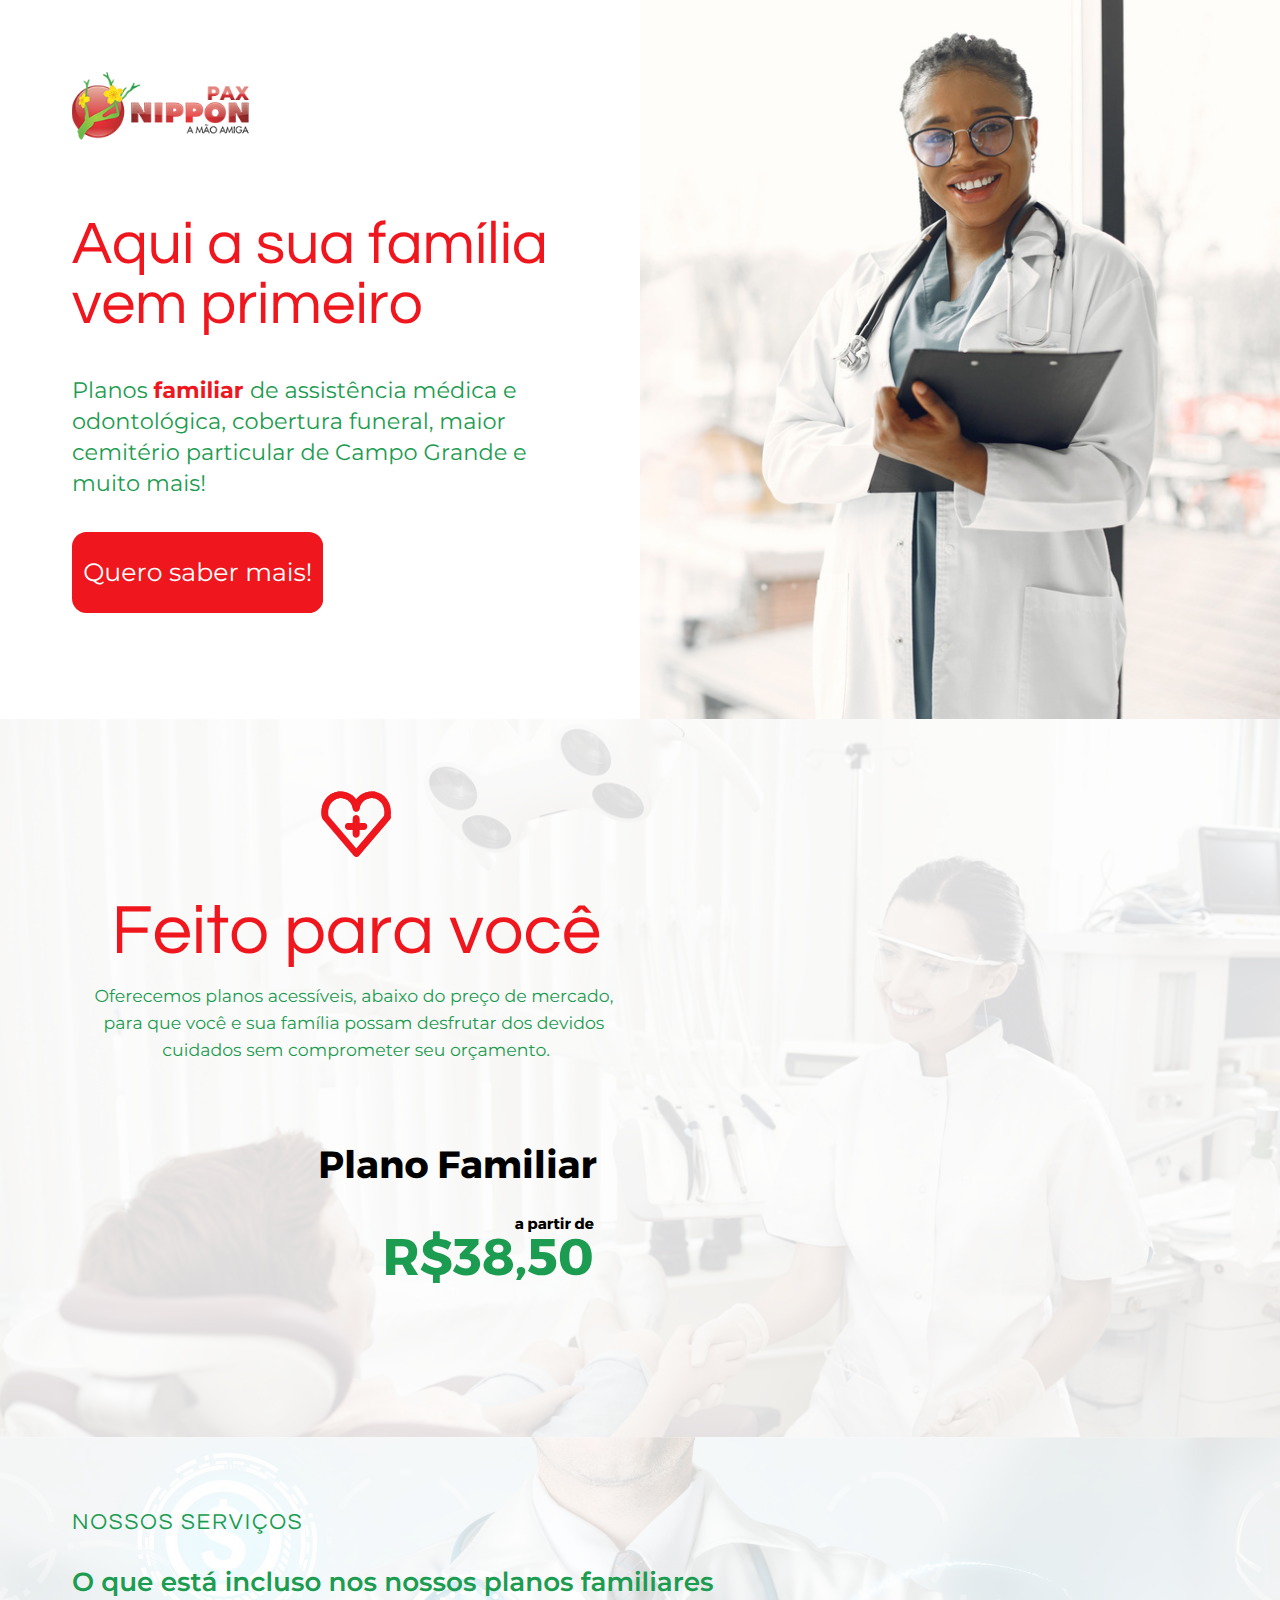
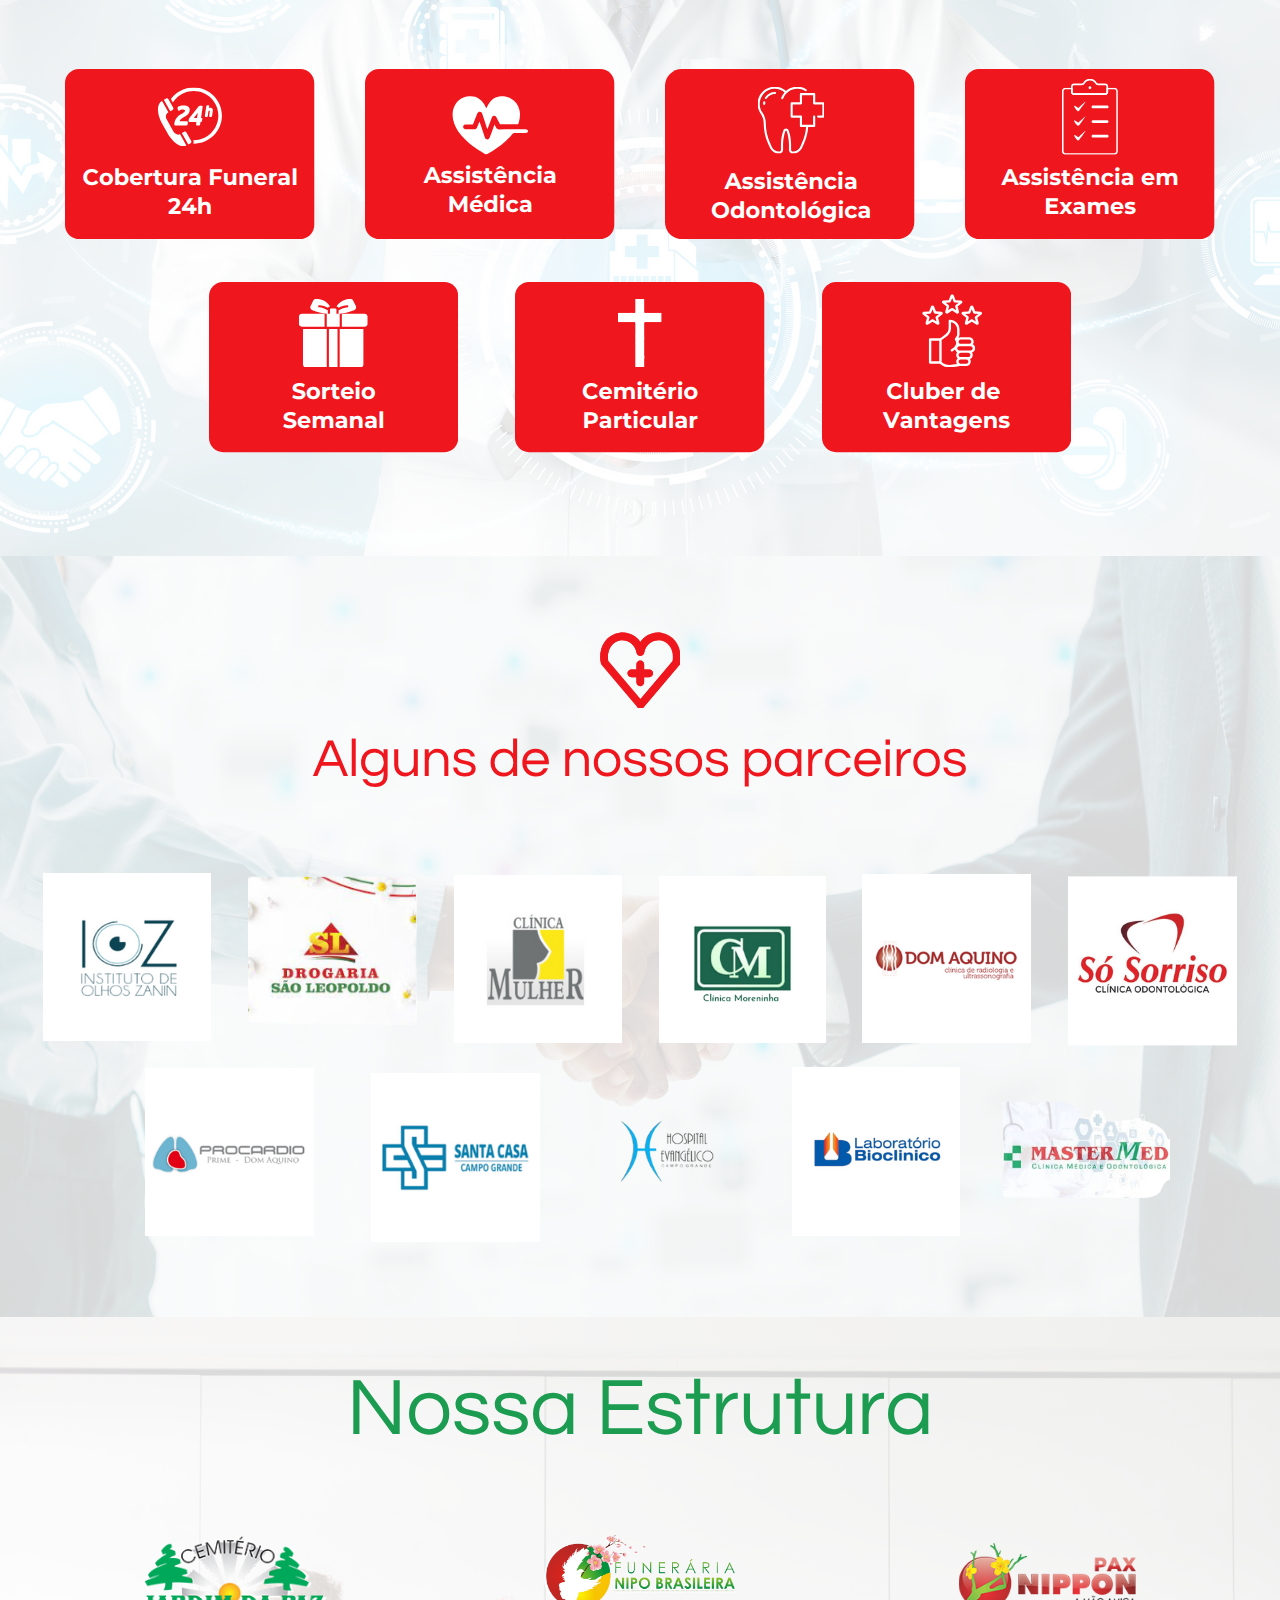
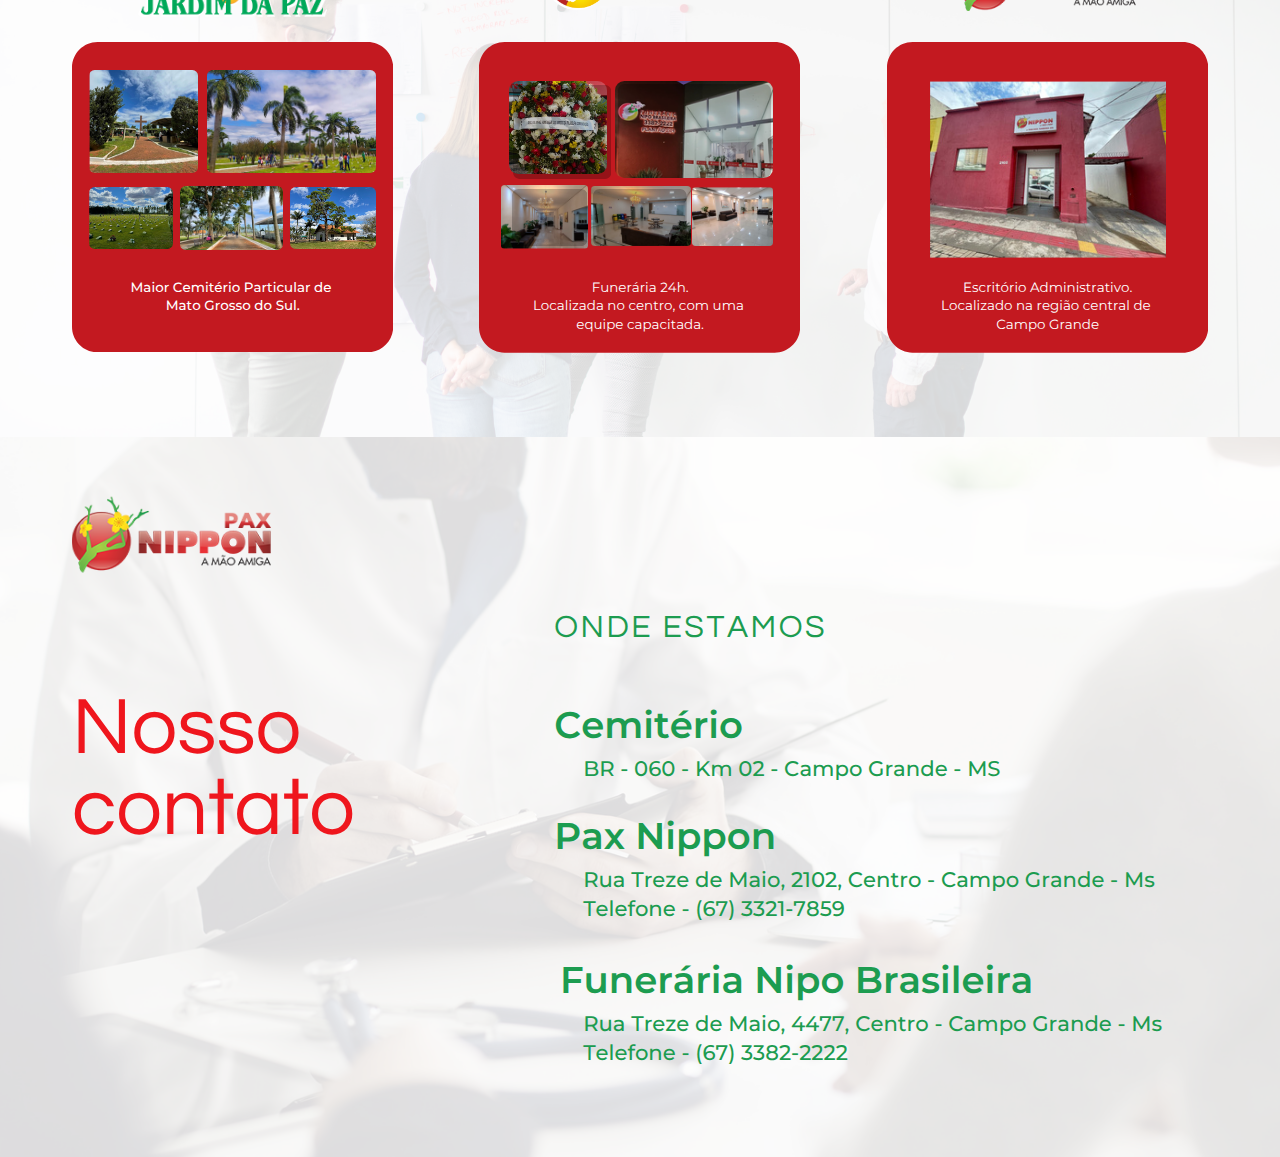
==== commit 2a6098f5: "Add files via upload" ====
--- a/index.html
+++ b/index.html
@@ -1,15 +1,21 @@
-<!DOCTYPE html>
-<html lang="pt-BR">
+<html lang="pt-BR" style="--inner1Vh: 9.11px; --sbw: 17px;">
 
 <head>
   <base href="/">
-  <meta http-equiv="Content-Type" content="text/html; charset=utf-8" />
-  <meta name="viewport" content="width=device-width, initial-scale=1.0" />
-  <title>Comercial Pax Nippon</title>
-  <meta name="description" content="" />
+  <meta http-equiv="Content-Type" content="text/html; charset=utf-8">
+  <meta name="viewport" content="width=device-width, initial-scale=1.0">
+  <title>East Forge Medical</title>
+  <meta name="description" content="">
   <link rel="icon" href="26387fa4f5b1e3f7b6217b27d79bf264.png" type="image/png" sizes="16x16">
   <link rel="icon" href="2d0b56e7e51cf11036ad8734bdb67e2d.png" type="image/png" sizes="32x32">
   <link rel="apple-touch-icon" href="725b756a69a7d4c235070e51acd85560.png" sizes="180x180">
+  <meta property="og:type" content="website">
+  <meta property="og:url" content="https://appnippon.my.canva.site/">
+  <meta property="og:title" content="East Forge Medical">
+  <meta property="og:image" content="https://appnippon.my.canva.site//638d17ffc5762d41f80301cc95f22b04.png">
+  <meta property="og:image:type" content="image/png">
+  <meta property="og:image:width" content="1200">
+  <meta property="og:image:height" content="630">
   <meta name="twitter:card" content="summary_large_image">
   <style>
     :root {
@@ -702,104 +708,104 @@
     }
 
     @media (max-width: 375px) {
-      #qludXde1pMuXgYuI {
+      #urWNdDqGTz4t0KW9 {
         grid-area: 2 / 2 / 3 / 3;
         position: relative;
       }
 
-      #ohOPt0qU4ZXzdgdM {
+      #bhnAHsN2TwT4Ppr3 {
         grid-template-columns: 0 421.27000495%;
         left: -160.63500247%;
         grid-template-rows: 0 100%;
       }
 
-      #pSbK1HMeAz84zE6y {
+      #fHm2ZEQQ0skbdX5p {
         grid-area: 2 / 2 / 3 / 7;
         position: relative;
       }
 
-      #twJUDN4AXkSjcHzx {
+      #hcdQ2ZjlcuCpDPgz {
         font-size: max(calc(12px * var(--rfso, var(--bfso, 1))), calc(9.72448727em - var(--ffsd)));
       }
 
-      #jjHV7mam801Rje5L {
+      #G0v79MFB0LN0Wf4H {
         --first-font-size: max(calc(12px * var(--rfso, var(--bfso, 1))), 9.72448727em);
         --last-font-size: var(--first-font-size);
         margin-top: calc(var(--first-font-size) * 0.1);
         margin-bottom: calc(var(--last-font-size) * 0.1);
       }
 
-      #n6RXl8Y1L1QDjDTi {
+      #jRaYiM8uAZAJN3K8 {
         min-width: 91.6rem;
       }
 
-      #lZ0eTdZQwuKVYmbJ {
+      #nRfjBlkxakkpioew {
         grid-area: 4 / 3 / 5 / 9;
         position: relative;
       }
 
-      #lXoUWw6yOLhTFHYJ {
+      #WVnB1NaHsNnyLsVv {
         font-size: max(calc(12px * var(--rfso, var(--bfso, 1))), calc(4.69333867em - var(--ffsd)));
       }
 
-      #lyXCWPyj6cmTZznM {
+      #GjegeQ552pFth896 {
         --first-font-size: max(calc(12px * var(--rfso, var(--bfso, 1))), 4.69333867em);
         --last-font-size: var(--first-font-size);
         margin-top: calc(var(--first-font-size) * -0.1);
         margin-bottom: calc(var(--last-font-size) * -0.1);
       }
 
-      #SQNk5KqWeexSYVJw {
+      #NNYM5RxDRKkbJFWf {
         min-width: 91.6rem;
       }
 
-      #ljczE7Ue3HL4N3Ui {
+      #jBfPqzJiNrPZnano {
         grid-area: 6 / 4 / 7 / 10;
         position: relative;
       }
 
-      #RXodj7CDUUuG1C7k {
+      #uA5h46uxoHPVUu7f {
         grid-area: 2 / 2 / 5 / 5;
         position: relative;
       }
 
-      #CmZpK9IV4sPVI3v1 {
+      #W7bP8K761ta8KA0Z {
         font-size: max(calc(12px * var(--rfso, var(--bfso, 1))), calc(7.17298667em - var(--ffsd)));
       }
 
-      #wTCBBPO3TKytSwRc {
+      #tOxDfB1ChbcV8RQJ {
         --first-font-size: max(calc(12px * var(--rfso, var(--bfso, 1))), 7.17298667em);
         --last-font-size: var(--first-font-size);
         margin-top: calc(var(--first-font-size) * 0.025);
         margin-bottom: calc(var(--last-font-size) * 0.025);
       }
 
-      #tPKMp8OdFNeWcGS4 {
+      #XP3P7HK2QSwpMAnI {
         min-width: 66.85387439rem;
       }
 
-      #ienMvtPpvChOynAe {
+      #GBKPZ146jEeMK8WO {
         grid-area: 3 / 3 / 4 / 4;
         position: relative;
       }
 
-      #upq6ojSJGa7Ba6H0 {
+      #axnVOdHGxPe04uQk {
         grid-template-columns: 0 2.39922325rem 66.72054105rem 2.39922325rem;
         grid-template-rows: 0 minmax(7.36731656rem, max-content) minmax(8.35864882rem, max-content) minmax(7.36949994rem, max-content);
       }
 
-      #E1792O2xD43VH7jQ {
+      #k8fFB5zDlgTyoJzk {
         grid-area: 8 / 5 / 9 / 8;
         grid-template-columns: 0 71.51898756rem;
         grid-template-rows: 0 minmax(23.09546533rem, max-content);
       }
 
-      #Vu8BxYVAAvXFsSkg {
+      #FDgQyZ4shyrZIfjC {
         grid-area: 8 / 5 / 9 / 8;
         position: relative;
       }
 
-      #uD1YIO3ggQlTPxLl {
+      #j9vKj3VJca6uLLq5 {
         grid-area: 10 / 6 / 11 / 11;
         position: relative;
         clip-path: polygon(calc(0% + 0%) calc((0.00152103 * 91.46666667rem) + 0%), calc(100% - (0% + 0%)) calc((0.00152103 * 91.46666667rem) + 0%), calc(100% - (0% + 0%)) calc(100% - ((0 * 91.46666667rem) + 0%)), calc(0% + 0%) calc(100% - ((0 * 91.46666667rem) + 0%)));
@@ -809,992 +815,992 @@
         margin-top: -0.15210323%;
       }
 
-      #COKacAVSiTGCaptN {
+      #x4AmtFa5uPdPYWLC {
         grid-template-columns: 4.26666667rem 0 0 0 0 50.30085565rem 21.21813191rem 19.94767911rem 0 0 4.26666667rem;
         grid-template-rows: 0 minmax(19.4344215rem, max-content) minmax(19.6008667rem, max-content) minmax(21.39364758rem, max-content) minmax(10.13333333rem, max-content) minmax(23.78731372rem, max-content) minmax(10.15390044rem, max-content) minmax(23.09546533rem, max-content) minmax(6.4rem, max-content) minmax(102.84978038rem, max-content);
       }
 
-      #tPtziv8JEjHzYIvI {
+      #wGnHHgR9PC1k3uIK {
         min-height: calc(calc(10.70398225 * var(--1vh, 1vh)) - 5.35199112px);
       }
 
-      #QzIcqvD9EwgtLOYT {
+      #OdxbCWjQIW36JsGg {
         grid-area: 2 / 2 / 3 / 3;
         position: relative;
       }
 
-      #kVoW4dubXXRfoSzw {
+      #QjhCUzNDqWMQFgUK {
         grid-template-columns: 0 385.4053777%;
         left: -142.70268885%;
         grid-template-rows: 0 100%;
       }
 
-      #JIWErlHBZDYREWZi {
+      #c8stkT4lpoJUwgbI {
         grid-area: 2 / 4 / 3 / 5;
         position: relative;
       }
 
-      #w9MRRg12YYWCQszp {
+      #OQgiRgGJDL8g8Xyf {
         font-size: max(calc(12px * var(--rfso, var(--bfso, 1))), calc(11.3615355em - var(--ffsd)));
       }
 
-      #vwapafZxX9xNiUWu {
+      #mzeGfOHq9C4qvoWn {
         --first-font-size: max(calc(12px * var(--rfso, var(--bfso, 1))), 11.3615355em);
         --last-font-size: var(--first-font-size);
         margin-top: calc(var(--first-font-size) * 0.1);
         margin-bottom: calc(var(--last-font-size) * 0.1);
       }
 
-      #rkrqby3e7x4DOsE0 {
+      #SONBIPODZhNukwlH {
         min-width: 91.6rem;
       }
 
-      #UG3rPha5zFc1Lvap {
+      #nIhhGEtsCyiqRdVH {
         grid-area: 4 / 2 / 5 / 6;
         position: relative;
       }
 
-      #Kr6e26JLeb7HDQNo {
+      #tdnuRjX6FFvY7Aaj {
         font-size: max(calc(12px * var(--rfso, var(--bfso, 1))), calc(4.40187914em - var(--ffsd)));
       }
 
-      #Ksq7zhl5EchCXaVD {
+      #clSDdD8xuBUsrfOk {
         --first-font-size: max(calc(12px * var(--rfso, var(--bfso, 1))), 4.40187914em);
         --last-font-size: var(--first-font-size);
         margin-top: calc(var(--first-font-size) * -0.2);
         margin-bottom: calc(var(--last-font-size) * -0.2);
       }
 
-      #oUDtFbt3rW9ZA5FC {
+      #hZ3pVEqkaIR9A2Gw {
         min-width: 91.6rem;
       }
 
-      #cTAbYEctOg4YTQ0f {
+      #axslQMXsQ6w6EXvM {
         grid-area: 6 / 3 / 7 / 7;
         position: relative;
       }
 
-      #DiOoyvnTwUkxRSQz {
+      #GdQymPxrcrrlCJGI {
         grid-area: 2 / 2 / 3 / 6;
         grid-template-columns: 0 0 35.6565721rem 20.15352246rem 35.6565721rem 0;
         grid-template-rows: 0 minmax(18.83438281rem, max-content) minmax(9.52552355rem, max-content) minmax(13.54648087rem, max-content) minmax(3.29203751rem, max-content) minmax(12.63458725rem, max-content);
       }
 
-      #BwtU4RQBAscalNW0 {
+      #HEExOqpyAtebj0xU {
         grid-area: 2 / 2 / 3 / 6;
         position: relative;
       }
 
-      #PNCKjiEVlDimQ4Re {
+      #tGfFFh3sP9OdrV0m {
         font-size: max(calc(12px * var(--rfso, var(--bfso, 1))), calc(10.77290667em - var(--ffsd)));
       }
 
-      #JefkVUiDYQQ3Z6X3 {
+      #HgbmWjMEn4in7HJ7 {
         --first-font-size: max(calc(12px * var(--rfso, var(--bfso, 1))), 10.77290667em);
         --last-font-size: var(--first-font-size);
         margin-top: calc(var(--first-font-size) * 0.025);
         margin-bottom: calc(var(--last-font-size) * 0.025);
       }
 
-      #IAJcoxw7bv0LiaSj {
+      #Vf4emdWfpCEqWLNk {
         min-width: 89.0014586rem;
       }
 
-      #AtzhShM5skk5DazX {
+      #cAFSAG525KKWMeP2 {
         grid-area: 2 / 2 / 3 / 7;
         position: relative;
       }
 
-      #KRsDm69GZ2ecwho1 {
+      #pgFLxvHBZrTcQmB5 {
         font-size: calc(4.30914667em - var(--ffsd));
       }
 
-      #Ee0WCw5OVkXQUj0f {
+      #x8k1NYq14FwC894J {
         --first-font-size: 4.30914667em;
         --last-font-size: var(--first-font-size);
         margin-top: calc(var(--first-font-size) * 0.025);
         margin-bottom: calc(var(--last-font-size) * 0.025);
       }
 
-      #I9Ybhhvx06J47jmj {
+      #Dw2ZGvBLP9nxWgML {
         min-width: 25.94568743rem;
       }
 
-      #lEJi96swt3ob9bMR {
+      #XhfO2VdBhBEXmMxM {
         grid-area: 4 / 4 / 6 / 5;
         position: relative;
       }
 
-      #zebfc5nXdhgIN97m {
+      #LNVzDGIGTUMr9rvb {
         font-size: calc(14.65104em - var(--ffsd));
       }
 
-      #TdGwQcErCueSVuj1 {
+      #ITnAZN7cYr4ZhG8b {
         --first-font-size: 14.65104em;
         --last-font-size: var(--first-font-size);
         margin-top: calc(var(--first-font-size) * 0.025);
         margin-bottom: calc(var(--last-font-size) * 0.025);
       }
 
-      #K0jFzjzF0aEDzRBJ {
+      #xcKc8dlJPCYveL78 {
         min-width: 67.73720014rem;
       }
 
-      #kB4JOsyqjl4u1eV1 {
+      #O4bRpPlOsEY77m9R {
         grid-area: 5 / 3 / 7 / 6;
         position: relative;
       }
 
-      #DLh8gu8dZFJVhrnm {
+      #tmgNkERDFwoTuP27 {
         grid-area: 4 / 4 / 5 / 5;
         grid-template-columns: 0 20.50146416rem 41.7915127rem 25.8123541rem 0 0.76279431rem;
         grid-template-rows: 0 minmax(12.80379629rem, max-content) minmax(8.17296416rem, max-content) minmax(2.50772867rem, max-content) minmax(2.50697081rem, max-content) minmax(15.02482333rem, max-content);
       }
 
-      #dAsoEPdsgVGJYKr3 {
+      #iQbLjXo47Ju0Foom {
         grid-area: 4 / 4 / 5 / 5;
         position: relative;
       }
 
-      #pu8i4zLHShWBwEzj {
+      #DjqzYAhzb6x4Swks {
         grid-area: 6 / 3 / 7 / 7;
         position: relative;
       }
 
-      #H67NKKvP28FUDCxF {
+      #TnaiLVigj2gfWkAP {
         grid-template-columns: 4.26666667rem 0 2.15370046rem 88.86812527rem 0.44484094rem 0 4.26666667rem;
         grid-template-rows: minmax(4.26666667rem, max-content) minmax(57.83301198rem, max-content) minmax(22.42269413rem, max-content) minmax(41.01628327rem, max-content) minmax(6.4rem, max-content) minmax(80.47939916rem, max-content) minmax(4.26666667rem, max-content);
       }
 
-      #UxtTY0FmAgZywVS8 {
+      #b6V9KsI4RmnpvW2A {
         min-height: calc(calc(9.79270367 * var(--1vh, 1vh)) - 4.89635183px);
       }
 
-      #Kgio6TcbAgRH5PYG {
+      #a913Ns5MIEiWSYc3 {
         grid-area: 2 / 2 / 3 / 3;
         position: relative;
       }
 
-      #qsq0UJSkPBDEIfFJ {
+      #JIfNf1sOU6qPWUQt {
         grid-template-columns: 0 785.70651308%;
         left: -342.85325654%;
         grid-template-rows: 0 100%;
       }
 
-      #UccxF7AgyWgqbAbL {
+      #Uxi92cZf75ZotZUW {
         font-size: max(calc(12px * var(--rfso, var(--bfso, 1))), calc(4.693328em - var(--ffsd)));
       }
 
-      #zU2gmKQXQG2WuJbt {
+      #lIpxSGIPqPIbOCbW {
         --first-font-size: max(calc(12px * var(--rfso, var(--bfso, 1))), 4.693328em);
         --last-font-size: var(--first-font-size);
         margin-top: calc(var(--first-font-size) * 0.1);
         margin-bottom: calc(var(--last-font-size) * 0.1);
       }
 
-      #DSuDrKZDeCIyOX91 {
+      #musAgqQATRTzXEsq {
         min-width: 91.6rem;
       }
 
-      #CcQUHZ1ky4MSUFDc {
+      #NMhsKBC1gZIR7pjT {
         grid-area: 2 / 2 / 3 / 4;
         position: relative;
       }
 
-      #gLYHuOTGUj9UxDUx {
+      #RVZ9LOjs950VJ2mW {
         font-size: max(calc(12px * var(--rfso, var(--bfso, 1))), calc(4.90666667em - var(--ffsd)));
       }
 
-      #NiVL2WQgAJhjjk2O {
+      #LJN5G3og2jIpYcvb {
         --first-font-size: max(calc(12px * var(--rfso, var(--bfso, 1))), 4.90666667em);
         --last-font-size: var(--first-font-size);
         margin-top: calc(var(--first-font-size) * -0.05);
         margin-bottom: calc(var(--last-font-size) * -0.05);
       }
 
-      #VE80jJe82d4OCXWn {
+      #iIyt7XnWn0LCJhyi {
         min-width: 91.6rem;
       }
 
-      #OIWSMOaLcHi9anSE {
+      #CNq9yor49me6neeI {
         grid-area: 4 / 3 / 5 / 5;
         position: relative;
       }
 
-      #Aas9jAuWDNqnCsHj {
+      #LHAxa7mpAvsSjr5E {
         grid-area: 2 / 2 / 3 / 4;
         grid-template-columns: 0 0 91.46666667rem 0;
         grid-template-rows: 0 minmax(2.09730411rem, max-content) minmax(8.92803808rem, max-content) minmax(2.50469592rem, max-content);
       }
 
-      #GOjc7BgibK3Wk7vL {
+      #MXs1cmLpCYd4oV6N {
         grid-area: 2 / 2 / 3 / 4;
         position: relative;
       }
 
-      #JffTEKLIx0eS5X3e {
+      #OtMmIuOEAcq0ROKF {
         grid-area: 2 / 2 / 7 / 7;
         position: relative;
       }
 
-      #RmUhEoWKVto64TNL {
+      #KVBWjao5hB1eD2O4 {
         grid-area: 3 / 4 / 4 / 5;
         position: relative;
       }
 
-      #VTKheoHZfU3QTUl4 {
+      #lFgvU0FnAKKWqrVG {
         font-size: max(calc(12px * var(--rfso, var(--bfso, 1))), calc(6.40002667em - var(--ffsd)));
       }
 
-      #z2Bn4drpxVZMcDlb {
+      #xLSLrQ1OvF2Abtap {
         --first-font-size: max(calc(12px * var(--rfso, var(--bfso, 1))), 6.40002667em);
         --last-font-size: var(--first-font-size);
         margin-top: calc(var(--first-font-size) * -0.05);
         margin-bottom: calc(var(--last-font-size) * -0.05);
       }
 
-      #CdzSExF3xbEz8pKZ {
+      #bSS7yaCQf8ksslBn {
         min-width: 62.10524172rem;
       }
 
-      #sap9AuzoJesWTOWl {
+      #PmmcIq3x1asgw1T6 {
         grid-area: 5 / 3 / 6 / 6;
         position: relative;
       }
 
-      #ide8xSD2OlRrowEs {
+      #SMnFdgEt3rgdDVDM {
         grid-area: 2 / 2 / 3 / 9;
         grid-template-columns: 0 4.48931296rem 21.86635069rem 18.23920701rem 21.86635069rem 4.48931296rem;
         grid-template-rows: 0 minmax(5.33769743rem, max-content) minmax(16.84846748rem, max-content) minmax(4.91959301rem, max-content) minmax(15.89333067rem, max-content) minmax(5.4210725rem, max-content);
       }
 
-      #eBoZbYdXVIZeymA1 {
+      #YD1kwbVDTsZtwVQx {
         grid-area: 2 / 2 / 7 / 7;
         position: relative;
       }
 
-      #DQgPfmV9Q32QOZ9R {
+      #jHrdw4jxjLUiNSEQ {
         grid-area: 3 / 4 / 4 / 5;
         position: relative;
       }
 
-      #rn4oS4pxS3hvJ07k {
+      #QRN6GqrITghGBcK8 {
         font-size: max(calc(12px * var(--rfso, var(--bfso, 1))), calc(6.40002667em - var(--ffsd)));
       }
 
-      #pKAFqefTHRRN5BHe {
+      #SWUUQuxRTAb974Ob {
         font-size: max(calc(12px * var(--rfso, var(--bfso, 1))), calc(6.40002667em - var(--ffsd)));
       }
 
-      #ZtIGZgNz6fOPv3YR {
+      #N13aYKmSo4p03VJ8 {
         --first-font-size: max(calc(12px * var(--rfso, var(--bfso, 1))), 6.40002667em);
         --last-font-size: var(--first-font-size);
         margin-top: calc(var(--first-font-size) * -0.05);
         margin-bottom: calc(var(--last-font-size) * -0.05);
       }
 
-      #qOopzASLy5TJpXGD {
+      #rgceDqH7C0zIT4MI {
         min-width: 62.10524172rem;
       }
 
-      #DhBELBuhoyELLLUx {
+      #SgeZjDaIMy07ofvU {
         grid-area: 5 / 3 / 6 / 6;
         position: relative;
       }
 
-      #usYcXZzJ5xF1TVB9 {
+      #QoSownIpunp3DBCl {
         grid-area: 4 / 3 / 5 / 10;
         grid-template-columns: 0 4.45499569rem 20.2107576rem 21.61902773rem 20.14212306rem 4.52363023rem;
         grid-template-rows: 0 minmax(7.71773961rem, max-content) minmax(16.75474649rem, max-content) minmax(2.2678728rem, max-content) minmax(15.89333067rem, max-content) minmax(5.78647151rem, max-content);
       }
 
-      #dRwUlKWJJ7FlSzxl {
+      #YsoJ2YSZw3Vj7Cli {
         grid-area: 2 / 2 / 7 / 7;
         position: relative;
       }
 
-      #IxxuUB6ZqCQQT4AH {
+      #eNK6PYPWBMPhWWFO {
         stroke-width: calc(100rem * 0.0 / 375.0);
       }
 
-      #lg1N2vIWjPmzBdd8 {
+      #R4p09N166PGB4Z8M {
         grid-area: 2 / 2 / 5 / 5;
         position: relative;
       }
 
-      #ESzQFplL7wGoGkE2 {
+      #qDeSsfvDLAxNE2PR {
         grid-area: 3 / 3 / 4 / 4;
         position: relative;
       }
 
-      #vkSXQoayE3aFF15x {
+      #tfeokuVD7qD7QuCy {
         grid-template-columns: 0 0.04274294rem 18.80317723rem 0.22207718rem;
         grid-template-rows: 0 minmax(0.04330129rem, max-content) minmax(18.75616929rem, max-content) minmax(0.22085678rem, max-content);
       }
 
-      #uw8kCwjec8zrNyec {
+      #vKKeGpXuSMeVdkcg {
         font-size: max(calc(12px * var(--rfso, var(--bfso, 1))), calc(6.40002667em - var(--ffsd)));
       }
 
-      #XNFL35qK7895oJbU {
+      #AQ5JeOsfESBoLJy4 {
         --first-font-size: max(calc(12px * var(--rfso, var(--bfso, 1))), 6.40002667em);
         --last-font-size: var(--first-font-size);
         margin-top: calc(var(--first-font-size) * -0.05);
         margin-bottom: calc(var(--last-font-size) * -0.05);
       }
 
-      #XEQMlzYKTQZsBFYm {
+      #ZotafuvtVnz8LC1M {
         min-width: 62.10524172rem;
       }
 
-      #FfsjlM89Q64eCGnK {
+      #IMvl3uew2zTrZzqt {
         grid-area: 5 / 3 / 6 / 6;
         position: relative;
       }
 
-      #ztclkhZqwYYBqZPV {
+      #QHZjC1GcTbBSZlQU {
         grid-area: 6 / 4 / 7 / 11;
         grid-template-columns: 0 4.75526715rem 21.45195552rem 19.06799735rem 21.45195552rem 4.22335877rem;
         grid-template-rows: 0 minmax(5.18975318rem, max-content) minmax(19.02032736rem, max-content) minmax(4.21131029rem, max-content) minmax(15.89333067rem, max-content) minmax(4.10543958rem, max-content);
       }
 
-      #AYRov0qOLFrlY1tq {
+      #HmfoUg4QY66WgcMD {
         grid-area: 2 / 2 / 9 / 9;
         position: relative;
       }
 
-      #WOjQJ1YKb9DtTr8W {
+      #pjRUpMbVhD9EjO4x {
         grid-area: 3 / 5 / 5 / 7;
         position: relative;
       }
 
-      #PNposRsbgQvyxNjQ {
+      #k49dB95mFqKckjvh {
         grid-area: 4 / 4 / 7 / 6;
         position: relative;
       }
 
-      #TjVjwF0n3jyfyyC2 {
+      #dsYUyLVC0mhCcf4S {
         font-size: calc(6.40002667em - var(--ffsd));
       }
 
-      #DQMD0HaOLMU3Uwmv {
+      #gn6LLcflnz0ZdWdu {
         --first-font-size: 6.40002667em;
         --last-font-size: var(--first-font-size);
         margin-top: calc(var(--first-font-size) * -0.05);
         margin-bottom: calc(var(--last-font-size) * -0.05);
       }
 
-      #jOw5W7vEboc9r78i {
+      #mCUC5nsoJFtld9Ml {
         min-width: 62.10524172rem;
       }
 
-      #OPZ1h5tKJSEzVQM9 {
+      #g2Zcww3UJk6Ti93I {
         grid-area: 6 / 3 / 8 / 8;
         position: relative;
       }
 
-      #gOjvkcFKFUW4P64S {
+      #bWW0fcXPPGmOnryL {
         grid-area: 8 / 5 / 9 / 12;
         grid-template-columns: 0 4.48931296rem 12.12690443rem 10.86835509rem 2.6027199rem 13.37866944rem 22.99525952rem 4.48931296rem;
         grid-template-rows: 0 minmax(2.87790092rem, max-content) minmax(13.21721193rem, max-content) minmax(8.55084855rem, max-content) minmax(2.4597965rem, max-content) minmax(10.27984702rem, max-content) minmax(5.61045325rem, max-content) minmax(5.42410289rem, max-content);
       }
 
-      #lptWfll9P8svL7YN {
+      #M4tBzoVi1kIkucId {
         grid-area: 2 / 2 / 7 / 7;
         position: relative;
       }
 
-      #qa1BrJs6lVnS92OE {
+      #LciI056dETtI01Zh {
         grid-area: 3 / 4 / 4 / 5;
         position: relative;
       }
 
-      #qwFVImyqxiFQnV9G {
+      #m0J17LFLsJCnLI68 {
         font-size: max(calc(12px * var(--rfso, var(--bfso, 1))), calc(6.40002667em - var(--ffsd)));
       }
 
-      #hJ4ESl50ciOs9shY {
+      #XOUl2m3AFqFqEczv {
         font-size: max(calc(12px * var(--rfso, var(--bfso, 1))), calc(6.40002667em - var(--ffsd)));
       }
 
-      #kDMMR3qwdigNkRIU {
+      #OXr49ySsj1a0FSZI {
         --first-font-size: max(calc(12px * var(--rfso, var(--bfso, 1))), 6.40002667em);
         --last-font-size: var(--first-font-size);
         margin-top: calc(var(--first-font-size) * -0.05);
         margin-bottom: calc(var(--last-font-size) * -0.05);
       }
 
-      #HR6my6xFgkAo8Zbb {
+      #LuPtqvHhXTyDuWUo {
         min-width: 62.10524172rem;
       }
 
-      #QmUIOIRCZ7aJbFDt {
+      #beQHkjGlAC1VydDT {
         grid-area: 5 / 3 / 6 / 6;
         position: relative;
       }
 
-      #rPTmAcZdwyazRily {
+      #gtVPk8X1Y7fC34sj {
         grid-area: 10 / 6 / 11 / 13;
         grid-template-columns: 0 4.48931296rem 21.22804531rem 19.51581777rem 21.22804531rem 4.48931296rem;
         grid-template-rows: 0 minmax(4.69426277rem, max-content) minmax(19.51581777rem, max-content) minmax(2.89567738rem, max-content) minmax(15.89333067rem, max-content) minmax(5.4210725rem, max-content);
       }
 
-      #KxiQUTrWVQxvlVlN {
+      #EKrZMVPbvgsyIZOu {
         grid-area: 2 / 2 / 7 / 7;
         position: relative;
       }
 
-      #V8iCO6OPKqEHxicg {
+      #ZJg8uuOkcZwKbuAu {
         grid-area: 3 / 4 / 4 / 5;
         position: relative;
       }
 
-      #rrklGYSkVV28AYnq {
+      #tTs4G5z6pWENIE5O {
         font-size: max(calc(12px * var(--rfso, var(--bfso, 1))), calc(6.40002667em - var(--ffsd)));
       }
 
-      #PzagfAzVUyWDdA97 {
+      #lP2K4hyOVoFA9nsD {
         --first-font-size: max(calc(12px * var(--rfso, var(--bfso, 1))), 6.40002667em);
         --last-font-size: var(--first-font-size);
         margin-top: calc(var(--first-font-size) * -0.05);
         margin-bottom: calc(var(--last-font-size) * -0.05);
       }
 
-      #pdAzeZy0NcxoEzQQ {
+      #GM3P1VSjjx9ermw7 {
         min-width: 62.10524172rem;
       }
 
-      #pznnl4cm2qMYe9Bz {
+      #AyZN8KcxCTqPQVND {
         grid-area: 5 / 3 / 6 / 6;
         position: relative;
       }
 
-      #AU1aQIWsSVZ53LNL {
+      #ErBXLBLxMgkV0Zhk {
         grid-area: 12 / 7 / 13 / 14;
         grid-template-columns: 0 4.48931296rem 24.65575003rem 12.66040832rem 24.65575003rem 4.48931296rem;
         grid-template-rows: 0 minmax(4.65732638rem, max-content) minmax(19.55275416rem, max-content) minmax(2.89567738rem, max-content) minmax(15.89333067rem, max-content) minmax(5.4210725rem, max-content);
       }
 
-      #QyV7kai0h8nEUFX9 {
+      #yywt5XAz2qE4S2Dl {
         grid-area: 2 / 2 / 7 / 7;
         position: relative;
       }
 
-      #o74MCvdJML0qHV1i {
+      #GALHpf26rK1k6pGc {
         grid-area: 3 / 4 / 4 / 5;
         position: relative;
       }
 
-      #NZZbUiBHnz1YfKS2 {
+      #shVoQdF1CuRK1TSx {
         font-size: max(calc(12px * var(--rfso, var(--bfso, 1))), calc(6.40002667em - var(--ffsd)));
       }
 
-      #D51q27GgWqslcN9t {
+      #PwCt9VxtOG3NYyvj {
         --first-font-size: max(calc(12px * var(--rfso, var(--bfso, 1))), 6.40002667em);
         --last-font-size: var(--first-font-size);
         margin-top: calc(var(--first-font-size) * -0.05);
         margin-bottom: calc(var(--last-font-size) * -0.05);
       }
 
-      #Unj6grLbc3UtlggT {
+      #Fuy6D3bVXJrvx2ug {
         min-width: 62.10524172rem;
       }
 
-      #As3qA4z4wo0KUrst {
+      #XkiJNDGq7QbyYwad {
         grid-area: 5 / 3 / 6 / 6;
         position: relative;
       }
 
-      #ArGWpKGlXvvbEmv3 {
+      #Ng8O10myIHuSNDDw {
         grid-area: 14 / 8 / 15 / 15;
         grid-template-columns: 0 4.48931296rem 24.06434454rem 16.99580912rem 20.91175473rem 4.48931296rem;
         grid-template-rows: 0 minmax(3.29216163rem, max-content) minmax(20.91791891rem, max-content) minmax(2.89567738rem, max-content) minmax(15.89333067rem, max-content) minmax(5.4210725rem, max-content);
       }
 
-      #L6dGKgWgucGhRHkT {
+      #hgEvl5NK9UXMhkz9 {
         grid-area: 4 / 3 / 5 / 5;
         grid-template-columns: 10.25806618rem 0 0 0 0 0 0 70.95053431rem 0 0 0 0 0 0 10.25806618rem;
         grid-template-rows: 0 minmax(48.42016108rem, max-content) minmax(6.4rem, max-content) minmax(48.42016108rem, max-content) minmax(6.4rem, max-content) minmax(48.42016108rem, max-content) minmax(6.4rem, max-content) minmax(48.42016108rem, max-content) minmax(12.44699624rem, max-content) minmax(48.42016108rem, max-content) minmax(6.4rem, max-content) minmax(48.42016108rem, max-content) minmax(6.4rem, max-content) minmax(48.42016108rem, max-content);
       }
 
-      #VBdpXcqJHzw2ELfg {
+      #IwYUpJc67Pnq0eOv {
         grid-area: 4 / 3 / 5 / 5;
         position: relative;
       }
 
-      #BISLI8uS5Xe8ie9U {
+      #NGGlnl9sFe3tRHbg {
         grid-template-columns: 4.26666667rem 0 91.46666667rem 0 4.26666667rem;
         grid-template-rows: minmax(12.44rem, max-content) minmax(13.53003811rem, max-content) minmax(19.94605631rem, max-content) minmax(383.38812377rem, max-content) minmax(12.44rem, max-content);
       }
 
-      #wtt6CIQW468AyFFI {
+      #FKOexGeLVBVsAhUC {
         min-height: calc(calc(19.96389126 * var(--1vh, 1vh)) - 9.98194563px);
       }
 
-      #jJPG8tmnFkK8ro95 {
+      #Q6E1OJzjEDSqFTR7 {
         grid-area: 2 / 2 / 3 / 3;
         position: relative;
       }
 
-      #Ik2tWZi4BxVSffE6 {
+      #o9SFT54FyaHb0KvT {
         grid-template-columns: 0 1135.86448959%;
         left: -517.9322448%;
         grid-template-rows: 0 100%;
       }
 
-      #XJQgniyBsvtqsD3O {
+      #XO0Jsg4lVfpEIm9q {
         grid-area: 2 / 3 / 3 / 4;
         position: relative;
       }
 
-      #NHrYDkiwhxIhP56j {
+      #oSX8MiuSUYZhM2Ra {
         font-size: max(calc(12px * var(--rfso, var(--bfso, 1))), calc(6.89331749em - var(--ffsd)));
       }
 
-      #WpG0bvY0Bh9efNAf {
+      #PEGVLHdhJIlIIaNN {
         --first-font-size: max(calc(12px * var(--rfso, var(--bfso, 1))), 6.89331749em);
         --last-font-size: var(--first-font-size);
         margin-top: calc(var(--first-font-size) * 0.1);
         margin-bottom: calc(var(--last-font-size) * 0.1);
       }
 
-      #lbxhcz37uWQVYyDR {
+      #RBUKaN1zQZ9fr5e7 {
         min-width: 91.6rem;
       }
 
-      #HAymDp2F7GHll3QB {
+      #eCAIBaDcV0GkP6L3 {
         grid-area: 4 / 2 / 5 / 5;
         position: relative;
       }
 
-      #IXg3ynX5cxS44GLu {
+      #acuM5S6r5IN4ee4t {
         grid-area: 2 / 2 / 3 / 5;
         grid-template-columns: 0 34.1353731rem 23.19592047rem 34.1353731rem;
         grid-template-rows: 0 minmax(21.67764204rem, max-content) minmax(5.71546559rem, max-content) minmax(8.21897652rem, max-content);
       }
 
-      #BUqGeBSmciuC3uTS {
+      #z0J04ATX4Y0aKl5d {
         grid-area: 2 / 2 / 3 / 5;
         position: relative;
       }
 
-      #oUHZRIMxjTMOD6I4 {
+      #QLYUdMMliakGfmf1 {
         grid-area: 2 / 5 / 3 / 9;
         position: relative;
       }
 
-      #YagKzwhWrFYeLXaZ {
+      #V1EE8wWM5U7vqWzO {
         grid-area: 4 / 3 / 5 / 12;
         position: relative;
       }
 
-      #Okmk7Dxv2WxFYU81 {
+      #hOHi9KoJr73iHHZ2 {
         grid-area: 6 / 6 / 7 / 10;
         position: relative;
       }
 
-      #TSipJLYz2zPLkQnU {
+      #mbHHVJP8cwK0yc3X {
         grid-area: 8 / 7 / 9 / 8;
         position: relative;
       }
 
-      #DsdRIUtCjFjJ6idd {
+      #ZNJeA5C7as6cbzeS {
         grid-area: 10 / 4 / 11 / 11;
         position: relative;
       }
 
-      #UcOEKDA4N23wfrQ4 {
+      #Az0gjAMYLjWDDUBb {
         grid-area: 12 / 2 / 13 / 13;
         position: relative;
       }
 
-      #S8CdJXfsimdTLiOb {
+      #eEszAxjRLjWsIx4X {
         grid-area: 4 / 3 / 5 / 6;
         grid-template-columns: 21.65595952rem 0.028374rem 0.01088408rem 0.06592853rem 0 0.22516068rem 47.49405304rem 0.22516068rem 0 0.06592853rem 0.01088408rem 0.028374rem 21.65595952rem;
         grid-template-rows: 0 minmax(47.9443744rem, max-content) minmax(6.4rem, max-content) minmax(48.09799963rem, max-content) minmax(6.4rem, max-content) minmax(47.9443744rem, max-content) minmax(6.4rem, max-content) minmax(47.49405304rem, max-content) minmax(6.4rem, max-content) minmax(48.07623146rem, max-content) minmax(6.4rem, max-content) minmax(48.15474763rem, max-content);
       }
 
-      #MqNCEgZiVKGVNTSc {
+      #ZT00vVxXBNW59UVE {
         grid-area: 4 / 3 / 5 / 6;
         position: relative;
       }
 
-      #rpc8u4oEv5zRXgCL {
+      #tXSgMP5A3YKNSfsi {
         grid-area: 2 / 5 / 3 / 8;
         position: relative;
       }
 
-      #HCqBYEiCzrWtWW5u {
+      #cnR3U2KCvt6qxbMB {
         grid-area: 4 / 3 / 5 / 9;
         position: relative;
       }
 
-      #Ue5FUSrIzwAzA5Rq {
+      #ynOxN2aCzowgekY9 {
         grid-area: 6 / 2 / 7 / 11;
         position: relative;
       }
 
-      #THfndFL1EZbt2F8u {
+      #OikRRKDUTwQb6LqI {
         grid-area: 8 / 6 / 9 / 7;
         position: relative;
       }
 
-      #ALowQpg7qpHnG6AZ {
+      #Mti9OmUEObfMz4bY {
         grid-area: 10 / 4 / 11 / 10;
         position: relative;
       }
 
-      #WJmMXIqHj4EMbAIm {
+      #CyDa3ddw3K6sCpy8 {
         grid-area: 6 / 4 / 7 / 7;
         grid-template-columns: 21.68433352rem 0.02176816rem 0 0.02981714rem 0.01857017rem 47.95768868rem 0.01857017rem 0.02981714rem 0 0.02176816rem 21.68433352rem;
         grid-template-rows: 0 minmax(47.99482902rem, max-content) minmax(6.4rem, max-content) minmax(48.0544633rem, max-content) minmax(6.4rem, max-content) minmax(48.09799963rem, max-content) minmax(6.4rem, max-content) minmax(47.95768868rem, max-content) minmax(6.4rem, max-content) minmax(48.0544633rem, max-content);
       }
 
-      #hmKsj27n7mzufODq {
+      #Y9DiVYYTSyYvIvwa {
         grid-area: 6 / 4 / 7 / 7;
         position: relative;
       }
 
-      #uyr82cGRS3UtxoPv {
+      #alHJaZNy30XFgKqp {
         grid-template-columns: 4.26666667rem 0 0 91.46666667rem 0 0 4.26666667rem;
         grid-template-rows: minmax(12.97333333rem, max-content) minmax(35.61208414rem, max-content) minmax(22.79885526rem, max-content) minmax(319.71178056rem, max-content) minmax(6.20179172rem, max-content) minmax(265.75944394rem, max-content) minmax(12.97333333rem, max-content);
       }
 
-      #BlsiiImN7nRJLJ0m {
+      #AcuN3JNzWd8afApF {
         min-height: calc(calc(30.55207352 * var(--1vh, 1vh)) - 15.27603676px);
       }
 
-      #OoQqu91ZtJTzrlU7 {
+      #fommeVsvLoZuNvpA {
         grid-area: 2 / 2 / 3 / 3;
         position: relative;
       }
 
-      #kTWwfCMheb1450QI {
+      #e6pz0FK04m2YPguD {
         grid-template-columns: 0 733.90084588%;
         left: -316.95042294%;
         grid-template-rows: 0 100%;
       }
 
-      #w5E7ETdEVlj07g6Q {
+      #VydbQYMS3Z7ZT6Zg {
         font-size: max(calc(12px * var(--rfso, var(--bfso, 1))), calc(8.03554133em - var(--ffsd)));
       }
 
-      #vjmVDSsbdcPAtbvv {
+      #pq6xM6Q2RyjOOOyC {
         --first-font-size: max(calc(12px * var(--rfso, var(--bfso, 1))), 8.03554133em);
         --last-font-size: var(--first-font-size);
         margin-top: calc(var(--first-font-size) * 0.1);
         margin-bottom: calc(var(--last-font-size) * 0.1);
       }
 
-      #EWvTBxkaWAGmAt9A {
+      #by3anXwz4oxI18tu {
         min-width: 91.6rem;
       }
 
-      #WdPzaOfMNlcyFmTr {
+      #MeKl1jZBuTMu0kY8 {
         grid-area: 2 / 2 / 3 / 4;
         position: relative;
       }
 
-      #Cj2qNVVTRhKtHEBl {
+      #FlE95tRluNtrg4Tn {
         grid-area: 2 / 2 / 5 / 5;
         position: relative;
       }
 
-      #KC5KmzlWfy1uOQQA {
+      #OVCrbeSK2VLS7wAH {
         grid-area: 3 / 3 / 4 / 4;
         position: relative;
       }
 
-      #ynQQsHOZTp39qIfs {
+      #s2BsjqD9clo06pla {
         grid-area: 2 / 7 / 3 / 10;
         grid-template-columns: 0 0.95969328rem 51.91721349rem 1.17434164rem;
         grid-template-rows: 0 minmax(0.33307382rem, max-content) minmax(22.39566072rem, max-content) minmax(0.58749026rem, max-content);
       }
 
-      #VfJg1DnrhuqhuoQb {
+      #byA7oyRYy8ANPX4X {
         grid-area: 2 / 2 / 15 / 15;
         position: relative;
       }
 
-      #dodFUVclNm1zj0oK {
+      #R9fD0zN78fq8Syzo {
         grid-area: 3 / 3 / 5 / 8;
         position: relative;
       }
 
-      #AffzeSYMl3f5tT7h {
+      #cJvnQSa9pcNJDw2q {
         grid-area: 4 / 9 / 6 / 12;
         position: relative;
       }
 
-      #RUP9JznNIA5rQAcT {
+      #zuoJjsnQbSLy73oM {
         grid-area: 8 / 4 / 10 / 6;
         position: relative;
       }
 
-      #XHELett5Uxgk3ijs {
+      #ZTP1OkrxxBdtqmT8 {
         grid-area: 7 / 7 / 12 / 10;
         position: relative;
       }
 
-      #QSN6dICI9kCmLbPq {
+      #s1LkK58LLE3jnzC4 {
         grid-area: 9 / 11 / 11 / 13;
         position: relative;
       }
 
-      #jZECr350wGPrJFCx {
+      #Ae1LrgOwPsiUHfh9 {
         font-size: max(calc(12px * var(--rfso, var(--bfso, 1))), calc(3.83001235em - var(--ffsd)));
       }
 
-      #usabkmf7ngWSTdHV {
+      #HUtLmsoyUaipRCV6 {
         --first-font-size: max(calc(12px * var(--rfso, var(--bfso, 1))), 3.83001235em);
         --last-font-size: var(--first-font-size);
         margin-top: calc(var(--first-font-size) * -0.1);
         margin-bottom: calc(var(--last-font-size) * -0.1);
       }
 
-      #H7dC8r6mNeVEpN7t {
+      #AdT1KHrB1vrORye7 {
         min-width: 81.6239101rem;
       }
 
-      #wkRvLKlJHZIH7hdp {
+      #EnIsvWBZJPFuSrHf {
         grid-area: 13 / 5 / 14 / 14;
         position: relative;
       }
 
-      #MLVC4G6ZBCUSZKfn {
+      #cafRhNaMSu3mV5kn {
         grid-area: 4 / 2 / 5 / 13;
         grid-template-columns: 0 4.97143848rem 0 0 23.78944256rem 1.89866619rem 5.28589625rem 2.38269616rem 21.7798995rem 1.89866619rem 24.45530991rem 0 0 4.97143848rem;
         grid-template-rows: 0 minmax(7.92834006rem, max-content) 0 minmax(29.41680728rem, max-content) 0 minmax(3.4951603rem, max-content) minmax(0.32578461rem, max-content) 0 minmax(17.64346343rem, max-content) 0 minmax(0.32578461rem, max-content) minmax(8.55750727rem, max-content) minmax(7.88391281rem, max-content) minmax(12.49810363rem, max-content);
       }
 
-      #p9PKu8PGq5pib2K7 {
+      #gmodQAViurlzg9wy {
         grid-area: 6 / 6 / 8 / 11;
         position: relative;
       }
 
-      #ECwzzYoZquR3UQEu {
+      #yPqXLwsFETiXXMDP {
         grid-area: 7 / 5 / 9 / 12;
         position: relative;
       }
 
-      #EZskB1Vp6w50pbk0 {
+      #fT2P0gOSMSvuZQLV {
         grid-area: 2 / 2 / 19 / 19;
         position: relative;
       }
 
-      #RKsAdtgL3ZK5Rgas {
+      #buwUc9nRCg3LdAfV {
         grid-area: 3 / 5 / 7 / 9;
         position: relative;
       }
 
-      #nRZpWAK5Z0ftp3yN {
+      #r7DfsH5Dvk9GOG36 {
         grid-area: 6 / 6 / 10 / 10;
         position: relative;
       }
 
-      #ohKmlp6XJ4bRc6Bm {
+      #jyzq3WYS1mVKjwJy {
         grid-area: 4 / 11 / 8 / 16;
         position: relative;
       }
 
-      #QitEhZYoijz2ez4k {
+      #rOgZ3SSdnIfqCIZA {
         grid-area: 5 / 12 / 9 / 15;
         position: relative;
       }
 
-      #hrwpiA6fvA22Xt0e {
+      #j6REAtUpxnFlMF5f {
         grid-area: 2 / 2 / 5 / 5;
         position: relative;
       }
 
-      #EYY7J5bTzvO0gD8f {
+      #wI77XJHBf8opDiEK {
         grid-area: 3 / 3 / 4 / 4;
         position: relative;
       }
 
-      #n6dmZsRYxJP0npJN {
+      #voXcB66YF9EPbrAZ {
         grid-template-columns: 0 2.99343241rem 21.51826528rem 0.13846449rem;
         grid-template-rows: 0 minmax(1.30295466rem, max-content) minmax(16.25372454rem, max-content) minmax(0.60008073rem, max-content);
       }
 
-      #YVvUwRDacoWZi5wy {
+      #iwlgBOCKEgiiamJb {
         grid-area: 2 / 2 / 4 / 5;
         position: relative;
       }
 
-      #V8cRyA9ds8IXAqyC {
+      #bW2LNTIS5St0q6DN {
         grid-area: 3 / 3 / 5 / 4;
         position: relative;
       }
 
-      #bTzWMYYt8JGOtXrS {
+      #zlvHwiq6HWcPSPey {
         grid-template-columns: 0 0.57502873rem 26.63704538rem 1.17732575rem;
         grid-template-rows: 0 minmax(0.870952rem, max-content) minmax(16.25372454rem, max-content) 0;
       }
 
-      #zDxlKqB0JLZHl39u {
+      #LtlFrOjPRgKMlpNc {
         grid-area: 2 / 2 / 4 / 5;
         position: relative;
       }
 
-      #TiDOQ2wvXxXGDKSf {
+      #uoVUMEHu9i1FL320 {
         grid-area: 3 / 3 / 5 / 4;
         position: relative;
       }
 
-      #kbpmOwP3OMgXM2kg {
+      #FR4zyclfnc7cds7M {
         grid-area: 13 / 14 / 15 / 17;
         grid-template-columns: 0 0.2106489rem 22.1205623rem 0.67356648rem;
         grid-template-rows: 0 minmax(0.58451054rem, max-content) minmax(16.25372454rem, max-content) 0;
       }
 
-      #HpcjiO164ph504nh {
+      #aiRSEs7uROd4MF9J {
         font-size: max(calc(12px * var(--rfso, var(--bfso, 1))), calc(3.8300017em - var(--ffsd)));
       }
 
-      #aUCJVKAnY05Q0v8P {
+      #vJiP5ioAxB4gDsMT {
         font-size: max(calc(12px * var(--rfso, var(--bfso, 1))), calc(3.83001235em - var(--ffsd)));
       }
 
-      #yJVQRnkZB9ETG2xH {
+      #XCYzXedtNePgtXAt {
         --first-font-size: max(calc(12px * var(--rfso, var(--bfso, 1))), 3.8300017em);
         --last-font-size: max(calc(12px * var(--rfso, var(--bfso, 1))), 3.83001235em);
         margin-top: calc(var(--first-font-size) * -0.1);
         margin-bottom: calc(var(--last-font-size) * -0.1);
       }
 
-      #hqhjBsuRNVVnkTpn {
+      #vkkhQ0lnYcZGeZN0 {
         min-width: 77.51100639rem;
       }
 
-      #E2zfCWQQ2UddxbAA {
+      #oyY9OTw6Pcgn1uY6 {
         grid-area: 17 / 4 / 18 / 18;
         position: relative;
       }
 
-      #uSWcw76DUdhom7ei {
+      #oEFaW8VY7bCRqR9D {
         grid-area: 10 / 3 / 11 / 14;
         grid-template-columns: 0 6.20519809rem 0 2.31895098rem 1.0755281rem 21.2556831rem 1.00390738rem 4.53173953rem 1.22558778rem 1.00658964rem 0.74758392rem 20.87789897rem 0.32942595rem 22.3312112rem 0.67356648rem 0 0 7.85058259rem;
         grid-template-rows: 0 minmax(11.11682981rem, max-content) 0 minmax(0.88417473rem, max-content) minmax(0.13368222rem, max-content) minmax(25.47166715rem, max-content) minmax(0.94589774rem, max-content) minmax(0.18503655rem, max-content) minmax(0.13368222rem, max-content) minmax(1.72484059rem, max-content) minmax(0.43200266rem, max-content) minmax(0.28644146rem, max-content) minmax(16.83823508rem, max-content) 0 minmax(0.60008073rem, max-content) minmax(8.94027662rem, max-content) minmax(12.78383795rem, max-content) minmax(7.59817848rem, max-content);
       }
 
-      #BVG4VOfAmSbNGlhi {
+      #pr6GZxFrJEbDHnkc {
         grid-area: 12 / 8 / 13 / 9;
         position: relative;
       }
 
-      #PCRehThJk78BctSn {
+      #b2NxXAZb1g84RYIC {
         grid-area: 2 / 2 / 7 / 7;
         position: relative;
       }
 
-      #ATVqpYKJ6d5WttZA {
+      #BiQGRqEPtbIp3DpF {
         grid-area: 3 / 3 / 4 / 5;
         position: relative;
       }
 
-      #pzIRshYUVrqIJL3f {
+      #LjgH4KGy4tWMYewd {
         font-size: max(calc(12px * var(--rfso, var(--bfso, 1))), calc(3.8300017em - var(--ffsd)));
       }
 
-      #J34yqGRjty4DwtJQ {
+      #wlvGLcuLP9yMmva8 {
         font-size: max(calc(12px * var(--rfso, var(--bfso, 1))), calc(3.83001235em - var(--ffsd)));
       }
 
-      #xO232LnvRJ14QYx4 {
+      #Y4c7iwyDCKXIPZuk {
         --first-font-size: max(calc(12px * var(--rfso, var(--bfso, 1))), 3.8300017em);
         --last-font-size: max(calc(12px * var(--rfso, var(--bfso, 1))), 3.83001235em);
         margin-top: calc(var(--first-font-size) * -0.1);
         margin-bottom: calc(var(--last-font-size) * -0.1);
       }
 
-      #GfPbZoInebpD1FFF {
+      #a3vzcwFIfQNM5Ydg {
         min-width: 67.23328763rem;
       }
 
-      #dDhzqM1y32qRw9Ia {
+      #jB5CHhXXsaG4NdLo {
         grid-area: 5 / 4 / 6 / 6;
         position: relative;
       }
 
-      #yHOXSHxvlQVnywQ3 {
+      #inRJmcz7iPO3c1Hr {
         grid-area: 14 / 4 / 15 / 15;
         grid-template-columns: 0 12.44443296rem 0 67.09995429rem 0 11.88906647rem;
         grid-template-rows: 0 minmax(11.11682981rem, max-content) minmax(50.32496572rem, max-content) minmax(6.25105203rem, max-content) minmax(14.74194199rem, max-content) minmax(5.64007445rem, max-content);
       }
 
-      #g1PQvn346ISimWeW {
+      #FvIsYiw5cBH1fD76 {
         grid-area: 4 / 3 / 5 / 5;
         grid-template-columns: 0.01660647rem 0 0 16.94193419rem 0.67092745rem 1.07824102rem 1.87519638rem 50.30085565rem 1.87519638rem 1.6110733rem 0.00059084rem 17.07943853rem 0 0 0.01660647rem;
         grid-template-rows: 0 minmax(23.3162248rem, max-content) minmax(7.09826467rem, max-content) minmax(88.074864rem, max-content) minmax(6.4rem, max-content) minmax(0.22834598rem, max-content) minmax(21.57395083rem, max-content) minmax(0.48637375rem, max-content) minmax(8.64864246rem, max-content) minmax(88.074864rem, max-content) minmax(6.4rem, max-content) minmax(19.4344215rem, max-content) minmax(8.74740077rem, max-content) minmax(88.074864rem, max-content);
       }
 
-      #NPcKU6VjDTQ0Df7z {
+      #JzR6BF46mA1Kyzgo {
         grid-area: 4 / 3 / 5 / 5;
         position: relative;
       }
 
-      #LcK7ulkayuKk7neA {
+      #V4KeLMBGRS7UMMav {
         grid-template-columns: 4.26666667rem 0 91.46666667rem 0 4.26666667rem;
         grid-template-rows: minmax(8.45121579rem, max-content) minmax(7.79573629rem, max-content) minmax(21.36136768rem, max-content) minmax(366.55821675rem, max-content) minmax(8.45121579rem, max-content);
       }
 
-      #ZlvRpbWlsNoM1Fsp {
+      #ApA3TS07uqa8EFTC {
         min-height: calc(calc(18.64756934 * var(--1vh, 1vh)) - 9.32378467px);
       }
 
-      #Nt3429JKoTKm9saD {
+      #IgaABWJoWHkerjZe {
         grid-area: 2 / 2 / 3 / 3;
         position: relative;
       }
 
-      #oM5VlMx5EpaW9zi1 {
+      #t8jzyINnR0tceLNX {
         grid-template-columns: 0 406.9363211%;
         left: -153.46816055%;
         grid-template-rows: 0 100%;
       }
 
-      #yjSGhTFBWbAQoamL {
+      #UaFYYyDvhsquRRkX {
         grid-area: 2 / 4 / 3 / 5;
         position: relative;
       }
 
-      #cQ2vBUt1CiCqOowm {
+      #f5m4KAd0RVuLNUdu {
         font-size: max(calc(12px * var(--rfso, var(--bfso, 1))), calc(16.2072419em - var(--ffsd)));
       }
 
-      #tz7nKk2ja1S1G70n {
+      #gTwISm92IJTq4ZWG {
         --first-font-size: max(calc(12px * var(--rfso, var(--bfso, 1))), 16.2072419em);
         --last-font-size: var(--first-font-size);
         margin-top: calc(var(--first-font-size) * 0.1);
         margin-bottom: calc(var(--last-font-size) * 0.1);
       }
 
-      #QetX02PPh9evmaMG {
+      #NbSotz3JeFddHBtc {
         min-width: 91.6rem;
       }
 
-      #oxFs9JEpXGXNNvIT {
+      #drgAv3TmSbuEGJUu {
         grid-area: 4 / 2 / 5 / 6;
         position: relative;
       }
 
-      #I0Rvta7RXoX44HFU {
+      #LTcszNTunACe1UWS {
         font-size: max(calc(12px * var(--rfso, var(--bfso, 1))), calc(5.22260737em - var(--ffsd)));
       }
 
-      #f7SX4agHdXQJL5cw {
+      #OA6sLIyz0UIYrjV1 {
         --first-font-size: max(calc(12px * var(--rfso, var(--bfso, 1))), 5.22260737em);
         --last-font-size: var(--first-font-size);
         margin-top: calc(var(--first-font-size) * 0.1);
         margin-bottom: calc(var(--last-font-size) * 0.1);
       }
 
-      #aSoFwyp6OqswVx7h {
+      #ai7bxR7PU3j59XNL {
         min-width: 91.6rem;
       }
 
-      #ci4UMBU6UqzKG2NN {
+      #hrPaZnP5A2VQHeOS {
         grid-area: 2 / 2 / 3 / 19;
         position: relative;
         margin-left: 0%;
@@ -1803,22 +1809,22 @@
         margin-top: 0%;
       }
 
-      #CORJurZ1TKTmu66i {
+      #n0GTCqLshoNA9zUt {
         font-size: max(calc(12px * var(--rfso, var(--bfso, 1))), calc(5.52416184em - var(--ffsd)));
       }
 
-      #al4FkUhCBBLxWCQ0 {
+      #uilZgLDMcgx2Gj84 {
         --first-font-size: max(calc(12px * var(--rfso, var(--bfso, 1))), 5.52416184em);
         --last-font-size: var(--first-font-size);
         margin-top: calc(var(--first-font-size) * -0.05);
         margin-bottom: calc(var(--last-font-size) * -0.05);
       }
 
-      #aVlU6dembSzIi7PO {
+      #ykMxmyHeJEgFTMCY {
         min-width: 91.6rem;
       }
 
-      #DQM8oHHFOvmBBkdy {
+      #bonRGvif2gCOCCTz {
         grid-area: 4 / 3 / 5 / 20;
         position: relative;
         margin-left: 0%;
@@ -1827,31 +1833,31 @@
         margin-top: 0%;
       }
 
-      #SuWB4vTa0gE1Efcy {
+      #xNpwh5C8cOFPrTu6 {
         grid-area: 6 / 11 / 7 / 14;
         position: relative;
       }
 
-      #zJACA64Ao0pLSWzB {
+      #byAhF2KUH1dZ0HC5 {
         font-size: max(calc(12px * var(--rfso, var(--bfso, 1))), calc(4.61952105em - var(--ffsd)));
       }
 
-      #z7BUxTd3AeG4UwG5 {
+      #LAKeTEOJaLlZJDhm {
         font-size: max(calc(12px * var(--rfso, var(--bfso, 1))), calc(4.61952105em - var(--ffsd)));
       }
 
-      #EU28mQN71zMlgRme {
+      #ouYYXtR95WOKP0vC {
         --first-font-size: max(calc(12px * var(--rfso, var(--bfso, 1))), 4.61952105em);
         --last-font-size: max(calc(12px * var(--rfso, var(--bfso, 1))), 4.61952105em);
         margin-top: calc(var(--first-font-size) * -0.1);
         margin-bottom: calc(var(--last-font-size) * -0.1);
       }
 
-      #mtCKsaE3AskQJg2v {
+      #l7LnLQlrFn5OMHri {
         min-width: 91.6rem;
       }
 
-      #jxgzexrppT7sleD7 {
+      #ah7QfOj6NAMU51dg {
         grid-area: 8 / 4 / 9 / 21;
         position: relative;
         margin-left: 0%;
@@ -1860,22 +1866,22 @@
         margin-top: 0%;
       }
 
-      #CKCBkrBlClednsoL {
+      #RcgCOvpluSmTNvfB {
         font-size: max(calc(12px * var(--rfso, var(--bfso, 1))), calc(5.52416184em - var(--ffsd)));
       }
 
-      #N2jBUydWu2MOu9zb {
+      #rmbB5Nx337g0bCVb {
         --first-font-size: max(calc(12px * var(--rfso, var(--bfso, 1))), 5.52416184em);
         --last-font-size: var(--first-font-size);
         margin-top: calc(var(--first-font-size) * -0.05);
         margin-bottom: calc(var(--last-font-size) * -0.05);
       }
 
-      #ntLieBMIOqHaDTbX {
+      #ThgGVNJ2AECiTVbw {
         min-width: 91.6rem;
       }
 
-      #g9H7spSIWVx0apv7 {
+      #MpluoADgw9SwOROz {
         grid-area: 10 / 5 / 11 / 22;
         position: relative;
         margin-left: 0%;
@@ -1884,36 +1890,36 @@
         margin-top: 0%;
       }
 
-      #hR6KCH47GseGOhFF {
+      #fdQkEA2Tb6CQEWO8 {
         grid-area: 12 / 12 / 13 / 15;
         position: relative;
       }
 
-      #nOXXQZJ7AZOeA4Cg {
+      #If1J37XkO3mkJuo4 {
         grid-area: 14 / 9 / 15 / 17;
         position: relative;
       }
 
-      #Wd0iSpIsip5pj2LT {
+      #PEf5kJ1bQb7Gj5ru {
         font-size: max(calc(12px * var(--rfso, var(--bfso, 1))), calc(4.61952105em - var(--ffsd)));
       }
 
-      #myLnhBLSmv6xwESQ {
+      #sNWOSgXQ0RfKwYMB {
         font-size: max(calc(12px * var(--rfso, var(--bfso, 1))), calc(4.61952105em - var(--ffsd)));
       }
 
-      #IlmOk8RFLYVqpIvP {
+      #HLp59dO0AeN2Ie1p {
         --first-font-size: max(calc(12px * var(--rfso, var(--bfso, 1))), 4.61952105em);
         --last-font-size: max(calc(12px * var(--rfso, var(--bfso, 1))), 4.61952105em);
         margin-top: calc(var(--first-font-size) * -0.1);
         margin-bottom: calc(var(--last-font-size) * -0.1);
       }
 
-      #ZHAlTsG21yYX1jME {
+      #JmSXz1v8wjewIWJ3 {
         min-width: 91.6rem;
       }
 
-      #oDpetc21KMeacsn7 {
+      #PIjo45YWymY9EsFv {
         grid-area: 16 / 6 / 17 / 23;
         position: relative;
         margin-left: 0%;
@@ -1922,22 +1928,22 @@
         margin-top: 0%;
       }
 
-      #HsYAtaUCdjKeoyeA {
+      #F6MfacBPwNJyB812 {
         font-size: max(calc(12px * var(--rfso, var(--bfso, 1))), calc(5.52416184em - var(--ffsd)));
       }
 
-      #Z2LU3JdeQ37Bzbqh {
+      #eLfBA3sf2Flyi72H {
         --first-font-size: max(calc(12px * var(--rfso, var(--bfso, 1))), 5.52416184em);
         --last-font-size: var(--first-font-size);
         margin-top: calc(var(--first-font-size) * -0.05);
         margin-bottom: calc(var(--last-font-size) * -0.05);
       }
 
-      #slGZTntd6dVfCuTO {
+      #P0VZ1HYytzZkkwPc {
         min-width: 91.6rem;
       }
 
-      #VteNUCAEDBBmfP0I {
+      #o14Vz2cEoTNQhhz2 {
         grid-area: 18 / 7 / 19 / 24;
         position: relative;
         margin-left: 0%;
@@ -1946,36 +1952,36 @@
         margin-top: 0%;
       }
 
-      #SfVRARcFrdZOGTvF {
+      #xKrXGa7peqfD4Pui {
         grid-area: 20 / 13 / 21 / 16;
         position: relative;
       }
 
-      #HHJuhtUdmaN8374e {
+      #vpUg8Yjc5PdBsHVy {
         grid-area: 22 / 10 / 23 / 18;
         position: relative;
       }
 
-      #uIP029uKKUFf1tQd {
+      #KiSh7dDy8UQHhoKg {
         font-size: max(calc(12px * var(--rfso, var(--bfso, 1))), calc(4.61952105em - var(--ffsd)));
       }
 
-      #sJoX74PktPZTNqaJ {
+      #AoE8Td3Fv5BGfgkN {
         font-size: max(calc(12px * var(--rfso, var(--bfso, 1))), calc(4.61952105em - var(--ffsd)));
       }
 
-      #ILyiiCtrluRsffTs {
+      #IrH2i7UmcXcpawKS {
         --first-font-size: max(calc(12px * var(--rfso, var(--bfso, 1))), 4.61952105em);
         --last-font-size: max(calc(12px * var(--rfso, var(--bfso, 1))), 4.61952105em);
         margin-top: calc(var(--first-font-size) * -0.1);
         margin-bottom: calc(var(--last-font-size) * -0.1);
       }
 
-      #Vu8R7oafvbtuoNk7 {
+      #pchl3FfjitjTiVAH {
         min-width: 91.6rem;
       }
 
-      #MjEB6WsouCNoItO4 {
+      #vB1Lfch7vRGBiLZt {
         grid-area: 24 / 8 / 25 / 25;
         position: relative;
         margin-left: 0%;
@@ -1984,126 +1990,126 @@
         margin-top: 0%;
       }
 
-      #fl2yP9QVKGZHrDWG {
+      #NUkk7obDQWzNWAE5 {
         grid-area: 6 / 3 / 7 / 7;
         grid-template-columns: 0 0 0 0 0 0 0 43.25059397rem 0 0.32358096rem 0 0 4.31831681rem 0 0 0.32358096rem 0 43.25059397rem 0 0 0 0 0 0;
         grid-template-rows: 0 minmax(4.64071732rem, max-content) minmax(16.20552901rem, max-content) minmax(5.5421556rem, max-content) minmax(1.8125957rem, max-content) minmax(6.22460081rem, max-content) minmax(6.4rem, max-content) minmax(7.09386058rem, max-content) minmax(1.00152608rem, max-content) minmax(5.5421556rem, max-content) minmax(1.8125957rem, max-content) minmax(6.22460081rem, max-content) minmax(3.05973112rem, max-content) minmax(6.81050698rem, max-content) minmax(6.4rem, max-content) minmax(7.09386058rem, max-content) minmax(10.60197965rem, max-content) minmax(5.58579949rem, max-content) minmax(1.8125957rem, max-content) minmax(6.22460081rem, max-content) minmax(3.05973112rem, max-content) minmax(6.81050698rem, max-content) minmax(6.4rem, max-content) minmax(7.09386058rem, max-content);
       }
 
-      #pmODMSi2k8lT2IIg {
+      #DqCWm6SFGyJZ3Owe {
         grid-area: 6 / 3 / 7 / 7;
         position: relative;
       }
 
-      #acN27g5qt3YcFHax {
+      #FIpMQJlzeRxPlpP6 {
         grid-template-columns: 4.26666667rem 0 17.47366614rem 56.51933438rem 17.47366614rem 0 4.26666667rem;
         grid-template-rows: minmax(10.56548489rem, max-content) minmax(21.83701556rem, max-content) minmax(10.56178221rem, max-content) minmax(35.40668898rem, max-content) minmax(6.4rem, max-content) minmax(133.45351024rem, max-content) minmax(10.56548489rem, max-content);
       }
 
-      #abKiV3f8G85dFLXm {
+      #DAdir2naMRy5QZPX {
         min-height: calc(calc(10.33977997 * var(--1vh, 1vh)) - 5.16988998px);
       }
     }
 
     @media (min-width: 375.05px) and (max-width: 480px) {
-      #qludXde1pMuXgYuI {
+      #urWNdDqGTz4t0KW9 {
         grid-area: 2 / 2 / 3 / 3;
         position: relative;
       }
 
-      #ohOPt0qU4ZXzdgdM {
+      #bhnAHsN2TwT4Ppr3 {
         grid-template-columns: 0 392.08616344%;
         left: -146.04308172%;
         grid-template-rows: 0 100%;
       }
 
-      #pSbK1HMeAz84zE6y {
+      #fHm2ZEQQ0skbdX5p {
         grid-area: 2 / 2 / 3 / 7;
         position: relative;
       }
 
-      #twJUDN4AXkSjcHzx {
+      #hcdQ2ZjlcuCpDPgz {
         font-size: max(calc(12px * var(--rfso, var(--bfso, 1))), calc(9.92294619em - var(--ffsd)));
       }
 
-      #jjHV7mam801Rje5L {
+      #G0v79MFB0LN0Wf4H {
         --first-font-size: max(calc(12px * var(--rfso, var(--bfso, 1))), 9.92294619em);
         --last-font-size: var(--first-font-size);
         margin-top: calc(var(--first-font-size) * 0.1);
         margin-bottom: calc(var(--last-font-size) * 0.1);
       }
 
-      #n6RXl8Y1L1QDjDTi {
+      #jRaYiM8uAZAJN3K8 {
         min-width: 93.4375rem;
       }
 
-      #lZ0eTdZQwuKVYmbJ {
+      #nRfjBlkxakkpioew {
         grid-area: 4 / 3 / 5 / 9;
         position: relative;
       }
 
-      #lXoUWw6yOLhTFHYJ {
+      #WVnB1NaHsNnyLsVv {
         font-size: max(calc(12px * var(--rfso, var(--bfso, 1))), calc(4.57978756em - var(--ffsd)));
       }
 
-      #lyXCWPyj6cmTZznM {
+      #GjegeQ552pFth896 {
         --first-font-size: max(calc(12px * var(--rfso, var(--bfso, 1))), 4.57978756em);
         --last-font-size: var(--first-font-size);
         margin-top: calc(var(--first-font-size) * -0.1);
         margin-bottom: calc(var(--last-font-size) * -0.1);
       }
 
-      #SQNk5KqWeexSYVJw {
+      #NNYM5RxDRKkbJFWf {
         min-width: 93.4375rem;
       }
 
-      #ljczE7Ue3HL4N3Ui {
+      #jBfPqzJiNrPZnano {
         grid-area: 6 / 4 / 7 / 10;
         position: relative;
       }
 
-      #RXodj7CDUUuG1C7k {
+      #uA5h46uxoHPVUu7f {
         grid-area: 2 / 2 / 5 / 5;
         position: relative;
       }
 
-      #CmZpK9IV4sPVI3v1 {
+      #W7bP8K761ta8KA0Z {
         font-size: max(calc(12px * var(--rfso, var(--bfso, 1))), calc(5.60389583em - var(--ffsd)));
       }
 
-      #wTCBBPO3TKytSwRc {
+      #tOxDfB1ChbcV8RQJ {
         --first-font-size: max(calc(12px * var(--rfso, var(--bfso, 1))), 5.60389583em);
         --last-font-size: var(--first-font-size);
         margin-top: calc(var(--first-font-size) * 0.025);
         margin-bottom: calc(var(--last-font-size) * 0.025);
       }
 
-      #tPKMp8OdFNeWcGS4 {
+      #XP3P7HK2QSwpMAnI {
         min-width: 52.22958937rem;
       }
 
-      #ienMvtPpvChOynAe {
+      #GBKPZ146jEeMK8WO {
         grid-area: 3 / 3 / 4 / 4;
         position: relative;
       }
 
-      #upq6ojSJGa7Ba6H0 {
+      #axnVOdHGxPe04uQk {
         grid-template-columns: 0 1.87439317rem 52.1254227rem 1.87439317rem;
         grid-template-rows: 0 minmax(5.75571606rem, max-content) minmax(6.53019439rem, max-content) minmax(5.75742183rem, max-content);
       }
 
-      #E1792O2xD43VH7jQ {
+      #k8fFB5zDlgTyoJzk {
         grid-area: 8 / 5 / 9 / 8;
         grid-template-columns: 0 55.87420903rem;
         grid-template-rows: 0 minmax(18.04333229rem, max-content);
       }
 
-      #Vu8BxYVAAvXFsSkg {
+      #FDgQyZ4shyrZIfjC {
         grid-area: 8 / 5 / 9 / 8;
         position: relative;
       }
 
-      #uD1YIO3ggQlTPxLl {
+      #j9vKj3VJca6uLLq5 {
         grid-area: 10 / 6 / 11 / 11;
         position: relative;
         clip-path: polygon(calc(0% + 0%) calc((0.00152103 * 93.33333333rem) + 0%), calc(100% - (0% + 0%)) calc((0.00152103 * 93.33333333rem) + 0%), calc(100% - (0% + 0%)) calc(100% - ((0 * 93.33333333rem) + 0%)), calc(0% + 0%) calc(100% - ((0 * 93.33333333rem) + 0%)));
@@ -2113,992 +2119,992 @@
         margin-top: -0.15210323%;
       }
 
-      #COKacAVSiTGCaptN {
+      #x4AmtFa5uPdPYWLC {
         grid-template-columns: 3.33333333rem 0 0 0 0 39.29754348rem 16.57666556rem 37.4591243rem 0 0 3.33333333rem;
         grid-template-rows: 0 minmax(15.1831418rem, max-content) minmax(15.31317711rem, max-content) minmax(21.83025263rem, max-content) minmax(7.91666667rem, max-content) minmax(24.27276911rem, max-content) minmax(7.93273472rem, max-content) minmax(18.04333229rem, max-content) minmax(5rem, max-content) minmax(104.94875549rem, max-content);
       }
 
-      #tPtziv8JEjHzYIvI {
+      #wGnHHgR9PC1k3uIK {
         min-height: calc(calc(13.75282648 * var(--1vh, 1vh)) - 6.87641324px);
       }
 
-      #QzIcqvD9EwgtLOYT {
+      #OdxbCWjQIW36JsGg {
         grid-area: 2 / 2 / 3 / 3;
         position: relative;
       }
 
-      #kVoW4dubXXRfoSzw {
+      #QjhCUzNDqWMQFgUK {
         grid-template-columns: 0 346.46893245%;
         left: -123.23446622%;
         grid-template-rows: 0 100%;
       }
 
-      #JIWErlHBZDYREWZi {
+      #c8stkT4lpoJUwgbI {
         grid-area: 2 / 4 / 3 / 5;
         position: relative;
       }
 
-      #w9MRRg12YYWCQszp {
+      #OQgiRgGJDL8g8Xyf {
         font-size: max(calc(12px * var(--rfso, var(--bfso, 1))), calc(11.59340357em - var(--ffsd)));
       }
 
-      #vwapafZxX9xNiUWu {
+      #mzeGfOHq9C4qvoWn {
         --first-font-size: max(calc(12px * var(--rfso, var(--bfso, 1))), 11.59340357em);
         --last-font-size: var(--first-font-size);
         margin-top: calc(var(--first-font-size) * 0.1);
         margin-bottom: calc(var(--last-font-size) * 0.1);
       }
 
-      #rkrqby3e7x4DOsE0 {
+      #SONBIPODZhNukwlH {
         min-width: 93.4375rem;
       }
 
-      #UG3rPha5zFc1Lvap {
+      #nIhhGEtsCyiqRdVH {
         grid-area: 4 / 2 / 5 / 6;
         position: relative;
       }
 
-      #Kr6e26JLeb7HDQNo {
+      #tdnuRjX6FFvY7Aaj {
         font-size: max(calc(12px * var(--rfso, var(--bfso, 1))), calc(3.43896808em - var(--ffsd)));
       }
 
-      #Ksq7zhl5EchCXaVD {
+      #clSDdD8xuBUsrfOk {
         --first-font-size: max(calc(12px * var(--rfso, var(--bfso, 1))), 3.43896808em);
         --last-font-size: var(--first-font-size);
         margin-top: calc(var(--first-font-size) * -0.2);
         margin-bottom: calc(var(--last-font-size) * -0.2);
       }
 
-      #oUDtFbt3rW9ZA5FC {
+      #hZ3pVEqkaIR9A2Gw {
         min-width: 93.4375rem;
       }
 
-      #cTAbYEctOg4YTQ0f {
+      #axslQMXsQ6w6EXvM {
         grid-area: 6 / 3 / 7 / 7;
         position: relative;
       }
 
-      #DiOoyvnTwUkxRSQz {
+      #GdQymPxrcrrlCJGI {
         grid-area: 2 / 2 / 3 / 6;
         grid-template-columns: 0 0 38.79419696rem 15.74493942rem 38.79419696rem 0;
         grid-template-rows: 0 minmax(14.71436157rem, max-content) minmax(7.44181527rem, max-content) minmax(13.82293966rem, max-content) minmax(2.5719043rem, max-content) minmax(12.89243597rem, max-content);
       }
 
-      #BwtU4RQBAscalNW0 {
+      #HEExOqpyAtebj0xU {
         grid-area: 2 / 2 / 3 / 6;
         position: relative;
       }
 
-      #PNCKjiEVlDimQ4Re {
+      #tGfFFh3sP9OdrV0m {
         font-size: max(calc(12px * var(--rfso, var(--bfso, 1))), calc(8.41633333em - var(--ffsd)));
       }
 
-      #JefkVUiDYQQ3Z6X3 {
+      #HgbmWjMEn4in7HJ7 {
         --first-font-size: max(calc(12px * var(--rfso, var(--bfso, 1))), 8.41633333em);
         --last-font-size: var(--first-font-size);
         margin-top: calc(var(--first-font-size) * 0.025);
         margin-bottom: calc(var(--last-font-size) * 0.025);
       }
 
-      #IAJcoxw7bv0LiaSj {
+      #Vf4emdWfpCEqWLNk {
         min-width: 69.53238953rem;
       }
 
-      #AtzhShM5skk5DazX {
+      #cAFSAG525KKWMeP2 {
         grid-area: 2 / 2 / 3 / 7;
         position: relative;
       }
 
-      #KRsDm69GZ2ecwho1 {
+      #pgFLxvHBZrTcQmB5 {
         font-size: calc(3.36652083em - var(--ffsd));
       }
 
-      #Ee0WCw5OVkXQUj0f {
+      #x8k1NYq14FwC894J {
         --first-font-size: 3.36652083em;
         --last-font-size: var(--first-font-size);
         margin-top: calc(var(--first-font-size) * 0.025);
         margin-bottom: calc(var(--last-font-size) * 0.025);
       }
 
-      #I9Ybhhvx06J47jmj {
+      #Dw2ZGvBLP9nxWgML {
         min-width: 20.27006831rem;
       }
 
-      #lEJi96swt3ob9bMR {
+      #XhfO2VdBhBEXmMxM {
         grid-area: 4 / 4 / 6 / 5;
         position: relative;
       }
 
-      #zebfc5nXdhgIN97m {
+      #LNVzDGIGTUMr9rvb {
         font-size: calc(11.446125em - var(--ffsd));
       }
 
-      #TdGwQcErCueSVuj1 {
+      #ITnAZN7cYr4ZhG8b {
         --first-font-size: 11.446125em;
         --last-font-size: var(--first-font-size);
         margin-top: calc(var(--first-font-size) * 0.025);
         margin-bottom: calc(var(--last-font-size) * 0.025);
       }
 
-      #K0jFzjzF0aEDzRBJ {
+      #xcKc8dlJPCYveL78 {
         min-width: 52.91968761rem;
       }
 
-      #kB4JOsyqjl4u1eV1 {
+      #O4bRpPlOsEY77m9R {
         grid-area: 5 / 3 / 7 / 6;
         position: relative;
       }
 
-      #DLh8gu8dZFJVhrnm {
+      #tmgNkERDFwoTuP27 {
         grid-area: 4 / 4 / 5 / 5;
         grid-template-columns: 0 16.01676887rem 32.6496193rem 20.16590164rem 0 0.59593305rem;
         grid-template-rows: 0 minmax(10.00296585rem, max-content) minmax(6.38512825rem, max-content) minmax(1.95916302rem, max-content) minmax(1.95857095rem, max-content) minmax(11.73814323rem, max-content);
       }
 
-      #dAsoEPdsgVGJYKr3 {
+      #iQbLjXo47Ju0Foom {
         grid-area: 4 / 4 / 5 / 5;
         position: relative;
       }
 
-      #pu8i4zLHShWBwEzj {
+      #DjqzYAhzb6x4Swks {
         grid-area: 6 / 3 / 7 / 7;
         position: relative;
       }
 
-      #H67NKKvP28FUDCxF {
+      #TnaiLVigj2gfWkAP {
         grid-template-columns: 3.33333333rem 0 19.81282555rem 69.42822287rem 4.09228492rem 0 3.33333333rem;
         grid-template-rows: minmax(3.33333333rem, max-content) minmax(51.44345677rem, max-content) minmax(17.51772979rem, max-content) minmax(32.04397131rem, max-content) minmax(5rem, max-content) minmax(82.12183588rem, max-content) minmax(3.33333333rem, max-content);
       }
 
-      #UxtTY0FmAgZywVS8 {
+      #b6V9KsI4RmnpvW2A {
         min-height: calc(calc(12.15275507 * var(--1vh, 1vh)) - 6.07637753px);
       }
 
-      #Kgio6TcbAgRH5PYG {
+      #a913Ns5MIEiWSYc3 {
         grid-area: 2 / 2 / 3 / 3;
         position: relative;
       }
 
-      #qsq0UJSkPBDEIfFJ {
+      #JIfNf1sOU6qPWUQt {
         grid-template-columns: 0 615.7908014%;
         left: -257.8954007%;
         grid-template-rows: 0 100%;
       }
 
-      #UccxF7AgyWgqbAbL {
+      #Uxi92cZf75ZotZUW {
         font-size: max(calc(12px * var(--rfso, var(--bfso, 1))), calc(3.6666625em - var(--ffsd)));
       }
 
-      #zU2gmKQXQG2WuJbt {
+      #lIpxSGIPqPIbOCbW {
         --first-font-size: max(calc(12px * var(--rfso, var(--bfso, 1))), 3.6666625em);
         --last-font-size: var(--first-font-size);
         margin-top: calc(var(--first-font-size) * 0.1);
         margin-bottom: calc(var(--last-font-size) * 0.1);
       }
 
-      #DSuDrKZDeCIyOX91 {
+      #musAgqQATRTzXEsq {
         min-width: 93.4375rem;
       }
 
-      #CcQUHZ1ky4MSUFDc {
+      #NMhsKBC1gZIR7pjT {
         grid-area: 2 / 2 / 3 / 4;
         position: relative;
       }
 
-      #gLYHuOTGUj9UxDUx {
+      #RVZ9LOjs950VJ2mW {
         font-size: max(calc(12px * var(--rfso, var(--bfso, 1))), calc(3.83333333em - var(--ffsd)));
       }
 
-      #NiVL2WQgAJhjjk2O {
+      #LJN5G3og2jIpYcvb {
         --first-font-size: max(calc(12px * var(--rfso, var(--bfso, 1))), 3.83333333em);
         --last-font-size: var(--first-font-size);
         margin-top: calc(var(--first-font-size) * -0.05);
         margin-bottom: calc(var(--last-font-size) * -0.05);
       }
 
-      #VE80jJe82d4OCXWn {
+      #iIyt7XnWn0LCJhyi {
         min-width: 93.4375rem;
       }
 
-      #OIWSMOaLcHi9anSE {
+      #CNq9yor49me6neeI {
         grid-area: 4 / 3 / 5 / 5;
         position: relative;
       }
 
-      #Aas9jAuWDNqnCsHj {
+      #LHAxa7mpAvsSjr5E {
         grid-area: 2 / 2 / 3 / 4;
         grid-template-columns: 0 0 93.33333333rem 0;
         grid-template-rows: 0 minmax(2.14010624rem, max-content) minmax(6.97502975rem, max-content) minmax(2.55581216rem, max-content);
       }
 
-      #GOjc7BgibK3Wk7vL {
+      #MXs1cmLpCYd4oV6N {
         grid-area: 2 / 2 / 3 / 4;
         position: relative;
       }
 
-      #JffTEKLIx0eS5X3e {
+      #OtMmIuOEAcq0ROKF {
         grid-area: 2 / 2 / 7 / 7;
         position: relative;
       }
 
-      #RmUhEoWKVto64TNL {
+      #KVBWjao5hB1eD2O4 {
         grid-area: 3 / 4 / 4 / 5;
         position: relative;
       }
 
-      #VTKheoHZfU3QTUl4 {
+      #lFgvU0FnAKKWqrVG {
         font-size: max(calc(12px * var(--rfso, var(--bfso, 1))), calc(5.00002083em - var(--ffsd)));
       }
 
-      #z2Bn4drpxVZMcDlb {
+      #xLSLrQ1OvF2Abtap {
         --first-font-size: max(calc(12px * var(--rfso, var(--bfso, 1))), 5.00002083em);
         --last-font-size: var(--first-font-size);
         margin-top: calc(var(--first-font-size) * -0.05);
         margin-bottom: calc(var(--last-font-size) * -0.05);
       }
 
-      #CdzSExF3xbEz8pKZ {
+      #bSS7yaCQf8ksslBn {
         min-width: 48.51972009rem;
       }
 
-      #sap9AuzoJesWTOWl {
+      #PmmcIq3x1asgw1T6 {
         grid-area: 5 / 3 / 6 / 6;
         position: relative;
       }
 
-      #ide8xSD2OlRrowEs {
+      #SMnFdgEt3rgdDVDM {
         grid-area: 2 / 2 / 3 / 9;
         grid-template-columns: 0 3.50727575rem 17.08308647rem 14.24938048rem 17.08308647rem 3.50727575rem;
         grid-template-rows: 0 minmax(4.17007611rem, max-content) minmax(13.16286522rem, max-content) minmax(3.84343204rem, max-content) minmax(12.41666458rem, max-content) minmax(4.23521289rem, max-content);
       }
 
-      #eBoZbYdXVIZeymA1 {
+      #YD1kwbVDTsZtwVQx {
         grid-area: 2 / 2 / 7 / 7;
         position: relative;
       }
 
-      #DQgPfmV9Q32QOZ9R {
+      #jHrdw4jxjLUiNSEQ {
         grid-area: 3 / 4 / 4 / 5;
         position: relative;
       }
 
-      #rn4oS4pxS3hvJ07k {
+      #QRN6GqrITghGBcK8 {
         font-size: max(calc(12px * var(--rfso, var(--bfso, 1))), calc(5.00002083em - var(--ffsd)));
       }
 
-      #pKAFqefTHRRN5BHe {
+      #SWUUQuxRTAb974Ob {
         font-size: max(calc(12px * var(--rfso, var(--bfso, 1))), calc(5.00002083em - var(--ffsd)));
       }
 
-      #ZtIGZgNz6fOPv3YR {
+      #N13aYKmSo4p03VJ8 {
         --first-font-size: max(calc(12px * var(--rfso, var(--bfso, 1))), 5.00002083em);
         --last-font-size: var(--first-font-size);
         margin-top: calc(var(--first-font-size) * -0.05);
         margin-bottom: calc(var(--last-font-size) * -0.05);
       }
 
-      #qOopzASLy5TJpXGD {
+      #rgceDqH7C0zIT4MI {
         min-width: 48.51972009rem;
       }
 
-      #DhBELBuhoyELLLUx {
+      #SgeZjDaIMy07ofvU {
         grid-area: 5 / 3 / 6 / 6;
         position: relative;
       }
 
-      #usYcXZzJ5xF1TVB9 {
+      #QoSownIpunp3DBCl {
         grid-area: 4 / 3 / 5 / 10;
         grid-template-columns: 0 3.48046538rem 15.78965438rem 16.88986541rem 15.73603364rem 3.53408612rem;
         grid-template-rows: 0 minmax(6.02948407rem, max-content) minmax(13.08964569rem, max-content) minmax(1.77177562rem, max-content) minmax(12.41666458rem, max-content) minmax(4.52068087rem, max-content);
       }
 
-      #dRwUlKWJJ7FlSzxl {
+      #YsoJ2YSZw3Vj7Cli {
         grid-area: 2 / 2 / 7 / 7;
         position: relative;
       }
 
-      #IxxuUB6ZqCQQT4AH {
+      #eNK6PYPWBMPhWWFO {
         stroke-width: calc(100rem * 0.0 / 480.0);
       }
 
-      #lg1N2vIWjPmzBdd8 {
+      #R4p09N166PGB4Z8M {
         grid-area: 2 / 2 / 5 / 5;
         position: relative;
       }
 
-      #ESzQFplL7wGoGkE2 {
+      #qDeSsfvDLAxNE2PR {
         grid-area: 3 / 3 / 4 / 4;
         position: relative;
       }
 
-      #vkSXQoayE3aFF15x {
+      #tfeokuVD7qD7QuCy {
         grid-template-columns: 0 0.03339292rem 14.68998221rem 0.1734978rem;
         grid-template-rows: 0 minmax(0.03382913rem, max-content) minmax(14.65325726rem, max-content) minmax(0.17254436rem, max-content);
       }
 
-      #uw8kCwjec8zrNyec {
+      #vKKeGpXuSMeVdkcg {
         font-size: max(calc(12px * var(--rfso, var(--bfso, 1))), calc(5.00002083em - var(--ffsd)));
       }
 
-      #XNFL35qK7895oJbU {
+      #AQ5JeOsfESBoLJy4 {
         --first-font-size: max(calc(12px * var(--rfso, var(--bfso, 1))), 5.00002083em);
         --last-font-size: var(--first-font-size);
         margin-top: calc(var(--first-font-size) * -0.05);
         margin-bottom: calc(var(--last-font-size) * -0.05);
       }
 
-      #XEQMlzYKTQZsBFYm {
+      #ZotafuvtVnz8LC1M {
         min-width: 48.51972009rem;
       }
 
-      #FfsjlM89Q64eCGnK {
+      #IMvl3uew2zTrZzqt {
         grid-area: 5 / 3 / 6 / 6;
         position: relative;
       }
 
-      #ztclkhZqwYYBqZPV {
+      #QHZjC1GcTbBSZlQU {
         grid-area: 6 / 4 / 7 / 11;
         grid-template-columns: 0 3.71505246rem 16.75934025rem 14.89687293rem 16.75934025rem 3.29949904rem;
         grid-template-rows: 0 minmax(4.05449467rem, max-content) minmax(14.85963075rem, max-content) minmax(3.29008617rem, max-content) minmax(12.41666458rem, max-content) minmax(3.20737467rem, max-content);
       }
 
-      #AYRov0qOLFrlY1tq {
+      #HmfoUg4QY66WgcMD {
         grid-area: 2 / 2 / 9 / 9;
         position: relative;
       }
 
-      #WOjQJ1YKb9DtTr8W {
+      #pjRUpMbVhD9EjO4x {
         grid-area: 3 / 5 / 5 / 7;
         position: relative;
       }
 
-      #PNposRsbgQvyxNjQ {
+      #k49dB95mFqKckjvh {
         grid-area: 4 / 4 / 7 / 6;
         position: relative;
       }
 
-      #TjVjwF0n3jyfyyC2 {
+      #dsYUyLVC0mhCcf4S {
         font-size: calc(5.00002083em - var(--ffsd));
       }
 
-      #DQMD0HaOLMU3Uwmv {
+      #gn6LLcflnz0ZdWdu {
         --first-font-size: 5.00002083em;
         --last-font-size: var(--first-font-size);
         margin-top: calc(var(--first-font-size) * -0.05);
         margin-bottom: calc(var(--last-font-size) * -0.05);
       }
 
-      #jOw5W7vEboc9r78i {
+      #mCUC5nsoJFtld9Ml {
         min-width: 48.51972009rem;
       }
 
-      #OPZ1h5tKJSEzVQM9 {
+      #g2Zcww3UJk6Ti93I {
         grid-area: 6 / 3 / 8 / 8;
         position: relative;
       }
 
-      #gOjvkcFKFUW4P64S {
+      #bWW0fcXPPGmOnryL {
         grid-area: 8 / 5 / 9 / 12;
         grid-template-columns: 0 3.50727575rem 9.47414409rem 8.49090241rem 2.03337492rem 10.4520855rem 17.9650465rem 3.50727575rem;
         grid-template-rows: 0 minmax(2.24836009rem, max-content) minmax(10.32594682rem, max-content) minmax(6.68035043rem, max-content) minmax(1.92171602rem, max-content) minmax(8.03113049rem, max-content) minmax(4.3831666rem, max-content) minmax(4.23758038rem, max-content);
       }
 
-      #lptWfll9P8svL7YN {
+      #M4tBzoVi1kIkucId {
         grid-area: 2 / 2 / 7 / 7;
         position: relative;
       }
 
-      #qa1BrJs6lVnS92OE {
+      #LciI056dETtI01Zh {
         grid-area: 3 / 4 / 4 / 5;
         position: relative;
       }
 
-      #qwFVImyqxiFQnV9G {
+      #m0J17LFLsJCnLI68 {
         font-size: max(calc(12px * var(--rfso, var(--bfso, 1))), calc(5.00002083em - var(--ffsd)));
       }
 
-      #hJ4ESl50ciOs9shY {
+      #XOUl2m3AFqFqEczv {
         font-size: max(calc(12px * var(--rfso, var(--bfso, 1))), calc(5.00002083em - var(--ffsd)));
       }
 
-      #kDMMR3qwdigNkRIU {
+      #OXr49ySsj1a0FSZI {
         --first-font-size: max(calc(12px * var(--rfso, var(--bfso, 1))), 5.00002083em);
         --last-font-size: var(--first-font-size);
         margin-top: calc(var(--first-font-size) * -0.05);
         margin-bottom: calc(var(--last-font-size) * -0.05);
       }
 
-      #HR6my6xFgkAo8Zbb {
+      #LuPtqvHhXTyDuWUo {
         min-width: 48.51972009rem;
       }
 
-      #QmUIOIRCZ7aJbFDt {
+      #beQHkjGlAC1VydDT {
         grid-area: 5 / 3 / 6 / 6;
         position: relative;
       }
 
-      #rPTmAcZdwyazRily {
+      #gtVPk8X1Y7fC34sj {
         grid-area: 10 / 6 / 11 / 13;
         grid-template-columns: 0 3.50727575rem 16.5844104rem 15.24673263rem 16.5844104rem 3.50727575rem;
         grid-template-rows: 0 minmax(3.66739279rem, max-content) minmax(15.24673263rem, max-content) minmax(2.26224795rem, max-content) minmax(12.41666458rem, max-content) minmax(4.23521289rem, max-content);
       }
 
-      #KxiQUTrWVQxvlVlN {
+      #EKrZMVPbvgsyIZOu {
         grid-area: 2 / 2 / 7 / 7;
         position: relative;
       }
 
-      #V8iCO6OPKqEHxicg {
+      #ZJg8uuOkcZwKbuAu {
         grid-area: 3 / 4 / 4 / 5;
         position: relative;
       }
 
-      #rrklGYSkVV28AYnq {
+      #tTs4G5z6pWENIE5O {
         font-size: max(calc(12px * var(--rfso, var(--bfso, 1))), calc(5.00002083em - var(--ffsd)));
       }
 
-      #PzagfAzVUyWDdA97 {
+      #lP2K4hyOVoFA9nsD {
         --first-font-size: max(calc(12px * var(--rfso, var(--bfso, 1))), 5.00002083em);
         --last-font-size: var(--first-font-size);
         margin-top: calc(var(--first-font-size) * -0.05);
         margin-bottom: calc(var(--last-font-size) * -0.05);
       }
 
-      #pdAzeZy0NcxoEzQQ {
+      #GM3P1VSjjx9ermw7 {
         min-width: 48.51972009rem;
       }
 
-      #pznnl4cm2qMYe9Bz {
+      #AyZN8KcxCTqPQVND {
         grid-area: 5 / 3 / 6 / 6;
         position: relative;
       }
 
-      #AU1aQIWsSVZ53LNL {
+      #ErBXLBLxMgkV0Zhk {
         grid-area: 12 / 7 / 13 / 14;
         grid-template-columns: 0 3.50727575rem 19.26230471rem 9.890944rem 19.26230471rem 3.50727575rem;
         grid-template-rows: 0 minmax(3.63853624rem, max-content) minmax(15.27558918rem, max-content) minmax(2.26224795rem, max-content) minmax(12.41666458rem, max-content) minmax(4.23521289rem, max-content);
       }
 
-      #QyV7kai0h8nEUFX9 {
+      #yywt5XAz2qE4S2Dl {
         grid-area: 2 / 2 / 7 / 7;
         position: relative;
       }
 
-      #o74MCvdJML0qHV1i {
+      #GALHpf26rK1k6pGc {
         grid-area: 3 / 4 / 4 / 5;
         position: relative;
       }
 
-      #NZZbUiBHnz1YfKS2 {
+      #shVoQdF1CuRK1TSx {
         font-size: max(calc(12px * var(--rfso, var(--bfso, 1))), calc(5.00002083em - var(--ffsd)));
       }
 
-      #D51q27GgWqslcN9t {
+      #PwCt9VxtOG3NYyvj {
         --first-font-size: max(calc(12px * var(--rfso, var(--bfso, 1))), 5.00002083em);
         --last-font-size: var(--first-font-size);
         margin-top: calc(var(--first-font-size) * -0.05);
         margin-bottom: calc(var(--last-font-size) * -0.05);
       }
 
-      #Unj6grLbc3UtlggT {
+      #Fuy6D3bVXJrvx2ug {
         min-width: 48.51972009rem;
       }
 
-      #As3qA4z4wo0KUrst {
+      #XkiJNDGq7QbyYwad {
         grid-area: 5 / 3 / 6 / 6;
         position: relative;
       }
 
-      #ArGWpKGlXvvbEmv3 {
+      #Ng8O10myIHuSNDDw {
         grid-area: 14 / 8 / 15 / 15;
         grid-template-columns: 0 3.50727575rem 18.80026917rem 13.27797587rem 16.33730839rem 3.50727575rem;
         grid-template-rows: 0 minmax(2.57200127rem, max-content) minmax(16.34212415rem, max-content) minmax(2.26224795rem, max-content) minmax(12.41666458rem, max-content) minmax(4.23521289rem, max-content);
       }
 
-      #L6dGKgWgucGhRHkT {
+      #hgEvl5NK9UXMhkz9 {
         grid-area: 4 / 3 / 5 / 5;
         grid-template-columns: 18.9516142rem 0 0 0 0 0 0 55.43010493rem 0 0 0 0 0 0 18.9516142rem;
         grid-template-rows: 0 minmax(37.82825084rem, max-content) minmax(5rem, max-content) minmax(37.82825084rem, max-content) minmax(5rem, max-content) minmax(37.82825084rem, max-content) minmax(5rem, max-content) minmax(37.82825084rem, max-content) minmax(9.72421581rem, max-content) minmax(37.82825084rem, max-content) minmax(5rem, max-content) minmax(37.82825084rem, max-content) minmax(5rem, max-content) minmax(37.82825084rem, max-content);
       }
 
-      #VBdpXcqJHzw2ELfg {
+      #IwYUpJc67Pnq0eOv {
         grid-area: 4 / 3 / 5 / 5;
         position: relative;
       }
 
-      #BISLI8uS5Xe8ie9U {
+      #NGGlnl9sFe3tRHbg {
         grid-template-columns: 3.33333333rem 0 93.33333333rem 0 3.33333333rem;
         grid-template-rows: minmax(9.71875rem, max-content) minmax(11.67094815rem, max-content) minmax(15.58285649rem, max-content) minmax(299.52197169rem, max-content) minmax(9.71875rem, max-content);
       }
 
-      #wtt6CIQW468AyFFI {
+      #FKOexGeLVBVsAhUC {
         min-height: calc(calc(21.59949733 * var(--1vh, 1vh)) - 10.79974867px);
       }
 
-      #jJPG8tmnFkK8ro95 {
+      #Q6E1OJzjEDSqFTR7 {
         grid-area: 2 / 2 / 3 / 3;
         position: relative;
       }
 
-      #Ik2tWZi4BxVSffE6 {
+      #o9SFT54FyaHb0KvT {
         grid-template-columns: 0 537.34451487%;
         left: -218.67225744%;
         grid-template-rows: 0 100%;
       }
 
-      #XJQgniyBsvtqsD3O {
+      #XO0Jsg4lVfpEIm9q {
         grid-area: 2 / 3 / 3 / 4;
         position: relative;
       }
 
-      #NHrYDkiwhxIhP56j {
+      #oSX8MiuSUYZhM2Ra {
         font-size: max(calc(12px * var(--rfso, var(--bfso, 1))), calc(7.03399744em - var(--ffsd)));
       }
 
-      #WpG0bvY0Bh9efNAf {
+      #PEGVLHdhJIlIIaNN {
         --first-font-size: max(calc(12px * var(--rfso, var(--bfso, 1))), 7.03399744em);
         --last-font-size: var(--first-font-size);
         margin-top: calc(var(--first-font-size) * 0.1);
         margin-bottom: calc(var(--last-font-size) * 0.1);
       }
 
-      #lbxhcz37uWQVYyDR {
+      #RBUKaN1zQZ9fr5e7 {
         min-width: 93.4375rem;
       }
 
-      #HAymDp2F7GHll3QB {
+      #eCAIBaDcV0GkP6L3 {
         grid-area: 4 / 2 / 5 / 5;
         position: relative;
       }
 
-      #IXg3ynX5cxS44GLu {
+      #acuM5S6r5IN4ee4t {
         grid-area: 2 / 2 / 3 / 5;
         grid-template-columns: 0 37.60576023rem 18.12181286rem 37.60576023rem;
         grid-template-rows: 0 minmax(16.93565784rem, max-content) minmax(4.46520749rem, max-content) minmax(8.38671073rem, max-content);
       }
 
-      #BUqGeBSmciuC3uTS {
+      #z0J04ATX4Y0aKl5d {
         grid-area: 2 / 2 / 3 / 5;
         position: relative;
       }
 
-      #oUHZRIMxjTMOD6I4 {
+      #QLYUdMMliakGfmf1 {
         grid-area: 2 / 3 / 4 / 5;
         position: relative;
       }
 
-      #YagKzwhWrFYeLXaZ {
+      #V1EE8wWM5U7vqWzO {
         grid-area: 3 / 8 / 5 / 12;
         position: relative;
       }
 
-      #Okmk7Dxv2WxFYU81 {
+      #hOHi9KoJr73iHHZ2 {
         grid-area: 6 / 4 / 8 / 7;
         position: relative;
       }
 
-      #TSipJLYz2zPLkQnU {
+      #mbHHVJP8cwK0yc3X {
         grid-area: 7 / 10 / 9 / 11;
         position: relative;
       }
 
-      #DsdRIUtCjFjJ6idd {
+      #ZNJeA5C7as6cbzeS {
         grid-area: 10 / 2 / 12 / 6;
         position: relative;
       }
 
-      #UcOEKDA4N23wfrQ4 {
+      #Az0gjAMYLjWDDUBb {
         grid-area: 11 / 9 / 13 / 13;
         position: relative;
       }
 
-      #S8CdJXfsimdTLiOb {
+      #eEszAxjRLjWsIx4X {
         grid-area: 4 / 3 / 5 / 6;
         grid-template-columns: 6.57644046rem 0.07367385rem 0.23591663rem 37.22062586rem 0.02933948rem 0.20657715rem 4.76408337rem 0.02933948rem 0.20657715rem 37.10472894rem 0.23591663rem 0.07367385rem 6.57644046rem;
         grid-template-rows: 0 minmax(0.12629871rem, max-content) minmax(37.33024379rem, max-content) minmax(0.24631842rem, max-content) minmax(5rem, max-content) minmax(0.35181356rem, max-content) minmax(37.10472894rem, max-content) 0 minmax(5rem, max-content) minmax(0.45482689rem, max-content) minmax(37.10472894rem, max-content) minmax(0.51616764rem, max-content);
       }
 
-      #MqNCEgZiVKGVNTSc {
+      #ZT00vVxXBNW59UVE {
         grid-area: 4 / 3 / 5 / 6;
         position: relative;
       }
 
-      #rpc8u4oEv5zRXgCL {
+      #tXSgMP5A3YKNSfsi {
         grid-area: 2 / 3 / 4 / 5;
         position: relative;
       }
 
-      #HCqBYEiCzrWtWW5u {
+      #cnR3U2KCvt6qxbMB {
         grid-area: 3 / 7 / 5 / 10;
         position: relative;
       }
 
-      #Ue5FUSrIzwAzA5Rq {
+      #ynOxN2aCzowgekY9 {
         grid-area: 6 / 2 / 9 / 6;
         position: relative;
       }
 
-      #THfndFL1EZbt2F8u {
+      #OikRRKDUTwQb6LqI {
         grid-area: 7 / 8 / 8 / 11;
         position: relative;
       }
 
-      #ALowQpg7qpHnG6AZ {
+      #Mti9OmUEObfMz4bY {
         grid-area: 10 / 4 / 11 / 9;
         position: relative;
       }
 
-      #WJmMXIqHj4EMbAIm {
+      #CyDa3ddw3K6sCpy8 {
         grid-area: 6 / 4 / 7 / 7;
         grid-template-columns: 6.64491342rem 0.00249843rem 21.24798009rem 16.24798009rem 0.0781036rem 4.9218964rem 0.0781036rem 16.21646576rem 21.24798009rem 0.00249843rem 6.64491342rem;
         grid-template-rows: 0 minmax(1.19850877rem, max-content) minmax(36.2974514rem, max-content) minmax(1.24509805rem, max-content) minmax(5rem, max-content) 0 minmax(37.46694428rem, max-content) minmax(0.10961793rem, max-content) minmax(5rem, max-content) minmax(37.54254945rem, max-content);
       }
 
-      #hmKsj27n7mzufODq {
+      #Y9DiVYYTSyYvIvwa {
         grid-area: 6 / 4 / 7 / 7;
         position: relative;
       }
 
-      #uyr82cGRS3UtxoPv {
+      #alHJaZNy30XFgKqp {
         grid-template-columns: 3.33333333rem 0 0 93.33333333rem 0 0 3.33333333rem;
         grid-template-rows: minmax(10.13541667rem, max-content) minmax(29.78757607rem, max-content) minmax(17.81160567rem, max-content) minmax(123.23512689rem, max-content) minmax(4.84514978rem, max-content) minmax(123.86016989rem, max-content) minmax(10.13541667rem, max-content);
       }
 
-      #BlsiiImN7nRJLJ0m {
+      #AcuN3JNzWd8afApF {
         min-height: calc(calc(19.95228284 * var(--1vh, 1vh)) - 9.97614142px);
       }
 
-      #OoQqu91ZtJTzrlU7 {
+      #fommeVsvLoZuNvpA {
         grid-area: 2 / 2 / 3 / 3;
         position: relative;
       }
 
-      #kTWwfCMheb1450QI {
+      #e6pz0FK04m2YPguD {
         grid-template-columns: 0 576.67616799%;
         left: -238.33808399%;
         grid-template-rows: 0 100%;
       }
 
-      #w5E7ETdEVlj07g6Q {
+      #VydbQYMS3Z7ZT6Zg {
         font-size: max(calc(12px * var(--rfso, var(--bfso, 1))), calc(6.67177829em - var(--ffsd)));
       }
 
-      #vjmVDSsbdcPAtbvv {
+      #pq6xM6Q2RyjOOOyC {
         --first-font-size: max(calc(12px * var(--rfso, var(--bfso, 1))), 6.67177829em);
         --last-font-size: var(--first-font-size);
         margin-top: calc(var(--first-font-size) * 0.1);
         margin-bottom: calc(var(--last-font-size) * 0.1);
       }
 
-      #EWvTBxkaWAGmAt9A {
+      #by3anXwz4oxI18tu {
         min-width: 93.4375rem;
       }
 
-      #WdPzaOfMNlcyFmTr {
+      #MeKl1jZBuTMu0kY8 {
         grid-area: 2 / 2 / 3 / 4;
         position: relative;
       }
 
-      #Cj2qNVVTRhKtHEBl {
+      #FlE95tRluNtrg4Tn {
         grid-area: 2 / 2 / 5 / 5;
         position: relative;
       }
 
-      #KC5KmzlWfy1uOQQA {
+      #OVCrbeSK2VLS7wAH {
         grid-area: 3 / 3 / 4 / 4;
         position: relative;
       }
 
-      #ynQQsHOZTp39qIfs {
+      #s2BsjqD9clo06pla {
         grid-area: 2 / 7 / 3 / 10;
         grid-template-columns: 0 0.74976038rem 40.56032304rem 0.9174544rem;
         grid-template-rows: 0 minmax(0.26021392rem, max-content) minmax(17.49660994rem, max-content) minmax(0.45897677rem, max-content);
       }
 
-      #VfJg1DnrhuqhuoQb {
+      #byA7oyRYy8ANPX4X {
         grid-area: 2 / 2 / 15 / 15;
         position: relative;
       }
 
-      #dodFUVclNm1zj0oK {
+      #R9fD0zN78fq8Syzo {
         grid-area: 3 / 3 / 5 / 8;
         position: relative;
       }
 
-      #AffzeSYMl3f5tT7h {
+      #cJvnQSa9pcNJDw2q {
         grid-area: 4 / 9 / 6 / 12;
         position: relative;
       }
 
-      #RUP9JznNIA5rQAcT {
+      #zuoJjsnQbSLy73oM {
         grid-area: 8 / 4 / 10 / 6;
         position: relative;
       }
 
-      #XHELett5Uxgk3ijs {
+      #ZTP1OkrxxBdtqmT8 {
         grid-area: 7 / 7 / 12 / 10;
         position: relative;
       }
 
-      #QSN6dICI9kCmLbPq {
+      #s1LkK58LLE3jnzC4 {
         grid-area: 9 / 11 / 11 / 13;
         position: relative;
       }
 
-      #jZECr350wGPrJFCx {
+      #Ae1LrgOwPsiUHfh9 {
         font-size: max(calc(12px * var(--rfso, var(--bfso, 1))), calc(2.99219715em - var(--ffsd)));
       }
 
-      #usabkmf7ngWSTdHV {
+      #HUtLmsoyUaipRCV6 {
         --first-font-size: max(calc(12px * var(--rfso, var(--bfso, 1))), 2.99219715em);
         --last-font-size: var(--first-font-size);
         margin-top: calc(var(--first-font-size) * -0.1);
         margin-bottom: calc(var(--last-font-size) * -0.1);
       }
 
-      #H7dC8r6mNeVEpN7t {
+      #AdT1KHrB1vrORye7 {
         min-width: 63.76867977rem;
       }
 
-      #wkRvLKlJHZIH7hdp {
+      #EnIsvWBZJPFuSrHf {
         grid-area: 13 / 5 / 14 / 14;
         position: relative;
       }
 
-      #MLVC4G6ZBCUSZKfn {
+      #cafRhNaMSu3mV5kn {
         grid-area: 4 / 2 / 5 / 13;
         grid-template-columns: 0 3.88393631rem 0 0 18.585502rem 1.48333296rem 4.12960645rem 1.86148137rem 17.01554648rem 1.48333296rem 19.10571087rem 0 0 3.88393631rem;
         grid-template-rows: 0 minmax(6.19401567rem, max-content) 0 minmax(22.98188069rem, max-content) 0 minmax(2.73059399rem, max-content) minmax(0.25451923rem, max-content) 0 minmax(13.78395581rem, max-content) 0 minmax(0.25451923rem, max-content) minmax(6.68555255rem, max-content) minmax(6.15930688rem, max-content) minmax(9.76414346rem, max-content);
       }
 
-      #p9PKu8PGq5pib2K7 {
+      #gmodQAViurlzg9wy {
         grid-area: 6 / 6 / 8 / 11;
         position: relative;
       }
 
-      #ECwzzYoZquR3UQEu {
+      #yPqXLwsFETiXXMDP {
         grid-area: 7 / 5 / 9 / 12;
         position: relative;
       }
 
-      #EZskB1Vp6w50pbk0 {
+      #fT2P0gOSMSvuZQLV {
         grid-area: 2 / 2 / 19 / 19;
         position: relative;
       }
 
-      #RKsAdtgL3ZK5Rgas {
+      #buwUc9nRCg3LdAfV {
         grid-area: 3 / 5 / 7 / 9;
         position: relative;
       }
 
-      #nRZpWAK5Z0ftp3yN {
+      #r7DfsH5Dvk9GOG36 {
         grid-area: 6 / 6 / 10 / 10;
         position: relative;
       }
 
-      #ohKmlp6XJ4bRc6Bm {
+      #jyzq3WYS1mVKjwJy {
         grid-area: 4 / 11 / 8 / 16;
         position: relative;
       }
 
-      #QitEhZYoijz2ez4k {
+      #rOgZ3SSdnIfqCIZA {
         grid-area: 5 / 12 / 9 / 15;
         position: relative;
       }
 
-      #hrwpiA6fvA22Xt0e {
+      #j6REAtUpxnFlMF5f {
         grid-area: 2 / 2 / 5 / 5;
         position: relative;
       }
 
-      #EYY7J5bTzvO0gD8f {
+      #wI77XJHBf8opDiEK {
         grid-area: 3 / 3 / 4 / 4;
         position: relative;
       }
 
-      #n6dmZsRYxJP0npJN {
+      #voXcB66YF9EPbrAZ {
         grid-template-columns: 0 2.33861907rem 16.81114475rem 0.10817538rem;
         grid-template-rows: 0 minmax(1.01793333rem, max-content) minmax(12.69822229rem, max-content) minmax(0.46881307rem, max-content);
       }
 
-      #YVvUwRDacoWZi5wy {
+      #iwlgBOCKEgiiamJb {
         grid-area: 2 / 2 / 4 / 5;
         position: relative;
       }
 
-      #V8cRyA9ds8IXAqyC {
+      #bW2LNTIS5St0q6DN {
         grid-area: 3 / 3 / 5 / 4;
         position: relative;
       }
 
-      #bTzWMYYt8JGOtXrS {
+      #zlvHwiq6HWcPSPey {
         grid-template-columns: 0 0.44924119rem 20.8101917rem 0.91978574rem;
         grid-template-rows: 0 minmax(0.68043125rem, max-content) minmax(12.69822229rem, max-content) 0;
       }
 
-      #zDxlKqB0JLZHl39u {
+      #LtlFrOjPRgKMlpNc {
         grid-area: 2 / 2 / 4 / 5;
         position: relative;
       }
 
-      #TiDOQ2wvXxXGDKSf {
+      #uoVUMEHu9i1FL320 {
         grid-area: 3 / 3 / 5 / 4;
         position: relative;
       }
 
-      #kbpmOwP3OMgXM2kg {
+      #FR4zyclfnc7cds7M {
         grid-area: 13 / 14 / 15 / 17;
         grid-template-columns: 0 0.16456945rem 17.2816893rem 0.52622382rem;
         grid-template-rows: 0 minmax(0.45664886rem, max-content) minmax(12.69822229rem, max-content) 0;
       }
 
-      #HpcjiO164ph504nh {
+      #aiRSEs7uROd4MF9J {
         font-size: max(calc(12px * var(--rfso, var(--bfso, 1))), calc(2.99218883em - var(--ffsd)));
       }
 
-      #aUCJVKAnY05Q0v8P {
+      #vJiP5ioAxB4gDsMT {
         font-size: max(calc(12px * var(--rfso, var(--bfso, 1))), calc(2.99219715em - var(--ffsd)));
       }
 
-      #yJVQRnkZB9ETG2xH {
+      #XCYzXedtNePgtXAt {
         --first-font-size: max(calc(12px * var(--rfso, var(--bfso, 1))), 2.99218883em);
         --last-font-size: max(calc(12px * var(--rfso, var(--bfso, 1))), 2.99219715em);
         margin-top: calc(var(--first-font-size) * -0.1);
         margin-bottom: calc(var(--last-font-size) * -0.1);
       }
 
-      #hqhjBsuRNVVnkTpn {
+      #vkkhQ0lnYcZGeZN0 {
         min-width: 60.55547374rem;
       }
 
-      #E2zfCWQQ2UddxbAA {
+      #oyY9OTw6Pcgn1uY6 {
         grid-area: 17 / 4 / 18 / 18;
         position: relative;
       }
 
-      #uSWcw76DUdhom7ei {
+      #oEFaW8VY7bCRqR9D {
         grid-area: 10 / 3 / 11 / 14;
         grid-template-columns: 0 4.84781101rem 0 1.81168046rem 0.84025632rem 16.60600242rem 0.78430264rem 3.54042151rem 0.95749045rem 0.78639816rem 0.58404994rem 16.31085857rem 0.25736402rem 17.44625875rem 0.52622382rem 0 0 6.13326764rem;
         grid-template-rows: 0 minmax(8.68502329rem, max-content) 0 minmax(0.69076151rem, max-content) minmax(0.10443924rem, max-content) minmax(19.89973996rem, max-content) minmax(0.73898261rem, max-content) minmax(0.14455981rem, max-content) minmax(0.10443924rem, max-content) minmax(1.34753171rem, max-content) minmax(0.33750208rem, max-content) minmax(0.22378239rem, max-content) minmax(13.15487116rem, max-content) 0 minmax(0.46881307rem, max-content) minmax(6.98459111rem, max-content) minmax(9.9873734rem, max-content) minmax(5.93607694rem, max-content);
       }
 
-      #BVG4VOfAmSbNGlhi {
+      #pr6GZxFrJEbDHnkc {
         grid-area: 12 / 8 / 13 / 9;
         position: relative;
       }
 
-      #PCRehThJk78BctSn {
+      #b2NxXAZb1g84RYIC {
         grid-area: 2 / 2 / 7 / 7;
         position: relative;
       }
 
-      #ATVqpYKJ6d5WttZA {
+      #BiQGRqEPtbIp3DpF {
         grid-area: 3 / 3 / 4 / 5;
         position: relative;
       }
 
-      #pzIRshYUVrqIJL3f {
+      #LjgH4KGy4tWMYewd {
         font-size: max(calc(12px * var(--rfso, var(--bfso, 1))), calc(2.99218883em - var(--ffsd)));
       }
 
-      #J34yqGRjty4DwtJQ {
+      #wlvGLcuLP9yMmva8 {
         font-size: max(calc(12px * var(--rfso, var(--bfso, 1))), calc(2.99219715em - var(--ffsd)));
       }
 
-      #xO232LnvRJ14QYx4 {
+      #Y4c7iwyDCKXIPZuk {
         --first-font-size: max(calc(12px * var(--rfso, var(--bfso, 1))), 2.99218883em);
         --last-font-size: max(calc(12px * var(--rfso, var(--bfso, 1))), 2.99219715em);
         margin-top: calc(var(--first-font-size) * -0.1);
         margin-bottom: calc(var(--last-font-size) * -0.1);
       }
 
-      #GfPbZoInebpD1FFF {
+      #a3vzcwFIfQNM5Ydg {
         min-width: 52.52600596rem;
       }
 
-      #dDhzqM1y32qRw9Ia {
+      #jB5CHhXXsaG4NdLo {
         grid-area: 5 / 4 / 6 / 6;
         position: relative;
       }
 
-      #yHOXSHxvlQVnywQ3 {
+      #inRJmcz7iPO3c1Hr {
         grid-area: 14 / 4 / 15 / 15;
         grid-template-columns: 0 9.72221325rem 0 52.42183929rem 0 9.28833318rem;
         grid-template-rows: 0 minmax(8.68502329rem, max-content) minmax(39.31637947rem, max-content) minmax(4.8836344rem, max-content) minmax(11.51714218rem, max-content) minmax(4.40630816rem, max-content);
       }
 
-      #g1PQvn346ISimWeW {
+      #FvIsYiw5cBH1fD76 {
         grid-area: 4 / 3 / 5 / 5;
         grid-template-columns: 10.95047381rem 0 0 13.23588608rem 0.52416207rem 0.8423758rem 1.46499717rem 39.29754348rem 1.46499717rem 1.25865102rem 0.00046159rem 13.34331135rem 0 0 10.95047381rem;
         grid-template-rows: 0 minmax(18.21580063rem, max-content) minmax(5.54551928rem, max-content) minmax(68.8084875rem, max-content) minmax(5rem, max-content) minmax(0.17839529rem, max-content) minmax(16.85464908rem, max-content) minmax(0.37997949rem, max-content) minmax(6.75675192rem, max-content) minmax(68.8084875rem, max-content) minmax(5rem, max-content) minmax(15.1831418rem, max-content) minmax(6.83390685rem, max-content) minmax(68.8084875rem, max-content);
       }
 
-      #NPcKU6VjDTQ0Df7z {
+      #JzR6BF46mA1Kyzgo {
         grid-area: 4 / 3 / 5 / 5;
         position: relative;
       }
 
-      #LcK7ulkayuKk7neA {
+      #V4KeLMBGRS7UMMav {
         grid-template-columns: 3.33333333rem 0 93.33333333rem 0 3.33333333rem;
         grid-template-rows: minmax(6.60251234rem, max-content) minmax(7.95483295rem, max-content) minmax(16.6885685rem, max-content) minmax(286.37360683rem, max-content) minmax(6.60251234rem, max-content);
       }
 
-      #ZlvRpbWlsNoM1Fsp {
+      #ApA3TS07uqa8EFTC {
         min-height: calc(calc(20.22751123 * var(--1vh, 1vh)) - 10.11375562px);
       }
 
-      #Nt3429JKoTKm9saD {
+      #IgaABWJoWHkerjZe {
         grid-area: 2 / 2 / 3 / 3;
         position: relative;
       }
 
-      #oM5VlMx5EpaW9zi1 {
+      #t8jzyINnR0tceLNX {
         grid-template-columns: 0 351.09807579%;
         left: -125.54903789%;
         grid-template-rows: 0 100%;
       }
 
-      #yjSGhTFBWbAQoamL {
+      #UaFYYyDvhsquRRkX {
         grid-area: 2 / 4 / 3 / 5;
         position: relative;
       }
 
-      #cQ2vBUt1CiCqOowm {
+      #f5m4KAd0RVuLNUdu {
         font-size: max(calc(12px * var(--rfso, var(--bfso, 1))), calc(16.53800194em - var(--ffsd)));
       }
 
-      #tz7nKk2ja1S1G70n {
+      #gTwISm92IJTq4ZWG {
         --first-font-size: max(calc(12px * var(--rfso, var(--bfso, 1))), 16.53800194em);
         --last-font-size: var(--first-font-size);
         margin-top: calc(var(--first-font-size) * 0.1);
         margin-bottom: calc(var(--last-font-size) * 0.1);
       }
 
-      #QetX02PPh9evmaMG {
+      #NbSotz3JeFddHBtc {
         min-width: 93.4375rem;
       }
 
-      #oxFs9JEpXGXNNvIT {
+      #drgAv3TmSbuEGJUu {
         grid-area: 4 / 2 / 5 / 6;
         position: relative;
       }
 
-      #I0Rvta7RXoX44HFU {
+      #LTcszNTunACe1UWS {
         font-size: max(calc(12px * var(--rfso, var(--bfso, 1))), calc(4.08812332em - var(--ffsd)));
       }
 
-      #f7SX4agHdXQJL5cw {
+      #OA6sLIyz0UIYrjV1 {
         --first-font-size: max(calc(12px * var(--rfso, var(--bfso, 1))), 4.08812332em);
         --last-font-size: var(--first-font-size);
         margin-top: calc(var(--first-font-size) * 0.1);
         margin-bottom: calc(var(--last-font-size) * 0.1);
       }
 
-      #aSoFwyp6OqswVx7h {
+      #ai7bxR7PU3j59XNL {
         min-width: 93.4375rem;
       }
 
-      #ci4UMBU6UqzKG2NN {
+      #hrPaZnP5A2VQHeOS {
         grid-area: 2 / 2 / 3 / 19;
         position: relative;
         margin-left: 0%;
@@ -3107,22 +3113,22 @@
         margin-top: 0%;
       }
 
-      #CORJurZ1TKTmu66i {
+      #n0GTCqLshoNA9zUt {
         font-size: max(calc(12px * var(--rfso, var(--bfso, 1))), calc(4.76949708em - var(--ffsd)));
       }
 
-      #al4FkUhCBBLxWCQ0 {
+      #uilZgLDMcgx2Gj84 {
         --first-font-size: max(calc(12px * var(--rfso, var(--bfso, 1))), 4.76949708em);
         --last-font-size: var(--first-font-size);
         margin-top: calc(var(--first-font-size) * -0.05);
         margin-bottom: calc(var(--last-font-size) * -0.05);
       }
 
-      #aVlU6dembSzIi7PO {
+      #ykMxmyHeJEgFTMCY {
         min-width: 93.4375rem;
       }
 
-      #DQM8oHHFOvmBBkdy {
+      #bonRGvif2gCOCCTz {
         grid-area: 4 / 3 / 5 / 20;
         position: relative;
         margin-left: 0%;
@@ -3131,31 +3137,31 @@
         margin-top: 0%;
       }
 
-      #SuWB4vTa0gE1Efcy {
+      #xNpwh5C8cOFPrTu6 {
         grid-area: 6 / 11 / 7 / 14;
         position: relative;
       }
 
-      #zJACA64Ao0pLSWzB {
+      #byAhF2KUH1dZ0HC5 {
         font-size: max(calc(12px * var(--rfso, var(--bfso, 1))), calc(3.60900082em - var(--ffsd)));
       }
 
-      #z7BUxTd3AeG4UwG5 {
+      #LAKeTEOJaLlZJDhm {
         font-size: max(calc(12px * var(--rfso, var(--bfso, 1))), calc(3.60900082em - var(--ffsd)));
       }
 
-      #EU28mQN71zMlgRme {
+      #ouYYXtR95WOKP0vC {
         --first-font-size: max(calc(12px * var(--rfso, var(--bfso, 1))), 3.60900082em);
         --last-font-size: max(calc(12px * var(--rfso, var(--bfso, 1))), 3.60900082em);
         margin-top: calc(var(--first-font-size) * -0.1);
         margin-bottom: calc(var(--last-font-size) * -0.1);
       }
 
-      #mtCKsaE3AskQJg2v {
+      #l7LnLQlrFn5OMHri {
         min-width: 93.4375rem;
       }
 
-      #jxgzexrppT7sleD7 {
+      #ah7QfOj6NAMU51dg {
         grid-area: 8 / 4 / 9 / 21;
         position: relative;
         margin-left: 0%;
@@ -3164,22 +3170,22 @@
         margin-top: 0%;
       }
 
-      #CKCBkrBlClednsoL {
+      #RcgCOvpluSmTNvfB {
         font-size: max(calc(12px * var(--rfso, var(--bfso, 1))), calc(4.76949708em - var(--ffsd)));
       }
 
-      #N2jBUydWu2MOu9zb {
+      #rmbB5Nx337g0bCVb {
         --first-font-size: max(calc(12px * var(--rfso, var(--bfso, 1))), 4.76949708em);
         --last-font-size: var(--first-font-size);
         margin-top: calc(var(--first-font-size) * -0.05);
         margin-bottom: calc(var(--last-font-size) * -0.05);
       }
 
-      #ntLieBMIOqHaDTbX {
+      #ThgGVNJ2AECiTVbw {
         min-width: 93.4375rem;
       }
 
-      #g9H7spSIWVx0apv7 {
+      #MpluoADgw9SwOROz {
         grid-area: 10 / 5 / 11 / 22;
         position: relative;
         margin-left: 0%;
@@ -3188,36 +3194,36 @@
         margin-top: 0%;
       }
 
-      #hR6KCH47GseGOhFF {
+      #fdQkEA2Tb6CQEWO8 {
         grid-area: 12 / 12 / 13 / 15;
         position: relative;
       }
 
-      #nOXXQZJ7AZOeA4Cg {
+      #If1J37XkO3mkJuo4 {
         grid-area: 14 / 9 / 15 / 17;
         position: relative;
       }
 
-      #Wd0iSpIsip5pj2LT {
+      #PEf5kJ1bQb7Gj5ru {
         font-size: max(calc(12px * var(--rfso, var(--bfso, 1))), calc(3.60900082em - var(--ffsd)));
       }
 
-      #myLnhBLSmv6xwESQ {
+      #sNWOSgXQ0RfKwYMB {
         font-size: max(calc(12px * var(--rfso, var(--bfso, 1))), calc(3.60900082em - var(--ffsd)));
       }
 
-      #IlmOk8RFLYVqpIvP {
+      #HLp59dO0AeN2Ie1p {
         --first-font-size: max(calc(12px * var(--rfso, var(--bfso, 1))), 3.60900082em);
         --last-font-size: max(calc(12px * var(--rfso, var(--bfso, 1))), 3.60900082em);
         margin-top: calc(var(--first-font-size) * -0.1);
         margin-bottom: calc(var(--last-font-size) * -0.1);
       }
 
-      #ZHAlTsG21yYX1jME {
+      #JmSXz1v8wjewIWJ3 {
         min-width: 93.4375rem;
       }
 
-      #oDpetc21KMeacsn7 {
+      #PIjo45YWymY9EsFv {
         grid-area: 16 / 6 / 17 / 23;
         position: relative;
         margin-left: 0%;
@@ -3226,22 +3232,22 @@
         margin-top: 0%;
       }
 
-      #HsYAtaUCdjKeoyeA {
+      #F6MfacBPwNJyB812 {
         font-size: max(calc(12px * var(--rfso, var(--bfso, 1))), calc(4.80705636em - var(--ffsd)));
       }
 
-      #Z2LU3JdeQ37Bzbqh {
+      #eLfBA3sf2Flyi72H {
         --first-font-size: max(calc(12px * var(--rfso, var(--bfso, 1))), 4.80705636em);
         --last-font-size: var(--first-font-size);
         margin-top: calc(var(--first-font-size) * -0.05);
         margin-bottom: calc(var(--last-font-size) * -0.05);
       }
 
-      #slGZTntd6dVfCuTO {
+      #P0VZ1HYytzZkkwPc {
         min-width: 93.4375rem;
       }
 
-      #VteNUCAEDBBmfP0I {
+      #o14Vz2cEoTNQhhz2 {
         grid-area: 18 / 7 / 19 / 24;
         position: relative;
         margin-left: 0%;
@@ -3250,36 +3256,36 @@
         margin-top: 0%;
       }
 
-      #SfVRARcFrdZOGTvF {
+      #xKrXGa7peqfD4Pui {
         grid-area: 20 / 13 / 21 / 16;
         position: relative;
       }
 
-      #HHJuhtUdmaN8374e {
+      #vpUg8Yjc5PdBsHVy {
         grid-area: 22 / 10 / 23 / 18;
         position: relative;
       }
 
-      #uIP029uKKUFf1tQd {
+      #KiSh7dDy8UQHhoKg {
         font-size: max(calc(12px * var(--rfso, var(--bfso, 1))), calc(3.60900082em - var(--ffsd)));
       }
 
-      #sJoX74PktPZTNqaJ {
+      #AoE8Td3Fv5BGfgkN {
         font-size: max(calc(12px * var(--rfso, var(--bfso, 1))), calc(3.60900082em - var(--ffsd)));
       }
 
-      #ILyiiCtrluRsffTs {
+      #IrH2i7UmcXcpawKS {
         --first-font-size: max(calc(12px * var(--rfso, var(--bfso, 1))), 3.60900082em);
         --last-font-size: max(calc(12px * var(--rfso, var(--bfso, 1))), 3.60900082em);
         margin-top: calc(var(--first-font-size) * -0.1);
         margin-bottom: calc(var(--last-font-size) * -0.1);
       }
 
-      #Vu8R7oafvbtuoNk7 {
+      #pchl3FfjitjTiVAH {
         min-width: 93.4375rem;
       }
 
-      #MjEB6WsouCNoItO4 {
+      #vB1Lfch7vRGBiLZt {
         grid-area: 24 / 8 / 25 / 25;
         position: relative;
         margin-left: 0%;
@@ -3288,126 +3294,126 @@
         margin-top: 0%;
       }
 
-      #fl2yP9QVKGZHrDWG {
+      #NUkk7obDQWzNWAE5 {
         grid-area: 6 / 3 / 7 / 7;
         grid-template-columns: 0 0 0 0 0 0 0 44.72702654rem 0 0.25279762rem 0 0 3.37368501rem 0 0 0.25279762rem 0 44.72702654rem 0 0 0 0 0 0;
         grid-template-rows: 0 minmax(4.73542583rem, max-content) minmax(12.66056954rem, max-content) minmax(5.65526082rem, max-content) minmax(1.41609039rem, max-content) minmax(4.86296938rem, max-content) minmax(5rem, max-content) minmax(7.23863324rem, max-content) minmax(0.78244225rem, max-content) minmax(5.65526082rem, max-content) minmax(1.41609039rem, max-content) minmax(4.86296938rem, max-content) minmax(2.39041494rem, max-content) minmax(5.32070858rem, max-content) minmax(5rem, max-content) minmax(7.23863324rem, max-content) minmax(8.2827966rem, max-content) minmax(5.6997954rem, max-content) minmax(1.41609039rem, max-content) minmax(4.86296938rem, max-content) minmax(2.39041494rem, max-content) minmax(5.32070858rem, max-content) minmax(5rem, max-content) minmax(7.23863324rem, max-content);
       }
 
-      #pmODMSi2k8lT2IIg {
+      #DqCWm6SFGyJZ3Owe {
         grid-area: 6 / 3 / 7 / 7;
         position: relative;
       }
 
-      #acN27g5qt3YcFHax {
+      #FIpMQJlzeRxPlpP6 {
         grid-template-columns: 3.33333333rem 0 24.58880167rem 44.15572999rem 24.58880167rem 0 3.33333333rem;
         grid-template-rows: minmax(8.25428507rem, max-content) minmax(17.0601684rem, max-content) minmax(8.25139235rem, max-content) minmax(36.12927447rem, max-content) minmax(5rem, max-content) minmax(114.44687736rem, max-content) minmax(8.25428507rem, max-content);
       }
 
-      #abKiV3f8G85dFLXm {
+      #DAdir2naMRy5QZPX {
         min-height: calc(calc(12.31512704 * var(--1vh, 1vh)) - 6.15756352px);
       }
     }
 
     @media (min-width: 480.05px) and (max-width: 768px) {
-      #qludXde1pMuXgYuI {
+      #urWNdDqGTz4t0KW9 {
         grid-area: 2 / 2 / 3 / 3;
         position: relative;
       }
 
-      #ohOPt0qU4ZXzdgdM {
+      #bhnAHsN2TwT4Ppr3 {
         grid-template-columns: 0 319.14995408%;
         left: -109.57497704%;
         grid-template-rows: 0 100%;
       }
 
-      #pSbK1HMeAz84zE6y {
+      #fHm2ZEQQ0skbdX5p {
         grid-area: 2 / 3 / 3 / 7;
         position: relative;
       }
 
-      #twJUDN4AXkSjcHzx {
+      #hcdQ2ZjlcuCpDPgz {
         font-size: max(calc(12px * var(--rfso, var(--bfso, 1))), calc(8.3918666em - var(--ffsd)));
       }
 
-      #jjHV7mam801Rje5L {
+      #G0v79MFB0LN0Wf4H {
         --first-font-size: max(calc(12px * var(--rfso, var(--bfso, 1))), 8.3918666em);
         --last-font-size: var(--first-font-size);
         margin-top: calc(var(--first-font-size) * 0.1);
         margin-bottom: calc(var(--last-font-size) * 0.1);
       }
 
-      #n6RXl8Y1L1QDjDTi {
+      #jRaYiM8uAZAJN3K8 {
         min-width: 78.99739583rem;
       }
 
-      #lZ0eTdZQwuKVYmbJ {
+      #nRfjBlkxakkpioew {
         grid-area: 4 / 4 / 5 / 9;
         position: relative;
       }
 
-      #lXoUWw6yOLhTFHYJ {
+      #WVnB1NaHsNnyLsVv {
         font-size: max(calc(12px * var(--rfso, var(--bfso, 1))), calc(3.12501302em - var(--ffsd)));
       }
 
-      #lyXCWPyj6cmTZznM {
+      #GjegeQ552pFth896 {
         --first-font-size: max(calc(12px * var(--rfso, var(--bfso, 1))), 3.12501302em);
         --last-font-size: var(--first-font-size);
         margin-top: calc(var(--first-font-size) * -0.1);
         margin-bottom: calc(var(--last-font-size) * -0.1);
       }
 
-      #SQNk5KqWeexSYVJw {
+      #NNYM5RxDRKkbJFWf {
         min-width: 78.99739583rem;
       }
 
-      #ljczE7Ue3HL4N3Ui {
+      #jBfPqzJiNrPZnano {
         grid-area: 6 / 5 / 7 / 10;
         position: relative;
       }
 
-      #RXodj7CDUUuG1C7k {
+      #uA5h46uxoHPVUu7f {
         grid-area: 2 / 2 / 5 / 5;
         position: relative;
       }
 
-      #CmZpK9IV4sPVI3v1 {
+      #W7bP8K761ta8KA0Z {
         font-size: max(calc(12px * var(--rfso, var(--bfso, 1))), calc(3.5024349em - var(--ffsd)));
       }
 
-      #wTCBBPO3TKytSwRc {
+      #tOxDfB1ChbcV8RQJ {
         --first-font-size: max(calc(12px * var(--rfso, var(--bfso, 1))), 3.5024349em);
         --last-font-size: var(--first-font-size);
         margin-top: calc(var(--first-font-size) * 0.025);
         margin-bottom: calc(var(--last-font-size) * 0.025);
       }
 
-      #tPKMp8OdFNeWcGS4 {
+      #XP3P7HK2QSwpMAnI {
         min-width: 32.64349335rem;
       }
 
-      #ienMvtPpvChOynAe {
+      #GBKPZ146jEeMK8WO {
         grid-area: 3 / 3 / 4 / 4;
         position: relative;
       }
 
-      #upq6ojSJGa7Ba6H0 {
+      #axnVOdHGxPe04uQk {
         grid-template-columns: 0 1.17149573rem 32.57838919rem 1.17149573rem;
         grid-template-rows: 0 minmax(3.59732254rem, max-content) minmax(4.0813715rem, max-content) minmax(3.59838864rem, max-content);
       }
 
-      #E1792O2xD43VH7jQ {
+      #k8fFB5zDlgTyoJzk {
         grid-area: 8 / 6 / 9 / 8;
         grid-template-columns: 0 34.92138065rem;
         grid-template-rows: 0 minmax(11.27708268rem, max-content);
       }
 
-      #Vu8BxYVAAvXFsSkg {
+      #FDgQyZ4shyrZIfjC {
         grid-area: 8 / 6 / 9 / 8;
         position: relative;
       }
 
-      #uD1YIO3ggQlTPxLl {
+      #j9vKj3VJca6uLLq5 {
         grid-area: 10 / 2 / 11 / 11;
         position: relative;
         clip-path: polygon(calc(0% + 0%) calc((0.00152103 * 88.93229167rem) + 0%), calc(100% - (0% + 0%)) calc((0.00152103 * 88.93229167rem) + 0%), calc(100% - (0% + 0%)) calc(100% - ((0 * 88.93229167rem) + 0%)), calc(0% + 0%) calc(100% - ((0 * 88.93229167rem) + 0%)));
@@ -3417,992 +3423,992 @@
         margin-top: -0.15210323%;
       }
 
-      #COKacAVSiTGCaptN {
+      #x4AmtFa5uPdPYWLC {
         grid-template-columns: 5.53385417rem 5rem 0 0 0 24.56096467rem 10.36041597rem 44.01091102rem 0 5rem 5.53385417rem;
         grid-template-rows: 0 minmax(9.48946362rem, max-content) minmax(9.57073569rem, max-content) minmax(18.46191287rem, max-content) minmax(4.94791667rem, max-content) minmax(13.36332054rem, max-content) minmax(4.9579592rem, max-content) minmax(11.27708268rem, max-content) minmax(7.36584352rem, max-content) minmax(100rem, max-content);
       }
 
-      #tPtziv8JEjHzYIvI {
+      #wGnHHgR9PC1k3uIK {
         min-height: calc(calc(17.93052686 * var(--1vh, 1vh)) - 8.96526343px);
       }
 
-      #QzIcqvD9EwgtLOYT {
+      #OdxbCWjQIW36JsGg {
         grid-area: 2 / 2 / 3 / 3;
         position: relative;
       }
 
-      #kVoW4dubXXRfoSzw {
+      #QjhCUzNDqWMQFgUK {
         grid-template-columns: 0 262.5520676%;
         left: -81.2760338%;
         grid-template-rows: 0 100%;
       }
 
-      #JIWErlHBZDYREWZi {
+      #c8stkT4lpoJUwgbI {
         grid-area: 2 / 4 / 3 / 5;
         position: relative;
       }
 
-      #w9MRRg12YYWCQszp {
+      #OQgiRgGJDL8g8Xyf {
         font-size: max(calc(12px * var(--rfso, var(--bfso, 1))), calc(9.80457763em - var(--ffsd)));
       }
 
-      #vwapafZxX9xNiUWu {
+      #mzeGfOHq9C4qvoWn {
         --first-font-size: max(calc(12px * var(--rfso, var(--bfso, 1))), 9.80457763em);
         --last-font-size: var(--first-font-size);
         margin-top: calc(var(--first-font-size) * 0.1);
         margin-bottom: calc(var(--last-font-size) * 0.1);
       }
 
-      #rkrqby3e7x4DOsE0 {
+      #SONBIPODZhNukwlH {
         min-width: 78.99739583rem;
       }
 
-      #UG3rPha5zFc1Lvap {
+      #nIhhGEtsCyiqRdVH {
         grid-area: 4 / 2 / 5 / 6;
         position: relative;
       }
 
-      #Kr6e26JLeb7HDQNo {
+      #tdnuRjX6FFvY7Aaj {
         font-size: max(calc(12px * var(--rfso, var(--bfso, 1))), calc(2.41344192em - var(--ffsd)));
       }
 
-      #Ksq7zhl5EchCXaVD {
+      #clSDdD8xuBUsrfOk {
         --first-font-size: max(calc(12px * var(--rfso, var(--bfso, 1))), 2.41344192em);
         --last-font-size: var(--first-font-size);
         margin-top: calc(var(--first-font-size) * -0.2);
         margin-bottom: calc(var(--last-font-size) * -0.2);
       }
 
-      #oUDtFbt3rW9ZA5FC {
+      #hZ3pVEqkaIR9A2Gw {
         min-width: 78.99739583rem;
       }
 
-      #cTAbYEctOg4YTQ0f {
+      #axslQMXsQ6w6EXvM {
         grid-area: 6 / 3 / 7 / 7;
         position: relative;
       }
 
-      #DiOoyvnTwUkxRSQz {
+      #GdQymPxrcrrlCJGI {
         grid-area: 2 / 2 / 3 / 7;
         grid-template-columns: 0 0 34.54585226rem 9.84058714rem 34.54585226rem 0;
         grid-template-rows: 0 minmax(9.19647598rem, max-content) minmax(4.65113454rem, max-content) minmax(11.69010327rem, max-content) minmax(1.60744019rem, max-content) minmax(10.25455588rem, max-content) minmax(0.31933654rem, max-content);
       }
 
-      #BwtU4RQBAscalNW0 {
+      #HEExOqpyAtebj0xU {
         grid-area: 2 / 2 / 3 / 7;
         position: relative;
       }
 
-      #PNCKjiEVlDimQ4Re {
+      #tGfFFh3sP9OdrV0m {
         font-size: max(calc(12px * var(--rfso, var(--bfso, 1))), calc(5.26020833em - var(--ffsd)));
       }
 
-      #JefkVUiDYQQ3Z6X3 {
+      #HgbmWjMEn4in7HJ7 {
         --first-font-size: max(calc(12px * var(--rfso, var(--bfso, 1))), 5.26020833em);
         --last-font-size: var(--first-font-size);
         margin-top: calc(var(--first-font-size) * 0.025);
         margin-bottom: calc(var(--last-font-size) * 0.025);
       }
 
-      #IAJcoxw7bv0LiaSj {
+      #Vf4emdWfpCEqWLNk {
         min-width: 43.45774346rem;
       }
 
-      #AtzhShM5skk5DazX {
+      #cAFSAG525KKWMeP2 {
         grid-area: 2 / 2 / 3 / 7;
         position: relative;
       }
 
-      #KRsDm69GZ2ecwho1 {
+      #pgFLxvHBZrTcQmB5 {
         font-size: calc(2.10407552em - var(--ffsd));
       }
 
-      #Ee0WCw5OVkXQUj0f {
+      #x8k1NYq14FwC894J {
         --first-font-size: 2.10407552em;
         --last-font-size: var(--first-font-size);
         margin-top: calc(var(--first-font-size) * 0.025);
         margin-bottom: calc(var(--last-font-size) * 0.025);
       }
 
-      #I9Ybhhvx06J47jmj {
+      #Dw2ZGvBLP9nxWgML {
         min-width: 12.66879269rem;
       }
 
-      #lEJi96swt3ob9bMR {
+      #XhfO2VdBhBEXmMxM {
         grid-area: 4 / 4 / 6 / 5;
         position: relative;
       }
 
-      #zebfc5nXdhgIN97m {
+      #LNVzDGIGTUMr9rvb {
         font-size: calc(7.15382812em - var(--ffsd));
       }
 
-      #TdGwQcErCueSVuj1 {
+      #ITnAZN7cYr4ZhG8b {
         --first-font-size: 7.15382812em;
         --last-font-size: var(--first-font-size);
         margin-top: calc(var(--first-font-size) * 0.025);
         margin-bottom: calc(var(--last-font-size) * 0.025);
       }
 
-      #K0jFzjzF0aEDzRBJ {
+      #xcKc8dlJPCYveL78 {
         min-width: 33.07480476rem;
       }
 
-      #kB4JOsyqjl4u1eV1 {
+      #O4bRpPlOsEY77m9R {
         grid-area: 5 / 3 / 7 / 6;
         position: relative;
       }
 
-      #DLh8gu8dZFJVhrnm {
+      #tmgNkERDFwoTuP27 {
         grid-area: 4 / 4 / 5 / 5;
         grid-template-columns: 0 10.01048055rem 20.40601206rem 12.60368853rem 0 0.37245816rem;
         grid-template-rows: 0 minmax(6.25185366rem, max-content) minmax(3.99070516rem, max-content) minmax(1.22447689rem, max-content) minmax(1.22410684rem, max-content) minmax(7.33633952rem, max-content);
       }
 
-      #dAsoEPdsgVGJYKr3 {
+      #iQbLjXo47Ju0Foom {
         grid-area: 4 / 4 / 5 / 5;
         position: relative;
       }
 
-      #pu8i4zLHShWBwEzj {
+      #DjqzYAhzb6x4Swks {
         grid-area: 6 / 3 / 7 / 6;
         position: relative;
       }
 
-      #H67NKKvP28FUDCxF {
+      #TnaiLVigj2gfWkAP {
         grid-template-columns: 10.53385417rem 1.72316262rem 27.73250267rem 43.39263929rem 4.36082447rem 1.72316262rem 10.53385417rem;
         grid-template-rows: minmax(4.16666667rem, max-content) minmax(37.71904639rem, max-content) minmax(10.94858112rem, max-content) minmax(20.02748207rem, max-content) minmax(4.16666667rem, max-content) minmax(66.41835157rem, max-content) minmax(4.16666667rem, max-content);
       }
 
-      #UxtTY0FmAgZywVS8 {
+      #b6V9KsI4RmnpvW2A {
         min-height: calc(calc(14.75073658 * var(--1vh, 1vh)) - 7.37536829px);
       }
 
-      #Kgio6TcbAgRH5PYG {
+      #a913Ns5MIEiWSYc3 {
         grid-area: 2 / 2 / 3 / 3;
         position: relative;
       }
 
-      #qsq0UJSkPBDEIfFJ {
+      #JIfNf1sOU6qPWUQt {
         grid-template-columns: 0 301.89566019%;
         left: -100.9478301%;
         grid-template-rows: 0 100%;
       }
 
-      #UccxF7AgyWgqbAbL {
+      #Uxi92cZf75ZotZUW {
         font-size: max(calc(12px * var(--rfso, var(--bfso, 1))), calc(2.29166406em - var(--ffsd)));
       }
 
-      #zU2gmKQXQG2WuJbt {
+      #lIpxSGIPqPIbOCbW {
         --first-font-size: max(calc(12px * var(--rfso, var(--bfso, 1))), 2.29166406em);
         --last-font-size: var(--first-font-size);
         margin-top: calc(var(--first-font-size) * 0.1);
         margin-bottom: calc(var(--last-font-size) * 0.1);
       }
 
-      #DSuDrKZDeCIyOX91 {
+      #musAgqQATRTzXEsq {
         min-width: 91.73177083rem;
       }
 
-      #CcQUHZ1ky4MSUFDc {
+      #NMhsKBC1gZIR7pjT {
         grid-area: 2 / 2 / 3 / 4;
         position: relative;
       }
 
-      #gLYHuOTGUj9UxDUx {
+      #RVZ9LOjs950VJ2mW {
         font-size: max(calc(12px * var(--rfso, var(--bfso, 1))), calc(2.39583333em - var(--ffsd)));
       }
 
-      #NiVL2WQgAJhjjk2O {
+      #LJN5G3og2jIpYcvb {
         --first-font-size: max(calc(12px * var(--rfso, var(--bfso, 1))), 2.39583333em);
         --last-font-size: var(--first-font-size);
         margin-top: calc(var(--first-font-size) * -0.05);
         margin-bottom: calc(var(--last-font-size) * -0.05);
       }
 
-      #VE80jJe82d4OCXWn {
+      #iIyt7XnWn0LCJhyi {
         min-width: 91.73177083rem;
       }
 
-      #OIWSMOaLcHi9anSE {
+      #CNq9yor49me6neeI {
         grid-area: 4 / 3 / 5 / 5;
         position: relative;
       }
 
-      #Aas9jAuWDNqnCsHj {
+      #LHAxa7mpAvsSjr5E {
         grid-area: 2 / 2 / 3 / 4;
         grid-template-columns: 0 0 91.66666667rem 0;
         grid-template-rows: 0 minmax(2.10189005rem, max-content) minmax(4.35939359rem, max-content) minmax(2.51017266rem, max-content);
       }
 
-      #GOjc7BgibK3Wk7vL {
+      #MXs1cmLpCYd4oV6N {
         grid-area: 2 / 2 / 3 / 4;
         position: relative;
       }
 
-      #JffTEKLIx0eS5X3e {
+      #OtMmIuOEAcq0ROKF {
         grid-area: 2 / 2 / 7 / 7;
         position: relative;
       }
 
-      #RmUhEoWKVto64TNL {
+      #KVBWjao5hB1eD2O4 {
         grid-area: 3 / 4 / 4 / 5;
         position: relative;
       }
 
-      #VTKheoHZfU3QTUl4 {
+      #lFgvU0FnAKKWqrVG {
         font-size: max(calc(12px * var(--rfso, var(--bfso, 1))), calc(3.12501302em - var(--ffsd)));
       }
 
-      #z2Bn4drpxVZMcDlb {
+      #xLSLrQ1OvF2Abtap {
         --first-font-size: max(calc(12px * var(--rfso, var(--bfso, 1))), 3.12501302em);
         --last-font-size: var(--first-font-size);
         margin-top: calc(var(--first-font-size) * -0.05);
         margin-bottom: calc(var(--last-font-size) * -0.05);
       }
 
-      #CdzSExF3xbEz8pKZ {
+      #bSS7yaCQf8ksslBn {
         min-width: 30.32482506rem;
       }
 
-      #sap9AuzoJesWTOWl {
+      #PmmcIq3x1asgw1T6 {
         grid-area: 5 / 3 / 6 / 6;
         position: relative;
       }
 
-      #ide8xSD2OlRrowEs {
+      #SMnFdgEt3rgdDVDM {
         grid-area: 2 / 2 / 4 / 7;
         grid-template-columns: 0 2.19204734rem 10.67692905rem 8.9058628rem 10.67692905rem 2.19204734rem;
         grid-template-rows: 0 minmax(2.60629757rem, max-content) minmax(8.22679076rem, max-content) minmax(2.40214502rem, max-content) minmax(7.76041536rem, max-content) minmax(2.64700805rem, max-content);
       }
 
-      #eBoZbYdXVIZeymA1 {
+      #YD1kwbVDTsZtwVQx {
         grid-area: 2 / 2 / 7 / 7;
         position: relative;
       }
 
-      #DQgPfmV9Q32QOZ9R {
+      #jHrdw4jxjLUiNSEQ {
         grid-area: 3 / 4 / 4 / 5;
         position: relative;
       }
 
-      #rn4oS4pxS3hvJ07k {
+      #QRN6GqrITghGBcK8 {
         font-size: max(calc(12px * var(--rfso, var(--bfso, 1))), calc(3.12501302em - var(--ffsd)));
       }
 
-      #pKAFqefTHRRN5BHe {
+      #SWUUQuxRTAb974Ob {
         font-size: max(calc(12px * var(--rfso, var(--bfso, 1))), calc(3.12501302em - var(--ffsd)));
       }
 
-      #ZtIGZgNz6fOPv3YR {
+      #N13aYKmSo4p03VJ8 {
         --first-font-size: max(calc(12px * var(--rfso, var(--bfso, 1))), 3.12501302em);
         --last-font-size: var(--first-font-size);
         margin-top: calc(var(--first-font-size) * -0.05);
         margin-bottom: calc(var(--last-font-size) * -0.05);
       }
 
-      #qOopzASLy5TJpXGD {
+      #rgceDqH7C0zIT4MI {
         min-width: 30.32482506rem;
       }
 
-      #DhBELBuhoyELLLUx {
+      #SgeZjDaIMy07ofvU {
         grid-area: 5 / 3 / 6 / 6;
         position: relative;
       }
 
-      #usYcXZzJ5xF1TVB9 {
+      #QoSownIpunp3DBCl {
         grid-area: 3 / 9 / 5 / 14;
         grid-template-columns: 0 2.17529086rem 9.86853398rem 10.55616588rem 9.83502102rem 2.20880382rem;
         grid-template-rows: 0 minmax(3.76842754rem, max-content) minmax(8.18102856rem, max-content) minmax(1.10735976rem, max-content) minmax(7.76041536rem, max-content) minmax(2.82542554rem, max-content);
       }
 
-      #dRwUlKWJJ7FlSzxl {
+      #YsoJ2YSZw3Vj7Cli {
         grid-area: 2 / 2 / 7 / 7;
         position: relative;
       }
 
-      #IxxuUB6ZqCQQT4AH {
+      #eNK6PYPWBMPhWWFO {
         stroke-width: calc(100rem * 0.0 / 768.0);
       }
 
-      #lg1N2vIWjPmzBdd8 {
+      #R4p09N166PGB4Z8M {
         grid-area: 2 / 2 / 5 / 5;
         position: relative;
       }
 
-      #ESzQFplL7wGoGkE2 {
+      #qDeSsfvDLAxNE2PR {
         grid-area: 3 / 3 / 4 / 4;
         position: relative;
       }
 
-      #vkSXQoayE3aFF15x {
+      #tfeokuVD7qD7QuCy {
         grid-template-columns: 0 0.02087057rem 9.18123888rem 0.10843612rem;
         grid-template-rows: 0 minmax(0.02114321rem, max-content) minmax(9.15828579rem, max-content) minmax(0.10784022rem, max-content);
       }
 
-      #uw8kCwjec8zrNyec {
+      #vKKeGpXuSMeVdkcg {
         font-size: max(calc(12px * var(--rfso, var(--bfso, 1))), calc(3.12501302em - var(--ffsd)));
       }
 
-      #XNFL35qK7895oJbU {
+      #AQ5JeOsfESBoLJy4 {
         --first-font-size: max(calc(12px * var(--rfso, var(--bfso, 1))), 3.12501302em);
         --last-font-size: var(--first-font-size);
         margin-top: calc(var(--first-font-size) * -0.05);
         margin-bottom: calc(var(--last-font-size) * -0.05);
       }
 
-      #XEQMlzYKTQZsBFYm {
+      #ZotafuvtVnz8LC1M {
         min-width: 30.32482506rem;
       }
 
-      #FfsjlM89Q64eCGnK {
+      #IMvl3uew2zTrZzqt {
         grid-area: 5 / 3 / 6 / 6;
         position: relative;
       }
 
-      #ztclkhZqwYYBqZPV {
+      #QHZjC1GcTbBSZlQU {
         grid-area: 6 / 3 / 8 / 8;
         grid-template-columns: 0 2.32190779rem 10.47458765rem 9.31054558rem 10.47458765rem 2.0621869rem;
         grid-template-rows: 0 minmax(2.53405917rem, max-content) minmax(9.28726922rem, max-content) minmax(2.05630385rem, max-content) minmax(7.76041536rem, max-content) minmax(2.00460917rem, max-content);
       }
 
-      #AYRov0qOLFrlY1tq {
+      #HmfoUg4QY66WgcMD {
         grid-area: 2 / 2 / 9 / 9;
         position: relative;
       }
 
-      #WOjQJ1YKb9DtTr8W {
+      #pjRUpMbVhD9EjO4x {
         grid-area: 3 / 5 / 5 / 7;
         position: relative;
       }
 
-      #PNposRsbgQvyxNjQ {
+      #k49dB95mFqKckjvh {
         grid-area: 4 / 4 / 7 / 6;
         position: relative;
       }
 
-      #TjVjwF0n3jyfyyC2 {
+      #dsYUyLVC0mhCcf4S {
         font-size: calc(3.12501302em - var(--ffsd));
       }
 
-      #DQMD0HaOLMU3Uwmv {
+      #gn6LLcflnz0ZdWdu {
         --first-font-size: 3.12501302em;
         --last-font-size: var(--first-font-size);
         margin-top: calc(var(--first-font-size) * -0.05);
         margin-bottom: calc(var(--last-font-size) * -0.05);
       }
 
-      #jOw5W7vEboc9r78i {
+      #mCUC5nsoJFtld9Ml {
         min-width: 30.32482506rem;
       }
 
-      #OPZ1h5tKJSEzVQM9 {
+      #g2Zcww3UJk6Ti93I {
         grid-area: 6 / 3 / 8 / 8;
         position: relative;
       }
 
-      #gOjvkcFKFUW4P64S {
+      #bWW0fcXPPGmOnryL {
         grid-area: 7 / 10 / 9 / 15;
         grid-template-columns: 0 2.19204734rem 5.92134006rem 5.30681401rem 1.27085933rem 6.53255344rem 11.22815406rem 2.19204734rem;
         grid-template-rows: 0 minmax(1.40522506rem, max-content) minmax(6.45371676rem, max-content) minmax(4.17521902rem, max-content) minmax(1.20107251rem, max-content) minmax(5.01945655rem, max-content) minmax(2.73947912rem, max-content) minmax(2.64848774rem, max-content);
       }
 
-      #lptWfll9P8svL7YN {
+      #M4tBzoVi1kIkucId {
         grid-area: 2 / 2 / 7 / 7;
         position: relative;
       }
 
-      #qa1BrJs6lVnS92OE {
+      #LciI056dETtI01Zh {
         grid-area: 3 / 4 / 4 / 5;
         position: relative;
       }
 
-      #qwFVImyqxiFQnV9G {
+      #m0J17LFLsJCnLI68 {
         font-size: max(calc(12px * var(--rfso, var(--bfso, 1))), calc(3.12501302em - var(--ffsd)));
       }
 
-      #hJ4ESl50ciOs9shY {
+      #XOUl2m3AFqFqEczv {
         font-size: max(calc(12px * var(--rfso, var(--bfso, 1))), calc(3.12501302em - var(--ffsd)));
       }
 
-      #kDMMR3qwdigNkRIU {
+      #OXr49ySsj1a0FSZI {
         --first-font-size: max(calc(12px * var(--rfso, var(--bfso, 1))), 3.12501302em);
         --last-font-size: var(--first-font-size);
         margin-top: calc(var(--first-font-size) * -0.05);
         margin-bottom: calc(var(--last-font-size) * -0.05);
       }
 
-      #HR6my6xFgkAo8Zbb {
+      #LuPtqvHhXTyDuWUo {
         min-width: 30.32482506rem;
       }
 
-      #QmUIOIRCZ7aJbFDt {
+      #beQHkjGlAC1VydDT {
         grid-area: 5 / 3 / 6 / 6;
         position: relative;
       }
 
-      #rPTmAcZdwyazRily {
+      #gtVPk8X1Y7fC34sj {
         grid-area: 10 / 4 / 11 / 11;
         grid-template-columns: 0 2.19204734rem 10.3652565rem 9.5292079rem 10.3652565rem 2.19204734rem;
         grid-template-rows: 0 minmax(2.29212049rem, max-content) minmax(9.5292079rem, max-content) minmax(1.41390497rem, max-content) minmax(7.76041536rem, max-content) minmax(2.64700805rem, max-content);
       }
 
-      #KxiQUTrWVQxvlVlN {
+      #EKrZMVPbvgsyIZOu {
         grid-area: 2 / 2 / 7 / 7;
         position: relative;
       }
 
-      #V8iCO6OPKqEHxicg {
+      #ZJg8uuOkcZwKbuAu {
         grid-area: 3 / 4 / 4 / 5;
         position: relative;
       }
 
-      #rrklGYSkVV28AYnq {
+      #tTs4G5z6pWENIE5O {
         font-size: max(calc(12px * var(--rfso, var(--bfso, 1))), calc(3.12501302em - var(--ffsd)));
       }
 
-      #PzagfAzVUyWDdA97 {
+      #lP2K4hyOVoFA9nsD {
         --first-font-size: max(calc(12px * var(--rfso, var(--bfso, 1))), 3.12501302em);
         --last-font-size: var(--first-font-size);
         margin-top: calc(var(--first-font-size) * -0.05);
         margin-bottom: calc(var(--last-font-size) * -0.05);
       }
 
-      #pdAzeZy0NcxoEzQQ {
+      #GM3P1VSjjx9ermw7 {
         min-width: 30.32482506rem;
       }
 
-      #pznnl4cm2qMYe9Bz {
+      #AyZN8KcxCTqPQVND {
         grid-area: 5 / 3 / 6 / 6;
         position: relative;
       }
 
-      #AU1aQIWsSVZ53LNL {
+      #ErBXLBLxMgkV0Zhk {
         grid-area: 12 / 5 / 13 / 12;
         grid-template-columns: 0 2.19204734rem 12.03894045rem 6.18184rem 12.03894045rem 2.19204734rem;
         grid-template-rows: 0 minmax(2.27408515rem, max-content) minmax(9.54724324rem, max-content) minmax(1.41390497rem, max-content) minmax(7.76041536rem, max-content) minmax(2.64700805rem, max-content);
       }
 
-      #QyV7kai0h8nEUFX9 {
+      #yywt5XAz2qE4S2Dl {
         grid-area: 2 / 2 / 7 / 7;
         position: relative;
       }
 
-      #o74MCvdJML0qHV1i {
+      #GALHpf26rK1k6pGc {
         grid-area: 3 / 4 / 4 / 5;
         position: relative;
       }
 
-      #NZZbUiBHnz1YfKS2 {
+      #shVoQdF1CuRK1TSx {
         font-size: max(calc(12px * var(--rfso, var(--bfso, 1))), calc(3.12501302em - var(--ffsd)));
       }
 
-      #D51q27GgWqslcN9t {
+      #PwCt9VxtOG3NYyvj {
         --first-font-size: max(calc(12px * var(--rfso, var(--bfso, 1))), 3.12501302em);
         --last-font-size: var(--first-font-size);
         margin-top: calc(var(--first-font-size) * -0.05);
         margin-bottom: calc(var(--last-font-size) * -0.05);
       }
 
-      #Unj6grLbc3UtlggT {
+      #Fuy6D3bVXJrvx2ug {
         min-width: 30.32482506rem;
       }
 
-      #As3qA4z4wo0KUrst {
+      #XkiJNDGq7QbyYwad {
         grid-area: 5 / 3 / 6 / 6;
         position: relative;
       }
 
-      #ArGWpKGlXvvbEmv3 {
+      #Ng8O10myIHuSNDDw {
         grid-area: 14 / 6 / 15 / 13;
         grid-template-columns: 0 2.19204734rem 11.75016823rem 8.29873492rem 10.21081774rem 2.19204734rem;
         grid-template-rows: 0 minmax(1.60750079rem, max-content) minmax(10.21382759rem, max-content) minmax(1.41390497rem, max-content) minmax(7.76041536rem, max-content) minmax(2.64700805rem, max-content);
       }
 
-      #L6dGKgWgucGhRHkT {
+      #hgEvl5NK9UXMhkz9 {
         grid-area: 4 / 3 / 5 / 5;
         grid-template-columns: 9.10618442rem 0 19.40524112rem 0 0 15.23857446rem 0 4.16666667rem 0 15.23857446rem 0 0 19.40524112rem 0 9.10618442rem;
         grid-template-rows: 0 0 minmax(23.64265678rem, max-content) 0 minmax(4.16666667rem, max-content) 0 minmax(23.64265678rem, max-content) 0 minmax(6.07763488rem, max-content) minmax(23.64265678rem, max-content) minmax(4.16666667rem, max-content) minmax(23.64265678rem, max-content) minmax(4.16666667rem, max-content) minmax(23.64265678rem, max-content);
       }
 
-      #VBdpXcqJHzw2ELfg {
+      #IwYUpJc67Pnq0eOv {
         grid-area: 4 / 3 / 5 / 5;
         position: relative;
       }
 
-      #BISLI8uS5Xe8ie9U {
+      #NGGlnl9sFe3tRHbg {
         grid-template-columns: 4.16666667rem 0 91.66666667rem 0 4.16666667rem;
         grid-template-rows: minmax(7.11588542rem, max-content) minmax(8.97145631rem, max-content) minmax(9.73928531rem, max-content) minmax(136.79091876rem, max-content) minmax(7.11588542rem, max-content);
       }
 
-      #wtt6CIQW468AyFFI {
+      #FKOexGeLVBVsAhUC {
         min-height: calc(calc(16.96114374 * var(--1vh, 1vh)) - 8.48057187px);
       }
 
-      #jJPG8tmnFkK8ro95 {
+      #Q6E1OJzjEDSqFTR7 {
         grid-area: 2 / 2 / 3 / 3;
         position: relative;
       }
 
-      #Ik2tWZi4BxVSffE6 {
+      #o9SFT54FyaHb0KvT {
         grid-template-columns: 0 259.75866284%;
         left: -79.87933142%;
         grid-template-rows: 0 100%;
       }
 
-      #XJQgniyBsvtqsD3O {
+      #XO0Jsg4lVfpEIm9q {
         grid-area: 2 / 3 / 3 / 4;
         position: relative;
       }
 
-      #NHrYDkiwhxIhP56j {
+      #oSX8MiuSUYZhM2Ra {
         font-size: max(calc(12px * var(--rfso, var(--bfso, 1))), calc(6.90839034em - var(--ffsd)));
       }
 
-      #WpG0bvY0Bh9efNAf {
+      #PEGVLHdhJIlIIaNN {
         --first-font-size: max(calc(12px * var(--rfso, var(--bfso, 1))), 6.90839034em);
         --last-font-size: var(--first-font-size);
         margin-top: calc(var(--first-font-size) * 0.1);
         margin-bottom: calc(var(--last-font-size) * 0.1);
       }
 
-      #lbxhcz37uWQVYyDR {
+      #RBUKaN1zQZ9fr5e7 {
         min-width: 91.73177083rem;
       }
 
-      #HAymDp2F7GHll3QB {
+      #eCAIBaDcV0GkP6L3 {
         grid-area: 4 / 2 / 5 / 5;
         position: relative;
       }
 
-      #IXg3ynX5cxS44GLu {
+      #acuM5S6r5IN4ee4t {
         grid-area: 2 / 2 / 3 / 5;
         grid-template-columns: 0 40.17026681rem 11.32613304rem 40.17026681rem;
         grid-template-rows: 0 minmax(10.58478615rem, max-content) minmax(2.79075468rem, max-content) minmax(8.23694804rem, max-content);
       }
 
-      #BUqGeBSmciuC3uTS {
+      #z0J04ATX4Y0aKl5d {
         grid-area: 2 / 2 / 3 / 5;
         position: relative;
       }
 
-      #oUHZRIMxjTMOD6I4 {
+      #QLYUdMMliakGfmf1 {
         grid-area: 2 / 2 / 5 / 5;
         position: relative;
       }
 
-      #YagKzwhWrFYeLXaZ {
+      #V1EE8wWM5U7vqWzO {
         grid-area: 3 / 7 / 6 / 9;
         position: relative;
       }
 
-      #Okmk7Dxv2WxFYU81 {
+      #hOHi9KoJr73iHHZ2 {
         grid-area: 4 / 11 / 7 / 13;
         position: relative;
       }
 
-      #TSipJLYz2zPLkQnU {
+      #mbHHVJP8cwK0yc3X {
         grid-area: 9 / 3 / 11 / 4;
         position: relative;
       }
 
-      #DsdRIUtCjFjJ6idd {
+      #ZNJeA5C7as6cbzeS {
         grid-area: 8 / 6 / 12 / 8;
         position: relative;
       }
 
-      #UcOEKDA4N23wfrQ4 {
+      #Az0gjAMYLjWDDUBb {
         grid-area: 10 / 10 / 13 / 12;
         position: relative;
       }
 
-      #S8CdJXfsimdTLiOb {
+      #eEszAxjRLjWsIx4X {
         grid-area: 4 / 3 / 5 / 6;
         grid-template-columns: 6.51365192rem 0.06389558rem 23.19045559rem 0.1559879rem 4.01067877rem 0.1559879rem 23.3187345rem 0.16661688rem 4.00004978rem 0.16661688rem 23.34644348rem 0.06389558rem 6.51365192rem;
         grid-template-rows: 0 minmax(0.07893669rem, max-content) minmax(0.21183123rem, max-content) minmax(23.11957114rem, max-content) minmax(0.15394901rem, max-content) minmax(0.13681891rem, max-content) minmax(3.88239986rem, max-content) minmax(0.28426681rem, max-content) 0 minmax(23.19045559rem, max-content) 0 minmax(0.32260478rem, max-content);
       }
 
-      #MqNCEgZiVKGVNTSc {
+      #ZT00vVxXBNW59UVE {
         grid-area: 4 / 3 / 5 / 6;
         position: relative;
       }
 
-      #rpc8u4oEv5zRXgCL {
+      #tXSgMP5A3YKNSfsi {
         grid-area: 3 / 2 / 5 / 4;
         position: relative;
       }
 
-      #HCqBYEiCzrWtWW5u {
+      #cnR3U2KCvt6qxbMB {
         grid-area: 4 / 5 / 7 / 8;
         position: relative;
       }
 
-      #Ue5FUSrIzwAzA5Rq {
+      #ynOxN2aCzowgekY9 {
         grid-area: 2 / 9 / 6 / 11;
         position: relative;
       }
 
-      #THfndFL1EZbt2F8u {
+      #OikRRKDUTwQb6LqI {
         grid-area: 8 / 3 / 10 / 6;
         position: relative;
       }
 
-      #ALowQpg7qpHnG6AZ {
+      #Mti9OmUEObfMz4bY {
         grid-area: 9 / 7 / 11 / 10;
         position: relative;
       }
 
-      #WJmMXIqHj4EMbAIm {
+      #CyDa3ddw3K6sCpy8 {
         grid-area: 6 / 4 / 7 / 7;
         grid-template-columns: 6.47445672rem 13.83507649rem 9.59989862rem 4.16666667rem 9.65027489rem 4.16666667rem 9.64715185rem 4.16666667rem 9.65027489rem 13.83507649rem 6.47445672rem;
         grid-template-rows: 0 minmax(0.05037627rem, max-content) minmax(0.74906798rem, max-content) minmax(22.68590713rem, max-content) 0 minmax(0.77818628rem, max-content) minmax(4.16666667rem, max-content) minmax(0.79944426rem, max-content) minmax(22.61739592rem, max-content) minmax(0.84669749rem, max-content);
       }
 
-      #hmKsj27n7mzufODq {
+      #Y9DiVYYTSyYvIvwa {
         grid-area: 6 / 4 / 7 / 7;
         position: relative;
       }
 
-      #uyr82cGRS3UtxoPv {
+      #alHJaZNy30XFgKqp {
         grid-template-columns: 4.16666667rem 0 0 91.66666667rem 0 0 4.16666667rem;
         grid-template-rows: minmax(7.37630208rem, max-content) minmax(21.61248887rem, max-content) minmax(11.13225354rem, max-content) minmax(51.38083402rem, max-content) minmax(3.02821861rem, max-content) minmax(52.69374199rem, max-content) minmax(7.37630208rem, max-content);
       }
 
-      #BlsiiImN7nRJLJ0m {
+      #AcuN3JNzWd8afApF {
         min-height: calc(calc(15.44890243 * var(--1vh, 1vh)) - 7.72445121px);
       }
 
-      #OoQqu91ZtJTzrlU7 {
+      #fommeVsvLoZuNvpA {
         grid-area: 2 / 2 / 3 / 3;
         position: relative;
       }
 
-      #kTWwfCMheb1450QI {
+      #e6pz0FK04m2YPguD {
         grid-template-columns: 0 372.88678304%;
         left: -136.44339152%;
         grid-template-rows: 0 100%;
       }
 
-      #w5E7ETdEVlj07g6Q {
+      #VydbQYMS3Z7ZT6Zg {
         font-size: max(calc(12px * var(--rfso, var(--bfso, 1))), calc(6.55263939em - var(--ffsd)));
       }
 
-      #vjmVDSsbdcPAtbvv {
+      #pq6xM6Q2RyjOOOyC {
         --first-font-size: max(calc(12px * var(--rfso, var(--bfso, 1))), 6.55263939em);
         --last-font-size: var(--first-font-size);
         margin-top: calc(var(--first-font-size) * 0.1);
         margin-bottom: calc(var(--last-font-size) * 0.1);
       }
 
-      #EWvTBxkaWAGmAt9A {
+      #by3anXwz4oxI18tu {
         min-width: 91.73177083rem;
       }
 
-      #WdPzaOfMNlcyFmTr {
+      #MeKl1jZBuTMu0kY8 {
         grid-area: 2 / 2 / 3 / 4;
         position: relative;
       }
 
-      #Cj2qNVVTRhKtHEBl {
+      #FlE95tRluNtrg4Tn {
         grid-area: 2 / 2 / 5 / 5;
         position: relative;
       }
 
-      #KC5KmzlWfy1uOQQA {
+      #OVCrbeSK2VLS7wAH {
         grid-area: 3 / 3 / 4 / 4;
         position: relative;
       }
 
-      #ynQQsHOZTp39qIfs {
+      #s2BsjqD9clo06pla {
         grid-area: 2 / 7 / 3 / 10;
         grid-template-columns: 0 0.46860023rem 25.3502019rem 0.573409rem;
         grid-template-rows: 0 minmax(0.1626337rem, max-content) minmax(10.93538121rem, max-content) minmax(0.28686048rem, max-content);
       }
 
-      #VfJg1DnrhuqhuoQb {
+      #byA7oyRYy8ANPX4X {
         grid-area: 2 / 2 / 15 / 15;
         position: relative;
       }
 
-      #dodFUVclNm1zj0oK {
+      #R9fD0zN78fq8Syzo {
         grid-area: 3 / 3 / 5 / 8;
         position: relative;
       }
 
-      #AffzeSYMl3f5tT7h {
+      #cJvnQSa9pcNJDw2q {
         grid-area: 4 / 9 / 6 / 12;
         position: relative;
       }
 
-      #RUP9JznNIA5rQAcT {
+      #zuoJjsnQbSLy73oM {
         grid-area: 8 / 4 / 10 / 6;
         position: relative;
       }
 
-      #XHELett5Uxgk3ijs {
+      #ZTP1OkrxxBdtqmT8 {
         grid-area: 7 / 7 / 12 / 10;
         position: relative;
       }
 
-      #QSN6dICI9kCmLbPq {
+      #s1LkK58LLE3jnzC4 {
         grid-area: 9 / 11 / 11 / 13;
         position: relative;
       }
 
-      #jZECr350wGPrJFCx {
+      #Ae1LrgOwPsiUHfh9 {
         font-size: max(calc(12px * var(--rfso, var(--bfso, 1))), calc(1.87012322em - var(--ffsd)));
       }
 
-      #usabkmf7ngWSTdHV {
+      #HUtLmsoyUaipRCV6 {
         --first-font-size: max(calc(12px * var(--rfso, var(--bfso, 1))), 1.87012322em);
         --last-font-size: var(--first-font-size);
         margin-top: calc(var(--first-font-size) * -0.1);
         margin-bottom: calc(var(--last-font-size) * -0.1);
       }
 
-      #H7dC8r6mNeVEpN7t {
+      #AdT1KHrB1vrORye7 {
         min-width: 39.85542485rem;
       }
 
-      #wkRvLKlJHZIH7hdp {
+      #EnIsvWBZJPFuSrHf {
         grid-area: 13 / 5 / 14 / 14;
         position: relative;
       }
 
-      #MLVC4G6ZBCUSZKfn {
+      #cafRhNaMSu3mV5kn {
         grid-area: 4 / 2 / 5 / 13;
         grid-template-columns: 0 2.42746019rem 0 0 11.61593875rem 0.9270831rem 2.58100403rem 1.16342586rem 10.63471655rem 0.9270831rem 11.94106929rem 0 0 2.42746019rem;
         grid-template-rows: 0 minmax(3.87125979rem, max-content) 0 minmax(14.36367543rem, max-content) 0 minmax(1.70662124rem, max-content) minmax(0.15907452rem, max-content) 0 minmax(8.61497238rem, max-content) 0 minmax(0.15907452rem, max-content) minmax(4.17847034rem, max-content) minmax(3.8495668rem, max-content) minmax(6.10258966rem, max-content);
       }
 
-      #p9PKu8PGq5pib2K7 {
+      #gmodQAViurlzg9wy {
         grid-area: 6 / 6 / 8 / 11;
         position: relative;
       }
 
-      #ECwzzYoZquR3UQEu {
+      #yPqXLwsFETiXXMDP {
         grid-area: 7 / 5 / 9 / 12;
         position: relative;
       }
 
-      #EZskB1Vp6w50pbk0 {
+      #fT2P0gOSMSvuZQLV {
         grid-area: 2 / 2 / 19 / 19;
         position: relative;
       }
 
-      #RKsAdtgL3ZK5Rgas {
+      #buwUc9nRCg3LdAfV {
         grid-area: 3 / 5 / 7 / 9;
         position: relative;
       }
 
-      #nRZpWAK5Z0ftp3yN {
+      #r7DfsH5Dvk9GOG36 {
         grid-area: 6 / 6 / 10 / 10;
         position: relative;
       }
 
-      #ohKmlp6XJ4bRc6Bm {
+      #jyzq3WYS1mVKjwJy {
         grid-area: 4 / 11 / 8 / 16;
         position: relative;
       }
 
-      #QitEhZYoijz2ez4k {
+      #rOgZ3SSdnIfqCIZA {
         grid-area: 5 / 12 / 9 / 15;
         position: relative;
       }
 
-      #hrwpiA6fvA22Xt0e {
+      #j6REAtUpxnFlMF5f {
         grid-area: 2 / 2 / 5 / 5;
         position: relative;
       }
 
-      #EYY7J5bTzvO0gD8f {
+      #wI77XJHBf8opDiEK {
         grid-area: 3 / 3 / 4 / 4;
         position: relative;
       }
 
-      #n6dmZsRYxJP0npJN {
+      #voXcB66YF9EPbrAZ {
         grid-template-columns: 0 1.46163692rem 10.50696547rem 0.06760961rem;
         grid-template-rows: 0 minmax(0.63620833rem, max-content) minmax(7.93638893rem, max-content) minmax(0.29300817rem, max-content);
       }
 
-      #YVvUwRDacoWZi5wy {
+      #iwlgBOCKEgiiamJb {
         grid-area: 2 / 2 / 4 / 5;
         position: relative;
       }
 
-      #V8cRyA9ds8IXAqyC {
+      #bW2LNTIS5St0q6DN {
         grid-area: 3 / 3 / 5 / 4;
         position: relative;
       }
 
-      #bTzWMYYt8JGOtXrS {
+      #zlvHwiq6HWcPSPey {
         grid-template-columns: 0 0.28077575rem 13.00636981rem 0.57486609rem;
         grid-template-rows: 0 minmax(0.42526953rem, max-content) minmax(7.93638893rem, max-content) 0;
       }
 
-      #zDxlKqB0JLZHl39u {
+      #LtlFrOjPRgKMlpNc {
         grid-area: 2 / 2 / 4 / 5;
         position: relative;
       }
 
-      #TiDOQ2wvXxXGDKSf {
+      #uoVUMEHu9i1FL320 {
         grid-area: 3 / 3 / 5 / 4;
         position: relative;
       }
 
-      #kbpmOwP3OMgXM2kg {
+      #FR4zyclfnc7cds7M {
         grid-area: 13 / 14 / 15 / 17;
         grid-template-columns: 0 0.10285591rem 10.80105581rem 0.32888989rem;
         grid-template-rows: 0 minmax(0.28540554rem, max-content) minmax(7.93638893rem, max-content) 0;
       }
 
-      #HpcjiO164ph504nh {
+      #aiRSEs7uROd4MF9J {
         font-size: max(calc(12px * var(--rfso, var(--bfso, 1))), calc(1.87011802em - var(--ffsd)));
       }
 
-      #aUCJVKAnY05Q0v8P {
+      #vJiP5ioAxB4gDsMT {
         font-size: max(calc(12px * var(--rfso, var(--bfso, 1))), calc(1.87012322em - var(--ffsd)));
       }
 
-      #yJVQRnkZB9ETG2xH {
+      #XCYzXedtNePgtXAt {
         --first-font-size: max(calc(12px * var(--rfso, var(--bfso, 1))), 1.87011802em);
         --last-font-size: max(calc(12px * var(--rfso, var(--bfso, 1))), 1.87012322em);
         margin-top: calc(var(--first-font-size) * -0.1);
         margin-bottom: calc(var(--last-font-size) * -0.1);
       }
 
-      #hqhjBsuRNVVnkTpn {
+      #vkkhQ0lnYcZGeZN0 {
         min-width: 37.84717109rem;
       }
 
-      #E2zfCWQQ2UddxbAA {
+      #oyY9OTw6Pcgn1uY6 {
         grid-area: 17 / 4 / 18 / 18;
         position: relative;
       }
 
-      #uSWcw76DUdhom7ei {
+      #oEFaW8VY7bCRqR9D {
         grid-area: 10 / 3 / 11 / 14;
         grid-template-columns: 0 3.02988188rem 0 1.13230029rem 0.5251602rem 10.37875152rem 0.49018915rem 2.21276344rem 0.59843153rem 0.49149885rem 0.36503121rem 10.19428661rem 0.16085252rem 10.90391172rem 0.32888989rem 0 0 3.83329228rem;
         grid-template-rows: 0 minmax(5.42813955rem, max-content) 0 minmax(0.43172594rem, max-content) minmax(0.06527452rem, max-content) minmax(12.43733748rem, max-content) minmax(0.46186413rem, max-content) minmax(0.09034988rem, max-content) minmax(0.06527452rem, max-content) minmax(0.84220732rem, max-content) minmax(0.2109388rem, max-content) minmax(0.13986399rem, max-content) minmax(8.22179447rem, max-content) 0 minmax(0.29300817rem, max-content) minmax(4.36536944rem, max-content) minmax(6.24210838rem, max-content) minmax(3.71004809rem, max-content);
       }
 
-      #BVG4VOfAmSbNGlhi {
+      #pr6GZxFrJEbDHnkc {
         grid-area: 12 / 8 / 13 / 9;
         position: relative;
       }
 
-      #PCRehThJk78BctSn {
+      #b2NxXAZb1g84RYIC {
         grid-area: 2 / 2 / 7 / 7;
         position: relative;
       }
 
-      #ATVqpYKJ6d5WttZA {
+      #BiQGRqEPtbIp3DpF {
         grid-area: 3 / 3 / 4 / 5;
         position: relative;
       }
 
-      #pzIRshYUVrqIJL3f {
+      #LjgH4KGy4tWMYewd {
         font-size: max(calc(12px * var(--rfso, var(--bfso, 1))), calc(1.87011802em - var(--ffsd)));
       }
 
-      #J34yqGRjty4DwtJQ {
+      #wlvGLcuLP9yMmva8 {
         font-size: max(calc(12px * var(--rfso, var(--bfso, 1))), calc(1.87012322em - var(--ffsd)));
       }
 
-      #xO232LnvRJ14QYx4 {
+      #Y4c7iwyDCKXIPZuk {
         --first-font-size: max(calc(12px * var(--rfso, var(--bfso, 1))), 1.87011802em);
         --last-font-size: max(calc(12px * var(--rfso, var(--bfso, 1))), 1.87012322em);
         margin-top: calc(var(--first-font-size) * -0.1);
         margin-bottom: calc(var(--last-font-size) * -0.1);
       }
 
-      #GfPbZoInebpD1FFF {
+      #a3vzcwFIfQNM5Ydg {
         min-width: 32.82875372rem;
       }
 
-      #dDhzqM1y32qRw9Ia {
+      #jB5CHhXXsaG4NdLo {
         grid-area: 5 / 4 / 6 / 6;
         position: relative;
       }
 
-      #yHOXSHxvlQVnywQ3 {
+      #inRJmcz7iPO3c1Hr {
         grid-area: 14 / 4 / 15 / 15;
         grid-template-columns: 0 6.07638328rem 0 32.76364956rem 0 5.80520824rem;
         grid-template-rows: 0 minmax(5.42813955rem, max-content) minmax(24.57273717rem, max-content) minmax(3.0522715rem, max-content) minmax(7.19821386rem, max-content) minmax(2.7539426rem, max-content);
       }
 
-      #g1PQvn346ISimWeW {
+      #FvIsYiw5cBH1fD76 {
         grid-area: 4 / 3 / 5 / 5;
         grid-template-columns: 23.5107128rem 0 0 8.2724288rem 0.32760129rem 0.52648487rem 0.91562323rem 24.56096467rem 0.91562323rem 0.78665688rem 0.00028849rem 8.33956959rem 0 0 23.5107128rem;
         grid-template-rows: 0 minmax(11.38487539rem, max-content) minmax(3.46594955rem, max-content) minmax(43.00530469rem, max-content) minmax(4.16666667rem, max-content) minmax(0.11149706rem, max-content) minmax(10.53415568rem, max-content) minmax(0.23748718rem, max-content) minmax(4.22296995rem, max-content) minmax(43.00530469rem, max-content) minmax(4.16666667rem, max-content) minmax(9.48946362rem, max-content) minmax(4.27119178rem, max-content) minmax(43.00530469rem, max-content);
       }
 
-      #NPcKU6VjDTQ0Df7z {
+      #JzR6BF46mA1Kyzgo {
         grid-area: 4 / 3 / 5 / 5;
         position: relative;
       }
 
-      #LcK7ulkayuKk7neA {
+      #V4KeLMBGRS7UMMav {
         grid-template-columns: 4.16666667rem 0 91.66666667rem 0 4.16666667rem;
         grid-template-rows: minmax(5.16823688rem, max-content) minmax(7.81278236rem, max-content) minmax(10.43035531rem, max-content) minmax(181.0668376rem, max-content) minmax(5.16823688rem, max-content);
       }
 
-      #ZlvRpbWlsNoM1Fsp {
+      #ApA3TS07uqa8EFTC {
         min-height: calc(calc(20.94957682 * var(--1vh, 1vh)) - 10.47478841px);
       }
 
-      #Nt3429JKoTKm9saD {
+      #IgaABWJoWHkerjZe {
         grid-area: 2 / 2 / 3 / 3;
         position: relative;
       }
 
-      #oM5VlMx5EpaW9zi1 {
+      #t8jzyINnR0tceLNX {
         grid-template-columns: 0 248.46177074%;
         left: -74.23088537%;
         grid-template-rows: 0 100%;
       }
 
-      #yjSGhTFBWbAQoamL {
+      #UaFYYyDvhsquRRkX {
         grid-area: 2 / 4 / 3 / 5;
         position: relative;
       }
 
-      #cQ2vBUt1CiCqOowm {
+      #f5m4KAd0RVuLNUdu {
         font-size: max(calc(12px * var(--rfso, var(--bfso, 1))), calc(11.2846875em - var(--ffsd)));
       }
 
-      #tz7nKk2ja1S1G70n {
+      #gTwISm92IJTq4ZWG {
         --first-font-size: max(calc(12px * var(--rfso, var(--bfso, 1))), 11.2846875em);
         --last-font-size: var(--first-font-size);
         margin-top: calc(var(--first-font-size) * 0.1);
         margin-bottom: calc(var(--last-font-size) * 0.1);
       }
 
-      #QetX02PPh9evmaMG {
+      #NbSotz3JeFddHBtc {
         min-width: 91.73177083rem;
       }
 
-      #oxFs9JEpXGXNNvIT {
+      #drgAv3TmSbuEGJUu {
         grid-area: 4 / 2 / 5 / 6;
         position: relative;
       }
 
-      #I0Rvta7RXoX44HFU {
+      #LTcszNTunACe1UWS {
         font-size: max(calc(12px * var(--rfso, var(--bfso, 1))), calc(4.01512112em - var(--ffsd)));
       }
 
-      #f7SX4agHdXQJL5cw {
+      #OA6sLIyz0UIYrjV1 {
         --first-font-size: max(calc(12px * var(--rfso, var(--bfso, 1))), 4.01512112em);
         --last-font-size: var(--first-font-size);
         margin-top: calc(var(--first-font-size) * 0.1);
         margin-bottom: calc(var(--last-font-size) * 0.1);
       }
 
-      #aSoFwyp6OqswVx7h {
+      #ai7bxR7PU3j59XNL {
         min-width: 91.73177083rem;
       }
 
-      #ci4UMBU6UqzKG2NN {
+      #hrPaZnP5A2VQHeOS {
         grid-area: 2 / 2 / 3 / 19;
         position: relative;
         margin-left: 0%;
@@ -4411,22 +4417,22 @@
         margin-top: 0%;
       }
 
-      #CORJurZ1TKTmu66i {
+      #n0GTCqLshoNA9zUt {
         font-size: max(calc(12px * var(--rfso, var(--bfso, 1))), calc(4.68432749em - var(--ffsd)));
       }
 
-      #al4FkUhCBBLxWCQ0 {
+      #uilZgLDMcgx2Gj84 {
         --first-font-size: max(calc(12px * var(--rfso, var(--bfso, 1))), 4.68432749em);
         --last-font-size: var(--first-font-size);
         margin-top: calc(var(--first-font-size) * -0.05);
         margin-bottom: calc(var(--last-font-size) * -0.05);
       }
 
-      #aVlU6dembSzIi7PO {
+      #ykMxmyHeJEgFTMCY {
         min-width: 91.73177083rem;
       }
 
-      #DQM8oHHFOvmBBkdy {
+      #bonRGvif2gCOCCTz {
         grid-area: 4 / 3 / 5 / 20;
         position: relative;
         margin-left: 0%;
@@ -4435,31 +4441,31 @@
         margin-top: 0%;
       }
 
-      #SuWB4vTa0gE1Efcy {
+      #xNpwh5C8cOFPrTu6 {
         grid-area: 6 / 11 / 7 / 14;
         position: relative;
       }
 
-      #zJACA64Ao0pLSWzB {
+      #byAhF2KUH1dZ0HC5 {
         font-size: max(calc(12px * var(--rfso, var(--bfso, 1))), calc(2.78798899em - var(--ffsd)));
       }
 
-      #z7BUxTd3AeG4UwG5 {
+      #LAKeTEOJaLlZJDhm {
         font-size: max(calc(12px * var(--rfso, var(--bfso, 1))), calc(2.78798899em - var(--ffsd)));
       }
 
-      #EU28mQN71zMlgRme {
+      #ouYYXtR95WOKP0vC {
         --first-font-size: max(calc(12px * var(--rfso, var(--bfso, 1))), 2.78798899em);
         --last-font-size: max(calc(12px * var(--rfso, var(--bfso, 1))), 2.78798899em);
         margin-top: calc(var(--first-font-size) * -0.1);
         margin-bottom: calc(var(--last-font-size) * -0.1);
       }
 
-      #mtCKsaE3AskQJg2v {
+      #l7LnLQlrFn5OMHri {
         min-width: 91.73177083rem;
       }
 
-      #jxgzexrppT7sleD7 {
+      #ah7QfOj6NAMU51dg {
         grid-area: 8 / 4 / 9 / 21;
         position: relative;
         margin-left: 0%;
@@ -4468,22 +4474,22 @@
         margin-top: 0%;
       }
 
-      #CKCBkrBlClednsoL {
+      #RcgCOvpluSmTNvfB {
         font-size: max(calc(12px * var(--rfso, var(--bfso, 1))), calc(4.68432749em - var(--ffsd)));
       }
 
-      #N2jBUydWu2MOu9zb {
+      #rmbB5Nx337g0bCVb {
         --first-font-size: max(calc(12px * var(--rfso, var(--bfso, 1))), 4.68432749em);
         --last-font-size: var(--first-font-size);
         margin-top: calc(var(--first-font-size) * -0.05);
         margin-bottom: calc(var(--last-font-size) * -0.05);
       }
 
-      #ntLieBMIOqHaDTbX {
+      #ThgGVNJ2AECiTVbw {
         min-width: 91.73177083rem;
       }
 
-      #g9H7spSIWVx0apv7 {
+      #MpluoADgw9SwOROz {
         grid-area: 10 / 5 / 11 / 22;
         position: relative;
         margin-left: 0%;
@@ -4492,36 +4498,36 @@
         margin-top: 0%;
       }
 
-      #hR6KCH47GseGOhFF {
+      #fdQkEA2Tb6CQEWO8 {
         grid-area: 12 / 12 / 13 / 15;
         position: relative;
       }
 
-      #nOXXQZJ7AZOeA4Cg {
+      #If1J37XkO3mkJuo4 {
         grid-area: 14 / 9 / 15 / 17;
         position: relative;
       }
 
-      #Wd0iSpIsip5pj2LT {
+      #PEf5kJ1bQb7Gj5ru {
         font-size: max(calc(12px * var(--rfso, var(--bfso, 1))), calc(2.78798899em - var(--ffsd)));
       }
 
-      #myLnhBLSmv6xwESQ {
+      #sNWOSgXQ0RfKwYMB {
         font-size: max(calc(12px * var(--rfso, var(--bfso, 1))), calc(2.78798899em - var(--ffsd)));
       }
 
-      #IlmOk8RFLYVqpIvP {
+      #HLp59dO0AeN2Ie1p {
         --first-font-size: max(calc(12px * var(--rfso, var(--bfso, 1))), 2.78798899em);
         --last-font-size: max(calc(12px * var(--rfso, var(--bfso, 1))), 2.78798899em);
         margin-top: calc(var(--first-font-size) * -0.1);
         margin-bottom: calc(var(--last-font-size) * -0.1);
       }
 
-      #ZHAlTsG21yYX1jME {
+      #JmSXz1v8wjewIWJ3 {
         min-width: 91.73177083rem;
       }
 
-      #oDpetc21KMeacsn7 {
+      #PIjo45YWymY9EsFv {
         grid-area: 16 / 6 / 17 / 23;
         position: relative;
         margin-left: 0%;
@@ -4530,22 +4536,22 @@
         margin-top: 0%;
       }
 
-      #HsYAtaUCdjKeoyeA {
+      #F6MfacBPwNJyB812 {
         font-size: max(calc(12px * var(--rfso, var(--bfso, 1))), calc(4.72121607em - var(--ffsd)));
       }
 
-      #Z2LU3JdeQ37Bzbqh {
+      #eLfBA3sf2Flyi72H {
         --first-font-size: max(calc(12px * var(--rfso, var(--bfso, 1))), 4.72121607em);
         --last-font-size: var(--first-font-size);
         margin-top: calc(var(--first-font-size) * -0.05);
         margin-bottom: calc(var(--last-font-size) * -0.05);
       }
 
-      #slGZTntd6dVfCuTO {
+      #P0VZ1HYytzZkkwPc {
         min-width: 91.73177083rem;
       }
 
-      #VteNUCAEDBBmfP0I {
+      #o14Vz2cEoTNQhhz2 {
         grid-area: 18 / 7 / 19 / 24;
         position: relative;
         margin-left: 0%;
@@ -4554,36 +4560,36 @@
         margin-top: 0%;
       }
 
-      #SfVRARcFrdZOGTvF {
+      #xKrXGa7peqfD4Pui {
         grid-area: 20 / 13 / 21 / 16;
         position: relative;
       }
 
-      #HHJuhtUdmaN8374e {
+      #vpUg8Yjc5PdBsHVy {
         grid-area: 22 / 10 / 23 / 18;
         position: relative;
       }
 
-      #uIP029uKKUFf1tQd {
+      #KiSh7dDy8UQHhoKg {
         font-size: max(calc(12px * var(--rfso, var(--bfso, 1))), calc(2.78798899em - var(--ffsd)));
       }
 
-      #sJoX74PktPZTNqaJ {
+      #AoE8Td3Fv5BGfgkN {
         font-size: max(calc(12px * var(--rfso, var(--bfso, 1))), calc(2.78798899em - var(--ffsd)));
       }
 
-      #ILyiiCtrluRsffTs {
+      #IrH2i7UmcXcpawKS {
         --first-font-size: max(calc(12px * var(--rfso, var(--bfso, 1))), 2.78798899em);
         --last-font-size: max(calc(12px * var(--rfso, var(--bfso, 1))), 2.78798899em);
         margin-top: calc(var(--first-font-size) * -0.1);
         margin-bottom: calc(var(--last-font-size) * -0.1);
       }
 
-      #Vu8R7oafvbtuoNk7 {
+      #pchl3FfjitjTiVAH {
         min-width: 91.73177083rem;
       }
 
-      #MjEB6WsouCNoItO4 {
+      #vB1Lfch7vRGBiLZt {
         grid-area: 24 / 8 / 25 / 25;
         position: relative;
         margin-left: 0%;
@@ -4592,126 +4598,126 @@
         margin-top: 0%;
       }
 
-      #fl2yP9QVKGZHrDWG {
+      #NUkk7obDQWzNWAE5 {
         grid-area: 6 / 3 / 7 / 7;
         grid-template-columns: 0 0 0 0 0 0 0 44.62105825rem 0 0.15799851rem 0 0 2.10855313rem 0 0 0.15799851rem 0 44.62105825rem 0 0 0 0 0 0;
         grid-template-rows: 0 minmax(4.65086466rem, max-content) minmax(7.91285596rem, max-content) minmax(5.55427402rem, max-content) minmax(0.88505649rem, max-content) minmax(3.03935587rem, max-content) minmax(4.16666667rem, max-content) minmax(7.10937193rem, max-content) minmax(0.48902641rem, max-content) minmax(5.55427402rem, max-content) minmax(0.88505649rem, max-content) minmax(3.03935587rem, max-content) minmax(1.49400934rem, max-content) minmax(3.32544286rem, max-content) minmax(4.16666667rem, max-content) minmax(7.10937193rem, max-content) minmax(5.17674788rem, max-content) minmax(5.59801334rem, max-content) minmax(0.88505649rem, max-content) minmax(3.03935587rem, max-content) minmax(1.49400934rem, max-content) minmax(3.32544286rem, max-content) minmax(4.16666667rem, max-content) minmax(7.10937193rem, max-content);
       }
 
-      #pmODMSi2k8lT2IIg {
+      #DqCWm6SFGyJZ3Owe {
         grid-area: 6 / 3 / 7 / 7;
         position: relative;
       }
 
-      #acN27g5qt3YcFHax {
+      #FIpMQJlzeRxPlpP6 {
         grid-template-columns: 4.16666667rem 0 32.03466771rem 27.59733124rem 32.03466771rem 0 4.16666667rem;
         grid-template-rows: minmax(6.20059484rem, max-content) minmax(10.66260525rem, max-content) minmax(5.15712022rem, max-content) minmax(17.12764191rem, max-content) minmax(4.16666667rem, max-content) minmax(90.17631356rem, max-content) minmax(6.20059484rem, max-content);
       }
 
-      #abKiV3f8G85dFLXm {
+      #DAdir2naMRy5QZPX {
         min-height: calc(calc(13.95911357 * var(--1vh, 1vh)) - 6.97955679px);
       }
     }
 
     @media (min-width: 768.05px) and (max-width: 1024px) {
-      #qludXde1pMuXgYuI {
+      #urWNdDqGTz4t0KW9 {
         grid-area: 2 / 2 / 3 / 3;
         position: relative;
       }
 
-      #ohOPt0qU4ZXzdgdM {
+      #bhnAHsN2TwT4Ppr3 {
         grid-template-columns: 0 239.36246556%;
         left: -69.68123278%;
         grid-template-rows: 0 100%;
       }
 
-      #pSbK1HMeAz84zE6y {
+      #fHm2ZEQQ0skbdX5p {
         grid-area: 2 / 3 / 3 / 7;
         position: relative;
       }
 
-      #twJUDN4AXkSjcHzx {
+      #hcdQ2ZjlcuCpDPgz {
         font-size: max(calc(12px * var(--rfso, var(--bfso, 1))), calc(6.29389995em - var(--ffsd)));
       }
 
-      #jjHV7mam801Rje5L {
+      #G0v79MFB0LN0Wf4H {
         --first-font-size: max(calc(12px * var(--rfso, var(--bfso, 1))), 6.29389995em);
         --last-font-size: var(--first-font-size);
         margin-top: calc(var(--first-font-size) * 0.1);
         margin-bottom: calc(var(--last-font-size) * 0.1);
       }
 
-      #n6RXl8Y1L1QDjDTi {
+      #jRaYiM8uAZAJN3K8 {
         min-width: 59.24804688rem;
       }
 
-      #lZ0eTdZQwuKVYmbJ {
+      #nRfjBlkxakkpioew {
         grid-area: 4 / 4 / 5 / 9;
         position: relative;
       }
 
-      #lXoUWw6yOLhTFHYJ {
+      #WVnB1NaHsNnyLsVv {
         font-size: max(calc(12px * var(--rfso, var(--bfso, 1))), calc(2.34375977em - var(--ffsd)));
       }
 
-      #lyXCWPyj6cmTZznM {
+      #GjegeQ552pFth896 {
         --first-font-size: max(calc(12px * var(--rfso, var(--bfso, 1))), 2.34375977em);
         --last-font-size: var(--first-font-size);
         margin-top: calc(var(--first-font-size) * -0.1);
         margin-bottom: calc(var(--last-font-size) * -0.1);
       }
 
-      #SQNk5KqWeexSYVJw {
+      #NNYM5RxDRKkbJFWf {
         min-width: 59.24804688rem;
       }
 
-      #ljczE7Ue3HL4N3Ui {
+      #jBfPqzJiNrPZnano {
         grid-area: 6 / 5 / 7 / 10;
         position: relative;
       }
 
-      #RXodj7CDUUuG1C7k {
+      #uA5h46uxoHPVUu7f {
         grid-area: 2 / 2 / 5 / 5;
         position: relative;
       }
 
-      #CmZpK9IV4sPVI3v1 {
+      #W7bP8K761ta8KA0Z {
         font-size: max(calc(12px * var(--rfso, var(--bfso, 1))), calc(2.62682617em - var(--ffsd)));
       }
 
-      #wTCBBPO3TKytSwRc {
+      #tOxDfB1ChbcV8RQJ {
         --first-font-size: max(calc(12px * var(--rfso, var(--bfso, 1))), 2.62682617em);
         --last-font-size: var(--first-font-size);
         margin-top: calc(var(--first-font-size) * 0.025);
         margin-bottom: calc(var(--last-font-size) * 0.025);
       }
 
-      #tPKMp8OdFNeWcGS4 {
+      #XP3P7HK2QSwpMAnI {
         min-width: 24.48262001rem;
       }
 
-      #ienMvtPpvChOynAe {
+      #GBKPZ146jEeMK8WO {
         grid-area: 3 / 3 / 4 / 4;
         position: relative;
       }
 
-      #upq6ojSJGa7Ba6H0 {
+      #axnVOdHGxPe04uQk {
         grid-template-columns: 0 0.8786218rem 24.43379189rem 0.8786218rem;
         grid-template-rows: 0 minmax(2.69799191rem, max-content) minmax(3.06102862rem, max-content) minmax(2.69879148rem, max-content);
       }
 
-      #E1792O2xD43VH7jQ {
+      #k8fFB5zDlgTyoJzk {
         grid-area: 8 / 6 / 9 / 8;
         grid-template-columns: 0 26.19103548rem;
         grid-template-rows: 0 minmax(8.45781201rem, max-content);
       }
 
-      #Vu8BxYVAAvXFsSkg {
+      #FDgQyZ4shyrZIfjC {
         grid-area: 8 / 6 / 9 / 8;
         position: relative;
       }
 
-      #uD1YIO3ggQlTPxLl {
+      #j9vKj3VJca6uLLq5 {
         grid-area: 10 / 2 / 11 / 11;
         position: relative;
         clip-path: polygon(calc(0% + 0%) calc((0.00152103 * 66.69921875rem) + 0%), calc(100% - (0% + 0%)) calc((0.00152103 * 66.69921875rem) + 0%), calc(100% - (0% + 0%)) calc(100% - ((0 * 66.69921875rem) + 0%)), calc(0% + 0%) calc(100% - ((0 * 66.69921875rem) + 0%)));
@@ -4721,992 +4727,992 @@
         margin-top: -0.15210323%;
       }
 
-      #COKacAVSiTGCaptN {
+      #x4AmtFa5uPdPYWLC {
         grid-template-columns: 16.65039063rem 3.75rem 0 0 0 18.4207235rem 7.77031198rem 33.00818327rem 0 3.75rem 16.65039062rem;
         grid-template-rows: 0 minmax(7.11709772rem, max-content) minmax(7.17805177rem, max-content) minmax(13.84643465rem, max-content) minmax(3.7109375rem, max-content) minmax(10.02249041rem, max-content) minmax(3.7184694rem, max-content) minmax(8.45781201rem, max-content) minmax(5.52438264rem, max-content) minmax(75rem, max-content);
       }
 
-      #tPtziv8JEjHzYIvI {
+      #wGnHHgR9PC1k3uIK {
         min-height: calc(calc(19.52889242 * var(--1vh, 1vh)) - 9.76444621px);
       }
 
-      #QzIcqvD9EwgtLOYT {
+      #OdxbCWjQIW36JsGg {
         grid-area: 2 / 2 / 3 / 3;
         position: relative;
       }
 
-      #kVoW4dubXXRfoSzw {
+      #QjhCUzNDqWMQFgUK {
         grid-template-columns: 0 196.9140507%;
         left: -48.45702535%;
         grid-template-rows: 0 100%;
       }
 
-      #JIWErlHBZDYREWZi {
+      #c8stkT4lpoJUwgbI {
         grid-area: 2 / 4 / 3 / 5;
         position: relative;
       }
 
-      #w9MRRg12YYWCQszp {
+      #OQgiRgGJDL8g8Xyf {
         font-size: max(calc(12px * var(--rfso, var(--bfso, 1))), calc(7.35343322em - var(--ffsd)));
       }
 
-      #vwapafZxX9xNiUWu {
+      #mzeGfOHq9C4qvoWn {
         --first-font-size: max(calc(12px * var(--rfso, var(--bfso, 1))), 7.35343322em);
         --last-font-size: var(--first-font-size);
         margin-top: calc(var(--first-font-size) * 0.1);
         margin-bottom: calc(var(--last-font-size) * 0.1);
       }
 
-      #rkrqby3e7x4DOsE0 {
+      #SONBIPODZhNukwlH {
         min-width: 59.24804688rem;
       }
 
-      #UG3rPha5zFc1Lvap {
+      #nIhhGEtsCyiqRdVH {
         grid-area: 4 / 2 / 5 / 6;
         position: relative;
       }
 
-      #Kr6e26JLeb7HDQNo {
+      #tdnuRjX6FFvY7Aaj {
         font-size: max(calc(12px * var(--rfso, var(--bfso, 1))), calc(1.81008144em - var(--ffsd)));
       }
 
-      #Ksq7zhl5EchCXaVD {
+      #clSDdD8xuBUsrfOk {
         --first-font-size: max(calc(12px * var(--rfso, var(--bfso, 1))), 1.81008144em);
         --last-font-size: var(--first-font-size);
         margin-top: calc(var(--first-font-size) * -0.2);
         margin-bottom: calc(var(--last-font-size) * -0.2);
       }
 
-      #oUDtFbt3rW9ZA5FC {
+      #hZ3pVEqkaIR9A2Gw {
         min-width: 59.24804688rem;
       }
 
-      #cTAbYEctOg4YTQ0f {
+      #axslQMXsQ6w6EXvM {
         grid-area: 6 / 3 / 7 / 7;
         position: relative;
       }
 
-      #DiOoyvnTwUkxRSQz {
+      #GdQymPxrcrrlCJGI {
         grid-area: 2 / 2 / 3 / 7;
         grid-template-columns: 0 0 25.9093892rem 7.38044035rem 25.9093892rem 0;
         grid-template-rows: 0 minmax(6.89735698rem, max-content) minmax(3.48835091rem, max-content) minmax(8.76757745rem, max-content) minmax(1.20558014rem, max-content) minmax(7.69091691rem, max-content) minmax(0.2395024rem, max-content);
       }
 
-      #BwtU4RQBAscalNW0 {
+      #HEExOqpyAtebj0xU {
         grid-area: 2 / 2 / 3 / 7;
         position: relative;
       }
 
-      #PNCKjiEVlDimQ4Re {
+      #tGfFFh3sP9OdrV0m {
         font-size: max(calc(12px * var(--rfso, var(--bfso, 1))), calc(3.94515625em - var(--ffsd)));
       }
 
-      #JefkVUiDYQQ3Z6X3 {
+      #HgbmWjMEn4in7HJ7 {
         --first-font-size: max(calc(12px * var(--rfso, var(--bfso, 1))), 3.94515625em);
         --last-font-size: var(--first-font-size);
         margin-top: calc(var(--first-font-size) * 0.025);
         margin-bottom: calc(var(--last-font-size) * 0.025);
       }
 
-      #IAJcoxw7bv0LiaSj {
+      #Vf4emdWfpCEqWLNk {
         min-width: 32.59330759rem;
       }
 
-      #AtzhShM5skk5DazX {
+      #cAFSAG525KKWMeP2 {
         grid-area: 2 / 2 / 3 / 7;
         position: relative;
       }
 
-      #KRsDm69GZ2ecwho1 {
+      #pgFLxvHBZrTcQmB5 {
         font-size: calc(1.57805664em - var(--ffsd));
       }
 
-      #Ee0WCw5OVkXQUj0f {
+      #x8k1NYq14FwC894J {
         --first-font-size: 1.57805664em;
         --last-font-size: var(--first-font-size);
         margin-top: calc(var(--first-font-size) * 0.025);
         margin-bottom: calc(var(--last-font-size) * 0.025);
       }
 
-      #I9Ybhhvx06J47jmj {
+      #Dw2ZGvBLP9nxWgML {
         min-width: 9.50159452rem;
       }
 
-      #lEJi96swt3ob9bMR {
+      #XhfO2VdBhBEXmMxM {
         grid-area: 4 / 4 / 6 / 5;
         position: relative;
       }
 
-      #zebfc5nXdhgIN97m {
+      #LNVzDGIGTUMr9rvb {
         font-size: calc(5.36537109em - var(--ffsd));
       }
 
-      #TdGwQcErCueSVuj1 {
+      #ITnAZN7cYr4ZhG8b {
         --first-font-size: 5.36537109em;
         --last-font-size: var(--first-font-size);
         margin-top: calc(var(--first-font-size) * 0.025);
         margin-bottom: calc(var(--last-font-size) * 0.025);
       }
 
-      #K0jFzjzF0aEDzRBJ {
+      #xcKc8dlJPCYveL78 {
         min-width: 24.80610357rem;
       }
 
-      #kB4JOsyqjl4u1eV1 {
+      #O4bRpPlOsEY77m9R {
         grid-area: 5 / 3 / 7 / 6;
         position: relative;
       }
 
-      #DLh8gu8dZFJVhrnm {
+      #tmgNkERDFwoTuP27 {
         grid-area: 4 / 4 / 5 / 5;
         grid-template-columns: 0 7.50786041rem 15.30450905rem 9.45276639rem 0 0.27934362rem;
         grid-template-rows: 0 minmax(4.68889024rem, max-content) minmax(2.99302887rem, max-content) minmax(0.91835767rem, max-content) minmax(0.91808013rem, max-content) minmax(5.50225464rem, max-content);
       }
 
-      #dAsoEPdsgVGJYKr3 {
+      #iQbLjXo47Ju0Foom {
         grid-area: 4 / 4 / 5 / 5;
         position: relative;
       }
 
-      #pu8i4zLHShWBwEzj {
+      #DjqzYAhzb6x4Swks {
         grid-area: 6 / 3 / 7 / 6;
         position: relative;
       }
 
-      #H67NKKvP28FUDCxF {
+      #TnaiLVigj2gfWkAP {
         grid-template-columns: 20.40039062rem 1.29237196rem 20.799377rem 32.54447947rem 3.27061835rem 1.29237196rem 20.40039062rem;
         grid-template-rows: minmax(3.125rem, max-content) minmax(28.28928479rem, max-content) minmax(8.21143584rem, max-content) minmax(15.02061155rem, max-content) minmax(3.125rem, max-content) minmax(49.81376368rem, max-content) minmax(3.125rem, max-content);
       }
 
-      #UxtTY0FmAgZywVS8 {
+      #b6V9KsI4RmnpvW2A {
         min-height: calc(calc(16.06564882 * var(--1vh, 1vh)) - 8.03282441px);
       }
 
-      #Kgio6TcbAgRH5PYG {
+      #a913Ns5MIEiWSYc3 {
         grid-area: 2 / 2 / 3 / 3;
         position: relative;
       }
 
-      #qsq0UJSkPBDEIfFJ {
+      #JIfNf1sOU6qPWUQt {
         grid-template-columns: 0 154.46458273%;
         left: -27.23229137%;
         grid-template-rows: 0 100%;
       }
 
-      #UccxF7AgyWgqbAbL {
+      #Uxi92cZf75ZotZUW {
         font-size: max(calc(12px * var(--rfso, var(--bfso, 1))), calc(1.85581543em - var(--ffsd)));
       }
 
-      #zU2gmKQXQG2WuJbt {
+      #lIpxSGIPqPIbOCbW {
         --first-font-size: max(calc(12px * var(--rfso, var(--bfso, 1))), 1.85581543em);
         --last-font-size: var(--first-font-size);
         margin-top: calc(var(--first-font-size) * 0.1);
         margin-bottom: calc(var(--last-font-size) * 0.1);
       }
 
-      #DSuDrKZDeCIyOX91 {
+      #musAgqQATRTzXEsq {
         min-width: 93.79882812rem;
       }
 
-      #CcQUHZ1ky4MSUFDc {
+      #NMhsKBC1gZIR7pjT {
         grid-area: 2 / 2 / 3 / 4;
         position: relative;
       }
 
-      #gLYHuOTGUj9UxDUx {
+      #RVZ9LOjs950VJ2mW {
         font-size: max(calc(12px * var(--rfso, var(--bfso, 1))), calc(2.16512702em - var(--ffsd)));
       }
 
-      #NiVL2WQgAJhjjk2O {
+      #LJN5G3og2jIpYcvb {
         --first-font-size: max(calc(12px * var(--rfso, var(--bfso, 1))), 2.16512702em);
         --last-font-size: var(--first-font-size);
         margin-top: calc(var(--first-font-size) * -0.05);
         margin-bottom: calc(var(--last-font-size) * -0.05);
       }
 
-      #VE80jJe82d4OCXWn {
+      #iIyt7XnWn0LCJhyi {
         min-width: 93.79882812rem;
       }
 
-      #OIWSMOaLcHi9anSE {
+      #CNq9yor49me6neeI {
         grid-area: 4 / 3 / 5 / 5;
         position: relative;
       }
 
-      #Aas9jAuWDNqnCsHj {
+      #LHAxa7mpAvsSjr5E {
         grid-area: 2 / 2 / 3 / 4;
         grid-template-columns: 0 0 93.75rem 0;
         grid-template-rows: 0 minmax(2.14966028rem, max-content) minmax(3.26954519rem, max-content) minmax(2.56722204rem, max-content);
       }
 
-      #GOjc7BgibK3Wk7vL {
+      #MXs1cmLpCYd4oV6N {
         grid-area: 2 / 2 / 3 / 4;
         position: relative;
       }
 
-      #JffTEKLIx0eS5X3e {
+      #OtMmIuOEAcq0ROKF {
         grid-area: 2 / 2 / 7 / 7;
         position: relative;
       }
 
-      #RmUhEoWKVto64TNL {
+      #KVBWjao5hB1eD2O4 {
         grid-area: 3 / 4 / 4 / 5;
         position: relative;
       }
 
-      #VTKheoHZfU3QTUl4 {
+      #lFgvU0FnAKKWqrVG {
         font-size: max(calc(12px * var(--rfso, var(--bfso, 1))), calc(2.34375977em - var(--ffsd)));
       }
 
-      #z2Bn4drpxVZMcDlb {
+      #xLSLrQ1OvF2Abtap {
         --first-font-size: max(calc(12px * var(--rfso, var(--bfso, 1))), 2.34375977em);
         --last-font-size: var(--first-font-size);
         margin-top: calc(var(--first-font-size) * -0.05);
         margin-bottom: calc(var(--last-font-size) * -0.05);
       }
 
-      #CdzSExF3xbEz8pKZ {
+      #bSS7yaCQf8ksslBn {
         min-width: 22.74361879rem;
       }
 
-      #sap9AuzoJesWTOWl {
+      #PmmcIq3x1asgw1T6 {
         grid-area: 5 / 3 / 6 / 6;
         position: relative;
       }
 
-      #ide8xSD2OlRrowEs {
+      #SMnFdgEt3rgdDVDM {
         grid-area: 2 / 3 / 4 / 7;
         grid-template-columns: 0 1.64403551rem 8.00769678rem 6.6793971rem 8.00769678rem 1.64403551rem;
         grid-template-rows: 0 minmax(1.95472318rem, max-content) minmax(6.17009307rem, max-content) minmax(1.80160877rem, max-content) minmax(5.82031152rem, max-content) minmax(1.98525604rem, max-content);
       }
 
-      #eBoZbYdXVIZeymA1 {
+      #YD1kwbVDTsZtwVQx {
         grid-area: 2 / 2 / 7 / 7;
         position: relative;
       }
 
-      #DQgPfmV9Q32QOZ9R {
+      #jHrdw4jxjLUiNSEQ {
         grid-area: 3 / 4 / 4 / 5;
         position: relative;
       }
 
-      #rn4oS4pxS3hvJ07k {
+      #QRN6GqrITghGBcK8 {
         font-size: max(calc(12px * var(--rfso, var(--bfso, 1))), calc(2.34375977em - var(--ffsd)));
       }
 
-      #pKAFqefTHRRN5BHe {
+      #SWUUQuxRTAb974Ob {
         font-size: max(calc(12px * var(--rfso, var(--bfso, 1))), calc(2.34375977em - var(--ffsd)));
       }
 
-      #ZtIGZgNz6fOPv3YR {
+      #N13aYKmSo4p03VJ8 {
         --first-font-size: max(calc(12px * var(--rfso, var(--bfso, 1))), 2.34375977em);
         --last-font-size: var(--first-font-size);
         margin-top: calc(var(--first-font-size) * -0.05);
         margin-bottom: calc(var(--last-font-size) * -0.05);
       }
 
-      #qOopzASLy5TJpXGD {
+      #rgceDqH7C0zIT4MI {
         min-width: 22.74361879rem;
       }
 
-      #DhBELBuhoyELLLUx {
+      #SgeZjDaIMy07ofvU {
         grid-area: 5 / 3 / 6 / 6;
         position: relative;
       }
 
-      #usYcXZzJ5xF1TVB9 {
+      #QoSownIpunp3DBCl {
         grid-area: 3 / 9 / 5 / 13;
         grid-template-columns: 0 1.63146815rem 7.40140049rem 7.91712441rem 7.37626577rem 1.65660287rem;
         grid-template-rows: 0 minmax(2.82632066rem, max-content) minmax(6.13577142rem, max-content) minmax(0.83051982rem, max-content) minmax(5.82031152rem, max-content) minmax(2.11906916rem, max-content);
       }
 
-      #dRwUlKWJJ7FlSzxl {
+      #YsoJ2YSZw3Vj7Cli {
         grid-area: 2 / 2 / 7 / 7;
         position: relative;
       }
 
-      #IxxuUB6ZqCQQT4AH {
+      #eNK6PYPWBMPhWWFO {
         stroke-width: calc(100rem * 0.0 / 1024.0);
       }
 
-      #lg1N2vIWjPmzBdd8 {
+      #R4p09N166PGB4Z8M {
         grid-area: 2 / 2 / 5 / 5;
         position: relative;
       }
 
-      #ESzQFplL7wGoGkE2 {
+      #qDeSsfvDLAxNE2PR {
         grid-area: 3 / 3 / 4 / 4;
         position: relative;
       }
 
-      #vkSXQoayE3aFF15x {
+      #tfeokuVD7qD7QuCy {
         grid-template-columns: 0 0.01565293rem 6.88592916rem 0.08132709rem;
         grid-template-rows: 0 minmax(0.01585741rem, max-content) minmax(6.86871434rem, max-content) minmax(0.08088017rem, max-content);
       }
 
-      #uw8kCwjec8zrNyec {
+      #vKKeGpXuSMeVdkcg {
         font-size: max(calc(12px * var(--rfso, var(--bfso, 1))), calc(2.34375977em - var(--ffsd)));
       }
 
-      #XNFL35qK7895oJbU {
+      #AQ5JeOsfESBoLJy4 {
         --first-font-size: max(calc(12px * var(--rfso, var(--bfso, 1))), 2.34375977em);
         --last-font-size: var(--first-font-size);
         margin-top: calc(var(--first-font-size) * -0.05);
         margin-bottom: calc(var(--last-font-size) * -0.05);
       }
 
-      #XEQMlzYKTQZsBFYm {
+      #ZotafuvtVnz8LC1M {
         min-width: 22.74361879rem;
       }
 
-      #FfsjlM89Q64eCGnK {
+      #IMvl3uew2zTrZzqt {
         grid-area: 5 / 3 / 6 / 6;
         position: relative;
       }
 
-      #ztclkhZqwYYBqZPV {
+      #QHZjC1GcTbBSZlQU {
         grid-area: 6 / 4 / 8 / 8;
         grid-template-columns: 0 1.74143084rem 7.85594074rem 6.98290919rem 7.85594074rem 1.54664017rem;
         grid-template-rows: 0 minmax(1.90054438rem, max-content) minmax(6.96545191rem, max-content) minmax(1.54222789rem, max-content) minmax(5.82031152rem, max-content) minmax(1.50345688rem, max-content);
       }
 
-      #AYRov0qOLFrlY1tq {
+      #HmfoUg4QY66WgcMD {
         grid-area: 2 / 2 / 9 / 9;
         position: relative;
       }
 
-      #WOjQJ1YKb9DtTr8W {
+      #pjRUpMbVhD9EjO4x {
         grid-area: 3 / 5 / 5 / 7;
         position: relative;
       }
 
-      #PNposRsbgQvyxNjQ {
+      #k49dB95mFqKckjvh {
         grid-area: 4 / 4 / 7 / 6;
         position: relative;
       }
 
-      #TjVjwF0n3jyfyyC2 {
+      #dsYUyLVC0mhCcf4S {
         font-size: calc(2.34375977em - var(--ffsd));
       }
 
-      #DQMD0HaOLMU3Uwmv {
+      #gn6LLcflnz0ZdWdu {
         --first-font-size: 2.34375977em;
         --last-font-size: var(--first-font-size);
         margin-top: calc(var(--first-font-size) * -0.05);
         margin-bottom: calc(var(--last-font-size) * -0.05);
       }
 
-      #jOw5W7vEboc9r78i {
+      #mCUC5nsoJFtld9Ml {
         min-width: 22.74361879rem;
       }
 
-      #OPZ1h5tKJSEzVQM9 {
+      #g2Zcww3UJk6Ti93I {
         grid-area: 6 / 3 / 8 / 8;
         position: relative;
       }
 
-      #gOjvkcFKFUW4P64S {
+      #bWW0fcXPPGmOnryL {
         grid-area: 7 / 10 / 9 / 14;
         grid-template-columns: 0 1.64403551rem 4.44100504rem 3.98011051rem 0.95314449rem 4.89941508rem 8.42111555rem 1.64403551rem;
         grid-template-rows: 0 minmax(1.05391879rem, max-content) minmax(4.84028757rem, max-content) minmax(3.13141427rem, max-content) minmax(0.90080438rem, max-content) minmax(3.76459242rem, max-content) minmax(2.05460934rem, max-content) minmax(1.9863658rem, max-content);
       }
 
-      #lptWfll9P8svL7YN {
+      #M4tBzoVi1kIkucId {
         grid-area: 2 / 2 / 7 / 7;
         position: relative;
       }
 
-      #qa1BrJs6lVnS92OE {
+      #LciI056dETtI01Zh {
         grid-area: 3 / 4 / 4 / 5;
         position: relative;
       }
 
-      #qwFVImyqxiFQnV9G {
+      #m0J17LFLsJCnLI68 {
         font-size: max(calc(12px * var(--rfso, var(--bfso, 1))), calc(2.34375977em - var(--ffsd)));
       }
 
-      #hJ4ESl50ciOs9shY {
+      #XOUl2m3AFqFqEczv {
         font-size: max(calc(12px * var(--rfso, var(--bfso, 1))), calc(2.34375977em - var(--ffsd)));
       }
 
-      #kDMMR3qwdigNkRIU {
+      #OXr49ySsj1a0FSZI {
         --first-font-size: max(calc(12px * var(--rfso, var(--bfso, 1))), 2.34375977em);
         --last-font-size: var(--first-font-size);
         margin-top: calc(var(--first-font-size) * -0.05);
         margin-bottom: calc(var(--last-font-size) * -0.05);
       }
 
-      #HR6my6xFgkAo8Zbb {
+      #LuPtqvHhXTyDuWUo {
         min-width: 22.74361879rem;
       }
 
-      #QmUIOIRCZ7aJbFDt {
+      #beQHkjGlAC1VydDT {
         grid-area: 5 / 3 / 6 / 6;
         position: relative;
       }
 
-      #rPTmAcZdwyazRily {
+      #gtVPk8X1Y7fC34sj {
         grid-area: 10 / 2 / 13 / 5;
         grid-template-columns: 0 1.64403551rem 7.77394237rem 7.14690592rem 7.77394237rem 1.64403551rem;
         grid-template-rows: 0 minmax(1.71909037rem, max-content) minmax(7.14690592rem, max-content) minmax(1.06042873rem, max-content) minmax(5.82031152rem, max-content) minmax(1.98525604rem, max-content);
       }
 
-      #KxiQUTrWVQxvlVlN {
+      #EKrZMVPbvgsyIZOu {
         grid-area: 2 / 2 / 7 / 7;
         position: relative;
       }
 
-      #V8iCO6OPKqEHxicg {
+      #ZJg8uuOkcZwKbuAu {
         grid-area: 3 / 4 / 4 / 5;
         position: relative;
       }
 
-      #rrklGYSkVV28AYnq {
+      #tTs4G5z6pWENIE5O {
         font-size: max(calc(12px * var(--rfso, var(--bfso, 1))), calc(2.34375977em - var(--ffsd)));
       }
 
-      #PzagfAzVUyWDdA97 {
+      #lP2K4hyOVoFA9nsD {
         --first-font-size: max(calc(12px * var(--rfso, var(--bfso, 1))), 2.34375977em);
         --last-font-size: var(--first-font-size);
         margin-top: calc(var(--first-font-size) * -0.05);
         margin-bottom: calc(var(--last-font-size) * -0.05);
       }
 
-      #pdAzeZy0NcxoEzQQ {
+      #GM3P1VSjjx9ermw7 {
         min-width: 22.74361879rem;
       }
 
-      #pznnl4cm2qMYe9Bz {
+      #AyZN8KcxCTqPQVND {
         grid-area: 5 / 3 / 6 / 6;
         position: relative;
       }
 
-      #AU1aQIWsSVZ53LNL {
+      #ErBXLBLxMgkV0Zhk {
         grid-area: 11 / 6 / 14 / 11;
         grid-template-columns: 0 1.64403551rem 9.02920534rem 4.63638rem 9.02920534rem 1.64403551rem;
         grid-template-rows: 0 minmax(1.70556386rem, max-content) minmax(7.16043243rem, max-content) minmax(1.06042873rem, max-content) minmax(5.82031152rem, max-content) minmax(1.98525604rem, max-content);
       }
 
-      #QyV7kai0h8nEUFX9 {
+      #yywt5XAz2qE4S2Dl {
         grid-area: 2 / 2 / 7 / 7;
         position: relative;
       }
 
-      #o74MCvdJML0qHV1i {
+      #GALHpf26rK1k6pGc {
         grid-area: 3 / 4 / 4 / 5;
         position: relative;
       }
 
-      #NZZbUiBHnz1YfKS2 {
+      #shVoQdF1CuRK1TSx {
         font-size: max(calc(12px * var(--rfso, var(--bfso, 1))), calc(2.34375977em - var(--ffsd)));
       }
 
-      #D51q27GgWqslcN9t {
+      #PwCt9VxtOG3NYyvj {
         --first-font-size: max(calc(12px * var(--rfso, var(--bfso, 1))), 2.34375977em);
         --last-font-size: var(--first-font-size);
         margin-top: calc(var(--first-font-size) * -0.05);
         margin-bottom: calc(var(--last-font-size) * -0.05);
       }
 
-      #Unj6grLbc3UtlggT {
+      #Fuy6D3bVXJrvx2ug {
         min-width: 22.74361879rem;
       }
 
-      #As3qA4z4wo0KUrst {
+      #XkiJNDGq7QbyYwad {
         grid-area: 5 / 3 / 6 / 6;
         position: relative;
       }
 
-      #ArGWpKGlXvvbEmv3 {
+      #Ng8O10myIHuSNDDw {
         grid-area: 12 / 12 / 15 / 15;
         grid-template-columns: 0 1.64403551rem 8.81262617rem 6.22405119rem 7.65811331rem 1.64403551rem;
         grid-template-rows: 0 minmax(1.2056256rem, max-content) minmax(7.6603707rem, max-content) minmax(1.06042873rem, max-content) minmax(5.82031152rem, max-content) minmax(1.98525604rem, max-content);
       }
 
-      #L6dGKgWgucGhRHkT {
+      #hgEvl5NK9UXMhkz9 {
         grid-area: 4 / 3 / 5 / 5;
         grid-template-columns: 1.94739769rem 17.38224063rem 0 8.60062106rem 5.95703125rem 11.42520938rem 0 3.125rem 0 11.43265231rem 5.94958832rem 8.60062106rem 0 17.38224063rem 1.94739769rem;
         grid-template-rows: 0 0 minmax(17.73199258rem, max-content) 0 minmax(3.125rem, max-content) 0 minmax(17.73199258rem, max-content) 0 minmax(4.55822616rem, max-content) 0 0 minmax(17.73199258rem, max-content) 0 0;
       }
 
-      #VBdpXcqJHzw2ELfg {
+      #IwYUpJc67Pnq0eOv {
         grid-area: 4 / 3 / 5 / 5;
         position: relative;
       }
 
-      #BISLI8uS5Xe8ie9U {
+      #NGGlnl9sFe3tRHbg {
         grid-template-columns: 3.125rem 0 93.75rem 0 3.125rem;
         grid-template-rows: minmax(5.33691406rem, max-content) minmax(7.98642751rem, max-content) minmax(7.30446398rem, max-content) minmax(60.87920391rem, max-content) minmax(5.33691406rem, max-content);
       }
 
-      #wtt6CIQW468AyFFI {
+      #FKOexGeLVBVsAhUC {
         min-height: calc(calc(12.6023193 * var(--1vh, 1vh)) - 6.30115965px);
       }
 
-      #jJPG8tmnFkK8ro95 {
+      #Q6E1OJzjEDSqFTR7 {
         grid-area: 2 / 2 / 3 / 3;
         position: relative;
       }
 
-      #Ik2tWZi4BxVSffE6 {
+      #o9SFT54FyaHb0KvT {
         grid-template-columns: 0 195.60947454%;
         left: -47.80473727%;
         grid-template-rows: 0 100%;
       }
 
-      #XJQgniyBsvtqsD3O {
+      #XO0Jsg4lVfpEIm9q {
         grid-area: 2 / 3 / 3 / 4;
         position: relative;
       }
 
-      #NHrYDkiwhxIhP56j {
+      #oSX8MiuSUYZhM2Ra {
         font-size: max(calc(12px * var(--rfso, var(--bfso, 1))), calc(5.5758771em - var(--ffsd)));
       }
 
-      #WpG0bvY0Bh9efNAf {
+      #PEGVLHdhJIlIIaNN {
         --first-font-size: max(calc(12px * var(--rfso, var(--bfso, 1))), 5.5758771em);
         --last-font-size: var(--first-font-size);
         margin-top: calc(var(--first-font-size) * 0.1);
         margin-bottom: calc(var(--last-font-size) * 0.1);
       }
 
-      #lbxhcz37uWQVYyDR {
+      #RBUKaN1zQZ9fr5e7 {
         min-width: 74.03452415rem;
       }
 
-      #HAymDp2F7GHll3QB {
+      #eCAIBaDcV0GkP6L3 {
         grid-area: 4 / 2 / 5 / 5;
         position: relative;
       }
 
-      #IXg3ynX5cxS44GLu {
+      #acuM5S6r5IN4ee4t {
         grid-area: 2 / 4 / 3 / 5;
         grid-template-columns: 0 32.74554812rem 8.49459978rem 32.74554812rem;
         grid-template-rows: 0 minmax(7.93858961rem, max-content) minmax(2.09306601rem, max-content) minmax(6.64817819rem, max-content);
       }
 
-      #BUqGeBSmciuC3uTS {
+      #z0J04ATX4Y0aKl5d {
         grid-area: 2 / 4 / 3 / 5;
         position: relative;
       }
 
-      #oUHZRIMxjTMOD6I4 {
+      #QLYUdMMliakGfmf1 {
         grid-area: 2 / 2 / 5 / 5;
         position: relative;
       }
 
-      #YagKzwhWrFYeLXaZ {
+      #V1EE8wWM5U7vqWzO {
         grid-area: 3 / 7 / 6 / 9;
         position: relative;
       }
 
-      #Okmk7Dxv2WxFYU81 {
+      #hOHi9KoJr73iHHZ2 {
         grid-area: 4 / 11 / 7 / 13;
         position: relative;
       }
 
-      #TSipJLYz2zPLkQnU {
+      #mbHHVJP8cwK0yc3X {
         grid-area: 9 / 3 / 11 / 4;
         position: relative;
       }
 
-      #DsdRIUtCjFjJ6idd {
+      #ZNJeA5C7as6cbzeS {
         grid-area: 8 / 6 / 12 / 8;
         position: relative;
       }
 
-      #UcOEKDA4N23wfrQ4 {
+      #Az0gjAMYLjWDDUBb {
         grid-area: 10 / 10 / 13 / 12;
         position: relative;
       }
 
-      #S8CdJXfsimdTLiOb {
+      #eEszAxjRLjWsIx4X {
         grid-area: 4 / 2 / 5 / 6;
         grid-template-columns: 12.50242644rem 0.04792168rem 17.39284169rem 0.11699092rem 3.00800908rem 0.11699092rem 17.48905087rem 0.12496266rem 3.00003734rem 0.12496266rem 17.50983261rem 0.04792168rem 12.50242644rem;
         grid-template-rows: 0 minmax(0.05920252rem, max-content) minmax(0.15887342rem, max-content) minmax(17.33967835rem, max-content) minmax(0.11546176rem, max-content) minmax(0.10261418rem, max-content) minmax(2.91179989rem, max-content) minmax(0.21320011rem, max-content) 0 minmax(17.39284169rem, max-content) 0 minmax(0.24195358rem, max-content);
       }
 
-      #MqNCEgZiVKGVNTSc {
+      #ZT00vVxXBNW59UVE {
         grid-area: 4 / 2 / 5 / 6;
         position: relative;
       }
 
-      #rpc8u4oEv5zRXgCL {
+      #tXSgMP5A3YKNSfsi {
         grid-area: 3 / 2 / 5 / 4;
         position: relative;
       }
 
-      #HCqBYEiCzrWtWW5u {
+      #cnR3U2KCvt6qxbMB {
         grid-area: 4 / 5 / 7 / 8;
         position: relative;
       }
 
-      #Ue5FUSrIzwAzA5Rq {
+      #ynOxN2aCzowgekY9 {
         grid-area: 2 / 9 / 6 / 11;
         position: relative;
       }
 
-      #THfndFL1EZbt2F8u {
+      #OikRRKDUTwQb6LqI {
         grid-area: 8 / 3 / 10 / 6;
         position: relative;
       }
 
-      #ALowQpg7qpHnG6AZ {
+      #Mti9OmUEObfMz4bY {
         grid-area: 9 / 7 / 11 / 10;
         position: relative;
       }
 
-      #WJmMXIqHj4EMbAIm {
+      #CyDa3ddw3K6sCpy8 {
         grid-area: 6 / 3 / 7 / 7;
         grid-template-columns: 12.47303004rem 10.37630737rem 7.19992396rem 3.125rem 7.23770617rem 3.125rem 7.23536389rem 3.125rem 7.23770617rem 10.37630737rem 12.47303004rem;
         grid-template-rows: 0 minmax(0.0377822rem, max-content) minmax(0.56180099rem, max-content) minmax(17.01443034rem, max-content) 0 minmax(0.58363971rem, max-content) minmax(3.125rem, max-content) minmax(0.59958319rem, max-content) minmax(16.96304694rem, max-content) minmax(0.63502311rem, max-content);
       }
 
-      #hmKsj27n7mzufODq {
+      #Y9DiVYYTSyYvIvwa {
         grid-area: 6 / 3 / 7 / 7;
         position: relative;
       }
 
-      #uyr82cGRS3UtxoPv {
+      #alHJaZNy30XFgKqp {
         grid-template-columns: 8.0078125rem 0 4.99933949rem 73.98569603rem 4.99933949rem 0 8.0078125rem;
         grid-template-rows: minmax(5.53222656rem, max-content) minmax(16.67983381rem, max-content) minmax(8.34919016rem, max-content) minmax(38.53562551rem, max-content) minmax(2.27116396rem, max-content) minmax(39.5203065rem, max-content) minmax(5.53222656rem, max-content);
       }
 
-      #BlsiiImN7nRJLJ0m {
+      #AcuN3JNzWd8afApF {
         min-height: calc(calc(16.8943223 * var(--1vh, 1vh)) - 8.44716115px);
       }
 
-      #OoQqu91ZtJTzrlU7 {
+      #fommeVsvLoZuNvpA {
         grid-area: 2 / 2 / 3 / 3;
         position: relative;
       }
 
-      #kTWwfCMheb1450QI {
+      #e6pz0FK04m2YPguD {
         grid-template-columns: 0 283.45495259%;
         left: -91.72747629%;
         grid-template-rows: 0 100%;
       }
 
-      #w5E7ETdEVlj07g6Q {
+      #VydbQYMS3Z7ZT6Zg {
         font-size: max(calc(12px * var(--rfso, var(--bfso, 1))), calc(6.70156302em - var(--ffsd)));
       }
 
-      #vjmVDSsbdcPAtbvv {
+      #pq6xM6Q2RyjOOOyC {
         --first-font-size: max(calc(12px * var(--rfso, var(--bfso, 1))), 6.70156302em);
         --last-font-size: var(--first-font-size);
         margin-top: calc(var(--first-font-size) * 0.1);
         margin-bottom: calc(var(--last-font-size) * 0.1);
       }
 
-      #EWvTBxkaWAGmAt9A {
+      #by3anXwz4oxI18tu {
         min-width: 93.79882812rem;
       }
 
-      #WdPzaOfMNlcyFmTr {
+      #MeKl1jZBuTMu0kY8 {
         grid-area: 2 / 2 / 3 / 5;
         position: relative;
       }
 
-      #Cj2qNVVTRhKtHEBl {
+      #FlE95tRluNtrg4Tn {
         grid-area: 2 / 2 / 5 / 5;
         position: relative;
       }
 
-      #KC5KmzlWfy1uOQQA {
+      #OVCrbeSK2VLS7wAH {
         grid-area: 3 / 3 / 4 / 4;
         position: relative;
       }
 
-      #ynQQsHOZTp39qIfs {
+      #s2BsjqD9clo06pla {
         grid-area: 2 / 7 / 3 / 10;
         grid-template-columns: 0 0.35145018rem 19.01265142rem 0.43005675rem;
         grid-template-rows: 0 minmax(0.12197528rem, max-content) minmax(8.20153591rem, max-content) minmax(0.21514536rem, max-content);
       }
 
-      #VfJg1DnrhuqhuoQb {
+      #byA7oyRYy8ANPX4X {
         grid-area: 2 / 2 / 15 / 15;
         position: relative;
       }
 
-      #dodFUVclNm1zj0oK {
+      #R9fD0zN78fq8Syzo {
         grid-area: 3 / 3 / 5 / 8;
         position: relative;
       }
 
-      #AffzeSYMl3f5tT7h {
+      #cJvnQSa9pcNJDw2q {
         grid-area: 4 / 9 / 6 / 12;
         position: relative;
       }
 
-      #RUP9JznNIA5rQAcT {
+      #zuoJjsnQbSLy73oM {
         grid-area: 8 / 4 / 10 / 6;
         position: relative;
       }
 
-      #XHELett5Uxgk3ijs {
+      #ZTP1OkrxxBdtqmT8 {
         grid-area: 7 / 7 / 12 / 10;
         position: relative;
       }
 
-      #QSN6dICI9kCmLbPq {
+      #s1LkK58LLE3jnzC4 {
         grid-area: 9 / 11 / 11 / 13;
         position: relative;
       }
 
-      #jZECr350wGPrJFCx {
+      #Ae1LrgOwPsiUHfh9 {
         font-size: max(calc(12px * var(--rfso, var(--bfso, 1))), calc(1.40259241em - var(--ffsd)));
       }
 
-      #usabkmf7ngWSTdHV {
+      #HUtLmsoyUaipRCV6 {
         --first-font-size: max(calc(12px * var(--rfso, var(--bfso, 1))), 1.40259241em);
         --last-font-size: var(--first-font-size);
         margin-top: calc(var(--first-font-size) * -0.1);
         margin-bottom: calc(var(--last-font-size) * -0.1);
       }
 
-      #H7dC8r6mNeVEpN7t {
+      #AdT1KHrB1vrORye7 {
         min-width: 29.89156864rem;
       }
 
-      #wkRvLKlJHZIH7hdp {
+      #EnIsvWBZJPFuSrHf {
         grid-area: 13 / 5 / 14 / 14;
         position: relative;
       }
 
-      #MLVC4G6ZBCUSZKfn {
+      #cafRhNaMSu3mV5kn {
         grid-area: 4 / 2 / 5 / 13;
         grid-template-columns: 0 1.82059515rem 0 0 8.71195406rem 0.69531233rem 1.93575302rem 0.87256939rem 7.97603741rem 0.69531233rem 8.95580197rem 0 0 1.82059515rem;
         grid-template-rows: 0 minmax(2.90344484rem, max-content) 0 minmax(10.77275657rem, max-content) 0 minmax(1.27996593rem, max-content) minmax(0.11930589rem, max-content) 0 minmax(6.46122928rem, max-content) 0 minmax(0.11930589rem, max-content) minmax(3.13385276rem, max-content) minmax(2.8871751rem, max-content) minmax(4.57694225rem, max-content);
       }
 
-      #p9PKu8PGq5pib2K7 {
+      #gmodQAViurlzg9wy {
         grid-area: 6 / 6 / 8 / 11;
         position: relative;
       }
 
-      #ECwzzYoZquR3UQEu {
+      #yPqXLwsFETiXXMDP {
         grid-area: 7 / 5 / 9 / 12;
         position: relative;
       }
 
-      #EZskB1Vp6w50pbk0 {
+      #fT2P0gOSMSvuZQLV {
         grid-area: 2 / 2 / 19 / 19;
         position: relative;
       }
 
-      #RKsAdtgL3ZK5Rgas {
+      #buwUc9nRCg3LdAfV {
         grid-area: 3 / 5 / 7 / 9;
         position: relative;
       }
 
-      #nRZpWAK5Z0ftp3yN {
+      #r7DfsH5Dvk9GOG36 {
         grid-area: 6 / 6 / 10 / 10;
         position: relative;
       }
 
-      #ohKmlp6XJ4bRc6Bm {
+      #jyzq3WYS1mVKjwJy {
         grid-area: 4 / 11 / 8 / 16;
         position: relative;
       }
 
-      #QitEhZYoijz2ez4k {
+      #rOgZ3SSdnIfqCIZA {
         grid-area: 5 / 12 / 9 / 15;
         position: relative;
       }
 
-      #hrwpiA6fvA22Xt0e {
+      #j6REAtUpxnFlMF5f {
         grid-area: 2 / 2 / 5 / 5;
         position: relative;
       }
 
-      #EYY7J5bTzvO0gD8f {
+      #wI77XJHBf8opDiEK {
         grid-area: 3 / 3 / 4 / 4;
         position: relative;
       }
 
-      #n6dmZsRYxJP0npJN {
+      #voXcB66YF9EPbrAZ {
         grid-template-columns: 0 1.09622769rem 7.8802241rem 0.05070721rem;
         grid-template-rows: 0 minmax(0.47715625rem, max-content) minmax(5.9522917rem, max-content) minmax(0.21975613rem, max-content);
       }
 
-      #YVvUwRDacoWZi5wy {
+      #iwlgBOCKEgiiamJb {
         grid-area: 2 / 2 / 4 / 5;
         position: relative;
       }
 
-      #V8cRyA9ds8IXAqyC {
+      #bW2LNTIS5St0q6DN {
         grid-area: 3 / 3 / 5 / 4;
         position: relative;
       }
 
-      #bTzWMYYt8JGOtXrS {
+      #zlvHwiq6HWcPSPey {
         grid-template-columns: 0 0.21058181rem 9.75477736rem 0.43114957rem;
         grid-template-rows: 0 minmax(0.31895215rem, max-content) minmax(5.9522917rem, max-content) 0;
       }
 
-      #zDxlKqB0JLZHl39u {
+      #LtlFrOjPRgKMlpNc {
         grid-area: 2 / 2 / 4 / 5;
         position: relative;
       }
 
-      #TiDOQ2wvXxXGDKSf {
+      #uoVUMEHu9i1FL320 {
         grid-area: 3 / 3 / 5 / 4;
         position: relative;
       }
 
-      #kbpmOwP3OMgXM2kg {
+      #FR4zyclfnc7cds7M {
         grid-area: 13 / 14 / 15 / 17;
         grid-template-columns: 0 0.07714193rem 8.10079186rem 0.24666741rem;
         grid-template-rows: 0 minmax(0.21405415rem, max-content) minmax(5.9522917rem, max-content) 0;
       }
 
-      #HpcjiO164ph504nh {
+      #aiRSEs7uROd4MF9J {
         font-size: max(calc(12px * var(--rfso, var(--bfso, 1))), calc(1.40258851em - var(--ffsd)));
       }
 
-      #aUCJVKAnY05Q0v8P {
+      #vJiP5ioAxB4gDsMT {
         font-size: max(calc(12px * var(--rfso, var(--bfso, 1))), calc(1.40259241em - var(--ffsd)));
       }
 
-      #yJVQRnkZB9ETG2xH {
+      #XCYzXedtNePgtXAt {
         --first-font-size: max(calc(12px * var(--rfso, var(--bfso, 1))), 1.40258851em);
         --last-font-size: max(calc(12px * var(--rfso, var(--bfso, 1))), 1.40259241em);
         margin-top: calc(var(--first-font-size) * -0.1);
         margin-bottom: calc(var(--last-font-size) * -0.1);
       }
 
-      #hqhjBsuRNVVnkTpn {
+      #vkkhQ0lnYcZGeZN0 {
         min-width: 28.38537831rem;
       }
 
-      #E2zfCWQQ2UddxbAA {
+      #oyY9OTw6Pcgn1uY6 {
         grid-area: 17 / 4 / 18 / 18;
         position: relative;
       }
 
-      #uSWcw76DUdhom7ei {
+      #oEFaW8VY7bCRqR9D {
         grid-area: 10 / 3 / 11 / 14;
         grid-template-columns: 0 2.27241141rem 0 0.84922521rem 0.39387015rem 7.78406364rem 0.36764186rem 1.65957258rem 0.44882365rem 0.36862414rem 0.27377341rem 7.64571496rem 0.12063939rem 8.17793379rem 0.24666741rem 0 0 2.87496921rem;
         grid-template-rows: 0 minmax(4.07110467rem, max-content) 0 minmax(0.32379446rem, max-content) minmax(0.04895589rem, max-content) minmax(9.32800311rem, max-content) minmax(0.3463981rem, max-content) minmax(0.06776241rem, max-content) minmax(0.04895589rem, max-content) minmax(0.63165549rem, max-content) minmax(0.1582041rem, max-content) minmax(0.104898rem, max-content) minmax(6.16634585rem, max-content) 0 minmax(0.21975613rem, max-content) minmax(3.27402708rem, max-content) minmax(4.68158128rem, max-content) minmax(2.78253607rem, max-content);
       }
 
-      #BVG4VOfAmSbNGlhi {
+      #pr6GZxFrJEbDHnkc {
         grid-area: 12 / 8 / 13 / 9;
         position: relative;
       }
 
-      #PCRehThJk78BctSn {
+      #b2NxXAZb1g84RYIC {
         grid-area: 2 / 2 / 7 / 7;
         position: relative;
       }
 
-      #ATVqpYKJ6d5WttZA {
+      #BiQGRqEPtbIp3DpF {
         grid-area: 3 / 3 / 4 / 5;
         position: relative;
       }
 
-      #pzIRshYUVrqIJL3f {
+      #LjgH4KGy4tWMYewd {
         font-size: max(calc(12px * var(--rfso, var(--bfso, 1))), calc(1.40258851em - var(--ffsd)));
       }
 
-      #J34yqGRjty4DwtJQ {
+      #wlvGLcuLP9yMmva8 {
         font-size: max(calc(12px * var(--rfso, var(--bfso, 1))), calc(1.40259241em - var(--ffsd)));
       }
 
-      #xO232LnvRJ14QYx4 {
+      #Y4c7iwyDCKXIPZuk {
         --first-font-size: max(calc(12px * var(--rfso, var(--bfso, 1))), 1.40258851em);
         --last-font-size: max(calc(12px * var(--rfso, var(--bfso, 1))), 1.40259241em);
         margin-top: calc(var(--first-font-size) * -0.1);
         margin-bottom: calc(var(--last-font-size) * -0.1);
       }
 
-      #GfPbZoInebpD1FFF {
+      #a3vzcwFIfQNM5Ydg {
         min-width: 24.62156529rem;
       }
 
-      #dDhzqM1y32qRw9Ia {
+      #jB5CHhXXsaG4NdLo {
         grid-area: 5 / 4 / 6 / 6;
         position: relative;
       }
 
-      #yHOXSHxvlQVnywQ3 {
+      #inRJmcz7iPO3c1Hr {
         grid-area: 14 / 4 / 15 / 15;
         grid-template-columns: 0 4.55728746rem 0 24.57273717rem 0 4.35390618rem;
         grid-template-rows: 0 minmax(4.07110467rem, max-content) minmax(18.42955288rem, max-content) minmax(2.28920362rem, max-content) minmax(5.3986604rem, max-content) minmax(2.06545695rem, max-content);
       }
 
-      #g1PQvn346ISimWeW {
+      #FvIsYiw5cBH1fD76 {
         grid-area: 4 / 3 / 5 / 4;
         grid-template-columns: 20.3674096rem 0 0 6.2043216rem 0.24570097rem 0.39486366rem 0.68671742rem 18.4207235rem 0.68671742rem 0.58999266rem 0.00021637rem 6.25467719rem 0 0 20.3674096rem;
         grid-template-rows: 0 minmax(8.53865654rem, max-content) minmax(2.59946216rem, max-content) minmax(32.25397851rem, max-content) minmax(3.125rem, max-content) minmax(0.08362279rem, max-content) minmax(7.90061676rem, max-content) minmax(0.17811539rem, max-content) minmax(3.16722746rem, max-content) minmax(32.25397851rem, max-content) minmax(3.125rem, max-content) minmax(7.11709772rem, max-content) minmax(3.20339384rem, max-content) minmax(32.25397851rem, max-content);
       }
 
-      #NPcKU6VjDTQ0Df7z {
+      #JzR6BF46mA1Kyzgo {
         grid-area: 4 / 3 / 5 / 4;
         position: relative;
       }
 
-      #LcK7ulkayuKk7neA {
+      #V4KeLMBGRS7UMMav {
         grid-template-columns: 3.125rem 9.765625rem 74.21875rem 9.765625rem 3.125rem;
         grid-template-rows: minmax(3.87617766rem, max-content) minmax(7.9903456rem, max-content) minmax(7.82276648rem, max-content) minmax(135.8001282rem, max-content) minmax(3.87617766rem, max-content);
       }
 
-      #ZlvRpbWlsNoM1Fsp {
+      #ApA3TS07uqa8EFTC {
         min-height: calc(calc(23.12627112 * var(--1vh, 1vh)) - 11.56313556px);
       }
 
-      #Nt3429JKoTKm9saD {
+      #IgaABWJoWHkerjZe {
         grid-area: 2 / 2 / 3 / 3;
         position: relative;
       }
 
-      #oM5VlMx5EpaW9zi1 {
+      #t8jzyINnR0tceLNX {
         grid-template-columns: 0 144.4167551%;
         left: -22.20837755%;
         grid-template-rows: 0 100%;
       }
 
-      #yjSGhTFBWbAQoamL {
+      #UaFYYyDvhsquRRkX {
         grid-area: 2 / 4 / 3 / 5;
         position: relative;
       }
 
-      #cQ2vBUt1CiCqOowm {
+      #f5m4KAd0RVuLNUdu {
         font-size: max(calc(12px * var(--rfso, var(--bfso, 1))), calc(8.46351562em - var(--ffsd)));
       }
 
-      #tz7nKk2ja1S1G70n {
+      #gTwISm92IJTq4ZWG {
         --first-font-size: max(calc(12px * var(--rfso, var(--bfso, 1))), 8.46351562em);
         --last-font-size: var(--first-font-size);
         margin-top: calc(var(--first-font-size) * 0.1);
         margin-bottom: calc(var(--last-font-size) * 0.1);
       }
 
-      #QetX02PPh9evmaMG {
+      #NbSotz3JeFddHBtc {
         min-width: 93.79882812rem;
       }
 
-      #oxFs9JEpXGXNNvIT {
+      #drgAv3TmSbuEGJUu {
         grid-area: 4 / 2 / 5 / 7;
         position: relative;
       }
 
-      #I0Rvta7RXoX44HFU {
+      #LTcszNTunACe1UWS {
         font-size: max(calc(12px * var(--rfso, var(--bfso, 1))), calc(3.31287971em - var(--ffsd)));
       }
 
-      #f7SX4agHdXQJL5cw {
+      #OA6sLIyz0UIYrjV1 {
         --first-font-size: max(calc(12px * var(--rfso, var(--bfso, 1))), 3.31287971em);
         --last-font-size: var(--first-font-size);
         margin-top: calc(var(--first-font-size) * 0.1);
         margin-bottom: calc(var(--last-font-size) * 0.1);
       }
 
-      #aSoFwyp6OqswVx7h {
+      #ai7bxR7PU3j59XNL {
         min-width: 75.68306972rem;
       }
 
-      #ci4UMBU6UqzKG2NN {
+      #hrPaZnP5A2VQHeOS {
         grid-area: 2 / 2 / 3 / 19;
         position: relative;
         margin-left: 0%;
@@ -5715,22 +5721,22 @@
         margin-top: 0%;
       }
 
-      #CORJurZ1TKTmu66i {
+      #n0GTCqLshoNA9zUt {
         font-size: max(calc(12px * var(--rfso, var(--bfso, 1))), calc(3.86504244em - var(--ffsd)));
       }
 
-      #al4FkUhCBBLxWCQ0 {
+      #uilZgLDMcgx2Gj84 {
         --first-font-size: max(calc(12px * var(--rfso, var(--bfso, 1))), 3.86504244em);
         --last-font-size: var(--first-font-size);
         margin-top: calc(var(--first-font-size) * -0.05);
         margin-bottom: calc(var(--last-font-size) * -0.05);
       }
 
-      #aVlU6dembSzIi7PO {
+      #ykMxmyHeJEgFTMCY {
         min-width: 75.68306972rem;
       }
 
-      #DQM8oHHFOvmBBkdy {
+      #bonRGvif2gCOCCTz {
         grid-area: 4 / 3 / 5 / 20;
         position: relative;
         margin-left: 0%;
@@ -5739,31 +5745,31 @@
         margin-top: 0%;
       }
 
-      #SuWB4vTa0gE1Efcy {
+      #xNpwh5C8cOFPrTu6 {
         grid-area: 6 / 6 / 8 / 11;
         position: relative;
       }
 
-      #zJACA64Ao0pLSWzB {
+      #byAhF2KUH1dZ0HC5 {
         font-size: max(calc(12px * var(--rfso, var(--bfso, 1))), calc(2.20859568em - var(--ffsd)));
       }
 
-      #z7BUxTd3AeG4UwG5 {
+      #LAKeTEOJaLlZJDhm {
         font-size: max(calc(12px * var(--rfso, var(--bfso, 1))), calc(2.20859568em - var(--ffsd)));
       }
 
-      #EU28mQN71zMlgRme {
+      #ouYYXtR95WOKP0vC {
         --first-font-size: max(calc(12px * var(--rfso, var(--bfso, 1))), 2.20859568em);
         --last-font-size: max(calc(12px * var(--rfso, var(--bfso, 1))), 2.20859568em);
         margin-top: calc(var(--first-font-size) * -0.1);
         margin-bottom: calc(var(--last-font-size) * -0.1);
       }
 
-      #mtCKsaE3AskQJg2v {
+      #l7LnLQlrFn5OMHri {
         min-width: 72.66554374rem;
       }
 
-      #jxgzexrppT7sleD7 {
+      #ah7QfOj6NAMU51dg {
         grid-area: 7 / 16 / 9 / 21;
         position: relative;
         margin-left: 0%;
@@ -5772,22 +5778,22 @@
         margin-top: 0%;
       }
 
-      #CKCBkrBlClednsoL {
+      #RcgCOvpluSmTNvfB {
         font-size: max(calc(12px * var(--rfso, var(--bfso, 1))), calc(3.86504244em - var(--ffsd)));
       }
 
-      #N2jBUydWu2MOu9zb {
+      #rmbB5Nx337g0bCVb {
         --first-font-size: max(calc(12px * var(--rfso, var(--bfso, 1))), 3.86504244em);
         --last-font-size: var(--first-font-size);
         margin-top: calc(var(--first-font-size) * -0.05);
         margin-bottom: calc(var(--last-font-size) * -0.05);
       }
 
-      #ntLieBMIOqHaDTbX {
+      #ThgGVNJ2AECiTVbw {
         min-width: 75.68306972rem;
       }
 
-      #g9H7spSIWVx0apv7 {
+      #MpluoADgw9SwOROz {
         grid-area: 10 / 4 / 11 / 22;
         position: relative;
         margin-left: 0%;
@@ -5796,36 +5802,36 @@
         margin-top: 0%;
       }
 
-      #hR6KCH47GseGOhFF {
+      #fdQkEA2Tb6CQEWO8 {
         grid-area: 12 / 7 / 14 / 12;
         position: relative;
       }
 
-      #nOXXQZJ7AZOeA4Cg {
+      #If1J37XkO3mkJuo4 {
         grid-area: 15 / 5 / 16 / 13;
         position: relative;
       }
 
-      #Wd0iSpIsip5pj2LT {
+      #PEf5kJ1bQb7Gj5ru {
         font-size: max(calc(12px * var(--rfso, var(--bfso, 1))), calc(2.20859568em - var(--ffsd)));
       }
 
-      #myLnhBLSmv6xwESQ {
+      #sNWOSgXQ0RfKwYMB {
         font-size: max(calc(12px * var(--rfso, var(--bfso, 1))), calc(2.20859568em - var(--ffsd)));
       }
 
-      #IlmOk8RFLYVqpIvP {
+      #HLp59dO0AeN2Ie1p {
         --first-font-size: max(calc(12px * var(--rfso, var(--bfso, 1))), 2.20859568em);
         --last-font-size: max(calc(12px * var(--rfso, var(--bfso, 1))), 2.20859568em);
         margin-top: calc(var(--first-font-size) * -0.1);
         margin-bottom: calc(var(--last-font-size) * -0.1);
       }
 
-      #ZHAlTsG21yYX1jME {
+      #JmSXz1v8wjewIWJ3 {
         min-width: 72.66554374rem;
       }
 
-      #oDpetc21KMeacsn7 {
+      #PIjo45YWymY9EsFv {
         grid-area: 13 / 17 / 17 / 23;
         position: relative;
         margin-left: 0%;
@@ -5834,22 +5840,22 @@
         margin-top: 0%;
       }
 
-      #HsYAtaUCdjKeoyeA {
+      #F6MfacBPwNJyB812 {
         font-size: max(calc(12px * var(--rfso, var(--bfso, 1))), calc(3.86504244em - var(--ffsd)));
       }
 
-      #Z2LU3JdeQ37Bzbqh {
+      #eLfBA3sf2Flyi72H {
         --first-font-size: max(calc(12px * var(--rfso, var(--bfso, 1))), 3.86504244em);
         --last-font-size: var(--first-font-size);
         margin-top: calc(var(--first-font-size) * -0.05);
         margin-bottom: calc(var(--last-font-size) * -0.05);
       }
 
-      #slGZTntd6dVfCuTO {
+      #P0VZ1HYytzZkkwPc {
         min-width: 75.09211181rem;
       }
 
-      #VteNUCAEDBBmfP0I {
+      #o14Vz2cEoTNQhhz2 {
         grid-area: 18 / 8 / 19 / 24;
         position: relative;
         margin-left: 0%;
@@ -5858,36 +5864,36 @@
         margin-top: 0%;
       }
 
-      #SfVRARcFrdZOGTvF {
+      #xKrXGa7peqfD4Pui {
         grid-area: 20 / 10 / 22 / 14;
         position: relative;
       }
 
-      #HHJuhtUdmaN8374e {
+      #vpUg8Yjc5PdBsHVy {
         grid-area: 23 / 9 / 24 / 15;
         position: relative;
       }
 
-      #uIP029uKKUFf1tQd {
+      #KiSh7dDy8UQHhoKg {
         font-size: max(calc(12px * var(--rfso, var(--bfso, 1))), calc(2.20859568em - var(--ffsd)));
       }
 
-      #sJoX74PktPZTNqaJ {
+      #AoE8Td3Fv5BGfgkN {
         font-size: max(calc(12px * var(--rfso, var(--bfso, 1))), calc(2.20859568em - var(--ffsd)));
       }
 
-      #ILyiiCtrluRsffTs {
+      #IrH2i7UmcXcpawKS {
         --first-font-size: max(calc(12px * var(--rfso, var(--bfso, 1))), 2.20859568em);
         --last-font-size: max(calc(12px * var(--rfso, var(--bfso, 1))), 2.20859568em);
         margin-top: calc(var(--first-font-size) * -0.1);
         margin-bottom: calc(var(--last-font-size) * -0.1);
       }
 
-      #Vu8R7oafvbtuoNk7 {
+      #pchl3FfjitjTiVAH {
         min-width: 72.66554374rem;
       }
 
-      #MjEB6WsouCNoItO4 {
+      #vB1Lfch7vRGBiLZt {
         grid-area: 21 / 18 / 25 / 25;
         position: relative;
         margin-left: 0%;
@@ -5896,125 +5902,125 @@
         margin-top: 0%;
       }
 
-      #fl2yP9QVKGZHrDWG {
+      #NUkk7obDQWzNWAE5 {
         grid-area: 6 / 3 / 7 / 6;
         grid-template-columns: 0 0 0 0 0.11849889rem 0 0.47245902rem 0 0.11849889rem 0.99045694rem 0 0.11849889rem 0.47245902rem 0.11849889rem 0.60815545rem 0 0 72.61671562rem 0 0 0 0 0 0;
         grid-template-rows: 0 minmax(3.83743223rem, max-content) minmax(5.93464197rem, max-content) minmax(4.58283603rem, max-content) minmax(0.66379237rem, max-content) minmax(0.26218707rem, max-content) minmax(2.01732983rem, max-content) minmax(3.61458915rem, max-content) minmax(0.3667698rem, max-content) minmax(4.58283603rem, max-content) minmax(0.66379237rem, max-content) minmax(0.26218707rem, max-content) minmax(2.01732983rem, max-content) minmax(1.120507rem, max-content) minmax(2.49408215rem, max-content) 0 minmax(3.88256091rem, max-content) minmax(4.58283603rem, max-content) minmax(0.66379237rem, max-content) minmax(0.30246824rem, max-content) minmax(1.97704866rem, max-content) minmax(1.120507rem, max-content) minmax(2.49408215rem, max-content) minmax(0.04028117rem, max-content);
       }
 
-      #pmODMSi2k8lT2IIg {
+      #DqCWm6SFGyJZ3Owe {
         grid-area: 6 / 3 / 7 / 6;
         position: relative;
       }
 
-      #acN27g5qt3YcFHax {
+      #FIpMQJlzeRxPlpP6 {
         grid-template-columns: 3.125rem 9.0578792rem 27.46812158rem 20.69799843rem 27.46812158rem 9.0578792rem 3.125rem;
         grid-template-rows: minmax(4.65044613rem, max-content) minmax(7.99695394rem, max-content) minmax(3.86784017rem, max-content) minmax(9.42020305rem, max-content) minmax(3.125rem, max-content) minmax(47.48388945rem, max-content) minmax(4.65044613rem, max-content);
       }
 
-      #abKiV3f8G85dFLXm {
+      #DAdir2naMRy5QZPX {
         min-height: calc(calc(11.78254605 * var(--1vh, 1vh)) - 5.89127303px);
       }
     }
 
     @media (min-width: 1024.05px) {
-      #qludXde1pMuXgYuI {
+      #urWNdDqGTz4t0KW9 {
         grid-area: 2 / 2 / 3 / 3;
         position: relative;
       }
 
-      #ohOPt0qU4ZXzdgdM {
+      #bhnAHsN2TwT4Ppr3 {
         grid-template-columns: 0 100%;
         grid-template-rows: 0 100%;
       }
 
-      #pSbK1HMeAz84zE6y {
+      #fHm2ZEQQ0skbdX5p {
         grid-area: 3 / 2 / 4 / 6;
         position: relative;
       }
 
-      #twJUDN4AXkSjcHzx {
+      #hcdQ2ZjlcuCpDPgz {
         font-size: max(calc(12px * var(--rfso, var(--bfso, 1))), calc(4.71812119em - var(--ffsd)));
       }
 
-      #jjHV7mam801Rje5L {
+      #G0v79MFB0LN0Wf4H {
         --first-font-size: max(calc(12px * var(--rfso, var(--bfso, 1))), 4.71812119em);
         --last-font-size: var(--first-font-size);
         margin-top: calc(var(--first-font-size) * 0.1);
         margin-bottom: calc(var(--last-font-size) * 0.1);
       }
 
-      #n6RXl8Y1L1QDjDTi {
+      #jRaYiM8uAZAJN3K8 {
         min-width: 44.41434846rem;
       }
 
-      #lZ0eTdZQwuKVYmbJ {
+      #nRfjBlkxakkpioew {
         grid-area: 5 / 3 / 6 / 9;
         position: relative;
       }
 
-      #lXoUWw6yOLhTFHYJ {
+      #WVnB1NaHsNnyLsVv {
         font-size: max(calc(12px * var(--rfso, var(--bfso, 1))), calc(1.75696193em - var(--ffsd)));
       }
 
-      #lyXCWPyj6cmTZznM {
+      #GjegeQ552pFth896 {
         --first-font-size: max(calc(12px * var(--rfso, var(--bfso, 1))), 1.75696193em);
         --last-font-size: var(--first-font-size);
         margin-top: calc(var(--first-font-size) * -0.1);
         margin-bottom: calc(var(--last-font-size) * -0.1);
       }
 
-      #SQNk5KqWeexSYVJw {
+      #NNYM5RxDRKkbJFWf {
         min-width: 35.84243736rem;
       }
 
-      #ljczE7Ue3HL4N3Ui {
+      #jBfPqzJiNrPZnano {
         grid-area: 7 / 4 / 8 / 8;
         position: relative;
       }
 
-      #RXodj7CDUUuG1C7k {
+      #uA5h46uxoHPVUu7f {
         grid-area: 2 / 2 / 5 / 5;
         position: relative;
       }
 
-      #CmZpK9IV4sPVI3v1 {
+      #W7bP8K761ta8KA0Z {
         font-size: max(calc(12px * var(--rfso, var(--bfso, 1))), calc(1.96915813em - var(--ffsd)));
       }
 
-      #wTCBBPO3TKytSwRc {
+      #tOxDfB1ChbcV8RQJ {
         --first-font-size: max(calc(12px * var(--rfso, var(--bfso, 1))), 1.96915813em);
         --last-font-size: var(--first-font-size);
         margin-top: calc(var(--first-font-size) * 0.025);
         margin-bottom: calc(var(--last-font-size) * 0.025);
       }
 
-      #tPKMp8OdFNeWcGS4 {
+      #XP3P7HK2QSwpMAnI {
         min-width: 18.35300358rem;
       }
 
-      #ienMvtPpvChOynAe {
+      #GBKPZ146jEeMK8WO {
         grid-area: 3 / 3 / 4 / 4;
         position: relative;
       }
 
-      #upq6ojSJGa7Ba6H0 {
+      #axnVOdHGxPe04uQk {
         grid-template-columns: 0 0.65864474rem 18.31640036rem 0.65864474rem;
         grid-template-rows: 0 minmax(2.02250638rem, max-content) minmax(2.29465103rem, max-content) minmax(2.02310577rem, max-content);
       }
 
-      #E1792O2xD43VH7jQ {
+      #k8fFB5zDlgTyoJzk {
         grid-area: 9 / 5 / 10 / 7;
         grid-template-columns: 0 19.63368985rem;
         grid-template-rows: 0 minmax(6.34026318rem, max-content);
       }
 
-      #Vu8BxYVAAvXFsSkg {
+      #FDgQyZ4shyrZIfjC {
         grid-area: 9 / 5 / 10 / 7;
         position: relative;
       }
 
-      #uD1YIO3ggQlTPxLl {
+      #j9vKj3VJca6uLLq5 {
         grid-area: 2 / 10 / 11 / 11;
         position: relative;
         clip-path: polygon(calc(0% + 0%) calc((0.00152103 * 50rem) + 0%), calc(100% - (0% + 0%)) calc((0.00152103 * 50rem) + 0%), calc(100% - (0% + 0%)) calc(100% - ((0 * 50rem) + 0%)), calc(0% + 0%) calc(100% - ((0 * 50rem) + 0%)));
@@ -6024,987 +6030,987 @@
         margin-top: -0.15210323%;
       }
 
-      #COKacAVSiTGCaptN {
+      #x4AmtFa5uPdPYWLC {
         grid-template-columns: 5.62225476rem 0 0 0 13.80880005rem 5.8248898rem 16.17214429rem 8.5719111rem 0 50rem;
         grid-template-rows: 0 minmax(5.62225476rem, max-content) minmax(5.3352182rem, max-content) minmax(5.38091143rem, max-content) minmax(10.37975775rem, max-content) minmax(2.7818448rem, max-content) minmax(9.31185798rem, max-content) minmax(2.78749097rem, max-content) minmax(6.34026318rem, max-content) minmax(8.28294852rem, max-content);
       }
 
-      #tPtziv8JEjHzYIvI {
+      #wGnHHgR9PC1k3uIK {
         min-height: calc(calc(16.50548034 * var(--1vh, 1vh)) - 8.25274017px);
       }
 
-      #QzIcqvD9EwgtLOYT {
+      #OdxbCWjQIW36JsGg {
         grid-area: 2 / 2 / 3 / 3;
         position: relative;
       }
 
-      #kVoW4dubXXRfoSzw {
+      #QjhCUzNDqWMQFgUK {
         grid-template-columns: 0 100%;
         grid-template-rows: 0 100%;
       }
 
-      #JIWErlHBZDYREWZi {
+      #c8stkT4lpoJUwgbI {
         grid-area: 2 / 4 / 3 / 5;
         position: relative;
       }
 
-      #w9MRRg12YYWCQszp {
+      #OQgiRgGJDL8g8Xyf {
         font-size: max(calc(12px * var(--rfso, var(--bfso, 1))), calc(5.51238332em - var(--ffsd)));
       }
 
-      #vwapafZxX9xNiUWu {
+      #mzeGfOHq9C4qvoWn {
         --first-font-size: max(calc(12px * var(--rfso, var(--bfso, 1))), 5.51238332em);
         --last-font-size: var(--first-font-size);
         margin-top: calc(var(--first-font-size) * 0.1);
         margin-bottom: calc(var(--last-font-size) * 0.1);
       }
 
-      #rkrqby3e7x4DOsE0 {
+      #SONBIPODZhNukwlH {
         min-width: 44.41434846rem;
       }
 
-      #UG3rPha5zFc1Lvap {
+      #nIhhGEtsCyiqRdVH {
         grid-area: 4 / 2 / 5 / 7;
         position: relative;
       }
 
-      #Kr6e26JLeb7HDQNo {
+      #tdnuRjX6FFvY7Aaj {
         font-size: max(calc(12px * var(--rfso, var(--bfso, 1))), calc(1.35689853em - var(--ffsd)));
       }
 
-      #Ksq7zhl5EchCXaVD {
+      #clSDdD8xuBUsrfOk {
         --first-font-size: max(calc(12px * var(--rfso, var(--bfso, 1))), 1.35689853em);
         --last-font-size: var(--first-font-size);
         margin-top: calc(var(--first-font-size) * -0.2);
         margin-bottom: calc(var(--last-font-size) * -0.2);
       }
 
-      #oUDtFbt3rW9ZA5FC {
+      #hZ3pVEqkaIR9A2Gw {
         min-width: 43.07411963rem;
       }
 
-      #cTAbYEctOg4YTQ0f {
+      #axslQMXsQ6w6EXvM {
         grid-area: 6 / 3 / 7 / 6;
         position: relative;
       }
 
-      #DiOoyvnTwUkxRSQz {
+      #GdQymPxrcrrlCJGI {
         grid-area: 2 / 2 / 4 / 5;
         grid-template-columns: 0 0.67011442rem 18.75244381rem 5.53262879rem 18.75244381rem 0.67011442rem;
         grid-template-rows: 0 minmax(5.17049308rem, max-content) minmax(2.61498633rem, max-content) minmax(6.57247387rem, max-content) minmax(0.90374383rem, max-content) minmax(5.94491169rem, max-content);
       }
 
-      #BwtU4RQBAscalNW0 {
+      #HEExOqpyAtebj0xU {
         grid-area: 2 / 2 / 4 / 5;
         position: relative;
       }
 
-      #PNCKjiEVlDimQ4Re {
+      #tGfFFh3sP9OdrV0m {
         font-size: max(calc(12px * var(--rfso, var(--bfso, 1))), calc(2.95742313em - var(--ffsd)));
       }
 
-      #JefkVUiDYQQ3Z6X3 {
+      #HgbmWjMEn4in7HJ7 {
         --first-font-size: max(calc(12px * var(--rfso, var(--bfso, 1))), 2.95742313em);
         --last-font-size: var(--first-font-size);
         margin-top: calc(var(--first-font-size) * 0.025);
         margin-bottom: calc(var(--last-font-size) * 0.025);
       }
 
-      #IAJcoxw7bv0LiaSj {
+      #Vf4emdWfpCEqWLNk {
         min-width: 24.43305049rem;
       }
 
-      #AtzhShM5skk5DazX {
+      #cAFSAG525KKWMeP2 {
         grid-area: 2 / 2 / 3 / 7;
         position: relative;
       }
 
-      #KRsDm69GZ2ecwho1 {
+      #pgFLxvHBZrTcQmB5 {
         font-size: calc(1.18296486em - var(--ffsd));
       }
 
-      #Ee0WCw5OVkXQUj0f {
+      #x8k1NYq14FwC894J {
         --first-font-size: 1.18296486em;
         --last-font-size: var(--first-font-size);
         margin-top: calc(var(--first-font-size) * 0.025);
         margin-bottom: calc(var(--last-font-size) * 0.025);
       }
 
-      #I9Ybhhvx06J47jmj {
+      #Dw2ZGvBLP9nxWgML {
         min-width: 7.122718rem;
       }
 
-      #lEJi96swt3ob9bMR {
+      #XhfO2VdBhBEXmMxM {
         grid-area: 4 / 4 / 6 / 5;
         position: relative;
       }
 
-      #zebfc5nXdhgIN97m {
+      #LNVzDGIGTUMr9rvb {
         font-size: calc(4.02206442em - var(--ffsd));
       }
 
-      #TdGwQcErCueSVuj1 {
+      #ITnAZN7cYr4ZhG8b {
         --first-font-size: 4.02206442em;
         --last-font-size: var(--first-font-size);
         margin-top: calc(var(--first-font-size) * 0.025);
         margin-bottom: calc(var(--last-font-size) * 0.025);
       }
 
-      #K0jFzjzF0aEDzRBJ {
+      #xcKc8dlJPCYveL78 {
         min-width: 18.59549784rem;
       }
 
-      #kB4JOsyqjl4u1eV1 {
+      #O4bRpPlOsEY77m9R {
         grid-area: 5 / 3 / 7 / 6;
         position: relative;
       }
 
-      #DLh8gu8dZFJVhrnm {
+      #tmgNkERDFwoTuP27 {
         grid-area: 5 / 3 / 6 / 4;
         grid-template-columns: 0 5.62814719rem 11.47277984rem 7.08611478rem 0 0.20940546rem;
         grid-template-rows: 0 minmax(3.5149514rem, max-content) minmax(2.24367611rem, max-content) minmax(0.6884321rem, max-content) minmax(0.68822405rem, max-content) minmax(4.12467698rem, max-content);
       }
 
-      #dAsoEPdsgVGJYKr3 {
+      #iQbLjXo47Ju0Foom {
         grid-area: 5 / 3 / 6 / 4;
         position: relative;
       }
 
-      #pu8i4zLHShWBwEzj {
+      #DjqzYAhzb6x4Swks {
         grid-area: 3 / 6 / 7 / 7;
         position: relative;
       }
 
-      #H67NKKvP28FUDCxF {
+      #TnaiLVigj2gfWkAP {
         grid-template-columns: 5.62225476rem 16.56072543rem 24.39644727rem 3.42057254rem 3.50312517rem 42.44013339rem 4.05674144rem;
         grid-template-rows: minmax(5.62225476rem, max-content) minmax(3.81797438rem, max-content) minmax(17.38863443rem, max-content) minmax(6.15557123rem, max-content) minmax(11.25996063rem, max-content) minmax(2.53792302rem, max-content) minmax(9.44022913rem, max-content);
       }
 
-      #UxtTY0FmAgZywVS8 {
+      #b6V9KsI4RmnpvW2A {
         min-height: calc(calc(16.50548034 * var(--1vh, 1vh)) - 8.25274017px);
       }
 
-      #Kgio6TcbAgRH5PYG {
+      #a913Ns5MIEiWSYc3 {
         grid-area: 2 / 2 / 3 / 3;
         position: relative;
       }
 
-      #qsq0UJSkPBDEIfFJ {
+      #JIfNf1sOU6qPWUQt {
         grid-template-columns: 0 100%;
         grid-template-rows: 0 100%;
       }
 
-      #UccxF7AgyWgqbAbL {
+      #Uxi92cZf75ZotZUW {
         font-size: max(calc(12px * var(--rfso, var(--bfso, 1))), calc(1.75694729em - var(--ffsd)));
       }
 
-      #zU2gmKQXQG2WuJbt {
+      #lIpxSGIPqPIbOCbW {
         --first-font-size: max(calc(12px * var(--rfso, var(--bfso, 1))), 1.75694729em);
         --last-font-size: var(--first-font-size);
         margin-top: calc(var(--first-font-size) * 0.1);
         margin-bottom: calc(var(--last-font-size) * 0.1);
       }
 
-      #DSuDrKZDeCIyOX91 {
+      #musAgqQATRTzXEsq {
         min-width: 88.7920937rem;
       }
 
-      #CcQUHZ1ky4MSUFDc {
+      #NMhsKBC1gZIR7pjT {
         grid-area: 2 / 2 / 3 / 4;
         position: relative;
       }
 
-      #gLYHuOTGUj9UxDUx {
+      #RVZ9LOjs950VJ2mW {
         font-size: max(calc(12px * var(--rfso, var(--bfso, 1))), calc(2.04978038em - var(--ffsd)));
       }
 
-      #NiVL2WQgAJhjjk2O {
+      #LJN5G3og2jIpYcvb {
         --first-font-size: max(calc(12px * var(--rfso, var(--bfso, 1))), 2.04978038em);
         --last-font-size: var(--first-font-size);
         margin-top: calc(var(--first-font-size) * -0.05);
         margin-bottom: calc(var(--last-font-size) * -0.05);
       }
 
-      #VE80jJe82d4OCXWn {
+      #iIyt7XnWn0LCJhyi {
         min-width: 88.7920937rem;
       }
 
-      #OIWSMOaLcHi9anSE {
+      #CNq9yor49me6neeI {
         grid-area: 4 / 3 / 5 / 5;
         position: relative;
       }
 
-      #Aas9jAuWDNqnCsHj {
+      #LHAxa7mpAvsSjr5E {
         grid-area: 2 / 3 / 3 / 4;
         grid-template-columns: 0 0 88.75549048rem 0;
         grid-template-rows: 0 minmax(2.03513763rem, max-content) minmax(2.45096214rem, max-content) minmax(2.43045388rem, max-content);
       }
 
-      #GOjc7BgibK3Wk7vL {
+      #MXs1cmLpCYd4oV6N {
         grid-area: 2 / 3 / 3 / 4;
         position: relative;
       }
 
-      #JffTEKLIx0eS5X3e {
+      #OtMmIuOEAcq0ROKF {
         grid-area: 2 / 2 / 7 / 7;
         position: relative;
       }
 
-      #RmUhEoWKVto64TNL {
+      #KVBWjao5hB1eD2O4 {
         grid-area: 3 / 4 / 4 / 5;
         position: relative;
       }
 
-      #VTKheoHZfU3QTUl4 {
+      #lFgvU0FnAKKWqrVG {
         font-size: max(calc(12px * var(--rfso, var(--bfso, 1))), calc(1.75696193em - var(--ffsd)));
       }
 
-      #z2Bn4drpxVZMcDlb {
+      #xLSLrQ1OvF2Abtap {
         --first-font-size: max(calc(12px * var(--rfso, var(--bfso, 1))), 1.75696193em);
         --last-font-size: var(--first-font-size);
         margin-top: calc(var(--first-font-size) * -0.05);
         margin-bottom: calc(var(--last-font-size) * -0.05);
       }
 
-      #CdzSExF3xbEz8pKZ {
+      #bSS7yaCQf8ksslBn {
         min-width: 17.0493892rem;
       }
 
-      #sap9AuzoJesWTOWl {
+      #PmmcIq3x1asgw1T6 {
         grid-area: 5 / 3 / 6 / 6;
         position: relative;
       }
 
-      #ide8xSD2OlRrowEs {
+      #SMnFdgEt3rgdDVDM {
         grid-area: 2 / 2 / 6 / 4;
         grid-template-columns: 0 1.23242486rem 6.00284151rem 5.00710295rem 6.00284151rem 1.23242486rem;
         grid-template-rows: 0 minmax(1.46532689rem, max-content) minmax(4.62531135rem, max-content) minmax(1.35054713rem, max-content) minmax(4.36310322rem, max-content) minmax(1.48821536rem, max-content);
       }
 
-      #eBoZbYdXVIZeymA1 {
+      #YD1kwbVDTsZtwVQx {
         grid-area: 2 / 2 / 7 / 7;
         position: relative;
       }
 
-      #DQgPfmV9Q32QOZ9R {
+      #jHrdw4jxjLUiNSEQ {
         grid-area: 3 / 4 / 4 / 5;
         position: relative;
       }
 
-      #rn4oS4pxS3hvJ07k {
+      #QRN6GqrITghGBcK8 {
         font-size: max(calc(12px * var(--rfso, var(--bfso, 1))), calc(1.75696193em - var(--ffsd)));
       }
 
-      #pKAFqefTHRRN5BHe {
+      #SWUUQuxRTAb974Ob {
         font-size: max(calc(12px * var(--rfso, var(--bfso, 1))), calc(1.75696193em - var(--ffsd)));
       }
 
-      #ZtIGZgNz6fOPv3YR {
+      #N13aYKmSo4p03VJ8 {
         --first-font-size: max(calc(12px * var(--rfso, var(--bfso, 1))), 1.75696193em);
         --last-font-size: var(--first-font-size);
         margin-top: calc(var(--first-font-size) * -0.05);
         margin-bottom: calc(var(--last-font-size) * -0.05);
       }
 
-      #qOopzASLy5TJpXGD {
+      #rgceDqH7C0zIT4MI {
         min-width: 17.0493892rem;
       }
 
-      #DhBELBuhoyELLLUx {
+      #SgeZjDaIMy07ofvU {
         grid-area: 5 / 3 / 6 / 6;
         position: relative;
       }
 
-      #usYcXZzJ5xF1TVB9 {
+      #QoSownIpunp3DBCl {
         grid-area: 3 / 5 / 7 / 8;
         grid-template-columns: 0 1.22300394rem 5.54834122rem 5.93494539rem 5.52949938rem 1.24184578rem;
         grid-template-rows: 0 minmax(2.11870597rem, max-content) minmax(4.59958267rem, max-content) minmax(0.62258587rem, max-content) minmax(4.36310322rem, max-content) minmax(1.58852622rem, max-content);
       }
 
-      #dRwUlKWJJ7FlSzxl {
+      #YsoJ2YSZw3Vj7Cli {
         grid-area: 2 / 2 / 7 / 7;
         position: relative;
       }
 
-      #IxxuUB6ZqCQQT4AH {
+      #eNK6PYPWBMPhWWFO {
         stroke-width: calc(100rem * 0.0 / 1366.0);
       }
 
-      #lg1N2vIWjPmzBdd8 {
+      #R4p09N166PGB4Z8M {
         grid-area: 2 / 2 / 5 / 5;
         position: relative;
       }
 
-      #ESzQFplL7wGoGkE2 {
+      #qDeSsfvDLAxNE2PR {
         grid-area: 3 / 3 / 4 / 4;
         position: relative;
       }
 
-      #vkSXQoayE3aFF15x {
+      #tfeokuVD7qD7QuCy {
         grid-template-columns: 0 0.01173397rem 5.1619264rem 0.06096555rem;
         grid-template-rows: 0 minmax(0.01188725rem, max-content) minmax(5.14902158rem, max-content) minmax(0.06063052rem, max-content);
       }
 
-      #uw8kCwjec8zrNyec {
+      #vKKeGpXuSMeVdkcg {
         font-size: max(calc(12px * var(--rfso, var(--bfso, 1))), calc(1.75696193em - var(--ffsd)));
       }
 
-      #XNFL35qK7895oJbU {
+      #AQ5JeOsfESBoLJy4 {
         --first-font-size: max(calc(12px * var(--rfso, var(--bfso, 1))), 1.75696193em);
         --last-font-size: var(--first-font-size);
         margin-top: calc(var(--first-font-size) * -0.05);
         margin-bottom: calc(var(--last-font-size) * -0.05);
       }
 
-      #XEQMlzYKTQZsBFYm {
+      #ZotafuvtVnz8LC1M {
         min-width: 17.0493892rem;
       }
 
-      #FfsjlM89Q64eCGnK {
+      #IMvl3uew2zTrZzqt {
         grid-area: 5 / 3 / 6 / 6;
         position: relative;
       }
 
-      #ztclkhZqwYYBqZPV {
+      #QHZjC1GcTbBSZlQU {
         grid-area: 4 / 9 / 8 / 12;
         grid-template-columns: 0 1.30543571rem 5.88908003rem 5.23462592rem 5.88908003rem 1.15941401rem;
         grid-template-rows: 0 minmax(1.42471262rem, max-content) minmax(5.22153936rem, max-content) minmax(1.15610641rem, max-content) minmax(4.36310322rem, max-content) minmax(1.12704234rem, max-content);
       }
 
-      #AYRov0qOLFrlY1tq {
+      #HmfoUg4QY66WgcMD {
         grid-area: 2 / 2 / 9 / 9;
         position: relative;
       }
 
-      #WOjQJ1YKb9DtTr8W {
+      #pjRUpMbVhD9EjO4x {
         grid-area: 3 / 5 / 5 / 7;
         position: relative;
       }
 
-      #PNposRsbgQvyxNjQ {
+      #k49dB95mFqKckjvh {
         grid-area: 4 / 4 / 7 / 6;
         position: relative;
       }
 
-      #TjVjwF0n3jyfyyC2 {
+      #dsYUyLVC0mhCcf4S {
         font-size: calc(1.75696193em - var(--ffsd));
       }
 
-      #DQMD0HaOLMU3Uwmv {
+      #gn6LLcflnz0ZdWdu {
         --first-font-size: 1.75696193em;
         --last-font-size: var(--first-font-size);
         margin-top: calc(var(--first-font-size) * -0.05);
         margin-bottom: calc(var(--last-font-size) * -0.05);
       }
 
-      #jOw5W7vEboc9r78i {
+      #mCUC5nsoJFtld9Ml {
         min-width: 17.0493892rem;
       }
 
-      #OPZ1h5tKJSEzVQM9 {
+      #g2Zcww3UJk6Ti93I {
         grid-area: 6 / 3 / 8 / 8;
         position: relative;
       }
 
-      #gOjvkcFKFUW4P64S {
+      #bWW0fcXPPGmOnryL {
         grid-area: 5 / 13 / 9 / 15;
         grid-template-columns: 0 1.23242486rem 3.32912823rem 2.98362603rem 0.71450949rem 3.67276796rem 6.31275426rem 1.23242486rem;
         grid-template-rows: 0 minmax(0.79005333rem, max-content) minmax(3.62844398rem, max-content) minmax(2.3474145rem, max-content) minmax(0.67527356rem, max-content) minmax(2.82206635rem, max-content) minmax(1.54020495rem, max-content) minmax(1.48904728rem, max-content);
       }
 
-      #lptWfll9P8svL7YN {
+      #M4tBzoVi1kIkucId {
         grid-area: 2 / 2 / 7 / 7;
         position: relative;
       }
 
-      #qa1BrJs6lVnS92OE {
+      #LciI056dETtI01Zh {
         grid-area: 3 / 4 / 4 / 5;
         position: relative;
       }
 
-      #qwFVImyqxiFQnV9G {
+      #m0J17LFLsJCnLI68 {
         font-size: max(calc(12px * var(--rfso, var(--bfso, 1))), calc(1.75696193em - var(--ffsd)));
       }
 
-      #hJ4ESl50ciOs9shY {
+      #XOUl2m3AFqFqEczv {
         font-size: max(calc(12px * var(--rfso, var(--bfso, 1))), calc(1.75696193em - var(--ffsd)));
       }
 
-      #kDMMR3qwdigNkRIU {
+      #OXr49ySsj1a0FSZI {
         --first-font-size: max(calc(12px * var(--rfso, var(--bfso, 1))), 1.75696193em);
         --last-font-size: var(--first-font-size);
         margin-top: calc(var(--first-font-size) * -0.05);
         margin-bottom: calc(var(--last-font-size) * -0.05);
       }
 
-      #HR6my6xFgkAo8Zbb {
+      #LuPtqvHhXTyDuWUo {
         min-width: 17.0493892rem;
       }
 
-      #QmUIOIRCZ7aJbFDt {
+      #beQHkjGlAC1VydDT {
         grid-area: 5 / 3 / 6 / 6;
         position: relative;
       }
 
-      #rPTmAcZdwyazRily {
+      #gtVPk8X1Y7fC34sj {
         grid-area: 10 / 3 / 13 / 6;
         grid-template-columns: 0 1.23242486rem 5.82761127rem 5.35756344rem 5.82761127rem 1.23242486rem;
         grid-template-rows: 0 minmax(1.28868853rem, max-content) minmax(5.35756344rem, max-content) minmax(0.79493339rem, max-content) minmax(4.36310322rem, max-content) minmax(1.48821536rem, max-content);
       }
 
-      #KxiQUTrWVQxvlVlN {
+      #EKrZMVPbvgsyIZOu {
         grid-area: 2 / 2 / 7 / 7;
         position: relative;
       }
 
-      #V8iCO6OPKqEHxicg {
+      #ZJg8uuOkcZwKbuAu {
         grid-area: 3 / 4 / 4 / 5;
         position: relative;
       }
 
-      #rrklGYSkVV28AYnq {
+      #tTs4G5z6pWENIE5O {
         font-size: max(calc(12px * var(--rfso, var(--bfso, 1))), calc(1.75696193em - var(--ffsd)));
       }
 
-      #PzagfAzVUyWDdA97 {
+      #lP2K4hyOVoFA9nsD {
         --first-font-size: max(calc(12px * var(--rfso, var(--bfso, 1))), 1.75696193em);
         --last-font-size: var(--first-font-size);
         margin-top: calc(var(--first-font-size) * -0.05);
         margin-bottom: calc(var(--last-font-size) * -0.05);
       }
 
-      #pdAzeZy0NcxoEzQQ {
+      #GM3P1VSjjx9ermw7 {
         min-width: 17.0493892rem;
       }
 
-      #pznnl4cm2qMYe9Bz {
+      #AyZN8KcxCTqPQVND {
         grid-area: 5 / 3 / 6 / 6;
         position: relative;
       }
 
-      #AU1aQIWsSVZ53LNL {
+      #ErBXLBLxMgkV0Zhk {
         grid-area: 11 / 7 / 14 / 10;
         grid-template-columns: 0 1.23242486rem 6.76859902rem 3.47558793rem 6.76859902rem 1.23242486rem;
         grid-template-rows: 0 minmax(1.2785486rem, max-content) minmax(5.36770337rem, max-content) minmax(0.79493339rem, max-content) minmax(4.36310322rem, max-content) minmax(1.48821536rem, max-content);
       }
 
-      #QyV7kai0h8nEUFX9 {
+      #yywt5XAz2qE4S2Dl {
         grid-area: 2 / 2 / 7 / 7;
         position: relative;
       }
 
-      #o74MCvdJML0qHV1i {
+      #GALHpf26rK1k6pGc {
         grid-area: 3 / 4 / 4 / 5;
         position: relative;
       }
 
-      #NZZbUiBHnz1YfKS2 {
+      #shVoQdF1CuRK1TSx {
         font-size: max(calc(12px * var(--rfso, var(--bfso, 1))), calc(1.75696193em - var(--ffsd)));
       }
 
-      #D51q27GgWqslcN9t {
+      #PwCt9VxtOG3NYyvj {
         --first-font-size: max(calc(12px * var(--rfso, var(--bfso, 1))), 1.75696193em);
         --last-font-size: var(--first-font-size);
         margin-top: calc(var(--first-font-size) * -0.05);
         margin-bottom: calc(var(--last-font-size) * -0.05);
       }
 
-      #Unj6grLbc3UtlggT {
+      #Fuy6D3bVXJrvx2ug {
         min-width: 17.0493892rem;
       }
 
-      #As3qA4z4wo0KUrst {
+      #XkiJNDGq7QbyYwad {
         grid-area: 5 / 3 / 6 / 6;
         position: relative;
       }
 
-      #ArGWpKGlXvvbEmv3 {
+      #Ng8O10myIHuSNDDw {
         grid-area: 12 / 11 / 15 / 14;
         grid-template-columns: 0 1.23242486rem 6.60624392rem 4.66576019rem 5.74078186rem 1.23242486rem;
         grid-template-rows: 0 minmax(0.9037779rem, max-content) minmax(5.74247408rem, max-content) minmax(0.79493339rem, max-content) minmax(4.36310322rem, max-content) minmax(1.48821536rem, max-content);
       }
 
-      #L6dGKgWgucGhRHkT {
+      #hgEvl5NK9UXMhkz9 {
         grid-area: 4 / 2 / 5 / 5;
         grid-template-columns: 0 11.21236761rem 8.26526809rem 3.97198972rem 7.2403779rem 4.46559297rem 7.77166483rem 3.95314788rem 7.75282299rem 4.4600135rem 7.26479921rem 3.95314788rem 8.25968861rem 11.21794709rem;
         grid-template-rows: 0 0 0 0 minmax(13.29250396rem, max-content) 0 0 0 minmax(3.41700116rem, max-content) 0 0 minmax(13.29250396rem, max-content) 0 0;
       }
 
-      #VBdpXcqJHzw2ELfg {
+      #IwYUpJc67Pnq0eOv {
         grid-area: 4 / 2 / 5 / 5;
         position: relative;
       }
 
-      #BISLI8uS5Xe8ie9U {
+      #NGGlnl9sFe3tRHbg {
         grid-template-columns: 5.10558586rem 0.51666889rem 88.75549048rem 0.51666889rem 5.10558586rem;
         grid-template-rows: minmax(5.65885798rem, max-content) minmax(6.91655364rem, max-content) minmax(5.47567432rem, max-content) minmax(30.00200908rem, max-content) minmax(8.16945257rem, max-content);
       }
 
-      #wtt6CIQW468AyFFI {
+      #FKOexGeLVBVsAhUC {
         min-height: calc(calc(16.50548034 * var(--1vh, 1vh)) - 8.25274017px);
       }
 
-      #jJPG8tmnFkK8ro95 {
+      #Q6E1OJzjEDSqFTR7 {
         grid-area: 2 / 2 / 3 / 3;
         position: relative;
       }
 
-      #Ik2tWZi4BxVSffE6 {
+      #o9SFT54FyaHb0KvT {
         grid-template-columns: 0 100%;
         grid-template-rows: 0 100%;
       }
 
-      #XJQgniyBsvtqsD3O {
+      #XO0Jsg4lVfpEIm9q {
         grid-area: 2 / 3 / 3 / 4;
         position: relative;
       }
 
-      #NHrYDkiwhxIhP56j {
+      #oSX8MiuSUYZhM2Ra {
         font-size: max(calc(12px * var(--rfso, var(--bfso, 1))), calc(4.17986688em - var(--ffsd)));
       }
 
-      #WpG0bvY0Bh9efNAf {
+      #PEGVLHdhJIlIIaNN {
         --first-font-size: max(calc(12px * var(--rfso, var(--bfso, 1))), 4.17986688em);
         --last-font-size: var(--first-font-size);
         margin-top: calc(var(--first-font-size) * 0.1);
         margin-bottom: calc(var(--last-font-size) * 0.1);
       }
 
-      #lbxhcz37uWQVYyDR {
+      #RBUKaN1zQZ9fr5e7 {
         min-width: 55.49879409rem;
       }
 
-      #HAymDp2F7GHll3QB {
+      #eCAIBaDcV0GkP6L3 {
         grid-area: 4 / 2 / 5 / 5;
         position: relative;
       }
 
-      #IXg3ynX5cxS44GLu {
+      #acuM5S6r5IN4ee4t {
         grid-area: 2 / 4 / 3 / 5;
         grid-template-columns: 0 24.54717517rem 6.36784054rem 24.54717517rem;
         grid-template-rows: 0 minmax(5.95103643rem, max-content) minmax(1.56903338rem, max-content) minmax(4.98370019rem, max-content);
       }
 
-      #BUqGeBSmciuC3uTS {
+      #z0J04ATX4Y0aKl5d {
         grid-area: 2 / 4 / 3 / 5;
         position: relative;
       }
 
-      #oUHZRIMxjTMOD6I4 {
+      #QLYUdMMliakGfmf1 {
         grid-area: 2 / 2 / 8 / 3;
         position: relative;
       }
 
-      #YagKzwhWrFYeLXaZ {
+      #V1EE8wWM5U7vqWzO {
         grid-area: 3 / 4 / 9 / 5;
         position: relative;
       }
 
-      #Okmk7Dxv2WxFYU81 {
+      #hOHi9KoJr73iHHZ2 {
         grid-area: 5 / 6 / 10 / 7;
         position: relative;
       }
 
-      #TSipJLYz2zPLkQnU {
+      #mbHHVJP8cwK0yc3X {
         grid-area: 6 / 8 / 11 / 9;
         position: relative;
       }
 
-      #DsdRIUtCjFjJ6idd {
+      #ZNJeA5C7as6cbzeS {
         grid-area: 4 / 10 / 12 / 11;
         position: relative;
       }
 
-      #UcOEKDA4N23wfrQ4 {
+      #Az0gjAMYLjWDDUBb {
         grid-area: 7 / 12 / 13 / 13;
         position: relative;
       }
 
-      #S8CdJXfsimdTLiOb {
+      #eEszAxjRLjWsIx4X {
         grid-area: 4 / 2 / 5 / 7;
         grid-template-columns: 0 13.16188902rem 2.85505124rem 13.20406286rem 2.88527331rem 13.16188902rem 2.85505124rem 13.03826493rem 2.85505124rem 13.19808697rem 2.85505124rem 13.21964155rem;
         grid-template-rows: 0 minmax(0.04438022rem, max-content) minmax(0.08289896rem, max-content) minmax(0.03619795rem, max-content) minmax(0.12362409rem, max-content) 0 minmax(12.87478779rem, max-content) minmax(0.08655406rem, max-content) minmax(0.07692308rem, max-content) 0 0 minmax(0.18137662rem, max-content);
       }
 
-      #MqNCEgZiVKGVNTSc {
+      #ZT00vVxXBNW59UVE {
         grid-area: 4 / 2 / 5 / 7;
         position: relative;
       }
 
-      #rpc8u4oEv5zRXgCL {
+      #tXSgMP5A3YKNSfsi {
         grid-area: 4 / 2 / 8 / 3;
         position: relative;
       }
 
-      #HCqBYEiCzrWtWW5u {
+      #cnR3U2KCvt6qxbMB {
         grid-area: 5 / 4 / 10 / 5;
         position: relative;
       }
 
-      #Ue5FUSrIzwAzA5Rq {
+      #ynOxN2aCzowgekY9 {
         grid-area: 2 / 6 / 9 / 7;
         position: relative;
       }
 
-      #THfndFL1EZbt2F8u {
+      #OikRRKDUTwQb6LqI {
         grid-area: 3 / 8 / 7 / 9;
         position: relative;
       }
 
-      #ALowQpg7qpHnG6AZ {
+      #Mti9OmUEObfMz4bY {
         grid-area: 6 / 10 / 11 / 11;
         position: relative;
       }
 
-      #WJmMXIqHj4EMbAIm {
+      #CyDa3ddw3K6sCpy8 {
         grid-area: 6 / 3 / 7 / 6;
         grid-template-columns: 0 13.17574003rem 4.4827237rem 13.19211108rem 3.2117851rem 13.20406286rem 3.22108346rem 13.16554411rem 3.22108346rem 13.19211108rem;
         grid-template-rows: 0 0 minmax(0.02832282rem, max-content) minmax(0.4211451rem, max-content) 0 minmax(12.71607618rem, max-content) minmax(0.03851874rem, max-content) 0 minmax(0.43751615rem, max-content) 0;
       }
 
-      #hmKsj27n7mzufODq {
+      #Y9DiVYYTSyYvIvwa {
         grid-area: 6 / 3 / 7 / 6;
         position: relative;
       }
 
-      #uyr82cGRS3UtxoPv {
+      #alHJaZNy30XFgKqp {
         grid-template-columns: 3.35534369rem 8.00233376rem 10.91122712rem 55.46219087rem 13.69282689rem 5.22073399rem 3.35534369rem;
         grid-template-rows: minmax(5.95168375rem, max-content) minmax(12.50377rem, max-content) minmax(6.25883655rem, max-content) minmax(13.50674278rem, max-content) minmax(1.70254165rem, max-content) minmax(13.64157901rem, max-content) minmax(5.95168375rem, max-content);
       }
 
-      #BlsiiImN7nRJLJ0m {
+      #AcuN3JNzWd8afApF {
         min-height: calc(calc(17.47259832 * var(--1vh, 1vh)) - 8.73629916px);
       }
 
-      #OoQqu91ZtJTzrlU7 {
+      #fommeVsvLoZuNvpA {
         grid-area: 2 / 2 / 3 / 3;
         position: relative;
       }
 
-      #kTWwfCMheb1450QI {
+      #e6pz0FK04m2YPguD {
         grid-template-columns: 0 100%;
         grid-template-rows: 0 100%;
       }
 
-      #w5E7ETdEVlj07g6Q {
+      #VydbQYMS3Z7ZT6Zg {
         font-size: max(calc(12px * var(--rfso, var(--bfso, 1))), calc(6.3445388em - var(--ffsd)));
       }
 
-      #vjmVDSsbdcPAtbvv {
+      #pq6xM6Q2RyjOOOyC {
         --first-font-size: max(calc(12px * var(--rfso, var(--bfso, 1))), 6.3445388em);
         --last-font-size: var(--first-font-size);
         margin-top: calc(var(--first-font-size) * 0.1);
         margin-bottom: calc(var(--last-font-size) * 0.1);
       }
 
-      #EWvTBxkaWAGmAt9A {
+      #by3anXwz4oxI18tu {
         min-width: 88.7920937rem;
       }
 
-      #WdPzaOfMNlcyFmTr {
+      #MeKl1jZBuTMu0kY8 {
         grid-area: 2 / 2 / 3 / 4;
         position: relative;
       }
 
-      #Cj2qNVVTRhKtHEBl {
+      #FlE95tRluNtrg4Tn {
         grid-area: 2 / 2 / 5 / 5;
         position: relative;
       }
 
-      #KC5KmzlWfy1uOQQA {
+      #OVCrbeSK2VLS7wAH {
         grid-area: 3 / 3 / 4 / 4;
         position: relative;
       }
 
-      #ynQQsHOZTp39qIfs {
+      #s2BsjqD9clo06pla {
         grid-area: 4 / 3 / 9 / 4;
         grid-template-columns: 0 0.26345899rem 14.25252932rem 0.32238515rem;
         grid-template-rows: 0 minmax(0.09143681rem, max-content) minmax(6.1481499rem, max-content) minmax(0.16128027rem, max-content);
       }
 
-      #VfJg1DnrhuqhuoQb {
+      #byA7oyRYy8ANPX4X {
         grid-area: 2 / 2 / 15 / 15;
         position: relative;
       }
 
-      #dodFUVclNm1zj0oK {
+      #R9fD0zN78fq8Syzo {
         grid-area: 3 / 3 / 5 / 8;
         position: relative;
       }
 
-      #AffzeSYMl3f5tT7h {
+      #cJvnQSa9pcNJDw2q {
         grid-area: 4 / 9 / 6 / 13;
         position: relative;
       }
 
-      #RUP9JznNIA5rQAcT {
+      #zuoJjsnQbSLy73oM {
         grid-area: 8 / 4 / 10 / 6;
         position: relative;
       }
 
-      #XHELett5Uxgk3ijs {
+      #ZTP1OkrxxBdtqmT8 {
         grid-area: 7 / 7 / 12 / 10;
         position: relative;
       }
 
-      #QSN6dICI9kCmLbPq {
+      #s1LkK58LLE3jnzC4 {
         grid-area: 9 / 11 / 11 / 14;
         position: relative;
       }
 
-      #jZECr350wGPrJFCx {
+      #Ae1LrgOwPsiUHfh9 {
         font-size: max(calc(12px * var(--rfso, var(--bfso, 1))), calc(1.05143092em - var(--ffsd)));
       }
 
-      #usabkmf7ngWSTdHV {
+      #HUtLmsoyUaipRCV6 {
         --first-font-size: max(calc(12px * var(--rfso, var(--bfso, 1))), 1.05143092em);
         --last-font-size: var(--first-font-size);
         margin-top: calc(var(--first-font-size) * -0.1);
         margin-bottom: calc(var(--last-font-size) * -0.1);
       }
 
-      #H7dC8r6mNeVEpN7t {
+      #AdT1KHrB1vrORye7 {
         min-width: 18.30470016rem;
       }
 
-      #wkRvLKlJHZIH7hdp {
+      #EnIsvWBZJPFuSrHf {
         grid-area: 13 / 5 / 14 / 12;
         position: relative;
       }
 
-      #MLVC4G6ZBCUSZKfn {
+      #cafRhNaMSu3mV5kn {
         grid-area: 10 / 2 / 13 / 5;
         grid-template-columns: 0 1.36477996rem 0 2.05151752rem 4.47925917rem 0.52122974rem 1.45110622rem 0.65410766rem 5.97910857rem 0.52122974rem 4.66205585rem 2.05151752rem 0 1.36477996rem;
         grid-template-rows: 0 minmax(2.17652088rem, max-content) 0 minmax(8.07562425rem, max-content) 0 minmax(0.95950594rem, max-content) minmax(0.08943575rem, max-content) 0 minmax(4.84355694rem, max-content) 0 minmax(0.08943575rem, max-content) minmax(2.34924248rem, max-content) minmax(2.65043424rem, max-content) minmax(2.94492166rem, max-content);
       }
 
-      #p9PKu8PGq5pib2K7 {
+      #gmodQAViurlzg9wy {
         grid-area: 2 / 8 / 6 / 9;
         position: relative;
       }
 
-      #ECwzzYoZquR3UQEu {
+      #yPqXLwsFETiXXMDP {
         grid-area: 3 / 7 / 8 / 10;
         position: relative;
       }
 
-      #EZskB1Vp6w50pbk0 {
+      #fT2P0gOSMSvuZQLV {
         grid-area: 2 / 2 / 19 / 19;
         position: relative;
       }
 
-      #RKsAdtgL3ZK5Rgas {
+      #buwUc9nRCg3LdAfV {
         grid-area: 3 / 4 / 7 / 9;
         position: relative;
       }
 
-      #nRZpWAK5Z0ftp3yN {
+      #r7DfsH5Dvk9GOG36 {
         grid-area: 6 / 5 / 10 / 10;
         position: relative;
       }
 
-      #ohKmlp6XJ4bRc6Bm {
+      #jyzq3WYS1mVKjwJy {
         grid-area: 4 / 11 / 8 / 17;
         position: relative;
       }
 
-      #QitEhZYoijz2ez4k {
+      #rOgZ3SSdnIfqCIZA {
         grid-area: 5 / 12 / 9 / 16;
         position: relative;
       }
 
-      #hrwpiA6fvA22Xt0e {
+      #j6REAtUpxnFlMF5f {
         grid-area: 2 / 2 / 5 / 5;
         position: relative;
       }
 
-      #EYY7J5bTzvO0gD8f {
+      #wI77XJHBf8opDiEK {
         grid-area: 3 / 3 / 4 / 4;
         position: relative;
       }
 
-      #n6dmZsRYxJP0npJN {
+      #voXcB66YF9EPbrAZ {
         grid-template-columns: 0 0.82176951rem 5.90728366rem 0.03801185rem;
         grid-template-rows: 0 minmax(0.35769253rem, max-content) minmax(4.46204004rem, max-content) minmax(0.16473666rem, max-content);
       }
 
-      #YVvUwRDacoWZi5wy {
+      #iwlgBOCKEgiiamJb {
         grid-area: 2 / 2 / 4 / 5;
         position: relative;
       }
 
-      #V8cRyA9ds8IXAqyC {
+      #bW2LNTIS5St0q6DN {
         grid-area: 3 / 3 / 5 / 4;
         position: relative;
       }
 
-      #bTzWMYYt8JGOtXrS {
+      #zlvHwiq6HWcPSPey {
         grid-template-columns: 0 0.15785928rem 7.31251246rem 0.32320436rem;
         grid-template-rows: 0 minmax(0.23909737rem, max-content) minmax(4.46204004rem, max-content) 0;
       }
 
-      #zDxlKqB0JLZHl39u {
+      #LtlFrOjPRgKMlpNc {
         grid-area: 2 / 2 / 4 / 5;
         position: relative;
       }
 
-      #TiDOQ2wvXxXGDKSf {
+      #uoVUMEHu9i1FL320 {
         grid-area: 3 / 3 / 5 / 4;
         position: relative;
       }
 
-      #kbpmOwP3OMgXM2kg {
+      #FR4zyclfnc7cds7M {
         grid-area: 13 / 14 / 15 / 18;
         grid-template-columns: 0 0.05782821rem 6.07262874rem 0.18491027rem;
         grid-template-rows: 0 minmax(0.16046226rem, max-content) minmax(4.46204004rem, max-content) 0;
       }
 
-      #HpcjiO164ph504nh {
+      #aiRSEs7uROd4MF9J {
         font-size: max(calc(12px * var(--rfso, var(--bfso, 1))), calc(1.05142799em - var(--ffsd)));
       }
 
-      #aUCJVKAnY05Q0v8P {
+      #vJiP5ioAxB4gDsMT {
         font-size: max(calc(12px * var(--rfso, var(--bfso, 1))), calc(1.05143092em - var(--ffsd)));
       }
 
-      #yJVQRnkZB9ETG2xH {
+      #XCYzXedtNePgtXAt {
         --first-font-size: max(calc(12px * var(--rfso, var(--bfso, 1))), 1.05142799em);
         --last-font-size: max(calc(12px * var(--rfso, var(--bfso, 1))), 1.05143092em);
         margin-top: calc(var(--first-font-size) * -0.1);
         margin-bottom: calc(var(--last-font-size) * -0.1);
       }
 
-      #hqhjBsuRNVVnkTpn {
+      #vkkhQ0lnYcZGeZN0 {
         min-width: 18.30470016rem;
       }
 
-      #E2zfCWQQ2UddxbAA {
+      #oyY9OTw6Pcgn1uY6 {
         grid-area: 17 / 6 / 18 / 15;
         position: relative;
       }
 
-      #uSWcw76DUdhom7ei {
+      #oEFaW8VY7bCRqR9D {
         grid-area: 11 / 6 / 14 / 11;
         grid-template-columns: 0 1.70347678rem 0.63660807rem 0.29525845rem 0.78095419rem 5.05424432rem 0.27559683rem 1.24407198rem 0.33645345rem 0.27633317rem 0.20522985rem 5.73148764rem 0.09043538rem 5.05424432rem 1.07621264rem 0.18491027rem 0 2.15517458rem;
         grid-template-rows: 0 minmax(3.05183834rem, max-content) 0 minmax(0.24272732rem, max-content) minmax(0.036699rem, max-content) minmax(6.99258798rem, max-content) minmax(0.25967178rem, max-content) minmax(0.050797rem, max-content) minmax(0.036699rem, max-content) minmax(0.47351041rem, max-content) minmax(0.11859517rem, max-content) minmax(0.0786351rem, max-content) minmax(4.62250231rem, max-content) 0 minmax(0.16473666rem, max-content) minmax(2.45432191rem, max-content) minmax(4.08079475rem, max-content) minmax(1.51456116rem, max-content);
       }
 
-      #BVG4VOfAmSbNGlhi {
+      #pr6GZxFrJEbDHnkc {
         grid-area: 5 / 13 / 7 / 14;
         position: relative;
       }
 
-      #PCRehThJk78BctSn {
+      #b2NxXAZb1g84RYIC {
         grid-area: 2 / 2 / 7 / 7;
         position: relative;
       }
 
-      #ATVqpYKJ6d5WttZA {
+      #BiQGRqEPtbIp3DpF {
         grid-area: 3 / 3 / 4 / 6;
         position: relative;
       }
 
-      #pzIRshYUVrqIJL3f {
+      #LjgH4KGy4tWMYewd {
         font-size: max(calc(12px * var(--rfso, var(--bfso, 1))), calc(1.05142799em - var(--ffsd)));
       }
 
-      #J34yqGRjty4DwtJQ {
+      #wlvGLcuLP9yMmva8 {
         font-size: max(calc(12px * var(--rfso, var(--bfso, 1))), calc(1.05143092em - var(--ffsd)));
       }
 
-      #xO232LnvRJ14QYx4 {
+      #Y4c7iwyDCKXIPZuk {
         --first-font-size: max(calc(12px * var(--rfso, var(--bfso, 1))), 1.05142799em);
         --last-font-size: max(calc(12px * var(--rfso, var(--bfso, 1))), 1.05143092em);
         margin-top: calc(var(--first-font-size) * -0.1);
         margin-bottom: calc(var(--last-font-size) * -0.1);
       }
 
-      #GfPbZoInebpD1FFF {
+      #a3vzcwFIfQNM5Ydg {
         min-width: 18.30470016rem;
       }
 
-      #dDhzqM1y32qRw9Ia {
+      #jB5CHhXXsaG4NdLo {
         grid-area: 5 / 4 / 6 / 5;
         position: relative;
       }
 
-      #yHOXSHxvlQVnywQ3 {
+      #inRJmcz7iPO3c1Hr {
         grid-area: 12 / 12 / 15 / 15;
         grid-template-columns: 0 3.41629748rem 0 18.26809694rem 0.15246152rem 3.26383596rem;
         grid-template-rows: 0 minmax(3.05183834rem, max-content) minmax(13.81541885rem, max-content) minmax(1.7160648rem, max-content) minmax(4.08079475rem, max-content) minmax(1.51456116rem, max-content);
       }
 
-      #g1PQvn346ISimWeW {
+      #FvIsYiw5cBH1fD76 {
         grid-area: 4 / 3 / 5 / 5;
         grid-template-columns: 0 5.13115922rem 14.83837346rem 5.13115922rem 6.72670738rem 4.65097022rem 0.18418579rem 15.57665521rem 0.0001622rem 4.68871848rem 6.73499268rem 5.64594593rem 13.80880005rem 5.64594593rem;
         grid-template-rows: 0 minmax(0.06268649rem, max-content) minmax(0.0808412rem, max-content) minmax(0.61292108rem, max-content) minmax(5.2288084rem, max-content) minmax(0.1064098rem, max-content) minmax(0.02711154rem, max-content) minmax(0.42561616rem, max-content) minmax(1.94864513rem, max-content) 0 0 minmax(24.17867789rem, max-content) 0 0;
       }
 
-      #NPcKU6VjDTQ0Df7z {
+      #JzR6BF46mA1Kyzgo {
         grid-area: 4 / 3 / 5 / 5;
         position: relative;
       }
 
-      #LcK7ulkayuKk7neA {
+      #V4KeLMBGRS7UMMav {
         grid-template-columns: 5.62225476rem 0 88.75549048rem 0.0082853rem 5.61396946rem;
         grid-template-rows: minmax(3.46882273rem, max-content) minmax(7.56466179rem, max-content) minmax(5.86421148rem, max-content) minmax(32.6717177rem, max-content) minmax(6.65313389rem, max-content);
       }
 
-      #ZlvRpbWlsNoM1Fsp {
+      #ApA3TS07uqa8EFTC {
         min-height: calc(calc(16.50548034 * var(--1vh, 1vh)) - 8.25274017px);
       }
 
-      #Nt3429JKoTKm9saD {
+      #IgaABWJoWHkerjZe {
         grid-area: 2 / 2 / 3 / 3;
         position: relative;
       }
 
-      #oM5VlMx5EpaW9zi1 {
+      #t8jzyINnR0tceLNX {
         grid-template-columns: 0 100%;
         grid-template-rows: 0 100%;
       }
 
-      #yjSGhTFBWbAQoamL {
+      #UaFYYyDvhsquRRkX {
         grid-area: 2 / 2 / 3 / 4;
         position: relative;
       }
 
-      #cQ2vBUt1CiCqOowm {
+      #f5m4KAd0RVuLNUdu {
         font-size: max(calc(12px * var(--rfso, var(--bfso, 1))), calc(6.3445388em - var(--ffsd)));
       }
 
-      #tz7nKk2ja1S1G70n {
+      #gTwISm92IJTq4ZWG {
         --first-font-size: max(calc(12px * var(--rfso, var(--bfso, 1))), 6.3445388em);
         --last-font-size: var(--first-font-size);
         margin-top: calc(var(--first-font-size) * 0.1);
         margin-bottom: calc(var(--last-font-size) * 0.1);
       }
 
-      #QetX02PPh9evmaMG {
+      #NbSotz3JeFddHBtc {
         min-width: 35.84243736rem;
       }
 
-      #oxFs9JEpXGXNNvIT {
+      #drgAv3TmSbuEGJUu {
         grid-area: 5 / 3 / 6 / 5;
         position: relative;
       }
 
-      #I0Rvta7RXoX44HFU {
+      #LTcszNTunACe1UWS {
         font-size: max(calc(12px * var(--rfso, var(--bfso, 1))), calc(2.48344717em - var(--ffsd)));
       }
 
-      #f7SX4agHdXQJL5cw {
+      #OA6sLIyz0UIYrjV1 {
         --first-font-size: max(calc(12px * var(--rfso, var(--bfso, 1))), 2.48344717em);
         --last-font-size: var(--first-font-size);
         margin-top: calc(var(--first-font-size) * 0.1);
         margin-bottom: calc(var(--last-font-size) * 0.1);
       }
 
-      #aSoFwyp6OqswVx7h {
+      #ai7bxR7PU3j59XNL {
         min-width: 56.73459985rem;
       }
 
-      #ci4UMBU6UqzKG2NN {
+      #hrPaZnP5A2VQHeOS {
         grid-area: 2 / 2 / 3 / 19;
         position: relative;
         margin-left: 0%;
@@ -7013,22 +7019,22 @@
         margin-top: 0%;
       }
 
-      #CORJurZ1TKTmu66i {
+      #n0GTCqLshoNA9zUt {
         font-size: max(calc(12px * var(--rfso, var(--bfso, 1))), calc(2.8973671em - var(--ffsd)));
       }
 
-      #al4FkUhCBBLxWCQ0 {
+      #uilZgLDMcgx2Gj84 {
         --first-font-size: max(calc(12px * var(--rfso, var(--bfso, 1))), 2.8973671em);
         --last-font-size: var(--first-font-size);
         margin-top: calc(var(--first-font-size) * -0.05);
         margin-bottom: calc(var(--last-font-size) * -0.05);
       }
 
-      #aVlU6dembSzIi7PO {
+      #ykMxmyHeJEgFTMCY {
         min-width: 56.73459985rem;
       }
 
-      #DQM8oHHFOvmBBkdy {
+      #bonRGvif2gCOCCTz {
         grid-area: 4 / 3 / 5 / 20;
         position: relative;
         margin-left: 0%;
@@ -7037,31 +7043,31 @@
         margin-top: 0%;
       }
 
-      #SuWB4vTa0gE1Efcy {
+      #xNpwh5C8cOFPrTu6 {
         grid-area: 6 / 6 / 8 / 11;
         position: relative;
       }
 
-      #zJACA64Ao0pLSWzB {
+      #byAhF2KUH1dZ0HC5 {
         font-size: max(calc(12px * var(--rfso, var(--bfso, 1))), calc(1.65563834em - var(--ffsd)));
       }
 
-      #z7BUxTd3AeG4UwG5 {
+      #LAKeTEOJaLlZJDhm {
         font-size: max(calc(12px * var(--rfso, var(--bfso, 1))), calc(1.65563834em - var(--ffsd)));
       }
 
-      #EU28mQN71zMlgRme {
+      #ouYYXtR95WOKP0vC {
         --first-font-size: max(calc(12px * var(--rfso, var(--bfso, 1))), 1.65563834em);
         --last-font-size: max(calc(12px * var(--rfso, var(--bfso, 1))), 1.65563834em);
         margin-top: calc(var(--first-font-size) * -0.1);
         margin-bottom: calc(var(--last-font-size) * -0.1);
       }
 
-      #mtCKsaE3AskQJg2v {
+      #l7LnLQlrFn5OMHri {
         min-width: 54.47255988rem;
       }
 
-      #jxgzexrppT7sleD7 {
+      #ah7QfOj6NAMU51dg {
         grid-area: 7 / 16 / 9 / 21;
         position: relative;
         margin-left: 0%;
@@ -7070,22 +7076,22 @@
         margin-top: 0%;
       }
 
-      #CKCBkrBlClednsoL {
+      #RcgCOvpluSmTNvfB {
         font-size: max(calc(12px * var(--rfso, var(--bfso, 1))), calc(2.8973671em - var(--ffsd)));
       }
 
-      #N2jBUydWu2MOu9zb {
+      #rmbB5Nx337g0bCVb {
         --first-font-size: max(calc(12px * var(--rfso, var(--bfso, 1))), 2.8973671em);
         --last-font-size: var(--first-font-size);
         margin-top: calc(var(--first-font-size) * -0.05);
         margin-bottom: calc(var(--last-font-size) * -0.05);
       }
 
-      #ntLieBMIOqHaDTbX {
+      #ThgGVNJ2AECiTVbw {
         min-width: 56.73459985rem;
       }
 
-      #g9H7spSIWVx0apv7 {
+      #MpluoADgw9SwOROz {
         grid-area: 10 / 4 / 11 / 22;
         position: relative;
         margin-left: 0%;
@@ -7094,36 +7100,36 @@
         margin-top: 0%;
       }
 
-      #hR6KCH47GseGOhFF {
+      #fdQkEA2Tb6CQEWO8 {
         grid-area: 12 / 7 / 14 / 12;
         position: relative;
       }
 
-      #nOXXQZJ7AZOeA4Cg {
+      #If1J37XkO3mkJuo4 {
         grid-area: 15 / 5 / 16 / 13;
         position: relative;
       }
 
-      #Wd0iSpIsip5pj2LT {
+      #PEf5kJ1bQb7Gj5ru {
         font-size: max(calc(12px * var(--rfso, var(--bfso, 1))), calc(1.65563834em - var(--ffsd)));
       }
 
-      #myLnhBLSmv6xwESQ {
+      #sNWOSgXQ0RfKwYMB {
         font-size: max(calc(12px * var(--rfso, var(--bfso, 1))), calc(1.65563834em - var(--ffsd)));
       }
 
-      #IlmOk8RFLYVqpIvP {
+      #HLp59dO0AeN2Ie1p {
         --first-font-size: max(calc(12px * var(--rfso, var(--bfso, 1))), 1.65563834em);
         --last-font-size: max(calc(12px * var(--rfso, var(--bfso, 1))), 1.65563834em);
         margin-top: calc(var(--first-font-size) * -0.1);
         margin-bottom: calc(var(--last-font-size) * -0.1);
       }
 
-      #ZHAlTsG21yYX1jME {
+      #JmSXz1v8wjewIWJ3 {
         min-width: 54.47255988rem;
       }
 
-      #oDpetc21KMeacsn7 {
+      #PIjo45YWymY9EsFv {
         grid-area: 13 / 17 / 17 / 23;
         position: relative;
         margin-left: 0%;
@@ -7132,22 +7138,22 @@
         margin-top: 0%;
       }
 
-      #HsYAtaUCdjKeoyeA {
+      #F6MfacBPwNJyB812 {
         font-size: max(calc(12px * var(--rfso, var(--bfso, 1))), calc(2.8973671em - var(--ffsd)));
       }
 
-      #Z2LU3JdeQ37Bzbqh {
+      #eLfBA3sf2Flyi72H {
         --first-font-size: max(calc(12px * var(--rfso, var(--bfso, 1))), 2.8973671em);
         --last-font-size: var(--first-font-size);
         margin-top: calc(var(--first-font-size) * -0.05);
         margin-bottom: calc(var(--last-font-size) * -0.05);
       }
 
-      #slGZTntd6dVfCuTO {
+      #P0VZ1HYytzZkkwPc {
         min-width: 56.29159773rem;
       }
 
-      #VteNUCAEDBBmfP0I {
+      #o14Vz2cEoTNQhhz2 {
         grid-area: 18 / 8 / 19 / 24;
         position: relative;
         margin-left: 0%;
@@ -7156,36 +7162,36 @@
         margin-top: 0%;
       }
 
-      #SfVRARcFrdZOGTvF {
+      #xKrXGa7peqfD4Pui {
         grid-area: 20 / 10 / 22 / 14;
         position: relative;
       }
 
-      #HHJuhtUdmaN8374e {
+      #vpUg8Yjc5PdBsHVy {
         grid-area: 23 / 9 / 24 / 15;
         position: relative;
       }
 
-      #uIP029uKKUFf1tQd {
+      #KiSh7dDy8UQHhoKg {
         font-size: max(calc(12px * var(--rfso, var(--bfso, 1))), calc(1.65563834em - var(--ffsd)));
       }
 
-      #sJoX74PktPZTNqaJ {
+      #AoE8Td3Fv5BGfgkN {
         font-size: max(calc(12px * var(--rfso, var(--bfso, 1))), calc(1.65563834em - var(--ffsd)));
       }
 
-      #ILyiiCtrluRsffTs {
+      #IrH2i7UmcXcpawKS {
         --first-font-size: max(calc(12px * var(--rfso, var(--bfso, 1))), 1.65563834em);
         --last-font-size: max(calc(12px * var(--rfso, var(--bfso, 1))), 1.65563834em);
         margin-top: calc(var(--first-font-size) * -0.1);
         margin-bottom: calc(var(--last-font-size) * -0.1);
       }
 
-      #Vu8R7oafvbtuoNk7 {
+      #pchl3FfjitjTiVAH {
         min-width: 54.47255988rem;
       }
 
-      #MjEB6WsouCNoItO4 {
+      #vB1Lfch7vRGBiLZt {
         grid-area: 21 / 18 / 25 / 25;
         position: relative;
         margin-left: 0%;
@@ -7194,28 +7200,61 @@
         margin-top: 0%;
       }
 
-      #fl2yP9QVKGZHrDWG {
+      #NUkk7obDQWzNWAE5 {
         grid-area: 4 / 6 / 7 / 7;
         grid-template-columns: 0 0 0 0 0.08883079rem 0 0.35417133rem 0 0.08883079rem 0.74248017rem 0 0.08883079rem 0.35417133rem 0.08883079rem 0.45589398rem 0 0 54.43595666rem 0 0 0 0 0 0;
         grid-template-rows: 0 minmax(2.87666955rem, max-content) minmax(4.44880921rem, max-content) minmax(3.43544956rem, max-content) minmax(0.49760131rem, max-content) minmax(0.19654433rem, max-content) minmax(1.51225897rem, max-content) minmax(2.70961881rem, max-content) minmax(0.2749431rem, max-content) minmax(3.43544956rem, max-content) minmax(0.49760131rem, max-content) minmax(0.19654433rem, max-content) minmax(1.51225897rem, max-content) minmax(0.83997011rem, max-content) minmax(1.8696487rem, max-content) 0 minmax(2.91049954rem, max-content) minmax(3.43544956rem, max-content) minmax(0.49760131rem, max-content) minmax(0.22674047rem, max-content) minmax(1.48206283rem, max-content) minmax(0.83997011rem, max-content) minmax(1.8696487rem, max-content) minmax(0.03019613rem, max-content);
       }
 
-      #pmODMSi2k8lT2IIg {
+      #DqCWm6SFGyJZ3Owe {
         grid-area: 4 / 6 / 7 / 7;
         position: relative;
       }
 
-      #acN27g5qt3YcFHax {
+      #FIpMQJlzeRxPlpP6 {
         grid-template-columns: 5.62225476rem 0 15.51592269rem 20.28991145rem 1.87391447rem 56.69799663rem;
         grid-template-rows: minmax(4.62965862rem, max-content) minmax(5.99478831rem, max-content) minmax(2.89946437rem, max-content) minmax(5.51927648rem, max-content) minmax(13.86041581rem, max-content) minmax(16.21584416rem, max-content) minmax(7.10309983rem, max-content);
       }
 
-      #abKiV3f8G85dFLXm {
+      #DAdir2naMRy5QZPX {
         min-height: calc(calc(16.50548034 * var(--1vh, 1vh)) - 8.25274017px);
       }
     }
 
-    @keyframes breathe-RIGHT-0c255504-ab00-454d-8d0f-91297c129999 {
+    @keyframes wipe-RIGHT-dbcf877b-5bf8-428a-8110-e9b1c91a189a {
+      0% {
+        clip-path: inset(-60% 100% -60% -10%);
+        animation-timing-function: cubic-bezier(0.31, 0.92, 0.6, 1.01);
+      }
+
+      100% {
+        clip-path: inset(-60% -10% -60% -10%);
+      }
+    }
+
+    @keyframes wipe-RIGHT-edc3697d-8518-43b4-a5ea-f5cbba765bb2 {
+      0% {
+        clip-path: inset(-60% 100% -60% -10%);
+        animation-timing-function: cubic-bezier(0.31, 0.92, 0.6, 1.01);
+      }
+
+      100% {
+        clip-path: inset(-60% -10% -60% -10%);
+      }
+    }
+
+    @keyframes baseline-LEFT-7c16fb09-5e1f-4b6e-9c0e-5ab40ffbb72a {
+      0% {
+        transform: translate(0%, 100%);
+        animation-timing-function: cubic-bezier(0.15, 1.03, 0.34, 0.99);
+      }
+
+      100% {
+        transform: translate(0px, 0px);
+      }
+    }
+
+    @keyframes breathe-RIGHT-8a355374-511e-4080-994d-a1ea6f8e1326 {
       0% {
         transform: scale(0.84);
         animation-timing-function: linear;
@@ -7231,7 +7270,7 @@
       }
     }
 
-    @keyframes breathe-LEFT-44c6f0f3-b50e-476c-a3ef-4fd523564767 {
+    @keyframes breathe-LEFT-bdbe2737-60fa-4fb5-9a3e-31f636716dc7 {
       0% {
         transform: scale(0.84);
         animation-timing-function: linear;
@@ -7247,7 +7286,18 @@
       }
     }
 
-    @keyframes breathe-LEFT-231499dc-36e7-414f-b6ae-95b8f0b44e82 {
+    @keyframes baseline-LEFT-b1a1183a-dafe-4098-9013-d81ccb789844 {
+      0% {
+        transform: translate(0%, 100%);
+        animation-timing-function: cubic-bezier(0.15, 1.03, 0.34, 0.99);
+      }
+
+      100% {
+        transform: translate(0px, 0px);
+      }
+    }
+
+    @keyframes breathe-LEFT-f03963be-fde5-4cb1-8001-1462dd0a3c09 {
       0% {
         transform: scale(0.84);
         animation-timing-function: linear;
@@ -7263,7 +7313,18 @@
       }
     }
 
-    @keyframes breathe-LEFT-2e55e4bd-af80-4477-b2c9-939b7316e260 {
+    @keyframes wipe-RIGHT-6b31eed7-54f6-4e4d-b65d-3448076fc6b5 {
+      0% {
+        clip-path: inset(-60% 100% -60% -10%);
+        animation-timing-function: cubic-bezier(0.31, 0.92, 0.6, 1.01);
+      }
+
+      100% {
+        clip-path: inset(-60% -10% -60% -10%);
+      }
+    }
+
+    @keyframes breathe-LEFT-1fa905aa-ed7b-4e6f-8246-85c802143290 {
       0% {
         transform: scale(0.84);
         animation-timing-function: linear;
@@ -7279,7 +7340,18 @@
       }
     }
 
-    @keyframes breathe-LEFT-c7b70ef5-f675-44aa-a5f3-d89d6e432069 {
+    @keyframes wipe-RIGHT-de769a13-59a6-42e2-add8-e76513e34679 {
+      0% {
+        clip-path: inset(-60% 100% -60% -10%);
+        animation-timing-function: cubic-bezier(0.31, 0.92, 0.6, 1.01);
+      }
+
+      100% {
+        clip-path: inset(-60% -10% -60% -10%);
+      }
+    }
+
+    @keyframes breathe-LEFT-6e77d858-ed9c-40ec-8d13-d14cbfb8dbaa {
       0% {
         transform: scale(0.84);
         animation-timing-function: linear;
@@ -7295,7 +7367,7 @@
       }
     }
 
-    @keyframes breathe-LEFT-cb5c0162-5d92-4dc0-b896-04f93214103b {
+    @keyframes breathe-LEFT-83fd2e98-2af1-4217-8e12-2fc90362af4f {
       0% {
         transform: scale(0.84);
         animation-timing-function: linear;
@@ -7311,7 +7383,50 @@
       }
     }
 
-    @keyframes baseline-LEFT-39b1f07a-0197-4339-ae48-428bd7cfe949 {
+    @keyframes breathe-LEFT-09c76c06-2423-4d83-a5b9-3b68db9e9d8b {
+      0% {
+        transform: scale(0.84);
+        animation-timing-function: linear;
+      }
+
+      50% {
+        transform: scale(0.994);
+        animation-timing-function: linear;
+      }
+
+      100% {
+        transform: scale(1);
+      }
+    }
+
+    @keyframes wipe-RIGHT-ce403744-62ad-43f2-b210-2975fdd942b1 {
+      0% {
+        clip-path: inset(-60% 100% -60% -10%);
+        animation-timing-function: cubic-bezier(0.31, 0.92, 0.6, 1.01);
+      }
+
+      100% {
+        clip-path: inset(-60% -10% -60% -10%);
+      }
+    }
+
+    @keyframes breathe-LEFT-ec19e43a-8b9c-4188-b2fb-2eceaec98a68 {
+      0% {
+        transform: scale(0.84);
+        animation-timing-function: linear;
+      }
+
+      50% {
+        transform: scale(0.994);
+        animation-timing-function: linear;
+      }
+
+      100% {
+        transform: scale(1);
+      }
+    }
+
+    @keyframes baseline-LEFT-918113ab-b339-49a1-9a95-476eccea9c16 {
       0% {
         transform: translate(0%, 100%);
         animation-timing-function: cubic-bezier(0.15, 1.03, 0.34, 0.99);
@@ -7322,7 +7437,32 @@
       }
     }
 
-    @keyframes breathe-LEFT-d384ebcb-cfcf-4a9f-9826-5b13524930ac {
+    @keyframes pulse {
+      0% {
+        background-color: rgba(226, 226, 226, 0.05);
+      }
+
+      50% {
+        background-color: rgba(226, 226, 226, 0.1);
+      }
+
+      100% {
+        background-color: rgba(226, 226, 226, 0.05);
+      }
+    }
+
+    @keyframes wipe-RIGHT-a1a95d5f-09a8-4ad2-a4e2-281d63f899d5 {
+      0% {
+        clip-path: inset(-60% 100% -60% -10%);
+        animation-timing-function: cubic-bezier(0.31, 0.92, 0.6, 1.01);
+      }
+
+      100% {
+        clip-path: inset(-60% -10% -60% -10%);
+      }
+    }
+
+    @keyframes breathe-LEFT-42c45ccf-b372-4373-825a-e6340c9aadc2 {
       0% {
         transform: scale(0.84);
         animation-timing-function: linear;
@@ -7338,7 +7478,44 @@
       }
     }
 
-    @keyframes baseline-LEFT-c3860f94-9c1d-4d26-b57a-7593cdb0ce99 {
+    @keyframes linear_fade {
+      0% {
+        opacity: 0.0;
+      }
+
+      100% {
+        opacity: 1.0;
+      }
+    }
+
+    @keyframes breathe-RIGHT-551dce6a-c002-43d5-8cc4-e7f47516e5cc {
+      0% {
+        transform: scale(0.84);
+        animation-timing-function: linear;
+      }
+
+      50% {
+        transform: scale(0.994);
+        animation-timing-function: linear;
+      }
+
+      100% {
+        transform: scale(1);
+      }
+    }
+
+    @keyframes wipe-LEFT-232f1b2f-45b7-4320-be2e-044c7e4e787f {
+      0% {
+        clip-path: inset(-60% 100% -60% -10%);
+        animation-timing-function: cubic-bezier(0.31, 0.92, 0.6, 1.01);
+      }
+
+      100% {
+        clip-path: inset(-60% -10% -60% -10%);
+      }
+    }
+
+    @keyframes baseline-LEFT-8ffc9770-f86f-4c37-9317-01c9b2f39677 {
       0% {
         transform: translate(0%, 100%);
         animation-timing-function: cubic-bezier(0.15, 1.03, 0.34, 0.99);
@@ -7349,7 +7526,162 @@
       }
     }
 
-    @keyframes baseline-RIGHT-e4075dd4-2d4d-4d05-b3db-98415b8dfb51 {
+    @keyframes breathe-RIGHT-7cebb42a-a3f3-4dea-8ed1-a387f1470535 {
+      0% {
+        transform: scale(0.84);
+        animation-timing-function: linear;
+      }
+
+      50% {
+        transform: scale(0.994);
+        animation-timing-function: linear;
+      }
+
+      100% {
+        transform: scale(1);
+      }
+    }
+
+    @keyframes breathe-LEFT-5bc057ac-32d7-462a-baf4-be4816531f07 {
+      0% {
+        transform: scale(0.84);
+        animation-timing-function: linear;
+      }
+
+      50% {
+        transform: scale(0.994);
+        animation-timing-function: linear;
+      }
+
+      100% {
+        transform: scale(1);
+      }
+    }
+
+    @keyframes wipe-LEFT-64927466-32ba-4ba6-9185-14c28d4254b9 {
+      0% {
+        clip-path: inset(-60% 100% -60% -10%);
+        animation-timing-function: cubic-bezier(0.31, 0.92, 0.6, 1.01);
+      }
+
+      100% {
+        clip-path: inset(-60% -10% -60% -10%);
+      }
+    }
+
+    @keyframes breathe-LEFT-dd833c1e-f562-4623-b552-0990c269879e {
+      0% {
+        transform: scale(0.84);
+        animation-timing-function: linear;
+      }
+
+      50% {
+        transform: scale(0.994);
+        animation-timing-function: linear;
+      }
+
+      100% {
+        transform: scale(1);
+      }
+    }
+
+    @keyframes breathe-LEFT-997dd1e2-24e4-4827-adb7-0daf36aed6bf {
+      0% {
+        transform: scale(0.84);
+        animation-timing-function: linear;
+      }
+
+      50% {
+        transform: scale(0.994);
+        animation-timing-function: linear;
+      }
+
+      100% {
+        transform: scale(1);
+      }
+    }
+
+    @keyframes breathe-RIGHT-7aef41d2-9300-491e-b063-a3a618a61b02 {
+      0% {
+        transform: scale(0.84);
+        animation-timing-function: linear;
+      }
+
+      50% {
+        transform: scale(0.994);
+        animation-timing-function: linear;
+      }
+
+      100% {
+        transform: scale(1);
+      }
+    }
+
+    @keyframes breathe-RIGHT-4dfae4bc-f42e-463a-95b7-6f525ee92149 {
+      0% {
+        transform: scale(0.84);
+        animation-timing-function: linear;
+      }
+
+      50% {
+        transform: scale(0.994);
+        animation-timing-function: linear;
+      }
+
+      100% {
+        transform: scale(1);
+      }
+    }
+
+    @keyframes breathe-RIGHT-4f9fd138-f769-457b-9969-0310a42ea940 {
+      0% {
+        transform: scale(0.84);
+        animation-timing-function: linear;
+      }
+
+      50% {
+        transform: scale(0.994);
+        animation-timing-function: linear;
+      }
+
+      100% {
+        transform: scale(1);
+      }
+    }
+
+    @keyframes breathe-LEFT-042264c5-23ab-4e91-b4e6-f595203bd375 {
+      0% {
+        transform: scale(0.84);
+        animation-timing-function: linear;
+      }
+
+      50% {
+        transform: scale(0.994);
+        animation-timing-function: linear;
+      }
+
+      100% {
+        transform: scale(1);
+      }
+    }
+
+    @keyframes breathe-LEFT-358b582c-ffe6-45ac-8a6f-6d96a696df00 {
+      0% {
+        transform: scale(0.84);
+        animation-timing-function: linear;
+      }
+
+      50% {
+        transform: scale(0.994);
+        animation-timing-function: linear;
+      }
+
+      100% {
+        transform: scale(1);
+      }
+    }
+
+    @keyframes baseline-RIGHT-ff7dbbd5-5a37-48f2-8d0d-cb1d4850df11 {
       0% {
         transform: translate(0%, 100%);
         animation-timing-function: cubic-bezier(0.15, 1.03, 0.34, 0.99);
@@ -7360,7 +7692,39 @@
       }
     }
 
-    @keyframes baseline-LEFT-19d9f6ea-1058-42a8-b541-1deaf4000e84 {
+    @keyframes breathe-LEFT-d56b1f16-1ffe-47e3-8777-3f58f18e8e34 {
+      0% {
+        transform: scale(0.84);
+        animation-timing-function: linear;
+      }
+
+      50% {
+        transform: scale(0.994);
+        animation-timing-function: linear;
+      }
+
+      100% {
+        transform: scale(1);
+      }
+    }
+
+    @keyframes breathe-RIGHT-a5f44f91-b711-407e-abc8-e648ae927572 {
+      0% {
+        transform: scale(0.84);
+        animation-timing-function: linear;
+      }
+
+      50% {
+        transform: scale(0.994);
+        animation-timing-function: linear;
+      }
+
+      100% {
+        transform: scale(1);
+      }
+    }
+
+    @keyframes baseline-LEFT-6ffe67f6-63cb-4d4e-9492-3f34442ebfcd {
       0% {
         transform: translate(0%, 100%);
         animation-timing-function: cubic-bezier(0.15, 1.03, 0.34, 0.99);
@@ -7371,7 +7735,23 @@
       }
     }
 
-    @keyframes baseline-LEFT-34620f08-3d7c-485c-8eff-97a8425fdf6b {
+    @keyframes breathe-LEFT-5252d638-e6c5-4525-a2f2-8eda3f99f773 {
+      0% {
+        transform: scale(0.84);
+        animation-timing-function: linear;
+      }
+
+      50% {
+        transform: scale(0.994);
+        animation-timing-function: linear;
+      }
+
+      100% {
+        transform: scale(1);
+      }
+    }
+
+    @keyframes baseline-LEFT-cf52da7c-991d-48f7-bc86-237e9e49ca4b {
       0% {
         transform: translate(0%, 100%);
         animation-timing-function: cubic-bezier(0.15, 1.03, 0.34, 0.99);
@@ -7382,7 +7762,7 @@
       }
     }
 
-    @keyframes wipe-RIGHT-7814eb26-5c61-4b34-a772-01285b2c30ca {
+    @keyframes wipe-LEFT-51dcce59-e451-4a3f-a3b9-259f25e891a8 {
       0% {
         clip-path: inset(-60% 100% -60% -10%);
         animation-timing-function: cubic-bezier(0.31, 0.92, 0.6, 1.01);
@@ -7393,7 +7773,29 @@
       }
     }
 
-    @keyframes breathe-LEFT-73b99203-7049-4a35-91e2-1e0834a265a9 {
+    @keyframes wipe-LEFT-65a030b1-d0b6-439b-8ba5-d501913e0e5c {
+      0% {
+        clip-path: inset(-60% 100% -60% -10%);
+        animation-timing-function: cubic-bezier(0.31, 0.92, 0.6, 1.01);
+      }
+
+      100% {
+        clip-path: inset(-60% -10% -60% -10%);
+      }
+    }
+
+    @keyframes wipe-LEFT-dde37a74-f1e7-4a31-808b-90976cdd5fe8 {
+      0% {
+        clip-path: inset(-60% 100% -60% -10%);
+        animation-timing-function: cubic-bezier(0.31, 0.92, 0.6, 1.01);
+      }
+
+      100% {
+        clip-path: inset(-60% -10% -60% -10%);
+      }
+    }
+
+    @keyframes breathe-RIGHT-bf0fc03f-6d27-47da-8256-7dfea95993f8 {
       0% {
         transform: scale(0.84);
         animation-timing-function: linear;
@@ -7409,7 +7811,7 @@
       }
     }
 
-    @keyframes breathe-LEFT-1cbee035-3925-4ade-98fb-5dae933ad9c8 {
+    @keyframes breathe-RIGHT-197ce864-dd0a-4a95-aa02-6fd22adb1a73 {
       0% {
         transform: scale(0.84);
         animation-timing-function: linear;
@@ -7425,7 +7827,7 @@
       }
     }
 
-    @keyframes breathe-RIGHT-3a22b1d8-cb23-40ef-a7ea-5ecfc59e7b10 {
+    @keyframes breathe-RIGHT-3cbe1521-7800-4e2d-86f1-1d43cd37f0c5 {
       0% {
         transform: scale(0.84);
         animation-timing-function: linear;
@@ -7441,7 +7843,7 @@
       }
     }
 
-    @keyframes breathe-RIGHT-86ec6ae6-f6eb-48c5-998d-5fb10f9e7a63 {
+    @keyframes breathe-RIGHT-a675c1c3-09a9-484d-a8d5-61747319478f {
       0% {
         transform: scale(0.84);
         animation-timing-function: linear;
@@ -7457,7 +7859,7 @@
       }
     }
 
-    @keyframes breathe-LEFT-b6ef4e99-28f6-46bc-9a8f-d29d2ae0e4cf {
+    @keyframes breathe-LEFT-5528c8a2-4621-4340-871e-cea34acf8f0f {
       0% {
         transform: scale(0.84);
         animation-timing-function: linear;
@@ -7472,404 +7874,7 @@
         transform: scale(1);
       }
     }
-
-    @keyframes pulse {
-      0% {
-        background-color: rgba(226, 226, 226, 0.05);
-      }
-
-      50% {
-        background-color: rgba(226, 226, 226, 0.1);
-      }
-
-      100% {
-        background-color: rgba(226, 226, 226, 0.05);
-      }
-    }
-
-    @keyframes linear_fade {
-      0% {
-        opacity: 0.0;
-      }
-
-      100% {
-        opacity: 1.0;
-      }
-    }
-
-    @keyframes wipe-RIGHT-0ade9501-1592-4f9d-a045-c316a0a84809 {
-      0% {
-        clip-path: inset(-60% 100% -60% -10%);
-        animation-timing-function: cubic-bezier(0.31, 0.92, 0.6, 1.01);
-      }
-
-      100% {
-        clip-path: inset(-60% -10% -60% -10%);
-      }
-    }
-
-    @keyframes wipe-LEFT-f07265b2-9e88-4a2d-8fbf-99840d5e93dd {
-      0% {
-        clip-path: inset(-60% 100% -60% -10%);
-        animation-timing-function: cubic-bezier(0.31, 0.92, 0.6, 1.01);
-      }
-
-      100% {
-        clip-path: inset(-60% -10% -60% -10%);
-      }
-    }
-
-    @keyframes breathe-LEFT-3f79f16f-4854-4a35-9a24-d55170b5d532 {
-      0% {
-        transform: scale(0.84);
-        animation-timing-function: linear;
-      }
-
-      50% {
-        transform: scale(0.994);
-        animation-timing-function: linear;
-      }
-
-      100% {
-        transform: scale(1);
-      }
-    }
-
-    @keyframes wipe-RIGHT-cb4dab5b-21fa-43ba-96ab-2376e9652cac {
-      0% {
-        clip-path: inset(-60% 100% -60% -10%);
-        animation-timing-function: cubic-bezier(0.31, 0.92, 0.6, 1.01);
-      }
-
-      100% {
-        clip-path: inset(-60% -10% -60% -10%);
-      }
-    }
-
-    @keyframes baseline-LEFT-dc576fa5-c96c-4fe5-9466-51fb159c374b {
-      0% {
-        transform: translate(0%, 100%);
-        animation-timing-function: cubic-bezier(0.15, 1.03, 0.34, 0.99);
-      }
-
-      100% {
-        transform: translate(0px, 0px);
-      }
-    }
-
-    @keyframes breathe-RIGHT-39f8a470-cc70-4240-a94b-54e2c53c0ffb {
-      0% {
-        transform: scale(0.84);
-        animation-timing-function: linear;
-      }
-
-      50% {
-        transform: scale(0.994);
-        animation-timing-function: linear;
-      }
-
-      100% {
-        transform: scale(1);
-      }
-    }
-
-    @keyframes breathe-RIGHT-f3b10913-7139-47fc-99fe-0eaef6dd3db2 {
-      0% {
-        transform: scale(0.84);
-        animation-timing-function: linear;
-      }
-
-      50% {
-        transform: scale(0.994);
-        animation-timing-function: linear;
-      }
-
-      100% {
-        transform: scale(1);
-      }
-    }
-
-    @keyframes breathe-LEFT-a009f04f-8916-443f-86a5-5313b4d337a9 {
-      0% {
-        transform: scale(0.84);
-        animation-timing-function: linear;
-      }
-
-      50% {
-        transform: scale(0.994);
-        animation-timing-function: linear;
-      }
-
-      100% {
-        transform: scale(1);
-      }
-    }
-
-    @keyframes breathe-RIGHT-e4dcdbbc-cfcf-4880-bdd9-0ffb702f777c {
-      0% {
-        transform: scale(0.84);
-        animation-timing-function: linear;
-      }
-
-      50% {
-        transform: scale(0.994);
-        animation-timing-function: linear;
-      }
-
-      100% {
-        transform: scale(1);
-      }
-    }
-
-    @keyframes breathe-LEFT-723a66ed-34af-4a05-8959-b18b1efee2ea {
-      0% {
-        transform: scale(0.84);
-        animation-timing-function: linear;
-      }
-
-      50% {
-        transform: scale(0.994);
-        animation-timing-function: linear;
-      }
-
-      100% {
-        transform: scale(1);
-      }
-    }
-
-    @keyframes baseline-LEFT-a937b166-c475-42a7-9f7e-d5633607ed79 {
-      0% {
-        transform: translate(0%, 100%);
-        animation-timing-function: cubic-bezier(0.15, 1.03, 0.34, 0.99);
-      }
-
-      100% {
-        transform: translate(0px, 0px);
-      }
-    }
-
-    @keyframes breathe-RIGHT-50a8782e-4b15-4062-8228-9c4a30bc16e9 {
-      0% {
-        transform: scale(0.84);
-        animation-timing-function: linear;
-      }
-
-      50% {
-        transform: scale(0.994);
-        animation-timing-function: linear;
-      }
-
-      100% {
-        transform: scale(1);
-      }
-    }
-
-    @keyframes breathe-RIGHT-74da6fe5-4c0b-4afe-b18b-46ec9e55711e {
-      0% {
-        transform: scale(0.84);
-        animation-timing-function: linear;
-      }
-
-      50% {
-        transform: scale(0.994);
-        animation-timing-function: linear;
-      }
-
-      100% {
-        transform: scale(1);
-      }
-    }
-
-    @keyframes breathe-LEFT-4c72ae03-0016-406a-8608-327fdc451562 {
-      0% {
-        transform: scale(0.84);
-        animation-timing-function: linear;
-      }
-
-      50% {
-        transform: scale(0.994);
-        animation-timing-function: linear;
-      }
-
-      100% {
-        transform: scale(1);
-      }
-    }
-
-    @keyframes wipe-RIGHT-0f6964fa-d15c-4e37-ab80-0a54f1d41773 {
-      0% {
-        clip-path: inset(-60% 100% -60% -10%);
-        animation-timing-function: cubic-bezier(0.31, 0.92, 0.6, 1.01);
-      }
-
-      100% {
-        clip-path: inset(-60% -10% -60% -10%);
-      }
-    }
-
-    @keyframes breathe-LEFT-3713e9dd-e718-43d6-be57-4efb0fedadf2 {
-      0% {
-        transform: scale(0.84);
-        animation-timing-function: linear;
-      }
-
-      50% {
-        transform: scale(0.994);
-        animation-timing-function: linear;
-      }
-
-      100% {
-        transform: scale(1);
-      }
-    }
-
-    @keyframes wipe-LEFT-3ec2fdd9-24a7-4f8a-8896-e536da0056a6 {
-      0% {
-        clip-path: inset(-60% 100% -60% -10%);
-        animation-timing-function: cubic-bezier(0.31, 0.92, 0.6, 1.01);
-      }
-
-      100% {
-        clip-path: inset(-60% -10% -60% -10%);
-      }
-    }
-
-    @keyframes breathe-LEFT-5c0282e9-dbed-4d4d-8a83-82b77a08e0eb {
-      0% {
-        transform: scale(0.84);
-        animation-timing-function: linear;
-      }
-
-      50% {
-        transform: scale(0.994);
-        animation-timing-function: linear;
-      }
-
-      100% {
-        transform: scale(1);
-      }
-    }
-
-    @keyframes wipe-LEFT-718bb461-57ff-4b1a-a23c-7d99dadc9e35 {
-      0% {
-        clip-path: inset(-60% 100% -60% -10%);
-        animation-timing-function: cubic-bezier(0.31, 0.92, 0.6, 1.01);
-      }
-
-      100% {
-        clip-path: inset(-60% -10% -60% -10%);
-      }
-    }
-
-    @keyframes wipe-LEFT-1ed270ec-76f2-4d16-a626-608f544b5028 {
-      0% {
-        clip-path: inset(-60% 100% -60% -10%);
-        animation-timing-function: cubic-bezier(0.31, 0.92, 0.6, 1.01);
-      }
-
-      100% {
-        clip-path: inset(-60% -10% -60% -10%);
-      }
-    }
-
-    @keyframes breathe-RIGHT-797af6a2-1f38-4c5d-93a6-4aa605f07db6 {
-      0% {
-        transform: scale(0.84);
-        animation-timing-function: linear;
-      }
-
-      50% {
-        transform: scale(0.994);
-        animation-timing-function: linear;
-      }
-
-      100% {
-        transform: scale(1);
-      }
-    }
-
-    @keyframes wipe-RIGHT-fa3defb9-4c5c-4992-8b51-f3c587cce0cf {
-      0% {
-        clip-path: inset(-60% 100% -60% -10%);
-        animation-timing-function: cubic-bezier(0.31, 0.92, 0.6, 1.01);
-      }
-
-      100% {
-        clip-path: inset(-60% -10% -60% -10%);
-      }
-    }
-
-    @keyframes breathe-RIGHT-ae35cfec-c0cb-476f-b7ee-eb387de3a0ce {
-      0% {
-        transform: scale(0.84);
-        animation-timing-function: linear;
-      }
-
-      50% {
-        transform: scale(0.994);
-        animation-timing-function: linear;
-      }
-
-      100% {
-        transform: scale(1);
-      }
-    }
-
-    @keyframes wipe-RIGHT-ed57bb84-04a6-494f-9936-1e738026de66 {
-      0% {
-        clip-path: inset(-60% 100% -60% -10%);
-        animation-timing-function: cubic-bezier(0.31, 0.92, 0.6, 1.01);
-      }
-
-      100% {
-        clip-path: inset(-60% -10% -60% -10%);
-      }
-    }
-
-    @keyframes breathe-LEFT-6d6dd83d-d33e-4e8f-b507-9e95fca26942 {
-      0% {
-        transform: scale(0.84);
-        animation-timing-function: linear;
-      }
-
-      50% {
-        transform: scale(0.994);
-        animation-timing-function: linear;
-      }
-
-      100% {
-        transform: scale(1);
-      }
-    }
-
-    @keyframes wipe-LEFT-0f31e803-ccf7-443f-ba9c-a31e3d9b67c0 {
-      0% {
-        clip-path: inset(-60% 100% -60% -10%);
-        animation-timing-function: cubic-bezier(0.31, 0.92, 0.6, 1.01);
-      }
-
-      100% {
-        clip-path: inset(-60% -10% -60% -10%);
-      }
-    }
-
-    @keyframes breathe-RIGHT-f93e4922-e7cd-4f19-b135-6de58cb8c45c {
-      0% {
-        transform: scale(0.84);
-        animation-timing-function: linear;
-      }
-
-      50% {
-        transform: scale(0.994);
-        animation-timing-function: linear;
-      }
-
-      100% {
-        transform: scale(1);
-      }
-    }
-  </style>
-  <noscript>
+  </style><noscript>
     <style>
       @keyframes pulse {}
 
@@ -7878,283 +7883,41 @@
       }
     </style>
   </noscript>
-  <script nonce='a782715a-8f00-4b3e-8dcc-0c0660e6126a'>
-    !function () {
-      "use strict";
-      function t(t, e) {
-        let n;
-        return (...o) => {
-          clearTimeout(n),
-            n = setTimeout((() => {
-              t(...o)
-            }
-            ), e)
-        }
-      }
-      class e {
-        constructor() {
-          this.callbacks = [],
-            window.addEventListener("DOMContentLoaded", (() => this.onDOMContentLoaded()))
-        }
-        onDOMContentLoaded() {
-          this.callbacks.sort(((t, e) => t.priority - e.priority)).forEach((({ callback: t }) => t()))
-        }
-        runOnLoad(t) {
-          "loading" === document.readyState ? this.callbacks.push(t) : t.callback()
-        }
-      }
-      function n(t, n = Number.MAX_VALUE) {
-        var o;
-        (window.canva_scriptExecutor = null !== (o = window.canva_scriptExecutor) && void 0 !== o ? o : new e).runOnLoad({
-          callback: t,
-          priority: n
-        })
-      }
-      class o {
-        constructor(t) {
-          this.items = [],
-            this.previousWidth = document.documentElement.clientWidth,
-            this.previousHeight = window.innerHeight;
-          const e = t((() => this.onWindowResize()), 100);
-          window.addEventListener("resize", e)
-        }
-        onWindowResize() {
-          const t = document.documentElement.clientWidth
-            , e = window.innerHeight
-            , n = this.previousWidth !== t
-            , o = this.previousHeight !== e;
-          this.items.forEach((t => {
-            const e = () => {
-              t.callback(),
-                t.executed = !0
-            }
-              ;
-            (!t.executed || n && t.options.runOnWidthChange || o && t.options.runOnHeightChange) && e()
-          }
-          )),
-            this.previousWidth = t,
-            this.previousHeight = e
-        }
-        runOnResize(t, e) {
-          this.items.push({
-            callback: t,
-            options: e,
-            executed: e.runOnLoad
-          }),
-            this.items.sort(((t, e) => t.options.priority - e.options.priority)),
-            e.runOnLoad && n(t, e.priority)
-        }
-      }
-      function i(e, n, i = t) {
-        var r;
-        (window.canva_debounceResize = null !== (r = window.canva_debounceResize) && void 0 !== r ? r : new o(i)).runOnResize(e, {
-          runOnLoad: !1,
-          runOnWidthChange: !0,
-          runOnHeightChange: !1,
-          priority: Number.MAX_VALUE,
-          ...n
-        })
-      }
-      const r = "--minfs"
-        , c = "--rzf"
-        , a = "--rfso"
-        , s = "--bfso";
-      function u(t, e, n = .001) {
-        return Math.abs(t - e) < n
-      }
-      function d(t, e) {
-        return window.getComputedStyle(t).getPropertyValue(e)
-      }
-      function l(t, e, n) {
-        t.style.setProperty(e, n)
-      }
-      function m(t, e) {
-        const n = document.createElement("div");
-        n.style.setProperty(t, e),
-          document.body.append(n);
-        const o = d(n, t);
-        return n.remove(),
-          o
-      }
-      function f() {
-        const t = function () {
-          const t = parseFloat(m("font-size", "0.1px"));
-          return t > 1 ? t : 0
-        }()
-          , e = function (t) {
-            const e = 2 * Math.max(t, 1);
-            return e / parseFloat(m("font-size", `${e}px`))
-          }(t);
-        if (function (t) {
-          if (0 === t)
-            return;
-          l(document.documentElement, r, `${t}px`),
-            i((() => {
-              const e = 100 * t
-                , { clientWidth: n } = document.documentElement;
-              l(document.documentElement, c, e > n ? (n / e).toPrecision(4) : null)
-            }
-            ), {
-              runOnLoad: !0
-            })
-        }(t * Math.max(1, e)),
-          u(e, 1))
-          return;
-        const n = u(parseFloat(d(document.documentElement, "font-size")), parseFloat(m("grid-template-columns", "1rem")));
-        l(document.documentElement, n ? a : s, e.toPrecision(4))
-      }
-      function h() {
-        document.querySelectorAll("img, image, video, svg").forEach((t => t.addEventListener("contextmenu", (t => t.preventDefault()))))
-      }
-      const p = t => {
-        const e = {
-          type: "CLICKED_LINK",
-          link: t.currentTarget.getAttribute("href")
-        };
-        fetch("_api/analytics/events", {
-          method: "POST",
-          headers: {
-            "Content-Type": "application/json"
-          },
-          body: JSON.stringify(e)
-        })
-      }
-        ;
-      function g() {
-        [...document.querySelectorAll("a[href][data-interstitial-link]")].forEach((t => {
-          t.addEventListener("click", p)
-        }
-        ))
-      }
-      const y = "--sbw"
-        , v = "--inner1Vh";
-      function w(t, e, n) {
-        t.style.setProperty(e, n)
-      }
-      function E() {
-        w(document.documentElement, v, window.innerHeight / 100 + "px"),
-          function () {
-            const t = window.innerWidth - document.documentElement.clientWidth;
-            w(document.documentElement, y, t >= 0 ? `${t}px` : null)
-          }()
-      }
-      var b;
-      const O = "undefined" != typeof window ? null === (b = window.navigator) || void 0 === b ? void 0 : b.userAgent : void 0;
-      const L = !(!O || (A = O,
-        !A.match(/AppleWebKit\//) || A.match(/Chrome\//) || A.match(/Chromium\//)));
-      var A;
-      function C() {
-        document.querySelectorAll("svg").forEach((t => t.style.background = "url('data:image/png;base64,')"))
-      }
-      let x;
-      function W() {
-        x || (x = Array.from(document.querySelectorAll("foreignObject")).filter((t => 0 === t.getBoundingClientRect().width)));
-        const t = function () {
-          const t = document.createElement("div");
-          t.style.fontSize = "100vw",
-            document.body.append(t);
-          const e = parseFloat(window.getComputedStyle(t).fontSize);
-          return t.remove(),
-            e / window.innerWidth
-        }();
-        Array.from(x).forEach((e => function (t) {
-          return new Promise(((e, n) => {
-            const o = t.querySelector("img");
-            o && !o.complete ? (o.addEventListener("load", (() => e())),
-              o.addEventListener("error", (() => n()))) : e()
-          }
-          ))
-        }(e).finally((() => function (t, e) {
-          const n = Array.from(t.children);
-          n.forEach(((t, e) => {
-            if (t.hasAttribute("data-foreign-object-container"))
-              t.style.transformOrigin = "",
-                t.style.transform = "";
-            else {
-              const o = document.createElement("div");
-              o.setAttribute("data-foreign-object-container", ""),
-                t.insertAdjacentElement("beforebegin", o),
-                t.remove(),
-                o.append(t),
-                n[e] = o
-            }
-          }
-          ));
-          const o = t.getScreenCTM();
-          if (!o)
-            return;
-          const { a: i, b: r, c: c, d: a } = o.scale(e);
-          n.forEach((t => {
-            if (!t.hasAttribute("data-foreign-object-container"))
-              return;
-            const { style: e } = t;
-            e.transformOrigin = "0px 0px",
-              e.transform = `matrix(${i}, ${r}, ${c}, ${a}, 0, 0)`
-          }
-          ))
-        }(e, t)))))
-      }
-      [function () {
-        n(f)
-      }
-        , function () {
-          i(E, {
-            runOnLoad: !0,
-            runOnHeightChange: !0,
-            priority: 1
-          })
-        }
-        , function () {
-          L && i(W, {
-            runOnLoad: !0
-          })
-        }
-        , function () {
-          L && n(C)
-        }
-        , function () {
-          n(h)
-        }
-        , function () {
-          n(g)
-        }
-      ].forEach((t => t()))
-    }();
-  </script>
-  <script nonce="a782715a-8f00-4b3e-8dcc-0c0660e6126a">
+  <script
+    nonce="">!function () { "use strict"; function t(t, e) { let n; return (...o) => { clearTimeout(n), n = setTimeout((() => { t(...o) }), e) } } class e { constructor() { this.callbacks = [], window.addEventListener("DOMContentLoaded", (() => this.onDOMContentLoaded())) } onDOMContentLoaded() { this.callbacks.sort(((t, e) => t.priority - e.priority)).forEach((({ callback: t }) => t())) } runOnLoad(t) { "loading" === document.readyState ? this.callbacks.push(t) : t.callback() } } function n(t, n = Number.MAX_VALUE) { var o; (window.canva_scriptExecutor = null !== (o = window.canva_scriptExecutor) && void 0 !== o ? o : new e).runOnLoad({ callback: t, priority: n }) } class o { constructor(t) { this.items = [], this.previousWidth = document.documentElement.clientWidth, this.previousHeight = window.innerHeight; const e = t((() => this.onWindowResize()), 100); window.addEventListener("resize", e) } onWindowResize() { const t = document.documentElement.clientWidth, e = window.innerHeight, n = this.previousWidth !== t, o = this.previousHeight !== e; this.items.forEach((t => { const e = () => { t.callback(), t.executed = !0 }; (!t.executed || n && t.options.runOnWidthChange || o && t.options.runOnHeightChange) && e() })), this.previousWidth = t, this.previousHeight = e } runOnResize(t, e) { this.items.push({ callback: t, options: e, executed: e.runOnLoad }), this.items.sort(((t, e) => t.options.priority - e.options.priority)), e.runOnLoad && n(t, e.priority) } } function i(e, n, i = t) { var r; (window.canva_debounceResize = null !== (r = window.canva_debounceResize) && void 0 !== r ? r : new o(i)).runOnResize(e, { runOnLoad: !1, runOnWidthChange: !0, runOnHeightChange: !1, priority: Number.MAX_VALUE, ...n }) } const r = "--minfs", c = "--rzf", a = "--rfso", s = "--bfso"; function u(t, e, n = .001) { return Math.abs(t - e) < n } function d(t, e) { return window.getComputedStyle(t).getPropertyValue(e) } function l(t, e, n) { t.style.setProperty(e, n) } function m(t, e) { const n = document.createElement("div"); n.style.setProperty(t, e), document.body.append(n); const o = d(n, t); return n.remove(), o } function f() { const t = function () { const t = parseFloat(m("font-size", "0.1px")); return t > 1 ? t : 0 }(), e = function (t) { const e = 2 * Math.max(t, 1); return e / parseFloat(m("font-size", `${e}px`)) }(t); if (function (t) { if (0 === t) return; l(document.documentElement, r, `${t}px`), i((() => { const e = 100 * t, { clientWidth: n } = document.documentElement; l(document.documentElement, c, e > n ? (n / e).toPrecision(4) : null) }), { runOnLoad: !0 }) }(t * Math.max(1, e)), u(e, 1)) return; const n = u(parseFloat(d(document.documentElement, "font-size")), parseFloat(m("grid-template-columns", "1rem"))); l(document.documentElement, n ? a : s, e.toPrecision(4)) } function h() { document.querySelectorAll("img, image, video, svg").forEach((t => t.addEventListener("contextmenu", (t => t.preventDefault())))) } const p = t => { const e = { type: "CLICKED_LINK", link: t.currentTarget.getAttribute("href") }; fetch("_api/analytics/events", { method: "POST", headers: { "Content-Type": "application/json" }, body: JSON.stringify(e) }) }; function g() { [...document.querySelectorAll("a[href][data-interstitial-link]")].forEach((t => { t.addEventListener("click", p) })) } const y = "--sbw", v = "--inner1Vh"; function w(t, e, n) { t.style.setProperty(e, n) } function E() { w(document.documentElement, v, window.innerHeight / 100 + "px"), function () { const t = window.innerWidth - document.documentElement.clientWidth; w(document.documentElement, y, t >= 0 ? `${t}px` : null) }() } var b; const O = "undefined" != typeof window ? null === (b = window.navigator) || void 0 === b ? void 0 : b.userAgent : void 0; const L = !(!O || (A = O, !A.match(/AppleWebKit\//) || A.match(/Chrome\//) || A.match(/Chromium\//))); var A; function C() { document.querySelectorAll("svg").forEach((t => t.style.background = "url('data:image/png;base64,')")) } let x; function W() { x || (x = Array.from(document.querySelectorAll("foreignObject")).filter((t => 0 === t.getBoundingClientRect().width))); const t = function () { const t = document.createElement("div"); t.style.fontSize = "100vw", document.body.append(t); const e = parseFloat(window.getComputedStyle(t).fontSize); return t.remove(), e / window.innerWidth }(); Array.from(x).forEach((e => function (t) { return new Promise(((e, n) => { const o = t.querySelector("img"); o && !o.complete ? (o.addEventListener("load", (() => e())), o.addEventListener("error", (() => n()))) : e() })) }(e).finally((() => function (t, e) { const n = Array.from(t.children); n.forEach(((t, e) => { if (t.hasAttribute("data-foreign-object-container")) t.style.transformOrigin = "", t.style.transform = ""; else { const o = document.createElement("div"); o.setAttribute("data-foreign-object-container", ""), t.insertAdjacentElement("beforebegin", o), t.remove(), o.append(t), n[e] = o } })); const o = t.getScreenCTM(); if (!o) return; const { a: i, b: r, c: c, d: a } = o.scale(e); n.forEach((t => { if (!t.hasAttribute("data-foreign-object-container")) return; const { style: e } = t; e.transformOrigin = "0px 0px", e.transform = `matrix(${i}, ${r}, ${c}, ${a}, 0, 0)` })) }(e, t))))) } [function () { n(f) }, function () { i(E, { runOnLoad: !0, runOnHeightChange: !0, priority: 1 }) }, function () { L && i(W, { runOnLoad: !0 }) }, function () { L && n(C) }, function () { n(h) }, function () { n(g) }].forEach((t => t())) }();</script>
+  <script nonce="">
     window.C_CAPTCHA_IMPLEMENTATION = 'RECAPTCHA';
   </script>
-  <script nonce="a782715a-8f00-4b3e-8dcc-0c0660e6126a">
+  <script nonce="">
     window.C_CAPTCHA_KEY = '6Ldk59waAAAAAMPqkICbJjfMivZLCGtTpa6Wn6zO';
   </script>
 </head>
 
 <body>
-  <div id="root">
-    <a id="page-1" aria-hidden="true" style="visibility:hidden;"></a>
-    <section id="tPtziv8JEjHzYIvI"
+  <div id="root"><a id="page-1" aria-hidden="true" style="visibility:hidden;"></a>
+    <section id="wGnHHgR9PC1k3uIK"
       style="position:relative;overflow:hidden;display:grid;align-items:center;grid-template-columns:auto 100rem auto;z-index:0;">
-      <div id="ohOPt0qU4ZXzdgdM"
+      <div id="bhnAHsN2TwT4Ppr3"
         style="grid-area:1 / 1 / 2 / 4;display:grid;position:absolute;min-height:100%;min-width:100%;">
-        <div id="qludXde1pMuXgYuI" style="z-index:0;">
-          <div id="h8FKpOIQ6MwFSfDy" style="box-sizing:border-box;width:100%;height:100%;transform:rotate(0deg);">
-            <div id="N3DrENT3RnJV3Eym" style="width:100%;height:100%;opacity:1.0;">
-              <div id="pyYji5qr39IqQ4Zq"
+        <div id="urWNdDqGTz4t0KW9" style="z-index:0;">
+          <div id="sDainaSdn9JCW7hO" style="box-sizing:border-box;width:100%;height:100%;transform:rotate(0deg);">
+            <div id="DbfFuyOLnuAa63PC" style="width:100%;height:100%;opacity:1.0;">
+              <div id="FJJVrzujodMYZ3oT"
                 style="background-color:#ffffff;opacity:1.0;transform:scale(1, 1);width:100%;height:100%;overflow:hidden;position:relative;">
               